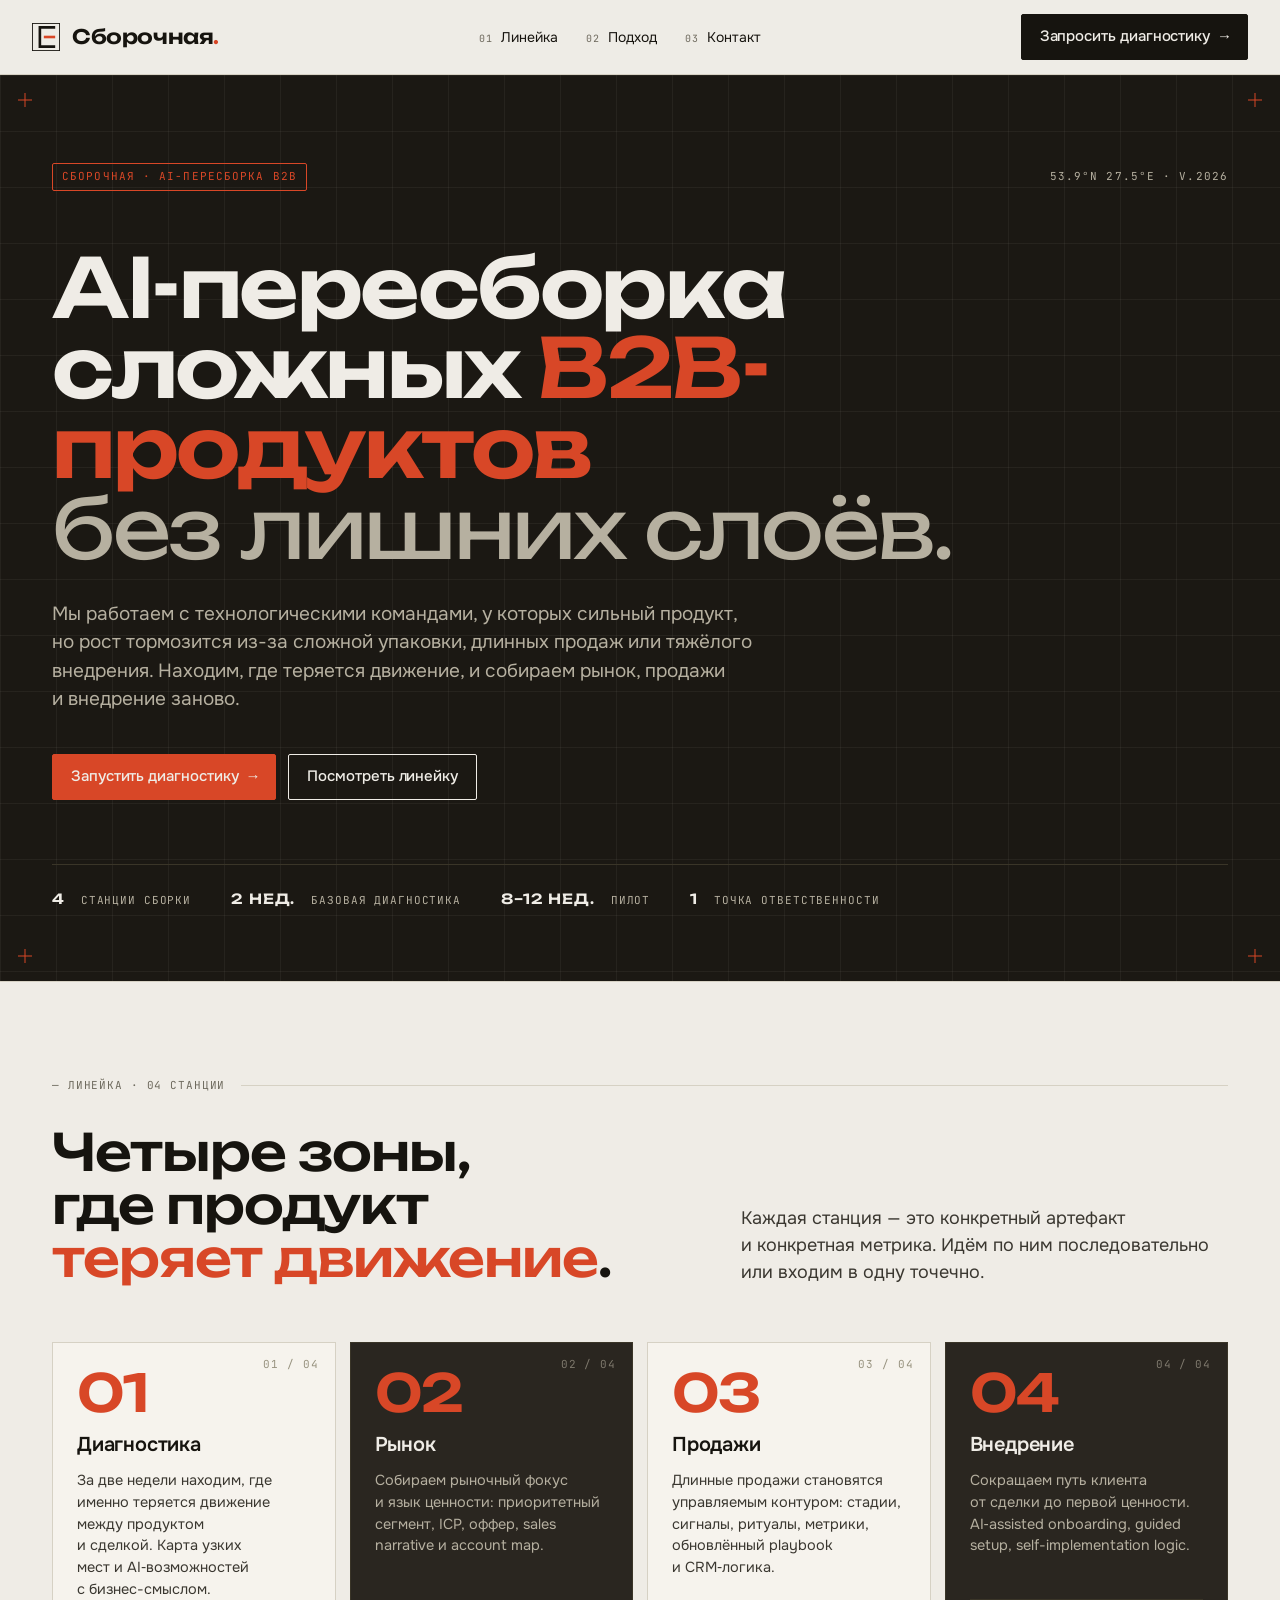
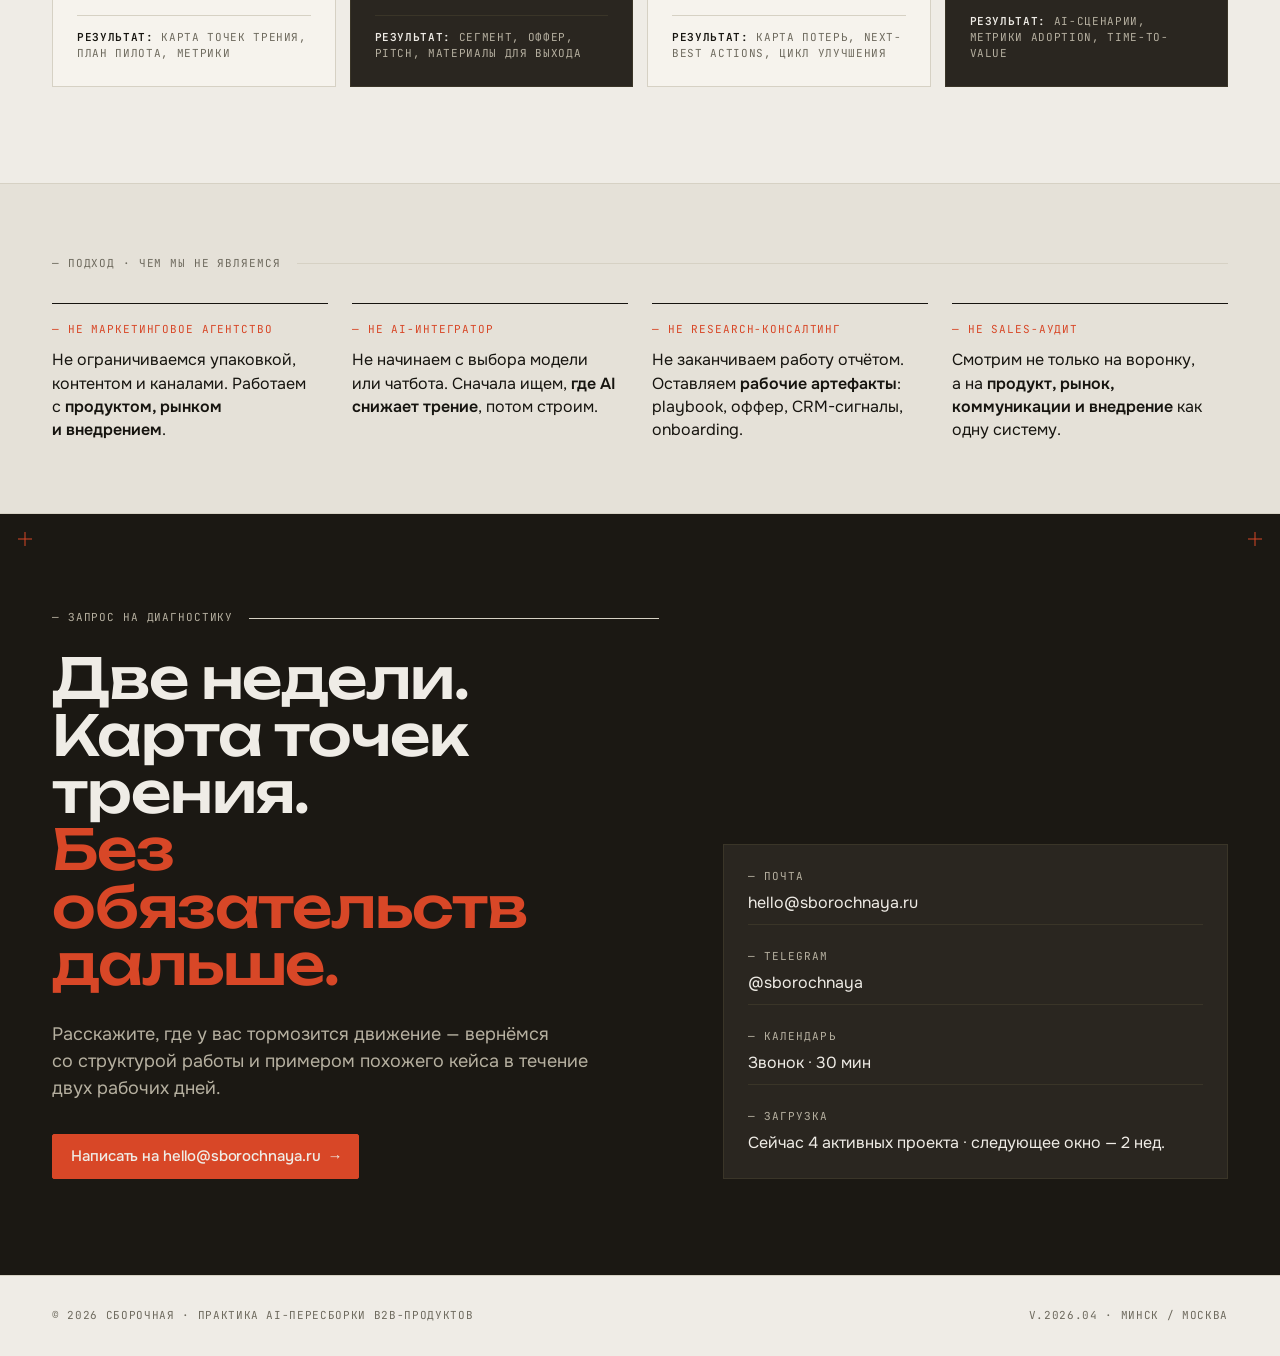
==== index.html @ 03121283 "Add files via upload" ====
<!DOCTYPE html>
<html>
<head>
  <meta charset="utf-8">
  <title>Сборочная — AI-пересборка B2B-продуктов</title>
  <style>
    * { margin: 0; padding: 0; box-sizing: border-box; }
    body { background: #faf9f5; display: flex; align-items: center; justify-content: center; min-height: 100vh; font-family: -apple-system, BlinkMacSystemFont, sans-serif; }
    #__bundler_loading { position: fixed; bottom: 20px; right: 20px; font: 13px/1.4 -apple-system, BlinkMacSystemFont, sans-serif; color: #666; background: #fff; padding: 8px 14px; border-radius: 8px; box-shadow: 0 1px 4px rgba(0,0,0,0.12); z-index: 10000; }
    #__bundler_thumbnail { position: fixed; inset: 0; width: 100%; height: 100%; display: flex; align-items: center; justify-content: center; background: #faf9f5; z-index: 9999; }
    #__bundler_thumbnail svg { width: 100%; height: 100%; object-fit: contain; }
    #__bundler_placeholder { color: #999; font-size: 14px; }
  </style>
  <noscript>
    <style>#__bundler_loading { display: none; }</style>
    <div style="position:fixed;bottom:12px;left:12px;font:13px/1.4 -apple-system,BlinkMacSystemFont,sans-serif;color:#999;background:rgba(255,255,255,0.9);padding:6px 12px;border-radius:6px;box-shadow:0 1px 4px rgba(0,0,0,0.08);z-index:10000;">
      This page requires JavaScript to display.
    </div>
  </noscript>
</head>
<body>
  <div id="__bundler_thumbnail">
<svg xmlns="http://www.w3.org/2000/svg" viewBox="0 0 64 64">
  <rect width="64" height="64" fill="#EFECE6"></rect>
  <rect x="14" y="14" width="36" height="36" fill="none" stroke="#16140F" stroke-width="2"></rect>
  <path d="M42 22 L24 22 L24 42 L42 42" fill="none" stroke="#16140F" stroke-width="4"></path>
  <path d="M32 32 L42 32" stroke="#D84727" stroke-width="4"></path>
</svg>
</div>
  <div id="__bundler_loading">Unpacking...</div>

  <script>
    
document.addEventListener('DOMContentLoaded', async function() {
  const loading = document.getElementById('__bundler_loading');
  function setStatus(msg) { if (loading) loading.textContent = msg; }

  // Error sink persists across replaceWith since it's on window, not the DOM.
  window.addEventListener('error', function(e) {
    var p = document.body || document.documentElement;
    var d = document.getElementById('__bundler_err') || p.appendChild(document.createElement('div'));
    d.id = '__bundler_err';
    d.style.cssText = 'position:fixed;bottom:12px;left:12px;right:12px;font:12px/1.4 ui-monospace,monospace;background:#2a1215;color:#ff8a80;padding:10px 14px;border-radius:8px;border:1px solid #5c2b2e;z-index:99999;white-space:pre-wrap;max-height:40vh;overflow:auto';
    d.textContent = (d.textContent ? d.textContent + String.fromCharCode(10) : '') +
      '[bundle] ' + (e.message || e.type) +
      (e.filename ? ' (' + e.filename.slice(0, 60) + ':' + e.lineno + ')' : '');
  }, true);

  try {
    const manifestEl = document.querySelector('script[type="__bundler/manifest"]');
    const templateEl = document.querySelector('script[type="__bundler/template"]');
    if (!manifestEl || !templateEl) {
      setStatus('Error: missing bundle data');
      console.error('[bundler] Missing script tags — manifestEl:', !!manifestEl, 'templateEl:', !!templateEl);
      return;
    }

    const manifest = JSON.parse(manifestEl.textContent);
    let template = JSON.parse(templateEl.textContent);

    const uuids = Object.keys(manifest);
    setStatus('Unpacking ' + uuids.length + ' assets...');

    const blobUrls = {};
    await Promise.all(uuids.map(async (uuid) => {
      const entry = manifest[uuid];
      try {
        const binaryStr = atob(entry.data);
        const bytes = new Uint8Array(binaryStr.length);
        for (let i = 0; i < binaryStr.length; i++) bytes[i] = binaryStr.charCodeAt(i);

        let finalBytes = bytes;
        if (entry.compressed) {
          if (typeof DecompressionStream !== 'undefined') {
            const ds = new DecompressionStream('gzip');
            const writer = ds.writable.getWriter();
            const reader = ds.readable.getReader();
            writer.write(bytes);
            writer.close();
            const chunks = [];
            let totalLen = 0;
            while (true) {
              const { done, value } = await reader.read();
              if (done) break;
              chunks.push(value);
              totalLen += value.length;
            }
            finalBytes = new Uint8Array(totalLen);
            let offset = 0;
            for (const chunk of chunks) { finalBytes.set(chunk, offset); offset += chunk.length; }
          } else {
            console.warn('DecompressionStream not available, asset ' + uuid + ' may not render');
          }
        }

        blobUrls[uuid] = URL.createObjectURL(new Blob([finalBytes], { type: entry.mime }));
      } catch (err) {
        console.error('Failed to decode asset ' + uuid + ':', err);
        blobUrls[uuid] = URL.createObjectURL(new Blob([], { type: entry.mime }));
      }
    }));

    const extResEl = document.querySelector('script[type="__bundler/ext_resources"]');
    const extResources = extResEl ? JSON.parse(extResEl.textContent) : [];
    const resourceMap = {};
    for (const entry of extResources) {
      if (blobUrls[entry.uuid]) resourceMap[entry.id] = blobUrls[entry.uuid];
    }

    setStatus('Rendering...');
    for (const uuid of uuids) template = template.split(uuid).join(blobUrls[uuid]);

    // Strip integrity + crossorigin — blob URLs from a file:// document inherit
    // a null origin, so crossorigin forces a CORS fetch that SRI then rejects.
    // The manifest bytes are ours; SRI protects against CDN compromise, not this.
    template = template.replace(/\s+integrity="[^"]*"/gi, '').replace(/\s+crossorigin="[^"]*"/gi, '');

    const resourceScript = '<script>window.__resources = ' +
      JSON.stringify(resourceMap).split('</' + 'script>').join('<\\/' + 'script>') +
      ';</' + 'script>';
    // Inject after <head> so the DOCTYPE stays first; prepending the script
    // would push the parser into quirks mode. DOMParser always emits a <head>
    // (synthesizing one if the source HTML omitted it) but may carry
    // attributes through, so match the full opening tag. slice() rather than
    // replace() keeps us clear of $-pattern substitution in resourceScript.
    const headOpen = template.match(/<head[^>]*>/i);
    if (headOpen) {
      const i = headOpen.index + headOpen[0].length;
      template = template.slice(0, i) + resourceScript + template.slice(i);
    }

    // Parse the template and swap the root element. Scripts inserted via
    // DOMParser/replaceWith are inert per spec — re-create each with
    // createElement so they execute, awaiting onload for src scripts to
    // preserve ordering (React before ReactDOM before Babel before text/babel).
    const doc = new DOMParser().parseFromString(template, 'text/html');
    document.documentElement.replaceWith(doc.documentElement);
    const dead = Array.from(document.scripts);
    for (const old of dead) {
      const s = document.createElement('script');
      for (const a of old.attributes) s.setAttribute(a.name, a.value);
      s.textContent = old.textContent;
      // text/babel scripts with a src: fetch and inline. transformScriptTags
      // does XHR against the src, but blob:null/ from a file:// origin is
      // silently dropped. Inlining makes it a plain inline babel script,
      // which transformScriptTags handles unconditionally.
      if ((s.type === 'text/babel' || s.type === 'text/jsx') && s.src) {
        const r = await fetch(s.src);
        s.textContent = await r.text();
        s.removeAttribute('src');
      }
      const p = s.src ? new Promise(function(r) { s.onload = s.onerror = r; }) : null;
      old.replaceWith(s);
      if (p) await p;
    }
    // Babel standalone auto-transforms type=text/babel on DOMContentLoaded,
    // which fired before we swapped the document. Trigger manually if present.
    if (window.Babel && typeof window.Babel.transformScriptTags === 'function') {
      window.Babel.transformScriptTags();
    }
  } catch (err) {
    setStatus('Error unpacking: ' + err.message);
    console.error('Bundle unpack error:', err);
  }
});

  </script>

  <script type="__bundler/manifest">
{"65f8463b-2a63-4827-b5de-2e8dc75bc3dc":{"mime":"font/woff2","compressed":false,"data":"d09GMgABAAAAAAZoABMAAAAADOQAAAYFAAEAAAAAAAAAAAAAAAAAAAAAAAAAAAAAGhwbHhwoBmA/U1RBVIEgJx4AdC9MEQgKhGSEAAsgADCDOgE2AiQDOgQgBYdGB4EUDAcbFgtRlEzSeBRfJcRxXSwko8GaGu0rSEK9OeT37Ame5+m0P/cNAlZysqTS/YDQLp2uOkdrbV41JPX9JpjInticaMQSVTKRECFc3IPshhLlnEL9X0haNplWUHRyQlHA9H0tooCT9+5/rdU/qESaDngJEBIpk07s755rxdQir4tm1bgNDQWvXKYRslZWdQZK7FoOOWn53PHs2p4IArgBAEEwEAQBBAGcJJOM9OqzfQxRdAALAAI4ySUX5eNtftF0U4E0gPfpuhon12GAukKNAxiI9pYpEAkAChxMOZWNJzBgAXiP6Pu1C90/QbsgxenIvf/+CpWr/gDpGAiCHQVEYwLZqLVzOdMHfAHzBnw+hHmOzeuQjBsNQYkfAAE0QIku14F6C1AAYtPSQR2Blm5hTC+9GmcVq4qGnAL5QI5AJdTLFPkvIwAIxns8AD9RVeXkLA/APAAFaEA0GgJEozMNEIkfDYWHdIJ+eV+U/[base64]/mFxR3NRm3VhM5du/r3/r94ll7/+92CToea3uPytidHJyru5mfcifn02+rui1H+LiOl67umgyVTOCIseMperjxlKDj5qnOSyQKZNJYMikpWfg40SB1p6t406sCsz0aGqSNMAxB6YQP3Xw2zlo8pSagZtR1aTAT6CKGTRqI62b1U/lBdp6tp0+ldVGaZoaq0vS/eJLH+RMWis5f1syoGLJa3NXSVc0l5fw9Cycf+X0JZ9EfpjTb+zewlrdqsCX1zdIvAv8uQhg4kkVQV5sJjq8yAE1AJWgcrVXEGQ1rlF/MBaVzL8fQYBqfADUAhBLMpnU0cIsgi8en++f5/kgAAh2stLBv/evjIQ/98Vlp/5/xlK6NVeo3dXZSX3/fPT6+69//E+IAdo4O3cSkHl1b0fHoeLwWZThcP4cnZoa2sbJ7eawfsXIjH7DXjjZzg1rb4fenm1pxzqmmGP4U2PjnIQPkhiNPQaZwzjKS4e2a07vidM74k6f8LpNqqryovbti8qrspsP/f61nv/3QyHS+wy0ZnYdzPMOdmGPLYNiHbKjmkRo7BHIHMZe8vTlDN3uCIcv7Ii/2HXGYdMoLk5ynJElk4qdzvCen6YZe8Khm3KwdXb+m6qwhEzpvtiZkZYWCjnrW1qb6mV+U2tz3aUS7BW0jv8zkkIkSXiWNhNRSlNqm3FmX3TX4QTz/Hlc8XSDAKpW7/Ok/D3V13zarmn7AH/+8MgdAH/+8d0JsiyqRnsFMFEACHya1WqcT1B39RwIE/Xa6aXqSYB/GS57ThEAwOcC4CcOAXxko5GGlp5VOjqKA41FdwBvqXQChWSlo8IrZ1CjWd5AnWK5Bg0SZRWaFMqARC+1Ep1JwC121PHKGTRwcwFN7JxCG5F0oItqnkE3lWxCD6UMQS/1xKIPN86/6ccJjIBkDxQbTA8kvCebKNMi3QOewrADKZBVvktvLtNzIyxCkmd2V3Isg9FiIXgWmQcjKFtQiRxHd1Yxap0ezsrzWBwT8IrUKsOYsq/hSk90PJXJ0GMlnqTHUjpWn6FWbZ+w7XPln6L0VB+FFAUqKaWSCioKVUFmU2jJpU0luwi75BytqY7v3XwJUnn0NxKcmi0HlnRG0UA7cXrLMDrKF1BPSWxB1ltbke4/J/m8u20u3s9ieexWNxOS9fcaYP/m+ZooptxagwDCPfuAbD4XRbNoooshptjQxC4OcYrLDM7QqU0jq5fwg+pgbxTSu55P+vcp32DMnS7LD4XX5cFy1XNEevpMy6Q/zCL4cxYmabdVldc2Zf/F6jn9agA="},"1f5b7d0f-2a53-4310-84b4-bfd549770fe3":{"mime":"font/woff2","compressed":false,"data":"d09GMgABAAAAACKoABMAAAAARngAACI9AAEAAAAAAAAAAAAAAAAAAAAAAAAAAAAAGoE1G4JgHIFaBmA/U1RBVIEgJx4AgkwvTBEICrporgMLggoAMKw6ATYCJAOEBAQgBYdGB4kHDAcbuz1FB3LYOIABLu/mSIS5Uh2BKMqWIlH9fzxQx/Bph6htwkMRSkXtbrXS5GSVoJQaVJm2zimVkt3KUNAjuCli5Yi1sTgYFsdrjZs4iMcqwguWrsaMKcxFJUBgwG5zbLSF2W7ig17xYsv5/qvr5HhUlJ+v+Z743CM09kkuFDHW9u4x9ekmifQJsfRDJYklMp1U8BCJJll9eNrmP8LapvsfN1faeCIhcuQ4OO4OOCnhiDrhjlSxetkuyl9Zbr9Sfq+/v2v+dZqfJEtfaIkt6UuxQqj4fFjEiXHvfK2Vn+vc12nrMAHDAfrAaeKAbGdonUNeWhVaXo/PyTxsbtZQm9YQAqVDrGYcTc71/yuw8nzv67xdrQoheIIEAgyEQXjedu+PaBdYF1jgESRAs/qD377dvdu7N/75RxYl3gSBxAFpQmn5/c99zjz4MDdZAlKrSkIlXARjfk5XJbaUvy1LQOGRndxq/Pftp8vLasuecgsj8sOyCIexnEexaym8K9SJjCnXJQIIYGcd9D3MATbf35sz2/9YMYKLi+PiCDdmZp0pSqfQdKF1/3e/Fvh8dFoWSV7gOLMn3XhRGC/SzQhdXkWcYqr8hRzusuQQQ5lCFXPbuSzt1ubpx4b5gR+sUTA0W1XXDsZKW2oHC221SpRtGM+NREhFfgXJUtOXNQbtCn0MXc+8jUT7eqSdiBj5texMrZJvDadLFF/wGSGEULLbPm/NbUwTO9ZQblZxYYg03/[base64]/b9ikcmGTrb27cStyt1dWc5LFAZ766B8CZSED0C4PUAiFuLIyZIXZfKUFw9stxGFiZBrDh5hmDAQBQBjjuFABigsWPLlXCgKvirmiHPUF5LLjlb0CJuRvwvcj5xAKAN54bwdg6EymUcDBug2IJoruw/QonrfBCwD7lBY/Av/8ASDwc+afcLZ+MAe4gnkAihTAcTuLCyBtXMpw5z+7xzgA8CksP2fxeN0CMFKVFrmMcGUC4AKASOCbfm+DwygSZ+hOJS2TjCgaDmbjKIbDTb8OvUFNqVmj2IJszIJ9XAEskqT8NNH4Dypt3Ij3PA8O5fk61ApWe/jQUv31cNd6TjwMiUoabrDeZnscM+vDLxX/wVk9JDqJLDRii71mfGgxmTnR2Z+P/6v8BuDHSC1MPICLWRykDFK0k94hW13q8lzfUnY18Fn/[base64]/asWqZ0MUW62vQ2Z4trRUdMXy6TqanA00vjg3pb3VDreGuW1j6k1mpdtdqljnqPE0FxYoIVW+qzQ68GyXEco+h5g3XNWdeev+bgFE5IIF6K4DHquQHGYFFAWgZ/jvF7eMVPl0aBOUMizPqfydE/1hn+34g3NOZBjxyQG5BL8QFlsC45lJB6YrBQ0DCiRYFhhV0SAzqTIwajupI3DSBWliKKJdnUsPDLYP++eTRU1DPsstFIknvwRMiZd7gB/gRa4laQIpDRBUSUtplNfFCN0ztBbBg2+kPcNW/7UvFc1koT+KW3+7Z/MMxXjaDp67nh6fP8XLEEcDbaZoZES2+ysPQ2LElwbBvQ8jCf8SyEx4zs9Ung4rX9JZxkf3+0OWV7OnDBqJzLK5DPNXVkoqhVQB0jkG8R5rKnDcOENN8gz4tPoUjiTC361wjKLlD0G3M1ArDHpZkSzc9QJBdMqsJ3k5xG9/puUT6iyxGeRFyy1S79YIrLjic2udsOGVAzphnzffUZ+/j/aOoakLBDIaxEf8AHTh9Dg0AXXW1oNu+jOAjVErCYtbu9EhApauk71W5yg8enxc0wdUWyUL4TcmcY2O27Z/SbRw85wzU6l0GzcqFA551XlAU/omi/fd4r9E1cfWOeYTRZzXqvhjnDjoXBoUA4eau2iRqn4LOMmWBj0Jo6GcKJZIyIDPUxg0bogmm62A4LT55yU7VyJs4VNN/SmFOs0soqGptC3uB4vhwgIUwTAQ09F2RhNICGQs1vWmjQH0ydlRoM7S5elY8wlOShmbM0FSeZMvNpIS8UkeKRdBXtUQq9Mc5wQWNmjkTMYxEkMG61KbLZ6HvCGcwnYl2bIXwma9SHXgP4NYh6FajkU9DMVvONtHjb9cEghPJASFg8pTt92YRGlE/[base64]/KR8zZGMWQaAwOFe486JLcwXFey3Oc5VFk4z4z4krsPBXCMg/00i56ir45nZz31qnQdW27XjdhOn9jPq6QIqb/JXopgJ+aW/PkXIf8uU/fOHjpo9ov/h8GKyvTK/4fiOffzAylo3Cz3dVELT4UkLUEEVTZwbaad1DrTTZCb7A5TOvdE3rCqFbjRv0kkJcQCYWKwR2EKr5MhiBYWBnHaRQjEITAUSdKBHz7iFAaUzIsDDL5G33OUyKviOf0gXie1s3r6PN41DwFcr7jmuO+nREflNZzk+OdtJm0YZjxzA/f4ysp7pwaB7FG7uq+63SpB5mn13bd5v2I5xq48hPOr++pbsX+O9Q2P5GPlEgLBkvGFvRox/vYiT6ypLNopGBYUQIkJQSjgHMpwnFGvcfoTrzEqsApBCVQBzrkEL3piuGDWP5rS1qlYQlck5j/VS2HpRsOI6TNiJJtyGEgL7F1yrXRUlrrMJlNpFErbcGfTFU7KqheO6IKsa14YrQHRGgNZkD0mBaWyfHX0zW2Ck+/w6CNZhTg/[base64]/i2ohTA+dM6HFSUnh7NAUkSwQIAjwCrC6EfxEqsC9yA4jh3BhhyiJ66YZwx0PJCnc4IlJp/N4k/1sdeZpB2UQmf229ElSzjrr536fTVmxmawIF+txa3oDPq+BSuLdL76xU46hkvFar2w4cIH9oVUqdtGOuIUA3lY+9V09L9mSHkWqt90s31hpJRy2lyJUArAz698eEFP3209J7RNJ3r6b8s9vPC5FT3jD/S8ZtN9s3biAXDfA9T7r/Iym/yJp02mp6lJf7JsDjD5GZ/hkzVkS0A4YivIKe8a1Eoa0xhWdA0YyN/m8+zeWQE2eF//fly+b052wzLzxcGywnsm9pNz1PTOaf1Hfxtf5rPAVTMOFl2fXJNkusxii8si6TQzk6ktE/HBoCzkCsmGgqCuxNIlN4T1dMBjNFrcbXrEQ5ppX9Rod2p1NgNqtFt0NKrtyMCW3Do2CovdbglGJ9vSEkJM+kSfFtD58OVCLsWzLf90aCpDjY+ab1v22RBQBQRSyA3Yoo+n8vTulwr3cHZQ60OAyV+5+0e5sBs8Y3/yg8rU1sxz/1RXf3LdSCZVOAc4faSxQwnHTPO4gulQoWSARDtUCgafN8ExWomS/sO/N1KvSeabT7JrIM/J5nnJaxgErlnxPFmoZAaGE3/SfyIkibR+cGSYzoMzxfSuPL33o730XucngODMBWbGZ2wzYzP+PPiumL4n7z0wdoBMeO4t/wj8t37DdTnDH1e8bgNgOp70CJFSa1gc0ySskjjs3Y/YbAZD+gzIfrBr97TvnDTH3aTbm3mXZACeD0ibO7qzEWWkKxMTuZvVe1Wweo+6WcbkA3lgoQQr3yzkL6uWGmzhADlFhgO26YOb+K+BDnuPKe4xCJ8QThFlAOo8JT0qdRocQX/bVNtmlY7p9NH0KYcBurxxCroMMmAvxyqUQWYDZZwFuI1GUXMILF/7pe/LTSh2i++5KI3BDAODphKcfcXHYKLJrMdVugm0Vg1FCiYOx5/ycDOjUMYJB65kljccDOwb8GCeqf8DpzfcFkj4DLTI+LpYd9XTGrC9pD2ajVzh8fjzfsSzKxrJuCk6GxmJ0FlPu+SEZkRzQjJ+MYHuuAkvd+YcJnU8qcK/[base64]/+wfWDMvV9aLB4spJO/6n5y/WXJvMnuLgwPGC/m+1+s0Wu6G8UtSvXuCda/hauwA9Xw6KjUfaqfo8HRvxCqVmu+O8on+SbcNTeG+wADBSSVsltDZ++P7p4D9CCTz8ASYg+zVxzquvRgidqctf8wv4KdgYELcI2ECtQjkP0e8/zz3JC9b02BQJc0Nq2d+6pbm0tO2R+ey0UDso4OW4vL8FP6tiUppK7g3uYCAIGos9eOEtD9PcXvt8lrrRH896F98D/HzY8857ZDwHv7YOJ/l7mWHygh32Q2hV74seY+5UnHmz/61I9bjYeM+LWnQhm1ePCzAi4fPZnrFCYBUOZjtvp25UWvVF88/VlNOSJNkR/8NEHibDxGgOnxk/ZTo2d8kNRGeTNj+VJ8KzFJB9pGuKppiD65PXxnpiX6o3HrvNerxqQyQZU14PpD6apcyenkjea9E5VTgEcCpyURTtjwps4UWmbTH1Ta+tN6pVEuWpCwBIUrPiUx0uvnPW9Daxia625ddwKQNt68Yg7EsQLY5B/ds+sfdboox7RWDvL95S/7TAK9wlFqckY181k2OEvn3FBt5xV8wL1gsjQfbVCw/jYkJ5r+FO7pCKSNSyv/UPIUuyybubdo3fGgnTwVuetVI7T6URM/mQ2oqGlCIppdJgVq6f1YEuJ1R93+SM/+yH/1xFnuy9GOqKx9nOuaNxuhW6Un5PfCDUem56LY8Aw/e53liDm7emIfwvRr6/Z8lpX5dHHjsKHpJJD4M8H/I3f1d6liAHT6FDd95NxMkE6eLPzZipXLsSdpNXPZiPLKHcC1Xl27MXAYvNF9thS9ery8kfJe2n4JfKiydh6lzSKlix9dK9ElJOfk+dEzdHpkUR3luEVfwmsZaVBwV8VXnD57qq6qur6qqr66r7675kNJLvrvL3kq6vzTdwL3t3L7UsO7AOSTbawB29r+l/UvLipDedigRUPKDTMKT0sVjlTwQuNI6J6aUCUBUCsYomPA4+IkEFAVmBT1nIm1gXRKB2snpQgmgaTn4sgqTMFhRpTQdAEgRlQXciZuRF0JpWEW4RSkFk9K9w35fVjzDZlx1GwhQeNDklSD/M8jHmB+cGwqgANOmkESDBCACxQEZzjvWaAcFxwQ0Ox8YFW4+4zwLlypYpu6RCTLcIT0cMUZB5xSIEBmlmFDEQRkPDboNP6A2LQREApwJWKE/v13Tsybwbc22JjBYII2kOL+bEpiKCJ2hQyeRa5tO5FqKggZFWCFFdpxGVsbQ7H4zqCFIughWXAiH5VaXJVKIWPzkXEZpgFfkqMaos5dYRIEXGhGKUFEg1yulqVEJauWeIv5RSACp4Ih6L/X5ChUj2nQRvtd6UHvcx5CeDkCZ/02XI8p3/+rKGIBPt4LXMcEvPNSiJWcSCV9MIU0yHZ5FFICXU11lRrHXXXtoY2XWGrnU56wBt9wIwTxn5XUliRNViXlq4s5apG3VsXW63v7j7YVBva0/Xu9rhPkUUTQ9wJpCd7Q0Yfd4JJpJJWBvlkMO7UDzzEUNM1m+aKKc9mTitc/eJrW88O7WUb3VX1xl7RVV3zdd7YHbvr7/5XgCimoQG9Mqb1uB/+YW+Ms/9QbTAiFX5vn9KAYfz936v3Xn0kS0zAJ3HiRILuzgYb8LxLGCIYP04UIQKRf4ZopTGbTiPGXAFz+wqPq+b+G9VibZ8W/48wJeGymZ4OtXpc3xrfmkM3TnFWGqYiQjiNyMGyd13deO6ccdnJDp/p6umBSQcmyLSfYqE1QPpJAlcoQ+xC3jxRgCi2hC78dHMTDvT73n/f8r6QM/v/7Pyz36FMwNnoLs9p1lYSCt9/C779PkLTeVUBhSSzxwM7rb41yK0rT0/WVqjUNU3TlZVEOgSSMIr5QD1j7I8NzlcK46xexucJxkpCJU5pzwTgyIpiWV6SGDjKk2Tab/ZcHvie1512wMAf8YBdREpdaQi8+87/4vryAqGLq6uzoz/V4ZbWDqshC0hObGFHAhtKMAJqltekUlsOhMUJRpEjC2Dlh4Qi/UTdOoLJiqvRjKGpla+OiGOfgHo2LlcdJe43Nx8eYrH539Fk4KxefXorjh7lgdkidU1rkNf3H2K3dJeKJq42zRjf+/1+ktIhlk5epuBZolQOTYbSeAVuotTO2dsbdRoXdQhhhLTjuxx6edfNx1NTba6bR6ZBsEMWxyfDLsP/1/8notYbAXxX9r8SGQKG2fxyuen8jPOyAgKe4UG10g+ttg+3Vw+VBEv/8uz0+PT0XY2h+zPhJmDJgUxImXWMIg8Gl4Ogzvhb9gHP1yVEao3Gf7cqK2805zstJMlyZd/[base64]/Pnc//h4nZVb+4VgUUoQODiQ6WTpu2J6B/Dn3XKIiSDCrJaSiFdq4q2wpDlfQxPI7eiqT9NcNeBNsdjzQbOJG1Q1TD1RfiiFkOL49ja+NNhVf8Dyn9dT4I/CHD7hASalIJQ6ceOtIrWkWMl4dK/Pru4vDg7di0wp3bJ0PpbaXMZoSf3pnu0u8wLtKF17LHMzjA7bX0drXKBr+u7cRQR6DGXe5SKhMSITqiIZ/PxYS9KZ+UaLus5Kagh48QlYARpBkYAuCk9aqGDj0FAbzJwpvfeNNSXsDxBryyn0yCY+u02xp8c/XF4/I+Hfu48Hra6ujI/M1ti1tc9Xe+3p18VB3jW7kzixu6vW93ma1UYsgq82Ogji2DNfljs1EQe2+lhOzQUAGHTunO5i7CxE0XfLQQ0NVyOYYVZcIVbsenK7JUYqHUvCfLQlBjNj2v4hlTmDZrS2MNMrbBAu5IQjY6Tjt6ea20kiwSXuFWQYA7jxbqqdk2uKfQcx3o/SoTSLZ76WMxvMXB96/35/p6VauilhTGHUeGFrUD83fhf5cu5eVOVQlfDHcbnJfzxod1QH+qD20Wbn979lx++Yhx6KzmpWZ+RuijLHMlbaUAD+bHbrZi1zTCg5fBQ2ZzvexPbfY4fXrZsN9A9+720GddxNttS6xbc9B5JTKg8DcvKHq6e2wjnrIzXxp//dqf4B9NtTqM33RXdV+4HgQcazyoUGsJqIF4J/Ut2kDWgyfBpS8oRgbzCSsEqK5iN853Of9cW+Bg4NkZ+viaClEoknrW7026wuevMQCbQxBM0DMfG4u/Wglrfq4IG4Eriapv+7+Kkzv+7y0o6Io7Rkglc/ZGddees43Jl7vI9+0FuhzzPyojSFUmAZb0shTU01DAIB/rCc5ZgD3I17+DmHfDA7/eCKqyisNQzwSi3bZXABN3bWi4wg2Ar5OnG3IawbMYJmbA1dFIv53Dn2GMYlxUBcZ53C0ho4GL8pe7TIj1WkY/dAQ/Nc74iaBoTXeM0Uf56YhfLpmaz9ErgqkqiN0cU7UQVrme7GEqv3AwXeJu0DYFVTIThFqcxQppzhtjpI3C2s3QnQz6Iy9FdJ/DXf/kAWQgStMt5u47OhMOn87LTgHGUYxs6782g2/tYS7bPwB9nsd9SPug0s4mi7MYa2FBdREjNzYCGvLJJBmouYxG3JpV5k6HU2zOhhrHd2Pr78Q3SEcoK0aoUQVlYR/XgIfoRwz4Sxp9PF8XymM+mpqa7jjOn/Kmi4IEP/hVw4m26a+iZgrg1fOvHk90asEFOMipFx+m6piyWjAWqoIA31GBIuhMclxcZoCiS5PkKFbI2otl+ATJedNf2FLrztS7NAwYK2/dk04ODFuwkOan2Ju3BXAknmUCDh3WDNJ7X6/hbBmbv69A+8vKeY+DWPkYYGqBr+/n7SOiVqWKa6RSP9g3WMtsoRZVQOKQXDhfJidqBB6zOVKTatmcg3AIG2zxjEWt3JbCRQqYcQwpGRFjfv5HcBBUmRjW/zCkB7BdFJOTGh9Cl51RUWAy3O2qnNL9cJ0SFObshIxnXM+UeZsixq9Z1AlOO33hQVAIQKgmWwx0khxIVoqRR4plHJpHknoT7PIawaLlZNsEcb/gH3ndnP7eyMwaXplnUtZCe23tfURwcRfHNyfpc2zO7olANd7UoamtbTpcznEW57ddK+A0VFlL4GQShXI4cufpo7rsc0ypmx3I5YsodhewV+bgp1ceyKyFmiOKzEFIISJhuSQd905vT2YQkT618tByGiTd6+FK6ZaFnDUSDFC/qgoDJ0dT1ZeQGK/+2G1/Bh3TymUJFey4wDuTrd8c3jxAn1eDpVIcf3ZD+DZdleMK2S9rtDbmFIS+ZRcFsXlTkLvDV/EKitb+bkv+3RAq3M2IEh1YUyXKbFuGoQGnUb15zThjFqHuVWtDMoP6LCmFZlbG8Y+Du3bvDztfvlbI7dPf71E7/TvAv36FYwEnyBeEsAOL9Fx+CF/9f8AFwO7qF565CEkKEEYSpFaHetelc8lx01mzJvUYGojmwV1AcsLBXCL1BToGl8+GmBEtLgZCfZwAzFbaqmnEW6kJ8sY5ivXByjIefs9nuOESi6ezv+gaRLJv4DUihCUbHdJW7Dx0HnL+/5zvNhN9QVAfLfZz0yf0IMWjpPKULpoV90/[base64]/PHopHKkoI9PsNylMviQ1WdRw9LcUlO2mGqRX3HuOXijS/[base64]/nAA1AkCd+4dv7yfBsXBzH4VJzUTZQ1BcG9GwnwPDkAbNwQcr4+kZg+MMwfjgASm4Iu3Ivmx4JTVkN0nTxHE8cEC9/h0vY2yJ4iFpEYBPjvYj/nqZHYaTX3NIUMf61gr1tkSMgRKAEcx8gR7QNNDbDEN/CkalB/bqzvNwAdzh276e3Gyi4XcwPg8AJ0c2ih4dDx6//4ft1sMARMAFILne7v92cG39U/8Bh/hdrAjotIXFRZJJ5MjEuCbCRksE/xWEjqmPNoxqD6AVk7GIeuiJWdIud2FCRZRPoCGKkxFstTDr//cHON0mYxPoXGsBBjogOAvTW1ddjRHgMEmiFVxh4OV8/CfeAN5zd8pFCrJNYwcRgDJARwZWvGqABWd5j+mZnH1+HADrdHgY8GcI80xaW6p5eHDCZADYLlkS4VBZ/[base64]/zXXLl7LjUkaVH9qjkFkdX3uK2Zlxi6D8LbD/F2tYBypwQDzSCiD6YBy39YUoaWkhfTrL5UHxsv5B3TPnvwxclWVE13TAt27lYUL5kacWy5StWrqqsqq6pratvEDZCTaJmsUQqa5G3KmClSq3R6lbrEYMRNWFwBDMLK1IbGzsHJ5d2bh4ULx+/gKCQsIgoWoeYOAYrIRn0k5aR1alLt5wevQl/I9mJbNH4n2sldtpYEIYQDYMnWaRajIhFVcgW22hjvblNQBDF3cKThHLWwKbIGdUuhhXXaW1MuoFxoeOuB0ObgSAapk8WCU2W1aEBssU22lhvbgsQRHHXF0gVORNNkTOqXQwrrtPamHQD40LHXQ8OekHBZ76XG8YJ+2MI+u+/5Dc+lv279qv+tT/c8T/uP2WPXg/W3WHvRz8CBgAAAA=="},"9c238238-fdac-464d-b78b-169bdff04e6d":{"mime":"font/woff2","compressed":false,"data":"d09GMgABAAAAABq0ABMAAAAANiAAABpMAAEAAAAAAAAAAAAAAAAAAAAAAAAAAAAAGnwbHhyBWgZgP1NUQVSBICceAIFiL0wRCAqrfKMTC4FmADCgXAE2AiQDg0QEIAWHRgeHQQwHG4IvFeOYVcDGAQxYiT7J/18StDHCsHag9Suxi0jjBWIqGIoQlIXnpnsSNN54/t13/CoFwpk5nUUJj6rZs0SaMuwxrGiyzHJz7jKVPwvif7pIMvqiTz7v9ytHSDL787St3h/CaPRWd40kDTJnCMFiHEVxiBFjFQMwcrvcq/L2qluu2r1sBm/u/iII9X/m7P/nemdeEnNn3/nql9FYEia0yUcUqpTYxJayWwDQrUMevjnrX+GhgIgiFhSwZCatb2vtcttjELPtuP/0T//0771lMr0bg0RTjBEL2iEKLjZ7R0kUvxTYg2WcFGuAqbdMB3MnpeDqXPyNUAQWAOTo1HZWjtlR9kpggWyNqOzUqiQlZfjRMjj9CGyqkTXvp5RgeHUyABhYm5TsX/o/XWk7f2d1EFwFtcHb5+g9XcJFd3blrk6lkWYtGCmnlXefV6dj0NpngmNdCKGTeR2UA8RFSdQBlelStCmKKpVVlhoyq90qK/[base64]/MDQKspQWFQxDaMAWRAPv8BeMtangDwKOSw3tnB6Bpg/QtnU4BW/x0ATICSAKpwAFGegwFA0ebqYAsjo7MIAH4gqBrlbW5UN5sGZbKpihjKByBrACk2WqnGHgQsAyiNVYW+l2ut2eRCXMzfpukUB/1ajR7Hfg0vj8K6AMhZkfOoF8Aq+QpPGfDfUaQFT2HgswCZPhte5mJU3T025Mjfj7sMHkOINcfazjrsqBWnXOdWz+3FvdkUAGEW9m7uuJOucL3bPJ/tTMHZR/t08aJBc1AC/16bvQP/7reJQxcLCPKqIk0VwGAi/VHFTZEZJKegpKbho6UTEBTSxa9brz49aHoIAPJhgNixzPCgFZKpvIOAALGbBJSFOKqojdmIG5JOlIPSwC7KnXSkamTEpg34fPMM4KwcpAUB0K1oSp5mAZYidRjtAdOq2hSxWCovcGYiWIQjbUbXWT021+6LMIachdNiAUDREyJprimKjSmaZy3HEF/R3DD2MiGG8UkUr4qin2e8MYGtiyJPNwGW5XmK2nEEikVBmR6KiPgjUigeWExFjKwK/vicdPx0zC+Emdh8pM8n+iiqJCQwqPiWEUORD2d8NLfa06TGLbW4VHqLNpyHXYrUIir4e4IfMNuWpWo1azJjVqLIo4eMHJl6Wk6BQgvMiYqMHhaqraRU3rfCbyJS0pWbh/HODOzUmpKduRVX0cQRJeMD+s8guBNdozvdzMmgq1aVVPA3bXVsI2sADHtKe9hsLphp7jdVFkq6dPRSvjWjEJEOsg3nk02xgl6q37kpf2vZ58TV3oq/5NFlBTkkiUBGPAb6NfmZWnoE0IT6V8vNw3pnqTFBzFDW5SyycJqIzRQWpYY0aMQLPHr5SS1/TdbVd1MkiOZCgz9WKW7RlsuwK2dzW0oKuRj0xE1co2usnb/b8smLIhkWGsTFxWZ66TSmMg/P87lyJIgoOwKV3t0QxXuqs7vzdR8Eo8MipjnS+5OCP7PNBFnxWwNZT78qHBEVGu1oJWUhiVyQDxSOvQthJRhL5ndCQ8IJfzldp7n20Gf+GDL79nZ0Y3phheRhChC0ZhV+65r3mfTvmif+Tv+hc6Ej4/vPF3JfgrttoGyl4QmqVcKgh0o++vhW3YCPE5pZRKwS/4S/L1C9dn1xbNl1zyhQ1iF+fmjRJU0xTQcKj56HdRi96/pHazLVshXXog3ng215EsXV07GGvd1grXl1NMlqnX0m1ue37LzkeEEojSForkfomuYsMI7AOtOutg2Z7pKHLUHmkT0yap2Me3Z61BcUDEfa8c1TXPOQ0PK+Yal0bxopot0vehBVCnlDIlx0MwPUO/Z5JBHUfxJ3CgRpuN1JlQbr6wDfoZGjusopx9vVTmSK03WgCm5sKh9BEfHtrfl0s7Heh1ZZUS1JqbywJpvpJGelD68Cw1Y9Vafa2jPFp/qqXIB5EzYmVaWAU6cmsYwtD+jklcmQvMFoTdUbGkDx0NrSg2sB6WMfXCLwnHu1H6eir6xMPvD/[base64]/9ujtONmw7aXS5zRZXs/EkpA6dotapZw+B6LWpp0dGE+/sFNAtgp3T7ww+HXltYWTrV1rc1lb+zm1fQ6rgvWdDK/X3vl5c/Om9x+pDYeUC8NHuRge1WpXroqA+jWDkqjB+JqEKnU2iRhLCz8JV4RVwrxHHbWfaigajgdAydgIkGcxUIhKmwxarQ6uzOSz3OJGZBPxwDz+4NHVZmcxWtjI/FTiXg1jyOsp7EMLJi5P0wa9tLFTiMgeUiqB1HZeHAyqLq9tlCbIN4utWRZBWau9W18k/+OSL9evi55klgfd58Xr9izYBRAT0Z+HVT0fu5TxQGV39lWnFxB++5e+fKKCdal7fE0s/VJP7SXjRSz1MhfuE1vAibsn3LAMs53kejouD9wB1L3XPQdwL3NRWCrSUudS8kfqClDZjBT8ESn6NgxoSsOs5baK/u1/8PMP/vPtz4kShOt71oCBPcqapOoe6hFAzAyq7I6KqYxIl6jo7sZt7JvlGTCR368stLrfRmIuWcr39JYtiMH6Ht7xxvqm5p9kfDgQb7ojG1yMroys8yZximAnK4XVbi3hRWkBHeUUWr4ffrjM7LedaCqlOb7LbzrV9ziBwx/MWZTCssNkYiYoymc2++CvOsNusDjEqfN+d3C0mp8tgcODmhg6JzuJUG1JaLY4b4P/6zsf5wYWJhWu3VwPIY/eOzE4E1P/7O8H5rlUR8Wv1JYcXFac/7Zlt3fTxW11SW02vGjcMb9bb7SN6/XDA2VBjf0skfqvW3tBQa39LLHqrxg5OrjQw7vNYbLiTzT7rf7m0wd5VZ1SQE95LmL49YkXFrs6Ndf80zXcsKdtF/Em5VPrIKHNp3AP2u2oK8UZPe3BuobODoFbpa2/i2b1ioqRcull6qMWp5ziz9tBZe7zqw4FBBoICOlpYh7e7nF2RYb+ALjNabBqdzWkL34lz2ZI48so9mXJBrFKS5T+s3ZPTkQOrsma+0CnVP0vVHKnpqTpAgeLtMs+D/dy1ambo8tMVFacf3zUEwTuS9JDRhGt1Ztw4RA+Fo5PBpj+VXjZaHsrLvBrwl5sdIZy3Yumx9CwPjDYPyTUBK63zOMxmj0mn9bSa+6i+5jabydRma/bz+nT981tjUMxuoxlvw81v0++Q3oI2RiNurS3phtAdJVZFICSz4QGZnLadskoCHXKdnfRYiorQ1svm/ogGph/9AywWJ/S+tEKoQv1ywsY0qruNtNqu0xkJwrJiJaxGpvM1mKGZceh95ly5NvclOcOzF+5RMGXnScYIMc0+qUyDeBXnvm6wq7mj1Wm/k3qNesJuNW2jALvjzv7xiVCwK2jGnaaPJsigr+XBkLrp/jvZfxsJp/lBSUpSB+QiQbvT+JH7I2NpmBVy+NVE7oR7M0xOX8fzXe2xNWb/3/UvCLMqKrKEL7hLEfXqc5k1Ktr1fMctaNJYXWauuZjOO+ah2bbokUjsCLTfiJvNvkPQ01Auddd+8NZM5WXRvA/eLhiovwjO8oUvCQQvCfkvwJWrXs3uXRpw3XTlCX31BdWp66ukTEQ+krwg6sKD5enyipry8pqKJvxP9VrBxq/87cYcu6RvZXk/vrvXizcLUyJxnvAlXBrhjb36N+hjvXY1bF2F/[base64]/fx/APhcuoL+hIABtTTV6T201pl5b068mgzEQYVmZqrrHrHRzT/QP/GDdip3vHgxZEwBgQkopv78dkRoijbVI4JIg2tc/h7EmQPf3Rpos1W2jkCYBLhhxGdZeKOlRzTFWDosI0uaWlgzZvxb1g22zWX4NUWgHul6d8PpUf3ZNBq565AU4D7bNod5bBhAAoCn/N1z7Avy7q7BBmRqtaFGLDsMN8Bh8hQDKRhJohR1oDh3r0q7rrlbDFnTgACHkRSoaQ1NoAX0ijAzLomyXvfIL+aX8Sn4tf5F/yQY6gy4hG4dwHKfxJF7AD+In8PPaoqRO6tn6f3yL8lCPUd/YFrvC/mL/ssvUEdUiU2SBvBymw/lhg9wmWzSgaTpDf4AgBjCKGGaxjJ34Hr/Bn/FPbNE23fUInohH8WT2H/ucZ8Xzmnd61Kd8t//kP/tvpgAEXjCWAiBQvpeW7+5Gj2nbjovACHPGslwsAkHIb/z19a+feQMO+BzW16voVS8WhRQwRFA7iIsQBVF0B/qSijaZTGhamPQ1t4CX5Grb225WuDTdaPSJF+vFyUmZd/eCrb1bqCjSThOIVBupsOP+7q/ZlcD2PAB8LTvprcRWeo1SOpeyLZaLZVmVyeIlcGkxQ0oR+HYWV0gProSWhctus3kjs6bphHQuFnMweLScks8HvV446rVaR5mMTWmtengoHPlBkNeeNmjEBTlEjOq//67euHbVca5ev3755L9R4Fhp0DTlttOYX0LTyizHn7ple/zl/kRsT7jxj8vtHg7P9a1p3YrFWpUu8EpKRvKCeiHdAL5UTN5IgTCs4/[base64]/GjOm74DId7FSL7RNplb400wrRdEHbGUQkpvQx+Wgplq9XB/l1UH1YwohsKxE0ZCothsur5QLZ/rg83D592EPiMHzHC9/midjPo9jsHZ9uTt24VqjwtnJo2TCfedamE3ZKR2lGWlUr6t5FPJPNsQVIVCdbqAL30uR9WTMs+E1juN7ohBih1bWbl4Ed9JyJ/6y93Nd17n5WVEeP0+GlPVYhGk+G1SU1HMSJ+8O9AsP3no5EZulG+9hfyZv9/x0j/85ddjnxyuLezvP2u2+ShQi3xB/Tt0sGWE1+ab4m+R+yp5bHRC9xMnNsPlRx97zGq6qvBoIFGtVvZ2qaZIY7PpW+gx2XxUEkUjKSIsp1tiyKW6W1JXjiVofYIebw+JAF1gCYQIElw/f0RBrHuhsAe80VRKR9OymooC1vDjj7eHOjdsmxrwral9gX27BPrGa6BsrBo4B4jsUG5Sam4b39KQwJ708IKWg4C2LHB0hVeTrVHs47sYC/O4uyJQVWeQe5LDC21j5bIJvVTKHf3avKMoWb+2aSu7tQLTNdevxfYbST1sq5OFvfr3AT8Bq6sq6xTPmeVNh02uGnQHG1OTgXK9S8JJEeKhqCZEPEM+hZxSSRO5Lmo2z6fWgTxvRKk2+lm257RbvcFgCIFrZDMQouzwCAlC97BwvcWsGnfe8/AUi1saAq5rMDgaFtPJpLEoPfzEk489jIHHnnz8oe8V+qApEQfDLAn04CAMMf4YIYybZuFuPl/cqQsvNROZVIw9MKOd/e19NpqMszRF0xTAd8ElJRIMUQAzU8tTyKk7iCl81ZtEnarJtoHrtspye86gQwliYavaGZBgDFK2r/MdVm71dlB9ZGeloMfIRUyIn+m3BwjmOk65bN1FzfZhC4qomh75Ise7UpoWSGx4rnzSsko7+dN/+m8yDC+E1TTeCDk68Msx+f69ezdiQ8twMRILjvKbm3r1irXv0GHt+LJZa8KvU88AnuDATCBcKqnqg/fWpJaIC8oLtSGfKWMsud7OQsfW6cq9M6aw7VA4NS8Nuwl7HxsIewvfc7HU8nLSMS+IkhxDy7HY3h4NSPf6qd7+tqRsW42MhVjWSMapk2fPlsXJhQcwmafWy+LLRTMp59t91x0BMmFEogxs/OX+5e+3HxmstsrFYhICDxvbSE2JtCeahpBwvrCREc6smEAmrLPE7hSJL4CLZ9G6Q/gqOFsqHRwd7CByz+5xknTr1n4bS0aK2x5Pm1GfPtMWjy3MLzTq9Uq7WjImkCIIURiMsqq9c8KWjeNoJ91lE4vOcV9PfeaeQ89giaZbeR+AxIjURR9szD+99L4tKUpckvQSI10CF8G56ZWVBbxmjQXGo8MaV1BkOZZIzKoPD9ZN+HUYCNDKRpRWe5Alg9MmvTjLxK/XHbC6GiR6/[base64]/FZEtvt+n5kgahWu1QGBY1cPnKCMzJLoSeWGhkoMu2w4m6Dtb+LJtru3YzGBRDMuCH/dqKJCmh41yptZoICE266EhGo26hj5muYPmEFy9Wjhw/[base64]/1qy80n37y1Z9ruG3jYN19AFzAAAAAAXzzkIP5B6pG/IsBBHlfYvxA57oKCNlDJkQhaLdBbX8TaEEEtbZvZNNtEIMwaMIRXDtWhSHb1xz2uwkrXNlkezjsktOCxhaZoECZZ04dK+BWa48qQNQOgjatwGS73NiOZtuvxlAGLRDgg404rMEpZ40OrY4p6tJhXzOQdhAT1uAq+/oRtxaGUeIqCQBsG//uAN40jor3JnyifXUIAKbJsECFHeZnhgEGAIXWgQWInQEAD2JVVRFB2bBFDHLR7yILTLlfZENDjosc2JRZkQuStByRC5oUHQMBZKN0xsalSuRANvwrciEdfhXTgOdTMQtUbhazQWGrmANNOsRc0Nlg5IHL/Hfmg0wAoMRNiojxmBUxIWpQi2GzCNMiomJmtIuLidv0NnJaHFSnHuFKxJdPh6HpdFp47YaDFzWnToMVUMZIuIUJEdNENXMMOvQa0UV/[base64]/OET0ew8iN1onTFcd18evTy61v4udqv5XNvLFblSjPp2kOh8pU451dEmuRXXy5Bm3NdyzedFf2hlZ3/PS77Ruh7Djtvue7aeMTz+WBrHkfJ2lYeoWpK1D6oY5C/uff78J/WhsjGVO20q/u1xN35ct/5SjBZI7ZnndyjXfm4nqWgPwea9ts4VWsMAbVkyiWFZF3QmrDvBF11822/SZiLNmP7n1ba/sgFTbTjDruLRi48MZAYYfRnFgp8eJpYhmE8m4jicTxBsbZA2FFs0GLzODUHT9usE19BZq4AzHJzkIBBcndpnPIiGWUXjvZ8Vqyhx4Tn+NpeLwDNyneaFe1XVqDK+JlURPC5hrlhyqHdoWUi337ftLQj34VapzlqEZch+z6yoFWppHp/mS5b+a9779JF7vu0/3uvWpdtxxqL9kg11NrZlsHiv9R6YccAAAA="},"0210c2c3-6b3f-460a-a538-7ecf52ffe4fc":{"mime":"font/woff2","compressed":false,"data":"d09GMgABAAAAABcAABMAAAAAP+QAABaYAAEAAAAAAAAAAAAAAAAAAAAAAAAAAAAAGoEYG4YcHIIWBmA/U1RBVIEgJx4AgwQvTBEICrBAp3ILgjgAMKEmATYCJAOEKAQgBYdGB4xODAcbFDkV45hVwMYBGMi3y8j+/5JA5XAdTws+AVvjEF2puLMtrr0Wp7Zzd55dd+ROfCNvjpsljMFQlAZhjhtuWQ1F99O66DdqagHRlAWxHNogICB/YVCK2HyDfreHFtmSGasdIcmsD89v889971E51oggDgMUwUYmPLTBQpmMTRQbC6w9dYWTJfvZ7S9/dEgR3WYP9cFCC8QTytP0ePr/A9rcmfdF96zRiu8JMowg5Iqsq3Vz9VP6EAOgLE2HFv+nzvozwyiMhAQGB4GRCRtD6O5d0dwVFULgd1V11dUhddvFeDgk2V7BWmAGgQjx7/fN5UzgYP4mh/R8jUAhD4CE3FJsYlt2gE7T4pw7jUippGXJxp9R6zf+ij1wQvPupQBQwEVGi+zvbabtf/v3HdiWfRvUdaGd0YWg/ydjabeZFGUqV3tfu/sFXh0ZpEPpQndGgc/A0hHJDhHJZgVlc5mKukwPDBVg06RM0aVNl3Rp+ky6qIjTyQ4MfxUx5Itvuj07x4AdYVdWEi91XaGornCC2/ubfbHrAgENtSZ+FwpKBEG1jV7ZLE1JZ1byFCulHIpTveLlVzpsU4L6lUETStz0IefMobFgt7JPUjns2N4EwAZFCubRJsC3309BQAA3NxAAYmSyo6q/fB2Qj33PTEAOBgDOVvzPjIMQAIHFyHwaEoJQj1YdigpHiqE5uxfiaA4okB/bBSfB12h3TZeoT72P8t6M1kL1ose1ntLzgxA4czeCHlouwFaCJuYAYgAASQQ0sdTkAhRCMhSaVFRpYCEspSttea2siQYrpXeLARUkxH1RTUG6R1NQJd1AN9NsaqPF1EMbaRMNRfeRAwg3EAR/brgogQ9QC25w5NS6/[base64]//y/DdSpZPkIv+fQTK1JUAejyQ5KoBTTqry0RxP4dnCIDP1+UTxeqGdXCz0JLqVSmiDLQtYE6GnBxQ98cOEwGtB/met8bQyw9VUkGfaYryyK8BeRSDhkwlCZtagETZPt7DeRgAKK05Bdhyu+GWca68mgZpFYbED5lJjwED2WfPutgj0UQlR9Qlbh6hGVpEGz/+0td9IGSmiFK2YRe7aaBpWvigFz/HqI7d66wm/N9CV3e3EQZ88CBApk20dPQyZAIw6M//[base64]/VMQ9eQ7mNlhzo2Avwl6gp+pIWA2fRIJCNIihpiZATDFnZILNDUp7/gFP43Vqsq92H9NsE9I6iZQVePDGjuaSjENqyRR+ToCszkgYwwe+g+uJmz/NIOdIzma7UeA+x94kNZYsQTJSy5q9rNaHgo8RaV7K0I5aLFUhLEA10HAZ8FV1rIDQRFcee4a/iB/lqLO2CYwo5hcxghMwG77n3nUcfOJgzXewq0++YY5btcueX/NM32aApOwmae2IU02KHknvveX9nbECx0NUtXbB/dQnPcRqPJ0JRWY+8T42pBcL/csAmM399FoYJIXuQPDF9f7QQ7Qe949Lz6U7UkXJ9Wdk/L3ui4i+oWmrqNho5VXI+oBj1Unzo99a3G84JabTQG7pYkw8zTO+FpQmdkpN2rdB1UwdtVzHbs22hMtPOpM39xKTYzfL3Uo5jBErUak6BZaVuRaJdr92pxVyGVvbDQYaDTEm2//X4XP4la13y9TWXKrPUzerI+FJcWP9U5l7V2FMNmHVq5fKXLZqlwrZodFtgfeHv+/rd3WB95r07Dyu4u/XA1EdBqbXb/o2j2bvA+0bzyQN1gcVmkylhV1juupK63pc/T2OAxsu1m9qF/5XK/9+Pstmza60fUf0bJGf5DZXqYRZ6wzR5mGz32LvF6eg5drJe1h+dhWysqPZWNlVpV4XAZDe94OGmB1SgzlF5vq3mpYE+Sl9ksGhyNR9QhtdNRs9VZUeOcI3pHYrj17HghdxIeuHSNDa4m3nl6eLL57lfXr//47hPMXZsncQL/FO2+oK+przNwbWnhk2U2NtsTEtZOt3d2j0c6FoJRxffOnTUlte42l7356jybOf9TQOTvHg8PdIfH26tbGio1GrLn3dBKKKrWuFrqtzSVba2pDFW2jmXlzip3yJ2F8DfvyAuziO0pLAq7znQXdY1etpdtlzuyrZhlq7cW/brpCatnWrM8W1h3TdkG2Ro2jYeA/7ED1/qZ5Xv81i7wdNsK2FM9mno91qGLPY0tCs/DtlSwrPtUd1tV4fAYDRFIvcxmqMhn4pI7zXroLV7mXFH3ZDwSDoUrXdWlZe7qyvl6ItNxbH9qaNWOHbzMmnbj6Y7fZNxyW+vrz5n9+9t7HnS5Hmzl2iPytwHbPDnJwQtjf1tsvbz1tZcmK0cHOrvjHq8l3blH0gxpuoy0tAzd2PmfrhHmI4Y2b/cbDP5HuA3ZyalU/3gKrxWjqchECruSx1LtqVRfW1NLE8z76ztb2Lqs1ewcRVYdi/vH5FFdx3kzKhnUOlaXp8rGYPmPnwdB6gKv2wuS1L0q0+hb2ajpc6OeNw3zcrSztPE223bVqE/LVVIjq8otTyuYzi3PUP3YlvIsrzdayyrhY/VlhNKof/E1ZcfPy7Zaz87QCo0fGvN+X1edozZ9MC9vML3WsbMuxU0t9nCLSwuGOW54U1ns5p5PyfCurNTJmk162ZEFQ7ggWd85L5temmuuS2cdSza8K9M9c36V/H9FgdVku3L1nmFfqdMVWeOcP34O+rlUYupoquNYaqClqbUJjzSt4zh7Ule/H1f+8ewEsZIq7M7S/E6jZOa4YX7VWVz3iWUDqelXkrKSv5Yc5nrGuSLO7a1x1uoDepuhKat1rq6YhapQuuQrpZDr43rCHBSfxL8YEgrFDc7IpqfXy3Yv/FEcNlTADtihyaazRan0C169QSVTyAWswCTN0Z/w6AUq+Y+y8jl/i8JScpgbHOcS3BaSzdfDcf1T3GVL3tNNVfH/[base64]/cK3rT5f/98NeVO0F+1ao8drvVrQ7W/Lvcmt2W0afhyg8ZOtK7Sfp50A/CLkraQ1w+IUhTQxjLbeBWxKVkB+6gjywbXnaLQnuJSEI4C4Ht2jyIzSJ+tT6luFTUz0N/lxrAJcPeUtCm/[base64]/ILC+o066mwXuty1bnan+z3qaW9632e+SWW9NEY5rIo5jZkyZ5+kYy51tRu97A3v+tiXvvdrRZSCWtvNNdRXf4Pt7kBHO1mue7vUoz2pZ/S8PtWf+kf/G02LaAW9dptnmHWlq1zNxja1ue1bcsd28s7c03txy1vZh/t8/x/DiJncs13Zua7mfOe/gRu7qZu//T+fkjfdU/fGvX+f30+P4mU883O/ljf0Yo97B95p77a3x/AvfUUnaVPQhT3CD0JM2COcLfwnfBQ8cUi8IAbFYXFJ/O0EIJAglwaIOP9njK+Lw2vMad7H6BHFLiqzs6DrE0/+euSvJyZsGpCTWSp1y42P+34DPBCm5aFrl2rYM589ODsbG8luYNHsSGws1nfd/XHDNs0Z4zbtNDxdpZZ8BHus070vT3w2jww1CBRhhKnL1tmbOR96E5neprVju8TIz8uZdYyUQXe8glc7EkQm0k0u4D3tDZstd45F3BZI8dE94xLUpgrroKazDNsWpTLjPCjEA95gMoWdO1PbsrmX+Ied4yy1084O3I/YXKkoqgJy4GxlIqD0HgflcZrWy2XF7d/B+lA+0pxRYtYMQPU9nWRbSNQsQU/tws2R0i2kyUUJOHzalKKkl1xOJNQG2Q7uIPvNX5uZcbc0W4CpzN7HTdNOQN0SblzIqDMXWi314h251swYQRihZ14T9CseI4IJQiOVlZX+0N+JKmSz3zgJJxLTn2aUieHslrwYS7IcLH78OOXUC3Lgg0fXDzWbOBKhfzIAsXR2SezgenidszBD4sw3P/9udmpqdHTQXmGnvzIlhSt9TbdjGucliwgKbxVQULOAlaKaAHv2pBiffcbFpzkb2+NZ4O2xcLkph1oVBw6VFpJjBjEPrpFauTwUJjP2VRQ2s5q3FykRGfe7hZGuz+t1NryeB08wJkLIX/7yN1jkIcE+W5HYYBpqDHmuZy7T9z2FfXAniTcKUWqPg9EdpNJZv5n2IJCijJgEXpmFHui5Rt0e6/X+8iQ/gDG2aZuSSHo7dqQkf+6V/FXnfCm1I2F43MCmpwOQDSdvwFIaC+UCUCF3cLdRc8efs0JR5C2QZO0aqk2QhD+CsrHd8I5hZASyv3k0AgQhfAzzNg2KLGSzofe/38n1/cuFarW6sxCWhcTu3QkBENCyTCwgGS7uYkX4EyK25Q7Mzzb8bX4222j2+iCymdQGOwEtS/jx0ZGiI4/6x9GNzm2LgfsTNh3DThf4ybm8X/tvmKr1wyUN20NC0KXtDRBNBNdSuHv2GDRwXpd7Nh/QZEk2nEdVEG62SCEBiSVjlflKl3aVVRKJkNXX5Ff+6/[base64]/[base64]//99o1BtKfOZcbkixgVpALYVQqsbFrQ4WOVfBlm5j1CvwuBayC85NAZq/0Fgw79A96wPLLQlnjHEiXoTAVuq1Bu5QgfLqcqXCNi2ufdlvrn73PMb8xYTMua4PDBKBoh5gKsQ7OA+arR6GbkD0Q0q2pfQ4l+MliYGepbaBemVZytzvcZHfmwWFyCqayyKlYp/nURreXVX3u5LgEyZCIs8tAraFhgZCMh36QUAHN05Zk6FFCHypWqliqQLPd935OZ4HuNjrbBJ3yHmzzeCg2uqLaXHQbluANWw+AN4XWvv30NZuhbMhEbIIAPD1za/ntlv+5VUNWH9zfyL/Zm0B+KAAAAT497sIKhjxf78CZxCCpml+gglhoOzPIB7ZfmfR0REcFaHhGUcHC6HfS+BmVISGV8ri/[base64]/1VexKDTQbcNRE1a5wM/jszZNaYiCmFok0Qhc74qCHDZp415xg3zcFaosE+U4Fg3Myi5Jv2jMlLM2bKEKsWtXy6kqtp2mbAVIhGm/Ts8pszs7HxS/W1M71glKvwPs9ru0RPdFofcekqMXHzpmaGa/UVPAf1Og4w0AbNwVZTw7QRA/q41azZGeZzx0ndZ8929ZBoMDir9+vry2tP1gi9taZ7TA4KzfiubtkBBP8TnAfI9EwUoQlDeIRPBERIRERMJERKZEROFMhOSUVtDY211lkfSxtstCn2NtNKo5NOzyCDUaYtTLJSVrYcucws8uSzKogzG7tCRamuWIlSZco5VHDaqpKLG4ugPo8q1WrUqlOvIW/WyMsXf02atWjVxq9dh4BtOgVtT7CQHXbqEtatR0Rvdtan34DB0GTIsKgRo8aMO+CEmLhJU6bNmLULZ868Bbvtsdc++yUsOmBJ0kGHHHbEUcekHB/2vLa/bTb7jhhMaG1WICCRWY5BhwIVGoTFSFqd1335GUMOk5wAAhKZ2axCIzubM81V2vCPl43ySR6ACgkyc1PomodFy72/bgHZ+AMDnRV8FrTITiMWAaYV4vkjAY0hoDE1DWzn+SNLt//f3GbfEu3pVBr5W2BEiYgUuQn0KFGjRTS5cpzkJBCRytxmNVrZ25w9nU6jOUBEjRQ5SvRjx0UMLVL0GBGRjy0Xs6gR0aIfJ6az4/B0HqVLYLUABqZVO+/vbe/WUlC2UhaMxC/gPa2I5Pu5N/wWsRWi2EiCd1HWDPd+Xq7urGPq/n4+3+fqGaPzL/Zd2t7qfX18E1YdI+GOitI2WoKfstIxrgj5h42LgVUJlTSdsWOB1UiBsMgCq1NpL+3aGNN3Cx+capbqj0nhFJxqSmP/Vks33wk="},"b25a70cb-ddb7-45dc-875e-160915f0627c":{"mime":"font/woff2","compressed":false,"data":"d09GMgABAAAAAC1oABMAAAAAdBwAACz/AAEAAAAAAAAAAAAAAAAAAAAAAAAAAAAAGoJLG4ouHIM+BmA/U1RBVIEgJx4AhTovTBEICuBkzjkLhAwAMMVKATYCJAOIEgQgBYdGB5FVDAcbk2cX0Ns3QtytSksIYPmOQmDjoIANnxtFrZqk9Nn//2ckFTkqKZK2w964D+VMLlVWtrqrVZxODZxNVeMSKktOkk+dd9GYLp3izJnS/Ov9zmhmcJF2uKIJHe3Bs4e1bS7BGWof06tgiQXBECtQIJJvU0IfVEIPMkwvJT9ScEGWTRaMHjm4496iQII4vUWNu6owj3PtMKj5d0BH68H/LOOL+xdKsQ7wYn3brCeuRTdy+wqP0Ngnuf4Df+qf+15cLKmYKgWUylmmlEjl2Z3UWR2sbh/tALf/q2r+jw+QICiKso8uTVZKqdt+w5qZRU76sGTOy5a11rl2XmnynaECkgJJQH2Msd/bQ/yBN4aWqISMp0KODCWIl8D/TpCNkbNPgA6prSJJClARWQLb+PpqBF3LklgB35Bz1RgS7mY2eCHHor36668aZfeL5or+vw0pGCMszhAUBxTQARxdjtyFeXpkTual+XLzGyCBZJiZqEGC2xf385q8OzTdPe8/3tfMaB3aRoU5h82AlQK8kx2T1ve/n+u9N2DOySsCCNMA7u4HbGaqgRKbtQUCBahZcUMw2eOnwNM/g4ig694I8LYqPrOBefaH1h/KPQGHPYSbdjOpClShoogl4ZJLGkoTJA1+JcFmVIw5e1NetNurGi9uy6Z2L/vKAs0FmaRg/PwCYWpeKP3pzSc1pkFhy1mWoanShIN4lKnuwChc6UU4FEE+L5EoENJiHUJI/t5Us/0PwEpQhjJ45wCND551hiq3AEg5hs7Vuehc/f0fwMcmcrEExCUAyqBI6ZbihWW6AS9iAUECQFgDU5dSWGVKTnSIuQ8hlK5iKDq3radP03tc1IXh///3a3nY6BtMI4lSD35jxC9u0TROhfQW6dM0sjqZJBo9JUKhBEJBRXSF7LiFLXA6961//x2m5uEQt7c7L6KbhVbkMefnh1FKiEMudp6XbTk5lRqcJ3hhN2IQmD4+9VsQlo7m/[base64]/aO88ZqaOMA0OsEQJEJQqBL6HJ6gkTw1azrPYDJqkTToqx1C1tgtL6VpfsEIC+7vQNLeFkFGvb21NtEoN6D6lN9tq2eXVdb/ALhBwabx1YWWTgKmJ++Kw1L2x+Kwr4A2U8thP8EVcrjpfpgs2lhi/JVYEGV9tkarmO7C0XO2U4zAHOqar9ptkTZiJSCJLDhDCC6AHREj7koEy4UZVy7/MrTWzKxk7wksr5nPcvooAd3/aoN7AqINHqSQcSDAfSa5HA6jsOX4dHn9YDte7I4Opchd9TJW1rJJX6XKosBbrusu6XwII7tBzBduXniSSfPLUO23QPwEKGJBEOMscASKXY44IobnvgRRAQxJJNGP/qjIptC1JRTQwOtDGYYoxnPNNqu59MG5LhUUnpz1iRZFJuQA4KqqJq3FNrh6ibOXS5TYEKGrBUwQFvXtnXpa29y733dok7sOQSKTLlSroBzEp5jVp0lSxlRvgRVJnPWUxYdz265rKqFyXzMjprCSuhB4VlPAotvvua37FX1iVGWlZl8PDZOqm06CCfGSLHF7mG/SMyIsIgtChEAAnCxAPID0kEADiL056LEEodh6vN9sSuuHekssu4YBkPf+WEBAV4CgvDRQAsdjDDBEqmsIr5kOOEuj0gCb4III4aEocIdt06XPLyuMjF8wz5Z4BmqtMEF5pwqgCTFo/V4hXyYAaEmsAJGWiTyHyNxCYDjtNr32D//bgPs37icgC68NQGYHjsBpLgIEWAAengAW8zh27JGAqA+kF9JfUDK9CfnwowmFmFCDAAQgAUwwaE2wNwCYACgXFYKmC+AbXtVyunTmXUmJnzZ9EWnB6BgNGlaLzIgFoN7jzdgn2K6wx6w2yuHnL3MOp5jkfJxMtZRZ/92c+nRIhVhhRNxL30zMjMzOyuzI1ejZpRZej3QW3/TPehhz/mfvLbfSyyHFbI2x+PddvendCLdnNmWOZI5ltXtjUD4CEAj6f+KV2R7rkSJlmn+aKTXJPLAGrCZrABGRfu0hwc703G80iGaI++50RtNf8/q/mLm3N679Aa9fvfir/wXnQ4C/H0IdF0E/r/+/43bE58Qd47+AUPA2/O3KSkUPyO77bXfQZjMNEyXXJUR1qJYO/47kcZxVWCp8VQSqaWpnpYGGur00Uisib4hdLTQM5iBoXS1MjWasZHMjWVmDKkJLI0nM5WtyaxNYmcKGw6mczJTGxezuZnL1Rzu5vEwn5eFfCzhbbFFfC0VZCV/7QKtEG6dCBvIrRdlk1hbxdgi2mYpdku2S5KdBjqsnwMU9hrgEKX9+jso3THZTslR7KJSl5W4ZLsAy/W1D0c5E6MEW8XICALVQq0RZ5tUHQqc879/[base64]/V6Lye92yLVRlKOpVrZMQKhI0v3lJqycQDb22fX///sfv8K6h+aj1jVl92/svr8oTsSrVpHRBHt+VuNXI0kTC/dlCeOrPJoavsStrpWTXFRZPotWrTpwIbV0bEycvvVotKFGoHDWsolKHxPZHuNQyeWnEmKDELrRI6RWPtl4CR09dZVWGvooH1lvBUqu2+91CCFiMw4YHKQohnjRCs11SMl5+c6inyUg1uovVrZTMFm/bZlXNVn2a/P7lM8HlcZ1x4OcsCrZKtAmKGw5QUqIbfalihRtAI1NAMO3ZvDQt1/QgEm1yfEXPfgwuf+GYS4pE6XeTQl0C93GwAFoGucT3ZkmFejxRqCk4JiqvwXCWNSt4tfSlAt2m6rEZ3IMufSgUfj+o8myqfYZV9mZdvumW22riy7IZeW35rZOXsmvw4F2lfbb045v/T6tIJ2xvQK89AzcyYWtfTUyIiRsFGRRkbx9eyeBS4nigXF1GquNQ9Tb1hz1+HJtigDYTwTStsmgnr08YXBa9mP3KacVEdKae7XWCadXpq4HH+NupLmFKbF/BDMYr7JzOm+K8squ5B/5JgORpohVe5jBSOlA8VKJJ113pe5NwMxpq2pgb8iaWbefW5nnkl+hSht41TOeNT1x7ZJrYQVsTlW32UWRvWy0kNVyEaNsXTJ8KaWMAiD2mxH/ekYES+rNZBoZ8I20rlMaYUiRve1m6PJ+fMmp1IdDrVDkjF1xf0RxPy7cWZuSnZNDZJ7AsA2gVciTCXQ1CGdhao56habULXDpPkkX5yszHY2czRS7NkL20uOoIoqqUieICPH0qzeA7xfc3jlyk13rWedDdCcj6sjGJpwB6ZCqNphUVnhQSaEknNMI/Eclb2mXGniXIwEtBdTxgyKqXs7zvI5yL3Cvo/GLZ/4OmGO3HFYjmlXur1IuSB1F+mVldOvrZ6Zx19agezqqinnV0xLwrgdnpIjwTWMBojqmQ12ugAvScT3bP3scHvdWIebjzwTBQ7v+Lnp9Y0+5/EECok6NW6iPyhcSqBGAoMsNk3VFdeL7gskatEDVOizbK/JvQy8bJgbNhpo/EyHhQGJJSA9oWsAxWltMTAE8oQgit+e0kAoWQFzj+NnU8PLh//0NgefPq29+LR+szt88iQqkscM5TmTYQePXGpL5dSCRJSjI4admIHrqF6EOhtDRAGdTOiHFzSV7iGb3FCIQug70j2GDodmS0yWjhop/dZAXYA2eDMO+04FiLVX31sl4lq+B21C+6UDtTeT56EufxEAeS6v5OF78uue72ge8ouHcq4rNuikhlnj4qWdimc/Sf+/MqgfeB15a8/htybcH/rn4xChtd///15/QHOz/az7D78uWqS5WxP7QNzQ9Ejf4G3jEKr26ZwfPYu2twrK2z85T3ke2KvceGm6/UVf/UMW7cBdGJk0mFUksGYlaWDZhNGkIAwZliRZBEXIlrg1O4gZk5owgqzifXFbLPYU18HZ09jFaNqfYYUxtgPF+z4D1qWK9eJjvvTvwqbipUrxo+6+3SuSZHA//NYrn95ViQw4xA2eIX93LTprdhEHfBWQkX05iq8krNPURsQfNO/HZuUzrfPko8lOgLHpl6t7OtGxRNjv2rEFcy43w/gHkrv9BnmdoNm9A8SLOHD6InvBrer9e7deNZ6VQa6IJwkyqHqqqPtTofP+jTMu7v533mhl/HJF59mRpu2fecMV+9SdDd7vViLLOz6/8/diZJWr83Xo2+mNPEN6RSaGIHAWRqoGI+c+o6KSKwxNRAMsRUgiIQsFGLMkQccYP/DAyUNQdXl7uShKfUcMDzuynLxXCre29PhYMcvnN+PJ3lj2iQ1L1bOTcytKD3WZfmzQ38+4Dk2tf8cZL34UkW+2KLTgyaKqA3R5wdJkPeZYe5SLIDnefixwF8ZvGbLFSjJsAs3RLqetfxDdm9YKtdLUGGkOJ4ZRMjcJotjKUCTB2IwDQ+i5jKW71j8jULbYJgO4fNE/tvbyEona2K46PKflAo3taNhacrzKL8SsjWHecdVIf6za9ePUUSHjoMIwlmTCgjjZQfGjTornqQHfJR8c6S9HxEY4CyMUk1Gln0wcC0NYknByECODohhZLm4wKKxAG1XFxAjQwaPDfx+eggge/D/5X/mVfP44VOnFfeJX+uva78Is/nPXeu/TaQd3FpZMzacqcSVF8E6K5Kn6VOnJOXDzQmS0jp0fuThDOSfwKQaDgLWgkyVIioWtZDeZPagKvBX2a6qBPaXmjj4d16Q4m3S+sRKt1nu7xt4kh95aCNXVipYNGgKpZ3WgV/LwfHZb3/6X6ww/2j+9L/vtJyUYgN0DI/IF2acqIIO/hVEm6vFmIqGrbd6PB3iibhavjc0FIomZVHBvNFv2LiSLt7qYcdrou3LAs2/wE3S33/yf1sPJGWt+sIL37kZhWLzIUFB2uwSh/3cbszZNiHZ7qC7Hpa0c6dx1dtGekHDqe1k7r7Z1fPxR/B6kazjydb+tNvC0HqTLulsqtZSm7fZlk5P0nrYWSt9t+dIGS2CJtSjpmRO5zcsH4U7Gbid5Fu6HMcFqZxwdePmg0ZnAv3YdeN1u9ZAnOjVxTTwe1APdY7C6etmwC3ERqyur20UtXqOVpS6kkDUabDHGKwEbhG5iRt2cUGcCI/7MnnecaL9b57U7eYgh+HYHxTGY2bL2q5Yj2qEvaTIXlhizUkro6u1WmFTYgtCI0/xLUcba6O1SF6tDDA+diEeaVWiU727qXr7A8DikmkzlfCZFJSMBSAKIHt0stKT/CaJa48c308lDJ8x7NK3Wf8iUx4LIEWg+YzteGz0nRRgbFGZpg0ie5u9SO0S9hRfulm/oLe52LSusLA1J47lQalbdrqZmQpyfp0rDDDFCwKHxzk47zcMsjHy7A3JMliGB+ZdDR7aqE3ldfCC1ObqIt5GQsdoZnlFBSH7k8E3yytsHlAAFfkQkkj4/vj/Wqq9GK7e1yVrNOAjeEjgMRrPO2z6T5Wvydy1sBokiXjB5wUdb9686ZKm+4JfyK1qGR3Vd/NC3B5RVdHu49QYZZAaC6XPep55TXI/Bid8FxJFBAehCOkkxAy/kFZwNRJTozAwLWX5koleE0yAhtDDM05FZTWion0SIOY1BSGJjHC2gcB1ZV5CMr7jThya8WU7OkceuPUlLLM9FLB1vP3TFV+WUp51ZjkdBzBIDEYlxvLdgYO/UxB1T11cVjA0KFj/FjjiXgsFRlBtwydl5vcGcPpqtaWZiHuyJbJlW2nADgiOEQ4N/xBv5Acr2siQcR/29FqKz44u7CRqKklS3S1AkVe9PjJ2PY/85ykyfyqwPuXxsg6pEIbo9yXAavN4TnBnlD1f1S/Sy4Lh4xHOjdGPHoc4gUDbqE3nuHPmcc/A578iPuHBqSQbB78QJ4uJ3dCM3FWtfauaciant1GtR7nTdxXwH7xXmLsynVKxCesRmZ0ZgfTOp3DyIPfGourTfe8mQ+YyYWF9Gr/3F3Fz6eQLGiQiSQkyx2j6tzgyGRnSS9ShdQXn54bqQo8JU7RrzOxNwlGdClyHy5P4Wy12iMw9u2i299gxbdEggeT8dfr+0K5AqfYAMbNrTL5+KHXt4GaT0+GPVb1DnkEFJ8RAOXSleKWWXlYgk3SI2WHG/z75F7ZgAzkLZJTv752Sy5+ztnsGuqSeEi+Hp1HSXfyzmcmVJirv7vPWOQxa0wpAU3CqWzAqZ5jrB8WhYuJslKLdA7/PtJFinxYKcxC6wwTNkRunh2kf/Otq+VHrlhY5zjha0fuIusf+duFWZtbzj43ShfOGjrMI9dpF0Uetfi1Ndyq5erzSqz5EohtxJeJ/NM1omoNMSL3bPHhX6THp2TttRjkjOQaxHAezbPpQU1g8VLa/vvJXWk3br4Ye7rqGnqvkG6YbP8DP8lJ1g3CTou0cNV7kiQfdYODAa4nxTfMMPmebST6rlL/QN6LC0t/EdV+kmdRpy90xzPUc+j6Sg7iVt/3O2V5RAxwJpByq6b9KlHx5chjXX/X6HH2ZFwoFouJCk1yy6FYsnaaw02naNpl1bxn8vTwLnoPiG7nGLhU0zBXBrnLqQmi2AmCNv/fH+0PrXb4PDdsLdA6puAc1HHl8IFAqZca/fC5aPO/VvHnkVOI90R/xotOv/ZY5l9nGoyQB9uVYETSYfsUaZwSZgZrbM1HRZdmWAuuPE+QdTl4mMCJaNs7ippSeVUFb/mY10VQNo+Fyb9tVBo78CzrdxH+z76RdhHRjwEWv0Z6Wb1xuY/G5ust7QYD2OvFfbsttOAca7DXLY0DnlYSU3Hbfu1xVQOad3vawV1esE8oxeYa88zW/oDcHpcu9eeb7OKTvZ4r+XNrQZkouCU/HyQLlN6/O3NO0mIpKGDrSbrbXx3z38DSMDAUA0CRtnOrMFdE5EKmxcbJo184jOWIsJHUJii4XOdY0o1lzM1Rw6l9kpZNzEWuz2j2YpvNI1jdihGGavhsvUWUA1sfEeJb9+Uo0s2U7B++Dh9WjbExdmDpgy0C3dJIr3UhyzH06n++PD/bmHXeiMKad1HqY8F8yWk0R/aq/+pWd0EL/D/KJfw/cXo1mVQ7+WvC84ZGsDub3On1vkwvzGN8rMy2x9wRuqwpOW7BrpMC+yzHN006wv9YV284bh5kmjeflPX+hzfZfqXsrBVaKhcalY/zyVs2J44vVcKaj0Da+ZFp7XM2PyI3BleFYwo0/CPFP3sQow/Cn9+c6C6Sed6DI2fEyRbSp6ke2JyLL4pdCnvIlXRyN7bTSEohdV3UxlmYCNiSd9MC8K9Hn4+C17RzfYE7+EPtU3+orXo0ecdJjntCs8fsHJ4ud2+d5bUR9pkfPWHehUZy3hQh/MC04dun25uJaikhQ+5HPwxa+4HQVF589x8ytNyO29fw5u/xU/xNffTr1G3+qHP2X3ih6+fTvKBwIYAeAFTE/3qqVzsBCnutdNlSYPvTvI2gLEIkTP43Y0OYeCAelhnlCi7Hn0R1Rj7lfuU+5972e4Asx3nZXoYSelwNSepAZ47cQgYLqYIfCfCbzkTQ/lVOEKiGM6/zw26XMfUx9r2hXlAisl3raSQDb5FH+4/X0PyYhzUsR1dY7iunt3YnwE5u0oNYFN1yjQTm+qTmcn1Nvg5izdyYDnlcnuze0ggrOBBH5fYiMcQRIBHeO5hUkW5eARFjEvUaXyG9WAq8XIAoiJ/r9LxF0WB5WKjC91pCmI+Gtq7dxEVzvJVzqPK2gqU+W1c0Hi14iAOYSyqI8y0GWgy1mpIHqofB+I4sQyGwr3j1etAaYGPuPEC0cgAwQVgBzOuOGvnoixKkkBj2SRL7loVRONJFWXUB/[base64]/ssCa0QccszZTEY2LuM1tXN4ViMPHnuacSiscoftmG0suvQ+l4Le9gmSxyYrK+tbJ0yfe+LfHprRuBeyqsxlKyd5KlFFKletmjVM7doqq+URZOHhK7/am3L4sSff4xrX80U72sORVrne09331F93TYMohboJTHgKUpbqNGZIpoeKGD1ekrSzyr8ppBblY9h46d0/GcWPevNPP3ind9elSe3X7Ba2uhPKVKnTrP2umq/Qie5HPMbjNn4TM9lTPBVTNy0zc1bOxtk5h+bslAfOdDsRm4s9xXKxLDbFvhwgAjZtgPht73zq4WDvkkUX8RnoydQYe2c+/gJ9Sv+9/+7Ed2cEzg7YM2j8yQ5iC1aPijnyoGL2Xtva21deYUkzbb/SLEqaRG+/gyLJkTR6tWw6RU7DWkWgDIFoJEOa3Y/MKftJ/rpisP71z2jRne2jW6DzOfjx6I4bSN6nV0liiCGGYeMkDkO0z55zmzMJvwXAnlTcH9cmGVKeUZhURAJlHJupBblYnKk2lNx/aIxUENrW/RIe1dclT4pw0i8dw0IsZjpGIgteIVDgdOfPxtxg6DUVyutIhIGGAqnppHi8+sWMuft9J0h5ZeOHO37AvoI9kiF5busvBViNwLEMMuruAio9jXvL+JXKBv9D/05jkQAdmVZhoyCJeDZOLusY6QkLnf9OQbPJ7dvZQ7TXS+e/O/nd+TFM0qhMkDXM+BCnvs5MphlbV0H0DekKUlOOQT/6Pnj/nitovwns2S1MXtDb2AolDSv3/6Yi5E8ZjjN9uBVkK2jde7+UJuCi8SIZKo1DIcSQPdslw1QR9WIg/svz+MqnnfPUcbvtMN8CZhiynQG6JJ/Pbv2w3eG+98uvSpjjGXcCLEOEeBDWE8z38bNrdIovgAElbxUYQ1CcaGwgM3K7oL5BE59Rhjze4eIiZa/Ayxl8sZsRckUChKl1s9Dkj93fmDCKf+AUOX91Mnv6yZD/+eM7b709DTnsHm8yShgISUposfJlynJp8La7Yi7ylRXsXdbzh0AIWcaYgLsKR9aPx2txP8jE1jUyA0timw2DSQ4XWTpbiM0TaxIHVkD7vgONVJRbIRHltEPADUtV15ODEOjZ85XlAf0DFv7+iCILnuexd/BIoaP2Bb1G+1xQUBlNzPWxgOZaL7dsSabm8YSW9fSFa9fR2FS/uDmndLJWdgJOXFuArYR4l1qWKUA8wAWLihOvoGPVZNmgoQyeHchfmRPfv4PuLAbGubAQfjOt9CwdCgLg6F/r/eKO4RIHbjlWFtVMUS8GQjTmoUs4+M48GrtSU7/saI5nIEDoNLLnJCaL7B4ulTps09FJuxtKqwnH09YxYIm5UPi6ONLnsRLkPB7xKSuMLfuIAfIQAnMa4k0rOMN0bkUMT/Pwg2rduElASNu19eLsurZyWz+Fk5ovygkUa70hRNYymxWhzsJYNeoiRHNWq+sew05Fymy3y2VWDZKPELl8eNNvo27sXf85LdkccG44F2hGELu2kUwyP0v6HJltlwEN4gp6T7q74cNsGPLViF919Y2WiKm7fGQro1IEpWs6vDrQmK1SkiBepyhn3RsqzdhNfOP/lct1w5hzdPJ3XTl3mFFvJKkM4dPh2PGrXaPk/bgDG7Ya9xFeNTJgglf+8n2vPch8nIViYTyqSqIzeRH8e+/EFBnGhpm3ftTBrXK4DNeC1IA9Z3WSYbYoT8HyQ7VU9g4u1xUygjIiy2NYui/NCbYsAGxj5jFHa9PZYTa4rWKMwemRub65TRHydSTOlomoPwZE2F5cWj+c9r2L2m8FoiKXj/aOqkF1tLc3efkNP5S/fPB1R+78+d1n0+MD5J8QkBLiW+sN+PAz9WfWdcMUFmnvXXxWzJ60J7Ag3f5HJwgRfkMy3zXBMVHk8VfBuy+Azo8z9mMMsaU1XdhfbIgR4u4/kzOnCoIB/At/EcL75g8tmPxnz6+NVVAGgR00m6Jq5wF1QUeK6nrFWNHzJhj6HmFgwJumo2my5/7QJ2xEisSoFEywAlSS1RjhxeyzwvggJwPb02x6GHCGSCIFQ2hksZkaCSheUrBK83ivmErwUlGMUbEjB6c8AeHspriytAljWBclJugy/pqsxdaTEnKHjm9pB0GvL2U2DR9PSmM8p+WiIotjCmICvrDGST2dxSwXQS4EZ/kgrCw1TEYRUcrLD/q27Wt7MOKGYrIDapjQQvV7zn2pwiO9Icd3dVWKddfhA/t7cZKLd8DA7qxZf8o6WkCOZaPW+t+CZNFMbaoX87hYZg3OMa2q4iyt7aZBN7FzhZ4XEeH2PP5tSKsqCPleOwl8eXv8dts/eXJBRMIKNFYGKvfX/Pth1XAUkXwhI6QUSKROkuUaEsVTtuKLpPpAPEqRMXdPDDnJKBoaL0e6EMeTjaEHvUcONCiHk/eJ8nrTDHRORmcGQRBoQmN6yJ4zhBAU0ZzndzGV8E8Rj0f/wmUi5Kv8Xrzb1WaxUFoRoSZUPlC11rkyBoQny1h4pjCwTzWstfpY14g1I4k38pDdspHlSGguiilZc2aBQC0tPfkL/FPEB9nXOH/9PdZ3ivqCa5G3vzTe5I7g6y45yTzP+44W0JOa3dBxfzGWbjfXrzJuMaHtGkymBSIzisywjaSCZBOWdPUj20WvdHR3FKhNzv7qxWlUGSFZUnzBMSk3+CIKOjQv/YnAtokjkwAp0tHdIZXimrUxZd8IECsvRwdzeEGcRHebOv20XVSYzTD5osht30HNWVWUC74zcBzPtUwlThld5GOG8AQtJ0diZh7u/c+WPsm/T2dxiqR+miODyTU2x83Fn34LDIoTEBWu0eWsmQI5kzXhzGlvttTaT2/HRjpzIrdL+yV2VhfpeO9PzSrR5D+XdqtWQjyfWHIgzwqwpfv0jEupvTeQD1Pv+d0G5Nu/05jgBRIoVpw5X1Yu+PGfd/rKx8C/[base64]/I6LyKZK84VtYO9nQcJKnDKQ6m+7614TyuZpucXckTf+vEy9HzhFENz5dcYk7K4w1AawQPn2vxmt9piCV8vzq4gMDFwvVs8cqoob30nG4UmRARYmDPuLtMt92Dfe6JhuAF3pWJa2beM8cwyrlkOh4h30BwGB/GIBLiumgjBC4c4YGrbYwwtMR4T7QvOQAmuDjsVqXm63Nt+DrKRz4VgaemS/PnIMEzLDQlTrAwzvJApV0ONcrm0gmzqojczDWwIMTzDjbk4Y2zwVpqyF/uxvAoeIEPLiwz0OqjPhlv/nNMK6kNqvD9V2CIYNmwCxHEk26Ah9F1Om43sofCaixkIzk6VD27FBVQum8sssHyIoFgQAlohuuAnOBfQiU6+rNOOu5A8tOeh4WZhAyTej6cTU78e4OjXCz7189fvGmPuoObW4oqyGnj73a6ZhBjQfycoA0oouFibH/fKimMrOJiWXto2dRkLOun4UJSAbezVAfZb3CN1HeIMJeHXzCbtep77P5WbksYAjhKXex+kNXKN8+mkdE6tB42Laeh9/+F3nVLcDqUWuD9f8A0ZXVitegd8VZ4uhSk0ae/DjL29vberF9MZ4iqMVRdu3xBm/xrsfpm+933w+b0J27s7XZTOZdC/Zw943zJlBcBufXIQLQ0q9zpemR0nnvwyOdCHaJo5uMMlcpjNRmphrFyDfheCzRC2yGQysXN9tpwGoq8CFqHm3idpto77S7KLpH4pNz0eXg7tgdsmMpKy48jcR1icewYs9SGUs+DeCINrc2mFIDA+4XTjXvgN7K6hTX98NWyVUiuVciKqQja/VGS92kTL4W4XS3/Ys0v3fAZa8+HvdIwf9Qzaqper5WQqLAl7zMl+Qmv6jNF88BLZLNRThhHHBBIsUnUAoP0sjZpfa5mwoFqNr3G7izkOg5NGFuOdsbZg0IHMENwa10pcfK/vX7WbVDuzCVMfwoiYYVZe2HKUnJ1i8CKihEDOxY32FpMp9I7VFIWY9mEK7pszhWlQaYFZDzL8qz/Swemeb8ByEIXPhYP3UwVKUp6BR/zGArkF1zeW4vDvY5mdCS5cI2V8jV8sZ2zzBO/OTmKwGuspTUKFR0in5B/HmfFmZ9JUy8uxbTlhYLuEQBuymapZ8KyNakPj4ogSBsVjOl52/VRiCXWAEbEpsSFsMYDwqNvSmp3SqhoZL+QrjJeUMTotSYCREh/m6A5f0gFtSWnzjqCdPnyNqQvbpshnbfHxjhZkeCUh2ZBkSf/I+lJsJ4+/Y/PyYZtY666UGNHD3PGX4nm7VD9b/7zl3lqtc3/l03KYs/6HzvDFAMiXlrwqndZX+jCcQn1g2NuFwQpb7dthDjL3IONdSHkQYww5SwVRt+FpKmkphLtgB4zUflYi8Q1CwZAqnEgWpcMIOzLluI9mhzGwHGh9U1OFrwxNbbpY2iwhNU0s1ysaGwjS/cpVZmwsmb4PzNATTTBeBzWhYA7ovF4BBQXsqAHzXNszUorKoX2MGZWMxaioo9AT+v4HwEktETDnPryLQ7OExrN1y7OsGyBu0+ZYtqdC5a7663FTEEUwnScy7jDjI7K7rF/rK4ztge7PPZ8M/cZKie2UAvOJvfADduMflx3F63DCAposiGeSx+gACcaQEFEeSlljX79KyXaqBb2ezluIePURfDsAgPjTVPb8y+c73KtVmaCrAADwVeXjN9Ub3ilZ7gc/[base64]/[base64]/Nk+fwLmkdRVo6QAxO5cj5NmG3a1vPKEb5sbUGqw8MdVX2EL1S/QdQXIXLvQr1xXC5YoVDcxGaAkxCR6waOwQ7V0rd29uk4C4XxnUqd4Zm3f0dcMRoXrLe83gByP/nUzYAWxciSCxxiIu24EHmL0doWNmzdg5px/V8OfFtSIgkclWFWk1rZsRgVrdq2DUdLk+mH/PM8gVydfIKikrKPeRUv6qm3qDRz/1219LWadjV0zdoNDSyy2577LWv3fsdcBAq5HCHRKEEIqnQkz2jFE2l0RmtkFpsPaA0NgdbPJfHFwhFJYr7me7TAiBUEka6JxfDCZIqVTOlWY4XelzfKMnkipSlSq3RtrLYgE5vaODY0/5MZkuDVpvdkepUUlZRVVMv4wIAQWV9ECgMjij777k5aEwSp2KXcHhC60RSY2QKlUZnMFlsDpfHFwhFYolUJtfU0u6/uurUoaunb2BoZGxiamZuceLkKQonL672awHLGO55AM1cX/sGtPb71s5AAtfv05rkbyJI/[base64]///TyNU1Gr5scbFleJ/eSNHPySST4ZRxD27c521K91J7VvUauketzhrl6johjhcEZ/dTH7UtPsrdyuVjExdGKAHBDJHDAgRs84HnCn7mP54n+PVcGH1dwtOIH/9yfpuaZPFogMap5OxN3acYtlrIys/Vb5Rgv8JnZdy47F/HYokiPL8zhiZXUerc9sdp/T6aswyKnODsd7+iYLL//86gi4ZJT3Z8ys5Ucw99u3edPtilhjNnxU63P19qUTDIoUUY/wMhv3Ixfua3LgRjbMpy2bHVxFYERGaFu73KQ29hu7gpEYGm1/o41TneU1Pk2Rh9kwzLpefTfHe7AGwA="},"1e112a0e-5fad-4766-8d8d-73e6fccfda34":{"mime":"font/woff2","compressed":false,"data":"d09GMgABAAAAAHrIABMAAAABMsAAAHpaAAEAAAAAAAAAAAAAAAAAAAAAAAAAAAAAGoE4G4caHIGacgZgP1NUQVSBICceAIUiL0wRCAqB3DiBrC4LhhYAMIGcXgE2AiQDjBoEIAWHRgejDAwHW1AWcULR644IupPc+VytavGqkJtnyu2QqOHfX9FshNWVxRY42f//n7Z0jIGD3gdgpmZV/TpBzdyUSPfCQt9Ir2775hmlsUTSxUbRuslCDFIc05TjtKQgBSlI4wIDtYvaxD16FRuC4oAZj+oVVHMeW2m0505HxcjigW7E9kRYWCFC63oPDI04NL4riamk4OKb+isfSWG2tC3eT1znEOMX6NlmyljL5xcpKkVQ/n1INxh2cd9nQcNOYdjBamiaU3HQBIvvPvBGptL/1dRtFX65ZsZF7iqpcg03XJu2vHyi/cRUF4GNyxhZJ2nfI8jNZjf5DeELISBiDCHG8BhjBIyIASNGjDTGiJimiIh8Ip+IlCICUsRIET++WuQrIvXwoxw+pZYiRYtIkXIWqSJFRI4ipUgpQgJP/2t93qoHDVTdn7sXGIbtcgBAx47NqIAlF6MAlcyJ3OR4+r+cVr9QpZKlkm3JiQN2Ew4AnGbpSNc5HPfdI1eyy7cjcGZeeggzQEl3u8E9iRtMkqySVTxPf2+e+/54hBKQ0ikaDVi01PFgBCq2DhZuBWOxqn93349u9QWYjDBfXK8oOmBPSi1KLdq7UkzWWGUIkCAv8khCUbfbD1LozJAM2lnlgIf+ey2n3wCNOaVQCs7bQ5kT29NJjuw4LaQFABUAWgR+PvHrdb6/axlm9kjG8PQfoQIsmpfkgmw9sPQwxI7UWK3cAgW5+gx1ALvmJ4D//8Sa6yMVQsVLp+Y3k5m/2G3qpkPapRJ9a27bgA3RnP0PPThI60BpkUBISJAAMdusZJONk8kmQRaSIIESIFiFCvwrpU57VagYtD2hYlDzM6N+9N59Tsyo4u5bBkFx5EEQQwYp1v///OVOaxP9feOtmyuiKNAsxcAT70e792VN2u34QXejDjWGRdNKYl6d9nZbA8qxZZAtyyDHcVpOSv8uRzB9mGiY/zLU1cGfRnz7n4GgdFTAHFHmnasvXezMYinhQqBp07RD237G59eYO0mOhETh7p0wpADllweKSJ3+5/sztX1jAZI4ylWT0vuaZchLOjQ8HLp9X4Y4CUHXRKnbCfB2v2klJidm3bVXVNf6UG7W0DrtbtgtFSrGidjrcb/npbnzx/P+Yl5RLKVoQjIzyUQmJkC7RMDfm2qV/ocGqaao2wKkNeBa8Cw0cwazGyTO+PzM7+4PdPdvgGg0QKoJUhIAUqsmJN00QEoCODNXhOMAILlLcpzGeY73DVAGHAu5HZ6xLhtz3mbrKr8gnPDCy8Kr3LsgSC8Jry5Iz/8ytUy7/3Rr36DZcud4hb2VNeHFDvI+9UH2G9OzADGD5Se6ycV5nvWh7CzOcQkZkCsPOctNArlUSaYokN+3VGnvyIxIfqHgcjOrsW93dUprff+My6k8noSZhxAnAFYYACsBMAQE/v+9+d75slQuPuN4O5MCSSjA8EMQBkNIMfi3pkn1rmqvB4ZhHwUpyni09k9pPIj1Av+2080mifUw99+AIg002pVz8P1ZRF4VP5ffhxLRxohoo621x/Wb7PuXc4auAPrea4eLtEsqVoKEYZqGEIIsQba/n+/v91V9E5DSLvukDSVYioKKzuzj/bfDWOv7QbOao7ftNrc5ZUpKSIKISAjIOO75///Lzagi/gIWxdbm4cQT9OoAQcDKl9zzMDYQVPrpCIdTROR05edU2ORUUjkDBTrVgp06OqdeuDNajDNWovOQQ87DUuW/24mYdSDZnwYEiURROA+gOGcqSnNkoKwjgQCwdzIg10PATCW5dBYgOkAuHHzidPgk8MxfpQXmR3uT44AJEQC4zPifhmGgAoEGESSvXxfOGycD1mcwiG6sCBw9AgB+A+v5J4+3ip/B/mQ/iuVrkRQslglYLcL88tVnVXaMKHmeYU8p+kwEEQCuMRF/5yVw8OWGjAB6quE1vYDxe/CxozHiueL4OYFa1Kybugqg747nBYDgC1mlAZIogMvuwWJBhBNPkKcTmCv90Hc3AGnJ0yQrBAxRXkeE5SHuanh51rZinYiPVogZhFbxBh0AKyoRgffTgfsV8ZknNAMMKPJ9WMUtTgMYi7ZToKcYKrOcyRQyGxhfxp/ZzKiZ7YyO0TNhzD5GFSLTozABCJkQDJoVIWsjVAD8QQ6ydn9hfwAJ06sS8GF3jQDsMQKbgEcSpuzvW670WHTw4iR9Cod+DGVevq58Qmia2/zvyRWe+mq54Dj7uZULFh1q8+eGAClgiODsWJwA7Z785t7YZJDP7TuYAF4fE//3F88CknmzLxZcFYFrJQbMAYjTsYR3EgAMz7/1QoIGE0vWbNiys5gjHr7lRFy5k1hjrXV8+NlEaatt1HbYaRedEKHCRIh2wEEJDjksVboMmbLlOMEg32lnnFeszEWXVKtVp95V19zUpNkd3/lBm3YPderS7ak+/X730it/GDFq3IS/TPvHnIUAcoiMaIiBmMgSWSM24iB7tARxEQ/xkQAJkQtyQ2IkQVLkgbyQDHkjHyRHfkiB/JESBSAVCkRqpEFaFISCkQ7pUQgKRWGogC1bi+2I7VNbn63DFmyzyd1hbbYeEeZvDVB+bOm1pFuqLTPNv5tRcxZ1h2qm6iiH6WNTr6ndFGSykN1uHDY+Mvob5ewX2UbeJA+TSYZ/DQsM1cTPxKdEX7JziEVEPf4n/rW4Yb0VX4wn4k9js9habCkcjsnoZEsojcpRgf6cfq/+WeRz717vcITeE7ob66pkBXVK7YeyNpm3tvBHXHNNcwpuWOMarvqMert6kmpU2Zu4KlxFsyylUfmtR56yWTGh+HRN3xqNAkcF8ufl22V/y77d46vTZc2N9T0imZV+KMmXtkserWqRWCSF4hviBv2z4jzxXPJw8RZ1C8PCfiUMU0PBkDzw3Fnu5L6oz3mM9yw3rCwf5YO6qW74E+9UnQ94JFyXa+TroHY+K8bb/javTWmtVhCbmaa8KWyyGyvh03rGVthcyxbM1nl1ykiaYfPIscv4G2mWHtLdOkSrLpfqV/ctlV4FyjH5TIZJrSwkVFPXBctiq5DFjeUySmM5WeaXaaWQyyzuFfWFplAUHo49eXOuzGUDj6/[base64]/D9C1O+DliNBvQeYPCgBQB5ogXny29hu2Cba4ewoLbr8l88ASWiJHQIJaPDKMXLnogkCSbChGAbdPfT/Q5g0EYZ2G+zgrcV4mDIQBvaloBSgJLH9t4wLK5pEIpK3G4E3kwep0KQ/XGm2PPETGX6HPghJ2V9iSrHbj8S3Lw5YjLMDG4hnLzpE4sov2BP3zx+KALwgpiYSZ4F6W/PpwFsbmFAqOb1ogm3feXy9J9IhFDxwmcxfdO8ifDCHc9N9Ho5n37SHpCObOd4PpjQd/UAHJ57ahoQ5lO4xQmYmygNL38PvgpkfZ2c5I+bNWLu7kaO9CrmcX7EMK9iTpe7c6nRzumRd8dsdvm9wFsFXgjV6i7da14Whf2l+unLUOVyqSQ12gI9+lKejX0xyBkV5K7R6UXMivzVWfuiksjVEddoeXLc1b7ymeFRJd9dS0GKtzMd/bMmdG6eT6OF00Aj8zymbZszb0StQ904dk0FrrZGj545ZGlfDnAO01h33V4/y9ZXp1SYZzFVyrWZ1Datlx53bURs/+FfUYFDUTxRco/[base64]/AeMO70dRJIm9flRgAdovMdkaFZjtbpsNYB3gN6HGQSQYI9xBkCNAjoXdtMy+UwlVjbgO8BoX1gFvYQgIeRzTnVQiDcbcaregMA/n7W415E7aOx0r8/KbvvniPTmqw/pTEqhUjhUial4BCfzJsUEVeSsUTkygQsNE39+MUoINaUgl8ywIiGkOGuimjElXF/lWNG7I+evkq+Ss77z7hyZQZloNchi9Jjv84NM8VG5flh2G5Ujgw9qdEm68rQihLEDRKqFK63KFaK773RrhRX/LhrtBZytB+okA1bw4S0VbDXx0quVaAFLjdir9X5AhrkckUz3qeZAXtlbOkRikx7eVT4uK59uRT31qg2aexDX+b2VORx2dXvyYxHn7K5J3SZrkMdMeYkMvdBurJHRdrNaZum3PA/k0GSUIFkUEM87Uzuv2/rJfUu1OLSzbx7X8Ol3RxfKu9wTK96Me1Txing3RLd38IBUA9OclGBq+nSOd5N9qJutim6eoA1XPDu++wOztmeFB+Hc+Nk5aLRjHfPjMUF2Pf+ro2INE3oSdhLRTedWN6ARkwN/Y2HKIkMLuaUG14RUphxggM2wBhMSfvrOedBDR2qQr/[base64]/nvAEEzyVvORE8EcxZ09pMkMM0AYutXq6zTpoYe4fMAChbmDaBsG52RnliNijAIsGMdp9SQJXPs41OLRN50RLrZ/pcM5wBnH/fD6Xdi+u0cToiO8nuLdHcwlaXRMcrpGjglWBDBebcNTKHS6kRi5WhfGH002Dw1FyZMysyHTY0ArSOa6fuVOAUnSPJeM5VQKG6+oqOsJG6utCcwQ9/[base64]/AxO3li2dnJ5M74FRlgUJRxvFDTCi4/AUnta1fUOmwln6bdDPwE0zq1LcmM3YC3bb3SPXTxdFywca8bmIu5dUzZ6YfEhULqm6NtVWV1kJ83O8mHJ4erQQoKrzUXwYDygcdzUBmIYJHxLDjoswqqroLnkHnW87jQ5WjeMy9QAedCPiHNYQPfgXixg4aq/r6cGsLIIcjraFGzCLrl7awcWuS6ZLVIm0XeqYu8p7EFyFiwymAs1gGC2lolDTexl6E7De9r0SinQwq6ZmK7ZIujpwdnQACVqOuDQqFH+riC03U0tEMTXWNOObSTOFZkCcz2JFpuaRzrFz9ffyRDR4wYM7Ux74wvRgEv34xmC1Ae8wwOkBBtjrJ7HoplK0L5H/ph8mqteIe/An+kw0jnETAaOQhpGIbKT6o3Yel4GCMJgVEYGKxVWR/o/[base64]/iZNMBF1qFnj0NSGLVFXqLpqn1eMg5kvWbwAfrl4hAANwOl90Wyeo6hluCL3iiJ2jP4okQGsXlMQESyuivQb2pksNAzQM2mHzHjhY/4HIWIPGZkEh2qLFQkbsC/IgCDWCsvxcx8fA5bl/iBJW+a9EqBf0UZ43mp6wa8zXNFgj1ewk/yPsn6APixmK+K9AKAnvcLecswvsGQmW8BOnUkxU9cY9QgTRjza7mOnifXUUrzGQl3jlCs9QZPulb15gjpTFDUjQ5VwnZyl0jZUV+So/DGJCF4yUxLHUovHiu5ZhH2smGeYlvTAGIUpEpHNhB7NpN26zb0Cn8vNHqaRPZPe6MHPsAaYip4U9uCR2JQOx+0sAFMUmFSeXLsSPDQRVASpJtTxUcau2vE52GvxFWL7lKJDk5WDo2H0k9RTYjwNND9BT/NkZSpj0kNUBKFCdVgGxCX4FyR0g8NJ9AB1rseh5gG0QXCgaos2TVexj+iKrWXjuXQ1tD87YTroR9QO0BKHZqh1s6bWVI+GTCs0nRHUVZGQAVCzrIzuIakRKHw0qm8Cu9SamF+QIWYMhapjuBKKJd2HSYc6y0ooCPS9mAiHp/CckFx0y60Eo5Zw3iUCMA1TssbEyQXEql023lTbrBVb8IkdZfASD5sEaQnPVBSA7kEPIM1xRRrdFd3RjC8izF2kerYUGkWmNIAKH1vI34o5/PxlFHQuE1L67aQF9g3dhg4EqTeQbouWJRxnaW4j6XoTyYYAU3JPT8IkIZt45dKjysfi6wNJpiNS+i9Uuyc8818k+k1iYVNQh1q1B8S69dZVPHlhrcGHy3kjYbK4KtK3UJoczzFAjaJ8zPh4xNxC3MMeMjLF96kw60Jj1I3n3hM53Xh/+eg9vv4KcPqvUSyB/4M1+HCp2DlmaoAaILU+mjf/QTTG7PFBIOpnuCL3okfs1NpFwYd2ZYmozOU6+gbVoM+V5htEKZJ7pE7fRuhKLoALq27+sfJwSVRxRaX7JMheUVaSKFyjxbKS8COFI3OJzsLBut3Q3lxeFNsPjeYy7KoMVYnIdlHzcDYsh+xJ/rqgU7xWLGFsWwzKvmkcJX2NfUUwHzdIqUb2ZYfxA9fUYGCIsRcrMvVzOsdGdIf39oO4G/8XCrmShVHzJvQOEn07z7bPnqqwj5X7m7gXgErzVwKX78tNBXoDw3V/2w5sdOokFdFPuUusIniyaoeNlgqzulxDBm7VyT1fAlSOvcm+tzJfoQdmz3LKw/7OJGCyHZe9nUF04OLZWJZHqRik/Vb2WwLILsN+1k4dyIZJX2LP7P3WA2zi8UM5YLufka1KFru+IspdAyo8W0VYWqHWmsK8o9Bdy4zVHlp6IMGnk/QlRA2EHdxv23cwKVQpcjWimw5PUMlm7u3o7XG/KQFul8iweEQm3KhzHKW628o0dwnoMUek6ONMnEkXILpKHFvEUpGIOwnYYHMBEXWGFYhIpzM6DyzR9/Kv0ekAmA1+aRfYcGHk0zsaoHMQ/v60zpzFaRETRrTazuWCF13xy6dxJiNOVQ7lUSH4M49STCFOhYLCOxqVSNtw1mjcUnUVKe4+v6gRDP3GOvvnUpdHZ/CcPk3mOVQAHgAa6ngCfSHcI+GY6mm+AFcK9VrsUQMOdb5FBb7wMHJQ+YsxAyQ72IsrRo7q6VTJ7qked1REp4TVhfFH2eZUiebn9UfNRCQ0pswnlBxVlAF3SfV4C9Qo2VgqUB6YV876NEAnhfHN+KzV5AGlStbA/YdfA2x0xOQiRlUc6hxnBnUclcCgd8WSfIJeABCXnWyCQLmgNUAMl/[base64]/PZscjxX/[base64]/[base64]/d7II1aA9qK7ich0Pp/2SlduxvtUsxf11H4YyXAiUj2oJ+HQmxonVjOgEXVFv+xLq2KP4qNsdc5Y7BlbmPFuzO5R4ftlmfuooTVK8/llntsuB9VeEGyseDzZFekTtLW5ZjJAemnPmvHVnPkY1Qh7yMhU9VJhVof96g47/[base64]/dTdY2vCrQ33/msYdp6+Pa9YI314BQc7DYdUsjYnT9IOHssGSkno0bJKWn0MSgd+X6+Bkg9kgXb24mMhF7IQcQQGoGpCzndBpi1RlzXhmzBZkE8HjIUWmbIAad9rv7yOajDSj9Rv4DLL8dyBXpkzyR8UECX1ixJD/Zjm7ZzNaBmjzrByaGY+P8UcmvQd3QtS+G64+RMAeS3Xxi+qLnxk+iral8ssJr+h7BbWPFCh18GKXttJGKf3N+LTBbISn8hRqmSKTm6HCK52HddwAv40Lrp3FNWQPfFEMZHeTTA/kUnSY2XDlG7ABzsAesjZuUqkwq8ufDYGFYA01eIxh2ck0QOtRaLwTGm84NnM/pQ4INXlM7ih7OiOLhsDpg9+kcrPnoC0OBcmQ93kkRraiZdd1VoOMcOrcZaD4DLdSI7ayuCqSF/LYHBsYIE/Jg834WGY8EHPZQ0ammEyFWR3+dtTB6eCXqsA12xy9NEBSZMM+CsxqRBYTRrQ6R2Rn/u3Qx1SwRgfyrBFusrkq0ipkSTmUM0BiyULM+GAwKxFS2ENGphBOhVndKhc1S/42MiC4ugDkhnTC+wnjhkA94weKCj8rvlMRGvhR7++pq8k/W2M47dCLXhTPyB3FSt19owxxQgTChzhvKFy0yqYal9LLtiOabpq/o/[base64]/y2yqy84aQCLUNkNqoViLsZ5mrOy5xZChlhho/IJL1UmPU9rEr60sng9qts9zEceDqZl1JUFNGSMuTYHOMASeI5amFjhOiZMKKHbRUvWPxzDm8ij4315QYnco5P9gjYO6uX2r86qu+6uLnJ4rtPfSnWqs1pC3Hgi7xetRxVIVqWGtNCPcxgU9y/ojLw/1Cpcla6COqRMlYncRHEhud5DIYNuX6e1OLaUlV2nrAd+17nnFLZYh13ysPOHQh+DSZR6giHSDa2ZXHhIHQnmcSCCx51W8vCCiMNkenTRbCLB6iAsBwKsoKOeyTGCkwyo1/Y14M3HLxBxe+lVcqg6vm+qWzKiOvnSKCj4F7C3spPk4vGPGlT6WaqG1dtAllcqwqsOKUj85m6f/29MOaGG7hrDKfsqSqJ9fOllzp6rRwCBmxILM/hoyKZQeogQSxWRWJUl+ptSOQyJC2aSfrMeBEZOoTFjoxMAlSEIbv3gzWGbbn8QFdw0wWiQhiZOwgQJf5FgbvUwpDBWfbwEZnIpMYXy/wNJDf+6z1REvH9yXnPCRcraWprc+Xl0KqxZoQSdRFAqMTKejWoytOTUQcFlpp9Q3ZzefnHNCBqMCqEBODVJ9Bunf89egUkkQNggMaX12aCSIhRUvmfBUwDwH1m/z2E8u4FhH/kygX07W8BwEdwPwBcJFBeVX9r8r/jw59ERiUjAPiXRZTI/JujaMm5cminLTTusgAo4BbsBA4iKuzA3wPuBpQQuOgpvsUtjUdR/Nyej46ApqPoV3CIaaLoFfYCMtFJPxOAPVqwHhSD88o5yMX3EK4rYXUStYD/IUT6cQVmrLRWBhPCaBXage9Fe/THgBGBSKARnLgsrj3XkcvjCriruTKu4uDqft6yM/vPHbDi2RhNpgFmcInJVJxeoekGgiNQP8+ay+E6vC4Jdy39o2J/kgIAE7JHAuN+/6ms0iJ7UcA483kWABhcH4wZfDl4ZFAxGPDyz5cpLw+/[base64]/eggXPUfdep94woEgAUMgoUIva9QIZ6+vtgKCORDFyoQSeiGwRKRe2kYVYgSpaH6q+T/ViMaWn2whPWDwjmAYwuwYhSAtAeA8BWwzMX/f4nSvl0Qr7JTyNcYypSc3s895Gs7mr5lyAmKc0hjA36wbM6y3/UThtAGfCdZydfOVkJPYImixJNEdkAueCOrE17S5MOEKrbzRN/6lx0CJ4lc3Lch83XuTqT8mBuawa5d1Lrkvki+RRg5p4WJX5e1cGx/odMxo3GcQRtpFNk9M4wAGyCHfEDRioolbWZevBFTOAWuYZVMzPo3iBH2429DNqtkG2RrN/[base64]/DzZY6gTJ5fPUjlp9Z8cYFUakTV/CdEzH6KhXJ4IZKmGhjtkZNCNLwRUz6Ki8iTsbAKX4buCB6JpwYFSzscHVUZgyMGdOcp37dZxr9cbu++WN8H34ZxHTOiIHAOQ5olO1ngn8JCcKVfY+v4xIWxIgKYC7NTH/UYckjIZDkQC4fvSdHUEBvguX4mc3/Te8qNpsdF5TOWBjkhtn8jZx0+anDVs7XGdkI2p2yZJxnRUZ69hVbvHP1cgSEp3ICASe2Ib0YdaLLDtgjP5VFIeySotyEuORKbWVhEJb9y8FBXhzJgVEQ9kjyoHtRhHzIYb28sDAF8JvSAm5Y5LlXjp64/[base64]/gCfJlH+QQMIy8srwPSjg5rjsbQ8xjF1uALS0r/[base64]/U7oCD3Ip/[base64]/vuixYMuN/1h4/G2fHyA/X8Nwrto6RjkURK/btOMBGWKkYgq0ftMlShUf8FfsFIawiZN92Og32J/qs+yX0fpeaBQT0FEG9xVqDr3sn60ODvqbLJEqdmnkljQxqaxdFKUof24ZVFaG3FsoBvDXg1qV6fYlEiVwmGks6b2qgp2rpCWek+zY0mKQrwrazEzNAZq0eAi5La2y3YhwcZ5MOsffs2/KYRBvawFBYPk2KNTu+0c2dlafsFuuRdcWY/XVdI/eOuXGEYO6zCi3eZQfWK1WV/abpk2D8ojXykytnqt/kcNfE9l1QnWSsGLlIHtcnaATxjgdKsohmf4e1Uz8K0vzUhBX/[base64]/[base64]/ky4qD2/wRBOXpNJm0ivhYRtkRvkqs5QzqrHceCYH4WuWsyo/MBrCmfQlao65uIU2Hsky4TmtBLsoiuAioaiMOIWwZp0d4lvRoiEXiCicnnVFMGWMqnyU5aMWQ16xQLssfmjtICwhu79CcfP8dk6g8WNbFM5IRVyjg9KYnqATc0IqxFIbm9URags73ciFd5iaXOb6Ha6UUKzQfm5QOE3fWDDxFnNlv/kBO1rULjv1UOorzW59/UR6H3anmrDQdTgd9ZoLlG6fcXY/[base64]/zRiEn9dSCGlWel/K14OydzSGBmQkA8j1jfdTYVy+Q2CwuivL2Q+C/Zq6O6oGA/oYSg0j0IsBAW93fDb52jpOVvuhQkjPtQa1mcsQte1a529iJhHptd4zRUjf4/j4NOituMvvl6Dsw7Oqmf2thzOrueODhLhie7tjyRdvZy9/eoGV/MNlG4j5lqyCt1NeNkyFCI+Il2pQmZZMK+DOKJQrCg/3ChcXJMcawSbQSzkIdiiYQkc7wrv1dL0oM1lsRY54ZSO2WOGUmKGnKKkDYGhTXALTdYzDPVndzWDoFxdQjFwkJvXGbebZ8X2jV+jo/aDZeeXV8/alycN+Ys6Lh/YGzcSUNPi8u0VVMj1Hz2S14pTK+UNS8hVqJyLC6DEIBSHkCcHKbMXuaaiYq/karhYnv3l8QB1hENU2+MROszr13N2mFnWTlPa+fNM0wv4igUa66114uT1Aetp7Yjb+Yup5MGrU/xGYZMv2NqPV0v/[base64]/O+QcveLL9MA1rZtA+t+cb6bPFL+/RWwKHbjiPXJ1wY8iZZ9pUR3QvcrQYGxPLB/lQ0RAo6olWyiWBA8IiCBPuNpmEYyBRlLUngShaeLfXmsgv1uJhntBRI10xxdGwhLa7Bb/gcUoDoxyESlC96UZ81r+vqA5ADmn0sjPQ0xcOHsyrM7Ry8mBqbVg8vI13FGZnd006St0IJCZaecVLFL9ADHGCwkjEuHwCi4NKQUpj2h6tAqHUpYT70Nn/pZAVkGay6/Hx/v9+5DqFSDnyqvKW++neGVsMPH7LV0p6vpVHIfr0oDU/[base64]/du2989Nn/Hb5B7/3y6vv5VbPWWCtv/j5Y+JpdUI2bkC8tTX92TYD0ze/30uc+3UfvA+foqW9+kf3GGptn2tXAP/ZuKKGmTJprdWTDGZu9BYU+HSorD4rJVbATsxi0iMWGdRYt0hr0CgWh13aAlSxDqEQeIGwGub9SYjAEpTI/waC4QaczEKgdNUS8MFAGlwXyf3ADo2+o/JOenzYrWsoNaBxb53tSuIRYGXejuHXF2FVznUJdRfJIdTXXMVe7agw2q4FH+Nu/BtD2rXPtLxdl/34ZPnaYtn+csz3nKbsG7Hl8gi7+BaG1xnoAicjh7fT3x8gw+8cYr6+9dK/F1F9DiKb7lH306jtrYHYIH1lYx5CUBcf1Rzl57iTNiqtLXQj0Y8zapkF19Ujg2tJ5Q+4wDQ6NMXk2GqjGFm395mS6GJ/YbP56UX8pLZ/UQltAb/Bc2BRc1ESx6ijtpLZVLKAbW/yilRNtwZC/u2Rs8e+ttk/N4513AyHLECKREu6U+gPcJ4ZqJzaYsgioQw2oDfUxnRZ7x0gDy1M/YWv15Gtkn2PZyhJvKsjyadt1WV7+Bot5H5TwYiCNvvH5TnrnxGmaBUnc0g9YLtHfsnbZ33lLa1Ax9o1xn1wZNBDKSvs9Z9yS37VFR1n0KGXWbQHMGFO0y1ApUZQh5QubanaNRO/SErhKbcA0u8Bzww2n+qJvUMkwuaKyoBsUQY6Txio5tWLASU2NZcGNj/7SUVY9jlIWHeIWFNcnI0A/9jFx/P+i+zGbI0wk7MQaehULlWvWqklKqyNN6rVAxLJEiFRl0xhPG0ZilF6VX0hcqU63JcFGq05eHBQTlfMbQDCjxBGdFldJC0TE2zVLLUmuiA1RlYUk4Mmnr9FjdMc6IGTVHWitimfiEa1Jj+hMSDwTX93QAiYuv+//7Ifbs4KVypmlt5e+K7/3Poh43i/2SJ2N5k5nryjik6l+fSq/yDptWm7gbHUq7Xu/bT0/ya6YMsW0TmDgg5zRxPZ5Ua0PlwsYm2B5+8Oa9qpfOiI7v1gusNv5y7u+BE/axx3+QuGFO3NsP27eKPQ/fm0W+BhLgZE+wFgKPDT4wPrbV+pw1pT4jqhkr3itInIMTBx1yFMSjFR5l5aGZ3zvrTcpKdyNSYteLJAICz+FIRaqtOMISlsomy3/D15aJtuHWRxItuYwJ5pznsVXOHy2LR+GnZ3pHDfbh7kcBD95JSea0xvNdnC6+GFLRnw6ws48F7XOLnBkZiACYGcZt1uwxPgwM8ZURHWyElHaSnpqIsHBQE2k1akhSLwfJ0iNCjeh/ShuAitZhjCJIkD0GxT+aokhOL92UokuC1erdSYDugM1kTo1ruExk0oO1YLu3gSxJqfw133RgQ6PBAaDNRGP0W1FExOjOiuYMSY6PhFzW/hONUYQ9j1qEr+XgYhljFSpa0lSXh1QYuzRfxuna6ZHcOagHXaozNX117cZYVjsbL0u34hTmvo6jcmFO1xEPhf/ROgTJUKtgQuLCJXJA1g/LveDEnuGH68qVjx+jBr18l9DTJwxGWYb+ARuQvWEiWDHgIF9A/RAkHDbLIP0YMZU9p6P6Ff7wMAwfTKvNoeKqrGajnxkIn1VzYEFgaqIj3SZkOmzosu0NsbnzsqqARNGqBrGPa+C/s+oMZyQRTgpk6eqtrSdqdehuFKNm/AA2EnfXnGEjr53mwbaYU83ajToz35Oy2OrjrTVgj1jTHHDgY/nNcdczggf+LXxN9AhNvOzTaLvbtMJGLeYc5IGfgKXIf6hOynPXUKiz+VlF/[base64]/NLjgYB/TqIgA404JgoY+Y173HZCLaOVwnm631eip3BysaqLPnzX6h6DaUIQebLygNDw7DS9zMI6SuiZ/JpNMoEathsc/pexj1RruDLuugsjPU2izeF/2WRdBsyIlZfPDgMAVtO5nyiZyBbLPBLxnnrdOKTWDWy2OyuJqoE9CZRUBKY4H8+Q0Is1zFgkNhR8teoU/KCcMtBoxUVqtkdDnF+WpUZNC++SCiiC0SaDeXGQ3kXvoPXuYPR/QA+QGpJ8GIlYwsbUqwARQzKhS40b03UrV/Fbw7jy/YknbQJoYT9u8qK08aQ6WlfChchW/eubMFXxkVTEC24q/QNSrHOX8Gu0y3Y6MjA67fhmQ3LJvmtwQO9Twumr56zEHh8Lnpty0i1k43PCWxevbtJRhcHoY3n/zqdAxT+U1DLsGOzxV098HhpEtyae3MJolJhokv6IibJiTl56iyJSaXpes+X/Rj2eiC0Kys7sktTm1Ka/[base64]/YNnKOVedcz/nxDHMY5LLKEstZTp1tQoWhJGpGP36SZO+8yRC3LadzJ/2ML4psCqwUhDXXmKvaWoEri4rSasKUKj08fk4QescuERLsXKREJaqlKE24Tku5cKeXopxe/G1RcDt6TWITc+3V0vluunxPFipKdATld2RVFo6IyFzxFx4eX4qFhWRPZYEryxwwlC2qD7n0FKoQFpgOBwtdAnMZppa4y4UYpphMasxcSueUjtuTb8xTUhi4jJ/VlY6rM5k19fO0JvJW1ZvnneqvzM+Ksu14T96SYlclFQzX4+Dr7SWDi4MbkgS7ebzdAmoS8ZETNzodBC/XbHsmMIbD4vVGlx038Xbxeet4vMW8dLKi9Dz+o2tBc5rBaUZxlx3oQu9j4e8DHd5h5OUksaXswYQkGPVKtX4DpRlv5lbIJg/2JUWkqduli75VsobuU5sQX0KjdPz8WdXstEOokp7YTp2EXSdMq6/MnF+GjLZCVI//ss7apDVpREiyMyPdmfw6NHa6BqJ7pQ89Y+h4FakRiUyaxZuKLFvIEvzsvPxtgeDt5c5vwuEDLuWKbiUQ7uI/4vEeOQtew66vOVfvRWHodG62JnNXJucIJ1G5qS74ipX0XTKVfDVpzvHH3OPbEs/5QhaY8mMZFjcsfo4UPra3TGn0dPY4Z8engN+HuxJX4/h004XOY0tSUzF2IhtNTZOwwZ23RqS4jdLpbBTR5eui6uTqoEEjYryK9jAyWsLdeobMdVJVANcUlnhlK8JMoW5Cp7UZ5umuQJkt/FVOknIFadBlGAwKuYEEjX6zROG8JZc/Fiz7dfLtrgw2rXHqtd3fHC95asGcYGlwzoJTNPnP+teo4DwmK+XkXzPVN3L+aaXzEkZrpyMF7li3W+Qm8GS9utO3ivdqmG/zJPm3tOKl8Ne4mDrA69OBLZIkOxbUdeD45kfbpx1fcPe93TdSbdm/OlKe5Jvwe2VdrhGntCtAT4D2jjJ8ul8j7XKOuGRdfu+EryJpVcSyv3qkb9/b4H5knVcgtPFYh7ICRDNsJgJZVhVaM2ZdASwQpaQk2U/hmxx4DObvjLjDK0lU2gi0kXTchbGYXTGgBageZ83qwJudPKFtcfBW5OpvcM/UPRBciLyZfzsGejMhDumjJ7qwWx4shWBdjX3cDjKxUZRAB+L3jATfSn2Ay8/x3j7fy3747rUfGh5/9/ZP9IcKYgvJyTe+D38J0UEYVNRhN67u5+/e+Qn0Zb/S8Jc9gabjU0Z1e5nJozZvKkRt6vf1V/VP7gP5mfAA3KkqYE6pqzAIYMNXdem7rQ2fC94Ioq9+zyvNDOBAzQ9v9REjMHo7DsFDnQyZuVgkbz1cL19iBPHchPMcPBe5+PUD+nE7wZek8ZplUwfWcV81vgwfvDZxTX2QVggD/+pJP8GflFsoSfzZIqh5LPLnZb6hNovh7stIacrr3ZAnMvIEeD7iQzg+TmqTtrcTrGvk1z0fzseluxs5xhwDxsixbpg9NVt9MtETaLb1C5eDppTrWf5aeSF2ZBEb37AbxNW+k2jz/3YSJYodOVPbstLiFCXM8QehHW1cZTE34dD+x2qFdC/h2gUFUEZ0MPHvGv4dPcSd7yqXES/QXXS3/84/N46aASqS+LzSDp+vOzAN+raeYFhfCIdInwmNOWugl5T0LqWeL+r8jcr0eiu1dym5W8cy6oUVv//GBHrfylq7UJcDz/8Am6F084+Va2UfZpZYG29lyb8RLPuNdZuSy6ZV7EFWd5V2sYa/fcdVJQs2NWtrxMwDFHdeFbfON1CwF0hPu+7zbeGDI9137Wu5Slw4o/[base64]//FmGv/daoyclNSphWDr86NzxObt2MLI+8+qBUHQrDt3FyjLnG47I5G6OOCTLKjw/2D8eRbR3xRDkwHd/gN1w/da4AUE97Y16WFYJ1N7KH3UzUIcOHle+MhqWhR9DE0PHHzBr+nMmt2VNnjs0GjMCdg3BVigF5zdyIIEmyH37gxPQj4dvXRXLUFbZweIau9oObHtRBOV1j5t8z020BhX7m9MzmiNe7//oHb+z9rlz//D5vi/ZFfGnYxMez1u05os/[base64]/K8m8U4ISQqfS/qnIQN/8IcFPLORasrra4ZtidT0E66bZB+0v++wJOXSMvx3jySsX1+H126UvBtizhrdBzBu5Gzds3sxzeJRki1sENQL7ZvvoqDKYm7BokwO8u+AJePwHf5pAi+uCMC5f+DHx2NGAoi59hLPFjy5RQD5B6cyUlq+hHvyVOGdZKuVbDFJmXZJN6v2eB/feWtEB37oDXJ4zq7ynVrlboua35a69d7w9CuweHmPCETWOYhocCTGhynBjUITPJV3RUUvDZ0x+Hkz//2MbMkNEbKsZI1b+93TUSBgIkqDTMYy7MnCO//07hAO4BBcAU8p4T528/5UL+8Lc3zm/hS/uo4+aJqe5JsUBESvpvqyYPBWRmKpVrmn/VAWKYV8XZVxR6mXw7sUmryOi1UYcJ8yqNJ5gv5gwFjkWO4xFhHh/9j0OzUTSODst2UqmZn69N9TQ7qfs0bkrquQtosbcnE7RYlEneM2i9SXOLoXSUhj+KnVzljjfDAVKrTe3wK5g2EvOZqT2eFOSrblHv6UyAq2vLKioQYutlQEX99tdZ9/49IvMoznfwsTw174ovwM66yt88FnmWfgsSNulLBWojV3B5Y/yHDXXsrMKk8vjjdM8wVqN1R2KTS37P4WtvjiQ7mpysfA9TT3Z6bJeAafw/d1W1HT3Tr3W4kJib7w7KSuKMNXT6V/fXMvjjQis0+8/WsUVPJ8EhBFHuw5rtPRbsMZ2ncPZ9gu1NZMgZYUSn6ZfI/GWiRBEceADyVfIwr1qIypfIfe6Wk3GHCIVpKSC1BVqpIBUQr4uGeXtN60X26k37Py/srKXlpQF2pVfisVfenhsuKZM+cB++B7zAO1typA0WhquXFMPM2ud69nsBientqhe9T9rjnyKpydnSZ2MMy9ndMfirJyE/4Hw5kaNiyC0nzS6A8Y9GaW5CXnChNycp4Sip0CNtVDQatAmIsPV9ImbnbrOMpEfBFY1LaQ9+vUVaMsGdlsSFrbotyKyfxL1wv/pOZaeDM4fnR/x3i/2HFdOfhjCfXZaW2F0/FfcjtUxVrjpGRQzrzk7I7vs/nq4UzQLfrJrNp8MW0+z1A0oDz/tCnwMIdhLMp2H4KEO4DfOC2Se6FVgdYlOGbe+zk8YETjfnpXml0oDtLv9RHQRxwjPdP2KHsdlvALbO6hhhARem32G/5Qm0T3SbSG6qf7KNH/4tu11FVdmwUG0PKDKE9iVkoGpvIGtNHEIHhqgwJN6DK/5p2H1NeAQ/2fNQw8C2TbkdfzFMwCAAsE0M7Xn73srf7HPIZ2K0P4HjKA/99+2blbcz9LXxu5baQ9Hc0lbVfzYDOSc4H3+cd+p0fm//QR/+q30ZV48QVPlcHbBTFi3/EeEOT+YSLzCwFeyjP18+w19j5YVhKX85zOiwAvGjqTYs66ZkAD4ZQD/qHH/WxLQaPfqt87lt/cF7nIbVpdyAKzgsDRRMRPAtY/mQuaGPNjwsCEM81Kh5YnFsN/ZB4uL2/nZbdzw6hrIR13fOh+GZp9FX3XCul/MGBnaD+/UXdLAiHXqGIT3nQhsnf0LtzTfiMEwML7HS+l8W3Mag/KwsMsHT7Qm7mO+eiHms1BK5euYr+pLq8ZDe28wL8oUvJkx57HlMeHVA6IlDSYbXnxwEIwZRF1AMjPPuFcnfoY/vzbRtydAiqn4fAzC+KtyxEP3xJOz+NxqPKRlcKlsqfzi10A17pRiCnCAPVCJ8N7iYnJZ25OW1A6Pgtcn1pE3JvKSz83FleBR2rmKIXh4InPwtYnw5/yRKsoD2T5/5QV+TxHEyGXPWi9+DSZgJtwMr0Om1S4ofxq2WOjzYzHDL+VcuWej8Hn34rmL5/2krDsd6JhX0xSi2xiybF7rlVkVddu3hfzgiLdvKnaUcS3lRJNCX+OVGbrwbdtrdVdmz7NpIfWWFrr5DM496ESh7/Bhb96VWZGupcxSQPj03Gyxo1K+I+zXTPaUOW0/nqlIrIp9wZrkbrCZ7i/eZH8NEXFs+sYSnbPdjajullYhq3iuuQZGzpTLimX9uLwN+Yvjx8U28hvaGxNhWP/6hOyG6T0I66K4FmHVB8pt/p0JzV5VkgX7ymo8Tdwnn3RcYrvvJ1Di7uuaqo9a+lFbF28BAUYnhIcefO004DkFkKJTYl+Gt+v0sB8TrxR/RlrG+zVxjy8jvaMb4EUEHPN/q3g+F31+2UmrOa5aDzIHwqvDX/DfqAF6ANCB37IGkSIgfPNdaODc4f602TmkaZRIlsR5r1mOzt1N4HvmAjeX9qPO2fv1x2ekaC/5j3lrj5JSLQb1i2jgDfULsLAhWY6/zajdtPZvjQ9sej91ZDk7r/Vo/4dl8/ZbjxVzMzt27Y+RbToT7mxk/g91KSJLcRl91y9wXlGzWxurJ+/ddj784R9g+DlXsk8JFpFGg+CjD98nJ5di/4x5QNLPJMuruhF1ScUf1Sy7KWW3lQho71dr89tHbDvnOI/k4pfKBwL8LFpd9DRpr94+btvygy6hsfYXCS/v8HL41uvF72z6aTCOnwupuux4HZ/V/PSO+p30QM3j3PT1uqbUjFoO4kPyBbiJV5i3Yb2wKYVTkh4Trx7lbMoCC5Xu1IFILflKq6iksFRttebL+F8F9Q3Rdw3lo4Tkw+fbhVZhsbSYtAaEhJNWI2BcN7jLPfvpQsHFHe/G0yjDTsDXKB/Qga192kpmNmtzfDmpvUmJKfdXSUKZhUXX8gXR6S33ZtOf/k4gvGcHBD7jcz1wl/uds7X4YXX8nDMi24OCuLwKvZgguYgIjGW/3ya//fwd8lp8Zderfu3uaSfhZ4sGtx1PSnq7etk4710SgpaN1e617Ex2OpfN5qbHyn9iAwjXZrrZRWdm0k3dQLiyvTcU6QV3V4Z7q5rD4S5aub7X09tb43a6nMAlqCRQmYxAlXfZ3lSQlhaVujiqOQgAEtele/csmDUNWKUT6QWzcoLO6T/+cUSBU/vsuB2gd/ods0QuJMKCz524MfPB5R7mqTt/eHOBQPKwhPDB+G15lR2c1oiis71jX6Lo0+q2s7LERZiznzS5M7I3E/M0cPmvBtO2PFF0UL/[base64]/oUoi9QPOBGWq+z+cN4NF/tgudadC55M/jm2bRJ27Fdg66kBk19HW4wovd1tEUwdnMNCRY5/j5VGAwXd2f1IwTmi7eSOEC1RGKyhTGsO8HSuJJ5OY81QBMlkipT+oM0UrIuz1Q0JmJLPB0+bMKcHznSHZeWZ2zXnesyXyD/rLLjDf5k4tz0PFbepVk56BTKBj8DV//VZWSpQ6hw/eNQusgnQDVACfx/MbjsiuPd0swI9edXAb52xbnuKWC8Mj5iMDDB/E626CxTp4ijg6WTqPQKmhV83rZvnRLOAO0zw4gFO0YX/impPgf2wJ+zYT5Q7DUPaSfhgophoJoY5wMQy8Uwq8ymTxnzGHGUy0LGv84aNvydDNjr37qd+Xxj1jwAQt6n5wPdf5EiFoP5efYDx2QfiEjDBXW4XkAB8hNA01boRhob2IBzSfE4Eip4f/YXQDYBO/m93B9cZDIUoUiTSschYgBPZ7QTwZca3liVq0dCmcDBgJ4sJhVBBQxzgkzuhCFGKHCWqSh0gvS+1fTZ/rUVjkJFDLUuGaDzas8KxDJjs30JEx1D9Y0eHaRulsuC4LPLDQ51Kgq9rqI5AsZF0q9kUqMgvvV8EqvH7WZfsY3z6DFoJFzungcWQ0L0J7zBmNc6N/ntefSGgsft+jAuL5x+G4SXHVXBLVkQab0FOd7jEE44YVYdqldKMD/6A1v2SBwTdBbbJ4RP6ru7fTEgxI+CFf9NZnD4LfyMCa/RhtXbMW6MLpEXwW39OqvEPWEtY494Ou1s7yS3HcKRRROT5X+yYP8i3EG5xT9q8s+kLf3gv9N1+wNFyUs9Ng6byufJsCb3h4AMuwRF4tVRjCUU1VkB+MajTjA9U/rWKtzyua5Rh72izCj33DZoaEcpzE70fcAmOwCtzYzGqxkN32GYlruEIlL7/DIV/4rjfADA9Ffy3JrA54BFyJyUjt1u2Wi/NhYOWIze0Gq1FG9A2dAhl64yK9ZWqdUU/6KleyIRjvBj74s14G96Bd+OsOBFN8STGbUuQEvYTEgknfdoX/KUrfdPP/W8yiSyiEzGQqCXqiKHECGIsMYnYkm+KTpKTokmX6mE9qV/reb2qD8ONvJkcSNaT95FjyInkVPIxcu4oG1fHD+PPg0Ixo0gpMoqc4k9RUZIpaZTvjjfNoq6n7qKe6u/6af+//+p/emESaCyaJ20nLYoWR0umHZ8Ns3P+u+h0F/p2ehj91Lqx7q+F03HRykWBi+IXHVlUf3ae05vMYDJcGX6MRMapXbsf7/d7/qLS8nsdPdOaqMSq3gY7RHRIVjRGtXrtOq1G4FhKi9MftpXkHoiFW2duf+fff87uurBNO2pn7ardsZnZDFqJBey4Xa3b+mzAhmznPB8ttRRYullKLaOi+KglaosWYlWcFt+O/07kybGkL92UJqSl6a/p83Q8nc8sbWxtRDZim3U2G3//9orKLmXPoBmUsbVQB6NhPMyGtfAmbIf9cBxZ2NrbuthuQUfv/oHdgmYwwlocj/NxM27DnbgPv8CjRGh3mjrZ76UHaQ5tpK20g/bRdwyY7WLBYgXbzcrZLdbFJriNg4+Dkmt5HM/jDfxn/prPCbsl3CWCJbIlOhEqksUX4py4LO6KTvG7mBDv82WOiXln/iqfLSyXSpemFu3FbMnhbip3l/FldllaXi9/Kl+Vb8rZilmxlumqG5LH8+LpZbb8n1ripFM/qn41pOY0TVvy7fh8vgc/SO/Ryfq4/kpX6yv6mv5W39U/6J/0Y/1a/6nfGzCWzk7OG43KhJp4c9h8ZrLMCfOFOWdKTenNt4gFAFRw2uYgId0d9J+2XJCN2GIwRp5uzDUElNrf//XT21++4OCA8GeotRUj0Ra/BghvEUrHqNZvZ9f4YGbzljYbk/DL3Npj3HffgfyPOjQK6F9e5kkj6EF8bhVjivDS7Uyti0mVRIS4grk22KKv1+jaK3mUCjvlkw6pIIk+UyHDFicfFE1kSL4yWiBrB8YkjOlnovmEYbaifRGTG7ePpGa/PzR5gzNXphKTsITdciQfVAWtB4o2w3IMhHDygg+49BsR3RAAKEMGi20/9KHlnA5TecvZuBYHfblPo33ipjDaUXV8ZbCXUNM8laHH7EaRXJ8ZE6tS0E1s4J7ehtBCkFdYOw+cxBkwaRQtWc3LQRyvsUQ/A3cJRv/uK1wBkE6rji4nTWOZFkPsKGdNlWDD7Knvm8AG+zy38QTnkXWE0UWcDpjjNGbEfnHuf5CONs4b5zlCmYDUjh6rspHdJB46XFdtYYIflRs7a2trO0vkCAs3M35RGCBSiJHwwM/g0wfqg4R6zQOyYc5+fdBGmB4UqX0gCKSANOu57M7MxPLbQMAiB2uwN5Sd7PmvCx3w2SguzirokJrgBK6hN7ORmUYwcdsNHxI24KkaIVlT6BXFO7JAlRmGZjfviyevLYu5exvUN0BXgmOvrmGmo+3vnl5d8nH6W71ePfobJeLnQAph4RF010ZdI5tZzz/nV5g9c7mytbnHX/rjye27Tf3Qxl0AO206HGHphjJMbXUFUDsSNXT7RTCuMDDELoOWK7TjDhwfHwoFNl+HEepHJuAO/70nHORVnLW6bgEUlFpb4zACa2GMEMX9BCFHVonVvTCl9J7ZFp2M7cjQstObYJerpiJ3PJWh1+GXC5uPcVzUh5N0ywFPEoUYrYj6NaT8/TeMIFy7GS7OQG16K7//Xyfs6UmJRBDlD4VTUtCqOLRT2sUlvwnFAZwzjgPS8dTsh1iVK3cg4B/Bko5Lh+ncVyPYVmfMUAaFJaZlWMs3hAbRWn5AuOnfXR6EDy3D0EicTY4ZM6NL2ypE6ggHVj/rr9SiBElPe5e6CEFi7lAUe+hF5IEp/M87EjnQKmPeZjW3un+YGWv2RaDIVVRyWeE2sNty+loylRRpY9CsI4Hp5GS0RE4qlrx/20bC20iY5PYkGtii9hNUSLnW21lpttxvNqATlp7cBmCntJeeNVAxLRJLV4PIQqNEPo5N+p7qDL81+mIFy+MYZjmjzUGbu/NuJWsPTpAItd7BTSEGCQTupiiCvdleIfebnOB+K1gvUFaJ46detRdh/GvaagyMyl5rpA0dGMXThXWOIAQL4x6z1nfO250KR289FPVIb3GMji32ZuvPPTC1/e4X/Up7/1eZBemBd1DRflQUFBaU/v1uDv8cFtYRRs7y0jIRT3TnX5nvLtYEzWM/rFZKlcpZMeAt6fqQPvZIE8xc+WWekPNo4vkLS6ZVdhnWmki7qB4RQmi36cd/LV6dHB76Enz81B0KjLRXtDDZidJDieT8T5zlffeeb70QbXBsdzcm/[base64]/QeJSrY5CNVkUVwNA24TZMQ3qMu1wfEDMLWn3Et1CqZNiNxKgvqjGHaQ3N6FfcZ8JltBtCwJbckI0joYbVvR7J/umpWmpdEl4g40NMndRoL8zjMbupDSr7twuToyOMBiMjuiJB0tfUIurMfYNeTjCxQqhZBNNKILeGDr4EhmzhKjj9wmIkS8TTJeF5YM0lfC0lu6zXlOHJkqm3YuFHRdvNSCd6hKB4j5qn1xaDHluhBcTDkh0ewA7D2PhgNOVfPUkiF/8984ze099Smpl8IbL33qDfRpsy7/vwvZs4qQglXMeUmZcauKa7zuWc54+QgwdExOwWu09RDxODWHQdhMp5AxDo7ZdXT/[base64]/2RuBYMb0Hm/qwI9YsCE66HRn+Wu/yQB03gB6o3BcrcikE/sySc4dUL6bjlbpboasMp2J92sB7O+M2Vjb/eRgdkmfUvAQZ4nl1UAYL2FwbDAs4upAQDMZ0OsB4UkChjPsuHKZXI9pZ1aLLzeqENnSA3T2alhBTtY+gK1Fp9GUsoGSvr3c4VfaXTKNIcjawdc2YqkqB2BAeZT/dkOQ5g8PBMaYmr+7NpCwfYkF6wIIkTlX/[base64]/DmNE0/sqFItEy9PWiw9nO6nhdh6PI1xNw98YK4f3AlMGhUgB+0sPD0CU9o87/LVRYMY17yS6uug7XZt8SQg5NRylL2hJzmkcBPYh6KSIKLfsfSD4pz5Gk8zo31Cuy4TjTfQao8F1G4XNAEvCg529dkVXBRwjy3Mxnpu4s+e1ctUQiAaFab+HmEAizdhTh7P0bpR/t7Foh91nrBvXsj6tauQP/kq0x2tiwqcJl9neuK/3/ulv+InmKwZhYb0B14MdXND/M1SHPyXgUV/AqcIYc9njs12Zo/1EPniH1f5S75aAkdzdKig3QeyNg1msr9ROTS/nV9nEGnvndDq2uWbrg9peGznT0LhzM/gmwccJc0Mt1YxOE34UCc9RIojleBpyXAIZPRkFd4zT9PVtcwYGxrvlNhMIYwpKlyEevWo8scASZMhg5ANuRIhFmOqCqmzEbNcyhJpoVjoPqTpWYuOOj9wnVAMaZ6yUhjC4mDa9yIRcbT7TJmyB8OTTTgD/6iVWQKV7SFmkLilKIY1K4I5PDvThmx5rthT8jnqcBP93jFPD8OpuQPFBz49HwcxALDW1G0YwbWmNKQ3YVnuaDQB5vdtTcznLIth9GABpnzzBFK324dfpLJyPq0jfQYb6w5MV31tPzLqiWlOi0Xc4D/B5Lw/QntSQXBNlU/8eILcDU5M/vca/7LOqm9bc5tcMDk0YJ9t9gRCmtsIBaz7ZBjcVB+pg6bnXTMfGwxnbvdIMTXhz+58j/Zo2Um39ZUgSWmSRGjrrWmfhIRUHXcksHt/NfMoTeCDM1YhMPkqzMzGm36nXTiM70kTYvfdGg2aQnfvrW83oI+R7/t+f5M5usRoXW9HtR2LQWtjA3Ab/ebDJKiPqmTrjKrZY9K3D09OWPLhJoAkAx/NSixuA13fReSmZtjyUYLhMmByy6167wk9DxKDXErc9LgdpU0t5lepIzyPSjIuhKp8l4lGQCVmTFBwfyKzhXlLpp3g0lubccHbYKJpPZ1knqNo447qiWJWOxkbU33doTpuR8/Ufb9h0V/WSaA8h1syNtFAeZxeZjcjRKqC4bgnAY/3jBuIAawxdQadN0rGuYkMrUc92l5JW3dX1WWWlRxXbqhIisaH4nu8sgbUaeeKb6sReobzWHKYB/2ea8Z9f6RWbxjsTbXvxIy5TZfi0MrLMjryM0ejDgmAOpoOx6KX2WESPjHND/HU8Iis3Fy10TMdCE+Jw6en1SyIknNtMYIW1rnoaGZZd9mo20WkkjmjZklCqjTkLnP5KsZI1Fpq1jZB2JxOYAq8RzJ4V/[base64]/[base64]/u4RQRsiF0IRpZzXCMxmo/TWYSV30OjoiRl10eRT3ie+sRbbUtDij1aTU0KDNnkyv9jyZcrdpdaY05/THkMYVSbrmB45dOfelkZJzRZS4kiU8mZe1cmZ3BEpE02SOnv9TJkxcYVg89PfWub16c1li+fY2XggKL0Rryj1D27FuyygQgdCs1XCkJzPJXIMZR9OMoPXSA1AEs84xVuVFUzB0apMuJ1CgYrJp/2g7gZAWkBSriHL9nYQJZDfhbK2FiVSxORBe/ImpoJYYg2S7TeeOsCecDt5ikEnvZOtoiOY/UR4y2qDIf78yQnLeTW7//xNjLHRSADQjkxAQtQhhSdToAY2N6fBrATrokgwsjF1FJCz0Kn1PGgMVttAG17uoO0xzS7FedGM8maEZDObOY7KAdqRGMhwDxIFuUlKIOrXQvSNbUb8LJbmygemBGGZvWU9kzkqQtbPSpHfF6+91PStj5egje2M0Skmt2ipud/VBnSvRxyES6+BkEWaNJAFxaXgmc95cORD0t8kNzggBBsWI7ow3NENRXtFIUlSh+1kKFIQMX7BApnCg+rvZlbq44f5KPJjsLgn8/3YPvMoeN/76N6Jl9npNBv7UND+2GPg4aMfvJMvbzEkdg2sGIHZeP5t+O3sOU3XYMIylf4RntJM3Sj6PQCH+iYbhgdV+W+zOee55b5/J3+ENgkYze9QupXE9hUmkgYM7bjDmAnMAYvoae8wL4SlB+jeywnhNx/dvXf3b/Pe7XsP6kZflWGOBXEUMsJLBknA4Hj1WAsUZT+oW+sD1kRXvun85I8nONhxkLQ5sP/27fPnzn7AQu5C8bfzYv58RuPdO3e//eZh9vHXHo+ds/fJe3gWaJtlYG9J/+qPD+aPHbqLnZBeRwnrrVlbbPi7trD8V8mq5JMP2Ky8hIn/Lu90PZK8QgSKjKW//zw48Nd2/JtrVDdWDa8gRJkTAz5DDzXmChnjroZVvxSvuz4SCUatJ3XXcEN1wjwIVmeEGlke1B4ohsnliXNpwiQzxzoigciGxJEAIxiqkyKhzOuVrGnIve16aiSeLsGl15adxYGaB+lkQz36cY6Sl5EleObzvbpK5tVqG4HGPBGUy/5RpSUpUGVzeyKLVJG2mZ3IM699vv+2enwq+X+tBZSrCQ5GZ44fJJ+CyAZ5vrbynNLKA+hzAkGbmNpDKLIoKT2tXnRK5dM4nJVmaEw1lDIPMgmjVFf4m/ACyy4/[base64]/ZvvMCB64UE3wMRk/PrjqNi5YV0WwowybJ85ZtlDs4NSY9YKjJu0fNdsW2qtoc/yAmEJs4WPyAreHF6nQKzvAoTU7bu0oyTOBCzRIbOzb2YkUxdINoxAzpHNJVqgb37RiYSongxKo0Ito6fSqQTL0SYJfbjEjLaOETqhnvYAX3H1vYlmn6bZfSS/uv9XQBHNbwsQ6oJbCarUBcnpkZGTzsqlStaOmQqG4sV4JitSDmJ8T+/rRiS+oqJFwuuh4n1G00gLBYi7oqM+sNeoXFlGf5nPnwzyvRGTq9WzYCUg5gfBeLKzCT6ByWAxRW/ahU4WFO3zOezms1rRFr8sh4vYxgXo8kyvfgCrmbl+ZDQ0KGEi28am+2NL7Fh5obtS5ae7IjpPhBwUrUBhoEIQi6ixMg8gFqa5aYyyUgnxAKorKrVLxq+TvUTgHIByIHoe/hccdSRlFS8upmGzz5eX8+KYHg5Er6YgBPvTUqWZpEm1sj6ARwPZV34su+FB9VqzWY1JqIQc3+GhWvGQTO8NDO60mM2ZkDoYct4SH9YkmlRlS5DAfb10rqSLPZtrhA/LRXkSW+5DGVtX0rZSOpLmTmmsEFDqsjX9X/zzqUyfdOhb7c4W2AcRb31Sdh2ic74sruRu6tBCtkN998JwBOAh6YrmnhcpC+0jspzgBJJRRuktt5Kz9VFUutlZkzrJKLsztuh0f2BMhuQJeA2IHB7j5XXm0sxBPKneID0w2Yih+S918l20MJzhv4XZGhVFk7v2BmrbkEEGFlKms9RIwRE6x6/gIxxBjBvPDTdKMyQjn8Oxpj9MFphhR3JB1US65KqqweUQqvBaN0gHR3rtHoCGacVoTkAkgQkiE6eyUaGoUUqR6EHzNJOmLGLDaSCWEmk6SAGoe7/+D7v4+F8aCGGiOEhJTdudmVnzXF0i27jF1crM9nspZsoh6aijRZlve/3G7rWX2/LQAQZiyMZCFJNMl2TSQ9Bf9Ik9zQUqitIapKoGK9puEh3GwmhvYREdJ84Ydx/AwEc09WQNg4EQq/aBCfUDsLtLVNSKAwEbabDtYKvteDtZYAU218W3YXR1bEFWfNKh4pPbjW8qton+lmEDbkCoTgKu3Ka0o7JaRadmhdRW9Ku70eNwzBPfLBpfbhz4+oJgJYgZ8h5bviReZqPvJX46tbalfobwqdG0MotKQVMMu3ynhl6MeNuXR/TJsfmCLZfgJuDNQPR6SAPFKvjvKtAqxBg7o63dskK4Q4foaiy7Z65uuxQrPPntVQQ8nxzcIKLG1gR+KnSkfq1srG9HzaDgUnwFCVlfngdDMtJmdARpE3967LqcQ5tuu3iyK81R2zbx/SfeCE4JxdKXBt4eH6qH2ELELgnicYq0DQxQY6zA2DQgyksdZvVbSN+7AByJObxI5K4tKp4wXRZxxkzDq9Ovg+CQbFG7PdWhnKW/CvQWFdQNkZ1ohP+TrP4itTfILNEaOQF3p+Vl9zLqQnGXNViFglYtoVE3VriPSFzmohZqnYSchZQ5n1AWqOLo126lxg1TF0nYwViELoFFjmpLVmStctgr3zGaRKKIbvUKURjSRE/RVmhfqgEfgYiNLSAC/knHHSK4jDR30vHi8GDI0GqmYoa8Zp1EnBjdAtapuxrhC86AA1zRACU7AVLBzV4PGeEhIszWyGkt4FvbclwO0BCk548S1PBhP0WyWRQUtxQFRCs6yEChr3mvfGWBAFSVE8ki6OQlph6anu0435JbN/QwN2V+t769K6z7yJqv6i4/3V0t2pSeNCVJbSvpJDb4oIK+IDNSkS+wM481DjeYF170yrwqUw59IwzrA4bi7yCcqty1GT96RlKFk/WbE7sVUte0iWZUAh2xqaUyS+oydBnTTh5tMozj0yhKI49bQGvLHmhx7+bF5reJrOZtClLVyIVRdhV9vNcKe87fd6zjqm09kMmmsmkRdNUWgDj38D6nrNZYRi61tstRjayjKMEFER2mQj90Tgn+ShkHn5aRRj3wAsJzKlUpYQb1j+NgwpgNldIpW732qD52A0K1Em/VIqVUdkSoiUBOgGblkAY1oZg0iaSAEAfaQCrJKJY0zUtKCUP5OvdJKnomp8Wy10OI8q6zyhSNMII5HoomvEpmDXyP8/+u0vt/qW5FW/RP7Xwf4M1V9Fn2BKChEoEszFdNqluG8SqMJtNC/b793zgY93qkC/z+2Pf3wu9PX04jL3Dvbc9uK5tT+/ZfoxNFwe7c5I1xjSrDsSYAyborwa7y4ual6DVJNwsSc3wXNm7szJQPwLQT83V1Ra5kNHavIxWJDOieFzzjBFiZDP99Bjv9aTz6IOOJRoy4uFONRwtaM5vvwyDjVWJn3++amyfyEASkUxbU12uyL327TdXZA6J8+yT/jOqOoHB1IK2pWHoWFnpCoTVAn/4kqrwHPLrzXYa6MVbs73F9/kOm8EnRvgnMpieKUzQi36q/FykFVszFlh48+z3iQ+3cmYGCGyNimTIyR8dmukrtPF3xj0zOdGfSULhvuzCCHumT1Y0dMu69/IvniK0MTEloogVPXH2THT2gFPzwmCLfRfIK22NxJS/U2+wyMThiVkA8627Fd3jz4EYVXdlEVBkPFD7ABVLTZhCFCGhgGwmjpmK++v1U+X5ZPCPf3kmPPNe++9e70qHmIVHKdXoj0BtAsf/27y1e03vhhwZK5kwfo8zwplb4H9GLi5jQMBGLwH/967i2iPtto9Weq2BKtvcOgtm8iDz/3xH4Bp0tTeLdo74wAlXdYj6vbonLUyyvkrf5VKA3FGPhLWPHN4H5sGfvfpo9JFOKCuGcqvsFJlw6/IimiuOQhvFR/St8IODN9KXCFPE8BVmaXq2kpqlzcWKU500FQUpgSmJPLvay1i3IQIQj5orOMxvEmyNtdOgDgWHdsEcUNi3sEDN1bAI403ohOdDQPCQRvVlPE0DXZCPVUfFOmmbPrfSptgJ5NW/jx5wG8HDHtKjQC4pth7n/6DwtTm4yTw0UTSrm5PaE9nT5Feh7cp2L9dRIH5AF3dvXvnRLzGuI3O4LvfYBU/v9AkFqxydHz4nv7m3TP+6j659AdhRPrfVFFVkHJFCk9Wgas5R+eUBrvq1b+2NQchuP/Eyl1vPvA+Affh529/9OFH7zz9wfoeZZPTDInRatpGCBSs+SV2Df5RqElJd/Bi9fW93rFv6MUz0KKokgTy6YFqT98A9xvnnTf22xh39v/5AJP7eYSAgKz/lCx5P/q8S5mABK/tzJ+XxYuyl1jN833aRppq+hZ1qqyeoog3ApZSJppURdpd5vuuTb4FSV2lLPL5QmCFYo3Pk7SrGqpdNjEnJTpSiETofA8GLD1Ayn846Rl8XsZ075TPYp/q+Js09hJHDNE/3vDMR4gf5t1iWOgqxdT38jUAe4PxrItOV+1jFWyGjoLoocMBe/EoZipRauDwVC2uyTheQ4dcWRdaf+RPdrJtdQeJUzHt/4BaGSDLcBgpk/2huU1Y/[base64]/Aeqmvkf4Rue1wbKDKfpzm8MFWGSg3zKBvTBd6YXolHFri16BljB0scW9OJsYSzp+SJDhmsW+aAWltkkl2LyvywqLVBNlaHwxqIonBy73na94nZUnPBwHYirN5Tf/94Z9lebjaURJddeY1yyTH4y6Xnc5Ks4F0t6J9Zx3n51OT27UPwPmM3iFGzXIczDQ/N9psd19qIq1pPC9essPOSWI6EUs9m4Gsm4SPZ5InzJ4bH+tnvxEnL9MTETrEQOs4COsOwuKdZr0Wld//u1Kq2NPLw6k1cca5wqT5DuuW36iyhhjzhK+s05mDVQnmRL5oFwBF/U5ouwnGTDMr1fVwW5WlyYZYEtNfcmsXNcc3sHFeQJwxbvZOr13SW8vc50lIGCaMPfB0e+boHTjRlEGBN3tP/fV0pdefON/zHDpOmdAV6zaJ78+nHo/6Zky4/6KYxH45oaf3QYCAyX26CCMu/uW3X04L6DqvSDqISoN8AX/3/Hgnu6TuwI+w8pOfmudfbufA9TN5S+Wf/se3+f//yTw2V6bl3DzTQ2MRujtLPEaJRuQgYz14N2ZTAg0cVfS15pjwW/slUxdVx2t64wm8H4ATzTNNjQVuZ0tJr7ybp/oCS6Z4X/[base64]/9okEPvjE1ZnKkHJVOfe33nC0Lo/5s0r9wT52Q/n+qQVnQeuSRKQBY/XCz5oiDmzx88Ch3nj/OwOU5WPAZnPlVnEtuYw5rPiPfXjLOGqFeJ4nMEs5SmaMcWabo1ln9OkuRrp1lypjoJKCFVTlWNj94a548paoFTDDUIUYDBFkefaVmZnXo02oMS7Jp+wNcAoWqX3mtm7TBLWnSCVmChg4phkaIRKQ+ZXa0vDELg35oaSmuBZEyVwWSffPH/13uddfAtq1PHGEkOv7scEYxKogi6qrWz6tOjaFggkh38EQ0Lrkq/XLsqiN6ic5ASw4HDnjm2Z3YtsrqGXAWK+0ItgLANcz+1VxwYSLdbyrh/ivDk6IUi92zoiRUmxZymMIjBZe5ytqcTg3jgsyK5TbuKp0GajP6fD8LQSg1RIV0014EYb1OKxJk1c2gko8p2ET5qUhwxo7be33v3okx/++3//4PCkVGu0Wo16o6mt1ptdGSsKVommGbafGa2MLwZBx1pwHbpQveC149i7uyqSoGut2+6KYrfBVy8bV7VKpXx+/P9f7yPwjnN3XUp02/ZzKwXFY7Uada7b7FTTjKVtgWsp4vfaJ5eO8Lrck14geh3SYmyQxMp4bO389OzsvOYeF/cTI+GcmudZOCSPmKgZOfuKdcMWy2kUWsPTl8IenO3zKhVNmWWIiJ/al3awL/kEeScC5j7FLbwR3HdL3ZD8rxYkXIGIpBDDiMxw290VlcX1l3PHTpwAPE1IKmtdXvixTQYmBG/SGTes7tFq42dGVO/E0nHSGl53kOyoScLzvFnBC4Z5PuobyPqICwFgvVSZhGGNUQPQ4nKhBcJafY80HAphGLgMZZ5A1ZcCmAp/RswJO+qfaK/iJiMfe3HZHB0zIr4Pf70cTzwjf30nAH/98NfmBk8P84+rgmiQeMtcRbj659dk6hcTYgi561RDuhRjFAg+KxWJWxEEhf7zQZS9oKzo2xFF4OljkScHD4An4oMzv7lnxjPvQ0cYBQB4fqe27O3Qx7qn5mtNXZyXPgCQAQYAAAjA/5EoLuGDT+jGwoHubM/Qm8yeqfNXJIojn4yD0UNvCmePgmM/iobcznIIlXRoCpbTKmE8OqkF5cDzIUEiuzNyAju39ZVTytc7gX/TTrxPgmOfCPbgiN9I/zBGTq0P7bIgvuq2j80XT5x6ybNVdFzjttQhyrE/O6XgWM2XFCsvVo6CPb/p65V6vPUKnFDc/uvGstet3AUmO6X6eH0oZx5T1OUzCMjbhp3aujLyusKPzilFNuORFg5YrUfvXvjFr3kWS9hod/3NlxTgY0+LTltCSRZ6+6XoYSq+3DLXEo2yQJU9cM86K5a5wF7b5fyy+igX2OZne3vOM915i4WHur99RsqO7W/nnHNYJw8bvgaoAxyVBheUWLMVJ3TyLSvRr8LLfrcnXvu3B0zRFTd5HrNNbsD8dVF9ehOu/Gupxz/m5S89ukv7w1Vz+R+u/6nvGGvjVqap/fmHRonv1jKY+STj1q2y50n0JKwihF7qYEn3/id3GLFnb6NyYqfRSlxHys9gJCl6r+X4+MnZ2GvTpFSvN6fWe7thY3jp35fkwm8ZbZJFqtM0a8t4A+Do5DVN9HKExnG+eo4OeoajNNHLkfClsYekAKcUz/w0CZVq/vTGnAxtaMUZ1ONGfmn8EcAAWBtDAHkaANwr3CcIh0IEw5QZCHjnDkRcUwAJ+yRDRpSAzsQjrAEBMIRaiOkWIj015iEDlWkoYGWIRSDVAAMk0jEDd4EwwQu7OtmcNrps8fnkB9CId9BecbZItlesaPsE2C+ZnyR7RYtzyDbx4sTHGm42SX0hPGS/h7MgVviZyYzEp7y/9WiHezKiQSNHlhy7T5HkUFzzksIufKUiRUlWrjwTHCKzkrtH9kkSfcjJQ3af/dFiLcc/yJG/LudH/Kl8FXYjB21ykpnoES4J9ymvqiLnQ9zpuXAnnpDXjbPKzzrz/KB0Q3nj1BN8+iwWhveqiKWfS3vA/jI896sl3XLM5443EL+P94SvwwLeWzqy1Vko7BORok2PHRY2+33Z2m2lD72ujG9c8ZJ4Bkz7pXXG1U9EKwD4HgbDT8L8xz4NCjkTCLfcW0L7dXjkZyuIuHDV6bEuT6QX/v5VIkh0+0Wkp8645rrV/iSVa3i3Xr+K0mct2eNeb/+3noL9Bz4vRpyDKmziL95mY5QSxBETZQZ+VuV/kqU4wluHbQtRGuLdtkul8anPpM8/VumoG3aYoLVTkJN2CZYhU5ZjchPfGHfHJ3Ibl9ZSGbNEw/8vFnMICZERBe6Z9t4MS+Ys4egbRKrxVPnRCWaQsbIhVESDRTAIEcqHnEXocNMtfto80OhbTf7rinotvvf9xBRbhBjIDDGRObKI4iTNIMKEMi7yoqyk0qa2Tes63w+L5Wq9ORunCxcvXb5y9dr1GzcRDEhGpgj8mVnKcVWsLX2uP7aYNbgER6XwlqpqEOxRqThzMusNq/XKJ4aABuEq6MtAbjQPL59iJUqVYZSr4BcQVKlKtRohterMUy+s4evnO7QMD+n4gvoPWKZT13fU/3sAGByBRKExWByeQCSRKVQancFksTlcHl8gFIklUlkUyEa/aztejiqUKrVGq9MbjCazxWqzO1Y0iWCu1zrfr41MOPr+fMquJv1Gy6fH5UZ9Ntw62Ha0ERFDJVQQy/Gri++/DdEDh5nt7uoa93bTHoI6ZP2lfte3cANcxXY6paD+MDgY+Gg3Yt7BIREehrnaJWhRyxJgmH/CX4T9/rI/inR/[base64]/oIOVSadc6Lm/JfJRhtBIAErAqpxjfij1Xi2vH07ltY08btuVaJiLGMKBGs1dCM9fdT+ia+DxJZCVbPCRTD6p8kdKGsKSesMlC2htxTbVZ3QtjX6DGpmKjKt01uecbiavPy/[base64]/rUMzDvJ+tV+eHRzdbH+V9wHAl8OlZ8zQDwzXhVJklkpZScZLLj377COprPjAt+SNtGPJL5jVJYNVWQkCwIOhxIERsyYKkRA7y1Ff/5YN6vhCePiSh4XbAQit8RP+CC3ymnehsy94TdNDxfH/K6f+x5Jf71f/T1pObgQAAA=="},"4ae01847-37dd-4f13-bc9d-732fe05aaa26":{"mime":"font/woff2","compressed":false,"data":"d09GMgABAAAAAAjoABMAAAAADwAAAAiAAAEAAAAAAAAAAAAAAAAAAAAAAAAAAAAAGhYbchwuP0hWQVKBCQZgP1NUQVSBHgBsL2wRCAqFDIQVCxoAMId0ATYCJAMuBCAFhVIHdgwHGxwNUQQbBxAC/czJfiSUbaa039XKlrN6mBgM/[base64]/rCD6C/J/OBOwGUV30CRDgRBAcCBDmBNOriteuaRAEBGQYZabrFKm1wEQEQjVXgeJ0vI20yBJq3EkNuAvVedKVdjmG8QxUrncnxphZxt7RNAKjKWoM05Pb3OsUgwEdD4SYi6iE+EqV/HHktKYLqj4LB7dBqrSj5lG0FCLKRAD4KIciJYwJcWAW5CbrRS5RowC068OVgreCWIkYWVthxrNQBC6R3Dn85xAQtAmJVc++CJOUFwAVACrCA14HdQBoIAlCopGhTKD68IIiuO7SQLxSI6t4Sp9uxwu10WRut9WahK7/IXWqVlVollmYpq8wqLjFLTWVqZvHl1/z+cYZ1/1fWtd/0sO5r/dUqK7QKLLGwiqz8ErPQxBQzf2OGorufft0uefPZVFssD9h8/7HEHkw1Zcf6oO47X5V7X/javObTt1LMBz/54Q/r2t++e5mW+54KWpj5Fq7b7qLl/a+sa998t+gPv/21ssjKr7zm98Jm99Wl385jO3c7235pwzQ+vtL2ceWoO097yd/R5+Yb8Xy46oOKZU/lbYgWRauuovJtjtZVax7JrqrOKcqpwjvo8miX3Nnp16TOD3gHDfIG5lv3zEnH80aXJ89U3NEZTRQkoiAqkH02K2/rmNtZ0DmXisyK3GRxWWaXUMX1aWnXVxvut+1n7z/D32QNcjXU5S24vGnxoQULTh1J8/6V0ys8qObq8qJLP53p7993mn/VmUGpT5j3Tl1wTdPi5IKii+8J9JrRkpF2Zvy1JYUXvzzLS/+V+deVr7wOD8VTPEXyWsVrCXdR/RDAjikLeMGAtfxrmQAmqNu0B293eAsCCAoYxgVANrAY4jOMZSaPC2IXj4TE3dtb0p5HKy2CAxcQ0wcM4BQR4zNcS4vCRQpCGuAyun7xtz257c8f3Qdpi22yWRbt7eG467ARzT+oRwsqdvVhWqxFRGK2b78lEonHC8MIYgOUiJJDbWIgvaeJPVqzL0Qwd+3lQH/Dbvy20+9PJHyRg2Lp0+3Ob+do++WMYb9w5ufNJ85cCEVOHd1zgOOxuOzdG9NUm6Rr11jAlvT0ri6n88JZFhcOl3SH0uPGgZN7SyYPHBjlv/xXqoom8zlv84kU1AfkYORCZaX508aOufSSqrI5tEX1MvJ4KdZiuUUyM3UP7pj8808s8M9mNm9OnLTb3V4Rbqo9ldgc7zQKsWTtgcYp+99/WFZbWzCw/eiO7qHdpS3r91+OaZae/GPLgZPHDp+xAnsTW7ezL9aCxOTgQc2FxCQYjAXnIxz268nkyeMnTwLjnnV/OG7te6N93CmRiop1Pa/M44m0xkDl6pwiMmf4wO4ua97cGeOG9wl5PQvmTxlBZSwugwbFKNUm+eWXWHAOfvzx993nzqHpYtHg2t2//xhfetiGbSEYM9RGfZ7cG1tO/Gcf1wCTTrm6+R12u9XNMM7n6r7cqalhv452avd2bzDkNy6cOXZU5uz4+ZcTx09/cPz4ge2b4Y469uzbfyHQbf+uxA51kHOxWNrJ/bsPHLV7vYlEOHzw4HlfONJ/MKw5qH+/fj389n+la4Zp6cf3RXICJ9p4vY5D+7Zv/oPX+f3Pv//uPHJ20yTDcWF/GzRt2bcv+a5aD+6PXjtxSrN3Hzx885/tRzTDERowgrpOmDU/O3vClVQ0etQYvK++brvteGJbzuic3spHRmySSFLs3pSQzzd06Nmz3bunnEr8+NYLkPqtL7/[base64]/[base64]/w3CzN9esz8ydksWa7B6Z0Uw1ZfHql9mZk3Ody1c2N63+bRoOSDEL5GSOfEuSe0m/HgAA"},"b1255a1b-f7d4-4223-ba96-b52e86e8ab3f":{"mime":"font/woff2","compressed":false,"data":"d09GMgABAAAAADecABMAAAAAYIgAADcwAAEAAAAAAAAAAAAAAAAAAAAAAAAAAAAAGoIqG5tMHC4/SFZBUoMwBmA/U1RBVIEeAIIoL2wRCAq1OKlBC4E+ADDPdgE2AiQDgnIEIAWFUgeHGwwHG4RYNbKzhwHdAXjVUFdpoxDYODLgAy6MolJzVvb/f01OZAymAdv/MkliQ4jYkFsUBNLA8NheCYLebbhhZPjoZB9tbDqCFYrIUuLGCM7QQPDCjLHbgUQWWrxpfQ9+zWFft+5//lhDq1tf0bvILCFj0uCRC931WJXEYlXLLv82B4aLViWOSAiCl5/Py4Wep3jePnjpTO3L+oTgVN/SUp2m3x1THqHHzkPtedysef8nQUuQlJpfqTtSpSusmdOjJ+LdE19XZf516/ubECNmN8QMAoTgMwOMybJfvSlEK/JYKZpfdLpa7fmtmL636vPERon/Govs92d295AUs5CAFoD1XcJb56LjIuNRozsXUlHkIxOXqhmettU/0d5VEAMwKYNqHWuYYYaeAYmhxEUwV8IVduW2U6/avbsfuZflRZXr3ul1OpVb1Sui+npcFcXV3eslauMwEu2I0TFIRxR8ftTZl54syxQnmQkNfKIsArZHUC3kJ9u0V9EuF93ddsRzMxlEBxyTZFsS/EOnZgDwhSiGEThLW1r78+vYG57/1n5vVuaLKlksaWnQAndn06+RyiGKSFLRnCsxLjI4jaZ3beEY8Zth12GYFzJIBb4QAL7f2vvJzDzKnRRQo3S7XERV1VNVu2tLoJj/t61Q9H9rbafxZu+SGG5JPENXy4QOmXqqMns/AuD///[base64]/2BirgluwGXlwvBuHMipqPnWjCKJpjREMzup7RzWQPAj2M7VE8j5e4TdNT5Z6l57kmWdnHERWOcDqpceJx0ro9aasd0iXxd4IB9OciTSkBJuM26p/bG6AIATAA0VyvfW3dG3Pf2fnu+veXHU8NTwbnwnJ0eVyOa/GF8WWM3p9x0kiPZebp1NOXfzhni0RFjslJlauTVIIKCrY3zYqbIQGE/rmXgUprAAEIbiLsR6wFAHZ2IIBWuk/gJ041awvl/qTRQ6G86DV2OBQYAP6/BiAMf/5w9HB8H2YeoS+HiFEoWiEocCNvDIUoEr3dWrVQ19n1UQeDf7+Ay6p7yIjG6D4Gs0qwPVeNamX1xJ/8J72YKi9bBZeansJVOkpbaWn+zrf5ONOTSjRE+pOb+CgR8BBddNBGC/3uS43G6qutSjw6JkMLYMwfAzzvVYsx2wyvl+x9SU2V5pwIUK1JoVLYwAS0ZNfpwQwHmv5kwNhPQET1NAylUbUXoehKdEIxatwFUBi0uGupNrkKB+5afDH4Or7WSPHjp0RrWolGxd61nsuSMdyuE8Ifdhwt9bYd/bnutkDxHeC2uTCKrGmx2ql9ujiyybyEMttGEjhT3w6Ev5i8mgdZkVWzo5xo2RbkmyLMeNsvYiJIXLOhZS1tINxU0yRGyM+hoRfAQI5Ljn55ce8NWXz4/J6hkbEVq9bsqUMerSPbAcnB1sY+zZSez9oZNVatNakx2gP6gzzU1F2c4D8u6ukFFOMGOuEg2bX0yzuKKXe5Mm8u/roM/zo2xVo/D2DfTP8I3zvx36gNJJB2lOpaOp1uVWNy+EIpsX+0radv4IgbYR9nCakS2esN4k0S8ZmMSZH147gQx4U6IcJxNselOyJTqFuRfBpWZscUOqq4zF5qPStHjqmQWeaAC6r2F9RohvFIYD9jkAkJJApnUqJjCahgoKBUJlHRcEysMIQTqFQEbFkOHFfrIvf3i0h/lYD02dzZp7N3Z9nTvdK300/[base64]/[base64]/rkIHNA0V5k61Ujqny76zkLj40Z8K6vQvJtMiSzuM27d9/sFEQ5nLExcxP0Butm5fqzdUkhhiPJVI6Wm68kgA+N30PJUbrHBoBTQmh73egBLP3up+xCjaXCqPnmxKVHOQLdeHk3YZ9vJH06zkn3+phd9ESGWS/twyu/pvmsLxEFj0GQfH9DEDmzyCB+G+CvbUjN25nQwnk8tlDXL2Mbyf4Fdyzr/2/+vDQs+98qH/hwrLupWufuFZNn/a8/fYL/xexL8XHN/pTfnPUCG6NytFYXI1PxhfFv/vZvXuIjfEKvzy9KL0so6czTjfmp/IrRE2cEBeKe/[base64]/cywKgFQ+jF6AaNuarAvjJJCgFgyCpQf2uJ7XXZ3s7h7o0T6/ZaH/j6EJzzN2pVt7fM/vlWReznz/efkjPeL/Uu6rF3I98LL4Is6SjK3HEPBi0xW2n3nmOEixNFxZaeZha38CSJTOMXtb0+ljnkBoTsQijZlnb2diHR+mk+hba9Rxa67ZZPrn22mphVZaa0MrGwIwQhGDD4enZk/yI+l3KJxFRRyoQw+wlakAWAc0NRlzOMN/YUFRXOMLucvRIsnJWlrspoPQ+FuuGOlOsgfTTqP6H0H7BQ4PmoEjGTZK8beJ4U81qiO9PMEgkw3YurTD3Fk7bua5GmZOw8Jw6TBkg+UUNUE7xbqg5jfms4VWjsOxqvWOKqtrncYtnOBkaJEodqOH4pgM7btZ9TAFdrO6Vu4ySTE+lEVmRdgVVfYHrZOeq/JXJIqVSHFF330yTRBQU77rnL+IE4zdpF2iyGHXitZ3zeKRpg2tj2vDYwFzEvkgjmWowB3Mf6kreeAD5p2nkIM+jvZUaIeJUGuCBRXvQPcVr5qgnPelai7Ltnp6DiJnJp1UhHGCYXoJbZme3jPD/B/cq4MR9pRzFZ9sU29nh85NEl2ySAoLsxiQpOFMjFhJxkbM+5ZLUGabVbqs+xqcLIM2lO6mIBnQDdAHaPnspsLxJ0PF2/4icAtwUpl9SoyMmMkctN3EuD8PTXO3t9RO5D/tn94DQLly6IPvd7BzlgVpbukmrec2nlB7alhvkAVozatDiHtXhYDW7hJRSCikbdCVZhfyFaVPR1jI7vJSdPNeu2VRTBZjsXg8D0PL7li4mUQIuaz39+cRFClr3fhPPll+C/EvBoNe79/+tHvdCEWM3UoNrVmNpWudEKMkZp/eHt7xWoavxLql3RI3VUZPJREYPJVuNq1wC5T144bmV5H0krK6ZASmPBfMq6eNsjPEJTgYoim+zf7aC0+dnqR8pi4qrpq3cphT91VJ/E8tZiVX35nr477sPDdOV5Y3qY5Ob7pR8oeOSxvUlrY/A/eelamdgxkB8TiiGcvyRqtcsNnWB2RhdoA/8Z0YCfGV/7EucweEquZIxlSgTsTV/C2BAt3H3BZML6TKfaCRDz0VSQhFf3QcTUHa6Kz3OCwj1kGl8llWmy1xXKXdv7JHW3a7gCS/v//W3CdCdrYDBuFlX8m8KLw5zSKF/OhY+YyuntuhfLd6nvDFIlcogQNStWGWZyF3hM3TR4D2/jjzSOkxZ2WfzJj5ZOvMwvov12tn+T7ghQl345Me+p+m8ygSCjTZAUEajoSEveCVu5TmoExW21FKIfl42h24am/vVLCYx/CuA8XigBaj14HYbPkFsViw6w7uZLfL1IF/9/QezB8BoP9cYhRK1Jt3rhrxixbNKCldG/bUnVc1zt0Q68PbMxH5cK1UMj2bLTCYV9A5OVhQZDdql/eHw7NE5f7KsJr6T/[base64]/vM6KVAb+6R/pKEH+1Sw5rzwl8Ux7hRBWsag7CibmKb+95t8xKUQDFUVV17srP9Geic+FRQtP4yfnuedydi7ub2ofSH+atQyQY7hUv3Aycr/83rR6Ww0BN++oPq5+Wnz3wEaiQHp1W/Gh3w+XfhPcT4fxpQG2QHxmgso+u/6NYJo+9fqM2SreKxI7+vg6PWR2rg64hFoSm8tAPEskyZSwRXA78G37R+RirPFSrV3oE6AY0ZOkW2x3SOLP7auLKVqTksiyx8D9PX9lyD3Gk7Y8//bH8arSycxFQG54kM9mpmTlMvWGy1a1nCm2Xzd5dhlSXxIufRHxj1seMmD9fslY72thlzFKascxCt4Nr5nfJA18NuYZWD5Cgak3fB4c2/R2eMlLGaeFGD8zDibFF9bSG0kzjVw5AKs1wnUMqM9Oo5nLo91bOXZN8ccf1v8JlHX5CI0Q29nzJUy1jTEGnpf5DIaUQwn9HWXAZS+ZmGsVtmJrz1p2vf26OGUulhFUZrqcq6rkIiozvqN+uy7Lc9xfkEoiRVk9dQCYL1HnoEqSWjT3ikx9jiT+j69/j78sycvBGe473Zv/OEphmbCkZeVMvkhUVv0u1tENK8rUQ3pK91L43D7x2YPcStfmzWzu/uHWzfR3eDo+8ZrsG7FClLh6ynR2f0MLWU6mFPTcxLpApSXg3O9S7nVDTWI8zLOn3TDu1NnRodsMFZa7UBNld3fxv5EcirYbGXYRpapuOOPFp1xF3wkE53PbBq0BWlTwTwRcnJ8yLZ6IpIqPEfE8HVkb67N4xQrHLRqj2TjoG1UQjOj/8qcOfU4BvsytkM7mSBbMYTPpSFKyjj390x7k7orvEL4pG1FP68N0wVQu2qmddZEHKbNhOALcrlxuwGxNUAnYs4tArcMNZsj1jJgvss5c80H8I6nIpJB4DJAg7ta/1DwyCfchw+YG7FF0QqDrf893Y1D84f+dMvhtdiU+ea7itAayy1q8ut5Mz7b2x4Br1krnd6uL08wK0H2apJTC5fqlmicqOZ13oYwKIaXV5Vn2yJaBfu7RUp2QT+DcJ53Uyv/8qscemitV2HSP2t6FloQvSA++wgzcq3BkNV5kjUo3ZL8iI2vPu8J9kgXBhQ+h9Phb1SD10nNj/h3wE+FToVqHHW4WH31t2M0UivH5JxB0/cpfdQ3fVcUXSQ8stXSK7WRaoUcBTQtRNw3zWD9Ga9qaja/fyGjoqur7PMnlvN3fwuVCHC1OF6kBOlTwTMl8/OY7dfCqWRLa0u710E3XPI0RdpyUB65KFKE7iNGzpfazf1knWPXLPEMPo8+U6gUNFZBVW/6/D8yjZqHYkBpplBaavvtCoTY4gdjXRiCwE6KjHm+tAPNsMzoTwgHPCfMOZUAr55pWrtC7WTKtDENCtnpQqzPWYbJl60VAXUSIuIYipxo4NWueLI7OQ1aDZ4iHrmUt1TMpSvvtebCY0u6cc3v6A1OBsGOvu5ozOYv+vDPR+zTbSgyOBXoEH0UXZUMlSh/L7Pyy7rcOlTf/vtrb0KaGhQD34XIxHmPhnHbLKWSu982oZ25iVN/3OyYXj+25A6XxHuFeUcjSbi5ChD+GKWpvawt0tbxjifdu3zG35mA+4otrZlBVYqn1KZ8mBuAkf5qzc6izPPnLbxy8TZw+cvXHhnMBZYmJvOVcwUtKzYGS0WOKQZrPFYtgyhdhsalTBJ5UKvg2RqJQmmdAhk/NIRAFQ+bk4U9mxOEnDb19vDyswWeczbQiz/Trr8dYwo5X78HMqVtJirUXl9Ka2E1l2EqDytJ312K1Nk33C+6b5g6qb+UWzQnONxEkLNW6Emrc+jn0xuLh3Uft50eSXymlcWl5irEZAu+hNmnR5guyaS2KunoAUsjcMVZcxyw6XtVkxsbbB8b9j1K1GONzyskG1sQ2F22QqRCRAQdW/lqt/Cx9bIS/4LpDy4at/+6cSP3I+sOJbCfCjBgViu70S5s41eGzrHWHTv/YL+HRra9TurNnKIDlN67bJtkZ6vHXvhxvkArQyU9wpZHEVHahCDD1hrx5bWi9JZib+Cnt5apfoItrwyx/9SuTq87H//fagkrh2eew84Lprv/n/P+j14oHCCC2sTNF9jz1RwEw0E7O0Mj7h/xSg8pZ/lv5NlaF7z90jYt8rOreFaLXsSrtdtvfLTqFT9KRN+jxB6ufSmM+TwgYTSRjyKZPHBlk0fEqv3whfD+ou//MBVL5D9j22YSOQVc+7C13/jEj0rlFcmXc6VflxzN35zbpyvohCqLaF0ulbKEwDaS3atoDOIKCsKiAQPdMmbd5p11+UsVB6r8BgOkt9DgulvWYDN6DW8iiztltsEzwQuBTGIlzwYP4O+0P2Ox4DnnNu1VUTjZ+0Js7dN3/fpouv+18jyRvsxA8iuSMgcM5dothh4XzemrizYWgBRP2FUYZkg6eHDKAFMMGki8V0JlHxL3cz6Fvw30cSXAvcEUNDxm0X9fnAolmFYHv5VfZgEJvd3uWm/bftD8e+NByPwSLKI7kEwNiJ0y8HHNsUj4KqFfpbaezgk3ufjJ8relAzOv/U6adAfocfL2qy+WSCqHmHb6u8ValtQYoff+ajg9MzF6+h+x5fr949jn0BUOU/8fgGnhLPYf3L7ak6n/oKqaezCluV5zmF5IOArUaWtaoFcOHwBR53X2aFlVg/ymGFne65Xy79cNzGlA5bmwRGGvkD/6BBZn+flvx/9uP8HvubT+cUtirjszJ5s3HCypTmrGohQht4U9icSf/AGgU0UWipXP4u5L/q4ZMNjItTJxtrOd/EP52qPvLW2B/7tM5fDhwxOrWD3KiTnH5Nycj272DXJ+dvbvdUbfv17DZPYX/ZVglCRe8kqppzkbq5aWyQzNmrXb5di7uaVYiIh8vWbKvNQhPa/lLTdbftoi4xYVEeKBa1US6M3RzYtXRdk9oo5mPlq+41uQCHO1XNpxZ2+R8fMIV5Ot8EpswTLs3cFApsso8ujnLWa9LatQx2C4fTCloW2ITC8a/4DB8H4trNgt7Ssxb4cr8Ux+b2lI4lzvvovpVEsUk/MQ45vUlMN0cSunyyh4/iGt4oj8LFptKKSuv+BwT477542mjpUzbCfjtD9Rq93VJ+96P3bBy4a6aljq9u4RXDxiJQsiEddzippeSozd7NcHKcx/YojSIuLpXzMGOHQv4zD5NLefivcrxh9cn6+idWGxpK37CyVn8C6R7svzicv9icqt3BVb+xHfhrgMQ+3hOR+AkAAv01d3X9fc72YL3PZr3HYn3BYn85x34e4L2HfL/twXZCACpdQpq9xq64cJA9pHPsNUs/aBvEDuk2SrWh0WgrMLxaVSvEXclFvwGZHWrR3Q7RgJY2fdp+eRj9XIe5R1sjefxrwBmk/x3A70+XMV5lrL1wAVtZp/1HwPXaDgIQBtivOwA4DNBJNXGkk0Hetz95qUkkt2Qt7WE69knNqbuatbVq29p8O8JvCLF9WN/XV/RtxBPG+Ev6V/hn+JcTXp/YIv5CV5F3Gd+S/UmXJm/ebTZRa1M+YR2fOqUftnvbsxjDqTIPOJumHU+7mB6yrxUa2X+wW9Pvz/ig+z33GRfqRUPRsi+XLVp2QxblyOWu5YeW7zGyjU3GNOUwzZkOmfrMreY+5inzjDlvPm9psKRZ2lvO2K3lDdT0gIZu243G7gbY5h/wFvSCIcIB6KeBb48b/v7vP7p3cHbeONHpcO7vqf36e9Rx4Q7muNjtagz254sQNUx27kTRm30+a5RAmsNCjO6uquZDbztJpfrBm0MFqDHpNwPiVDp2DJ2Zv9NYFRi76c5fNW/cT8M6cQKd0yc3b95Xi7zjPwVutIOTh5c/T9Mg7nKjPAyjiG2CiW6LSFYgXxPQr3sg44qumb2L70dvtSRTLXZWm4ACpglVnV96Ht7Zmdt6Z9PpBKZtq9Zc7SMHCiZ/an04B2+wCAB4/[base64]/vIKPswCzubx/jY647F2QRMXbMK9F4H1ecQNsCHCnOcaEHln7SKWrY16PClFodl38oLnfbsBwGqbvW6YmyRdSq1zWvSr8mnLhG6ZpyAPAgg5ZBRSq24lMhF9WRioJW9Vw/zC3ZP+Dw32FfKTvp0qoPIn9Hj7+Vs/Jt0hi9qiObSOIyQrSwKY/E5jZZQKfyz/f1VQf6MsQuG82WmXVu+vfH/PrMD8KDulAz5G6WHxtlAZc0I35u5XmOwv/k5O8TXPGvEPB4P3m/OMQsLRe0QSH6QRwHo6HdXolElBihgUAaoPOWHOkV/TZ/vvx18OjuEp5gQQRSzpwcm75u1TTSvYhImz7r1oUxTb4qL9z9aeXEbBT/ifb1Of/XnOdl/[base64]/hIgfXUEe/vFr/9xz53zbavhhW/ie9PpaNeJTNZsCoSTTrUY12uuekxiWjJxWf5uXNvAcwV/GTQx+cYAOBxeFdLi66uSgAyj+YqQPA/ySzqcwPycpbtA45VLVV82R1bIY3g1sAOXXGmN0HOeKJyru7kO6a7bi0dLC0PX7WVFq1dFVZByOvk1o28Rgz9rZkPQcKCwNcEtBTzrrCmoUBKQy6X3G8cbmhyxGbgB4D3ro9RntfU+eQxBtu82WvWwC8XuRMG/ek1GHyoX/Jvu9wceFhIANeuiGLNiiIIVGHXX0yZz6IwkZQyjSg9ceKaKEvljkag36nCLEf8/+eqA4OsTTWzn/rrJpt+pW1wbnEa5NUo6q8JfvHfyT0c6R4kEuDA6IsvJnJG4JMG5+0/jxdQi3r/sZdZnMmEoMfGIcG5P09Or2kzea8DOwzWGX6Gcc48xPdzbwlPnwv8ll5RqaAShOpjndIMwEFqfHM6IDpTuxvune523gXXQSCRqy/J/3q14dhLEPQWCsFil5IogA6YrNbgpJ+4jFOKARUmjrfTO5u8WacL4IdVaGZLmWK0fHaFBijUZopD2i5jNhrEIOwY9lLCaFvO7IN8vw9Uysg8Q4bGmExHR+vy0qqND15b//JPdltxAdyDyCjwyipSo8QdtMCJtfaXV6s2oH+SowLVrVDTvBGF73ycdvMtN3CJEwdSliaNmqY7Zg683qiZ/ggAMFqdDLa0uovWPK+QX7dPtOcglYUCREff3qpyDlxmae/0f+ywgwjiKnSJTjUYBhkYXnq8gjvCYOmhlJKLSVZ0u2/4IKIkwO9pY2Ecd1qQgFPROs0SpCiqYSc0KMcYmgZqHC2a/+Gbjr/+ITL2uYzahd7Q8ShUTRmRMkEpDEno7xbM+ZOsuozDecSnXL99SDnbAePIuWpEYrdxBi6yXb3qLgn6PoJaVP1jTH/WTYnGzqw14d9n1qdUxnjnuys3/2yDRbxClwvUqAW24RyFlxX/02TmiwMARpWSnLlW9nr1f4/dC4QLNcggAzS89JIPUSDwDtAdakrF1G4y/[base64]/PM2KY/3x2dakCOvzv1/e0Ic01D9Om8aMN+nfDDvlPQYs4QUHnAIMYPPx0ZSbb1H+DvhIJo5bnOnZZ8F0bWGAG95P5sBmhRrGyCiWyDRkmga6SvFHHeQ+5XUL9PCqxyURdr6sl6StjYxUq/xe8KpaMcvNkUdwVfU3DHbDzpMboMlC2SiBPaEkAFt89bp49foIpI0VGG6z49fdFVqJzYLZF0Q3Sbwoa3kLHJ5bjU+rV1GValpXHF9lFt9F8yteU/jMsoarx7r9oAFroPaAalDUWvOG1XS1JGaBn8C8siKrGGpYkN2+sBf6A+B0xJKqVMJJGIRxKrrV3DEniA02TyM/uKIZfcXLjRHLJ6wJXnWrmK/BBEuHEjNsMuMmEwrlgT/XZgKryLcmrt21gUwWOoArmN2OLFMiYLLa5rOpbdzruBIgjJgXYGhKEsJW9kOtm+W2ESQ0WHmRPXoNOMBxXJTw5DBOwSOPBqozjrM8jC/o1gOHlfsbFPek1caPztnG17eC3lhInliQIwPCaewqi+jrOwGoTnpCpOEFzTmDcsuVMIkKQyYXjqFpJt6xxWbpAhAsqJmVeKwgjONLktHSW5YH/fhsmLe642Javh3OYhM5kLjToJivzkDIIuD9x9Ru3aarM3hC/0ksSgfd1ejBXbjfsPkJjEPnSxUv4CUnnHQR6v0vZaJdOgKncs4GuuEtFPAiCnYl2s7yZEu7sWXYbmSnD0OUUIbyPVGU+AAjVVJUSGuCLVvTAa47JG5bRj2Ok0Yr6XVPoRMbaRXL9QLKEGaqs7BEOya+BHfw1Kf+x9BPcek1f4XBx2O/02B7mENZkCw/SP5QlCKu2cMdOi2BCesPPymN8b0gA4dRJWVx6dx4fOgPmskmNciRibjib//PmrXkcMQVoNAhJMm/Zv/3WOasPLSfmIoc5tPJxiyTOUPjBp1IqNTRCLXPlmOhHx6jY5O6wiUyRU+mZhglovS4G98LAoEYpaAZOtXO14xGTK7estfOPLxAI/doFgqiaNc6KYuHHl9uFWNTRa/1D8aso2PLLtf6+qOP4B24sBh6Q94QPk5OEwO6UXT0fvHX5Ytm/WPH/mKW/Y+rXf2RMkNYLFoFI5LoMtdfbZlErx0FaaAZvv+uu1lMx9MxtySyrbNaGA0H7yAMP+wSIcNlUaQIWrsOarl3cGvywh9Akcexw57H83qKsNWpT2in2/jopOer937955850k//5VrjU63p+muaN8WApheTbmtApIy1zh1ZbN4u2XXe5bZk2NefSGctWr58r48/17plW1h15tHzZx6HGejDAzcOonJAaXgRJmPRJc1JE8eyC46XivMMxZT6LNqSZYaUZOYJUllJxpB6B07qRFDGl01yQ6n0NOGUcdxwQJvSjEsXz22hTSFubROJCDjo95/Uim6gOkHzI2E863It9pu8LJbEEYkTRmsJNQnmyWSxV0oNUEbJaammLSseDtP3gB9phlZi5DRaLB3DKvr1XqTzyZetDhvx3JZGEvx0tFJPi4lk0Gmqxws0nrh48rHRmWwT/l6QUvJAJslcNMCZ1OUxBsvRRBu9uGIV4hu//c2t5m7YBo25j4QjGLuxd5udcyjJJmhSPXXqeAtvI9bswwSy+Y5ilCzbtUwdd7iKAt682yLbdKo4KOfDd+bjFbhgsG0Mhf7Ifz/MbqLLHh5PagpqwAELzVYoE2S4gK3FzUHQHHtsl+VHDyb42TQCp2FaB8M/k7OIGTUsW8ePW6wcc7+CZml2jcmbnGGvTVmOdJ8VgsJ/BEngjChEAkepNAxYMhr2CRr1VrU3oiiEDACPW3KxTKk5OMWai4E3RNWTYD53pWRVMBk7h+/wv/oqHxpyWIxeUHR/rDDmNLD/cWRY1OecrNKF4dK04sCos4GGI6VCYI8bKkc+GPrdtnrLTyNyJInJpDInM6HkDTcMTPA6n1y3m+VjvUmixD367N/fczNl75TR+Xi1potVSs0Q/v3Tuv9u/[base64]/u9seX7c3PkIDBsfDS0FNIhucC1mw5TbtaZrJLiCFehSZIq1aldST0NBiwUWAh3VYc628JVSSSB/OFRXtTNgyhOu7MaAL1eCkeR6BB1DYtvlhpT1ShcaBUL0xz8X1G/ZxfJhSUwf0MK27dgAiWQaonIUsV9qly2DRbsFHoQ4oYaIwhDqF8vlO4beVb9KHszwTOmh7Fkw8St4Fs6zjtxeay/RzF/pv+VGlF7E+QROaGNbW0izFeKFoolRqSZRe0plCsfV1y65UbEHxzAiKxJ///zNr6cpdg84+B6NRix5BmMjWt9ov1vLRd9q+Vfb8MDDk7zLB8Pnzd9yDa2tHJohxlj2QDdP4pM/a3WplvT2NVFaumixY0vdb/efpFdczEh+Fhx7wxqDh6DMil6TPkGVMKIXm95TYoCt2eBIFWXdrlqiVBEGggyh1PsglIEAdt9PGVRXZhrK8KEl2VfW29VoTGzxtN4Bw/E2taphG3Ro0NHkfVcunfIcorPUhfc8XT0lVovd2ACeVMmUCcOKKdZXGketO7h7CYoYkgbhcWL8308UWrtUeC0aKJQ+oOHwTfLsKU22Um6EmxqIxjVlVJ4qvWuYS+qhNY9ZJ4E1mgUAG/o18DqoqZHuIGfVa5zYy/Mor/[base64]/sEPfvjJx597Ieg/IC11G8zQ2vEll/ydIFl2HzDfPpUdvpPP1Ttv7d8dQyquNqtkZ5ZphSGcHJM0kR1sxmaP99YyWXsZmUsXH3iLWdRzc3jFncef6FriN2/7vlY1E6B9INfMQFz7KzVqY9e4YYFrSsfgVva52iQUX5y/XvzGmiqvesCEFqIsUBxyyile0s3MYfJ0z8Sjqm2FIWdxsGcZSNO2t/[base64]/yVkSOBgz6CBgMCTMomVxegYLJonsXyWQhvPV37/n0+68qyYuoM6uXiFpS44MQFte+z59+XmEiRKJNDpJsYrguWPcSJsnkl6ggRhsho1IaGIhkhgzQayAHfx9+oAEY2cZ4qVTnQ8B/VMWXZGBpNEP17CfIKHT+05sd5BbwTbLzqD2Z7FUovuixALVDqzOdsXgwDwCLyhYWzA5+H4zMX99CmvsfF8/e+v3GXD3lh315uGEEdcBUHLpBpMA/PAj44cqmqpJfCIjIap2PFJEAL4C08ppERjILbqvj+4p0IR3L4Y+CmK4tRVO5BwrzbUVGIGmf8nxmtVrjrIHer1i/Cn/rXNRAQCycs5Q25Mi2BX149zJOu3x5ibn5hF9s6agoSFR6VzFbN0I8ANcJHB6E3uHvQTgHKUV7SUv1vOuEp320eHPxCMoDtOOUIxeK+ra1DQcliA+p9Pr5sxMXbdfCDnfVtXw+fZ/zu0b4KhPLKZHJwE37lJdEt3W6AD1OffLdgww0m6lWd0gOjjr0gF5Uv2XHXqoK8wTCsmjn1Wrotv+g0WAbkqChbwIXpduUWR13KYT9BuIWxb4aBZM1rQUVmGyrWGTxLUv0Ry8lL9fw7sxAj3rk58oYL58ZWXRwoe7ZNXdVyQQezcdLVBbJeCn/+0et+oM9ixBgftKVXtvU7sN4X8IMqV3jFR7jtWeOsXp4/qTiwtMT6DFFd+ZaFIXIu1eJpNvYPqpNsdmSYpIg7Gto3xwUOyMW2Lm+oQvH8miYLqg0Yzs2wIke3vuXBSzwdDscn4I6FJ9Kc4fp+ku/bZPptb/OrPgnakB2MrumGalqkTqusmPZsJHDz591O7SPpgIBiwt2PfjbqXrQZZ6Y7TDZ1rgjj9Fg/WCfxwDsTH/YbPjXD8XPvdF6LBb08/A+pZosgH+5ILKkBhB7CfhqKscB4dXlGrIKkPzGmGgIXKsJ10GLrZIgs5nv52oveCfqWIhon3XPdyqb6shq8+NHd3gZMaznByhZrlGnmT6kPfnW7rkURWuVSx51q1hc2D+SdET4guDKy3r2eeRu0KQGHVK6lKfq1r7tw8bizQ/IrXtP76dEnvR/egzbiXY80btjaXqWp3XrquwTzwMxYZQjEQE29hTnGv150gCLwWw5Bg78reJavYNcvRF7I5llor3SBWdU9GMxHcQfSYC5GmQndOm4AioXEVXYJ+ETeM1jZ27DQ0bPtg3CNCwat/gVrJKJNJSctjTyFA9/HYBh16jwoc3L1gtY8pdnTTn3nOYWneXWa5oW66EpLu246HKEZxxjRTIsvlYaIeDz6qxGmjMwqTWZJ0ELY2313i/vypSeegPd0GDdKwhuFozjTqpo5Mns7j0NnECN+ft2CVyyj6ttkIY2QWQ3Vqbu9o590hu7YshmyDIkg8YRQmtTKDbQED7vvQ/s/EoG9vM5ZbM8PwMuhvn9TP5v7BpSaR3AZEs5U+ebqBnpOarsaRp+lxak3cx/24x6j9AuWYZAl5WUpkOwgvg8vmEBj4Bn+2tFRYjGDZ6FlO1CiEzXhf6TqQ65ahivBMfjGeo4yZUpLtyzIPmZWMIML8uMKiz66/0DKHtQhICtNh2M760gg1WkY9jIOhn/A4lUq1NwikSR9fQSVSVe/T/8H8tWzp+jkdGbaDMckxKEo7/i/79CYYxRZ2uVyBXc8fb05pvIFK9sTmYHoySQZbKB5GXwtKWNZKUfotZMYkwYlgX5KIf54S/w7IAda9wI+SrNvQJArLfMqNUopg20e3LGJR4/[base64]/rg1nJ6Gxur36S2hpf82MyZMARZxkqFGBzfRe76HxFWe1f/pSkK3csy1YN32SaijOk2IZtCTlkLcupoBYgTQco1Qd7+PTNzIUK4+FLDTdbyr7/kKOF9yx06sf7H66rwDRBn4POeD1fc7tH9KBLLMVScaVMtMxb+/w6uHqBBKTbMTebAbXAWyRNR1CtFHgDi4DmaAQx7Etwfr0lScTvF2iHbh84wQ7TX7CRJF7tZK+3wEWi1KQcYkHM7bBn6klL2kESLKM7EN8vLy62JWVRvCqMEOJAZFkShbLGF8e8/jSk70no0M4QEVAPppSpqkuq5yY5EKN1T/y6hcqQU89UNo1+urA98foDVf3IMoIkOvLZlqGYzIsMjIc+6hPsDx9IzGRIWEE+mOxsMkw+/MKWz+vcoWMpnsqnvGgrujk9O3n99hhnG/uwT7nhGsvkcpGOeu5i4w2uuFXXBzpd8OEOjgyDgIVkE+K6FukI4zJ4+2Ez8XGN12LPyUd6GeBwpSlX/9jgz8ktLyyrbGvykaiT1o4TdOuPtI/rQQZIy/8ZMF35EW6xav9uuzJlLX+CCYs/0kIUlpWBku3z+aGkFodwPEvRDo+f9LSnn/0xOnUKI6WaG4TYmsRTILozbkV1ElkyjWW/gEYbuYIVRn8fsjw48yxLFzlLO68pjRuD1t0E2fHiZEwPjsKZKmkXHl7/zDPG8v8vmf/Ir7kGasgAMloJCUe7RGUZKkOJUzWcer49dUDxrfyh0yaBN/rXq1sf7Py2yOpeXWhgPZ0tFiZT2gjR3f+yWzeNYkIFgy0puibgYwAYMJz7x+sqm1bBbuzWahzEY7hxOsvydDgE84ECVwnXtahlU74Vde9iw9r0Rd3+2kD2yHZait1pfHG9U8Lzki/Um/QAvm7phTttLjyOyc7a+OAJZ/spI+OUAcZirMm7NHhj8L13jFeWfPXi+tdmQ9w2NdELzNgLIMm6zffRcG/59FiLETfWT4/xQnWEV6/isR8RFTdi//aGh7sh7lsscwcMV+/5uyf/XzngfLhzskNh8cs41pxMURa9WI2V28HHrJDB3cpndR080YnPV+GkN/B1NNTDj9TOCPHuagnST9KAAARNl5537yH3/hfk/CoAnN5xtRUA4NxGEfcbuTeS2NYCkDAAQPAr9BO69yOw9Z1AFLftUk3U+pn2uCMiOjjBVebq45vVae2rx6dBPQ5r9VYC0yIMNVpqnbQIOFM+uYPBlyn3zdNfUWYdBz0BFeVO+5NvOq3q7LZ6/BV7vYYO7XE4b1yqvPbNKvSu//BDRbUhZ7oRmXiy7rJU6ZrtDH6+REGl6JVdTsXZzROQVG7WKlM8fIYMxZBQbV/lwS09VFJqxawuyBNXCSvA0SJF9kFTCaRKpo/3I6U4DGXSrtrqtBo0JPb6Gx4TDHmFEisu5/N4dW8qcXUcvVZaM9HVemEMAPw5rAJhhyngDxTDoAoIoHsZ6XUlQGzUeHVq9txTp2tM/Ot0N6JNW2MMqTYuM1YThDozUbGfS/LxWMIg35dr9B3+ojIOte4mQDE3EVr2Jclnh1Rl5JoaRrFpoBZuWpjRDd0ff/n9k6Zj8c3YXHZLDElPJx7ue0aTk1XX6SYOckkH3hmfyNrO1+Ud70+mqFHI3WT4cWYWUiiM4gWavClrJHeXJ6flaavxWBSJO8jUKB1kZYNr1lvLoZ5s8Xe1LRZKx69zVXLllXqsxrJraczRs2GlvFuuEctD7lJwF+0nrmDkrZ4e/4uVeZOLaDqTv5cDP+SqlW6m4hLzfJSLQa68SXrq7MdnxhxdtXR4L3M7qcugNtmYyTkckcdNLUnoZDKpa7Gg1xVp99siWpHWvyj/Fd0B4oGahdrQgIAOFAwwwQIbHCiAC0UoQVmSFVXToVEzLdtxPT8IozhJ642s2WrnnaLb6w+Go/HK6tpkOlvf2NyKMUjQmIIFjzmWWGOLPY44Q4SMK+4Mgp+MN774QyWQ4NSo6siW0a2jpbnUpFKBB4K8wmYezWX+Vu0gnn/ZEARuYnN6YwDFZHHz8PIFf5ggyIANXIQpzKA3Cpg83MEK4ZKrxlttdMW4UHswF88PTqxQGxCKIF9iG+84CDGEEEIIIYQIIYQRQgghhBDGCGPHXj6Wv4KFDR08HqhDPBtEHaHnuezovyNWrPX7+TCq6z+1+jS97W7/W7Z/BA=="},"fa9291ed-747e-409f-b0aa-cc2286ac3081":{"mime":"font/woff2","compressed":false,"data":"d09GMgABAAAAAD48ABMAAAAAgDAAAD3OAAEAAAAAAAAAAAAAAAAAAAAAAAAAAAAAGoQ5G6R8HIUUP0hWQVKEcQZgP1NUQVSBHgCDXC9sEQgKxCC5GQuDHAAw4hwBNgIkA4YwBCAFhVIHjQIMBxvBdyXs2EuA7gBQ3fWa7ZmBYOPAQJ43MoqyTfqA4v+/H8gRYwO9Ae+bViIhkGHK1TPN0jUzmlhVpXXt1SO6NKuNKzATptWJKSEChOXSQlUtB8TIRBMqYGvrdrjjJ9wu0t1y8pDcrziAT+srWJtvihPAPvZeskjrUHcK8Q4kAKnJX5IRRtBxOzrSbH1+8/0vuY8/nMYZVmUrNeT1hPeMNz0D3FGNOqFCnFV1j2Qn3uUjyiMQ6ojmbPaSQAgSIUiCBQgEAiRICHjEiJAEiAEJ6o96HfiWikOfvij1bx2atE/7Lu2Lt29agahauJ5ZFavjoDBUDDo2CP9OYQ1CITx1O3xu1r9HQoSYESVCICFADWo20q6Z3QxK9+vpXw7/6Mf/b+brHfHd7XRnOmIdSpHh8+z/TzrWlYYP1odW36vF78t8eSmvnjVylVNEDZomJ2QPc/rfjCTLsmUnThpoOf0EsAR8WlbThStd+URIDzFNU4fMki51qtI7OEzFYUxze9gOAMqyDFxFCvA61qI13bvb/yQ7twVAXSFTXRkAMObfJrbAGkjoxogaNKeXArMbKzZmbk78NemqXDtgVuwYNB2OabmNk1UNCBSzR7BT7muRyX4CZigMnlsVcRUmwc6HbbDf+dNQoO93NW9x3cPIR3+apcdwFgWb+0MRsaKGbW/dWA7vyZxBUL/X2bdJl9XnZnIpQrhQmwSF8HTh/qCQliiKkFV5hJcA//+/9mpz7g69FCcsCUZ1Vcg42+UHP93/QjSJKpDLdyWw1TW+wtHyFapa1f9ay+z8vPzqTbgTlgTGzArXxsRFmKGlnhdQgOUZT84Kt/rU2ROWwJ3yV/7+3lStfQ/AIikBoECtM2T77r7zXqxB4lIidZVadb6i2QBodxFGwJIwF6A4XkDiCMoLOC2dV3Ag5RRSd/ELTl/UBTjTvkRdSF1IlWNnVzcqXTSXYlE0V961V9TNmYxpXgJNB9aBGOHKr+nL0PX/[base64]/Gc5yGWHYc45xwcF1yEw4kLHGusgQOBAXQDdIMgcE64fhYIULsH/OfLv/xQtQADSO3PP3D3w+EP3zc2xjde+tA9snT8xS9KZx4889C3D37vnD63iW1e2bx69uzZi1t3bd39w8T58fPT24PbN24/cKHrwtUL1y7OXzp7+czlq5eXLt965Z6rZ64tXlu6fvH64vWlnfGdCzuXd5Z2Vtrd7cn27e07dp28tjvViYpG51xnfi8tyd7k3my3rzvYHerOdue6F3pdvf7eZO9Sv6c/0Z/pnxmkHddKGyJiG96YKnID4lOf1mg3TZ0o3Uwv4DeTjie8a7hyehuMgC8ABPr4W/OexfAgUYbW70Z4AAGff4OmAQJ7kFUAWJAYCKCBxwS36OKNAaI/[base64]/fF/fqt/1slXH4whQn+hAOzYPtKEVm4vH7HV07V+85qv7UH2Lj73s4eqdniudeXQ8Yv+qrSpjopEpMVhA1V/o5h996HWPu93lzo3Dc29uYU8lkGfUKc1C+jV9nT72plUvrj1DSUs41sG2jXWTLkml4wkd+wCk1I1ffe3t5tPudrWzmyfGgdERFSyhBGJ20xqru2L31D8jPvbbdjpn2YJdMQ14V5ta1aJmNamhpVlBCIe9Dn1Y/iocAlJEg2G+wucC33HFmxIakIKx9OKiUv4b4WHDwfcJ3vyk34SJBIUnuy+BQP8AehXf6yx/jC27/[base64]/DAlsUT8yXJg7sICiVAEbJeJIX/iNC3lkJLml1xEoyZ8j4arYNZqLeMRbZhQyI9zimyGlTpm8ZT+/DqtPZw8DSacAMFwpfUcBGbnLQaaTGavp/RtwjcJp1VZMDMev4AoVigfjYhL6YP7zM5CCqGh79gkOkUume7DiEXOWEtP9gcBSgl8nCucyHgB17vJ1g0L1u1FaMP9xh+TQu/gkzTHnW/[base64]/0WM7W6LXYQGy8kLuhmUGjqHtauRC6lblIo+0s0tT8KjXzgDm+nUUVaUkUsJdZBEwzIXwl1tVeNFP9bPYAqDTGX5XC6QSdlLQ/RhkUZPNzWPktDOeFethdyZ0ztWildjsEs6hSAo4sKw2SFe1pAgvDGBByTI+EKHAZMwIokmFj7JpJONCCkK1GgwUEQxpTiooJYGmumgiwFG/nWMG8CGgBUBCwLmBkwNwYSDWiBzOwY9V08E3uWGcA89DCiup0tH3DMhbQxU+L1we830v7IGBhEsBiGB6WvkIEZ6Gg+8WT6I8jooFzTZo8LmN/d7l/fciR/ztgW1Dpd3WMUxfezZlwB1su2vlepHhaSvXZaKpZHeOlMZbFOckpqZWxJhd6tMC+Ol1zbTFn20/EKaamxqJ/mcAn9/pfsW47Fds9HQILABEgSwphK+8YbYTuckohf3aZtBMlly0RrG/VsFhoe0h7Ma4162Hr1i9XtcAxAP/2UyjIQm7vLzKYEJIozjABJx0QRCjjcJ3jF7jhkDA4OIm3s0LjihqVoI5MgqJCcBghNsg/A6RxxYzj05JO7Zsi/dwfAxBgbmqHAgEEQQCDw4J9jAzd2SDrqDCCWvkMvNHl/9lU4Kgy8xEkKQ4NAzeD8rUGPCtINOaJe16CtssiIr3T9C+UIzKqikihpqqaeBRppoppU22ulghlnm2MVu9rCXfQ7T+3riSXRMT4GneeY6BuMCxtoeT2cJKqmihlrqaaCRJppppY12OtIjajxrlHEmmPQZoc+COXaxmz3sZZ9jlTo/QanmSezAURQeJ06cOHHixIkTJ06cOHHKWSA9Itklo4wzwWQxLThx4sSJE6ecBRYxsANRzZTw8hPV8/pUEHSAQSIniyxkURZjeVZgRVZKVtnXWJXVknWQWJf12IAN2YiN2ZTN2IIt2Yqt2Ybt2J4d2JFjOY7jOZXTOJ0zOPNPt50S/xKkA3kP1My0D2mB1bJPihEXWlv+Yb/nB2jr2ff8rP+j3RgXfLab/iGxj149e49VHWWewIjr+ES4dTFwAlfdNtnI5Ui/CeXS3CfxQiR8Gv8KiIuigbKHm1irCNjH4+YJUfQzkhpkVLIoDGsjhfh7N/c3RDB+5JKTtsIBDKJF7gNatQLtiJW7YruNyoZr0IeIebz4lZtmocO+mMFwo1QsYo9F7PPoufA24gQuI17mFVAgyV0Q3VXqOLWIMIvgWESORYiOEHIKaY5pVo1t+4CndhX2her4vl25PSmEQpJYUB3h43EwOM5IaNc767aGW7Du9L/F0kXAAPozFnncO4+BgGKB9CWoctHcr+vpHeruMK+AI68zDkB4bdOImjkVCZVYJN+UjhrVa4tWhK2jelXlNiNXjZZrpalGc7jJNKPWqK2CSQy2gK4+abvjZFKKY9jqtChsF7Of2GwuhlEC0wZB1ol2OWXqXD1aRapwyuwt8HKFLDQxPWBkjk3skrKFClA/pyaojvCd43544RdrPcD7SMC/vOHf63v3H99VCAqtREQLGQVbZx/hK0KqaGjNKxIkIameGN5Em3eSq1Lm3yE599+QwiuxewOVU/lVTSs6MdzD0bbr/4Ob/kj0jCNEVvTGbU6+f2CoG70b/s/JMm2HAPho2wCW8TRx/1qfZP9bvnsH7AAw37MVv3p9tIp35754+f83gHSv9ABnAHAf5gLo8AA9sr73wFAeAGNhe2xh8icMgEGhuISUCpVp0gsBoIAawCxKcCOaUTxGwnJD20d8r+DIGv2JRS3MNrktXNTgWNEu3HQ6q1xYLOCsGnil/W2cGgseEt6wSBxxVYkq0KiDnOY1fxYIh8cRQw8bvzD+D/c7nculg4hDAppZJgdGARd4IPe743I79jO0tczyN/7/[base64]/L1K55Ro/kRVPnHSHkPPz/ty3mK1xR3no52R1QRDoey+IaI3x5Hi+tyrYgkNetGB4aI1V51SZvd9c0n2eF+cUW2YulSC9VeA9z9ZSwp1Xa4ebS/UfI8oSW0WpyZamPMYYSs5n8lpqTiozsWLaHsrndxMg5WLq7+OzgKArEhH7pCNTE18/[base64]/1Onvab0aDkB4EJLR86FcFKY0GRWXgypN8UQpZgMo17eWy+XtyjiZkn4cIqjAIlF+mbyoxG5qStIwvV+lrXFalV1JVQLKNgYcbeKA0olO2lFCxgtNgkHe/YcWyuISzclXtvQZbcW+qkmFHgbMRiOWwlXWV9BMriVKJHiaeXgbDk3nInVl1cSDgtlfNR6uN0xcij0TJGY/[base64]/68ERO7yjhhXI145lnrflyl86h4J7DimFyfZpNHI/j805uD078nMjW8sjUMxT3WHvMElPPSi6zvxSM2uSZkpYOzuwk4YVq7anwUIVytXROHRsDZwxqX/FoduwsFiq2BinTrVavaVwu9L3J94kSioGJ41ceXVw/KlWfXI24nmssOMTbcH9kmBF/OIUCR9b3RDJ3zCI+U13qIVEBqwdXrhI60E22cnD6s/1lkq8fMTTdI/88xep5qnPwTOay9S4857W7/3f+oyacjbTPynbuVv/Y3PvOfcv+xaPQ7d663a5camxQLW0va9N3JCrMN21fVeVoTXV6/qhGnzTRqCtM1gfJdpT/oLP08MHqute206ZZaGpUL+y0tR/VL1haFamDBQbBULPKdBSsmXq9Pkv4ky1PHSooFA42KwqP3l3UL4LV9Ylh+meH0fHdtAF63Nu225WPNeijpwxV/cJCfRdfY/6xfD45Pyg51xqXpmPUZemTxuq1hfLyxBS75HtDVpZdtWVaC1aXVTwkzikpQylgfWjVWIcWfcjqNo3t4S59ypOlL9wFN/Q1Y8AjYbpIW+p3s/F8lb8i4QvrG2mKPVFqZD/nfvFee8ha0ygbvlXUPChbr+5/lvA2jx/rnjY8RXHaGOvrDxmBoWHHZKhl/7fQKFdYvYszD0+ZfaRWe4cuH6zWTo0Wjp3S8NnKWzipa0/e3VW+3vpapqtVRWbDsHvbTofmaH1DJhaVtrZ5J9hQL6KrVr2pWZc8lp8ZXJeVXxqXW9SSLxhNXcoY/psAq8tjxh4gSYkwZWfFFapSDu4MKJ8hnvew7eHIPfUfeqWG85npz4DZXdbLLjL5KEs//aKAFhur9HfFuvWbz2qLyEY/Vmz8xi9CK0GSB/dWvaJymtjKAkxhVt+W+UYHb/n+QjiTQ0r/o5sW/lFIMYKVyTEqkkr84BV9zRSeKmmzdb4ZV8mNio5SRH364Oktj33kdwcrOlYWOsD9z4rkIltrvDzFwZJJTzx6Ov2xjJ3KFK4iKZmvLuLAb91fGUIMX3XDb/wBzcC9bfq9cqZ8aHKvHirImCmZt+4Qs5vMojx1oSiySbzDNl+cMVunwOvLzqojffv7NqzEjVa2Z07vb1/+zQMx9d9s7dXKlcrqf8+RIF6xiTdk+FU+w99ogDvavJSm/JFT8e5Sk2MOJgRKunnB9xg9pdWTR2TkiM7yDZ0hKrzUcVtMomuS81hjPKYj/LecL1jONxEgklDUIhcM5GuFgx15VqEpMk1+1HpHzI7PVqWxbMmCcKtKkMHVRF627RYr7CzwIxhqlUn9Ol3SYL2qIOzn0Yy/za4CnD6kRkL116SqUqOKU9PYZlVSWoY8JdSWFkORyy/HDqhTJj5eY7W6Wm6Wl6hLhBqfRroqI6I46a9SNMHUKk8d0BvS+1sVxlwbLyOfYQ8lIuKmnCi1gitg6o5ttZ6UiEtD30ob8YqSiaMSkqSxkTLg3BE+xhIpnrCNnFoIFkq5IZpEtXePhBJprLX0evIc4e/hlgo8NYLmpgxL4kD+aLIK08OsiiSQucyEuDqJb2S+RRTZoowwEyOJ8r2ShLjrubyG/TfIhEXqIrlZXq+u7z9fFi/Y+0uRzWRYPqVhs+t/juDNjEdJaf7U4fG5ZYz1he8PUxruAmGvbLtQCI2TTU2z1374y4pj/y/51ix8UfdlD+u/sh/8spLHw7Iw51q/QBO3lf9VVE2XxS20Ks3mEGv64QmTDmTkQpwhuEdKY+VbROwWRaTZK4ooeyKUK8jLYFfm/AbBX3V8NMQX7XgQDE5gRK6Eha/80vjToXX+KU2i8anMzqz54NUHK2OTFoWEQc1CDKGoXS4c0BvS+tsVpqI2hbDfoE8baJMXaTLzUiKsQmEmFufLzGAU6y+2glyFmBbt7u1uDMvVCcJtQgRYwM7z/mJ/ieXA6iyTsrNtNojO+LX6hybq5g/r7k/6cb7vzqNyBYWssnxDy7uJfHfucKB/644noot8+v47Kgnna9/SeAMjOy+Spc1kWrSWw+bDs9pZqrAqm6MJbi6waCxjgg1js5rZPNGshRJaO7r6Y81RghD1S7zh94NvEUSZY/s7u+D4UZ+KkUsTl7omLw1dqtwzuyeeXX5pgHsn5+3wm+zlNltkUqGyTC1iVkkokfrinKjWvEizJ5sof9GYkCFPC3VkPDCTM0KsF02hwM/LHMrSPq3KGcnVwKg7k8rsfu0h2p2jonZ7cr06O8SGoe7CXw2Gf3+3yB+l+Exu25jdOnAtj8qJUlBr/ucGPUk6KDds7S5cN+T7DtAiVOOhwf9nbyu29J1Qk+GQvdJQWVBprOz7K6s08O9wU7ZBWtudqN1V8JvhN7tuN18XnCBNMxglhYegvTzwIYPxMJDhc4n5/B9IM3VwMH+ZfcUAvksPgwBH9YzdNAOcalMB1XNQNX/3ZmT69kzrxjso4mqI98ZtWHJML2VvWLLkly8tEOzYuGT1NbM/E4CCwSZDYj2NzOWSaXrSQW0I5MQXxsc3rN6jOC6+8yi9gc4GcSHDfGe3F/lGKKUIJz0R48Hdr4d6LsxTSfZ8Ahb6NSINQD6EgQtd/PJmx40ZK2uyIZp/ZGROYPgvPmDldyjo37dY6gS1gGH2pbYtuZNc14I/zvWRGo8TOIPR7J9UEHx7VZadkrBo/AHSwoN5IV49Zz5mYBDfNeTyf47cftDm6SUgBkXS4qIQi9ayYF5Y0i7RQrff/9T4uSV/[base64]/ufNxM8namfNOST6oNG4L4HDNAM+xVgraclytwsGbw2789YTcUE7E6AbEJFwP17HNXRXXvZTMQZdi80eVSz6qIljpAhIDbbu17yxZryJY6QSyZgAjxdwVD9G4Lg/A/onLvithirmX+Ftr4jqfQuJCHmDpAhJ1oRgGd00JzVcFdIJPFBFPppi7kicA91yeHLyQRTw7ciXcxIHNF5SBSylYqVJcSYL113B6Q4vX+Gru9k8yr7oRdJjv75+dg5u/0NH4+Hs7z3DvJz8+0v8S1w8FMCOgAXxqLF5w89BHLR0v20XiZt5DZdDfGfskVuALXAULZ455Fdwk9I3vJfer6kdoxclUPJ+h7FfYNMGBwQJDmh7URe6tPo/CAU0cfZBLhw/sKg2gqWIOLrKmpNY5drVkkF/0hvwyccl4vIJMVGHOlPemTNxiro+49bj10IEZWmE1Q3gG8Hx+hZ1zPkv4AJ5GRLAoaJeoCvRCemw65sEtYh9cUkXcmeycmh7vLuO4M1Omg2GvqYCbFoHxK6YCd+bdJ0naQj/6K7xh79nXfvCx2oB9gwU4peF9vue03+ih+laBKvJSZaALeopqpWUGrXjzAvkkkmxTBtyHO1zWgIRRDoF6MFfxSo8r6LpsAQ31x4Xd55MQCGTn2Ahz6YEAf8yipdn8GsRqiGUFw9gdl4kqkLMbY/sWcXcUCmlTSA1pPxCGVAOckt6vKhQKBChBZeecz+whQC/bJcRKmf38nHNEl9Bj634f3Df4CF7K97lyiMi38QJigTSVA9GKN4OLZTttmkKSbOIDvYG5geSiMpLLxbxIyDKN+AWEz2fq56KMgW78MCXe+j/ZLuJlymNV64QVr/MZd8VSgro1p0N6Thd0Ux+Y52xrXewGT/p5X/ArQcIFBieEIY+i2Br7YyVei9vxU9xLHvi0VJ7G0mw6lJ5NX+aYLMyKbMr781P5xXyt0lf2qrkaqDZXe2qCO7POqPNqS11TH6yfqc/Va7WNvu77ru9av0FcRtxKPCLMoktMEh8jPkv8iPhD/0b/5sBDXq3X5U2Qfxs4NnBu4OZg2n+x3+y/O1Sl7qIelxZZLR+R3w7dGEaCBr1BvyR4nv4R/afhw8Nnh3dG0PD14TzzGeZXI5+NXB1Fag22x17Dvrg2wf6E/dMmkOtkGbmA/Bj5G/J1B0ahUHIpOkoJpYHyK+Uh1YvKpMZQhdRm6jL1MvUV6mEaSwuhxdEyaCqamVZN20jbRVuiHadd8fX3jfRN9NX42nzrfLt9h3wnfbf6Lvteomvph+nv0dt+nn6hfpl+jX6Tfgf9rvnd9M/0z/Pv83/S/06AE5ATYAuoD+gJOC2GVYwj8CkQQAMATXZZBKLLmmBJ/Rw/IkBDFiBYAADN23+v9Q2OwuORS4ChopUSTl+dadHj3qVn/YIuPdvxfR4coJAQVfov++BSr9XSQQywNzqFSDBmMAzghQeQu8C77UOIVzI9sLhpfQyOsQScehEkjINHilNkHRxIb/AAHmz4lDAehuOwWNTcTSkttUAwM9ahvT4zuKEJGojZ1CCB/[base64]/EU0H/PW4uI2ui63cUZSksnozS2EJTFY8Idqtbh0V2uzWJ3BLpWyYDzUWCr2GnldFZBfnKmB7Q7wUb2RYiRxwQZwrhzcJ59Oqsd/OP4hcvj27kdcNF2+l3MqRUPxC6cC3JtgazsKPwBbiGcjPPoW8v5wwDnCB9E/fWzUGC3gX3rsuQiZEwmJ0LCL3AgO3vJTpWjo0Xcp7pcQ0+0FHYGpNY8Ks0Fs630ulSmzyRaSyj8dtt7pEcUtK7Ici6pY2rUcyruwNVw6TWp8WTBxcTnTZwfp7i3/mstnUgfzXkq4yToeqqaQ+++zjkdg0siFmawfjZ5MFDzXmw4NxzLJE2Le4BMxvxSmgGYibiJgDaI8Hsls/QDjZ1trb3D/fnj+cfRDIxMxAPPtm9bNnmXtdA+EQWmAFmeDUh2rAuxnogklWC/ATYOmgBwqc0wN6mEtP10yyGn3qBqiN78AHMN7TGRfSpo6tQTabHy4jOR3dAyDN+f4qoFlWk+KPMnxWCKCCYS04Cyzz5/8oVkon/x+YWvmiIrYCH46ubm1qUz8nLaV1mqIqxbJm1u4RmkiK4c5H089/jjIlLi/BZlhdeIu1SJbgAZ84exscd7ef1UCLLBepX72aJRUlfgM0sTxECXs/CiJusz+8R3+ElfH4HqDPrVVIGAePFafItWD8NOoHVnAYh1naLBWUxw+ziptK0wpcvhtJVUJCCHNbW1KxaRs9LedlJWSXFTx0N8YjG5SJ2Oq2QXEOO/OjMtroZ1lb2HPSSZaZxudpgciitKPk0SFsK+vYF06R/fUdMWzjL4wfOqhgoNAh3joBMdSVHaVXaYlNwZneS8BdSL4ZSAAoRUII5fvt4oOAoHr4LMOD+DzlTiMRYjd6gwddymP7QdTzKgh3b/I5ICnAYjDqZXGUFHu6520Rc11uhNUGEdds/yeA/EzB402Ex5CWcYtEIveBgBQih88yEp6vvqcvURxO4fPg2/+VlQRlcKYA9MSBBIDLgtjh/7w3vte9IABEoZ4b/9jJa796LNpHEKv2I5T7b/j7Zwurz4SSIKmG+Rt/7scRbw2OM9+y2QuV75ANAFCc/2el1EuvO1wFXWoNH/bxtGIeooVTzIPz+BOeAFyh8mrfB+cRUS2WkjKPIdKLaJccdBwBuYhWidExH5DeDVDCarAOj6ZeGHAXVpPy0OGqkTXNKSea6Xgn3wjpK/C0jI+UxqRpHPfVWk1ksiCGT9CUvzY/Ux+JJr7vBtd8Kp9IOWIJXuAHGbYoCHHMr11NACEKJ3CQMESKp7NJojTnBAGpb5YLO3xNDHkDdEhb+O8JPZBNXPpoGQCfiwKFSENKdCMii/kJ3CYLQurZs3cYuW7vT8aqGFxOWEI6MMCLujQRYHPtlYoe0vwN5hy0i7+LRXnPH58BflY5JEADEueCi2h2ODdRmihZJmeMDfHwDDPKW/nAF6GugoQtPWHCq0dsqNi2As5Dqg54y8VY2HKGaBTx14fIhVulhV9tPTvzOAdsnpZLDDj7BBCohgkRXZ/Oc2hhK/aMCO6kpRZR49r7smfLOHmTILbU5Rp04wZUF7FUY07UgGpv1RKoYRM/ZSzkGCX5gaasGXndrhco9B1n9MmOsnQVIloTZ9nkrKDNciT3p+fILs/ZbypXBUFSTW0vjmcAN9kM5+1Gg6wxFFJ2IWgqnG8acweFEmfYN91OPh9GianFnJRJJY6VW6r2D5KxS7vdcM9bInpKzGH5uLRuxm6p6t7ygRjmrnhLCnqeLlxXyQpO4IX/PiCtnFq1ZSh5tgb1nyd01PRg6QwBRjWb65eNj69YiulOE5/FJyJXPfhwYHBw6tg2XoYTyBgWi58O9e9KwwsnssMFwavMzCzMxSLj0jYarvyP4IbxCqTzeOjWhxxS4PVLAtrrui2lZC6hlwODL+Dr1NFRInC6j9Z0xw/90qk44JHQS5FEQ6CHYcetRqlS3T4mBVkgmcBIoEUG5k6uYhkKVaHaBsiWkXhWItdopmrS2aKprM9Utl6GvKoF2+HlOtcyX3AIcuQO9Fig9c3wstM0K8s64OeuApf3Zu82yWAKfgK/gF+Kdz9fAV2eDuZVM9CsLizcUwxVmZxnCanc6Q9+XUU4sb6Vd/2N9sijplxhSub8INJ9W7IhBVQwzSQ8M9bGUiklMYgVesa/aX9c6gvwC6IJJZAWkKIq2oyWph8Vrly0ltFMkziDtLXco4J94rRdxek/sqVw+iJbif3CZTqvm7hbkUf3tkCiygSjAlNA7UAIzqrcrAtXrXkOmYUqHRWK0MYRYZk2tUoVobYkmyPBs0S2S2f1XVis5SQgYUKOKRC9C1diJI9NXmUbFvzMBX1dioXeXRC0gSwgFSddOGME2j0CJLd+Ct0+84CPJha+l2zI/9Ue/JOY/GVjeGsPFFgES7AyFrfZf1vPDzr3FP3zW+77Jns7RA6bhS3nyuB54b6ShM8XPkIjiA9AQWL6xcC5VFEgDhjUqBoAkBGC/9cIj2bbgKVAToEygW0fCiffFiqf1NXBI5+xzmDwCYiMrItPwPE5t7/jjgNxqtsCGXeJa9IB6MFt3kgk20HFvl0G9v+Hjp883vlqmo8+/[base64]/VrS0XUffhdp3/rl7pRTygFM5k+UZdM0xMYcbG+8ME2siOH3v/Q/JkD1b4gzmIWuc4FXUkU+oPKaXA1dIR/[base64]/1w8NzPjXhMsaE46rVkiG25FqO+SNmyXgf3G8DEXMcHmCzZPxZWhkLBy5o280sWH7HnZb7V+JQRlIOgh4Frd3y9hgIUUQiG0myDM9AUWsNkpR8u6uG7RiBtodHyHK0U32KAiJbqqaIB2TJ4l54trB/xdUyj/z+H6TP1JFlwKmCyYpMY3qgRYaWIXNV7R9egapIC0MtbWbVdnmD4Woil1cQbGzpUQ0gWd4DsiWmenqiBJC2z99X5ma3x5kUb/FNfJNRd4OWKmypAcFW41LIgsn5jHJB0GA6xUo8ILhkjSAZzos1o9R0AsXeUbjS7u7WxprJoo45AmoJ4lDXwekmRN5NMl2BkPesWKkfFkkKsTGa2uSsxT+cE4kMnoMmK1XB2pWRwC4Kc7wh3UXMDonIoFZvd6thLSllBYFiT23diqLJFY1JuSD/g+JbgtIiBsYU7ab0ejnl2leLstXB2fXXud+ly3RlqahdzCV6QLNDUmJdELiJ8rL0C1uDeh9p0iJO4BTV5PxgnWnp7izJAxcJPJ3hdszVhaDDNcN51yDFWqIyNFgKIthx5Krr5hA9nacvUKYOlxPg/4JjAoHp6xbzhiBgTGZt5oS0KKixZibIiY+HGF/nBw3XjivBFazzOV/MmvHZRcXBOttyp/Olo6Gu18+38+ZBKkoBzlkwaa5c5L3sum90o2YVpdJhgzpruJLs33ZUand6JznbrbGpGugxMd34DIU2fRR/pgPxnrM5uIwkktm04esAy7K26CKkzm2sOTdmB18G9VgMjveugDoSHqJC454WrXvhV6qgfjagn7SMj+Mz9sr5NtG2x4HfUU4qhwPkEcrVnAQW7h7H66SgJ2SOqu6TEBSoi3eeQFUPFWpA/hn39ctjR5OoPrPedU5cytEq3i9R5pTdgg8pQz3tv5lP0oWyQxJZxxu9i0+6W+S0Dq0W1UphXLWQV0IrdT4Qaix38uhZjoQQDw4NpVutTJWZw3ZPVFVOD3wi6NN8AIALw3JEUwrO3blbTGBisJ3bUYyzlV3Bwp2HOR1oeW6x9/FYvSnooo1WlrVnU790pimc3k4LFBalXTWPlLAlr7M2todf+WaN+SdDry5IKNSIl8fr8L9lX2AsATuX74GlYhaAsa/yLSeeSYX2vfatWsvPurRF3bi8zocR4jAJhHlPp7o5OzQRPBtYVwEc8aqORqAB92MetqReuHACTvvrGGAlKxRuru2Wwu+sfTLSaRH/VbI54lHjDaCmcfgzGYdZWZBbLfdVdkhhSnWBbwcxZpWwIcLZB58Jvm4nIkkLpwftBiNlMiTrGMMfdRo4plBfrncShZw6uphtRojltvhXvUrbKntiE8af/29KOchD126pq8A61h7N4PxIjRFVb552ImsMCqcdWc85Wx8QFWl5y234prlutEM+sE+jzR2pHu2krmPqeLJuTd+z+VmzeZkU08IH4SYOOpPrAs9j58suPosvOuX/kPValeCp8IV9yi6fZzrffOaZCfH6yOLUlu379x04BKwd/9rl5cf3bJSujypmBEsTVH5EGJMZGkjyQv/rbjFiYExyJZy+Hr99I7IfZV28lk/RdiUMFArlsAlmYRfshs3eQ/29PQCjQ1BUhrZCBuMwHzvGoWKC+tRrN0Vcuw48KDYtvDvD2vabvdVu46g9NuqDdvoAuIq3PlDQczOrhfz7Uey2WPBmSV4hOD5Dlm/pAFcbJuWq2tSiz7kIiTy8ra1BlcxPl48OdULp9FlMfpd1laBaSbTk4ToHaIrvD9Z7maL/pus54V6y0WQRezLGPPgEm4NCH1aKfF05OhLc2cg4UkRS5y53CGGUXrvD1TnPBwOmEFHhdrbsXG9CADw3sMnWIaTqN0LQyOLiF0TRZNrY/rpAA9iUYXGaWE8yPF45iXmuVRbcZz4a0ENauMpWlq0SYK7jD04BiyXAX8IE8LwDSGJYxOK0EueHYE1JymRPlnM7QuMAY531kGF0DJc/KZeuVqUhumNubrKo5KpJEi3lNwcI383ac0ST0S/oqvY03VHyOwZiFxF5k5zYDjCidfBOHwBb2GAqGiOkYIc5zSuYaHlFF8Eg8ZoYpi59Z14owjQOg85bS7G69CxOBv47J6eqbchwyNV2k7yCkrPWmmBAUTU4UEnBmBO2KdFw7v6uzZOM76CIYMX3y/GsRL6SMdYuQkY8TvOkMNb25xkWzgg9I4sTSGdUXoPy6ezMGuQ5QVJguoYBtGm7f9nhY8wOLSLkiQie0/[base64]/ICwDCT9K3cgulCBJPfOcppcVvnQu2jfYSgPCTvTi/sry7mYW0vB1pDkqZJOXQPcyuMuWlok6erTJ/I/d7IOIN8v/ZB8wT7vM12aljCIBHO+AF/CvN/NTF9k0UEbYBkMAOpN4dlUpLqUIeOEhQKAkNB66xCNglYq2j80TmnILQm2amUrp30FcC2AaeJtIdxpBbcEX2SADioKgiapetmPRZaXmsSrEy61fm6nBwAVxsBMIlpKCe14CUns9L6Z9do+3TSQJNtHc+S9z/yF1fq12fFfsvnACCRRSIgoxHFNtEfyns+n3s0XvGz08vgEitdTCpsqvs4xe9kof4CK0oNgTEElogyg/ilAu+SRLiXXgfLSy7yKBIrG0HIS2aIEAK+8g6q0fSCaFDM2SdGchi4+PlDdhl9Rprt1Ku7yjCNRpbo7tWuIUW/mRXxgsjrU0bp2CtACGrjBaU2RSeQmrEfE+8DOF2xlRNAq5iZs54cOdSPmyO860SbKWoQxUp16ZuM/MqKSNQhb7/1QJ6JoZ3awDW74mA637u6eN0ey8pcRdltjMGS3jgNfvda9+L7h/dk78C251BmLCLKGxrxAigPTmYtgX4ynUIBKSf3hRMq9Y9DzZ+nw420aKFjsFM2plVWAMqFAXwpCFRhSoCQfW2mS4+5AeyxSUaB1QUlfqeP3sfd5ITkClulN58hhq6+83mMjAA+CP82XYWsmFNIFxXdjGub8+e0IhpGgIKSNYWxmRVwEw0m87UE4WiN89/dmM+EhrMUlNGatbULki8mLsEEjYjqdrWbJern+LPGJf0NDLcYgKzVCwUcgK+ZVPuSzZH38Udcc8xxokYCQ2ijAr8tWRCub3AhVEZNEiEOt5e0lWCzQcUX0qGjkHWopjoRHXb527RJ4/OfWRzcmJKOytkXGfO07dNjgWpCDhqAdGiW19Ueb5S2YuX9GybP35vaDjKzM427RPX6ywtImiGsRffdPC8aBVm77X5pMVGsThOSgOkCIeb70oArQMJsrgs4LyE9FzpMDwUoZuZFll+bP4U4wq3RJkcwg+Nfpt3oOPKWu1QL/iWR1LOxTEA4cE6QsuGJJqElUBwece0JE3zl7nNN9lH6F7QYSM1RPNhijzwAIJkwjFhRYiLw20EHl0jEG/s/RqMzrp6D7ChUp3EMyah9X07lexQ1xlMMKaZyYwYxYsG0JroIHyvlBvnc1e4PZ43dUfYx7X/E2JU99fweyJxBzqn5iZaVsP3muZJLDVh2KfaCsmMJTQs0241TINDHmHqiDDbov5X0buNiXEnvVfZII00DfHa55u42q8Sf+TJj43Hb/TkrPotlO8wJ3WeJR7jf2M/w3Ovw+P8cZRR64Qv8ZvWfWnMUgvPVMmYClsTi7CJPTXm78hfyjkouagumh4BAMI0KfIsob1Upzuky2LouPOG0Ldtz2TqTKvRVMyk/qXlz29ObFYIsWPVRS80mddw55c/PyC2dwjRczZOqP13B01DEUU6dhE7qfcOShzzz4hNC9rri/2KOzt/sdPbAhzVJzmC0ztoePEuYAetqCCKBz61Ngl3H3T2wrACqqdhFhrhopO94hPQM3Ln+KaO2y4MCMQylyIlBnknaO0xxhRzyeHB1WvmkmdQmOekXC/auWj2NMbOpGzR6DDSA7REShBPfjCUUOmEtrAmhZW8cKUGs4Cw3R4mSbBeA4gEyfeU1g8yE5J0gprD6KeaoTWTRcVaLTY/jl8xRNH/hLM4OyumBeZy1N501pJFmqKOSqB+GA5Vze2bDUGUlZCawvO0nUWmk7F9ZMznmSPszGhNYwSjDmPu/hJEsTbGokl1eWmlWqAx0lRFFolUTUs6xUhpaPShlQthqA9G/vtXw0+wMwNw/wK85xJDWJY1RDGj/[base64]/PbiskPsQlOnEdPCkKH9OgD3q1h9qeX911ltEbXh/or2sAhPbn/u3cG7vxhoJLP97qQJgzVfgeG66BaygY5CQOaaxapJqe151Sng6UWut8S+LPmVGpnOKgLBwojml7ZuePZYiQp2/f3ZysvPskjhtary2MOVRkMTlentEAtYdN9x5R0lpaUlyNI4RYH0KiOhHuOf/zZ/aYD77NwKH+x6A9yf703AA+Gj8MrK+2jnu4sQqQAUGAALi6f/fALr2ZWD7SkAcPvNnHAy9C5CiwVdJjL+JddkersI6+JskRj/AihCxhmD0J553gPU3QwA1foLk9e+WBxc9j2BNlXv4dSX2N1gH/seMA+exLnmGjMN/GnMz8PmU3qdwqfMBPh/OdQPNxA+MI2nwWPjJ9vcmJ5U9YkBmFAOGTxAqa3iI3jtu5VWyPNzje5QIsoJ7hIzcKRfhJ7aejDJXU6i6DIFUDCiCv1d6kGHqsoV5wBQ9nYTgTIa5WRUjwVJHi9c+NiMb4Ab83eMDEOK+6P8WEUnMb75IFigW4BpO44dQXWI7RYduB5pxAUuwkruKTx7/UHnMlU93BsrN2u8hgOcswQs7fFMdBHsx6JZ/ljxsdHrKEkGSKTF8pEwcifFPPEz3k0Am555btfn0xAehzn30nOmojhIHRMoSD3SaJAAJccUt+Rlyf4amIIlAwU4PIBKcJKAh/[base64]/5F87YlWxcJYLrOckez/cp8DmNR39E+YYVaoV+HNqgi3i5COy+2pVJuP11dCIFYmkevwo9KqyFalN8RgstidKYkjx+U1yhfIVxcqKDYu6rvuiVWSNKGsomqoScNGjBpTU2/auAmTppo13R+B5sy2Kaf9MhYspuwhgFMhlaKnVpXIFGWVNP1HraaeVkOzD+i1dXT19A3SGxplMDYxNeurCswtLK2sK7SBqZkRGpqF3jfdV8/MymJzuNl4fIHQH1aJLU7YZbd3yOHYdwbDwd8lqo/c3D0gwoQyLqTSxjovui9s9+l9HiQqozsq5T1MWOBL+cAIfOrEi38e0/J/Q04jVtQCzsg/[base64]/6nUIhkMehnG/SeM7RseaRf+2WLGFNxjeJU0NmO4QH/bOzhebTWEeF5bDPnz+OJnwJOLT8nSsfTSJcpSj/RuflJThMZPMYbAuOIuzvNbKZ8su242npu0xH23G+Zmvmf9o50oC7mQlu/W0iTv9Xl+Lb+SfDSsydwhNCn4tRCumvqBvwAU+1octbGzb/7Y6CK+BPpxLCxcTfQUnOOEVPuHbJ+8De98++eg7+k6Bk3IkR/fTo2Lv/YfrFsj/VEb+MQ3VYn7wx3PLe4+n/cqe5+yVSr4PNdmL+0/szkUvZT8jGF76ZuO27+eBQgS3uWpMmaNLI5+pEOLKsYJrWodcTsu+n5fSmP1QBZ6+aP1nvWTiWQA="},"ac26ae81-9873-4f64-a0a1-c8891b16e3d9":{"mime":"font/woff2","compressed":false,"data":"d09GMgABAAAAAH3QABMAAAAA8vgAAH1eAAEAAAAAAAAAAAAAAAAAAAAAAAAAAAAAGoJ7G8VQHItKP0hWQVKHBgZgP1NUQVSBHgCFEi9sEQgKgZhc+EkLhAQAMIHLbgE2AiQDiAQEIAWFUgeIaAwHG5TfFWybSrPbBtBB3heJfMxkurl47lZ1WxECORthwcYBkBh/VbP/[base64]/v/bozLkPdvN/kiI6JAmsARUAC9fKCkOgXBUr0gSqipboebvnqz4zX9RGRkRH5puVIigIAeSMNlVo3uFzav2TbMsgQgvJxAFumkkJlgAz7uxHOtyAz/tPCwgFDrGT2PPV1HdEJk74E3CKdGpPxPe+uiqfejkxh5zIlmwZRIswi7MwS1qRff85zRlJTt6bkYpyCeG2yx8cK7WXw/eW9a9fV9kKgiFEziKdm+H56fw/FIqVStK0EddG701ubpIb06aqlABFrJQNlTFkPJgYDNmciQLbxyYGfMaYIzPBfsppX/WKVWIDdhwHGvgPASwBKM7i4baH2wAdF4iaIJ2e0FfSJllcNa+u3iSbZ2cCAND0mZ3/0tSp0iV31x6XIV6iYcsyCMiSBrYpVF6RUJ7zXypUVhGxiTkm9v3aTlq/1s7RlLkSGeLPiGdrPz8SM4v6IgYK3EQCwTAPwM5xMpkkw/53zfpJZtJkpkkBeJmyRq5RJ/TPtH0r5BGivHfyhGFJxD//3h7hFxoNEqpgJvcUD8Qxf9FChTsf0RDeCnXYlvGjc3HZHsiNtEmTtnf3Y0zJXsJgMQqEV3+qM996VsZOfQRyKuUJ5uHnEoDh703Vxt1/AMNCkZQcoA66CF6ULtWiLoRQ5VD9/X+X+3c/IC4CxQUg2svgMQClJZQAOiE4ABR9Q0i6QDmEVF1eiheWdIIz5czzhRwdYqcr0/TXVKGtPC6vSu0VZXVNc/D/vc0ynddnfkk9WkOvTCQDRxtEY8Qkd+gqTf8e0dUzUZfMtEwiE4QO10EMBJVDlDlyFjvIHA78//994/uH5bsBrEvNbsN412nEV2CFzWABftSMQ+v/93Vley+wo6+NYuPb/LTrcMHp4aIaW3auQi5dxfSBCULAzJcmfdj0JQ9nPoLZefoDxx+cQqo25M7VlWDOucjpoTHnyFl0DqkoY+XK3sp25ePSbWXon2fubeY8iqZelxC+FfnEdYvfhl/Vr2ST3X+aOQlNkCCeiLh1TuEWksu4/9xnW7MmkFAsPWJHFuPNPdsw5gwD++4d7ZKcwOQKNrS1jKkEde/bt3uUKkWKiNRmNLqrkF6Fn1MhLHvOawNCMLIIHnLjYCREYH+RZsjH4dIRPvuCMOIXBAQD4CONkD4G6JRCAC3ZbQY0Hf5eLlYLYmtGH15mlfuvPkoOCgd3Pr7r6XPPVldXVjdW712rG2wuvmft0fW719++Sdl4bfPC1llbF2/dtN2bXbp9504+P2nnrN0zdi/[base64]/V8BQDDigofqa+EnOyZYXlTVR0HspdaNJgYgxk9Hh0ExgLDQx2c3MVcXgI8UI4A9a3wEVGcWBlgYGuGmHgD4/nZft/qODMABB3xyiSbkI2zXFpfH3gD+dI6SZJa5CAONGxFzsz0d8DWNK55xM2i6TskUUqP8y3gyro0Tp6nvHRvGktE2po7KkTmiht9wGpbDYFDk7+xNv9PP9yN9R1/XF/Xpvb6X9/Rzy7ge1F27ZKqFnFH6pT1p19rZdqx1tzVtQZvaKltmi2oeTdKExCj5Uk/qWp2o3trg9rVXfRVWTAWUS1mXUWH8KY9yI6fTn15r6+dvyJK0RZfiJEcTj8gjDosB/cizfOOd6vUv97xH3GGHc2202kLTjVOjh05ayiKAb4gQWAQsAGyiMNU434e8vNLLliytGA/wFlF1hNfF99bY9Pod6XBPzcci8hZQ9fu9RoU5rxBphlHkyWkKgSSvOhN3GqPYD7STk6DbHXUT9dFR1SWZhyp6BaJyP2EOiCtplc/UPNcpD9BKP/egwjSlnud9fBjXeNFpCoE8AcoKW9hsXDsT2aaQpeb6UrcdYsL1a5CUHKa2zqRjWFnjek5lONoCE+eP7rVNS2d8T8Mi1e+WWR4fRqvdnKZDEGSJNoZtVRA8KAI5+DWOUAPv7OkVxOOwbEn68/V1l2KK0X9ZzS9JWCkOGSYktc9xDy8EqjoADNLzMTd++AYHR20ajMkfEYDbMPBhD0pCrjfhNU7LU6lu5ToVp7XKUxqxsxlHFgWlSf5Dvte3ajwrtn6byIotXomsmphFUOYxCS72UE5Kz7nBaScn/MDi2pjWqAxI6pBxsMgcc8Z+xUifXHsFTardwlChuayXsJWrqg3Xqn00DiMvndaFbcHsuJhuy/CWjWutRBBpk/BiguUTib8lzA+2kCS0VipTJdXrpaWWoE13UxILAzJ7LUxvyhDlSHM+6U3ziOikJc0Lkp8/uZYgTjai1y4Qr59c60+caubYLpmG8LUuScB+a09yb5ZR1AplBs1mJtkjx4yi5pAF9dlwhGkwVrVrHkRRbnIScTExnj1prtQXuaEXVe4mvY8cNzqkpoXt0uyYnFLDQy75z2AIwk1qU/sokNa1TWi4ZstIOm18LWEuNoz1w72Cq+xKW5RbheptpF5PxhbGCfIVQHRwa23EH2E9PmfqCC0TK/zSDeCAl4VJADEAAsAF7FebIqCDAyiOXET04jlACXDHttNHAFehESC2yAu/TIyBu9HE7ipH0/NHDoR3RmR5U+g1oO9KkDPPi0ucbPt12bv3JbwO/PWG8uroeuSJO/eE79WLVEzBbcnF9UDSKKYlonoh/[base64]/czICfnQsZogGQNWf4Xus+kwUmxeIb4n7xCuNVxrXGpcYyVqbv3hNEDY+tFoOpBlpR1yujilSHNPvufebu2a452ek7lx3FPjswNOPBc2CJ3dD6r/VuPb7uWmddqaulGvqwc1plq3h5t9xaZgyh+ec02Xuzf3bN0hkzfUb/kA6j/qzf68P9dNd21/ZhdRM104bxCNxxKkiWjtrn69n5nxMRM2HGmg2JprpOo8bNK6t48uIt0SQ/fb23WAkSpclUmcrn31at3mQ6zaZpMdMsbZYL/Pd02WyrbXocckS/AccNOuGkc0RQQwBgCwcSChoGrqy7KVNSyAv4EU4s1aUS6kJhwIGEgoYxbp630ss8iTWfARgxYcaCR9DRJRh48YHgByVAsGApbFM4hyKGNFlyKoImmmmhVW2gnQ51Qd2beknbDzrtAK+UcvQXVKcw4EBCQcMYN5flfCpGQRARERHnK2tGREREWS1eb/NVb5mMjuadSDGJ2I+zrRf2pWeb/VIltLbd1D1d4z48ZhT1bNtBeOODr/spEoUplGnHchTQDr3o4obv/VaXmE9t8rVPINuaM7O1ZCCfMMGBhIKGgdvFbxm0bawrLfAKiG8wQYYtcuywxwEFjrjgKlU3yfMQ+/j69qSXaU1vMD337n9FLX5njJgB0GRY3iAFx/[base64]/[base64]/DB8ex+xLmAr4hc37BQTL6/4FpNieF5Z1hauwhbIscMeBxQ4zrjkXCNW9gToQfxzKwAEEkQwIYSiIYJIxqNlAlFEE2NxecuxGA4YY4wxlpNKofKNCiqpUTNpuRDqAJ3q8mk1tmuEBgLbteN+hB0Z45T2kPaFAQcSChoGrvyzKwAEEkQwIYT+/[base64]/XsGDgR6MYgsNS47O1heXd7DRQScDjjp9CqpDLpqAF9fplCvO1FJJrHIAAAC8vAAAAAAg9A0AAAAAAMDZYSpqvNh+sBAhYiFfIj41IxBytLE5HhEAvsWkiJNsky0hxw57HFDgiAuu2zWr9Grvll0ZQFT1Thq/04bvPHGYrAYYlYYGWOGoK5aHELaOYBMH1ZAeEVOkb/6G1kTnchZXWQ7uipDpofJjtagD7omQgs9Boclzpjgo8Qafox4X7B33tmmaGB2vu1h34gew27gV8okG4UwDDvhwdRgRYGXuufdV66DWUnjm1HOLaiZBwhkurCuqhqgVNJfWNtRA0JXyqUYGQAQBNuhwzDPfjrdlfELwrzPss1tM86l/yZd6ltaUW6jE1HjwxCxyiP6rMTAPZuaYa5528y2w0CKLLbHTLrt1+8l5P7vgoksuu+IqjDRNG4AOq7G2207omJNEzjrH5PZHppmuxQwztfrRLLO1/VC5u/qtoWM/TI6J34xxzLEEwE7dWD+dthQ67yoRKudG9Q0vSqUvdgMn5nQCwoEEswQEBLRN+jXzU7Sxd8PZs866xujP9c8TeeSCfrt0aTdVtXzJtAKoKEitQlhuMz02Zv17SCquBFceZIipPWyMo8Lao4YJlpPdP0FEZdzmFK0aFXLniqjxEK3isXCZ/JvdKyPlwitCZzduvuDxUVxZFBOsvtif3ZgSQXZRxH+RQsgAbLffAQfFvVYSxRtnBZw9nX6Yhpny558CBQWNSLS0RIkiVlzknkAKQMp36FdRUZOYFJB6kAYhHRoaOWq0amO55fTYy34H46lCn4WQzqM6IF2QesB6Iext58AMoHsCCWF/e9FEK0PHM2JmWLDAmjRkgtiBOA0iLlQQ9Vg8+az8nHK1NiEG5y49ejkulVeV4ztuikbNnkw4UhuFvKcgEsgCQDYzoSoAJ4uoAEiCGcCCu/KQ2065Nz0WJ4ofOQKAEaMGAuLEb3C6kRs1I1hNODVjafKRRvbUQVCNF/4S/JyZBQEnlndfswXmEHSi4/Hwieqs0mLh8bqYqdofWk+5qFazzHCqhcZYZvytpYkUMlXy7PmWzp9po5UPbHKcDWrq/chqrQChLd11cobVrac1/2gjfn3//mYrN8xkPKi9LJJC/[base64]/9gAb74LWD2DOB3D8I1jxOcz/CcwCgAGgp64anH5qYS3TTByKb9jeTOwmyCgluhtDEyz8q099nr9g/e3nLzZf7LvYf0n++2d+//3/5//xnj8+e/edK/p7b17xXJn5ten+B77uv6p78PyDD1zt+4b38JGHzz96+tEzj976Lvy96tnq87PPn119ZvWNa8j1yfFLGzNn82dnN17dfGjrwu1zts/f0W08H8xP39fMscHq9IMLD645uOXgroMX/+6ng+wgx9nJR2cc3Xic5Sv58fnJx+cdP/Cf0OcNLhxcfpKUJ548ffu804tOLzm95fSJO7AO6lPPrj67fijd8fqs0elwEWD8ubK8iU7JZ+VF1EoRtpHaQppIC2nnuL88keE69oMHU9fh5NdAAUDQjGN0M1y8Gnz+nAp3GSTA9yYdgOj1rNEZuPvbwlqFso5KuBQJJycmwRDByqMSl/4/AsB5u1HQORbgafgMAFLcOcFAHQ7cq2sNX/[base64]/mwnQ6WP5lOrN7XYwumt4wfD8s3ISTDT5F8/WAgA8u1kuyauejXt64Gm6lBZPA9RDY2d7BeCdb/4NyH9MgG6GXgG6VB1Xd7m1ztrinnf+75xDDtvsiU49Omwd7y74lRdeWu8ahMUjuNDQbjqf+hhSsqsM5+2n3zZHvbXPH/yFDwFce/Lz+NOCXEwxsmS3/GsMwZpZbRi/NEfc0eeNFda565HrfnfDFENu+tdtry21zJ+GbfSfqU7ZgLqk8q1DonHxGTNgyIgVcxYsCY1lz5acgp1nHHhw407Nl7MqwQIEChUkRJgIMZcwEqkSL7AsHy9HIdTiEZ6f9w9q1ZmkUZkmjkpGYX5sKG45AAEw4KhXNKZPBCgmSpfUGkeFJrJHvQAX/[base64]/[base64]/1Pc6agiu66SATPYu4WEh/[base64]/nKMwhcS6CG9imHY4ASMgbU7KWIvF138hTK4wcBRXyp9eRpZcXTO3MxZ4/OY4VGqbn117YvY2zMb5an0XSJCsfLymj8sI/2FrRC3G+92mrO594xF2h1OeGDQDqjmpZMIyt9oNbLv5W5m0uford2UqmTo+KPLtlhWSFwy5odxj4fA+gOQNq27gZzbSjKBq1oZ7tP0ERLpMgglFTtpTAjA+jCt2xT1LviCgn1ugupJjrmV/RhcqE/FYgPq+Z/KFFW/GAxZuFSTbPN2or93e9gfPPz/LSf8sQLlGNnxQUUWKQTtBqnMA/3c7yXxpE9UrWYwfBUCbFpk50eET/pRrui/fJ1/aO4KPRAoLMWXSkX+mPtWmK0gIYbraMznLtXowCBBpRvgIf2N8mVV9VizzGnNXt209yACXaauieIuUndXSc9TpIKyvAEYu92AnNkHDtZk2YxRxGIpufF5vY25z2ax/v0Tcby3nusVicr8ZyToBxECuFlCYYAAVkAg5ega97QgkU0modt8EUnChU7sn+d40meUjz0bYdw6/WZKyIU/zgKy7H0DByd4ic+4UQSjWhnB7/pdgcmPt1F5RegUnO3TPQY9okBl9XTPchpudNEEzRe2243qsHw+M6nulvZ6qbh1K0z/darW83wXGdddqpy61+asYRuZWAGr1UXr90qwVwnmx0/i+xuFTzKaaKS0Lsmn0hafKJ2Itj/dG7+aqsgAU00R10rxGAsTnymDE4OfVSrz8K0FNi885Mu4lQsdP1pUoeUkMd3dEvhihtK9FFXzTeJQ6WbnGJXZEBnJo5sCuZ4m/Lw4DVrPUEja5QMAHqqNvsoOQYym0XVlxB1oga9qSWrD0k4UQpKQ/BGu+T6SX1TlB9iSpyniOh9AsKdZ2OSPUbd7Do4Gl3cM5QosSUC30y3e3gs6YRnUfGAmdz70zTMpSwPv6I9GM2IPCtGFz7ZSkROoKGPXewwEJwKXC7UruhusLvU/sYoCsAXzcsRUHBj1JahmoQtu5h1jwCNrm1kJ2us7l3+W79Ku7K2VWhBe/7x8wtHHKXOpdxzgo0TAeFA2pLViICRBC5GESqcgkUzB4nC/25pk7+h/ckzs9dYnlFnxxUibh9/gmbO2ibB09js6hWGyH5azNbItsgXaqtym+dlvmMkjl6ZixrWIrMHNEcQr2Pu5HtZ2Hx8PsCRbR4fXXnGRMUFVFGoKPUMs331W0RofaHVQIU/bcX700UuCOsMg7PmZmXEHSWJrpSuEmimly+/nQ0n0Azuob1FBw1Ez77FN2px8j1xEBTxrgrenPSFN9JoNJHA9XrPhJlHT2rNmK683cwymuY640S3YGQDNCEn6+6Vtp8r0RQZDF2W5++0+lgig/5QyG8Ua8K36SymAwmk1ej2Ayj/4t9P/sl/[base64]/1Nt2F1+XmzUgy1TuRtqt5Ki4vtZIbyrh681LKl1iTzdQsPSXp2IU8Palmd6uRsut5IRu6bBgT7C8FblS0BEAe5ca2hAneoWcEje3X5j/HRuYvxR5vNwZJE+oPb27d54jAtlzynjPdPENg1AOeX5U/Z+IIms1n2+1KGp0+RM3AtN1SkLso9kE9diJJb87Zt5dHc/5Mim7o7YcUkR6MMAt4r0hSBDiARcMQdbnDJ9MhFJYBNxFyD5TtZ9SUrtDkneqtmw6So/dAdrf+XrZz20kM3BgyuKJjFgz6E+TRrcEHxoJ8jwZO+c17He2AiJa1+khQvqFGjuA+sj9pHhZGnp6lu93ID41LjNUVCD+VxvIsSFTv5o8Xanv0gVGfjpDLg2yKI1G7MUgHn9Fa2Gem/ZSD+AYdXZ7vn7GOEL5prtnaxsZRhnGzjCSsonxjONimxCtJztk9gIBcuguNMhSdGoe2tOfbpj6m1XGpjwp5RG1XiHhZUSxIoZ2pjTALT8LpU3gavlDAC8REXTadaGzIRpNAxtxIYY3x+pqvzHAGeVRbvfOsWZIS3MfdriUnso06SQmG/[base64]/B4xLA47OMJkn+L4ltEYfSxmVxDvLW8yWgFPJI8hwaIOQLOEBr128kA4Ggtbxt5VDqBZM+ku2EACPxiiOAoBo5x5NiHKG17y8hXAKjQCyOGjxTD4Dg9FScDMRMWQETqxN+A41kU+X57cxTIqL1dSCzJGw+vjWiCtIoKF1F4s9JWw5fCMUW0/VRlFBcFYpoBwlIFC7qGoS4rbRjTvMOAc2pNEA1kYbHRVXVSgRcbGYiQGFmJao78kwmlFJnU7JH2gQcwVC+T2qgNkyGzp9092YcWq2CzcB3JQEB04iukENsIFiki1BGTLKEkrZ3mBET1WEqigOC/[base64]/x9sfuXdvPgOWOt1S/lauccdwT5T4jrdpA5he/tY/8YU3rRHr963hl3bcCnXM/e784gqQeuYfz2TN92yPzqCKcz0VnhRilYaCsja8aRe2k+mevN1Nwjt4aifjJWwl//ad/3Mrd2kqRftBiR7YWPDu7+n27d9YHMSGVXDyVOZqa0Mg0YkpF6OYellPMKbBqJ5NTT8GU7OVIH3mVu3KDLq3t8e/N9Q2dADbmxqA9fOjYd2CPl/iAEj7Yd2gVvw1zAz4tAuwmGF+Hxw7cP0h7CGQPnMhfvxmY6Tx+/Fw5WtkWjwSp4LZ9ODGgvd/[base64]/S1UZQuwQ+EthcY9kQ9hbZoz6SUah1HYrhpGX9EBxrCCkGgcbfx8zySzfxXqK2yNQTc3LfIRdLUjlneRlS/2GZKPwkri72T7Ai74QL8Jc9bAemiVCvJtAf70vwrE2oPX3mz7g6jaUrgkG9c/XY2h9NK6PtwXQw2moPtr3mhXuxQaW1PRrxdo2qA2vnvrfSGGHKYfNH8L4fs1t6Nl73VopX+8hbNi9tX2PbiAxMuyQMEhd5zzZtvEB0aTkJm1Ua82l3bSE2rZ36EjezXQhVYJ/PgKeHKKYnQJL2zOHFE1Xe/MUrE/Fisbf+bTGra+ULgXh1pI4llt13hSGnuu7cWuLzG3p53mgZnPRf9tQKaKt+eJlNEU43/V4yYn9BF3JYFmEEVufqwK+6l2F6+GoJ9NJtC6LmtbnN6U1OXm/SgfhjDm6vc1Nmc9a8LmkFROatvB/m9vbFKW/BtZNvte6bu3PuCsIzKx6M8Z1D+j+koOpF/oWW3ifIj5N7LhSvtvUcoRyjgKncv26/5c2W11va/nkxB1wi7lcsCP8CLVLeFwbXSNeN9/4klFfO8leLdslJrpKCdos8O982ts9TzRlpWjFC901yN152TiegGoS1REFpZP/acIXF+JYDfiFVaZYR1itmjGkrRbs0NPcmGcdF/Ci/wWXNUmWGJunR95u1HrjLY5kdmD6ROw/x/X6BlhJ8ZnX6mNuZp6tNQ+KajZ+hOD5qgPlsr7p8t8m40k5hEpxV190qeB6nQKFw8wUeYCV5b1RzjujbSbAjX6yNdHhVo8GAdn4PEkctHh0jrTcw0rDWokPM/KxSy0ojesAl4/2Qbl4oYJg/jKQNCa4ROpC+5uTJbD4jK6PRsdM+nVmCcl/NbHPCBRaoI8MdXvVoMKie3+WLMm8uNv+VPBOdiNHbXbh6VO/T87N6Iy/pUxvNkJaRMYpqIOhVQCGD3U7DCArp+zrsXk2S9TCejZ62Dfl7M5aj+fpNkyHXpCHO8VKwp6lhm7GDOhaxE/uN8UaFC1W65dygTM3GIIVB6ZKzUbmCE4FUQEAmBiD9PCxsGh2AI/[base64]/XmPb917p/HpPfVv4iY7ZpxyMYxg9inLKtwd4Fq+amdBnkwoKbO/nss8ce5nOTCrJcFU/R5UiYAJG7c/6xDBtthvPCqUcvH6Ym5zBn+p5hCHRIWZeS8OvQETGhyDDPCxsHB2CE/FB2DAaxozzBqE4akG0nLTBMHoRrcXcVtoCb6Zn+RXZLATTz3vumCI/x1c3p6EVU0UwPioLxJ5BH9Jbas88FXyM8gqp71ImCSG8wWdFdOyMTkb0LXwycGCz0Gvk6lLo9R0KJ9Yd0I6Weabip95PQuFGTBhifma6XyKNCq5dfd7TKXM2qlpz3bjbcA+ejk7EHi9IDUa7KeaFQup5XXBU9MsvPNiPQyBXx8/ojdy0X/3CYVly4sksqT7agSjnowF80E5fTJNiTfaDDPSMRr8mpLMafEZel7gTER14e7ByT55AZ0uLjD5Ki9k5zNN/YfXnrQuyBr+gdvn/Wo7aYSdeMKWSTmDagzp2xjABYFKOVF5ZnUs9+MY6Ss2WwXVUAvmXtve9uJWfd94e44U/lBCcRBdjFUPh/o9VNSX7QlL9wKZHBPGquf8emGUrA+fRSvAjqQgw1K621KiT15yQMDaa/+7xUFw00ugm4yRu/dizNMGVGNWYlAkJ3s+CTDP3a/4JPvXOtnvZBI5ybjW8gNhM0puUvigbkAMQLitgoaQCqT3JPesC63CGVpsQBQxyYHjWqDjJ19H97ylUn9L8On5SPDoyC3x4Sfj6R47vP97yfhXYt7WqedHxZcdnjR1fcLzlQFVp2ZPLngRVA/yjqHPFiWUn2o5Meo3bsenkhpPA6WPDMPsUzz2Y4apj3qLfQWl11XCxbAN/AOEmK3hToecjcjNkZDSa7yRFZnr6lQQDKLWWBdbA476GRXYU7OmQ3VXwSEOMIH3/L3W33WFNQg1TAdU7JQ9rw+6fyYJ9En1l5Ayh7jwYWql+muQVikjep9Wa3WSvSEj27qbQz+wm1O86Tadd2lVft/s0iKHRboOrlTEWDNLHXK3dxkC412bvoiyFIMpSe2evDcOsiEYYr2xVKStbhQlEa7X5tYJEZatSVdkqiPs14AnvjdaRi0AZ+DaQTDjx9KNOwzMCROwMQE5tQPxC43avt51rcLcrTTm3S9WCYe8e3d4dBhxakqhB+MrB3JHZUBWLmBb/JhGdI51gQpiYe/FWj61e9iuXtu/jxen8q04hhhPLMfzLHFjDX3RDceKsBJJ6lPGALF0Dnly81JX9Y9HbeDi+buAC8QGgZWSRWpfo8prMU3+/w1AHmXK33p8OeSVe+qkcc/yxSLb20iMhihnqNJraYdTdM2ICPhrpNDiL9FFPmLHa3dNnC2ozHBf0a17s54sULs4pir8iLGj9ACEIvJ0mc7vb29DTb/FhckggdItlfI9bKBf7eTK3QiJye4Wg3WZkTuRThD4fGGhVjuBTSjCziOoKN4w8cImsEcBueYwgk8UIbrkA1lCubR9pdFHcIrMEQ5RZghIjzZMAoeu3KFEiDhD/VAiBZQoRFvwzFlTOdhKFIicpIZGMO4mAQWsLbA/0VnNdhCcyeGWiEK5ZVz6DtL8bEovsnRpbq8/X0DNo8WOdLssAccwVoC92NfXooKzUy31GqhBCkFAmh4RCj9gbwUDYEcAxb+aNCfq8bO2JQ3BoF1fAUw8/qznveqLG3l6zIOLR5IjghSd08K6Qo9FOrT1HL7lA2Hq9a7DfEUauL18g/NYLje/8tYQnLz5CKToaEQh5Eak4+DgYfgePZYi43InQFzmLPXp4MksGf5s2TGtoTVxwPldLvUAh/FbnJQa0Wj1sMshe+4JpZa53g5NN3OeGU2iXm0hO0ihNdfwGctVO42rSb4S6jyG/z6fVM5eZeaRR9N//mYLmT8EMmoKjvE4W5JqHv1igdGy6Q56mINLFAsbZc9CSRZlAwf90CEed96KySG1b+DFiN0xhtGlfv7zJYpy5LPzuUqDg9qwBHjrzkNkVP1ZanbeA1ocVjwuGdWyv4g5dw2XZuFuHQOZwxXcTIKKKPQEZw40PTtyahJJ223b/kDqtOlDDuWTgUgdHBjK+vueRWqG+kWcOOZh/3IR32fDCsknY5eJGvsJhTh86YT/[base64]/g8VvH9craf8I5oV9uHtRUbKsJ/aT0M6djrmdXc7m7zet3jpL+GI8IXohfFjVUoDzsSc4j6YzvEeij7nzwHGzwHjFWs+kE8noE958IV9z5LDwhURc8GL4ELh1tHXbfoH75RaJS7I5bOcF+209hsD1eDbxjIrqGXnqxFHmmXoOvh5GwMqjSRtiGaf+DPPoZ7tGMhbVGSK7jAgcI/dc2Dxty5djg9TR8ye0JVcJAZyjX1Unzru0Kaey3hh0iuumldn79NU5G/brP3/GzR3PXoaQUdwlOpfmvPz48Mm16Z9jzd7PcDTGx0D6JNtLDojfSfvs+8A+boW7FCTbRjlfMZbyc8uj2kHu+2Wnc/5ndmYMH+yb8rMPaokfIzdyEOLgh4wdV941TctlpJ6CHWbJOJb86g5/NX3gdz+iEL8l+1Ohe2wGbrjMZk5OOyfyN3wPu9LV8M3Yju8efvDhCKv31jZKN09kPPPRSbrF5vXL50tJbn7jIwplW/8MgedHWx9w9Mw07Mj0WJ4ZWfaYb7C4yd42rN2aEs1o5MV9Oqvq9W2OsgHmuYCNXVBUkdM6b0isot4Z2n2g477KQS9d/gSblZUX632C+aHCLB2Wu8+W65evj7ZgO7emu0lX3g6fHK/[base64]/n6gUrOGqIwOEP8fjlbV2gqfRysBNemjD7X3vHKsqVdrzzXOWfuaHa9snRZjWPnUX/Lxnh0Z29v7MFN8abi5njAO9YYPnudY66UQdJst0ubkgYnkrVX+qJjFK64flAgGBKIuZKx+DoqQgO/VvslZfK4xSJPJpUWa1ypRXCKx2WH3H6/241EPB40AjdAwF98N85awCXSBGpUr4BI8IBwxq0w7wMbg4bjk5u1I721abLjPdcGPk3Jezcup1ivWVMfgCNq3sK/RCLxQxzOBrJIKNxdTk9wue00Won/YgapnafSpwA8tME1Pe2TDsNe6VDG75y2Pm0tVN6IVvrTr7h4MhuqZ6V1RkHar9FJ/JzXMpVIm989ZTdw5q+Y3Sx2R44/fLqsVRECe7s2YHNZ4s3SWWOZcSgh04bI0Mf346tl8O/kxardLzOdCsiSbpG/vRwcpYMjerQb5++cEYqXzxCIW0KNRXL//fNHbAVm4rVbsLnCFJLKoB01KUsNnUeQ34V7529roPZUVOEhMHZAzVwgoIU+XKlCMmNk2BleUIr9Eo7/5ze1+gs1hyIZXFJIz3sHwQn5MK79Pwn10em7NOHVpdi9cHrug3iObymD9p9tTTY194i/GqzLbgm3RFsiLXP/tOZJf7ETtrC7o6QKbI3+Gv5eiNmmDNLkbmM44ortBtb42JexcGyTQ5HMyuy+LqQcjfNfW0JiuiZo1p8Ln/vSOQzYGZtCm6KbQsOfL25/6/GX9bPFg6EN0Q3j5LLg2sZdW0JbdmG7toa27gLNfqH2EFi5Dbd61erVhAkDWoVWsVX3ELrq6AeUCdRhB/mLoksZ9EcGsK3YlrJpPNBT2PjL3q09r4l+KwWvFBJ2+ML22CkC1/Qzt4S2bMe2bw1tnfnVnNDsEChRol1zOAECZbyZEGC/+mFI5Pw0NgJ1vMUJnL4RCDr16z629e+nUmN9rWDNgbcyR94qlaucYrZXpmDDLqFS8fesK2THi/Gvwkv5/oRp/XvfW4omsrn4togAWC5Ws/JvlpslfPaZ8OlnUGsHzOy7v82UNXIbN4SdWcjTog7YwVAe6S6ZfJdEruI5Vf9lpbIH5Fj+nKToROXZngmIOW1rC4m1QFiUCKjNZn/O+H7biv2pUFM/GQAy8RnPBCeGr5ZIqvHY9F3RdNDgEpPJuukxslLZyAFCN8EZOBPJyWvbZlRfkFTA7OmPKE7o+hcc9yKzwltdsR32NqMOFFD/PH/F0IiLkpO1uMH9U6afOWu92F7ljhwuF84X8G74wKw84iUS8SKReJ1IujFK+q6u5ujRcXoMHmxsS8Usebfo6VjT+B/CJ1vHqEacnVPr7snaZS7ldOl8HWUHVcpXN862nJpy/NDPUDc2Lui6tT+ewlgBwNLmDhNCa1vqTek8xGvmqUsUf7W/Mp4z6gaXGn85RfLr0dxtrflXrV1mj1SPdnboVbLOQy/2WFoUWIzZdY99xo/HHJOUziM5NzeZa4QYsxSiqBivonPt6cc+/gtR6aNkynGZSszWyxGSdr/F9XoYNbKBVFpMucHbp9YpRYYff8zSk084JoGwUZa5rUbD8BYKJkXve7wOU1z1fATXHzNC2ELKiCuTn13mGDle85xfubqkbfsasW7Vvd9aGMKAQNjzFASUg6vRKEAC5ph0pShdPXWW/[base64]/ywpYDJL/bT2zXbAY6mYxeee92UY0Am/IDORg0Kr74EHfbiZ2RgWnT+e9pnj3WQRoLFU5Gp+wixBzumE2TU+jPYtH0Eg+X0ACDoiArpO/F5yc2vVKYw93vkH7fA1sGL7icbZ4qpSwxR1U4mVsfEBJ4le+ycUyxraoaduLPWmSzQmu9uv7FwuYI79YM+6dbg0QsgwKTK59RqJgBmQajeOvb7Gmhy4eV04IETZ5Zqse4yYlbN85nskcvNSDFhKMHsioEiBoisgy0mzj//h60sgSzZMUa8JNeA1de+5MCf02KnsSjFkQ9eoeX/JMoOIr2jKY8LZPiFO3rXy8pI9Smhh++/rkSfrBJmd4T8tDyQ3pp0n8X3WEqWa4avXvtsEKqG9FxoZoX9AayzFwqbuzhifLca1llsOtnnK+o275ZuZlPb2LoEVs1s/mJtbZnj7iivIEwgCsa5JW0lKWxv02MUL3F+I/zg9StiRjU3zKPOamgzd4UfwGQVmTNK1GUk2qdGpG5Ib9kdvwUv+9t/w9Mr/xwpCHwG8FgSA9iXx9M7hW+OhIlz5a+JGPx6/8udoR78TFeUjBK/xa6Zuv4tKEeWi7EwIIqKCiPC+WUrN7Fmzl5vlt4/bOPXPpruUB/UuK0xLkDE9yGgJsuFG8pEoV2WgKqioDCqqgopi9zGo3R+Z1fYP/pklZPB3K6fAsBij36N8BK6RGWXQDhy2F3IM7AHkcAcUkBQ28R2UTxdNh365eDj81fc6fnsxVp91RXrjk/mAbB8p5rm8cAq5OIZcnEIutp5LRZTXZEAaahgTapCGGiy8IQVnbyBzbi4ndQC013GHhoLPCzNffETaX6MGgu/+Fr4Xj8afHb1W/q7OsByMp7McPcTqLMAP1UYTVoTDY9pCbd/XLUHVzHTkMmkA73TRhMMjbXQDmiy1ZxuztU3YRh60hSzB/Sn8wVzGA1+8l9f6w4O1+fArkAhtEtUfbm+jlBDgk3xIt/aCD/k2o6gtyW3kPkXZzACe4/1e2DAfZxTqzDDsPQDsrGuEA/jjXtj2WqAZhfRY/1CDHPJsLqxboWwf5ExsL56GH+QIynPXy0Fe6BNfQaEe0NNVlAKr+FaHt6OMCA23iCsD2QFB1iNbUrl45kpvdIqZX9/NtyaJnfWA+63kYpj/BsQEPN8A/NfDYgB4XPjRSlOqQZuVfo6TjbbZr754YhzilYgkpyqn8yif8w9hCYtSVF7Nqc4arMf1qbm3kBbfcltNe9I+96S+oF8YViN/fBj66SumZibNwvnDnD/3zTvzV4kZ62XxsnbZvfQt55aby3NQuMx6ZdxywblOW8gr5zXz5tqr7C32A4rnL3HWOT85x5wLdIde0QhDZQ+PEeQITvG/joRxwmxhpbBZONf7RVC0zH+t5waLDV4x9BjeY3iN4N34CL6I78fPx2/EH8N/XCurtdT6altqXyNUEDoJ44TTdZG6mXUn6631yfobxFbiq8SLJD7pcdIpMou8hXyQAlNeptxTOqkD1BJ1AXWMupp6iHqZRqK10Y7SvqHj6KsYZQwhI8JYwDjJuMT4jalgWplF5gbmCRaOxWRlWb2sBay1rD2sQ6zXWefYE9ga9gb2dU4Zh8Txc/Zx7nAT3Pu5L3Av86bwWDwzL8Xr4+3m/cvP8Z/n/yggC0yCkJAg3C/8TLRLLBA/ID4rqZcIJQul5dIh6V1ZRLZT9oHsR9ktOVNelM+Rb5Q/KT+roCr0ipOKcr1TssprlSXKZuVC5TblVRWoDlJNVHWoht1Yt6Nraq1Te49bo9s8t1VuG9263d6HgCGtAQYfwI+94iygWL8CimEhtBbwmUOsAfDHmnz6YFovfdNa/MqzoY3k8eD5l+dn87/z0Nu+Tgq9PecdDyL83sbnEUDk/vs+uH3c7ycDgpCbmwJgmO4XOIK2zk2g/e64DkE6lhuDn/[base64]/DYfaOBiO5qXFaEmxSvArsnheZ/fEYfTIIOabUxWaviWlVfWPZZcnvbxGj8nq4fCOqydmeJGb9aBnwIhSBojGCxQ0mF0gcRqPs5zFycZOaPtNkuJua7PFh/c+nJ2dXgOdwMa4TTLkCY3Q69dMNNmXXE4rulITU6dDZx9AHI5YDGA3/d/jQdt1yAWLhhh0SbKfH8zLerQueI4SRwGK9Ev+SHdnjycs4NuiomdPEPWUjg+jI2hTSJhJD0j//fnXvDjL4pri5XAjSkde+sALb1ZwqDcRX2CGEUYaGiTsAhACGCTJ14HCttdkYi2GgoXpVAuLOLqxHERBjNCW7Xhl5VH6w5my7zvA5/SDARUgDhrI14UPv88RFAY8bp3bJglM4Vy9xrp0pdzrUuI0xHwSBgZ+dGDzbqCLR4tZQlRkAEOk7EgkjNYqsNbTB9StzYFmJplTfi6EQ8oM1h2v1k+mYfhCVxJ9BzHvI3+sfq2BZVY86b2XAWtd/5j/f3aFIAumF+Phy2pwvNsJ7cf4Zu7x2+pebPL5vuWZZyCa/TD/Iss5VmYL8udImJC7KQe7vvLPe3ItCJGMyM8QXcQQ4YznBusBiOp5e3jy/4sYXl3HLU4nhuqn7mxNegesJ6AKV8otPomQ2RemmnDZJuZTYaqGmJLDigqIMby0BjQKOVlLb1ZwGy3Gpb7CZREUO+uZmqcE8tcbmd0IiyrFthpWwx9XSrwV/uut0Ft+sNImT2n/uj7orKswD7mfCtnKJ475qKHevX79yqW/Yd9Y4Xlvs/0qs0EP+Hm9Riu82oOm9e44u/fXxb8MHYAJ5/znFj95PufIGhH6F2XlsDID7h0kGSLYJnOh/+8YGAEUtOvOF9GSG7Yum4MmTGbb3nwUKDTKrjMSqV0VSZmkz2+KPFDdNV4ZqwZbIOwNWLL9sJ6JIdgnc7Uq4wlIo2G6mLyCLBboEKSQ2caoAr4ntUAPFyBph//oymmvOsQ4qpiCw0cnPsUKooV3SAtjF5h8VeSP90SUwBOhldxP0oDZ/h8fo/ajnz/edYM3Yb/vl/uv3B2GfpwBe14HAjcgT6Udi1rMIOERChvB7cfEZ3MVcJFsQfH5GZcopNfIvv139CK4xGwBcBk6V2ZWcunJHDys/JIC+vXDX3cIfAAFO8eM2Rpstm9zszrt5I48a+A3//2B8Zm84QEmCgdtA+6Mxuveu/OpUuj8AJGfr698OXkqGT6gZtOAiQIlz2zG6xaUdjw40MMD0AIE/6jhIcf7ne+BvFP2DMWsM+G+DHmbArYU02yuY2BMCgDqXBSoycW3ZDYmEqNV6g3bgxFqbuFSxm/qmksoAwbEkbYZGgW8/KAc8bv/phPdp4GVhtFgYA84k/JOolgovogh5Mqq1HwcKWRmVSfEd3ruqxxpUhv0dJFAiG0J+n1u4UwF84GiDwb0jjKzGbBHRLwVWkY/lzF6IeIREruDvFOhLUK2HXEFrALCTIxz9OOcX6NTE0NkVSRByglgnqv6BqM6VjLfPWAubZxvN6+dMzX7emmfVcPyFOPWLT0h19vVYTkk996CR/6mEO/pWBBCilE4oGM8Yxlg4jFUuYAyNSvmCuU8P/cfWLWsOvi4M5opN3REWdHTt2Ibk05a/K0Tw1d6bumGc0L86s7YMwzxXkixr8hf/up6fnnjlaxt9vlRE+AwkYI6uRMN6P/f//2BfznynT8nAzxcr73KBXa3X2/qr8lV7B0R1XKmyWtZz4VQUz+UnJmA8+Yt/lVBBhcRqXw4KUl2YD9WbQkKQiqxxpavs2t2A4AunnK78hv1sZlnqWYa+/ZQ8YLvtrfC/SXaeMD7tFjozX8cJK14dNWY4rzSjyXG9kRu7G0XkzIGhviHhUrphR0APPJnN5djPgUx0u9eYUZkrheWcknliTp1bBsIIxUAY2r6QRQ88fhO/tuuesY3dUt6iXDcu+EdNmP6mEesms4GJORnElHvodxpmeBBW+vm6JqrXS21VNbCWFR87FbhgbRkwIjQD6EMkkmqCPPCqrrKD8fXd6sQXvCud0EOeYErjMOwki7YLQ7uYIzatqB+cR7TO6AT0VaDHVqQ+JAgpRvb64vF295PtmdSuZxlyfuzYVp/Up7vIYm1Ig8nttfFmNhXwEfUqt1r+keVcsBwWFCsLhUKAn9r/388TO44+PV5LcBJmKlA2ibLgRQ2fhuvMr9/0mASq69gM1CoNaNxzlh8QbqTbPFhNwkuQNQgUA+V4iahRRTq97I5d/eH9slQHj5dETwYXPgh0EbKAIBRJAlqQoT4wwLO8QTNEZ5v/VROu4EuCyaFt8/uq44f58Wv+iPSQxq987XDRJEAAxhkp2xn0T5M4F2QuNDvpmSG/M4GWh92orilA31mrfMHzArvDCE6KnAZPKt2JBRrYgsKkIDqu64WFsIHB5tK5pjim5783OsrG737eOJkZ6D2nkOCzP2oR9npM+tqPOMH6jT+pTR7jkIq2ROuO5X33QIjy8FxzDgbJdPv/+FUaNiykPI4RHll//1K7fT6VpRNUJqXnU405+P+5np4jt2Kdq4ViT9e73WsX9riVvcdvOwkPaas0Pj49GTG4IE4B0UYUAZcC9n5G20g6n+DLIIqcg/6rF6TwF8gXrKOuVECHi/dDtKhKeybsREyBLCautR6Kut41CQnXQ1ooG9k0QcL7ic3Esq09uK9qsIB1RQ7bEFhb5/scwsve0IYKeDsXcFYlCzQvrkFWoLm/fKSQlSGZFEmPRbFoIXeCv2aaQGhrvqqJw+jzjN+/FQZ65wwf2S0gKuALoF3+v/bc3xrjf99eOHoDO1t+Dp6XwWFX/1/0LdTn7xF+/MSNb0kXAbdxnl6VjjfRH1878E62X3EpbvnTt0lq9owEAgQigscAR6DYdef54iMPZw6s09zafjjxCrC4VxjgjUf1EM4DiiCmwZOS3wrdB1UDCnz5/G2Adp+tnL9n4D/X2QlmvgkaP/jO5H7m7OCsN3zg7X1PgD5o+qrM6pu8ivYfANodTnn1/bPvNNrJDzwO/fEWw3d678yaJcqRtNwI1t2FloJpmC+15baaRysuMU+VFZ07lv0N/[base64]/JePjv8O8LYLjkCwGNm8nBRaGtihRc9cKsGpqBweeP7uoB647fCirdKYEmeyaF+y2Cgzl+o4hAhMdTxtnIk8dgR8WgzyjYjIzxtZK8wR457F8mvuPIOVAnHAbGhI7X4LjsKQ1leUGwc1MLXQZWXCgYG6bIFp3KsUT/3fFFnOKORkZzjNJFLjvSTztc6g6LrbsSzG10+BcsJyhZ8ePT5hJfOdpsX724BxlVSiQ0UZgeN/2jTVJLPbo4qVje+9eTh67BUcsCD5jYkAm/xVAp7/30pXi6Kyv9LhpU1FRjLEfCovQqN88z1KXxPCWrRxJl3V1jYeqUXz5LcGDUxihquL3NIXasAXgRLjtAywSLPUaY4g84MwVAI0mpobMeN9gUvDzitnSOWOSk9HGX+/mnA1ColNXG36X1zFjnIjZr4Gj3kK623hHLhmH/9euXkLDL1m1BupM0dMITE2xsTyxvwikEVuRo15b9qAjQo1PwxBjjXoy6OemXa39m2eUI98aviYiLuBjXpCW5ghQ4rxt2npolxYzDEQ5lU3UHhEI0VDEemQAhALE6pulEdZsC+8fG1kKS3IGZWBpm6mlp0mwjMr9P+pN2S968MKS/7t0ZexQgo0pnKQlclxVJ1re3/3WRnDbAubfdvE9h20RMahNSlYP4CssHjFfhugUdDsB18Rp4qIZxPPIXYpfP6JVxgSEOncwm3I+phIhFYeMJRQgDgLIQqslNNmHWaS1FpWspOQrzo77WWdFqJT1GUFfKW9xznd9KohGFyZfZqjulpjuuA0RvASfS9YARKSuIQ1ODIEo+cXP9SsIhDY+u/znLT74EG69cShQD3w/vr8FC5lxlF7jkWU/gZXIp+n06jAIybxHVEVUpVFRQlIV2Ha8apOZdu8A0ZxVNYWiqP8rWr+7ejQQ/8PBc/[base64]/4MEAokvhim8rvxWYqNYNamV18p2Ih2AM+fMD2JV4e0hRnLy+Ct1oT8aT+ufVV2HkA/hy7sgH8Efx8b34XmFeOC2BfurlmJ+LYqmvkIoSbjgh3glK0Yhwm4ZO4aDLLEFlNemY0suu1tvbq2/[base64]/B3uAQtN4OKaqAK9ToTmWbzGb0+wfbDm+M+1rfcNCC+HsOzPoH7+j+Adn/7N0Q5e1hIC0ozjdgfnEGumijbUdctxx0+YLnZlq0YI5Pv3VggkHkaJA/1KPIy254SO4B95qekQdixO8+EkbcYPf4oSbQtLpQQ7VPN8w076vw3McYPtYCnXqb8B/[base64]/C1iDd3E9lMLRWBWbHsTYmmoiDW/2mJUNL0uEfh+TUVjEFxzF9VCIpElaZmwryp1897CvzKMBe628pM0FhU47rgf0WKO2EnpVysVvH/mNr5ys39GHPvNo7Dc6P4DyAcjKwC8cKAcCgH0uOMOYEnLz4IjTMoVGYACIQoZeqe8d0gDUhGMQQic2rrKBLGNAp7/fKNLFtNtYqOlEgHgNecG9ZQsWryh3r6c9tOH+5XPep+PPj4dzaVBMAf8khJvP+RzlngZByBS9vyAecHaa4lvxrfH0qzwKaazgBIyv12BkKGsBMKmU63a4lBWNg0roVvxO6pCqAOWiyVPknyBgTRoML5AMnf16tC5r90WOWg5t9GhaiVDwxsnfsHR1+gWeIdgx1/Vv9WvpNsvLCASh7frUOc4Xnx4Nri2g9bXs3Rtyz/hYsAEg0eTplMQmFgxWBYIw9ATXQjruv5KUnzv6rxv+1/0YnP9Ic3eEDh7WTySeVFxe4A/MJIVfwD+vGsaF28Mo8ccyaxVDXXX9IIQRe7M5h3I02SlGEiWbVKrhHQ96jAxaaxl8Mhq0FSwsgnGuf3YyBl2DLGVo1ZHzQmk/Hnf+vlU5jPiuribIGbWHIwztHbmrVRBIpw5KUfRoyHG6MA2u02E1w9SVDeb4u8uH136vLL7FK5rjjWl8dKPIoVNe6y20MSr8P+/cNngbWzgEP1kVKNntIotqFdmUGYoYXZbe/PvqJs+TM+XFTin/+HNphzCc3/yDq8/Yx52pl9ULUNv/BhlUkh2XGc6fcGYwqZ3PH1sZlxRHHDfTciBrDOvwTfXQ71e17tTdGKN7463DvJxG+ye+Q19bCNna9fo61VJtbBZCEAIMZ65vZRvcBPym2mb3YkwwGlazjhTppxMu6tnh9TzMGbs4mk/gRbxYatrco7o3qTQvdPVWUzNNOyYWgVdj7qA1yeVg5aCf111nbMmNF9TY2CNNHe+kFJspXqqqo9VoWGs2O3NxdjjJK1kYTGc9smH1BEKfu5QwSUsszlvYIWroyxHpTrwjWa66EvtmDp0G2iokQM8HkT/LO97OpSxSzLJaFken53CjojIksHaweixvRttl5sDIvJLBxdR/MUEY/ZTW1aYF091Mhs91eKStnzfBxuXpckPQzUeTLfe4CDB/iWSx01qJJl/yDfzpeOvm01ZpYyHGAAMjwflDmnXHC5XjFFcNCIR1wcNQ2wiu7MjEqmOJGD0zOdkNeKNcKISzofoX2JcKxjoTUvIFb7jkB/Ye+/h5MVVDaUv6SPOzImqoljwDRul3OcHydT+HMBKIjKLBrelGXWxp+FKiMTXPs2lZQ+mGXHWgtGa8lktRZGlYAYZJ4DVYDD0/+wMrs13FQOIMbbsY9SS0+ZxuS4TCaSMU186byRSFgmL0Po+UzrIz4ibMtdv9p2ldg5aLmOoIJRua+bVdfQS9ygymgknAkR+UBy14QiAkWtMuCEHPNGY8phsKIp0sjALHlHVGesaZBM92hM7Wad1oiiHuGJbpeFE15OkM1qMI/wr+lgeTdIljPVWRn0vpaqpqekQUl8ohaO+5mQowY1i8rBxd5D2OAcHSiR7J8QtbfmRgtK9ufLa4Wy3TNKN4A0TcFZdV0Rle8mqAaVvJimKzlHKsvxdKuvu82xn2/PBQ03RVUaDtxaWfND/mlpjeB3oC1gANHapMUh+3rQJPpYjiuc15BK4bxXOB4s1me5JtxWKvGyxNUpN/Lpcvtva02pN8FATY2uVDz+vOeyCNmk5F12+JmTRKOepu//9yLyNPM/[base64]/bCIv/d0q3vNJ/d2dO24ACbsANCJXm1UeYe3cTT15or25Mg/BLNcTYMH3ubbAgRD0pIsDNbfseth9y/MJyE6iAHp4D6WC/q+Yo/[base64]/c0xhfvx/il/[base64]/yklY+q+lUsL2ykSDNUlxJdPiqV11jGwQQJW4RvNVHVs916IKURYcXPFHtFaR0kYYf5dYF0jEEVHp++P+rxvFhdNwoTZ0TbRGOjlg7wKAdAExbbgkopAGff8OWPHRcJ9O89f4LTmEwfiWzPDTiSWPeJ4RSx8PLNQoI/Spyy0nhuvucWjMIGL7NPvIHxYPy5DeIDiDiOAMLaahwfj4MPbNSGe2W6lIb+z0e/I2aym8ogAKK7k9A2F5gFtuqiu/L2R1BGyde0jvUj/KzZqm0bvxX/mmSn+P9pkvZWZY0cc3L3AxY3lGKDqHVhyx1i1gebf0asmP//[base64]/bw3wd0Snb62JlcMJs0NSgjqRWxAQkFJpY+eitGH4B0Osz8czagr2Ut3fLQ8yf4eObpONy29P5mfPQe+6Cd667s1AfBmvSu00a7M5/kj1B1XcUqstA3a3RVA89diOki+airWJUCIFkBUix/U60or8vjVwZVK7YfhK/CNz3xEnkmk4aVeksBz0ts3C/fr3fyo/TenQXG2uMdHkPCQMNQYRw2ioibE613nBn27Mo+M6Zu1oCxyEBfjKOeV1TZHEvEolsdHhu/E9Fu6uPZVungJKVNhG55g0nu3RjCBKbl5zJtAG+ut+FxoGxZzleHuIapaiQtJKdqsda7A9ESWhwodHDT7EXSdcUknxif2cttXiBSRDPFGdr2WLEe449xDYrvwjNiv6W9V2tzs2WVE0mYeQDOa//o9c847tawuSkkRQZN0wdwOUEQxZbW1t/eO8MXi3P4gClRE4jpQY3X58Yu5sZ58lbB6GiymF7mPDsSe3fYQv6WT9qHglXgHJrvjXv3xGtxlNgD4u43zxNIJ/NgX8G/wHy2SyA7SIuxaHMmpIXGnRFBZh92o9wzdwInXa0XRCg8HzQa8dyXujajBUZBIN3tKDNnSPEzQX8LXiMpRGVH1B8UQZgEVWC5fgjGsfWbcIDoYJbMiuyUBJPeGIcCpivzZjAoVkaT3C4Hoe/Wbp1BGMps2gGhLuhDxh9Gas5w0OI2CW7avkTh871xZFrZQg+ca1hyduRca7gbyHDmUESkU2mFgBxxB+SNREuxAzBh09NTr33IDdiCRFNyRBg5lZ4DiW4/bF2xTX0TLTPy7fcPmJu6VpPnK0CN+L7xMWiNMWmftWXKwMTcNAk8dZCqbOxhbo5FsJFmpCbpK2QcRMxSdsyatGoXkyPgckkSZ6btnNcLIik3TmKIvupGuju4hT9PjMn3B/XLtvSkSLaXVBZhMZPuogaHXWqG1Lr9do27QRHSsh7FCwOQa3YG/nuUVErFU7J8sCcGTdnUvT05fSrPbQVw8PGjtt3RTjhAUC2076IeYphuqvLLBH4xuV7FYeht1631HFpZAujGG0NFpwZnChTdLRbUMXkLI5Ysk7idUwyiA2sq0bDSJcQIQbGhgHU3av/8c4RWDSrc+jd7ZLwQAYsnm0btVZG/OibLVAztxIbT73/+T26Ru13cPWGRHAEdLf6O6N8QCwC7s2IZueZ2mNS5VmJs03soUU8V2BkbuNZyBrL/fBGHHbD4yMZS8I0jq1/8s/z8rzgt8RLBqUeZtQlPMOWdFxjuBLP2yumY9y/UWQjRBUSBVUAUPuG35e9YaOL6fT4PCFOpv3XGQVxwU21HkvpJBKMi4gdEqqUX6XCCpABrkos1JZijTDPh5SI2Bu2lfkbsRtO6c22e3friHfy4wJ/OLPCUZPAdsdHeLUZnR2/i6gUxXA8OIUgC0G6OW30fNPw6P2qaNX7z/47TtU6+q7ZULZ74uE2jOiGlg907ZCMtlXK3zW7JJwnDLCvjgHGZyR2tkINSu7tP+u3SHD0Z//jvy8z9fs9YMNrjB9DhLFBsc3IiiC+TOsZ9d/+PnY9XHCOG2qwGIJuqIJFprbO3vNnSZvq7KqNr2R3SDZrIRE4wBhmODdC69JZ9CIv1gTR61Gz+h62RRQ03Q3yWXaV+hvtj1MBmG5Wq03fYajsRBRyUXjr+ScnuKt8aqPINgXxL2+LhH8Ke/lw8f8fnn9OKcyuQD5q+sffv/OPC9XAByXxhMhCcxSQSNEmxmraem4SDyoUzbGoNLYXt+0FrhEzcfDNlqH2geGrjOJWqXHaxa/aB9l0eOUWEYbhp1GVOJAC8+MKPNAld8klFoPVdFgcmDs/OgyuZUidWVBVAsQpGtX7w/eCOu+uDbP/6UEQzDw2G4J9D0z1cevmbqmmtdVEgiXCWY0awnMQ6rj1ieWkC7pmMnnIpDzpwqH9ovCHQulONmALg945UEjZZat2vUt6eVHPahBi+acEOE2KIVLVu9skSacuNdmPwANngdj7WC/Plw1BYpU9Llwg8UOTuGUXdJOeyr0v6ZVg2Z9usJQJ5GnW/ueB2zZccKEwusoFuB4NORg+V5AOiQC6aSUiozmLZxNZV85oCpvKDjFtfbUHE0FdFTYGzOcFiZ7gG62WmL/[base64]/WmFJHzK3f9ZaiaCKekXNUa+oaJdiMS7QWWZVQgYDetmu6qZjNdsLZjkhKEV+KvLNiRvMNTjZ9D0wxrh1IoPGWZNhDElDA5bNBO2JuejsQ3Z87ihM3OQoiYN+QsR+qSPRA63OiOcyyA4ZzKP/dbhSvrIneJPXOa7In+0dvTsqk+MDlka70XF0LuJa5eTJopD8IdgenGudYL/jwOMNgzbBaojG0ZOmVlh6f9kVDjSj3L6WeuvNabmITI9OTBiPX80zB0uZUWa4wC8EoJoHaPTX5US1qixRW+lZBroi2OR/JAsoyh5opaxYuDLFsHaapSHHZaG0A8sGoFr9akGLJ+HOCCZenk7ZZV84RGejsHPjH20Ac/R/G6Ua1H8n+hNXY3GjCu6N8/e2OH1wa7qDDajwb5eeZmN9cCB35Eo4lMs8DadL3tF+wCTxdhCD4pNubunmcqJ9yb42qfSVwrafVvfK3aW2W/pAHx/e/so7lRcWsJhOMv+OEmeAtVl09KxRSd0HGrh9aPtlg0yBztrQDYtjydj7YJDKDXOQVWMHkwOaUXwTgs2R59144nLSRVgiIsaeoI9+Kubgx70wj1VZvRAlG2gicK0IXY5UgQB4t61G/diRdclHgmNuqAyKauci5Jla+vrFs7RX8Wunm7U/053wgzOL0pKi7RPZKfdErOTtUhWn3CaVzGVTMExp1RqkksuNUkZirZMAYNmUt82UpzrNDpy43Ybox4gC37f57CTLHFY28yBJXacEhKSkHyZQApPF2eq4Dcmda88Oek3Ux5YcdafXTDsmTsutwjs00mkuOB1TUwoeU1kclpGbBKjR/LodxKaAof1XbMDWv8568q6eo0dvx2gdS/vKVAXSPukWY8cY+bC8vKH1YQWtqH0fLGr52KoERm6YOV3ipbR0acCu6qLi5TngDvM3S7FC5Y7bmYry0JvA7dvOO27I6EGx3q3pyApJgU8/lyr+kLho4bKGwpE2E8rB2OtoMaYmkniyeL1cob2lTFM+irazWDwPHu8/2WkVFAYtSLKs18uesKIky6WwrqITyV+ltLDic4VnNK9PPK+t6Y1LGY18GkUVVAKcqNNSLa+kJGOKlfUyXfz53zPMHb0dU0Ad9UilLlPVoh3HGMX8m8GK46Sf1dlEjaxdNLfeuJJQD8a1/nFHStRF5/Bkbwf2EkkqZ371i5elKzONuECkmgqDBYqDHJxmKo3klRgsr1V6YX3gReoOpfeNf57jcsaUFEcX3c1HF1mYrHLrzB/Op36pBCt6hPVksP5vWoFBFxtF/ehrH2bxglq97fN25AeoEbiG+MMXV84JcmvV4Cv3z/9iN+q63Y7HuQoyUjl78gVlC/dTgtKkrc/RHsjSeeMhmEDa95+ptxm7ZEgmCJkWX/E9XtNBvuTOSfZrzw2Ewm+6bhBdLVD0RdTjcaIQ5LKn2Kb1cP6pMahEaPKy+1zn27unBQjO8RXf47W+yZsG7pSFAgKIHQl7/oAAHLZK+GrkxqOPOcB4xOSJM/Osl3I5+vn2SyrQq1cCpoOYRnoU/+Rs9GhekSxKSfJ+O7i0lkpF2NKy5lD1TyzUULQqNZQy/vLBsD30kTGbk87VtyyqdArtOrmJnLJVjD9tvTIgBmwF7pUDKgNIHO+IJdLrvGpAN64Guao8/2CsFcdvJZNWcGtPT0Fn0+kUAO09IL5MI0YPozQ95POOpBKvkjAOQwB346JHeO61qdv9ZcYV4N0qDYw+eSMnVWqj/Rav603DeBrGmXMwO6WNOMUj5Q2zNuiG/qIM/er0q6rCflkNXuVYH/vKPV9QmAbIjJMdWTZozcxqA/DKnkODlN+wgiXPZzPp+6yvsMZYjOlbq09c6FqNgj66T+EaF9RhoXCSAhdNJ4Az2a7/FtBlM41w8YQ7RMUu4JYLTRnd+KJOKfEBlk/hweLaEkAGZSQq2M3Jj/zi0SqA49tQ/JpH4NEZU/40fdgyowqepu81zZ/L4F+j+ele8VsrS4vgOVl/pS5m8JvWPMdrr9QlHfzGVQozvpYu1O9uEzJevQz+VyISmzIBqMQXVvYKsqOct2RCN2MrNrwHkTarpUlfaEmjlUw2t4Jg7Ecmk5SOqfAsc9n3rVIxMqDkvVImbGvJZXKn1+5w8t2zyFzH+rgB11upsjSR1uSPX7sxIM0/Lbxv9rW3RNp6IEtPU1cyV7Z1qxNH0oYJSnAuXnnnpIXi3LKdhXQ3t6LnHN/DtWlhbGi4XOvAb84JwzBOgR0+CwbAOjhr6IqTJ7MMl9COFp7aarZgqTGc7JohaAhpwjQnxdeK5WqjZc/kNcg0NhrV8toeSFFnqJQmLeVok8Ui7VcdNQn6wmnbgaFE51K4HeVyoW+IQalC958nfNGtNOyheY0d57C5KuHz+tAH0QzLgmogiNgvjtNsqZ6baBe2GFb2ZCnHcTspyCt7FUWHzxNfvbu+H7MMPT0K0eDHhmG569gZdzwZE51SqTMxDbhCs/dlnL4CRhVwIS1N//+3Y7JfvZDDTpD2Wq3fsPnQmiwBYGXY8K+7Pf+mAN0yu/qDFNH4fZBfn1x+sWMhAM97BJc/d8r/+VBqgSh+vyH5k/v2imlKnu/vTo9ixOiZvaUuv9v0Y2YWiz2w1sSL8p5qtS5261jQdWB/wRTj2aDSedoTT7aPYMnlIHfW/3IMTREqX95W48a/q4YOswP7dVgp+ovB9lywFk7T8JZNP6zJr1JDqXTUnoxsx3w32JiMMJmXzRkYXoeBGB58mnMu3CIi2zmKJMsI1+FVZudfu2LZ9Ro3/3dv8OTQv68fxXs2LGK7snIUTTdMkZfJRGBL65LflrspawKIlFQ0JMGKwuCmJeyH2pR+oyoTL5Y1hcIyS/uWJypqmsNgVpKcU2qMP2lXtL30YpSvgxc1p9gBHTB94HfvOvc4XrA8Y09wyhkW2pf3dO+Otqh7toyf01H92m6/nxma52eivxhXp5i0HjjN/LRy91YBf64vL27a7RSzcTdYc/50rVHbpuzjZVkT0Id7jT8eAAmgCMWtJqeqRH9WD+jil0KZQkt2jP1kE5LQz+qCbhT/0pmzXOwyWe82Gml2QCn8s+yT8R2nHRep2FKRCOQBCyq/AKCDe1kVcPgv+nCxgT/UOCDxRV56Q5E6ToQdz39cf7XZ0+wGj5o/fMRRiM0Dbz64GOBzyHe9mvdeY4bp4A+MWK7C/z3oMFSgEeWXaULfXYTc4H47zBsbz8ePX1aBfdRHGAVJNGCAcYXWoY5AlytOdkjFcz+IdILYSsm88NkxWkb/LwUK2LcrXozf342CBAggOMt9+3pjQu+roAakERlPlwikE3nDenfmX/ScDV4u/fcF+HtW1NsdkHS/seAQcKyfQa+EIFKeVdIrfOywiOzfB1DLD6ykd6l7pbmOhorB6y0Um/NobOZoB1yvzTrCL3zPzed6J4pwsDlKz479R0r4aiVu2fTZLxQah11gzFn/jd7auw+MW2WP48mx7TBnpoCOMx0fbP81m1NJWdovz+ZUWPTh9uEtWWi4Bm82k48UHLsZSx4ctTrdvcY+jgwKdyKrBeRFSVEZikO1vtbSuuAbuF1WkcFCEB6KvNlKJNb+pvH+JwrtUo4EwWZbHTdgt07/s9o2vYnzqlyiX9Sd9vnmppC1N7kUk5tyX4vdF05dpGO3b+xyRhgt+db/VyUSSUPfkRflfgfKVweuYTgaGSI7WvTVYueG2zmYDuz+6PnWzfrNGmlNgjqVTXnn9/tvSVyxX++VxiFEkQzJWOPh4lk0aRoKqWUx2cyLdtinl+jXqns9aWmv5zaX+X6oWPtSsONJK7Fz5QyU1nvTTNADi873RrrV3huQgNcVnwc5AkFTTPenfO5s7Q7Q7T2wxUYn77PMgBVjfqYSLixwzl+Ci8T0VUtIeJ1NcG2Da/Al+LLmrHMaErFpGUjOIBrrkmeu0SlaDTUUyqKIQXgtSrOLTD9TnfMiFNSg2rb7WsBn0eYRe+tvWBssUIxL5kzibxZDV2eypjJxD4YU0ZHQoHqXvurcyGjNq6gMaYk4hxGC81ZKHvzl6oUY5yV9cNDjNUSI86DtlpwdDs4WdOvwcL+5m2Z2d/lxyCyvoxDQ0FNG4MTq8othRZHd5Twg3JYR+F4eszs8hBCOzgL5Y1NT2SF6MOIihcsrOp/SBNkYYT6sO0M33JwwQKHOZYdITsHzma6aKQo2vnRTKFiAiczI4FB/zTH5nGU1NREpJFBKdkukUVvJhh9GvuvBuIYmwUnabl/B8JksJv2C3jWoYPGcVr2YE/LFJoGtXwqhFo/en7J01Ped8vQlleGfTP5pIAu6Io/2u3w+RxxR8qbq0JGo2ZZu7rfYl85hRNdgvA2OcDxLMHFx3Dk1k0I7e79avRgDyPKNlUw5iIYxt4ntaBCukoL9p6BBGLjBZsmj6BdLw78oYpotBRKFadSQUUNWxURZjwyjVYvURq/WE0hEKtgJncvji/+2M/U2rVB+2a9SS7mkdopsrQGx066X7GhnhOztziTYQfNWJNqFyrYYThg6Ecggw5aGg+cleONomEvvx33FZkSCyEP9HH55SxpvuGOLY8cQvx1T9RqLh1a2YCMXdEK1LX5n8MDpdxXlX+41fzhr3rxDh5Ytg3lDK11Bi+IYpRSbpePZK32cgI32WGja4Jj8W6C/hx18r71ZrQYhNg6tfCTB8CdOZnZ98uNxsi0THMRBKfivQGCwl6n8kWon9YmyFJMnVOB2Jq3RrNvKvXJtqAVWZWMFRUdvzXepBa3OFPVEzm1aJy7+wW0IV7qVvWbnVTq1mnZsYUwQxACzwRtKRCzP0Trr4UyErucoWLWNJ7ZrhxRpc8wQ+1wYFkpCpNF0Fg1/jJYqqH/1lpD6jF3ZefT8FA2wagmqassomU2hrplVI2iObfQRv4RhscNdTTaqdVMgHalkVRdiLkN8WO71ftS1yv5o6gZmLODx2scXzC3dbautCi063KajcFSJycX2+DkHvSlkErAe2WBsdV23MT6G83iBhRYN9qNUgupNiKbuXGxJCkV756bY2d/GltbHbpPnRYEiQjXP0DnWY1mcIf+CyeNVjWxLNoasYfnstkt4p+8lJQG4Biw9r2glkoNiNaSoZJKxTGDmBryY4miybtj58lKCK2yPEuwGpj8QOkIgEvFcAVxJvTpXyC5Ax/MeHFSguR2Ggyo57pUpMZlgeukAdMKnKjrmQDSdEZ2YnGBEvCgxkSSk8uWsR2xQpB2fcFAN0ht+JIjscb+UghEfRrST4bQSyBUaAwS+2NiUsyYIDAlsyOve65vjWnGw3UHgB+3mzWaGzhEdyxDQqVkzkYhb7paWkkuiLpfa1k0A34Xvnp/LLcRqrTipNeEK2gpyMicRpTktiaMpBTjJjZCUarkEqV6bpzGlGMASrtwGP9ChCmUInSPFqaMZUN4Gw4si/6JL7JYk6c8xnCLSJ8LuWVrMcoQoIj0xxAGgItA0VqTtCoJfLyAe4dHMQ17QHJxKWdEUUOSTJfKQSN11UXJiyyIHmcavSFU51/GikGPrb+O9l9RoVxVw0Oi3LIH/NQL9ze/Tf7M3dW6OfP/D1qIZ35nNjSLFAmPnPRPxfwZBhNxRNSMEVo0rv7ep9vP1x5Qz0DrliBgdeePAgflHjqFjwDcF4vLKH8w9jLVES6TyREPmWSn47WvY3AVfBisTXuRJHokJaZH4ag1dT2BwsmtROHd0smYIUHDWHibGZpslDM8UzhBaH7eQmDjWmFWDWm1qTn+epGtd9f7Q0L+3z/tpS3uo/uaLp/09pCrvhO9JRb564AsenMd7B/bEAZU1ugJgfbAPNEEyV7GCFtyR6S4c0EBa16RnriDXqK0UxhMpiG0T3jBNO5KYuBETGqQWaKDtqPVMNZyggeQqysPFaj38GRsMm61Fe6Ama7bRfrjZLpWAFDVaCU4qAyghrovrzd3d/96kft4sjObqj2W2iQrKWsaLL/a9KIQ0Q2P8vmwFST5Yi4mnuN/vTPlQwN1PhIe6ppr+WTZdy0oiNI1Kl97UVQsHCNoa9K1n1pAJz3Osozt9O0V+L88xOaNC13UESIm5P3TdzVo68yU0m6uy7YazuiYNdz4bmeW4iYHedQpxutqoldE4qgsnbrlwMGSWvcvxgsD7zoGc5OnlOUzIH1JvHsK5sYPjeh7AovUi99fL7fb5ZIbfQlDBI/OJqihsu8unc6pN3ylVwRLE9T+f7+ntu+nlqi0F1YmxqaYms6gopIFvwjd3P00xEMZRmlEhBVAmeEWbHicUbe8x58w/yorSafVXXEKIpVK6ACUrYLbvH5peqauqu4SvFkSzXikQWJk7fxXy8Ittfy+YrdUfHksG2e70diEP43iccMEpCRD1moLrhlBe44Ydmd6ebpsyHE1EMYd6YFZKJtbLm+I6EECIWnFJC8e502bg6YFyLs9BGMP8n5f6Ce4Ub/3H2C4ObPvT4MytdiuNOVJmd1hj86zfpTNC2F2E17dMYzTQDekkSmQLuNwSaERrSlrysNPNEvVf3LHI2yPVQd5xQ1y3dKP4AoxZ67S0/Vj4/nP9vLwZTALZDAqIceD7Bp3eKRGubJqgTX/H300t+3KKIE+1Ckl/p9KK8pjhUpeysYDQyZ8dy4G33VbPiegXKr+jlYhw2QkRS+sFTFOf/[base64]/kaehEMoCxG93gwfqd7ApRKplUXkPPeGgJvHtMx+99/txfO4Xy9yrnj8DaOojhZhH02RyAW64cishLNyVhJ5g51il91qT71aNP34/7QoZLhK3/D31z8UfXUQydCoZuvzzl/IVmXVxpLBF7vUYZhoI7Q+vOZCxcejJ/1AUv2/31z/6GBsO8KfkThZ/i5pE9gIS8a9cuJnriw4fO6X/BU5FboPNzX2ZrUsvd8+cDYhGHsYPn5UiSkxn6CPmdgZsFSc/qf6eCi+yt/vWpwcwOC909ArxpctTfsIA3Lj7/p9KcLsGA9Pq20N9KzU+h3hP42VTH+UD7gnfz08YnqH9tgINUMfLyCVvDslK02D77gLfuDQQC5xc5fnajSh8A60/2MNkLDA6BeaMEceubYV8HPzN6qU/9AYUTvgMV81D/7nnWvOq6SMtm/3jDQ+XzohxItokDSR3W9RdaCinJUs3uyRh3MrSRQEwmD54DxVP5iJ4fZLV80cBtXKjVXnMAi7f59wW/+deOCjHloz8nB7r8++4s0lhIhduQwd5gdf1tn4C5PN4ffXDpew7AD/aR355005se3/RDgVMhF3PfPfxXn7YgPn590H6VqIpb0d/5GL8WAF/LwyczT57290fNL863SNpBcMjkDnhc/Ze3leCkOz/9BcHvn/sKrl1pjkBGAT6aE6lotLNK3CLYwmT1coobu5lNSgcG1/PjHPH9yXnOv3Xj9XhMSbXCxdxVl246tBVlq2qxSwkhCqAjsQNK0Qy5tPKmENEX6vWbIIk1jsKpV21b2L8SwgiDRvbBfe3NJU91Ka3wW9v/bEneSWSwVHS2PcwYfS3o1RbDIuM8KXLuOsddmGKO8VlLNzhz6LZrjYvHk9xYrkWCbGNgltFsGWcQ27art8P8tvflDLMe5u6/+0l+dP9TjbM9E/5JyvQOY60QVYVqLyiF+Uka2p21a1jMdpGXACS4FKcwbnDAdGhUe3uhuhApoW1+unSI1MjR4K1wZt8mqKFy4lC7yesFeUAQKt8gkztympBwKb7mB4iILOE9HBK7NgFUTv2dkIOvnjXODsxdCYIP1SePiib88a6C7y6MDsxa6/y+ntezX68gKSSahpNdmiErhSdvqQvlt3XE9A8y0amgNAkDDP+AM/GYPoR1rOBoWOhUrTydr2H7X73yzvkuowQQjGDKldusFyAuNO6zzNaQSAiEcFdZrMM+mND9l1QXjzo16Nx9NVrYXxnO1vWHt7ldTLoUAwsqQ1ugMTXj9/4/dxyiV9Nc+sk6OVunnzvrBpuiT9l+/sn+8dqre1tpjp90zQfKr+xZwGb3DCdaE8/T93kEFmWwZ9EHAzcL49lZd01OGzGO3n8dhBd1GLqtr2BjFQGwkT0pNNY22MraPmkrH9WnmcJS5QxlDf/MYdTKlLmHwtlQ7VCOcaDWislBiczDx23yW6tZ0kWr3kT05VKjQqZlS379NBuVB5xvoqRdksIsFZrVX1SpTVdebFf6z/Ae+4f5p4cEzVAffDxRd8Uj9ffzJimOPVqjf6/ZFEGL+3bamjBlxdWDMKUdN+N9qF6Y2Tpp9eInta5RGeukBTunp0rYI0FnSP9LVoKq3nAxAGWBcQuAdp78rzHbl23UK7BzJt1sySnhkFY8lrV/[base64]/dKMcSewKa7Uz13R97z8CA/+/VnVCj6bhXv3Qm/dJMraFOOYBxQRcGIcTJNnyVA9Wvg4wSHOhVVFK0zZsWmhpNBQIUjlOfUd8azlZlScHgiyjMITlQU9fKywcnLBbLJkUyfSz/R9eLjj1/MCSwg0ilCG6bWioasyS8HJWDSJRcdmAHY4wrO5REruIK9nkokPrTgPpVESsKrcL+9Y9Rre/Dsb7Wu8unfUDTYnxpRP3DZDdq6WvbTUdP8SIcEqbWcuhDqFZohl/3+4XL3GlVeq76tkk/y9HgnJqhuMRhYAcjftbHm3KuM3vDY6GXsroday08F0lPmHbcIa+xytnhPbl1J2AOswCgyGAreAA25HE2q5voWgApr4aKDP0029L+LF93SToklwk4GAGmxSaRR93tGIg1UlqqBfZSRtUymqb7JxBfhz/vHhjJFxxLTdbI5IetSZPaU4V3cblUTTXHdG9EeaS88v2Vz2jyGL8owRt1TX1Y/8vgp+X/P7+sqxcNBfBTr4UQGPhw9DG+aB+fA6IBDB0M05CYMz4sXoHq+p4DoMXtzPnNrt/vkejGtQvHHf+uM/khH4OpD6k//TIfSS4HsWHVM03Wn7T9N+soirDxIzNHlfDuh2tz0xG+Lt225O9ywUnF/RMe3Y3vpIMI7a/1JmVlZmGkuCvqCn0Y0b/RqhNk8U8HdGEO8AgCdr1poCADxf6pjQf+r/fN6hhgCgYACR9GcxQ7wbd9BrJMjJLzEKtkZcG2B3hW7tI9VSUmsIVfMwaS+fW4WkQZo6vI/uLg0JHr2EmBwAvBWn+kEWpNClz6zXz9NfSCX0+Xo1SoCCugJ++Xkvwrd8EdYdEsm3B2F311MT60vfWCm4lDNuQrf5kSqb8HJECdmPQ2BvapGG+scT7iEP68I9bS+A9xnNZbTtIRrG6J3amRX/PCWhFLr7lIcEQ5mGpUX+Qw6Vd87rsakQQrF3c+guGn4RdbaHg1Ncp949swmo1fimCovyQlJpjK0pOFU5QVWHX/5C/KrFt6rxqk0ECHshGyaCN6RBDFRDYsv86AjI0jlCgJlQC4O+UeEho/5bB9RRfGNILOYVAruYl7+2c5PxzwYianHij3EgEk9TY0KITlCztkfsU5eIqrCgP46e/28T1/Ag1BYbnIPdfP+EkqbZlo/kNLhmBRJI4xEOik0dFxjHyhLxpMQqTRIwBXWlveq+1JLV3SWythNe05CUPf7dxtYvL/GoTar1LkxCWmnxr2XZO3GrWJQ1cKX7WBcOr6sZDQqCaStMCFYCMsApVtbJW2AQ84DegyEkIJAGF0oQQR6p9SC4gmiIGRAluvLlWHj4H4qaqZXK/UnTcevicckibCCAgkPhy8Y5HkS4RyNPHoeeOzY7kusIm2THhIl0giqmzmHpXyf5OR3UVrmrJeSlXuj/6pqTE8DIdQ6IRTkJrJAPquQB0e+VHs6AAblzgWHtLBhhpb3+PGABhKlWoEiVCM106hUIU6da8bphkhI1KlyIhWK1YUONyUnKlNOl5u9Z8ixeV9VKU0L0CbfcSSbzo6Qc1aI31IqVqhuZ6yRe1epFrdtQy/ZS8SLFzLFaJaZ0xkk8J8o0sI7VS73j9Qlq3f6aUm5cqe6q/3e19GVexzk2WdY65sp3UtVLhvKc5RYjLZz+gU2QIVES/+0LC/lDeDh8KZsSKxdPSblTTQk30ocZWUJ6BDXhtVidynt3USJUw3PxuuthNbji6bDiFZ1YkirkqmjkNQ8aq1Az8IJLM2VCWb7XEfZ/RfoGd19BFACQuxgMPyvUo0ivZezYK+bgPYUSF1xymSMnzlxccdU1/8dsHd9NKXfDritz03J7Wa32mQeA62i33FbuDl9+Q/8AHwXSBKouXaVaNTaJEKnOeB9oTbp6+w+0x1zQXTqNmkJAg9hwsF3XnKhZoik4ztd3qs1a7Jfki2QpUs2XJt0MrX40E/[base64]/E0eNpgqPRpHHGrvmTH6smVK/R16UkT3yitQ+Npou2aWac4/q1NNmVcydAj39bOqLOPwWVuk9RCi8AVOG8oJFlATSHfaFhyZz68gWbaLGozEdgYHxy6U1FbkhWE2ly5YJ1hCT5JW/NqkcaJ7xAivGYHnW+BQ3ZMJP4qhfoHACF1U2XVzoEAb1dmowCNbfBee/5A63oM1bwhsmXsuEmxBP4whzQXqcjjmPyNTQBc/f9DY1TOLqhCI++pxd6mpXr+5kuRlcWSJYX5xPPNCgS2S9vh5sm2czy9U9Vl38rmvuXO8QiW75vatoHOr+VPIXfjYBpbvE9Q3Vuv4J+h8/z1kMAAAA"},"1e3df402-f4d4-4cf4-a1fb-8a39790081ce":{"mime":"font/woff2","compressed":false,"data":"d09GMgABAAAAAAcUABQAAAAADPwAAAapAAEAAAAAAAAAAAAAAAAAAAAAAAAAAAAAGkQbgR4cLj9IVkFSYAZgP1NUQVSBECcqAFwvZBEICoMkgnELFAAwhH4BNgIkAyIEIAWGEAdnDAcbWgtR1OvJaSSKLxI4vM48wXgyan9Z9LPZ+OHMbLwYdGkGFZ7qG3oVQf1+/dtzzsXd/USoAFCRAnZAQRV2gMKFJStgTaCjnk3dK13bCHgp4pdg6rcRu78IplVDU1KKt1QFww/vaS9NpmSQVRygr/uboAPRZiDK4HaySCNO6//CbM7+/x+q5iabEpo0X8YGTUkrlvl/[base64]/GSkvRMOgNgv5dInIXGloE8aiR/wqGdBfjczPko/9OlgOK/KADx8o8/kdanP8wkCaERGCsRU4m3dSMUZIyUp0q7YfO2GQSI0lcIiCqWAhlJipdIHyMgmhhiNG06M7tXqOnnmepBfjo4sqAU/[base64]/fHTj4N+UX9TpU5tXvwSLxLnxG2gtzGHO6fVIe3XOddBozU7575HGOZJuWLhm+Kg0bTvygUQCYLhvB6WuiaJTvEJSe6lVMwpKO2yRWLiBXOfeFvNl7upsh54tKAT7quEKJhkuCSmFLjco2EuERm3LQ7EXKxcjNpu7n8QEGsmb9+/cRLiw+n0jlRt7dKOdEGfAv+gwEJ/AIjzCajVsQu4gxs/shJQkx9Ib5f7/[base64]/TCGJcpTXbmZtY9xkz8fHhWwKKS/Py3ozOcnDje0wf394pfyeP//I3PmwPL36Cxahrv76zcdfGPbhw+FY8JVqTqHALovcPTzaJ1lHeLYBmMQQBA63OUJllMLGycfHdcD6vKrYt8j2kBL7v3/sfLu7fHRLQXznB9h//vR7n//t5PJfhUySkr//3CFEZHUtlJ+9nbYQYRCasLqV4O+BYTMTHdmtLV3d1bFAlWq+vw/9sQI4hrILCaG/H7eA3bODgyOKXMoGu7slvXeYX77+w4Q1A+EAVRSFg31SQoL8jOOfJQA3uJfLVc8YBx0lSXZ2W/sjJ+ZblZDQ1lYp5CC3zbBhTx+/+vyHZI5MP/v8v1YtN5P5/S0ZvjOZ0GzL4Plu72yhJSMgkpVoryVKZpWKiioZA1NycuA/PCkDBBAfljSkqvyN47MmOVH0KwB/2J1nAP6MVgo4XD58zz6OXQMqFIAAX/[base64]/iq735OcBAAAA"},"25fca405-3c71-4a4c-a689-96cc75da1bf0":{"mime":"font/woff2","compressed":false,"data":"[base64]/////+SkImM2ZaTpxkBAUFXvNYYTFq5SmVBrgkCqlrSWAeLUM2Hm0rLbBaa1Du0DNq+Ht3iXHa/YoJY7ytY84HRuVgveR6H+gGs5jkKaQeWeo8jnAjnk+brhbLeO2/Ru2wa1FmkOgYKw5nIQE+NjcqIIHQI/cFVaCqUh5wxTgkbX/86TNiUwUrYzgFT9viBo94YTLarc7iRhUU+Irg4RxkAGGQ4jgsAAWtDC3pKnlSbC+bH3intvkxEe+tLhvwXOMlEw/5RskCYThjIT8/fjwI99x8r5YvdbIMVDEMCNEP7dFkaDMFFlVh52BLz+j8V2WNMlTU6Exzp8LTHVxZvdsMXtNsNW4nBXAXZLfNjdI5Lnn//u/X7MVbuSE+ECbsoPgNrfD3aG53+bf7ggAiIhKiIiIqIRGZEhEZGiGZq/zMjQlJScGX5mrvwS+SEzZ2b2J5ZmRs7UmZkzdcxMrcwZ9YzKyBz9nBlzzT7Pufk//9u+3+dggnq9k4GFCrewwLqlXsGm1EtUKJFCq5igE8XMAMp0OFH5db8m35fvrbekAOqq/+iq2QfLJ4gn8BNMompI69ndc68SKgUjQ1RJ4TA2RocWOBCaQmEpLAcG6Mqksb3AlOSBsGmLO/qm+rOzewt3LJ2IjFBk/Hw6K20/HyAHyCC7QOiikzphySA8fs73LjC462sGTG0HBA+SdCvhJ87QbkKzMICWWH0yqoNtViFQH5OemAhDV573et1r3UetJlSxQCACS3K2zHMBRqeg0P/w72b1gIpR0ZmVrqieuHbP9PeW0e8T/TIdMzRQSAgWcSCOBEiChQoFOlkznTzfLb/adxDwiELMPrIPl1ELLMkzUXUing6OrktHB2hKYjttYdNtiA3QY/xVcy1OkWUFH06j1Lox9nGC/+Fpm//mUqercn9igyAcGZfAcVQcKZWCos4oxG3f/YgKf/mz/Hg29V6Uq8SIKDQk/jGLkLrRWdtt8NpPZpEG4zyG8du8Jr0x1RkpHQRiJw4c/E/D3ErdioWbit4Hj51YysfDm9PQfEhT6LRMhS7Zil+SLUt3Z9gBW/eFIIiHjXTnAvCEB4mtlk6newlfPPFYNEZaKuB/eLb5/wcbxQJsQAVMRJ0YvfXNyL3fkduNiEXftRPh4fP2BXb+0XYXeAUYvxtCcUHBJJxQFg9f+/3O8BNqu88YknvGS9JM0ulaAinhMRDaLYB/6PNXS39uW8YhGWGxquF+NIfujCdpLLck6BWGFWaNHUn2/0w12/m7Ckvo7j0SusebOyfIchhnOLcpVLHz62PRzM4g7GIJagmSJgJ5HoaTQOhoD0DdeUmdng7AKcSLiZRTls4hDwmFJeQA3jmIckq5s+Ucauf+OrelX+/SbWO3fW46w0et5dvpfkezI/YCpFM+Fe8IOgDw2f0K/P+3rP+kHbFJxk2St4pUjZFhs1ZJHhCJssibY7ryjK36tlO2S+5Vk/c7ZjwgovC9TtnX8i1roKCgAIf/am35/r0SMgteysYfYmB2TwYO0UhINK8mES+ZWGidBk/4J3LT/[base64]/rfKsO97oDc3OSG3VI3LZP+P61N/YOOHNn5m/ZeWfiP1W6Hf2/i95T/w/03wH0L/rh+BAuSjl26e7Tt7++rg35SVOd+QR2rD3P59kA/GQ/joO9Knv0/[base64]/ns4PHn/65s3BcnlRklV19S1tHZz9AtmKfRssTHZMLFqyqo1sZXenbj7dHZ4uL99edu/R677x/+DByFCseEMiRIwctajHNb5RJC8oHWPgABIkYmOHPY4sZQU+cOEjCiY9lhEPwkQySuUNIQ4hxytroira1l7r6KwXZbNvCXWoY726ftDa+mxjcz6Mi+Xe2Y+3zBnm9aguH5tdczh1YZjK5dFeB+muV6Hzh13drb7+vL3fPu7H+fj658G6sB0N4KDoMAxMOAAikBAKC1/EkUGOy9wESfHiw8ZO4+CkEyTFS59xptitnUkTWkpR0iVUqeno0k13PfTUS2+tddD5NLKe0nte/vlnp9JBGOVESGOWk1c+eQMm3DjBZJFsigYQcQAUGTfu/Ho3Orua3a12UVY9VdqeXv2KNq5D0w2ny3RbtpDKI9l/zMt2Y/dsvtjcWm6v1sM47bmz6HbeuVJdk2GxhptxYVrSVhqQXPjcWK2KJpe20Z3lzbJdh9i7f7WdaWzmZbux2F4N475mdznDLxoCGBjBYuCGY6HQAF4w/hAOzXA56Exu/sRfEBNPzFiRUdGB/GQnmXwyMhP61aWjkoSs6K6/OqVKbdn67O8+73U+55zXLd/fzd3w8AE9BLD+PebKXQ3qXLRuYzoYtfagH4kmh2P1TtcDAf7yE7tW2djiCKcgoC+6AeAodqsyio0Jc9wJp1XomqMf9eDb8ClXP/SOlLK0fCHd/0ALt17/4DvMroWbTr015p6bXHXY1EA3IBhQBQl/aRh3+Ott+voYVQNCVAFOPZ6CHU6HWnkF6OSPWHj1SMeNDRTYXiCenrwF9S8AC5fF3PVc9YXqoZjPYgSvhL+aePua+umJrfzH/LP8vfzsOoUtcetCZxat46jOVfWpwlRbfe7fLuMaGjfeuXRLu2pWydzy+tRe2of0/[base64]/m3WgmOny1e9nz0wCP6GomvpXa8SiE1yM719BtQAUIWvusgDk/3dNhabYO4rWPrGXeSGAn0ycjHr3o1BHlHaer1GQgh1fMtqVF4+t7hce3MssPXLfa4KuRal3jNnUOTZQumlcNizSirS9nvqbc51q/NKBo/lOKH7hrLlmdoU8hsqreijn9O2xqL3vpWQ7bKyBEe05CtGxxWpwMqMnR/x/gVNlQorQMnqGB5jSHiuIaUVJIK4lY2QlDJw0mtnYQ3rIIAUAgi5OKjpCJmLks576MBidiDqg8HIjY9C5mqlWv/Ph1xlCOsp/2bzIyLfg2RX/VtNv+v6LBQrwfNLlNfJKkcWgl9ohgqvZ3gbKJe7l2tvPR0r1+X3bXox7ADxlazVX40l90f9fG0GPNDSqeBP8Czcuu80w47XN4PPq+gp0qAFMZKxKetPMxmRn+fcFZ8evIApWSDeuo/Hb2ukHBujYOX7rKEnHxXqLXr+zRknTfa1QhGKc31kapLzk+nx655zb8mM/YTTphk6OpC5CzF8PjYIJ0d9107qb+6Kz53NQ7f65Pk+b5wtusd54Bu56mSsZYXuqXsVgUeLedoqc/R2BeP0zza5wrfnJWvaRiNtNjuT9LoNejGu4yHoI3vuO+uIgiveDxemYZxp7XLedI363nPjg5nzzxqzo7Bx/u6mkm8lPb1A2PryUvj3038ffajzW6YuzcGcI8Uw69SOPIusduBOta4vU+tJy6VNWk9+QyLv6W/B5yaIpb1y3CfmorlkM/6C+JvBPUYCQBDGeVxPTrixhPvnT7L7xBvcMqiRM3jjHrSp7GAlNjDZe1qKIjxr+PqA4k6wwbLP0ygwa0TjouA9k/7kJtc49nDLlG3Q94toofZij8hwTMXHmLnwp9zf5/hsiVqytfdxTvu8toLgg/t+HWY67QrKo/Inh0WrXun1/iTEim6HaqD+3a6/AsSrN1kURxURPiZ5RlnGWctWdxdG3eUTffF1c/2Mm6Nvx3iMzwrstYV9u4CYVtWvg6Gz95MyhEUPs01peBXXM3PXosuN4Kd636QuT759W7xnUWHS4GE0she/WEa3wfLVllc/WuxRXiuTkt5AErfjU6tIwLWZvlR8FHcT8KjO3/Ep6X11hnEeferPWIw81prSn7KWUzSwNCKsO6VuboycObDea56rqjZlU9DPKs948e4Vp4YiOg5ap21WPWDtQyOSCVmzt3NeWeQdh1pjsrPmNyxVWPtJj12/LnjNT7PtEWKs+M5vRJXvPb0NON2Hnya8h4w293X1o9Xm8QpbePEPjfMcX8v3sGSxYebXofiOI6M7dGjjkM6xoEdYSH3KcG3z0VvE6WKjrn4ncxMyLy5e6/Fwg4KjzmBFqL4ZykMITMLNP63xsmfPmsDKWBGJEw9ipzCpKMuw902nGffXYEJ8TPbazC2ehEju7J0vfgkg7+LrkvzB6S5tyRLKJrKM/6UWp72OUxW03gLdkhTA9IBreOzRG5996fmV7yRTKyH3dIisRCEEtVfqAHJyM+7BCr8gIkpPkoGb1/3zxPb8/l8z9JABn+ssEPS8vM19nBRpDqUtkjDwW858UnRxcAZtLhJTLfazWhuNafl00cUNNdZvGV3SwM9K37ru38HJX1uKpksqfdInH9gtvmXxMDb0/tJeeRFxu6QgR0U9JYTitRlO9K53gzYWsVbDb/ltQAJV4y1nvC6+Tm/QC3lHCtnn/JMvndoUVeSwC/W4rc1w1fzjlsrf3b1+U9k0p/qyqpgPbvMrn7LeKgK4Uv3UM8uuBCvKYD/6PPUrgJbt1rr9LneoEtuRDeuwZRpzZiYCOYItRLTOM3AqJeFWz+foBFLwugSEsalrJiwJmPajl2z8vbNQ1PyQcmzl3/Y5E9d5bW0sBMb67o6cuVzB4U0LvK301sG8hLxsUBZfoUKnMjGhvs5FGIpFMZd0lVdV9Quc1e1Hcno0gs+8waUj1wxCbz8xnAOBBgoaMq/[base64]/[base64]/OUZrRo2D84N+iD6f/p0q1GFuH24K9Cbw5km93yxNa7ng56K2XJmC5L7dpu6smf2av9te9z06dNjkK2RrGZa4y113GF8Ut22EJsnEOj76aUwdFkACPApj081FC46delhd/lDvJ6WWawpsCz1AXbLSYII1xcPQPARtMISCHQA8aEELPiybmSSd+vUejczeis9FFHxJepwAvGLDKJoYwlAQ1QwQEDBwKUfxiWRpRoTzHJt8n9mturja9wCQSZMvEqVztXClfoELkP9D5XK+oahKqfhhisGyuVrCUuD3BusEDfbZPv/w4SYbaVT9D+1pAykEDHYJ/yGW/PHLDAycWKBU7czC06dCcSH3/9H30OszKnoWcK/UMHZS5SSof4+6bxLuUyPEEOzYxwbta7lNZaTZ2ctDqXm9Tmkit99gNoccnOke30H2SFl/R+ZSAq7aMPAySGCCzyRPmFewMTrvQGWOPLXdyb9EC5a9HumGDjlJvHC+2vp8e4XbRdglYnfzUDzgkqVLsxCaP3i3NlsrlhdLMLeOMobnLoHamPhOgBOmana/wk9vuE2Q8MK/Y8DmXlcZKnaauTMf5FlaBiABqoFrh+Rjj13Lnx4DWADOOYEjcuhLd3Ft1o9LRPMeRHLUh9gt/1p2mcnfPEABB+BhDmJiPhQUufdsG5kknfr1P7mv97m3p5FJevq3mWwwL89GSQQiWCAgIKBt0QLMwDMGoZBZGlLjzhpQgFz6ywaV3Nt+M0r+u52UI6d+j8JOK2Vv1Pwkv9HApmycz0p86coCnDyBdSdMrCe2ePhEEN3nGdc7k2p/zWCP/1d9fB6OMKVOPSk/i8E78cHM/yrH056Noul/dclnu6cZMX/WFC5XP5OsQxWfjAN9vzcWtWu1qENS5tga307/j+dTM/+M8mNIa8fQZOuhrSPBfTngPv8q09dOv/cKiQwf4uugvU4Ctep7ZlE9DbwCwSESyvu8KQAzfmfYYCDD8PK/1aAnfmPHqdgsg9X5ZJjvNRvOPhA8LGovCV1k47rpkxeYQbzp/HyqVjZRC6eO4nf4R3PNSq0yTsqSC5WLdupUiv/+pME7YZtMP8fHBB3kqewgn+Urd+EEzhysnybvskEWbrWCbZvIwrFLW2DzK+jvKY31uZgf92OBxY7cBk7sEO+zEK/rExgB3ZIOyTvSnJ7br6OglijM3j5UeNy2BTaKfSI1akNtN8QX18bkQAUnfDFIxB8BIgQ30guMOsGMsm7dWqTYdJbx7iTiuua8HUQbcpaTxcSDBBQMPCWaAeMLkFkncaAuXXmwoC5vd9wh9a8hF0128oLtP4cr2qhD18RtEIgdJ1ckw7r+pzL/xjSB8nKiyq5G/[base64]/BtFBgEFknShgbp0pEGBuTG7nNsi/[base64]/747Lsa173JU5vZn3pwszniMQenYx5QdyNOxIYsQuxPTnWeZWmHJz0hkhLiR9ND076oYUszyHnVGvqmlXd/Z30i0rZRGRIpGZGhJovTu/HbjxyQniK3MkVG5ZbuNf9VqLpAXxtizMCXDiC7U0hej0iXEv0NiYsaNzGQ0t0QTVHzZoiZuTzFnopTw7LHJR4DuDjdsfoxvFMcGVNlkpM5EhKk74S0ds0753gd654v+nYY3tCbM8KlUenKq7kegOVjUNTJQ5191gbIi0lqq7aM6z/GuZByT1aT/9d1cFeiJEv/ms/S4d+aLU1hg6UTdPHDvn1Kjm5geV5jc+DDcyIi3mS2zhgnyN7i+qElnRsUCNS9M6OIH+0+KJ3zC3jwPq4Mgr497msC3/uztICeqD0+Ymy8Vfs4tKsdbLStNl/2/[base64]/W0NfVYK9xRCncM1qax+Ot/14HQp1YZTu/FHFIBvULRJrqDOm/51ECvl9MGyzcdiA7STUxFRTZG9+maS17qc20UP8TDt/sqTHWdcndajDOUJ7nGSnab1j2gvnerHARKHPMnWXSvk96ls5xVWvReU3RpSM95kEbzh96XZHQ5KwdA/[base64]/7M6ba5a1lrt/CD/u41bFG1mYiVgZkglYCFhfKc+wq46afAjLx6B4CMYNShHEY9Y6t8jyCTvqj5uOOHt5cDgipcVo8uWMUSCCQIKBh6UcqIYhhFL/dtSH41grmyEKs+iaEv921L/LvWqjT6tMmSZN2X601oBi6KtKDUoOmTFEQFbPrUo2VIf1QQ6s7VkZSVzeub09yMUIZ86+3/1oGiiaOSRn4F+apW0iUEJog00xwQkt+KMLTdyA8kL+DheFjkXNExn+ijHeaNbpHdM4HJgGCw30rwzd8+pIfhEntXez0mP1jcnVb9XOuHNPUht8HEyr+LuLFCl3yL82TVIAPy4N+yha+4DlHPxfgFdwBRaVp58V/l35puNsqfmu3Wniaybje9emQHwUX44oZTZvNaMT2cUKeR3rPutrVfgrPaw02Wh9xpygdRh1RdJuAVC6vSYWVzKe5HDOAk2qz6diSxTTJb4qiX3s1lz6P33ud6x3PCMQz47GxyW0dyOyhjHOU6sqY+wqw/[base64]/GUnzDa/26Lfdn/ceMWm4aeT2QOzY4fxnGkzinbssJlljJxxr+29nJEzsrbPKabG9vq1kRr3C5oHk+mg5kN9bcYmY/sk8jbFe4B5vsWesAkx9xMiqlELxWv4a6IRyl6HuS52YUSe39lZ03/2XgdgZPA/LLD342bB3Ae44SuJPv0qqYsdxsvD/HtmTShdq5/KZTLWSqj+OeZXKB5qFplaPq64GRulbc+XDX/BudmKtd/zWfQskNezS2V/uUtkjrGqzT4xdqvZPtzMO1coM+dDrx4a87fthjS+Nj413jcOjFdspjeeM54w77ZbuvGckbObyrjXbkgja3ez7dnCbkibmY31sbug+XnWNLENXCpZmGtydTSELO39rAbk74sYZ/7pxQjd5n3EHnGgf08f8XTriVc2uyz6+91dntOh01Xfi4/NN3tCY9rTXB6MtS5yRHkfm5gu8FdPwdCi8n+IrFj22UczdqxPiYpfJvXAEJELLah9E2eM+cOyqo81Ralx6YBOJxswlSMVzCf4b6Vb7dJYaOHBoTHQVsTq1AfYD5w8GC4XaNGiRXuj/Szw74L2RvvZkBqI9kYbNF0E0/Bw2OyIVNkHhZ9bzZhB1LhTVDBBQMHAq8M+DEwjMYisHu2i35+IueIG9PGJr16AP8RNOaGrj5rpv2MhqHiKds+1qlhIx6oDNLuuOAQq7hlRns8yHVRpcQQzIx1/V5wpUEz/da0wGtC6st1mAuhc1VQAxQWN4Fi1DHylMgf1VCpCWjaXlKPpHQZddeSYQ0/FY9TFmvoIu+oGNJEXj0DwEVQ9LgcFIR7p+BkmIJO8qzpzWODkmB587QfcW5510ScGM/d1igomCCgYePWBG0fTj8QgslphRaKI+epMwkn9aHpH4WdwwM9gAVxBuQOUOAOl04Ps4IqTyHEoJp1HVoi0lKg6EpODtt+9WzXIk1YGTuwzaX3Rc/o5gV0WWvLMpT6vtZ7p2ZydAJqoqQRMkCXeAdOFvj1Z6hPYVw4Iz0cIRBITOENH7gwH3BT9ONVDUboar4HMn0AaFLU5HqLns94Q6ZxwngtcZKjqZxEdJFqdTHMxxrhYFh5xNiPeAIWVCDmKx0rrF8/BA+hfmdFsQjEq7ihbpJzPVboaXHNu8CBl+VgsTUt8cIlxOC8JbpkRGQBCTX2A/QSnLnUWORbWx6n6af9eSQ9U/DPmTrnm/z/QsBgJtYw+Zy2YA94eAwSf5wsvPpqby6v82gbjMYXnKAwirw8E1D6i7mc7TGLiSoAkqTZd35JLKWSVSysPFUTFbr1UdkBhCHTYjJhNa+EWdx29SDSNwYoNOw4WtEg5K+QaiVteKNQUYYrqvKNJ/wxSYjNtMvQokeq0rKxolbt034cxg+Wf6Z+R0aawxbYy45UfqQIpag/ah0p176H54FFYGZiI4s9/yRHwoQcGMEEtRaoSgq5KczYK76mtGFXaFwUbuK7vUS/SgpSlV3h9kGtHA8DJlftKtMRv0CMerk8kOm+yGufMLC2jWAvmsOu2PjvlMxfNa72a8GI14hPBVRhepDp/Fw3UnXS86jvvcJcyB0b++qZE9cxg2QIsXbCLs+u287A08yae8qWqE022Ln5S1DwwnpQY8CqZa9W/[base64]/Kxr1c6io9P4liIRux42CBxaq/[base64]/ZBzjTZAFh/r5HWMqoowwy9nV1xkuIExyNm+chgLpc1y7x+zE3ghnc5MvCB4CoEq/86Irvx0BSShEiRIa8OlNKpSUWp09JQWkrXyTCpjJRpoqMly26svmzELgdZYFGuAbjlLZJvumOQty0gBHKOeDBzYi2G3ScMly1blI+qoBRVwoIW9ICa7c9Bn3l++zrrsXpeE9Z40zlZ7ODCB+fwBw4Ws6GRnCs+mGifIprWrfnpLrjv3oWP2Km79ajRdeqybg2BN/G9KQJm9xANLvvGDqy6Kc5a2YE1v26K949sO8qk22z5wSJX8R7iupsuPN4Bn3Do7J62Zo5aI2YaT2oj7dWBl7hPP5Q515Y4OZgNVL7Z7f5wOEkMCG4ZEYdRzGrYaXbeLtx+GVvwAB/BVVhRZLfJyqGSIl0EUFjS6a3elcNdhsJDGyNmU4rYQzeYmEorR7iXK4eq9YWHeglp0xEztbwl2AIoLmiO7sUX31GbdX0dS2mPG3XEDeY3x8jf1xrxCF3xpDbSXnUzF6Tg/uIymp0ofw2qOH044kUbDCp0fQHdUQD2iFHLmOvT49S8Vr1QWJEXnwiqFEGSECky5FXiIFRS56QB2jGF/L0ntYnBrQ0FBwr5e4+Lwg1ClVHLjGDHwQKLclZUiWNx9GRZyRCTt0hBEldi9jadZrkclPdVUIoLmvknGBjVghEyccKZiHQsGvkuJ1uV6YM1fv+hD23H9nac/xwNq1mw8jjc0CaRvnfomRO7o5+2BTy6b7xJtaw85fes4rPMEjENU2c6zdg5Z8CIeoSjIlBRLR3/l5yJoGrZd6SY8JBVtFFd/ehqUfQl/V0uSgyAiWcbBCvuMuIfjkaFg/Zuej1hmagcBgaYeLNqLVvIy2XD3ceysn1s1Tw1EZYoK755qWkKIJDoDSsS+5IQKTLkKFFJnZCGaKXr1vW9CJWhVyExyg+aqpQNLN19J2tINmLHwQKLrbNPIXCj9SSOObyl7/Y1HCwodsOABKWgdMCSfw9acXKf0Q7/Pc45qXy2LLPMilZ37jfSsLFdC4501qkNR5tg6+XbDY0ZMr10SjZas50MTXYX5WYhrwIoai+nfag011L566D1DXOWBVsUb8NVZEtXfVURJQJq+IHLaNL553bCN7TGAY9wBwEYS8vsszKtTSyw/AnvXilF7pOzqLWuqkpvPw3Xh9cHuqTYYGulHWm4XkVGlnayrwrM4DGjR3Ixi8UeKcvuuhtqCqawj2UTgWXRquG9zD3IevfW5OCjeT9QOD+bxVzyROVjioXLNriy96EOxt+Jj8T6nDku1E9ZdbgqJlgNsqD5fQeTdqFr/EepGJl5dkKBZ1hfaq3q+DanlJz9/s0I3VOE6OPmNFLDjcncp/[base64]/njbAYzeM+l9Po3+AC+HYv1Ag9z2ek1Pg0P3E207oudSUK2v668tqIHI5mZgLtY3pcd32izXmK0Yo8wiz6l7KiMoLduAzh9CZ9ZqtJt7n2p8O8rHObl1a8RqYRf7kXdHQUBXy1K/VEm0VLHJJEkCJD3ioal9OURCV1hTSQVqTr3q5vdaoZ2pAKRl6mZmp8VMztSx5LK5PNGpUN2HGwwGLrbHXSuUbiPvQ0Pym8/5O+pidRAHGIE9I6SER0DZGiOQkRa0YCxZsYocT2jsn8IE+qQ+FYzh3LylP0wm7qhfv+DsNrQg3ShqNNsFXjB0LyNSE4FaxzQQbUMBd5FaDi7movp32qNON7aD7hLBG/1j35tEwI53/sxZk88qlkD4iMtorvnVRqqawBSmioqsmGIAWR7/PBPiHcVCggwQTFUa2IYsdX5gQs0vP7udLjM+Hjp3zlaHO/rTXiZkA8qY20V51z3vVCumGds3ZkZcS7tDjuJLvgVIjayYThqBm2jEjNmMMSe/uyWc21eZ5CeZumUfGJoLrJ28LL1Ju4k4RIkSFvFWnDBkqgkhpo0GZd6HWbptrwwohMVtXjqiPeF1ZssgsOFliUs0KukbiTZ/[base64]/9XhpcXlx9ZUr3uQuR62WKhUva6dKlN4m/VYZ7l2NgtjJSrvXTrxcu6pcBXkVQLEmVxW/eDhuK9mCmkikPIdZyS38sw7QxHdS+jrLvKmPKjP60ubKomVZifCu7yuxcr16nvBDvG+gHxxYt1JhRb0b/FzisbabXm0fHu6bpbDDuCzr0OpVX9a82/JlerXBrrOaMEVOSx5/9mXGv+M3MPVPm7moztBCZYB46ByG2hZlEsqOUS63oEXZQp4xhWelG2G5FE5yv13LpzLIfkh5tTL9vZNtAOReozky0ZNrDSZipWOArMSqLBE7VjxOXWJAUn7NhxYMBiCz9yLA3tiBlKX3HHH2vaTxZHPIl8x/BNzuDyHg5yLAD0VzShwoL+BH8WS+lgTulwbutB03yJHpHQey6RzKFamUXtDadfi4ZVmvW/[base64]/[base64]/kkibWK84n8ITIhWHXl7yadjPDuR3hqpRv9/y5YJE96yGswHHwErSg3LGJHEiBFhhwlKqkT0hCtdN26vjcJYehdGIxyb4qKvzW8DnUKyUbsOFhgsfrwJSRutp6MEHhLF1/Cmyl+2a2lu8JN5x04dydoCWWuOCWV2PGxrHklWqIb/f8O5Me7Mk0TtOFoE3mrZh+tcXilYTXFYTsBB+xCuYnIqwCK2stpH19+YwUmvFSGbHfOGOTS5p/Qe4KnNjg46xRIYqn2WnTjToC2UgrAIp9CzpCIhIqUPW+Y751NvpPpiuvRUYonRodCScOL2OhF5BW9TEHuCrn/waKTPSLmleiGPs6Z0sU7ifdg8GLtexLfHtMDubtiQiTzmKpHgAMRDjnynMM3gT+LwJkR5VmuiIX4XbyEHyVLX08H+Nr2cmkUyeD27AztM1W8h+YDiFPZNmzS9YUQin7VfK13WgW+pizdBs9ze5/v+T+jqmgM48eQBlX+XWoeDssqhDfkPEdtWIr+RIkGG3oTfyKe2hQUAcJKONrefzGHWOn8B7uQP3DSuGIWDB6KC/zwypAe6r386FFd7CW+9gE+XTDvXyO/EAEOF3CwA8NbI3IYG1iGdztuhDrgcNPLcx1PTLnKF9/QRq1CoQ7NP/R1gfp06WuulJrEF63kto0lmm2yhRjCOWTJw1n8oxsReuxJpOu591fx0SzRP1ypon+u5GnUT7IiVAxzTD71aWb5RLuU4rbcaG/i/4zhRC1WTNtWRfQdUcDUXLnMnZbN0iGZnB2WztNKKXwtkiiAOMELaZ1gQJmuHRwAR/tWcDgs5j+7pvPH/v//csW387uOyEcUPzIVqThepYoamBl25qf4gMWFM1jlJVYJvVVk4YAvXuBEqCaB3fwjugUAiW1mm219HJlhShDy81In/[base64]/xG0gRq3Gh/VJtkaLe22o9dSrlp5pUBRe2Cf0leR03nOE/KQ6S8+DrAkX0gZ5a2GoGDkpxaXvvbogKY/H58EHxPh32P9FcNDzAkHuSQs1NQw9I5LqPpwHNgMJIMzc0DXQwhRaG2wwp6qhIzzXTmgNJIVIsu/S/69hp0jzNNC3EmiSJEhbxVlTlEClTRA+6CP0vzBSpgqnzQHNLIcbA2s2LDj0AJYbJ2xDnMNwJ0826/yE1AQhIgQVSxEXIltpOT281Iss5JXoz06u3bhgj6JNsimtsB2jdO2x7nZ0z4pLaj9B5f+XQIBoY8YderbMtAWC6nqjh4rtSWEUllDnmA53rpYwbiQkCTNt1I4mrzX/iQpUbHvVuRDCvy0XL8o21nFLsicDYvehxhETsMj57RPST0e4Xc4dJn/+DP+8KdccZXfXefHMOEeS6sMKu/vSjnYA591gef8Pu+jxHELWk7AnhhukSy4sIgDZKWAd4IBIc4g5WjxhxAUv+N9JvZxFTuRsb0PsgCoDowpnKQCk2DujJ7xRcZ7Ga9nPJfxeMYtjMsYZzGOcXn2ggACARgHBAyJIZ645cUbwNvoz6Y7ft93pdR5CvgxsPXvizfVOnDXrc3bpc8gN94yk/x2Ku4wbrcJ75QomdBjTjxnLdy09znHVLLeBLgD/gXoJGEAq1pde+3tD3RKrueUB1x7m7ZajWfddvON7gDM5KABKHb8MBImKTcKfwH+8KldKW2ugwRs2NYJ2Pyy7f1vbgjbNRiYWKJi4hKSUpatWJW2Zt2GTVu2ZSAcEJD1mzWHS0hETEJKRkFDz8rGboFzYKJJMWhyFNi9CzEgNNzPDYP/O1IOQehsmBvXz2djyRHd0DvwLy/p3F+2siNywonkkuI6p99RB1b64PVYMAPnM+b3C0l6D3UOVH6SwaMxIM32zLs+YWvPDio1KijKKfn7spaAT8AjFFwiDwWxMvepxVqus3q15Hmfeevlu8vbnhb1hce96OUJBBq94B2veNDm2czL0u73rtdsuE/Iwy/tg9p5hi0Oe8v5EAMDeDrzqujZ/mIoftxnXpahmd8LBC7Z8ZEHvOWJCSwUf+pzL/oEzl0opn7Suke87iX3SpmVb3pMERYHvLM06W7bsFZc4Jfzbl38mhc86mFM9aWQFRGbgndTFycAfMzH3rDhKeibpQ9a8pB77AZuU+R23cfGLttyv7REPTau5Bkf+Ap3LwaclyBxHnxx3qm7kVrj/EC59rcYtjjzygfof4CBVz4s+qLAa5hAAfKR1z8/+OYtvY/qvFAjnIGCnVin1PP3gv3yIDKMjoKj6Jgexye+SWTqmAZnzllwHlsYl+alZelYUSvn2rQ2b+CNfkNuiUP6qDliJ/isOusu6ov2orvAVwUoUIhq1JKM5KQkFWkJ5X0sY7nwBBJpEmVBlhZu7W/Mxm2Q9mq/Cq3HWI+eZ+uz+733vf8/hSqzEIC/7vT8W82lWjlQzy4pcOrsyecKZyYS93ddJ3qjnbHlGeCL7lhycfdqJwBovw8V5BU/fgLUAWUB1sKANeIMME82+Lxx0EfceNNDgwDAtFsQ9LhoCpcSApAe3AVxyxDMG7pQgVLdU59Nf+AANgdHjkDSjUezjxyD01rH4WqGhxFg/74AKMbvO1q97NWnf7uaInvfmZPiUG17t/f5rKUstJ/NlephYNGcc783A8FhCPJ4jGA2tJ3t+AXiwi8yagHEimHMuglq1Wffk0f18Y28zbcR/[base64]/WACTlkVhCGYYTx6b/zcmKsjwmKYNNOMvdAjASSfrYDrOLtWwlu3EHnHdJFRC/[base64]/+5JV0JDgPs0UFAZL8JorG0J8FOYICbZI0YV/RiQ1CCHgO/xV2dydUWsBHlaw/qLocCYpuEHhYPpBn8uUYQw9b9NalxLjv7m9yXNmWKesJN1KiRojcr6tTMC4qgs3QZQxTfYLKZFpMRWLMsbfgxOTx3Gq2xBp6QputSqrx888nmTnEV2EkVLlEVghxQmj1tlh2xH4RlTua2tWv3Uyi20ElJWbjp6hLsoA4Rcpft5Qq8THfiYiTjDslexv+fblwowpHyrd/ITBIZenM8hXbBEIq1H6QWUSdPk1k1ENmHYRR51BDcD3LsyAXsWWWSCq7RVA5McNgFVhbZRT5bEDcnL986KcubZbgBbrUwafDsGP3JInTteJLWZGfa0CrcOWI/aql4dOWVWE1Yv8FE8hrFCxpIyYwZvZcUVVfMc1AYLukyaZYqK7MfudkUYdsFXHvlH9zgW2lRiSKVtifwK78YBJPRj3IHryJbbzMom5W3niHCOLi8w9C1+JXnBVMTX/NXbAGSUaS5eqo7e96UO5Ia7qMBru8pt8FLL2O1NENY/[base64]/LWZYV4UQ1dVUshuEYonS+y7zyzn+oE1OTgo7VScS3k+mTMtnSjjMp6BhDsHeVYOJ8l4g2cI3jSJxlaunnx6Vycb2puGAgvm34ljy1s2HplIsXpUl8/YMiKJdC/[base64]/c24irk9ajvSXPuMbjzBv03dUoykIe3kqhLCwPwVRslk4H721jQMdQBmVP5FM6gx4w63sXvWxgfJXjodipbG0ylBthoh65qNFQV1YZlwPqZ9oa9ZvBaigv1CvHMh2zGF2Oq6sr1/WqpoZD1WsOJ68/tUdooMo+dR3VlkgVVb2xKS8x+/kMrNziLcTmt739blkn39hGN92kayLbsnzHA4feCV+G1TR2t1GQGd+VGx3T93youMm8Dk3fTIP/xhBhKyMBNZxCVUQyHiOlPeU2zsGrlW2E5seEy1DLca/oD2UBYxKVHZbdqihLo+oLkhTliaeXc1tPgyU9tK5ac2syG14f3e3JPTRdR7Y+KsN1tiMZBvYZWVAPN8ovKlU3Wj7LA5fnojPLe/6BNLxng/MBd+5lNBd/gtPfHRXfK3TW8d/3MHDTd89JQVko8kpVskBR5PiFWiQofJKaNeDu73OFFdduE2CnajCZWGZTW/GUTIwrpKzT1gwLMJEeSK4tawykH3djRGXm/mj2hmqVqLgzlX0DhaONwUPXhriHuZRvDsbHnU6i1LCPGu43eK4F15Qym0sxEpFFYySGTlCOftLHDsGxFDi/U1vUSXfHkW+Nq/qT73lgT0qtPRutlkqxSuKm+o1098lnhyQTZxldp5aAa0V98OCvstXcd5a8eD/r1TMAc6xYVEPF8Y8ejX+keFBlGd7cgVhuA28L/62ktBuq1fwNsnFR4D04EliADeNOJ1PqC/jrjEIBPmpJCpRIjiAshddlH6IwCpbL8RcK0yrgB+oW0PR3hKtB011YckQj4aBsX9PFDoftJmIB3JE4U5JKnqsM5lbry/THRhhwsKgUMXV9tqZLiYmWKptv0Ri8+QsUucJlusgwwG+qX1P7fjdr/Qf6cuGh6y61dQo2OWvD1xjwpcs+i4S/dNQC986XnQ179TtfKXPdd8y+0L5tPu/i3Carc5bUL/pofR2u07r399UfjJVzPXZILAlAhMdgIEquREz0rAS3/[base64]/m6HMEbFIHxPEq30JxNk0OIwCT6zbqbBQ1ABW5eTs6vG0MfcD609vSnem2D90PEpmR5dCHr+cnuhLSd5wx6TveUKv7I27Lt3vOAZZvzf1ZRcm044mwVK1k1CWvMWjSbxCSEFPMpRU0WUD+v1d9Hi/aGXsCJ4fTc/hBNd2S1pCeRR/tqUsiHYfqtM+z6E0lkTBP6FGpmFIfAkcYxQsEmLg2uDXbUaxZH9xGe+v73SxJ6RcBzR6x+IBUFgch3OPzsR2MnP31c8LeWq1znhNLniqwBTn1nTrPXpnd3sNszZvWldC0dZrDJpgKvXmW6fYdC9k9hrokZ9mPEJbOzl3/nS0/Aeu2HvDuxQHf1pKulY855TVPn81PSS08tk/5lDU7eKqC3N7CeFZRMsO4E6yrRzb/H1u33qx55E01QrSGdDad/uoXysMvMPLGx7anO+7FdrJZv4wfna5ghCo6FdW64zF4w4mfOsGlb8okVZkqgaHaxIjU9pTgqCB6UknNR4QicVIAF2BKJ5OZdbAdDHy3f7DnhtoC7vzQYyxcAr9E1e7gRiNWcT/uxk1qXtdAl5bX96hLe+yPFa/Oc2Y6b94YEpQeZt19dP36Bf3TwOQ/a5nyS2fA6rZXd8R+n09fyf9TsV5NKQz9JFktfLdztaqG3+14QzVweu3gZW1oZI1F3UgqbcVsVQdLI+LcGaFTtfZjqozetbSLKjFmbsJK1xHSykXIYOIUkS2oFqndk/zw9uDqRS+DVYU5khfKgGulqO0O5tFmS1HnHVzpfS/[base64]/pJtxsUSr95hGt0X1238WUcSate3Sb7VAYeqC1fo7b0KNRXb3I/9ZkDC8setYAGKMN1T5rOOJzuK889sH4q6U+2vXonAwxjLSPVvgJjoD11SVust6UeCTWUoxOXhtLhtHLfvDKxgLbTaaazL6ypbLn8QfG4p0/d1xOdA//LpzfUVKzZGOfeK7gJV7JGVlV3vRFXDBPjDidxcB7x0zXEuk7H/h1eg8GhZTm5ypojReIoiiRGZdYrVtRDTZG4BVUoLBh+OpcRPr8rDPbbJLsdzR1OmtAhGX1CV29FWzdEpPmMrjwwXD5n8rg+78a/JJOsBSObJzXvXKo2XwujYDMrj6OMSNbw45RXNYD1qg8nGjsWdIcGvQPsQuYnJbCpAKxqsWLDQqP10cG3AHaXLHlpsZC87K6EiQYbMGnozoTeLRQvsnfKJjLFVth0QK6wWrCq0Pie9RHv1lJsyGa6ZHpjCLsATqut1PlcV47edOf9JlvMym991hGvwd5/RJUEfBF5+PhhWtrvsA+zce88bBi1Om0TJ6PhpMLF4lJCIdeEDySFZdS5n9piPxgBMsq+/fvOiQ6aUE2QdKw7M2lVOgw3ZhwhZttehXjZs92k2exaIE+5M45wGBta/wR4Z2r83uYaD7yQuPf+3k/wa3IBLfGzaVVy4t6f10+f/9cvX6zaUpvquVJoarB5nBJ5uZ6yK5dXrB0wzo1t+LR//NrpmWvBqj+ycfYbdx+4wYm2d9633yak7jxt0jezWqd9ficLPVEEqBZ/GY+i1TPloMBKuZnsTqLdXPYXcYTV1mPthQ10//QMbvAsCALOcRZi4PV8L/e0bK2sng7ChJh1gQNwydynTPCbRt7cwnj0x/e5da/aMJhX09XuZqTefdpLX/+Nu3tgAa7s7D/PAXev7oB5Xcn7otiTE62theiu3s1SKDksWDervuwPf/hCfv/lTd7Exo5/sAcXqvBNIEg8z5uffP4EOBP1QvIoeLBTUrO951G3bY0Hfq8qQdemfX0pH5A3RN2/pM+aq9x/rD6K/yCBdtanjBbHJInXaR++OEk6LFNG5+INUjnHY4ZE1rFcm7vNNVawisx8jud9/lafa3Hy8uqLPhqv032jrvoNsXK2x8IX2kYLDBfDPZqzCS3Q6XUKtrbuG5+ZOGH+yOmjgpT4cusAc87vaCuvxgPndK7sOPiz6RFPQlKzhBWwV0jI/39U6fkzNP9mtnu6APxT17wjlW5+PPIp/dfrHPuLjQN+1b3sey0ftyzh30a22gER3v3Y2cHm3ea7krB4KYNkHoVC5k3yMPBQopbYWuXFAyWlH5IooXI337u4DG17dqFzQHmix3zfBYmQAzbVpMs9m+7V7pfbkByxJhnb7i1yolXAlVcjPDuTmPhVwj9DxV9Av2SBJ/82eSgZVFpip4eicEbYsXI60Yyof1cYNQEe36dR82mRNMYs8efSnRubTCnCf/IlYRBvcVfkQXLxn9nhpbRaw/cF9L9bCfS546evl0r68j/jb2SwVJs8R7qOadpVJ0UydRbprtM+96IZuLZFUkOjnpdiTgsI8gRepUrgAYZ1IR5WKQVeNWhlBQ5s04TYQqtYzCLE0Uzp38B2V6L5RSZzkF9ufxmVeYICp92uza5IwUTtZM23yOsbUhf/[base64]/zHKqzF1aRyPS432m0BVCGxScwTwYMopRQpXSrMOIBtgJVr8YjsIQXtmhZifpVQ4MjwbNuraw7H0joydlh64NjtFO8QvIa/z7z7J3m1+JQ1fSIQlN2GDNznVS2/NCFTZWTH47iZuF9Mq96OZxUlgB64G6F7msacrT4ycLQ1e+PUBSq10s+tPAbeF7TdRdhGxhkDhNAI9frADnpw/6Kh/Hohc/yjg7iZHb+YVukN//SDZIuvDCXHbZLa6qcpxLjHTWTkyhSKo6kJmT0Omwil0kTACp/[base64]/6ucLdLNrz3SZzS5PZza6MmiwamMw/XKGzfFdXthiHba4XOwFY3NdT7gznmCEIVr7E7BA61SBJb/nH3e6/9HktYz9LoPqp91qqmunwXrL2q4naUtTnPpJePBDDeDIj2ounSkHq54eTG1PcTijt2S2mSs2p2PIZuscvr9wT61k4wt/2O5o33pmflwp3QYz0+vD/l3v698g1X2a++aOxTYnfvnl6arozM/c1T6t5ky0/YieX54aab8TNDSP+ptQjxCAt6rcL8GLqSJYCJPubT18IWSf1t1XwMWFJ3G97Q/wMZivNdVKI7JRrMFii5WWhL+mLOD2G/wNgG1R6A/gQIGWXQp6Wwe3yL5P26unC7wnxbBo4RTza8kgP4qiuEJI7rn5ChWgdS9Es5jYVK6z2omc8EtvkGNIDprc0uapIp+Ps1wAGR2XOe7Qlcu5F7B9zzt+3ULL83DXG2f29ERw3awjoHtsd/v3eYNHlQUVttjM2Ffv6GsL1J1cUn13ze2u6HLaR8ER6G53t+PX9iGUEouK8lpAU/0FSJCG6ps6dg1LTu4GN0muycCdqHlRFlrAN+0btfuElqmfV5AhUA3upgmo4+hsvJW7q6lIfsCDJyNDzcz7iN3p9WMXds1A8Wi3aSP7ea/2bcAx72ngO+243RjZQV3UTJQW1VsaAp4nw/cqSH/sa/C/oyPtD+5CLFDvZtTTTpit3W3GeMWeYICAgDz4Pafg4X+TWqEf3ZwnJxDMO0GR5Eh+zKNyLUnpa6yt4PLup4EQha13Hi7iWr7C+2trxxgOH6j6j4uRI9VfrL8sfiLGo0QmNJdoHtpQI78or059Om2r7zTWqR+qu9NfTe+Lj2nv1D7aJGnKalI2lesf13+u/2V2RHe77ouNp4w/GmNdCeTZ5p3NtZbCOrVla0uzrbQ9w/ObZJsu2BO9Bxk3O79zbiwu3rJ+y3+WaHPG3Lp109bveBtCLkqhK7f9Zfn18tggHWvbvnz7J8JPrzxZ6VtFhuw4i+fxth3Ld4wOLa6dtmzc+d7IU2uv1inr5l1fjvHR+btX7/5BHJPGpMsetCft749fywfj5PHb8Zfj75N7ektn0+U0k75m+1znmXyTjcWG4mjxoowp5WVmOVjOVPbVWZVWKaufq+Fqtk6oJ5t1zWPzoHne+JKh647V7V8r/Pc4eCOKECBgBAiMAJQEGSJFRJTW03fc9S54F8onSOODwVT3l556revernsDbyefuj2QACci325gfSZXq2dm57/WbwgnuIMSz9Rb3iIs+06aTodCDSAh933+QPb8b8sgCb3+ZOL6MfJn6FQe1KDOFFE8sh77bTaBpM0Be15NU+kAlsCSkoEPWYFjWvl7kvPa1gcCQ7L8tmqO5claWhRNd75x2Chsw+AFoawzzyWUb4oRkbHKCeFCczyJXuODsEc2DEkNHG/[base64]/R94BoW0WcHMUT6AjGx0SiXs/G+IazpwPSM2ZOURb0MHDDDIUwybx0LvK8qcY27eSXwIzMTzTeo5ePFAJ7BB1/E2bySqDF2bQiXpwZr9bLo5BU4Egn4s3Qn4V/jr+M2/JPmBHum7Ba9TLw+35u64NTOvHceHmwC57ZtPvXPlqejbsNQBQF6AEeyC9o0c9UKnJ8bfi9QyiDw4IAuiEE1HxJ5gtqU60G3fotFahkLAC3LC6RQghRV2AjnjUEjWLEeJVL7G2L5BBL0jrww59fwbL7gqkGYzld9KmMTULtW2aPTFIybU4EAOFyxeO3NR/Lbr8Nzr1P3AZML1n6sTLnx4g9VtfD1heuY9wW/eb7gX/C+NtQe7n95UN8EL7Gy89esHzNqudyYSXuvHHxgPg1t5c2d87cTPvo105k4YZydWw9Udf7wWiSwbr4MSK/l/AfK08a9t4y9wbqmjzg0iq81K4OgDGN4blCTwCeFbgvqTPCqbZrWyK7sSCVaDx4NTaXtVBrEtP0AIIuyVWIOOBywDgIIdqiEIErJjdJCgbQb9yH+JeMseXD30JHxsQAlyFcaHIdQY+7JgZ4DJ/UeMPqcA2vmFhSuIQzwfr9QLLG6hthe1vt5BA1pSika9FtwXLIlBFxNLC03gRIprIHe/M+7S2cYwGW1iWUV1e2xlbHhnatkAAq20Wi9ikc2gBbw/Df8nVzgFgmAbbPeOadu3IJLpKRBS1GaE5SNrmiEyzF00JhrrURGq612CZPwKFWsXOTwy3PI7LCpleWTmaZfdBodJSyQQOY9wGTWp0NcFrWyYnQqDUpE1Y82/JmMqv3hKIWNiSKf78AFapH4O+UymNJVtHhLhUdBceZ4fzGMsMgoeMELFZP0yKTnmybKIo0ptjzKRpOY4eeiMmrLH424+Gfd5rSqmLi6QBwhCOjW2Ty8/e2Ht2fBT4BaQJlB25ftPKW8Fo8gHAeQDFtUdLHjl8pmZgdQZ/saM//0ZY/zvcD1wObt9xOVqJ11PB1o9SfbldSCOQ7fu0IF1OpUkvbkXrOH2A0Ovg9WilgQC1637EdMUvtEZfgd3WAkrffuTFEE5/0uklpAwF1JOEUfiYI2tW+GC4fAIaVEhtQD74YnivRp3COGAB/iLSJvUc+cQ4ZqQJYTm0CzwDXkRpf9djMTYT1t8n5q9ZWQhW2Z4PWC79aNKSBVAx9J40QktLW6ogHOK965KjlIaKEhrVwkmTMuEKVm6wUno9ita6NVu1Gyt0AZt3sI7lFBp7qLEB5e1ikAxmy5Ik9Ggdo/KTVeKAi/kdjlNlBqTeMSyEhwEBXM9jSll+3jhNBPMIc01JB+/3zXSaDK8xADXQ9aVNX1AQko0DvyDXBZTtJA8ZEK3ILTllsn5iVxzLF5Y1C2iUMF8mD/YVXEFRHXMhq6qCLLGcZTCLoGUoAolSalCDbzWcRkAVQg+wwzrOJThIEgFauSx8XllVmCpK6K/qwv642xMEDaGPxKL9kJ3DtvUMTtllKZSoQBgBh3uKJErUyFqup4kGbxVpAh+P0wvzR/RJqdchhCO0jUJcGjOTVHWDdfL1/aaolISmz05RUSdkYIRgBhXU4C+7toZo1Xh4LDqwRyYcHDdd1f4fs2nOzZP+Ws5jHFWa4+BkI3rgg8lnm0aWuupbd5xulBaIVQjto8f+gZB02vrA/iiLLMOjNuOoHYSo5pjK8whPmTYbjUIsVHnAG0ejbXFK9pfDAeU4GApWscjjWiUe0Hwx81GUCvhsOGosZs0pLRCVhexLQ7veB0/XuHQb10QLy3kIa9O06LmMcrl2c5MEgYtC8mU09cNE1k0DR6iw/oI8W1MLZSSgYFyTTQmpkwaSROldO22tZXmVvqbD9i9AaEPxTDjsxyJtLqdYOQv7HI9EkNjyNA66ReBH/r4/8mVOyseEg4GMGS48XXjC/[base64]/Ga5FMkeWN7v7SurZjmzsUZg0GQ2AOwmrep411W7o0Arcx//+sGquODA/Vw60ZUSVDFrJtyVKIV9JIotDSYK0ponAeFBhkrohvXlK84A1FC30+4OnMroXJARqMS1NdMLA715zAzoVg8MZzpyNitSmKDXd/SFYMTGqlRVnQrksDxFr6IKfVp4GjDwk04gcbkavXiY8wxM73ySfExfAMMxyPLZdpfhSv8ohpmaT5jFKh5TpC66ZuM8CsFIz95Wi0rcmUkOc5TgjdWPxxztQ9PocCNwQ0hgr1XZbwgZe0ClmV5uLtuSZxqcej5iVqTmIgH+9f3ErH42vvNx/EVYVSfakYM7z8+ULbQxDd07OlFVG3mtLaCxDgBBqsjpP1874ci5qTAcFIU3u0CxAzL1HqYGdjOwNg/MlY5IVi0y3l5GSCLhgzIZYLlT2ufNr/[base64]/1l/FNDFmhwIrZiyD92IV9+u812Xg8sqGbWHwAfRt76n+s3wro8l0P6fyxcnnonXoDd4c1reImRV6NcAkYnP93YxodZ6j+ik0tsswREoglKcviVQB/xFkK+UZqBSx9avXWLQ9bftwXIyVq4Dj35c9wjR0htWvX5rx/kNMLuu3vIqeCyMsO4dTeNxKWz+Ti61WxAqJGU2so2MJQpchAsP/hgGa1BO95o+Gh4HIrgEKPgNFo5vclssFsrWiB5zytkd6NiRVIISlPkA7lizQUkOSIMSlKTM3pZaEJOTK5at6tESSELv272EGYgBCkS/b9NZocEE68AqFlGlcUJY7ck8+bbMCZ2pctE3F2MGTfttqGJvPC3T1iGF1WdPAN2BcORtZn0Uf0SfpJ/8X91LhoHZ5snlyti0FwuEYAbzoJxXSkP2mo8U3c0o451SEKIH5Tb/sMMPfRc5ZZcHNfCo9QXggw1sEw3WG1jXwDgjFy8mGmN7pi4mjP/7oH4BrYnZ5nj6ZcwP7u9MJhec//0PRPmh/PWtgfhF0sxOPQX6YErcNwNBazHkMnSv0dA3lduaEJZHw50yx4XneKvTLq2X0fPV0p0c70fKL2b/[base64]/6SLnwbkPMP5JPTkJpCxdZ0qWgOwF/YqD9y1Q5WYnBbssVzCENK29plPzmCq6tloSGrFaqvM44ZgVbXAkEV8GTzT/bEaI7ecMVYcFkV9xA53UlySoLRxSVujAiCBkobh/pQFePzAjJEY1ndFLTk1Tkl9OkvBziG5jz6RyO0u/tB29Fyk0QJpw4VCcRblA/cD/2C8wUDYNEdXCUvwyjq6m0AnVPr63wnMtjsN6SulIAbEhRo3TMFJw86fR0z5TCL72P8zqzjyPzwzYVeTx0k48XZ94I2M86axtcX110G0CNZPO7fIs0B+t/6EaoJ6uNdaAXcBDb5NPM7L38A3vNwRd0CVqLSJB2nrw1/nN4O4AypDpXqomXT/cgxBFTxskR7HlnfyqpQ5R25SM6XYdjxToVRR7656GIOE8YMnSmv5ZrTPDr4wgaqljf2+jNVqKKmFd+mfRl3DWwZCUnlwadikDEm5qipTBStLFC/88vvXqaEt2qAFijt3TDCcyg5Hu6XLq7anymmaZQEFLGAZZbzD3O4ROxXzVW7C47m+RhvxJHJosy8e439++X30FC9tXBeU32kzt9kzABPAL3cIvZYMC6Sht4IC3vQSuK/o6qoegyUBvGvGoJt9vlX9w/rLD7i9EQ6jdxsva8O6slkG/[base64]/7v8a9cXq/XishKsS+HQjfuYrzvilihhtDvPm6xD8yiwCqVvhoDtK/wf9CCmZ4a5rNTseA/EfS0M3O1d5gSx21SM268GZc8HvCb4vj/Q9NDHi5RmV3mhHcKsSkQeTYNG8Y3UzIJQcCmZ6JxcHCtVcFED1xvyQGgC3iR756wNv+SN+HoyMrgLfKH+ZP0aWhr+EhpaWnlAPRq+VLNZW7SH3U0An9ADknfuplDNtpJlBqIQWx87AOh81HhLgasMZAHJ6jMdfvAQ5zzutp8aG8ydky5ervg7/FBqsvKvWSL7AAEAnpZhhndakpnZ/tLFDlQQNVwotb/Z4Z52i0G/RhgpolZaVgx1DUW7uc/7vr/DvJOIhgD2IGmPCyrrDjiCi4/trLQ943OhOm8eq2zUOQUxWoH1k0sbUeEC42+jd4pzZcanfqG+PpEP9yIE1af7mJxX75pWOHDgUDrdm8Eq1ldHb3rUXUQa1N7AXS45SloPYErB0QRnUIOclKq4nV0yT66ve87jDB2ItkAhAFlUTBngmPipTH0NCHzXVwyuZQ6WJ3kU/Hh7er1wopcvJxur2auKSsODjbIMUnoT83/+tMvlvkRbua4heoZMedIR08LCSO0hIgrbWOXrT2apWSa9oL6BeRciLFIn/aFEbFpOv33CkvXx7VqOMU8Ky6VfRLVH90a7Y4vyCUIqLzQY5H/dNHgV9bngX0IgoRQgluzAjRxMCHPrV3zkDTCwvVG/YBbc8r0rjf1HgRp9CXvLHWO6KdAvs6IlqnU3xKWMjy0Ekp6s04lUvmlIBQGLOC8l3eRdrxS6jg+PF2wAZbC0nzvKpdE+bGmZzVK2sMcqcS1bFhfy2x1V0tzkeelendeOaiDpm7/iaQcJxnNQ3BmMLsI+5Pl9l7sw2hvff1tvaa0asnPk0yfjdf9aguxY/evKOlr4WYZ8OyNTU+MsXg6rYmCP+g+Ji63TNWgL/8Owl8GLqcMfM4ojt1ugI303ezD42jV+7AgVXkOqzgsy+NHKVAlB0WUhiybbaOkVQxrdo+eALmFDaNCwuSYFthxxVGnsVdhCyIAxDI9RZ00y7D9TdEN2cXZ6+VHDOMrVxQHf8XQc9K8oFV4evhs6jDI0I7bI/MHGCZawZsTJ7hMG0andVyfYvrKRlobhchyN5nIVEE8GMYbCq4LuoV1IRdP5rw1cszHtdyoMandjPtx/l0Zt9YBj1x6AtNlzoW58uKBpO37HTn2mdxmiTCTHAojF2z2NCrtlb6irOVbvaUyUmONoAu6LhdUX5atVGrdOur7IK3oNXT0cCIuch+FyAPMZi3taNmm356aQVWZjpcXGDV1demiVqbT3jW0FmDDYeHtQf7s0H/PTyhQUbdl/Oof8j68v42Khvhq6xI4RQEMGctjEWz0NvUvffQ6r6p8NhbzzimBN/VDe/5L8nc/+Qc66Zfx+syHm38q48B+XLR9AAcuyXcsijW6yHqi7pbXUqMknm50RpIR5/I3hUc44N0HQlcUbEILtMBJssvXuMCANB8KUGWyXer4jq3t6fkf/ea8ctvi/BBwZabJ29YxcFUTtVF0zTKazVx1wxmJusRpYKQGNymCcODGOFsjjePyoYxg8D+daR/edJMxWFIFzk0rPW/xS8LSMXkcwtbJHw8Cv18U7s4cSTJypdmX23WWkVxllHNTHyyABZ7ueUW1HdXDCo3Z5pQ1UTWqqsLknAxboilj0x1PhPhwhVCHU9xDQXWe7oOScQIbjHqwHXdvUiBkJ6aCQUGJcibI1B41Usbt4uqZ0BX/LCwczeVzegSoEyK/00QAQGReuS/wq00jfyn/ZOb+faOty8T3G5iAf2hy2RT53ulwOKSq9/ju509Gevw/+u93NL+gS5kMk/6VRLd9dulWuCnAQ2utAlOp3TtYKg3y6/4SfaLuHfb29Er4v3v+yMT6DXhgjZtjKjWR/[base64]/kS2gDOBy28KPP+X8XrLituHGefYSpdUjaEz2gbMCc2U/DvU/bOxVNEkVFL1dlLEuzBMvnCcXskIRf4YDMLAxtF8HvthCJgMQZbZSa1/sIdXVxvIZaTlsnKiVA8DWs2IbengQKp6yGHR+PaT1dPmLUE0nmS6V0Ih5JL1HISRlwGOkICesE471eHpCP2FZIa4FPMNpg3FSw7878lPrXP/9/[base64]/WO0sUOe44d3pijXoNw6n0Awtly1ZLo/8XVv3vXH/XtU1MzOjXSj43UV+GWkwgRD8KnB39GtyYt0/mcWw32uuUZ8Z5lGTnNuqgTN2u6bk7yuvt350bBPu8GK5qWFv5Xd8zZo1mUKOcqm0oheOwlVNmCDhQ/ZSr9vtbUQTsmfH5kZzqIWCwSWGNrtu+KK9XsCE5bB8W/v8gP0sseIq3dZOX+BTdLcP/mx9/sDnaLnl7QxgBp0+wR2fWQwU11MQA69bnwEmRLXkLGX4uctuY99UiJrbOufRN++NiGkYMN4uV8ChBTDSl8yV7x7JrOeo4Iz/kQ6E9b6ZB0ZGPD/8Fm/5ci/[base64]/uxXmOF4hs6l+TSYM93a9r/GNZPjZNzIrtnMcCBbB1hQBq7PdjejT/UfYDRWcBuOt0+AF8GuhMgGTno4QWAiiDqhLlTb1aFob9TG9OUQdqCBx9BrJPAg12IXpZ1fArRvuQuBUDEMLJ6yaW2n836/ty6Nbc0ByHrggfPq1y9xXvUr495X+QWwAytmYyexRx0Q9ic41mLK502CUcQl87yIVIkf0q3izkTkMEmpjPJ0SedPeWyq2fcT+OuPtWeOnWYKyKIPUjMv1tAGEfxmw8n57cW3NmnQVPiGBX+qlj1V7CYOKwOdEyNt/4ufvFm/69t9s27jSGk8kwPWzpmnMSwiinZDE20n34r4OCtgkv/4WkIZqRRCuQ82JkQhwbbXm6LiKcxuhNjBRVgLBCd7/4PLZ2eeWqzlyogYIKBSAvO2bz30wfnDbOjTAkPwEgG4G2OW+V6/xHLKCDRcj5XFduA7mZaob5nUyzCuGv9rdiI2o1UAM0AHtu7i24YNWkav2UudUsc50/yrjWA7xZ5buHL47FgHz1wDEdZ+9tSFozQRAr0WsPdZ3VxoNqC22wrALPk3XJIBjc26CwLcYnh+vG5ZtNhqmGV0m2zKez/J2nVfi9H0jzmfNSGTsSlAI8cNDmJOTSKF2oEIEOlMvIAH4Wy563Hyn6Dv249yjbvAdo0DFWi50Vu3kFvMuWx2Gri3Q8se+hlHUGr/HiOMeYdjroVmWzgExDO2muW/+xZ9vzh/YKjRoef9fytbOio0sW78cWMh2cedHlbA6BMe+JsvT/aWNFXB9UPT8/8qF1PZjj1x228vgW0qhjPUth86qnR5j3mWZivz16YMZRWq9m833XqT8Ffe4tSWN5ss72A4UlVNT4A7Px5FIjUifqaCWZx3fPyZ8K1QH/eqnjWI1GLKO299VAJf3Wmp0lardjCREBw0ZnKP8wQ/+8d5zCJZMTgq9g0gHvFhH9uGVmWzWhl8WTYv3S96VAcla/49GXFfM5Gp4KYN4HD7F623CdBJjpyYaW6PmY9xSOc9LgBi4YNjIaxXdrrFUyrtMoe0QUBo7wEwGNTogKWAxtJCAxE3GymU+ND1g9gP4DnTAb8ZEGnOzJ5sonSyyGqXYrWk0n2+ArttQ+99QAhQ4fCD+5mi7iQ5sE0KsFGBF1j5dEZfLGIJKvdAK35lmo5HT8/1Xmn0gWhagd35m95PPUW1eW+P0zKUHYABnV4Hi4Lm6kAd4J0BIhiBly5nWf/NAz1JaulzjSc3g52qmCZymr+ufSrozAaSOXpDrLVjC7Mnj4c5og9Gj4/uBSHEFN74ILHLDHfT88oSPwNxyDusuagYEb3Mo7vy8T3w+3cGf7QqYnjYcKpIiJBp1HCi5431IWMhCOrq+BpB1YGiDJ6eHvWX/51+2qyIXH7FiLpoGRq0jccPlMsqaoIlTf5lbcNp602mM2chorEIQBstuNGQplScCuSYfeYh6WbpFBq8J90JqUic0XHmwNhDbu9aY3Xtx7TQcoyGqNNiENskwss/Rq0rdeLnZS5InVSS5Kd03yearubaeiPCoDq0JqvJsRaG3KkcojSSQZFgoRchpXGJb3VLap00R8yUbH7ap36ze4FGFTgIsk3orCgbtfGPqwHJA0Gl2/5Upso3C1xX7lzAW9vsxRa49n2/Oznw2mF++ccBEndfRh+7YhTkfKv6Tz6irpe1tfXCwE50sCWzfN8XKG3HmqPu1iqF2b8FOWAgLc927d8b4oSVFnqI3nXJNTUci0mpzjM/oJpWvaNruMkjrHOcnMVGpWMCES8ONHLWfUmsP9qH/urL6tu6Maayfus81XJ6j/0AfzwlL4+zXIXQri9K7jJpwImHshdKB81UgE7qbgyG4LvMTzZ8rtt1uhA1n0H5CQanc2aNKzjzJWwPPFR9ztS3EwhKm1XY5T0vky/2vBweY1MK6XqY8LLeb0RQKNjhGGz0SMIrpKco8KvWcdwJyStvMZ/XGTDa7NvKbHYxOpayijeiujuoCCTpxO9fMsABXWMuQ5NYeErHI64JhC9NHAZSgzk7AsMFtEcHzlRSgDevR6yO39nBBMESljQmIEVkOp9hHkLwcbOSBXIhf3RifLX/6v48cxI8CP/rNXwOhNcI9lwZYrbJXCsMRSaP5OgZckgA6CE58LRuRxzmaF+rldblZztJo6ZstUQOI8Zy5QvrXHkDBFjS7UafIgdy+6olKLFo1BsKnH1I6RivpR3k7WAyD0gqBUE1HAaEcRE03pL3HlmWLyNWNCENck8S1+aTTZiDgqNaaVqmlc5mIQLvFnyMrvoFkSfAFg+S1n/aPGx7Wmao/[base64]/WOs3GTioY07Qa9Urb+Pjdq3eNjqe7t86XRVkgqoHRGLGmSAypYFHl/iLGzShmL7zVnB9cBJthc3Zk0ek68g0LiabVKwU6ODWlamkan9pWiBIKGFRHsBzqOE/FMyIYMWQ9Kux2uVq39tF1k0N8X6dMR6FwLZhJD1ebDhd27NIDsTRyECH3KtSTcerM/Ij3vNGxr6SuDq5lIE8opMfooQMy8ijJtL5bCKFAbKjBQMwjgn7arecqpYLlodzQMqqm09FK1frQzBd5lnlULpIWUzzVC9ZCZPskrHKNbreTE41ubnECizKf3RYaw3BSkOVjMOnGZ1oiHJvSacWCPYwQokjgMFxZ2i7HKdv4wupyqq/YNe3qCKmZKCLEJhxA1YVWLfvzNNylykOOoksDVnlZPZXPb039rNMhr/SCgAi/RVmY5xsgBSACJKi7ptgCMNdSq6C7sdpcChY4p+LHAEum8cemDBeWSNUMeli5Dz8IwdUFYdAADVuXHUvXn03OhAq2KjGezgF299ZlT6p7NllcXxVBmMSJdfzreGXs2tCCJMABr6eqq9ek+TdProFhxOGwmutuUFT96V+rP09/AOKRfyP28JYfI0KPKE/T7uqxZdd3SkNqH4ckyZ/PoeiUdC7O79/g9thC3VTsn8j0azJ29Wu+0xV7XE4+WNLNN2y2gVWu8/sc4J5kqHesNRLjacIEGHIZwQbYkB2eFDh6D3EKj8BVCxx2bpUJ2IJifg8E/i14YKFfM9E14dyu0Y39ZR8iDJSG7/lJyl7wX0NaYYbI2mGnpmmDARKgpvo1wQP9cCxSZQG0Km0dvCFM9gvCmAUVx6EKLWo6hZ7aI2M40sdlIaVAvkWCKLXY85ImkNjzua9abe5OXjhgJROtcJXny2nPjlc036T15ewe7TYNiWK/[base64]/tMkwd1JT5QyMKqJ60Odulx4brQSbNQMOztP/[base64]/aPn+lJf1k7+CLwh78GZm1XH7yOeP83N796BhQ86Af2g2FIE6KIj+SEt9KpAt2IlwFC4lzeyc4d4lZJLN1izQxmBEjXAfthsA41Yv+3+Q/ecybvq7eAEGQWZLVf5wIhpEFv/7cYjWrDI1KC8+Rr/7ZiwQOehq1vepp6m1Uq1s7KEYQ/bslprWMbSvKGbffptQ+HTZiP6qWcx9hz8wAmuUISGTKYxAruzk9HFE4J2x722jvVfU8JFUchRq12OSGru1+QFsGn++2EnCNM6MEkwraMSFitHp6Qx2oVzSQHoJ2UW+G0BB9eBWf7/mo9HZhM26NWh4hGiQWbLapqY8ye5cE2ahNDt+6sKFiPcVAcaQmNhYcWYtuMA6cgTPIaqRpHBQJ6LRSAFK8XUY3K6kIsRk/auK1YNNy28Eat/uBkUr9+atgrLAZEtRBokfbbM6A4/cxkiQw1T9LpL8I/K4Qg3lGaveMQhC/4sFGrtpU/o6SHLTPBwytaIxgnuDiOtoUPpsILoxiaeHyRXRWPowEgCQRTM984m6fjdphvcd/3Ql8di2GTOAe4we1jWe+zYqXZ27/vGaHS+TZnjlonXtCdC6LxXWP1vo7JOdJs2RfTsa3jr4TVyiSxmHLBR/7sUr+6cH/pMRdJovdGXVbkmiQw5oXSrEnrwEi7ZuhVkDhisyWypjliccLL+LwA5+H8th7lS0tbA9O40ZZyWOoQD0NmmX58S+C1I/xrkm2z5abKpMYus+PTLx3lc5ML5ky2bknKwz49goghXEacAe86vY24l0VM3NVVWvUoasAMjvDDKXTa5L2O3SwQEGJPxYWmx02RlHHWPq5YHsXqJYvDupWCwxXjV+/utcnUbVxBfimzOlUc1pEmDtX9yCc/DfbBnu1w4OBQCOHqBwaJJNwBeujM5oMN9AS49//8px54YXaWMWcsQcMdoIfObDHYgJK0dNAKzVvKWxVCSscc+LbAPzcbhsq4t5S/E4ZRrg325+iYEthxMG7bXEVE1R1ev0tAAPnI04N3//5fdonw3wAOnwL84HrVF8APn3hM/3/ha+FbcwoYAgEI0P1kJwAY+vb/LPPzWxD3a79/3Ig5lqp8GrsZdaxGGv6T4SrMiXcqbwOcRxEdU+ficAfiaIPGPDSPePWj80aFvZZhTNMwtDZGm7BhcttiwcbU4m/BHVq4jqlSbcM7eyFtE877u+62waR/KNso92HFomVM9PJhL+bTwPhRHY4YKKZth+lYbhvbicN8UW4EDl+yCiNUmP8nKwuHbJSap8FmdDtmOzSN7ndM4xMq7hrL8nZMUWTNccen1cL18nJmTiPZRAMVlNT26LiOKQfHmnGYp2HKNl4n3h3jfpWJFbDXEQbYwz09g52hYGBcB0tRDBRT4Qu/6rybRxwxCAxXzbiEDNddRzOMMmOYYrRxmrPZahljg+2TFgqHb2gcXa2dzKi2aXiNTjeN5WtS1bVzcE1Be8aoCSO3TrBglYoSq1RmlFYvwfCLO4bHW82o/[base64]/WD5cNU+BNRHGlsidVI1zDKlgN3iidarIiUNxKYmeNWE+IjH4OrNN3M9QxxLPzoYIaTD8z8HFJQSLlEClVO8X8/7AACJccl4AMl9f5KDG2NFcJ7iXl3xJCIscwXkWEBUw/VSJ9TbzLKxRRNn6/pCwZBCBOAQbXqSTfIpPNmpXbebxADRsh3AeJ+czAJN/wbGaOiOG+qAcVU6ZUKV3XSSk6p6r5zDMi7s1flgb3h2mF5UW/l/F0iLV6MLH/[base64]/e9HfxC9I7lTr8ia1xcUAMAtlYU9AIgAAAgIAAAQEQkREZEQkYgIiYgQJ3JFlBuQSQwYscQa1pFxTUfWpQlYIVcSA0usYwNbG0W7PnA6KEvZPDUWuOdD/6z/z0u/x8e3xPTvmOabEazPptqWl4xUFzabU3mZ9qZbfq/S3WzuUe2f95qBURPu4v5EQ3ChCvnnlmaT/2ThzZefv2/FUHQ0mVZ/acnN15K7i213Fclwv/TdsTstDHKn9eI1+VfN4a0AAA=="},"bbf6b182-a563-46f7-bf67-d1887acc5fd1":{"mime":"font/woff2","compressed":false,"data":"d09GMgABAAAAADYMABQAAAAAidgAADWbAAEAAAAAAAAAAAAAAAAAAAAAAAAAAAAAGoUGG68GHIYsP0hWQVKDWwZgP1NUQVSBECcqAIMML2QRCArHRLxIC4JqADDlLAE2AiQDhUIEIAWGEAeQLAwHG5eBJexWeNAdQEXZy5s6CgHdoQwie3Vl//8tgY4RWfCXgug5kbiqsrbsHeyaUp87c77wNP3ed++8p9Fo6+xQOi7RZokA8AhGzx2GsGuro4OJH9rjUDoyoYusvYrIEBkiYzTjyE4sMpdXEZmrShAKjNFc1U69Wn+vtiB+ov879Pomg/X6Raszlm+LUL/odIQkszxE/vX9qa4evPtm6dn9YgQRIcyMCsHs7z0i3f5n9y6FS6mQEJAEDBIhpAExhBboIiJSQuhFBMSGiqHYeD4spWOjWcBSGl98rVt5jf+e9fFDzdm/iSlEJvHx2EwSiAliHij4OmX9Ow39Nz//y2H/Hi4VM9xq/lNO7d+ANJJsy4CtndZJ0csEp/3kavH0b3jj2z8tUYq4SVpO2I6dxLItoJF4qr+9/XtNyhkmFmNsN/96/XfzYVV/wf5XW26p07PbauvHpl7AI2SgDCJexZPBAwfdyv8KV7WRsUrE+1MS4MUMPcsBp/V1LBY4mAH6FWC0Rjq2QwE3m/GeMBaex10fSyzCYnwrw7ZAAw2OD4td6fYYnBdyHqSTqFimeKoV2QVAFNETIgkgMZjCKjokRap6ZOgyIDJgkVFnGJGRobEJdxlAasDs/7/NtJ2rNy+rMctjgpU3E4Ki0ypE5i7cugpq/pPm++/oWwaWIUBam+UQSKHZEFAFtA5iSVhUOT2XaZqkqFJVaevUuVJN21sSUKDTmXKA8jnDmfaMezhUIbVyp6ZCkMWIF55KfMV7KkEZypDeiXg8/kVSiXxFyjMm3yEFOMOZDiHX7pVah5Q7F5XduenduahcFa4Lw//nryHnPiPtfjFi3DIYEem2fne6ic0a2TztvrBfhvH6QDVCcY3qCMcbUi5973v+iQJBCMANwPswRwgfIiKDuHKDKKghGkaISRAkRDwkQQokjQ2SqQBSrhZSbyZkjjmQueYjNGlGWKwDYZXVCJtsRTjgEEKnTsgRvRAEA8sDAxiNC5DFZBGsySwcaxqBePC/KcTdIM4BJusGChDPnnXFDXnOei71XO6+3nKj8Wb9zYZbjffLHigP3/Ao9Hj8SWpWcuKs2dhsfDYxm5xNzZbMRecSc8m5wXnnPDcfXRCPX7QQXQwu2ZYCS4PL3hV8JW8ltOpfc6951ri1/HV83bPOrns3dBvODdeGZ4PdtGwym3mbjVvv529vUdvEDrET3CX2VsKbe7Y9bF+5VNm3HbzrnOpUDmyHBb2sV7ql7um9Yq/UO713Rr9gKEbOZGbSzJhZM2eWrJR1oZ2wVUd2VCftSp7sI5/5SiAEyzjmYmiHJBTDasSjMMKRFMlRHnGRjwLEUYgilMAeDjDHEWakSUziEJd4xCcBnaMG9SmnIZWEjtAXDMERPMEXkHhQ5GIkSqzDdOYzgQ1KTkotuassKd3Eh+ofeAfTVzUXNXua58VB/C0UAQABMra07rieH/AQCUxS4qlc1Gxh80EIAAjgTz/CDBDgDcNJJAKswwICaGikIjbYKCEVxPvP6qtBfMR1Qw2IkYA2QoCAEYcfWF8Dr3FdgezIznAXxOjaV+jjIEfPFzEmOj6EguP4Plb1ZBM2aRRGMr9zRBjCI6TBRSSMwKpBV/XZa7OVGtUqZZUgmAFhQ79r6MwGhLfEloYNFExzDkD6ROxuLva+RWjrOlT/JWyMnepv2MzaTwZF1o1ieI0IFtGLz4zhtBCTBq3fXHmj7uyNXBtsDMQyI6fYZOGoUPuF79J64482LJHdBuzin25UzOSv2bOGKWnvctTPbVfjxm2TZVPiXG4eTWNvIoKUn2UDlfUpQV1QRGejC1ku+M8bheuwKTwKShVC9lDTwcgfn/E9PsWreJTv4WtwDo7BPtgG62C80/X6/+FXfI0PL+2L48QmSSAwP8JIY68c7l3HVnMn9CJ6auBaZjczuh/BayzjRzy2lwE9Zvc8ErD6lC13zi2/tpsoMYiCGTqMg1ONvt/+Aj+2Pt7NnRdAHzqxE+tPWLz5q0cA5chFai1q5uloVcxpdAUzzkfwF55v+9uZz/1z/hjeh07sbF1J2slaAeQjCRboWAG+Ax7xDxSn/JX4mrhLnCV6EMBBbLdrt9FeayRqiXzBiphWI6EmPMRACm6ZNOvBI7iFv8S38UW1duH9eKUY2DELubhqU9iuJZfgohY8IF3IRP/JSMdwOr4Vi8HEbUjHwDsgojwxUB0MWFy1vXNZDpX8YkFESTZRlpjtqfJ5ryQgSdCST3l1q4HJNiqSB2iyqVE1avaaNjlzYU5ly1OT8jq2TBY8jCmiDKw1ihHV49c0fnpFnjItk4k6P3GS2uSi0qfiQQa/grCgCORNpkqdxI66yF63hwOycsqoXFwLxFNgXEHCUppQmceneaihbNPEwuBu7mZzOcTgY1sTVeAxcm7B1OxwpoAXZCplpqUD3aOMXX2zePlCjcFN2MysRrlOwhejBHid5+QzvSzpn1BD2FwUcd0v51Am1SgbqFG/UGmOyjpb5Eq4VJp4iqGlstGFpWjToszjVaMlvikNpPL9Jqf5oC93sJIQoo3s4T+1lAn/lTnM8G8rryAgG+FKq3xrNL4bE02s78vdTGHftH1HE39l+ymLtNLLJP3ivjLsk9ocJ1ObCNMdfkRMbd8xRWe2nyYedvRftLyiQ1TYFNXE6mic1fkdt6gGHW45ToX1T3O3YHeh7TuGCM32U0Xx2t/mugD05rZmtzylKvPlmoUxoduwieCQzdWVDIHHVFEFczN5hVtwdZx+X1ajF1SqaG3re5qG7yqV+Jk6bREUaCB/tMbZdDvO7/[base64]/iAdyAy3Bax2HTPp0TKgt1y1tKxSecX5rmo6yNIMXxgsL7pRksSImONR0AhD2+iG+7+RgzoMTbdLIayeabBaG030yGNErzKZULw5PJYm7ihZoWM7NH8V4ojOxAkuWBsU6Ux/nEzRX06Vm/VVbLJI1E36uEAyZ6c3Bkee9+L7QnJYRgoA/na1Gge0ZXSoRjdbrWE4WgO3BrjGtt9MjKPO9DJ3/LSKZhf+mG59bf9KOGBq/[base64]/1L8sOU7vTXh9Oei/mqt16X7NV//p76/JRaqnOPz797Cb/syXtMyHtV2g+FzL9/[base64]/ifGyHkDodcUwvgcfzA43r+WoJQn8FwlagUJFiJUpVq1VvhgYzIfz2X5DA5nyBytTOTibwK7OglbmsflOwKcIEePHtsZAtKaQ/sxfB4RFMeO5LX/KGMMRLkCiFVTobKRGGTmLLkRMJKWeyQQ3wAC0dPQM//gIYB020tgtkFjRoJbRR+tM2OVbDVlRYxUIyD2LIH5TlSnBg18lSSy21NGOvklX0k6WzvR4iRiPcHf/dNVD2WDd09Az8+AtgXKFBGtaBWdBaCkflkIc2hcq200CZ8F4s5haO8sGYoA+T8LZ76O1qdeAPwWtDDHyuAxF++8p28ZvfRglra7XJXyWaImmYsjUtF5OLrl3ZFbceNirVaYNOtiOOOua4Lr2n2G7ZdhZ/BJGm2uXzWqT3tJtcsjaFKrYdzHoowRXoWlkPIosceBER6SL+9YdOrpc6mM3LFyt9hJHKb17u8FoJr5KJBJdgl8qI02lwlDp044eL7s5m8aZnBTWa4rXBXX/j2LsofuQ/pADGQgAd4DbgKuCcJsdlr6vsNj7WW7EiBJQwAxBq+XRdCCzx8DXgTR98pCZE1TS838WS/+1y8Y0SJ6HeEk3x1QIy5/OI8WK9rvB6Gycr8LffiRjF3hDBBMC6xP77T6sFqVn3uG5FGYitOjKwBhpGDA5nTrBVJTW+HKXjJ/sWwyabbbHVAQcdQgdJX5dCQJSQi/JxiP6CFW5VMfzIhyBJRn0IJ0xpS0Fj6yOowjZrt1j7e9GBaqlqcbgIaxPSPeoKo0+iNKtFeFMIIw2Is4dQmJiGIK/AlfDYgx0tQNcLKXHC+iz8J1SPxiZRFG98BDEu5gDONPnshLk+h0OjWOa3W0JLawip+UTttDAi0nw0DmwyL0GTck6VqzLUpdMc7d/puC7devQ6DCMu1hYmCv3mmCOcVeI4UCFqU1h3y7UUa2jy+/DYfIZcHelzlYP1PLav1/jHU7e45/PN9SbPXMtgT+Pg9y9XWf3DX4qKGgJ2RQDbA/OByRAEQ8B1PxADBYh39m3stA86G51Ob3WUC1pler7RYgfQBX2IQc7QG1ki6+WfAAFeiHz3WkasRAPlsmIDNm+eOPZiiFSmdQi21rv4iW/[base64]/1Q3sxoWfBa/1f81eC776QlZzJfmwFD0rjqHhTAywNkELwxXNjY1TLSwGdyqWZ2/8X4IrDM5GDSCzR2GJwxKJEIYWis2AIxxSBJozUVM6SyaQQSeAokZMpJJKITTZGOldWnvKMk08hk4dsY+VQyuUui0ohb8V8lFArNV4RjXJaFfSq+JnGX40A0xlUCzSDST2zBkFmQsB4GCLGxKyeNNxU1SAFrRcV0QC2TTdjWfRwDfr4xxmRqjZNwYvOqJdDO+D/7Q+o/[base64]/ZF/RaQUdFDMTE3TsaWXiYHzK8d+sKI9DL32MljpXmPSWp23qZyHHDrq7Jz8CD3pSpHy5uq3TnAPvjyb+RskX1wkGLTcqycz4aGUPPTpxQ7fQZwUZrNygNuVuYhcoxI44zO+qz/0KE9PezC2vk4bR/[base64]/AiXUU7A+jzu0dzXsjH6Do20dpLXDQtenWOr+0nTny9IfCSNrSOjPqf3CaB9o8VnlXKl3JytkRawS5Op1S25DXfh41X9ie9hzYz3KcLawsM42y4nIvkz+HhCIOzGOlUtKV3EgbNdXJWD8raNvurRr6QM7qMbG8xchb/f0lDN4eGEjnIQ58jpUmGq85cAY139L7lOjAjUWy2m3NYwHVVfKtzJ/aunIMFltUcwc1x6Q+MTpwqqUs+SGlXwn7/QMWEfa7Si28c7a4NSEhO50K85reedqeoc3IE/37YgdPDuxvN3mI5tTh40J793NDk7rFuuts3ZIFwfr2rPVUTvF+34J55zfPcOoMaj55ap07Xyi9/Q90flEbtYqW5abu2zK1gH0PcyyBdHBq3+xFVefUgfmk90wnM2zqvrlyB2xTTT6VZ4PpUt5MDze7fJnmqzfSGVJm9oBTh6expx0PL3vzj5gzfpsqPi97A86HjhUfO3rAfjGn6mBtLWLxtqcMZy/ERbtb7ZaYhsmJMTM6zepee0Pn0Rp2jdXonxg6Maa+I2jWkFpWH355WJDyZma4DdAaA2EJSNBL3E/u4gkmB00MC5isS/NcX8Xj5wR5RN5s/kJpv1RQdayhIYulpd2ZF87Mag2Pm5uSIlHDszLbjIgGzx5nL6KLj8Hz+rrip0bjkJvgWld977cSfbQlmmnRx67LCSltQCwbq7g/[base64]/HMnrPWFqEALy8Iyt8C4ViIyYGq91CWaJ1YdknTxa28Huk8kuC3glG2Oty6yZVjbSqzMkbYMm3WRubQkIlfrZw0OzqKGR4TnGRGr/f/n9opLeXybr+6SC05tqyjT6M7P7tNVhB/+4wLv+tzDC5oOg56TWB0WODslsMXTlpSZMCFR62MLusmwxs6vizjBUdypbGlSnCIUm1PQbwb8uiLFF9Xd3w1JUs+i9ChHn/Ej9Z/ObVfm1FmCE1zEV4mxK/4/NjSM/DsR49Kbb2mxtrxc2i9Ms+3K6+6K68pxtML9OnK+sTbRAR/u69cubXbPt4T7W2bc85j4HCg/uajwR5fZ1i4rOPTKW5qqtx+ov1cu7zg8vbnFZG+pBRe/rbG7SvJ2dczfQV1bty7YrljyjJ57Y8KttHGFj8+K9hJqanV2Zka+h+BsJ+MsaSEydK1O4HTPnEVEhdnCKihITwL5pttUvg4YY5T42WsqPvfWVyTEcpGISCSNY6Im+Wl8Y0KB2ONXdfEreDJwqtLA97sjpPBmKvVQ9t+7jryw/vDudz13jcuZNe4eJi7xUzz5q2tYjFatiglicfa6V/iJhYwMnmqW5js+5AkXmJKJyBAPnCpPm5jrvnexXX+0uniIazetLkGEt9fyEmkmxoxA5Q1FUVdU3CDcaGDNuPJeZ/ld2bznJDfG1Ws2zG4uM+3WeBbIxPrkZRVly2ZP20Fd9+qbtitW3LHMq8NPfgkLTvR3ueA/ytM0mlIIS1BCQAV+K1XGuUd721NW93vf5HiE8v6ejh+xKhETtT5e0RMi5eH7inqvlfeUqtWzesqFk+uSUpLrk4DdlyGisGHN7iH8tRlSCm9xQFcTr/lVUOECBbUkN/LSkRUWsUne0DfQLdGJFhcduVMoGVBlVTgmMex6Rn7LON1WASbiKvIjNyNlzON/v01y1QrnRamJylse8UlqrU+y6fweHgv+bPcTK1BFvpWVPK76kXG8jcVtF84lKzD83sRr3iPqv1k1WJs3RrFlCwZg80ZsLe/eD23zquj4wcUb60dLx9tpdXjHSL1meBwgAGCwFcWAx3ns3fBg8F54+NTXwQIU8vH/YdoTQfv97ffd3A64H2nsbXBt7O1wv+su6LqTJFwNmUPIp0oHwTsrTEUrWMgiWsxCHRbQnkADSbgaxj4Er/mA69ITBHBxxI7RhZWLoV9Zzmn0Dct1WEB7Ag0k4WrwD6FI61VQyrReQFPZi8OKsukL6wvkzb6OdBp4wUr8FZzhdSqJE9AEkRiOuglILJZpkOQtfcqjHjtBCml4gh2DF0l0ioJvuAhW2pY1orIH/zUNd11r2q9rv/7m2mBdpLFb4HPbaorQdYPtupEkXA1+BzzHpGNFaGt0kgIvHHqiPoTWyORusBvDxdj0gifl3uuxuBKpYA4qec7armhbiD06XtuM/GkVZ/A7WsYZOiygPQFNEqB3nEE/[base64]/WV4pyNb5EZa5LD4rLsPiIVZm4PGsw5WEwegQXTZiGT7z08swaRAiEOJ4HYu/SjfAnaTBt7eBX/[base64]/Qz9Fv0IUYQo4OxlXGMcZZxm/GM8StjRMJMCdOLOYEZzVzGvMv8kvma+V6WHJwclA4Gh10Oxx3OUf5UBJVEdVBbqU6qn7pLfc9KZpWw5rAWsy6y7rP5bDe2mm1iR7G72K84Go6ZE8Mp4szirOLs5hzj3OC84LK5ftwqbiN3GXcjdz+3j/uA+w2Pz3PjJfIyeMW8NbzLfA6/mL+X/0agEvgLYgWZgpmCTYILQko4RThTuEf4SOQlmiE6Jjor+l2cIr7g6O24x4nvtEniK9koFUrXWeAi2DGwgQcIeAAyEzDGBMYYMzlX3Z9x+t9oJBqzy+jaE83Hmk9fLNxwbDicM+ivFXUGmF9LGwBwxscJ+enimdnp/xjL4QKisrR06xhaTf+duCjidhdBu/T6mjv2p1cPwCDi0HmB28fQ8PAqH8QgrrNjviqy6IBTMJgN4EzoF21wBALIffIkCefT20H5Y/tBeuDJsYORdd38OBPmRnIEjFVsG8cMwwQKiN6FIgCMEEbhdqYMCH0WGeEwTUENhDctBIBmmNW2ANbU5UEKUuYxXtvfWqSWZjeLhudzzy3C9ULN49HXM2ZluSfRaFw3TZNRBAhp7LGf4XVDoD23lHqyY/BtnVfA2HzcWAx98uQtjuAd+NLG3oFBrhM813ErsaUlgjB8TrtxCl4bDou7Y0BqSQBQQP1OFMys7vJtmWemeSoZn5gQMzCFMbXCvgxzN7+Mrykis4KzfELh6bHSSGR/K3o9UjoGmjpjaH7+AcQe65nB/[base64]/YfAHdV8AzxPEEtki4eaVDpW77nlcfq6V1T/C4WrHV50CUETFMYPl2Z3vi6GYfFs5YL9osJ8Hu/zqoVzMB+iXGwVlT3jAX2u081gdUm1zGcKfub1iaQ2T+IqUoi4AgYfIm+NICfE1LJbjR0ep2xbliR1BElvn9PnWvUBcoLpo68JsRjpM5cK73zFgZ7RHhr+Px/+0AJrbvQeDJjtFoVwMMFiIIkpag2bZdf8kuKKTG57L5u0efKqQkOb6pr5tr6yj082qjubv2RV0mSZ3RPnUc3B966/[base64]/HfH48PDxb79Jcpuu7cNedsZ1N6CjRxdQHs1yFhY++vLwp7RpYbQNgQ52Jh7fgK4unEbjJ5eKWov2/jVshUQPAQPMfIL4Zdurp4spEE3RdD5BmrIXx5+vpEK0sDYZOQVbcK3TKujIxBlPYEMHdHiOX2632s2XbzXOK0SRSdIeiYg9/NgPA1WFzsS8TS8ymkr1fzjM/kTgludx4BHC3hmKuO86xOMdqc2T4t34oLcqQqGNH7vR7/JvN3St7M5to2+YlsanwzYXPj6aSTk1L0701FlmXSpzFMLZn7g0KcsCCFAYwOOIsniCF5dopaiVV2QVLOz8e/F6MC74heiwuEfX2sUyC9KFIHy4Y3itHbrzJlNl32GVmszK7IwxPIBy55DDtTBik+sYzuCcPGchtuQwS/6BzFFD82VGIlrYq0oI0gpRaKQbckGrVeW7mNGY3+TOnZ3guALmKTEmAmrvNxGoQAneu1eZCQVfig/rQ4XG8TagKy9nF4nCoV7QfI1e3/TMfq9HBE4wt9am1yYLrJZJXrnC8/lDvFHJJ5fEIL+uDALPdWzLIG053fjB/a1p7ZuTf2zz+/6hbWSvbIVr76L3GHGybBmIqHPqVgOl4SCJD4HtXsuxLJa9zLJ2gTldT3sTlYECdbPTBas8ejMF3aAcRR3qtjDAsgmbwGjJ3e5k8yTDmjKvDA1/CEiXaH8w2N+/OKdGZ9fEeyf9cYaa66qj4bDbCa66RxCERJT7cDfM0/VSSeUeZdmEuJkdStc9dGHojRMM3f4UVm/GgPVVMzKlgNXhzUXg+ly2uY7hTNy/aG0CqdWDaK5POBw2kWkYQeCBClRPhB6b/fXCSbgMW6H1Cb1dGx/fgRY4zU+TQDK9rArQArvublw7htPw+5ARCG0jB4BWaJ7GfpBzuO+MRiwEBBfh8lZlaAHnpMIqaDOPIFQ8k5cPA2fe6tOmqRullqiqmnpy9lfWrtT7eRc3NG+LDSijV8es0KrDiuu+eVBZR7bWmM0LEy/DyBYxhcZiJM4PaFRaKTeFYHjhUm8Zc9ua5h+ouXlTP56x4Tle5DuOH+H9unI6K9P3A30OQWQex1kob79Nc4rACIbOSwQ+jmbPj3bPfXRysjvfp/vAWTwRR/zupKCz7/+BTnwj2VgqRsypPx7tnlBhdZP2vG2uYzij5jFvAomZ/WsnPI5Ahgk0YQBDz8XMbtjttR3bhnTc7zjD2JzjCsWOxrP9CS67eRZeb6qeOo+6DRbo7snqPc/3ctWhH/g+jqlZAyrhEcL79ytjrqxk5YrJuH68u2QoKgLD1xXEi6Q/EOAcFp2xduRLbnSkOVEXIA2/AnkeLSZ5fiJoobtvSyryijIqsvH2eMezZW1KEQ/ubkyaT5GUoodS1uw8mICF0lPQMlB9C5vO3QeTMLlwjYpcYxX+Gg4L9KpcYuMF6EyjMtfYcPLmGdBCr05l6zRUFGI4SzNxRhF0IQpRXUZFOWb0q1sfT1hWyxMkljp4X7hQBjdJMIbPD89zJljMI38TCRTDRm3sfyxzrU4A+sCtyq1/fkrfsfX+bHi/2zMIk0g4BxTKsnpxP+ZKQh46DodaFCnMFC5ADhRxb6/[base64]/vabyeq/BXxV/fBPSKMfXdrs2dt0H2rTychhsPT9zH7WlYdBLFBlmM9+1PFsAo+J6/VLn68Bhbje6GMOAjE0kB7g8x1TVL5HDM/uJxclz8m4X4bZVi3+8YRE2JQmFsm5UrWy0dUuMdRThwKZfeoTOK9nZlna2D82caPTOl4K62CbbjXaS2MZ+KMI8iC0CekkK+37tF0EzAYhVGDHh07xshGkvLVO5FVSWzekoqYQWLNq7U0hpp6nzCb85vYvXt74UkNzFI1N8/lTG7POX10deHnCe4lOVxXLTc/601ygbzccBVykgjh9ZNIzrvufDN1phnthUtcocCdVWl70vIPqY0OhrMNH80Vz64c5CrLOA3HlWV+Ds1kJc3N7eRgsIxQ+02XZel5eupybGtT3LzcTHFNI9rjlgyu4M7lzh9Oai6qSu225TJ/naqWHpyyuRlbielPvwgMbCWPvHnoe1EEARJEERf8NZyIBVLYbnfyAlRIggZpBjGZTt9IZkqSOVIsDo+quHlCpQdUln7eT988OlopbvJ1V6ScH5vPucxEbPp59GqVf97Ei1/B3xqMIaADXYxBSPd6WyukmcgOOXnyIDFdR0/0kWchK8zQEMMAWUwWF+Ofr5lQp7NCuK/3byujivV4LvD6iA5ceT3AkIaHp6Q5BwaZzNtoRm+dT9jIKxNibmLsSIQzaEYczqLX1NxjGzfdGeTfvPkBxFl+jPltGv/G8rwWuuG4Q27im8ECDiPW8uYOGq+ObyE887n1vN2x4ZaGfkNFcFzIC4fL2LT8Lj0LGqolCxGAA14dRxo9bOJwbm1hBTyjGmdpCakmKIrWScSuPYwbyyIsrskZypSw2rcdHbBxKQhns6k8VdUPQg/TVwWQqAlq9HS92+2b5o5az4YYQ2hb1lJTc6eFTVUiBoRzFaf1Rp5GpXETaDTGFL+mcK9RwhMKFgtamWAdDsbDKqUqTnsw4dUKOJg8BgEJ3w6qhljnggJXQ+GQFkBCR/c4yh64ejm4YICU64qx+pak42g+ifijyJpN1rTiKgCKciuQfgEAgadQqruIhPn4cHCDzjKS8yvpuK6Pn0IYe354curT/mU21zCbIaMxNHgC0qr0Hm3PiOKaHQxqOHBmDgBESE5kzKniskREr9+QGnpL9guWFQB5diA1N+swL/WTQBNFesu5hHFiGI6SdxcSZZZNk0xLkG/CWaed7m/[base64]/b2zNUkwyM9KJPxOiMvV09vfdkdTWVAQNEFTNZ4C9douxRgR32fZvuXASyWCLUsW9Ww/qQeuFDKk1GjIAR737ULdtrgJnq6rDD02d6EYkuzrqwsG8iX/1SxWEqnnqoIecObIEOnr7i4gMW41FccooRCBFHXec1fChR/xgjBgs12fut9f459BxE07QBBApiaNMQ6Nt0ZDyn6srpzrr66pra6uH5kshaXwr/lg6Y+j4wQRTeUI+zENzzk3FOWcwywdK6EESqqRE+zMEwyhg1y3UukZln0Zh6BhjP/UeWG2EbhazJJys6mEODGcgb0FGUZ5ECTWOJy4OFwMMzDQGAmHPC4cDEcuF9R5KN0N7hsYJL1dXWkCYxbjQDspxrFJx8338vne2Zy02yCJnGt0MJypfx9c/szyAa68wqfjfBX9v0T6ZRhfSMSShzKjqDvuGrncX4HtrIcEL1ycZ/hxgIlpxNPoOvH20Y97oTxbbkXoLH5z8aiURDq338xsSVhewq+HftMdJDs7xzTGRyoIongKWXx2wiC+Obomk0WHGWAF7KGw/rGyKpz6pX/mHuTPZVlzvj/HfIjhcAK21bdbX34xianvLtzLsmoisdaKMgMM8MuEM9dETf/[base64]/gL/nw/+gmlhlAlZjSpORQTh4liyUpDDZCIAA6w6TuLImIbjef+XaxKeMI3d77dMiDftg+T5Mad1TVmcteXqvxoqYtGX92gBpUIQCkXhWYuPn1v8dDgBQDDz+ByhOnpYJ2PL+PW6TKaSxh/Zcofx3v8FD43nvGg/K09wdg369XAxZ3il8W9hmKq4vfZ+vn9ISlbQa/Wdto8SjQI0QmNVnrIc9TseJQR7XqXSVQyIL6uiEKaiyu4sb8y1WNITBJhgK0AFnG76++TZN+gyO0VTJE0QIyMtBfFQ8BxjJYkql3vLAldUVZOK0lKfERtQXVGDWSaUQ7mumNmdmKClCXEcGPxz+dm4Y0zKW/ciES+I6zUbNa3N3bIQpyvOIU16RbB3RgyjExW9U2RreGeUrwkGfBwNYZjOrt42W+sKPZIgBKGHKUnGw7bnB/G4a5g7mnIQBh4lCNpLEua1wcTWCYmibQWrWYOmYs2q3agQDAX9HOtyur4Zbw4GgpFEMl1Y0KWM+BDY4fERxm4X63iBwlaEs2niFZiNodZNyNqtiRsVk8mcdHU8psR6GpizI8QQGwbXDbEgizDWaCBKExdDzSYx4WgQT4ipZDxFEQKjHYtJJAogYbTe4/2nZ4wKrr1W9DejmcrZfGYgMycYgrEF1b0G9oa9dPXqPj0xcen6f7e0wSrl62F9JhMXuI4ajRWfV8aMSnBiRX7zmMd3VZaUhHl7LEvt7Yh/+QVLrcVwEv6HHwRVXflKmYtCOE8mVT7JiafN5VKwZFIixOPBhOMM6qjmPv7rYRbUlFFqLpSCE5oz/RqY3cmFVbrMDDW3LYdvawxJ2dzTpgU1ZZjSvT0ubjN3dn2NP9uTC666LkvDT2c5vJ1S+fs5Lj3NcgWMXJYTJdwH/7etK86Axu66mt7vD4PFsA/+Te4rmQE1StWJv+H4jhU6/+ZDzaeVJVlRhGbxzwnDBZjjxQim6NeVZsp4fkNR3C+bLihMp4u7Rv5UAuvn1yF+vwMuRvCz/eJ0Df/APy6rMDWmq9Xmm/R7ut5JTPMgp/phdHkMu1Rv+51yiSQPG67tUljXvMlyRwcvuOLC5W1vO5vT+89Rh2q19fVpmiJJkhIMUvT7SyR5BJLIDgcauQBHgJDLUjPwr8usbsjfl+Cqa4Z6KSN8jx92qM9H2USCoigiRRscwl7b4DjOfr1DjRcHT9yc//5/hILburszvSBESCiSkTo/2gC46sY7erGUwxNAMsP8RzsfAK7It17AZ/xr9vv3f6fafefJL7+9ePHbvzSqoDvUfN6eAby0wXe88+/nYTL9QuarCng8i8VP6SGXu8lreoea5/ekqvspvbxnKOX/S5S5+bX/Z6EBIABAvTNPZMGvA7zg/0sI8RwAYLywow0AYKJv7NT/9v43Rb8UqroO6MIAAfKn9iTofrmwHfy/SxD70nmo0VLbivG5/y6yvVX+KzE01FIR7kimePvbq496+3QNzhW/fZqQO/4y/Mkv4uUI9la5znNosCGa9Q57io8+en6M2T6jg74WsttJK4Zu8g4KhoUDwEHKLeiBJbCiM39O6zb4pxnC0zHEzJxxYnOmCNjVbGVF12g0zS4OmHNx89NgOmZd1EyYNs4q7VUeCpqtfzkEPGkHhiT06o6r/14TPEZA1QHAw1npAkQYTQHGjdqAYAxzQPIIaUBjdTmg87BzQy6jyi0hEthyAxqIxQd0oFgSjDQzEHMp+wcOwKcMKGByDVggRH15NlDAeqoVKFIl2hwN6hWIMF21b580J9+V6il9rCMxo4ZZ0wNzhSFXbx/vUOrU58KwyYHGdyAs5nahKSdm2Jsgf/pSV8Cp5YBNsTX7+m44I31JyjW/2ZHKQ4leUDuo4ppp3Pwn8yEBAUIW5DJDTvI7N05BASWASUGs+jHmizyqwW0j8s0lzlPm8RtTLNigdWkXhDZ650Y1llUDM7VmNR8Gcw3z7U2QnqswsxUFmXYV3zKq2kjx2Clzk76P6oegNMWS2o3AbR/[base64]/++geAEIygGE6QFM2wHC+Ikqyomm6Ylu243B6vz0+svQu/qdNx2hr1SxTpqOltOEPGLt1As2XOkjXDM2EvvK3d9bANN5pjOTBk7NLeRrJ2bW+rTyy95WHZTYTPCSGwZMw0ui22J47ubxau7gdcPS1isLURZmHD9Ab8/j7TRummxQTW1pobRt7+cd45pt7x/wY/+t5ycyPpXZ8KjlkwYsKMGYcsWLFhFL134zlWNIyYuKy3UWw6w7eJG/597TPKyyR/83rj/7G+xLDG3Eh5ZWEYsWLCjAWHY8f3HZvIcGhjYMRsbHF/xIoRGw7Hib3ROMybsZAIp4dQw3uJ6+ffHUugfNyEOQldLrKUNks8bFPpVAqk4IMeXt+OhkgS0S1+l8SxU9htzeQPRTcwQebJ18hFXkbOJUxBk9Llwjr0tHCu87fuqwhuqxw2S5F5cvr1DXOwOjTFz+lyYUOYSRJjKew+6ZD/j//kCzXlJ5VnH4rvJEsNJV47DHyR8H1elJeQcp9UeCDKqKnJi/ISUpVnJ6ghNtHKqw7XoVnvkzPoxwjMjrar0V4wvq51dwjR277YHLEfhvd5+bi7rNheaHuR7cN2l1Hby+QP1/5vlHT1OQAA"},"a705dab8-8bb4-48cc-b707-8a9abe3979b7":{"mime":"font/woff2","compressed":false,"data":"[base64]////////////////28u+fGUU9/Mrt7MP3a1Ok4ECIQ4TcQhO5jDgKlJ7Ji6TpykR5q0IIzCQBidHqIlZFgIlcNBOCPrtgUwoqHBK1iHwkRmu9szRPYzBt0gh6hklpQcoe6HcTcFxEnCNMaNFGsxFO5NQzmbYXNrMBJdquxsC5vvpG5ETsQ8BOHYnc0DFiIIU/awxBj7SlPoQImCIuOQ7sIKTCj3j7SgT5TjllkmeaJ6ea/KPT1pxHdqKG9Vbo572D9TY3kH5yqpBha6yI3wS6zDAK8v1HbxN+WOUlscfa/F8pblXqWEs7Eay3tbbkqr0SSrqcTrlhjn2fHN5FbNxe9aoqre3aNTXt0SMd6U+tAS7t13g7hQWfyxJXLOY4RSQuhWWGxirpigQkGFggpFSvU0xw6yYsXft0RVPf0NIassPmmJlJo26qym4h+WKqlu61bAUNd3a9QRMS7RxEdsHWhPh9VwFQcVbkp/ZvEfDl5X8kc0zd4Pw22kwo9snY1q+TSrKqxa92P+9FPOGal123l8k3PG59Z9yT2k9A6xda9ve8O/L0T8jHnzRoQCLyqpkkWP7nB8sotgYZ/yy5nNaIR9+kc1rztwC9Ycia9NjM9whJudiKUIdYWflcv+DHPsYmIqzy+JAT6FL0EEHOAXx/vrGK/TzxkdxIhwHZ/[base64]/[base64]/GewLQYDhKFrg97uPGOEgDm+CxjH6MLQUKXLowRHXz2dzKu+nSIehUDZKD1BpYtkisMqlXDZheFjR9Qs1sGGdqQaqfz4eRsv4o8ysvrfh1FncdlFWmyIM+FTzNty5tx2Q6Q0whDwNgiHa8SGfCb+kOdz8See30wHIogryaNqdjsSnYS/THfJEh5+ezvlqWEpZ5KSkpKCldwhTHFBhYIb+urqapFPa6S41KyN5ZmsMr/2DJmZipk47wj3WjNb98UN/7z7CwfEqEdpAXazJwLF52tt73+V6FHEW7U9FwQprB3h4qN69bFlf+0s+H8WG+1bwUtJuRZmZQ0neJzKGT58v/rlvrxD6ocq9bsdUdsHcYEGC1QFXt0VtnOd+ov6GkDHrZ8ICcIMpEmy2NQxvkXyaNSf8M/D76f93ue+RyClUX3JdEGGoWaM0VQ8FaPipErFMmKZDL9DnaYZT6iIp10tNTGqxucOz9vt/X937tyY1s4cOXZ2lKKM1CYrycoOnRGSJCtZO0VWHDsrSVo0HBeapyirgbrhYW79AxRsUmjZGLliwDZWEWys6W0MxsgxsDDBQ8WzCuvOrvt66WX///WfXumF578bwG3FRowBkm0FiFWU/um1cdneZ5UfkXqp52GcZxMKJgiDHrCNf/rfr899qrpnJqDUNy4oDJCNJfBxCkjpSDQK1V/v8v/87/fwm2ufV94f96NNLGQSoUAlmUjIOjpZQyL9QRKvREIj+oUH+M7szey6Aqd12kVS0KnSg/QFa68w5kA8v35NL3GZOBQ2kz33Ei6yUL96CywUkTCtkICgqpEdhfdKlzrlEE2FYQ/wqksVAH5bf7JMiilp+785q74dKoImGgCEjLve7HXfHi4DjEtNWJiwE6Ms2bIsS/IIzwWv7/lXs/sivu+rqvq+byImNxGVq6nIxURETC4qIiImZiImZmJmvoipiJiZmV1NTc03MVHx9aKiZmZiqhdRETOTm4iKmZiIyMXO8N9Uvz8yxRjGAqa9xLnAlHaRvnZVJQv8gKCAAduxyMLRAIJmRGT/fJ3V+7+Crs7IOmJvlz0cowVvQzaYuMQQgzQM/uG5F33/U050tgWMpxShYgRygl20wCZQcayl2dS5uPuCZYvdIw3C+9uddoxDaRIShr5N/39IIAkQWGHV2XXYxYInXvNjekWc0j7zL7G/K2LviGnrqUm0afK/0zT2ewWogBXhtSRVmahDtg/lGCvBuk6tvyQ5i3ZsVBTAOqTTqqm/6rZ9xmQRMQsc4EMvO+gA2yyZhDAz0pA/BQIATm2qdlm3DvsDBVCPBrozJ+6kU/6VBDyKCgaudFFkFWP42K9OuT9mmrPMGXP/9rQpY5Yp6xqDrqa0vFC5Lf1K/uke6XCMxwm0aKskQ0AE+g/fpvWouMcpRNFRBWawAcIQBohDRFdy6d3fx32tmV/r2eY21YjDV4zxuvt27xJWSVvFqAA1KkDZ+UJVIyiFQgLqThXj+Lrw/D+H+v6lcAxDOfGN0UXdwypcLpV6qgVbgyYVeLmhZadhOQN+SIlKx/ruJSQw6l218zVXn7M5+CdrZzBDK6FAMMF0V0GhgHSrGEp6VgHTt7fdN86mEM/77v922nA4puT7alqu22nqacvr1FZOIpLCRQAfsF92+rn+36LRvPyzP+G3EDiU5GDoheC+2S3e+UZXiY5vVYVplep4SvZ19fnPze9vrAkQhSrMDP3nj/eJYVI7Z3zVxWpMqvB0zM/+f18sdadaiyFxJoG2tPBMztCkUZnzuW+rQkm6uVz672+W5/nSG0CeLRVqV1J4AKssrGEc+Gr3jYdatlLzlsIvt8D8xc8NF6VSdtMpInyJP5RTa0YjaTQSW0C2wLJjisNu0na7OsAfIL0I7LjwW+YyJC7B0hUAssillPg4ONTlB9p5zHi7TGfvKRZDIzR5ufm5//1W2ktXUFJhw0wPxh6bw+wsElfaObsfPw//9jMAMFnHhGMehqYCkgo+3lRUA4CTxCAMS2l3KfZufzr5MfmHdv4nGhhU513j6QB4ug2E1Nx8HShztMGAUigh+qaXzRPphZDghzof391ZkiW2Eyf5wAUkGju1E01EayeakEd0vru3l/x81BdBQdBP71//3h/AlUpYlVkt582uz4VXF9JCgepMmj6TLpWKv59ic5hquUdkDJljYIpdWPBH5liqxeLw3DdnvYx3+DW8gJZ2SgvLrhNe527z5cjSk5+9sZLfTk0tvxIcAEOvA3yXDlDQF9fP286otEgGquW0Oyv1aeXnEQ8KrQ5//iFu2H8lHEQJRp1HGYbQBRiPdxMYZDSWb4TCAu+kkOwTSlUlDgnnulBC+HXYFHHH0xRBvmy+TVjTFKoon/CyD01CT20IpW9oza1TO1TqWqQuJFE9sVc9AeIAFm0GiwdPdCFtvqn19bcJWLwQLNobeDAmwu7xIzjEVm7lcilGn1KVlEuWPbL9e/51Vn4DrTns3diSRjoCEo9WIZxUbI+2aIJQshD8BIdtaIhtDhTVAdlv/H4zm8dHJek5N6TQrrWVeoW0pbK1e2vlUnQKAPwT0e/HDklEQnpI6RCKWis7n0yJhEoylw78pyfY4svgZRmMRhcflUqlUYlKNfi0+OhoVFr8aLm1Eg0ljtUqf8qREB7QPbecXvrAVs/aUhWA0LQzT+f9ie2q4s/TsBYG0P7vXDV654REYQDlUvve6AN1DtVQMaVM2qS/P4VdTu84RyAV0LtzJE9S4OF/7vcdEXuYSUiUBqHdM0ohVHfZWDalzokf8oRXXdBAKNkENxyuxDAvICZOyUe4hBYjx/L6jjink+UuZwEG2lRIS0qPby5/BiVlBjS1l1eUlxUNKruS7nYueoXrr7W4ESI6tLndlN5AQ896g/JiKQBAomwyX7dVN+8+GFXvANXgKkE4WgcSIRS2VVj4h//1lb20MjZpRaF6RXrcgNi+yEucdGb5o76HZfir8lfF2j9NX/SmONEokNVQ0PB8LVW6L983o4UbtGG5pDMLMDMcgE67tkbr9bldmnzpSCVNcmksKASnE3iXUlEsFhizFEoCcADFAQzH/1f1dcXjdRISSIO7TKcASAOZpuNhzLoQZAqe8f936dJ3lZQiyo1wqdMa/19TP1sO2eDdTfPgNNzNnUPS9hVw4SACTnpw0rDRH26knEQ5cVRt2/m4UnASVYmycyd3IVc+5qF3/znL2Zj0blVlhVKTeU8lfKerKoNDIhdVh0TKn+P/N1W/dh4eZz0EJRkgHShHcW2elVc/yBtbLeWYqg2x3C5j7h1gMPMwFDgARATSgADJnyAlmyQUSQe8GVAagKBNUdpzaEreH7Lsv0eSU2JwCqGof5A2hFB023TfVbftttvtFk3sYpuLotim2KJaomhYs3w36WrcS14oE4lDXgfGgcQYrEVIYE6W2ZMR4aH/pX3SUV+iro21Dgkg7yBz9l7JSV2OLeisIXPmOwv5f85GzCGyZQbU1FTZgnnKNQ7h1M4F97EI1Mde+XzqO+2kOY5SmQAT7Mwewys5vZbjWaYywBEgZ23WBvQJQ///L3N+23erWrjVhJEaf/3XPz486TGx+GktkSaEtI6hVN1SlbpbougGXCD4p9yy/9Qn+JdEKksOqupugVqNfiNE/klySlg4QH5qwC6EQyN+wOH8g/khzS5FLMDOTIqJxXJms5vlLGeb9+tZLb1ZTPSfljm9oXU3cMJEgnB1NbUoXPyVufRCrW6pZWbnv7mWofXigrUEhzA4NxtF3GFRKUIZ/K9lzc7N277Qc4TZKWqoQoVsEQYhm0IojOPem1Ds3yaluRAVIfsLWa1cTsgrpME51JpKM1hgAWOx3tH1nG5aBl7fdG3/+eley3inM+mYqk4AwhRcbY1K38u9zJM/b1egY25ccUiC+mm3a933Za+rLxDHpI0x9XAPcH5+3Pz/tvpzYZjoTeYts8s0KgYhCi1YYIKKhYVYyMbX+/rq2YH/33jVcx9ox75YCZ9gx5ZgduH/p/npc1/rPAyPz2MRZgphVIhFGBVTbBjn3Twb7c4u3YbUFHFziUY2INkPDDK+YyfpAwMDAwMDAQEBAQEBAQOB7wC4V7DZTItRr0+RCYJYgOfXL784tyDO9t4uoRB7szcJQQqRQkREChERCSIhSEhvmTezf83H1/z3thPV2/j9nkUisY0e9rCri+4bYpVrRBG5RISE+D/b+/+sZDB25KijQ0el932KlIMEEQkhhBBC2AQRkVLE+yulFOn7iUje/8D/L1fP/1v7BPGJTlSRdNSINFIUIiKNFIWIyOXS9B+HaBqiN0d/8lup9bxXh9MP9VOd6tT0qWmEEEIYIYQxxpuGweiHEI7xtKHo2egN0Bevy6bfoBWbTG8J8mE5Jox93/n/fs0+L4a2s2xv2fL3ZnZn696dtDEVLBEqBJHYBjk+YwhtaCSkJIikREJ4aWf9WrZ5mfNrbLmxF3/bZT0+xJBCjKOIFCmuAI4YwyzHu3cEAdX1F18FMgWMvSQoOE7DB0KAKAhx2iB02Ulif8r9IKM6zs1HD5SoTpYBlKkAWrQBHTqBXv3AY0/AK96A98yDoz6AJX9bLq6uk9UuGsLAQjT8yZBNh250+pkyS82lAP9aBdQvrlXSK1Zaucpq1HVXQ0xdTZjMYT63T3kth9b2UD1omIZ/SlSmTnN6DGbIeDZsJ+M4jaNzODsX73kErF3QwsIXEb0+Met3eUNTxhIhcmWpMpbn9m4rXqnyVahb/bRxjaB0bMjoznq8fk82aWZ283P5MP+8WgZU0TkMYC2ARmB4tACQKyYlK0VRgDb5WUuuze0VgwAjvsCj4Y6Gqmke5ibOKWsUhf5bMAhAz3Kyb6fzdvL6Ffar69ffj/0S+PYSuP6A6y9Ie0XCGxLeFP82xjsqByR/JP0jVz6W+rG0j+V+LPETmZ/K/YwrX1LxJYyvyfiahG/KyG+1hG9V+td/TMM/9SNB8lQrp1s6R+eaIIGAAVg27VO29frIFmX7fFKBgICIJ4ErpFBMbV01QADYfZX+8+LpD3//sOtrTW8Obfv96P3ix+d8Ho7CcRzneV6HLizCEv5/DWlCU1pg1hjLYymJLn3xJZD5e/O+/AtrurU92kvtal+H5x0neLzj4z9QmPLvdNHhyN5oG63c2jb2lB/4Pqgwwwo735lsovo/XN1+2MUudaWt+fd4xrrZW7q1y1ldfW/85nt42/GfIEGjjXK08n35KMWsppbPMsjtKz/51V69Xl+4WNX1pE4qV/mqVq1aNatNvdp/6bBzne9CV1psqeWudaOb3eqwN32L9+EpChAgAkCCjDoa2OLlvHni6ebJ0JMfdsrDDxhpCP9Hwo4nPOUZcyySp0SZVSqss8Ux53tv/Z33ZKk93/IKuqdQsVo90YEYsSqLkyigrm71Yd8zM/ehGbMumzewZMWqiecm2G4HXRSRQpNnc3gCRZGKhi6eKCQpc/YptQYLi0vLazePLuziKCRjI2FgYePg4hNQoMJduGk3Vaysr6Kupa2jq6dvYNGWtxpzoCfElgU50TFx8QlJKanpWdk5uXn5BZWrPDJZG59bWF5b3zi/ubW9s3fxnQex2CpizeEUJ8iabuQtt7CD6cxioMWHdvjkeElRNd0wraBQLE1oetJq7+VY/fXPpKuzjWLjEhKTU1LTMwqrN5uaXlsdr9nuDg/HJ+YWFpeWV1bXNs7vX7h4dPk7bz59/o77zclRmhdESQtHY7A4ApFEptAZAnVtk0imPIcJTqpS1bnGUTHxCYlJKWmNZ1/g9VvNrnfHm9Fz45NT03PzC4tLyyvre7c+sOde+/gBRYFQNKPmBUnWwOAIJAqNweLwBDpLWd0mX9aLQB7/TEgihXQbUCjteFAYHIFEoTFYPIVGZ9lu/T+BCvTSeuSY64vGEslUOlMsVeuNZmf1xGa9Pxr/ulKn/[base64]/sdpN5od3AjXnhTKbo5BKG8eFQGFwBBJF08Vh5xMhpxl1KKtdXpILlVq0JDJtuSAqlCqNrhBhwkWIEiNFqnyF2iyZdIQ1hcFFFHMei1CbAwqptAeVgyFweBKVzuXxjWlqU/we1tFKB2UYCeFAkBQNFoJibBxAgqQYLggoBDQ8CkXadBFhYuj76nYRDBc3LBREREZFYxHKbA4opNLGceEIJJpC0+XQ8uClDr/pSUZmVnZXqe3ukWOu880lU9lSpTp/Owuq2HKibll5RWVVdQ1L1LaDkT0/h/OipOhGbTab4mxGHEIqfWcRymwOKKQ2PhxBULZ1ZlpTXR19bqlwG232q9/96W9bbbfTv/[base64]/bvuoZc+1smZiamRuMVnYj0WS6fBstqglH72XDCZoB0DAt23GZRxxCKo0ojbHOI7BUkRK6t3QulTaAY659rj05kdV8ubi5O5wefvzhNMNyhun5QVT/tuQcU+VlIygGQAxMLGwcXBgeBBBIFNoASHwYAomimfHl77K8qJsQOTi5uHl4+Sg6YbFDYfNG44ny5l37Pz+GtySoItEYAGQwWWwOxkM4ECQfDiDxIKHQcKjRYCcnrEsVKrVGdHu8PqWL5der/k5OHhkdGx9ubO/szvamsd7oVDQWT2eCXKuTpTzKfpGtLy6mIyQhFQ0tHYiBkZkNwk4AJiRFoiEfKSy+aQoFRVnXwtrWydnFw1Aqk6tcddB+ECENePHVY2sgVZxKhlEYh7fBKIzDBDyDOeDAd9jERziG0/geF3AZ1/EvYjOquVfoHX2gH7RKf2mHMDrOeMVbDBkimIBF2KdkUKbksywJj8lPvKLT+lrfKkvn9KuuKNcGLKRFssgESz5q4/bCEDaPLUjK5CYf9t++5dxcCJTL4/J6TTnNn0nyn9VSrdfvgnzYR/oUFmUZlmUV9u7Jfb2w5zbncN9Xnr9vY+/ljatfOr5Gv43ydHAbrhegk/41J0izars7QFEMywvilSjJigYupuN6fhBGaV5e/7+qm7ZDuB/GaV43sp9rn2tPDiUhVQZyXO+Lv+/Y3oFs/xTxd3SaF3GXyjzW57Yfr/eTZtmud3v4QTQbrYtLaJiW7XavegN/NA1uns9Wm5cf+8R2vagBEPDA3xhJMzw/1FaFxRNIfCDgfiWA9m8AAmhChQWBGwx9iEM/cfTh0PZWLJyPDv0IIikbvW2rHan84O/oLrUfwrGHF5Aqv2SKBzIIC0lYAY8RQAL9HhheMGAwZEFExcQpICiJdJlgD55VINwYJDGvEVCWFRxFhw9Xf3gBVXXpx8Dqf9+Ghtnj+6+CDx7w7v8C/fjhMEB4/A30EJ4ABVTwy44KEnqRfpmVfzrRpblsl+8KXv3X+JV5FVxVV+PFvAavwWv8cl2rV+T6/yKGQCUENA584Cs1pFesZ0wyLWliNdrYiHl0sB9dLGAhJ7LkwvqIAI09LGYpF3BVsjy5m0d5njf5KP0GtKJN6gisCMMZxwzmsMbwF2AOhMxaB1AutPdyhCnSJBM1g8DAIrsY//+HBIxwlWCrSSfaWrKJsYkiEiihjLRomutKVKjVosewUSzzvuBs6wpGFInmlRUiJGIhtnR4nN/ptlacf1gNBaGLUsR+bV3qTMwS62qsxxpvsFdDbOXqDX2hb9QGeqgJvdOK1rSlF14caSwhm2KWUQqECiqpKtWcblQop4FGmqDhEe6PqHE14+tWezNQfBMMFSYquAhzWZqujyXO+BL2rfmEf/KdSTG1tNIPHjtiHE9KF5U9wmofSr+oyL+6+sOvpmy8IX7UNeMuE0/47xF3Q/sa8ql9KT002N38+Y4G1FycB7UvSjIU3jsMOLmgqpNOOd3Mc8zb/VTjJ89/LLkt/Y0//W9Lr7DqmusN/dtfPmGq5opHFIZtZ9ZLPwjlZc/vsmznBz7pVchzvBLBj9reMGCNLnO69UaWf+rfaVODRPa98jxcVWta8RlS51dMZ4zDCqP8VnL29O/R5EuUEhXRt5vXQ5JaCxrjoesE379C659BV1g2ZSr+K5/j0n/P7stB6REOkGiEWsdEcpFCCEMiyZJSZUuR9ElZvAWnEl8jnHZmUjHVcjS1rDNbPejUZ8xisEnHlOYW8EGALUk/orfctFuc5VmTjdkWwQ2BfjKXc84fr+eOL32bh3maPwv+R7ukUagAW+ScKX6n2VxPQTFQHJSgSEu8KI0OM97c4TND+9OlUKplVObQlFHs0aZuXQ7lWiG3tcJT/71ifmwgEiMDGix4qai+VrUrseauKvXXSH0jm5em6kGd1GWD5l6up5pHDaaicWgyWtuezDMvSFA0m5q9eVqsBdMUoNF5KjTo9j/arK0Ie3oXQPDIyE8IP5EBFZhwE+G4CvRgeZx4d/Lcteuvg+o+jGEBGzjqS/BljSQeQCxgk9byPTqGjeFHEDMv55OoQWMgMTZ0YwCTGHWawzMuv+kJrGMHhzjFT+1UJMjsr3N+HYV3KDC+JCApKUlHBaqSmRx3ZtnsDdzPyb8esjJOae1sUo/m0aWRVqLBkfltWtN1UQfHCkNiCn6gCEaMMVgilgY8zMLyfp5nUfsT/Mrqq7p6IQMPG8Ba7WI/RwSHH805v8UKNosqNX4DqbHvtN8+4AkvecsnzoUXd36+in2/Ii4XiVZM8iTvPPMSJaktFJ59uyF2WWkUgvneEw+x+pTkpSIN6apbPjQ/07EOyIq9utT0R2YAh8YRcFT1uTh9F5KoFmSMaECj3cK4s/t6uCdSRtEzNselXqS+tt56q/f7uB/7KMzXp4OyMusQk5obpNSj/yb7N/lkvRjiScm9gsbGNozBHa4cDdxHzfjNqEgyJUeZetkZw8nBd/L58G6cr8lxZDzEZfB4PIUVPAM4CFLp1E3lQc3TMb0zdAn4+EzPwqzO5uwt3okbmevF+y0WiraKP0SrcR2H8CJv/RYx+3KnaL0u9Q1frvUyBOuCM3f5DP87V2S9rewqre06aeld4S3yw5weeaxlfb65oBJwBDKhu5/oN/[base64]//7wbT6qQAzbvS0g0BZoWYiL2kEcVMCEX+agcJT9iJjZIDQwXkAlkKpnJic9EGJIBaCR2LcXh22D0NM/tcaYQC3P71BQA08nPL18L8bWnVvfr+u6pgXN48QO8qCp73jR1filyVHRmzShKBwqd/wssqsj+O262S7BfcswuKEdT3DnM1eYfdgaPn+blXYd9j3wjU+1/xdChtyrkhwWFpMhiRc+JQ7S2ZuFzLDK4fS3ZIqazrcs0TypyW66ocrOiTb9DtinsTJbJbxXv21jONLeli3y/pO67d1bUZadmIp8oQ74QLbAFilr8vCgSPL+/2oD+WlHpz4m5wuip/E8bt7u5Eekmc5YKFjXmSN0NeKWNX4KFcsU/yFMMWnqBEP1BKN0C1l2BTHEgRXjOceS2SD61BzE85l+TbeGYvqZmNXhMxB9uMkenD7iQwYy2eTMa49sfKSuj/WLsJlKg4n9UM6P/YPc5j7lj1LYOWyp6PwTfucFDK0RoCMjgp39i8g31q3xHbl4jei4fUZjnCI8MVBz9AjA/5mc2dh4qF0WnihkfsJiq4r43kg75MSxtVLPjT6DwjD/+9hRy35PAj0MnIxDaME/HExlfqCI6JpWVTMdFLJHA44U4Hp9wiQk5fAcLzDcrUdirR8BvXLFvPSFxGDUb6dm+WH3NzNcHXMw5ZRpXCT3yHHKw272quEhczc/To83wfH1qJvkr9q4HkbiandPEwzeT6UyjLjtpeq1avDzje+RV71kQ2+n1sjIHLlIT5z1eQqVnf8RIdYSPijaKQcUPQWEsjiYXd1RQZpHuHZyO5CFn5MGKwzGzSG8BlV9PzWeR284WM5BxeHzeU9oVjsV+7YbGS/NbMkdfxSBlHG7pQXBpb9RF4/JTYeaeLk7nEKBNl/EUp6N6kphW5br5CIVeEe7SbihkiauuNSBWi2UGUti9Jg5VD8qK79DKocXmOT2YtemEjStv700SKLolCWqSKQfveV4xmMnLhytM93pphjJEvfOSymnP8RTmTZ7Sw9PsrHjyBTVUQjRJK4e5Yyab/+/uy6C/ljgMubcKyJePwrHU7apJ4iGwpah9we42uc6Xt34XCv1lGcfGUiedugtqZRdkqaMgVpRcxuNOualDiB4mtLBiCnIVA8CfrV1Rf7V4rc/CKd7xoco2xEupx7m4INf2YjE9AKZtJ1OHfrCcCTBXXFy0zH7Z/s/Fil6fzCQe8jnI9TXv+AsolM4840+vuO/[base64]/YltGC/D/87fraTXEu4WPvqRbVr1UHw/5dkjV0WOQ7es5imMmgkCmzB0/6L+YpqLw2U0M2Qr9beojy3xWEtogMH/RHfJZ1HJp4dH4iqtmoWqiz+37GE63uGcLUxqN3oqeSuy0ox7zEM4kq2ekisO4OCngoAlOMWSx2VxWJPrChmBrTtcb3+y/exMbsFZ4EztYLKKd+RjPHHClmQ8k7msMsu1YEXWwO7B2Yoh112UlqtTfhCc3RomieKCYwN2BPHsIMl0H/NluVAhME9lrFH0LpsocwZQRKlNwnzeg+NpZGOKvoOxaeTaWLJMnntYpeTzEdnIb4Jqgd77Z0cI32Ss4yNDKuZHTlskZFwSQytswpJGjB9fKkeG2TNW72Kas6LGk6VTZyIlNkezf90OyqbOF96oN102hUuEPiJfqXiJefEJ8U6GPKj62qvT9XjpyeSU/T0Ihk8l/0W6IRWBjx2Qk+U/PaxTzPE4kCDJ1+B9TkPhVkiadeYm8ju9UW2xLF+Qts3/qVOaMg1HiKwYVa0SicmWRL7FaBnn12WipFzP2STCd+r93nyApTOQJkOB/y2S1g/ifW7ut195Nf65w9fd3gCyrTGQlyf/te294UOjU/fF+G0p8DavbgbRbwu5ThtC9SuAPR0M/8ecnIUj3PQtd4N9u7ej1zlBNqPyAgAR5LYnAU0Wyr+JHlJ0ikN3LUb1ATU3GxFOVMNocwFTkJV8CIOpFUnb6/ULBVUyqxwZPgh0nT3ymTKz4KmDTVUz8YECU11rSjp3PH4KnfJCct5JNJzlqj7kNM9lz0Irr/ItM70bJNYao0uUUopvJgoKLUzlpAlPugIQDf84ZfRRvl5mwBxNJrDM+uiYwIeNYpZo9OD34TwzM6+ZJmLKXaq/[base64]/tW+EHKPSqMH36aiUL/sTe+OeQbB5cweSIuFPDvCztZhs8pq5guUGRoJheSLfuHh1Z2WvoPhwtu/sr5huJLZ2mQxgs9b/yS/xHIvwB+TbjNRtZF6jpPfKMlNjNVyZLeLOJ+cgFRPhl0m+mFZK56xqb0Wtlbeq74TFkVMKkginX1ycmz3BzzzoEi9Q1fkjs5yZNH35P7Obm1896DwnvpHkJScH8T2ty9zZ7Z77mnzN6lHsr8xCUrrXATSirfnyWXUQioGrfF/Qb9uFlPC8mft6pMh7qhzd1VXP4aZwRPknXp13Zmbia6jKFnjKv5dkA7ALBTEizOtgfKGgVFQ0+nm/PNOUXwxD9Oyugszs4iGwDSP61vIfItrZVGr5NdzbTB3BLkFMOxGHPUg6HuzfAYzfSiiY/RQNkRngX38jiRaGE/ukU7iPL/x9j65szEc8xtluxktPxMjDKWntl2tgby1dn9PnXFlhGnqGyS/4fZSW6bdn+AdHeywTtN0p7xevWiDZfPkm5U7LnqJ+vJ0wRPVLZivX2bpNKeTGYbTb2BGWvkicp1UxN5ZaZFzE0YSz4O10DSrlNgwo7UvV57tpDp8WBFDkcZf7vkOfATp3a9qHfIovjqEteymNRfZdXr8aQvI3DCaF0/DWR6eq3H6boa26mAgISuMqTF91ipM76+xXztPScW02O0zr8dD9gYwT+LvjrpoVh/HZKz7U+jvbYPlUyW/t/v6UCicmZFXB+mEjzyQy/BE5xrvjkfFYh8XhG33WUw2kT7rWRRmR0y5hZH82ekDyEkxpw9A5jPp5bmUZSKlmT+3wG95Pr9fgRuNhkf/kEkEvi0FouP/m+BEHgAoEjAzwrxKPyPD3NRRU2x8LhxDTusuEe7PSJ3Fg4mTRSq8E9+TiTCdzpiIPxG9uVBvY4/pm00fg3zeg1TH17rlWYw00PNWG2A8Fa2lQx1g894J5T1kph3oUoPctKqg4ZKSR88Pe4LyWFGGRgfo8umYfI2eAd/CWqjnqcgPMleHGr1xFPxlVTLyRfBW1MvgfEW+pgOK24SPg+0VRfQldQHr7Fb4HgpraapKD8NVK38Cd8DSsuPobXYssMjz6lQulErj/LM9sd4Wx7A/wEYsV8MVFZI8cN7tmSun2ukOjpVW0F8SQHLk9qwpPstfoDgcV1qlC/k/DtPYI9tVqj+DYySvq0af+EdUnpk9vl7voATV51QbeRxLOar/oNxGcoeOqBDPpOCD9MBuiD9q6UP3cclqYPk1gLhGDFJW0nvUGYt5nqzMrZ0r1OO4cAjbGeSx9mO4u5KNZ8LlWKlGty2Sy5gnL4OpGstdOkKTUkgna8oQeOrPSXiHN9A/pHn83SrQViPfENxiAgv4eFyCTzeGQZHzQUWhyQAwF/gV27Hi2NkpLtWFv98w7Mr78KRLuvvXoZisSVh/dETSQifJKVn3dazb8nevfVNfzeVbqpUg3Jf7CQEgp1QQXzM6EMPu77HaEjINZJod3d5xbXwvRXv7bIExgXpGsAfcKXIo0q8yT1BKnUVL/4KMm8cwyVX4NPz0A7iaCc9BY0hiMaKgzn98VNhy0s07EqIwlBKL3l+hRUtpbvw5yTXGfPGfynDTt/x/HdS6AwdP5uWIfeS/0QZDmhPXwrTqTuWhEBzfAO4/+Cp0jKc4tfiXH4FRHganEXNBbXSA5wUY5K9+0YkP/GOPVnPXuxt2pX9f5cqMO+GDnXwz/Pqs7CtS5g5j50VgWvemWXPtpmds3Luy1w7ZfmkkXQKFvDP8I7t00Z+WqbsMP2Md08PbBevxabf8C2O793Kj54/ioDrDcfm05VnveVxANBwQXSionn0kVsqeLrn0+ilzwqKOyyJefTYazjO1VcKmHewYDHF6YwyKS51K3qgGcVQeS/DYVbzhkQbv3q+8QzQJok35+n3/LFz/Xni2erghG+MZScQN6XPM82jo8sTlYn5x9LhOZ+12DEPYyvPdiwloE0ehOKF2V49V3lkKGl6q5PG25MLteuPBChkUQSvY0XXrFp3fl9QtfVhX9H9Da1Za1NIAelnAq6LNxHCO2RsJusavRY5xTmcGKl7mX1m8RoO7gLpP5UJdqi/k2vBWtK96ZBp+aiQkXxoQOHElyaXFFWcp57CRzx4WNSYNMW7RPP5JWafbDeq+Cd70E7FEzn27sN27FcK2pFOQeEBBukOAkSOT3v6qmfSh/ipSuwz+jVvTpFLJXPxY7ap3KJZxdJ6lVGV1cnsRh7zLLNxCheYjxmqD3yVyPepvK1U5MCQbjFX8GA32xEsPAcBlZAxdaZ0ZqDsFRuegy98EEIKVamPuWOc93Lb+iDGws9/UKe/mIos9NWV8PNUvGuWEnjDQFK5OPnSsiJqUsnionQKX2odZdIuyl5XIePA4NzCQo815KH401zwuM0Snj/ZR6UXIn3UVew90aMz7RqxS2lKJwOuyvWLEeXSxn20EyaZkkUP1gc/RBaIoFaxEpkO1BAc6UpRBkNsvPRtvgIfkUd7rDn7nDVNvZwbkNd+seRWoMeFW0C1ior8qLLU/D9Rp+/XgyZ0LeyB0+X00T5yHJuo4tjBjhIzh+KDPSNXGG4Oj7qrXp0VG/A+y8djfcM9upufAJKIEXpEIzGlYg+P7LhMPQNTrY7dnmz7D+2FtlS58pSrCF2bK4YauFDKUrTLfUHhEz7L+Unnxkf/5sPgvh+pbuicI2KogMjRE/b9bcRpAu2T9CYsTKqZPrq1HNaKXWCfkS+ItwF8C1it19eX0fpJUmYfejGtqmIHAp/ksEUHyOxA7Pwqa72hnurVT5vIUmIHBRLk94hmeMzfnxvAq+P/JrtiFwBUTqbkIyNe6lnH/4m7b8MdWwge0V6NqhgzRWfozD76OG1T2HQ2K/+kLS4+yxwnQIF/vmV3381/y1iXgtZW3BwDG5ip6631TAvR2ZMpcZL1Fw/eg+9x+mPGj42CzroL1AjbIVzEhEN2ww+TOxKUgljGdrxsv7b2ZQzmFnZcrhBb9wj38Bcnu7+IuueTFjB4Z8V+I/Ut2j98nm2PI37F9nGU9j3N42O0/Dr3OYyerXvArsv8xyflP8XondLagwjhZEU+Gfmf9h9b1LcxLo1XBYy7d5iAuauZ1ODOn0Ur/Xnvq3pZBQIZn/nWvhNg4BycAcj+c1kIwmyA3bOjt8LwLscav8cIJoPV06reRWEZ/YGLas3Np5VBOLFc3thyX3pt86fL+16pNKm2OveICsOpNRxBrh+MxKJkj20VtGZtaNmuom6plFXv0mpSrUhzoENGTpsfPP1tjL4xNn/x0//YWM6F/XuNP3d+XBx/dmJcA7oecpjbkv/8rGzMbWgBV2kKuIDNPKrXX87YWGOvEfBSFwRd7Ei/81KUSouX9Ure5qbYvmi63I3TScYV7r0R+a7rVg5OvBmOPpiV50qK11PK3dmiYhJe0yLNBd9VGypoeXTaMpcZPHKJ0avmTUQdM5WAeVxI09BsmsdOpqXq/0ATUAOVAQGDsA5foRAG4Wvco/n+OML2OlfrgS1QjE00paAk0cSDksc0I9jfxeCyBdMknpuTTUANKIa+E/E0XBSzAaaAuXp2Q0QLmwzVsdU+RFxMicOLp5cgWLtYR4r7xL8VNd7YUzbx3mZV8KXQAH+128o2JAyqT6vWOKDFcCMajVCTGZqPrsgFKMQBF52Afpgsgco+p4kmL80aejO0xsOyhx6Sg1M8+4NHI4f5w7mm/[base64]/96MUeyYCIW7SE3t+dF4dwJHLhgYPESgyKo6+ZwCDLpd5Avr4u/Scsdx8Rz9ljqvG85NNY5AOBrNGeLaCSKiRDU4EausTJ72oZCC+GJ6tOP6zQSmoRM8ZQdC2QrW7SbqCs5xEHjwGuHrz1DwiysEwiHbuq8U5zHSBQPv7USiPOskJ1MzlaL1hP1VNLfqIeMUC9lDxUSVpqKtmQ/5VPST9Kv+cT0eCyj4b7mcCMYt2gJL2+hKXcSdWS5saLFHoeCNMENdR5xqZicqdGA5e5aOYoxAPjY6RB4q+17ZwbLrDls8xba6u2H8e+GBCAwBCTUiFYNFMofC01kJV9fpY3KyILAEKjciN939njCIQKJQmM2dmWy+9UTRUwolZ/urPsda1h8GSlSzaSC6sJG5VVLKZVPuVUVvKqufKBTPSGhImqJyqgkBMClSuACl+KDF7yhYTpN9sBFA0oJuEIfJcmXeiuZV9grrzyAHTnIhYkHqvlE8FdsUFkP2UW2LpLuVOwqjIanfROCC9itFiYy3TXQJvKDIOjBA/eIBIFfOFYKzYpaLve57HYa/TVgPY0DPLDWC9QcrPzH/0zVLnYCCKu3DISf67MQ+OMMAcTztdx0tY2r1716eBzseVnk2e97DSst1qvxo0hd9pXaklS7ITBKa2apltVqLQL0xnzuLvk1klED1MiFZCX8vHOtNNNvskQlpVlRoM/q7mCBpbAW2lNvKo383TyqeuQ4t4cHMmqErks0khBNXTqpf3hVExB+lqGRf1kptYr4ZlVIxTAHZxwLgZJlgxth7AVKlwskTsyHgtyRAl4jnLgsRJ1tKd04yEcwAZeg08uNdiZbXXgqbm42rsFzKNTEi3f1TrwdWOHY2VXlYbg6klsBmagzHqtt+2wou9QTX8AUE/A4wjlKmKeYyv5WCodinLm7eiu53sS5CAS3+UvxXQ35q19xe8N9QvZJW/[base64]/rvLhIGORinbmeB3NV7JsZl9u4xyHeY+GRNive24/z4Dx7K5BfFof2oLPFgEL/J0YdLQM8jA/z2ZuiDdh3HmMqdv7y4wE4BYa2XN+cpmN1gLuVkdKGVQI4W0hrBSFj5EIyFWmA8wuv6MDDVJ/4IpcxUknh0ExfkVzq4h7vC7B+3V/TaZyqO39viNNRB4WfPB0qe/UQHajvrFep0U4xnfK4vFNiPC1S12IzucqgI9HBqxM+4GZpr+marKSDnm8ZeVfFmZ2+q6sEcZIdEzIfqzIN+y9TsjrZMQ1FsO1ZhJVYJ4szE7PSPuuS3ZiD5VmLQmiaflIIRTC3OLCM/[base64]/5pob9oXnEu43Xqv/cX+baBAIAtImoIDuCKiJOnrT1jWdvDds895CN+6jHxsecK8R5yNhxx1XuTojUyN+I0uznDk3KN/MqNSkxkZXYwuc7u+2i4q/RnHyxrzEU19vJuC82QzNuRoueFPoYmiA8yxaK/QX5LAr8vW9vi2rAHUcvXcBVwyJm1oRJwCrMCyR1ZzNOPlHEWuGmXUR62dcRmRcOqRVBqVbOmRQxmVQuiuTHaR+5dRVJqXSUSP57u+RQqn/[base64]/[base64]/LwSDedAxZXlV6uHDsOvkItUFB79n8OlzvmSfdIPGGwgWjm3ELnMxrp07vTs7EwNDI2GSdqs4JM5tz3HoMaUk1v+WDpMonvSdZkmRs9J4h0Hs2st7ThzaDDshHiZFII/21GzK8wLyW7BjDMIbxHYtoRB32samt0ajdJuPhKct08SOi0Q6dUCbWU0eLOIVHQERCRkHdaLd4BzGH71hBF3a0I6rxDb0YwH5SA4uQkSIjHpnIjPUE+hahqNU5RHfB8/C70d2/HwgeDVxAp7AjkHVmAf7yfUY47tYydwWZFt+9vA+cSdZP/0HL0C8oFEAv3Q1Fry8bxdpujNg0bdydeI9giN4/[base64]/YFEAd4BEQkZBTUjZaAox6hz6/[base64]/gooZlTXjLWdc+WWVZkZLLPmsKdjG52sFzgTJEf7ukMghfWc+eIAj4CIhIyCutCqa8ggGWmsgwwk8BXrcD7rCCLrsL7QqTeEIgrhPNlNl+JrI++94/4JZRRawpmUSGPqgdGYikHZCwOYlsYYlL6z1vqVe9fbygwMjYxNpqOxT9ZzzoTJrwYHH1RUFr0a107+Dog1ZH0Qp/[base64]/qgm/olO8uDk65rPhjKn0vb1aaD+MLgfuifiuvWw2UISMmD6ZvITMOLmOILwESJbkiWaqrl4zZuuSvEF2SV3qNlMgA1bHRt8p6VaJajTp31LurQaP7mjRr0arNA+06ttXHoBx6aLrX8nhh//ejXb72kH3Od3kG9Mdlb23gyqzrFNEYLJ5AJJEpVBodcAEZEGwwWhG7m8Pdw+nptb1/xCjEt8MdBEIRjKCYWCIdV+rvZBTaqHN/LocYTBabw+WNT+qv7RBfIBQBIAQjlWs/vfCVr2ut7/stf3n/6S3D9j9WvOwTxpDRYwwZZUaB0batxigz2owho21bjYk+wtqNW/[base64]/Mv2yxApavpsAqxSVed7Gf8nbZt0jtW/T3H6le1ZJWOjYDT1BtuW08gUgiq6mPitoTALzz3gcfffLZF1996/diDerpcIHc+OJ7xQ4cBIZAYSMO977mRt6cRh5CotAYLE5YZBxhPT5vsTlcHt+FnJXNnpSWvsETeLnP+HH68gPmodNvfD9iN+L7xf4e7W7bm61th3DS6AdTE/gf1DrDDod5lmVICTOsisH/FZlHxQG/u6NEQJX4NwA+oB/eWxHuJ6IT+HqcUz50t/t/Bx2h9ndUOEf/Tksfhwv/V3fxW4xp1b+r1uPvlp9TGYF1UJZjnZcXW18riAJIKTsBFOogHDjUiSOoDL0RbEZWxKaxMSFkmpLCoLk/Q87SFmi52CaLrv4lo2485JiHxe4JB+XypNvFC57y+5x2vXT0YAojb2sUAH36D0mD52yAXZB/wy3ESl4Mx8s7GJmLIqMcRWrcvJKywCK1+GWZriDXO15XehUqvf19r7d+QnfcrAqY66xozVO7uuVz0wNffQudFoNF/cMOxe+aLbFcTbD8rusy/5sN5sRpoyN4ZEr/ZPfMf/GDL5ySEPjScaLgG6tIgG/9JAu+89sZB0iBc/GfsDVRABccpgYuOkEZ/BD/L5+dlwb41Vdp+8Mb6bnKlKEbZBm7qYmZv43J0n9WKwb+t0Nv+r4A3Y/zgtqw/q2hNx4el4Si798Amp5/n0XAuX/fRNj9f4MRcfsIzAlPeKy4cdTD6h/qThwIOO8n4yjyv6nq7DGFmrtHjbpFojCQOFpZuHKswdrVYz129h88+zw8NuJi+hBzg39weXp7bCtA73G/wChXheZuZPYw5ESieaSX5YkdzIQ1YBKew0t4hUwh04bliJq5kfy5+afyJXNsUrNUQ/7B7skNgKJhpxuYC3xaZCPwxYt9t/285p9G+WTqRHD1+cbSrstq6VnfpHTa5WpiUplcoXRVqWuL2nEgKIYTJEUzALKcIEryw/etmu+uGmyZy+iHHjsAgSFQ2IiDvs2NPOrPFogkMoVKk6GPZpTuf9SYcROiYnN1O6n6/OCR4Pa6mKxc528V/rDY7L9u9+V5Xv05k6BPFHexP7zrj/CxT3zqM5/7wpe+Xr6pb/NC90KvQw9Dj0PPLpqp8c9LxIf4c/wj34jF4kNcpwtisXiJ4wefziapVqPOHfXuatDovibNWrRq80C7jpgVxiaM3aQ/rqPeTKfx9FOVJuauaeqrwkPBMDxsYdNHjDS4q3qFfDFU5noyh/[base64]/7LP95/XDfzv/b91stmW28QQiiaymrqFJodLo0+RHbGm3s0G7Zk/Xvp6+q665Pm/XddKPwEcN3eqFeYe9g6OTswvNlc5gcrhjJPH97wCEYERcMlQKiuEEScnkCqWquqgGrU5vMJrMFqvNNQBwnKa+b5hQxoVUujpvHgKRlIyauoYmhUqjM5gsNkdbR7deE/UZD9X31Lo8R5v/GAACQ6DjVNjWao6PpwL7+Zx2xlnnJCSlHjI/9VWWMR/Y2CgoKimbNmPWnPmXo+4W3nlDeePkN7S78//Ww2Zbso0nEElkNXUNTQqVRp+mpjv70KadetrFnq59PX1XXduu/w2/BLjBU+p1SrAr1pWomISklLSMrJy8gqKSMhqhRaNFQLECAi3aNZdIj73Ralm2FjYuQHNDc4lT2fpcjyoHqmh0BpOlxebUyWwHu/[base64]/fVddcd8NNt9zuzgbdlXvue9Cg3Q6Xz411Ar36E9cBAQeC+IEHvzb+NaDVW0OYEQt2d79qHDwCIhIyCirayA/qtE8VIEiIMBGik9rEJN9BKWMqpLFWwjKz3Lh1PyRzSOWNC4FEoTFYHJ4w8sklM/YRUy9M+eGNj5UPeclsqTDkKbpuvn/jZ+1YOc7l8QVCAAxNKkIskckVSpVao9XpDUaT2RKtufSveQvLY2nkiSHF7OKuGFJmwmF6WjWgXgGlxas/j3DpTNZTAQ1mmOtc7173ud8DHvSQhz3iUY953BOECKDmQDml8qxiAGoACYAoCBtAASMpgERIpLcxoeTKuHxz9/D08jZb2jLbcSAohhMkRTMAslx+gx4SJbnSbv/Ld3MGY+15+LvAQWAIyAvqdpN05wvfMGKBYPjnKRw8AiISMgoq2sgPqOEfChAkRJiIYCrKkMpqHUl5QAPjwXHHjVv3E5tpPBgEEoXGYHF4wvmDWPfH/rga8MdeF/Av9InQxqYG/NMpLi9/XFAIAIYmFSGWyOQKpUqt0er0BqPJbHm4/AKyeYt7HkvveTryo/zk54dfYv/AQRjY+FF82ruth0DDgRotHFDHgJIjtZKVPl9NNUvFxSfMMFExCUkpaRlZOXkFRSVlQgS2d2yTUplXDNge7AOsj2IM9gk2AfsIifR0iyZXRqMzmCwtNqdOZjvYtadr34Gevquuue6Gm2653Z0Nuiv33PegQbsdLp8bP/nemvXAQWAIFDbitDa7iTHIqi3uEBKFxmBxwiLjSKPNcYvN4fL4M2zLSr47aUyFN5RAirPcuHU/ZBvRUnnjQiBRaAwWNxNYbWTKy8hfOQsO5mUUJi8D5MKQl1FwoU0fyQ/ibYq1Iy6PLxACYKNJHSGWyOQKpUqt0er0BqPJbHm4XAezPsMo7DiWDvjQBRdxdeQ1N4Sn74ObIL+WwnuMHSz5C8drv5eFh9JxKMmDuR9rgXvg2oOVao/t93Gg4yAwBAp7eQwAT8ihi6f9p2dIB7smhEShMVjcwpdf4wl2f6//Nuj4VHDKMUIFiUyh0ugMZpaxOVweX1B/7dokEkuyBX9qX2VqjVanNxhNXy55TUKCVCZXKF1V6trt23EgKIYTJEUzALKcIEryw/dtgje0AKuH71/GHtx6CAhAYAhIqBHL/fGLs4yDR0BEQkZBRZsauh8glwfexxtWAnV/uUoZNDyzyWf0xQVXgsBzYwAOrNjvX+CyFavWVFS7ONKl6LJc6f3x+WGJBfILKBzAsTgUTePw4mMelt2hw5+RR/c3TDjWQ94449+vWsu/3JrfI4g0hr7k+/b3e1JAUUnZtBmz5sx/uxg8cTQyJNF6h4SsAIgwmc2Dd90+d6uid+eN3f1ufvfn8Ddt1ycRhrtPpcBurzhcni98gRBBMbHb5bw9DngyP+XdgKCY2E0ilcUfriKoxgudO+wdHJ2cXWiudAaTw/3rZ+y6GnkNBwAhGBGXIEVj4ARJyeQKpaq6qAatTm8wmswWq801DnAdsdDN0hhCGRdfngc9Izap9G3AfX8C37UeI6I9b4REI5HV1DU0KVQancFksTnaOrr11qjPeBiI9ro8R5v/GAACQ6BwhICgEBKFxuCExylhjM/x8RScOHPaGWedk5CUGvNCMVRQVFI2bcasOfMvZ7Jn4Z5XTb3nd2695z/BOPz31v9bD5ttuW08gUgiq6lraFKoNHpmPlu7nVbalT1d+3r61qJ/+8e//pvs8n/3DxDs9foeIpoHu/lL8a7/i17H4OCUenP38P/1pAn6dv8d6IptY8+Drt2N277D/eFhu6qVRL0pGp4z53fzc999buyu8aEmDIlCY7A4POHPnoHq6ZDIj7/YQok/2YP6/IMpcvWLnTP+xR5mOrN+sZ86n8b2QSarxfoXB2lHDlxe/viXIK/HGqaAgaF5RYgla8rZg3ehzOQVKFVqjVanNxhNZktfGu1rfpZoYbBx28dHgogkMoVKowMuIKPrJAg2GFtB7Jfb62V14O7h9PTa3ndsXjPXV4cnItpvXCiCERQTS6Qzc9BdXvuhkFKl1mh1egNuNJktBEnRzLi2eOVlG4/m4sYez2Cy2Bwub7w1I/Zk98vzeTFfIBQBIAQj52lv+9gtNCr231jEIUgqII9R5VzQlak/uxA6yyoKMNpmpdOxZ1oUmHNvVpU1qjVtVtTp7yB1o/Vu+rx97gl/BiDjcp8FBgKFGYIjBJAoNAZ7zg1AGqFy70qPpOouNOhymd6Rd+I2pw4JxqAtadAQEoXGYHHCIsVz1kfJbslQO+wdHJ2cXWiudAaTw/0XgyYELSlSAUAIRsQlSFEMT0BSMrlCqaouqkGr0xuMJrPFaju/qL3AxzlEugEb3mYH7m7kxE2azE0Ji1DGxa+XMI2nt9lZpkr6/B0N2T8wr++ayecnQCSR1dQ1NClUGp3BZLE52jq69Zqrz3gIpj5dnqPNfwwAgSHQcSowy+f4eCoQqnLaGWedk5CUAieZFzxtsumQyAInERaybwFguomV/+Pimv/e6f8atWj/72k9tRlt0TZ4ApFEVlPX0KRQafRpWOAeU7sjttX2dp7eLvZ07c8DyxzpRX256tp2/QQryFSS3YAdAoUZgiMEkCg0BnvODdhpgcr9R9JC1V0YlSaJAZVGZzBZWmxOg6Jc8vJXP0c6CwCBIVDYiFN1TkqMQern2VA55VVQUSWVVVFVtbFGYJ5x1JhxE6JiMy7snY8KSUiRO+wdHJ2cXWiudAaTwx0j/p1UAEIwIi4xKYrhBEnJ5BUoVdVotLp6DEaT2WK1rR9IzLlqIEJ+e0SYTchvIJ+uKJxAGRdS6SrB5yRAJJHV1DU0KVQancFkrS0giGnD0dbRrddQfXV9g/UQJVpdeI42/zEABIZAR5wGMj6EgKAQEoXG4IS/RgqSVHcTcg8HXz3cPs2/dx+fcdcvvkAoAkAIRoTpHJCvlpd2R/khfbENclCN4pf6od7ZLXogwAxnstgcLo8vEIrEEqlsFhbYVYeGugpDwHqDyWyx2iJs+3dvChFAAWYMQABoPLLXRNZJQM2R3aZEUxmnA3uXZ/MWLFoS/MhxJyOd4gyFlpGVk1dQwmCrTI0DTyACJLIqhaqmRQvBCK+aJW0dNofLc90AvqGRcRMQU8E64/d6J/MoRCS2sLSyBlvX0NTR1dM3MDQyBsAQKAyOQKLQGFMzcws8gUgiU6g0OoPJYnPyqs1HIBSJJVKZXKFUWVpZ29k7OObAHygMnuCLSCJTqDQ6sML+ZdNJhVqj1ekNRtN4aVwJJZHK5Aqlq0pde2LtOBAUwwmSohkAWU4QJbnygtTdC8ZztmREAmGiokbDzuK5mBHL/gK1XhAlWdFoDcaOrYzUkbGJKdNm5hw/lGBK8UPpOFfjpczRbkGwoK+BGDJiwvTPn2Rt/gGexA8zcs/h0Xk3Gc7LGZVLw27DQSBRaAwWhyesWvBmNVuESCwpQ65QqtQarU5vMJrMlm8H+IMKmruB77iZ37rgVtmgNTq9vFx3rsY/sO3rjJOvD28Lst1F7xySywqACJNq0exWvVu1O5zPmJ8V/Xf+1r/2lJRZoxJpl5GVk1dQVFovuB61qERV1NQ1xo/6mCz42HkLMErRNoisdBwEhkBh642A4DJu6R+fBkQXgSOQKDQmFhx+/RxguIKvj69dL4ff9FjXPRVeEWL9hd+jBxyoKBKZQk2DzmCy2Bwujy8QisSSXlupN1r87SPew0dwErjvcdqfHlC9M4Nl1hx27x82ixY0/6k+QWNekeEEj4CIhIyyUkX7/8jtIJJ8uMo6GQWVE3kKFClRpkKN+qrhSFRXE1oX7Wefuui/GIr8p7xPIML81qX0WZo5HOU1z9sQQcUxWpqJ8CmLI4hLHpaCYjhBUjK5QqmqLvrSeI3URh16g9FktlhtP3SrPncLE+NIpoyaDil5qYuuRfHOuSV9BdGT57YBzkXJS0t58/EQKVgUwtT0DChUwtZwwLAiXTw0RioMO0YVjUvFZM44Fa+/zl8YiLZqpdfSSXf4aLrN1fMnuDHdvnbSm/iov158nLvSW70KN0avSXe4bu46R3OiCu7lr0p1ne6vS33jASorxVjvX0vrRyp+swQnkshq6hqaF+XVpBpp0BlMFpujraNbb3f16Xol5/cUbjxC/yhesevCuxz9bNHPfxRQvhlXA7ULCA535s0cCpQqtUar0xtwo8lsIUiKZsY1nFW1fd1l/MaMM5rapyevmCw2h8u72oeLry7P5xXxBUIRAEIP+G1Irq/uxMvnsLPvLKq+zUbf7kpnV2JkHRKyAiDCZDZn3XV2t1LmbpMaBXeaQw/6jMA8cBoh3JkHy9kcLo8vEIrEEqls5rgrQnIop6pqrO7wIeDZW+bRMEf/[base64]/xT5uoqNkylIISdUMaFVPp8JQU2H+Cyj2HK0Rhs3B2eQCSRU6DS6IALyMhaOxsOl8cXCEViiVQmVyhVao02BFyfDMamHTVbqyLY3RzuHk5PL+/xG/[base64]/MJLd/OJ339lPg6ysXoEoU5SZ3iDIWWkZWTV1DCYKsUxYEnEAESWZVCVdOihTIzMOAbGhmbIKaCdSZr65hHISKxhaWVNfS6hqaOrp6+gaGRMQCGQGFwBBKFxpiamVvgCUQSmUKl0RlMFpvDgU8UBk/wRSSRKVQaHRgh6gtSqTVand5gNI0XK/y9XN3cPTy9vM2Wtl2340BQDCdIimYAZDlBlOTKh1ZnF7T89NZz822jAGGiokZjvS+zHp0e30Jx8AiISMgoqGgjv9/5CkfGJqZMm5lzxhxKMCVF3oV4bXfp9tBjt5pfiyEjJkz/0N2GdbNDwcIa7oIq2inm7S1cCCQKjcHi8AQiiUyh0uhMFpvD5fEFQgCERGLJQ/r2mqcZckUlKrVGq9MbjCazJQtUaTQYLJ5AJJEpVBodcAEZEGwwWtv2FZHdzeHu4fT02t73gPk53uVCa9uj2agz+1sGk8XmcHnjTdZX5z4+ab4uvkAoAkAIRsZU5DFDMZwgqUZRrZoms7z9DnC4HGlMGz9m/A0fsAQIYdjVu06WuzVgh/Oh/nqNfsiZfxX/rgdouuvdQNu8maAjEBgChcERSBQag8Xhn9bMJUIiU6g0OoPJYnO4PL6gEJFYMp74p+f6WxKpTK5QuqrUtQvXAcF6g9FktlhtiN3N4eGn07Nfj5HEBeO5X9ymAASGgIQa0QA41Xp00se/Kw4eAREJGQUVbZQ1RAC17uwdHJ2cXWiudAaTs7m3WzC79n0FQjAiLhkqBcVwgqRkcoVSVV1Ug1anNxhNZovVtgpySM2onsb92x4DB07LrKJ3A8aJuzfQnx0oZaJgE+KiUGGiRLv0e2muayc3+Uc/UP3t2Xgdo0BjsHE98ZEAkUSmpEIb9X4JDRboAsjIekq2c7g8vkAoEkukMrlCuV4PobYqqTXaD0azsXqGGDUdb2ZNW7skdt2Y9g53D6enl/fttw+4gNnHna7FvgeAEGdx6yoez/yTUAQjKCaWSLdcu5liSpVao9XpDbjRZLYQt3eBWEdGK2jm91c/Xx48fQ0AeLs9DEVx+wyYLDaHu3g16o726mH4soT7cUIgFAEgBCNbaUDn84x83b18VLc5Q7vOfv1vmm537/37ve6rT5p3zYECjcHi8ARfU8adEmsHdQY9EGCGM1lsDpfHFwhFYolUNnM63D+KYB+qVGO1G9edUkiw3mAyW6y2CNt+0qvrTtsuLKUDCAxZV2TKboBGGAnWN2rXSb9mxZmkuTMYqqpSbT2TKr34E5aD90QIiUJjsOuqBfMJjvGygw0y/H//[base64]/rmzI/e6u/WcPk6bbKdrLH3u7Qy36PA5wk080SLAQF4UK+2fCFTHXCCvwy15XuI4ura+xyOi+RMdV1SnNdar+fJrtGGsGSGqKN7hz8NKXpNcRPbkyIC4rI+7KT4xYkpd3R75sJPLTgwcyhv/W8dsS9+42qPz2udYxnEidO2Wnmc9Es/Smp7m3y7rb9ejtvgW6XwYMGuphGTHqkTGPjXtioidb7GcX0c91/4Wnzbov3c5tvsJUT3N4XWP1bObuXMPjhSGbeTCaXei57jHbjTzr/MPCr3jTRS95vOyH8NNsP8svd341OXLpfPwZf01//8Npc+vPOFYvB9dcp+vPN5wxzz5zGz/42xfrb6cxkPqT/rJuu8nnuOP+Xf7/vFQujgBAYAjIP4NyAEM5z2xcCMZaXN5zQhfBCIqJJdJvM28xHOU6HgqUqrX2CaM0UYtOb8CNJrOFWO8e1YwkKWjmfGVe2j2dUfg2zne/ULODislpjQGTxeZweeONZuhyH590TIsvEIoAEIKRMZU2jKEYTpBU4GZWQv2p1LF4XyxfLbOHWgKJ0lEUYV4eYsZgAEWSld8npK8wW3XMbXf8ci2flIryD63hTNon8SvKhWgMFocn+BJnqfVV6uysxUWlL7AAk/1CuwUvkHqFMbGwcXDx8AkIiYbM+khJpLKZs11xKKeqalTbSt21hgTP3uaPhsaHTZgt1jaLYJ+H6ied9kJSrusJ0pKRlZNXUFRSUVVT1/gzTQU9Skuke2gDGmV0HASGQGEPj8V9iShvQi+ApwghUWgMFoc//z7fSnXTBei30XPCwx/[base64]/C8cebEtHJLLCoAIk9na410n+90arQeLaik9EGCGM1lsDpfHFwhFYolUVnEFVaqRtu7EQsB6Q+NKTdEsi9UWyWyn43P7Hsy/JdzQGlRwiPpdyVqxj+lTE7WMvYxWaMCNJgvRfSQJRTMeVk+bff1NVAsFqyEdDLbK7DjhCUSARFalULfa7dd//6AMn3i1+z85W6BltI+6DIQmrQZG9zfDT8lybR02h7t2xYU4XnRNA8vH0MjYBDEV/OPngsKgGd1qngolEltYWlmvGwmjIVgdjZro6OrpGxgaGQNgCBQGRyBRaMzK3lkt/MXArDkWeAKRRKZQafSMXWSKlS1OnviCQkRiiVQmVyhVllbW6waAbh+2M/sOOPbouGfu27JTFjl5BUW7SsoqqmMd0LzHBGmAIVAYHIE8Z4BU3rxY4AbvOjjHE4gk8qrc0S8K1Egj4/QyYbE5XB5fIBRpiiVa2muH99tN1+qhb7COOuVHxZkP3qP1Q1ERDxZaz3kmsZsQwkRFjYZeYh/r0XGlw0Jx8AiISMgoqGgjPz9IHODI2MSUaTMRN2fFYqhzhlUlyFI0Mc8SNOfLR4Ka1CPqU+QzUuD1TYMONcNd5GtML6DhM1CTQE1mzKo9ulBkn51nVlDpM9BBIzfW37gjkCg0BovDL0INrutjw/xcbapAplBp9CGfNfWvvAdni8Pl8QXrM9BdFRQSAAxNLUIsWVOgx36TVVKeKqg0lVqj1ekNRpPZsn4BuvVh5MGu/LrRo7e+GuqPBmTQkGEjRj0y5rFxT0zE3l2f1GetXwGDe4NzaBk//LRqzboNv/z2Z/t73w1eMz/Ink7LX69SoFSpNVqd3oAbTWYLMe8NHGSkRDPr2kzir553bVqPxgFMT4whJovN4fLGWzNNe3Mfn00x/Wd8gVAEgBCMjGkJZRTFcIKkgjez4sTS4VJOBF2ZOtMPxXzeD8zzk7qVbb6Z5ff4CI2mXSCHYJtI/yq5zZEVABEm1dLZ+o27Ttu7NWruzr1/[base64]/fwNDIGABDoDA4AolCY2Kbc6pZcyzwBCKJTKHS6Awmi83JazofgVAklkhlcoVSZWllbWfv4Ngjd8/ct2VHVk5eQdGukrKK6loH8n57GkBogCFQGByBPGeA5d+eDSywuRCEczyBSCKvyp392QHzkUbGxWXCYnO4PL5AKNIUS7S0104vDp418pb1Nt7x7vq+nrM2PniD1g/R40gWWs+pRC2BQGAISKgRzSB6gjAjlnEUEQePgIiEjIKKNvJzFrEgAYKECBMh+q2Y/DhJccMOJZhSBLm7lN8mqHvl7muRp0CREmUq1KjTpEWbLvqozxtRmQYMVyP+HBlCJsqU9vZkCzv77GfvgIMcODrkMKeL+8vXO/b7rZbrwyeie/pDRPOYn0BltWg3Zm1ja2f/8OnTLZ/6rUPqiFPYquEgkCg0BovDX4Tb096n13Ttn34/Z7qBTKHS6MzVCr6J2tmRA5fHF6zPNsqP/ggAhqYWIZasKR/r1kCZlaNQqtQarU5vMJrMlqxRpdFgsHHbx0eCiCQyhUqjAy4gA4INxqaLaKY1RbC7Odw9nJ5e3n1fVgQ+OF2bfQRAiMOdnhLv+KBD6S9AKIIRFBNLpDOX7VCgVKk1Wp3egBtNZgtBrqoLdHc6MoxrN5ZfbdPiuouq+txM9U9RR4HJYnO4vCH/Eu1VODzPnQoCoQgAIRgZchrdVMBwgqSGjx84+jeeLvuHQ0OZ13kpOj+d2eNJh+/y5a8skMpeD2j9/z1IU1VKT5iU3HV20Uu6pFuPXn36DXi4DaImq8c/+6prDUXtqd7bj9box7HNkiUyd8mHxXx/Hy+lT+6zL75OTqwdWYq+yXfLVvpxJv1krslwskH+ApUTLWXAQEBC4YGGwQuPgIiEfE7h9/A4AswejiPoqxCNh5cRiUQZxYHaD0iQJEVa8keOOxnpFGcotIysnLyCEgZbZWoceAIRIJFVKVS1tc77lf9Iy2ghMcILZ5m2DpvD5bluAN/QyLgJiKng/AbcdhEzBOUlzFMhIrGFpZX1uoGVnEewOho1GVtcFx4EbSd1urro6RsYGhkDYAgUBkcgUWiMqZm5BZ5AJJEpVBqdwWSxOXmt5yMQisQSqUyuUKosrawfNm/X3sd1Zu/QkZz4NBQmHoIvIolModLowAj7rfIPYjBZbA6XxxeMcf+k/FEilckVSleVuvb66oBgvcFoMlusNsTu5vDw0+nZr2/N+j3tbN6SxPXoxhu0Tsoq5wkYCAwBCTWiwXHlEmFGLDijOCYcPAIiEjIKKtrIjwPKVdqNQqlSa7Sz1+h4YHKR90eC7E/vFrzM9rtIimY8rDa7w8vbdz/GX0hx+SA3dw++YIw4mXMAhGBEXFJUCorhBEnJ5AqlqpoatDq9wWgyW6y29YOdafmK3nz9pAHoOu5ZxRv8YIW1ja2dvYOjU1gl4SCQKDQGi8MTzs/[base64]/BRm57z5Fp+d8pZAwLq7EJDibFkBEGHSNWfrXWhUeqF4mu1lsqhNSl8gkIKRQSYsNofL4wuEIrFEKptFXBzKeaoarzulELDeYDJbrLYI9o6a308dBaAz38Y1YBEVRTNqVhAlWTlv+KqkECPukszD9tVhv2QVe6mJWsae5Ub/[base64]/+aukwilckVSleVuvbi2nEgKIYTJEUzALKcIEpy5U2JiCD5yqxZREkAEOJweaMP9pE8CsYIdEq+YwTFxG4SqWzMu0ryrFCq1Botb+uNuTywcZF7IyniqUblIbl1FknRjIfVZncIYzA53CF3a/RgwX3ILRt1Vm7FAo1RidTzAQjBiLikqBQUwwmSkskVSlU1NWh1eoPRZLZYbV7el88vxIQf5Z+gS/[base64]/fmFAEIygm/uypbfSXW76u7JTVpvHgpRzxYjBZbA6XN96QlDv38clO+eILhCIAhGBkTDXe8deQYjhBbiqMt0xcox66HkOkieVivNcEbPHzoYwIGrcskza+6QuQPBUi18QOXCUpkBUAESbVzNk73t1K/[base64]/hFKG8ItrrWpVocndqg21uFudZh7o0kQwPoTOMHGKyBS1qtlCaOv2AittckBejT3IWKzU+riwVZTYVSNzHwz2qLXiP94xEpFsxWCKBz7NtVPTC9vgLrGwwi9/793H4h+Iy8nxuZk44DfYDCy8CP/kBrkRve6F1pq52efvXj+tmPZ+pdW27BzMI+VJYWz8ENIQ5Yb7g3ikrn1R7UwrIldONVdOHbyQBL2mvPXOACyEsbazSyIcA+YiEdFStK2DC+YoLEAeFnwdcqrZBZjmgovqqOLhJHmeWaJB7px5EUhdK/ccUvOTIyIzb83eVbqLozebrAgJ0graD3jPkrQwczPEfolxZ3mFgkbiHgBle9KlkebI5Eumi9Hatgt/3/C2PWYa910vjvIHCS16QjnxvZLl9eTfyrNt9Iej8AWoz+vWsKldRzu2bqtScBWGjkHiOHAG4jSPWWS9jfiUk7OGCS1LtY7g5OYLyR/JLHYETvp+BtDYbJ+4q9U9KjpNJZOrPuyiSAxNcsMrqPp9QF/BkyO67araeBtTrtdcd4EaJQuUa6GtvxWsWCUUA0dG+K7PcMmulO/5AiRYyaOaY+VzN6SFO/YLn0S/lS63y+9NmnHr2HgAQ3HBzYYTkn/rHegocV9GkgMVmJZLDnVGG0JDLJbL2TouzkxKSnumvlkhu1UVYvNZTFWvMAOz2YriegWPbtibG+TR2VGEh6C1oqfmGPfDQEg35M0/EtMnBETyXn8xraJqN7uX5boHVxk23yvbEzfOIqgZXzXSMEgVgzXeVXjXvYooQjvQGrftUTOnzytmbPKwOAzIHlNWyNr5fNQ2VpQSTNImImaGMjw+ttV7z80Wv3idkkFFkPE8nWccTPVIbJsQF97QcJxWokTR/FGLPxyeSGRvks+KSImVre5iMx4IlV65JaXiiBDFqyfXy3Grgpd05N2CrdJUVY8BZx8hyoNnpDuXO8huVDf31H1ivTOwRgezfWdyDoAwsDOQtyurLp92NVrSXaS6Jrv8kGHeAHlWJnvUd/C0GA+rxiCSzJLdET157VwJ6hTX7OLa9i5t9NRKUhXCWxrqt5OEELftIv6QUWg/bD/SiC6PGicy2Dq2tyr5lTQF4DAIXRWMpPFK02HyGw5f8YQIv+R6oOZIWa+e7tTvS2RumxMa1erLPd9MKp7cbfLDeU1f61s6WnHnu+ZiafQ637vO5Xm9PVtmiVhEsVRsABcEo74jJZyRNRusis5vZUXmqmJpYQEir3ajxa+Gjx/gBeEDjAwNCse+M2CnDblZv9/eY7IWY6VbSdqFjBZogxoTX3oaSnla5mveexYmVyXDFl3NEHyX0I5sh6eqi9jVNTuvQcmB/[base64]/ebD3uO486v0M/SFIw2dd+6TCnnLjPHocX7Wh03henCYMaduOW5fZqedFMTJNxAueVnGMcd2W/KiaeRGMd6cbDy6JuRQXPo3pEupv+NNur2GIXAJxcKy/c7NFHSO7A2Dhq1NIZxdTJ/TaAr+n14zhvL3/c9pYa1zBZ421d1wrm7OxnZhQh5Q2Mktux3slXxX0sAbXyz02YftFNe4oRWEyUtrlNj8kgw00kktK+B8ZNhDvMKO0x/AcDTc1Su82Bjiq+ig1f2H6wdf/jN72xzvQ5XZVc/iTUF9JWyIrbCLsXwLcpv6+c+KSfeWTKbDFaYOKMWYi2T+ddH0fGK5i0gnsDeRELDbtDGPq9ysO3zDd2VB6b4DKLBsa4SEtPX1N49gVzo/7oXhMPHEYTk0p0tYRJWwh7XWSVeaZLrMj42cYE56P7t21EZbIXZH4L83ePcTDdHLu74SsmhGdcHLRhZL4VPWeCdFyw10JsLfrf5FbQawKKwP5eh9PUr/ehJAr4/DZNwb14Q5ogf3MVM4V7586jhaCE0xt8iU9dQwe8RXJU+aFNzTMxA+wTHFha4bhZelvm3+uVAP49l5gT8oubJ15vClx0Da+g0fM3eE9+BJDXtqXmCd1PK88/rlqayF0BTZtqSi8+ZWuCDMkaq2mP2bpqy5FuTSJ9tKQXJkXqjIWuind2QExPdVcHdVd39Uov9EKvNOlu9AJCjshqor/uWATb/Cmc4jXv/Cn+FHZywR/CHn8YN7jMfm7zkWe8ZBGH/Cm84ygPuxPHvCNciIX8ynpGum+Xc2nms5WfXI5ZrshCV3HvrHEUNrGS8axkJTvYylZ2sNt9szJqAcY5p7u5niu7i2swzNVciiluSFN3dH5GMNGN3cwtGeLWrtHMPFdjJtP5mexul1baJVUZfl1AEnDBiphbZqRrGqg2KQOuOIlO7Fagtza5j6m/5m5cLyL2GJ+KxG8EphzEf9/y4DL3vCmYi2oP5iE3AG8FrnRJlvnLfd0gvnhSAHfbOQCu+i69Olq0RW65gKhyUx1UUUCJkeb2b0ewBOwUnANAFw+Eerf9gLJDfqnQq6zb9NGs0JLLKCLE0bLo0gKj3Wgd2Gj8G+UxoGC73c53Hauny+gWHF0uu72mbT/bGo5mH6ENalaCWpZpEZQnFjmoaj8oY5nksEZyU526VDJS8tHI2ilIA4pQ0l6twnbMzSqskR4pTtNkzohVZWU1CX1EwAQL35+3DCqZtchYpWBzzhTvt/QKTmjuaIgbK4/X4/JJiq121hv2hjZCAqwHYprEOsU9aM425UJ48Bc5+3yJMdHtIhudff9rzT6DNqSNG33snIT8vDuwBG6b4rzOGtzaZYvokQDDElbNWcPZ9KN1fyans1ZpTdOhIF5W9abHpQahQzqrqjOuYFa1fbUa82YlVm9clq/Z9tUKTdEETE57dK39zLOJWZZNTtSBC0JVHzukW6ppbMavcppaOTTQiDRV5VRTDnXcMIzZOHXVGIxHx41KyYzZaHVXZ3RLvamP9tOvumSkNuRyqKlyeONDr1zw5kKtqHLAc2vGY2tM/[base64]/yJJvyOqvfefrO3WLcJ+cLllVGn66e3t7WqwICEIaATKAQ7KiXCbBDQKZQAhbc4hZZMiq10ikN0ixtsXnQNLMMAriNfgNv4a28Be4h5Q2ggXtv4C3wBNnr6zbehQch3OA7fmATO/GesA8WVHx8eYT8qbeY8f54XnWVMaiCDiKehp7Hi6mCTBZCaplj6nlZDu9JG7+nhT1Ar8w24JZgtKBsG3AIk97EUsz7mNgGFR63MxPedBvHOvcd9AmdKnKt37NxO3xva5C4A41Nh0qnjcTeyhwyVExI+zwRc/3Mftrgez5XkP+ZJRFYnqn43mffv08YnMnQkwoC/VQpiaOOs8bBh1DFwOESEmCBBYHak6LJM140SzCkA0+0oSYNwnpvmSCcs0UhPgq90AuMqCIGkaIlvsQWMeIR8Sj0pZEkRrAXGOQjFTm+q+/kCyALn4QuWmmNa7UrY1ENHeJmXO0epDomsnFuGhFaIF3Lyw1qVsaGiIL/oVwwEKcAegddUJNHgxXtxkIvGDqKsTpmDmCJBoKNdRvBLjhSKCCTaQMu9uPmICGNxHcecivR5WtX+Z/Z98eEwb4tn9HkKE4FhQj4yaEl6MAnitwdormhXEq8ZojbYReJmpyiPa84RIrH8+1QvYtVWKWFU/lxVvGOq55VlnSJszySaRWso3WRTMkc8c7yA+y9qZBwiicQSeRb5S6sGqDapqEuiJGIWKE7iRbrRo+DOMAjICIho6AutLpc8qye1bCi1tC6WWtrZ8mthGRaFytlzazsWM9hkZWR4udJCZe4io0Qi29hF03REd/im7WGLA8luTI8gUgiT8fwnqw1zkTMIxQRn5G0CR4BEQkZBRVt0kHERECoxZvoi4p4F0ShE9+iI4wiJyw9vlNkyOLFJXrIriAIAh8JsxzJgXCKmsjKEe/KqQ1wpVyIkMxP32Dt9dZf3CJEfs1MY/[base64]/lei7kEkzE6NhbOJlixLvg6iq2mnDH7ecD0yXO9JBGYu3bPBfwbdyJ/CFijSjTJPfPttxjh4H3F/YAPRfi1obd3IOGT2YaNB7HOj3ukMVVgl6zbHOjofPeYTYEI9ORyRRz2SVDbOxXHC028wdsCVuPbAfmwp859aH483VHtFuFqB0rOk7cYJcaQLvVWHw4ExIvOJY96ZTiGX6HzetoTuYnRM6Jw+D2PZrqqHMdZ/6nTVdcIKfHNZcOtV88H+RaSCOKRzgG5K5q5lAKJnmKhXlw3bKPmhrLDKMxbCU2OEjNBzD3a4ZX3UjHVaMaG3YAjYXfg65CTHUt8qpjQsNtto0VO2+L9mRJp8LV6sM5HFQ/zVjO3xVbzAPU7xsWHA6ccYY2jL9Nqvv0FBawYIUsdmXOuWl9j8gs6veuZqFRGVpVNeQR9USjCnWoNwymhhFV0ZpWdeahIUQTqukxdC4AupRZ16yO9WxorWjctK43LwgGeoEIZX61R0KpLvDpKCxgwYg/lDnnFqANYiXgnEHhB5zTqRFhfoNlZOA7fKMLs2jm6IplzRxRwzndshC5wjm0w7mBh3OjhZ2wSQ/[base64]/tACn0aetIDX7kh60dtu89WXbCUwMsjfUUtKh34TIg/VxnMD0aB/Clt6OFuQjtaEPKopSLUU7qMGlxFVjhEdlKmPRSkd3R4SKqsLWBwQTrp7POY1OApOCKfU5YsCHvvBnsD8EF76m5yFCESY2hCcqlzw7pSBy+gvcZJPjwYyhlYXofsergkfVae498ACbkt/8V3cAHiF2+0xrcfqCNdfWPw97Xl3BhiwBJgHRLGhqzmDUmDwmczC0DXr+SyRIft8r5FDmpEGXJPm8yEIJPiekAuWsak/0wRPbPcnQDgXWYBRKF1Eo8CjsizVCr/0HnjftFCDg3EEkk5RG8T8PHY09Zw0VLqd/3YEmlbQf8JuhhrTLnSGo77qNfs6GHcQMnd3ttSlsZmUSnQXHKqgGRrc0FomNiGEln3nJ56G4wejY4QPtIYMVWd5VCSEJSpkzhpOD4d/OJ1aO3pUk0Ik5cPh+VsW4islquI6UlD2SrDTshrkPiFvdMd9ekK5o2rS4b39rf5ILIvqRpI34WlRI1CrGre1Pe/Rlx/h9fbsk3EmO7CCxrqijsCSwKeSOfoByD6gK13tJhZVnTnECGx6QJzId3XEqoOUZ0621eWAStlkw5DaMeUmd8o6gD5VUiZXzZkvUzxBmiIl5fMpvUuZXYPaXBeVXkjoXSBS1oZFWSo9Zab0huYweL9MqbI25Uov/AIo/ZbXs/ecPHv1ppQ8c2Wg3jxzz94LUaqeiSoNCSWpXtSeulSH6njXbbDooKB/qPkRjOCFhYNHQERCQX1o6vvNxS/PHvKo9LE59iOfP4EWT1xJQczdcieBwH0GW7jr7oH77F6BS4AMVMDO8Mk9ALE2P25xgEdAREJGQUX7n2IgvDX+zRrMPNWggP2AEXhB7voAl9IVwpczSAMLsAPXWM+R4r/hI/DUKrvgIOjCkLvXFXHp/brcdOsHwCjwbRD/IrFca/D7JcTU9eAMeFdPClCovtv4G/dc630aZkFD9FFmrHJ5Mm0Fb4N6IEsqNvUBQeoefc/rOyyAcUcuH9jxa+cAlp0We1aw5hR7qmPUBY6JDSG2OefURWEB3INfJh2H4vohWJ4X0qCGY7DRV5yBTHJ3NxYdlyCbDiE36yDqHoK2gH4IhYRrCI3WilyaNsFUWThqrA8HLARcWIoL796VRp7qE6AT/wcX+iUhlbM8Em9YNVZzljlNGnzp3AK06CyfK8CupZIgnrSc87iaG3VI27Scf2pnuwGFC7SK7+VOYrVfOXhAm7VHa7XBe8x7THA83/55wFpZRVVNXWN6fHk/lby7nlgO4Zgbo3y5rhp17F5WJ/BNcUvybXon84cmW//c2i2f8v9m6u4eep04XpNhH+40DHUo1IfcShrBbQoaq501TQOd7THJt6EH0Kp6Sz890Ee6xg0Xda4RyLEAI5WOARjXVVJ6S6pek9FD/E3e6N3Bb+D1UaFFH+dv0/P83Xqaf3DfaodC94In21s9E5xgIeGCQQ8fZ2pggQd6vz3Og0XdPdJ+qrSFmm31uPVrA7LvE20Lrmb7AW5k+dmm1P3ab7SdoQTtC43fAQdKgWm9Q4+f3reQ99UcNLaeW+Adrs47qk3/k9soVcBmzPPmLazaqznPHFbsjNZkgKbTMwPUjdV0kalYjy5oS8ez/4RrM1hmzWGPC3zk2R8SfKDrdZ8PwMcAjdAVRWAATTKAvTCArWWarjRa4zTR1nWrHQv8pPYNKRmqKhmTMpkpDfDsGhmKESCUhooH3Xm889a+R5N3YgbLrDnsX77H9SDzy0INsXyYizpp2FHxQLIyKrZgtP0iDp8crUbtRotbZoZLVFg/CefNKeAmZHEHp3EfpPKJ5XCTt8U3SLFVOHmzr8kHfVNlZrDMmsOejpI/WS9wRkYOeAEXmdc+45jw8plUMjv3y5H9AO12I8nO/SwR8ifhVFqDIEoCiTtwGfhARSPX3u6gIFBxtMEJVul5x6vMOzWDZdYc9voeIlPzNhdw6yE5+AZroaC0oCrq4gKqoqpdoSw0Eio0QFXUHVmqbA4jZAMcNNrgG64ih0hUTaPnqYpNrk1eWxvhFSJi18t5fjaM1dOV0qQvlvHGEfKejhWeZRfZwN/vc1e1SY+mkKPtnsKQ5U1UqjjbC3MJq57iNGhm2ZBeZx1y/BU3vPIrLGnHizUPoKmjxdHh4qteGi2j4y/jfseSceAynJGEJ+pVrfkKGVcJn/cYfzVsiG9Ux14Duq4F/WTRD3HsNBTC5W/sNQRXbcPQwVp8+cJ4PbybqUfoyBjrX0VL+WYDewe9MVRCNGIhyUnvGVVCYZhYfK2WhJs8UZ8vvA5SpDZmUqkoSe9YwnoDNhlx1yzGL3FsOGDx9Jt5n5G4zXbfW7GZIkLzQrYyG+bQvJjrYT+Wy+T/cluZGSyz5rCHTMtr5b3AMm6rDspFko7msBws8AiISMgoqGizTJI0bURDOomJ+EjegqAyiZgXkiFW4iDusZ7DlZaREueRYZURMHQYbjTxGMNrxIymURxr5aPzSCQqM4Nl1hz2dGTsyXqBM8HO4BnriOXaSBXgERCRkFFQ0SYu1hrPmIxbMAOLsNnou+xYbjSxAbMxF7/00cxKQ5YIOcWiaNImPTKkFAoxeuibIgh35MneOuGW3qkZLLPmsM0vCzX+CrXfUd38Wv2gBUCQEGEii2hNySSpmMyQlywNG/KaRG9e55aqyduUiLve0uRo2MiAtwo5KpetFMOCC6sEnMXGAcSl6vJ26CJd7pAZMMe3XjZwOkNHORTu/[base64]/MfOzj772Tvg4LcBkTU4vEUhtMyKqa29FeP+SNjlzSbTgnacHSKK0HNJCZ0dopnGWHdYnr8eVmZgaGRsMh1DcBLzKdo0dsSd0Ik14rIUJ/[base64]/Jvf6nkLBx8sdvnwNQ4s7Kfz+rQjAyAwBCTUiHVjx4eDR0BEQkZBTbspLf6y5AGLcC6CAxjBCVoPNgWb4AdYMb5Pk8xDLc+5h83YRgraWD+JcIzVu73Szv53W0kdLr2YfOvwzcv3Cu0BrN6NhXdAJUVG9UtyvT4eahl/kPfTOONIfrvydPRI2J4jAQwCNTVNp/IKZwbUUDgwGZqcedDIx6zpoU8AhRKh7893zMskdNKDJHfKJ6d/Ze/roTpLoLe+CoUW9YXL8XD2rH7L5o309CfLgXEPS0pRSbUho+t3T1r0wb83vflQ1xsPLYUO3WAxMBoKo3k0e9J4061HdoWScb2ofyiudO9Jkq4/jE5VZsG6zPs3WJhTG6W6S6Z0HfrCg7nwZV+/ku0NPa4Cc5viUeZB3/a0Fee4yb2f16GdScZo3iZwDRHD/dGjHEbdkYM1DgE7cZFOKDwZGId4msnpk8sk2xLv6/c/[base64]/gAIwYi4RFIUwwmSkskVSlV1UY20Or3BaDJbrDbXO4CX+awgE8q4kEpn1oLN4ebBFwhFYolUJlcoVWqNVt/UxJzxiP9o/sCB1aADYIaYLDaHy+MLhCKxRCqbBcuSO25O4G/BD9d/xvmVWg2BwgzBEQJIFBqD/cqZyUfddFb7c/uVqJiEpJS0jKycvIKikrI586Ni7A0jlUZnMFlabE4DyyVv7dU3PxQIAIEhUNiIyz+bKzEGffXq/kNIFBqDxQmLjCMqb9iPGjNuQlRs/C0ubHey3rcyxbm/d5zVshTxPDw546xzEpJSzxnwmUdhSud5rCAjgVAEgBCMPKfYT7tOYDhBUqnYOM7ELbBAYZougxDm2nlYddtI7Za1A0NYacrOwzWmZicEA7DiLEewd5QFq/fCgnTkPijEG/UHFhPr981+Hs/8pWi5fwvuck+IF4QIhYqQWsgXekJKXaqgWpc6qGFf+qWcECrAhNB2hUuad50CLU/emNmzHq/LhIaumpxbnJ3qUcCh6TOjlmNCY9FYa8JaTBaGVZjwgw7NBZew4LFQEWtcStykkjI7p2ZcZ6lEbVZ+bfNVUrtXe0AhXu3XIeWHa6xn3Vm5yJKIikSVh7WStM3PN7Q4R+n+fyTfnMEss6x65lycZdvYWXBhs5y6uHH5oPUPb7FIRStY6SS2uq0L/Wsc1jiyJq9oBFgtaGsWWZTTzwrOmoAvZjPxmcQgJ/+8Lb8mLJheuJeDlp2oywTVHUWNIioaCwSJtgUvAP+xt8PVIck+RVO3AB2BPgwsH44PD5+AsOTavSgfrn6DNaZJcH6Pv3QyorWI/cb4VYQJ0J0swoRnpw3wYC8CxjKByUxjhog5G3TqRBDM5Re+8YVvABGYRWwRO9dBJnP5VBgWsRQUovaTEgToQCdG7y6xeM3AIHZwKU3xQsC7S8ISU5pX6C4plvuNZxXXsoHN7GQn2yIJeWM/e9jPQzzKEzwFG0kDRdCCAyLPOhF5AXK8zGu8MbqJN4mBt0NCirwXElDhQ3nnYz7jS17zHTT90vEjdKQv/wETQfCNL3wDiMAs4pBwrstcEIIWnHwCcZ+I0jZz8AM20veAu3dwdHJ2obnSGUwO97Mn77uoG0AIRsQlQ6WgGE6QlEyuUKqqi2rQ6vQGo8lssdpcAwDHCfSemFDGhVS66uchEEnJqKlraFKoNDqDyWJztHV06zXRN4z/wJq8y3O0+Y8ACAyBjlN4T3P8If/ppjEFRSVl02bMmjP/cpgdHn/4b9hp3Z62ZBtPIJLIauoamhQqjT5NdrBVW+08q13s6drX03fVte36ScdlKwRS3FhlgLTLyMrJKygqqaiqqWt8vXb8/droUBr4g/Dz6kvXF6XiI/O773jBd/oN0arwSTZ33+PAP8Vf2d3qv7Lnv9jXMvAmUJLAsniBklm2MJxUTw3VWM3UEldXa6Vu8aGpduqIInIokgre/byGRP9heO4rmTwF/6AI6OuwquA5s9TF1EXdlAd63J9iY45kO0NTQSpIwnikEt5S6g1NJIXqZKInheWRShziO5mUuj9iQPDjy+Bb1waDgIZDQUHcKI8SYqJjesYj2HURK/GR5NeJf50urY6GDvrkg8h8+yCKP8pr+IWp+21sVx0dMd51xStxh1ju3CNKYr9zj2hGXNETLwmQMGIjbzH5gnwp6ZsualBH3fGhiSJyd+PDc8uAvAR5xRTTD0oQTXSGfiLkw7DTbx/8DkhxX/3IAGmXkZWTV1BUUlFVU9f42hz3vwsu0vvyfEWEKF10evQZMGTEmAlTe5ixYv3Z0+ov3g3emcEyaw7bvIW2lmxBy7XXc/MRBoFAKEu2nDHPrs8pEDNi9Z+mQRw8AiISMgoq2sjv1UJPgCAhwkSITklhd1Cq3v9H7oEPbQPVPifA2vGaBS1QhsZg8QQiiUyh0uiAC8iAYIPR2rYGYndzuHs4Pb2m1fKu1fGumf11HERj9U8uiK8LJiaLzeHyPn1T/hkTcq+1quJ7j5NAKAJACEaeU/BrbCcwnCCpLld9+aHE90gjguPPnstNQ2l68e/b7f9HduDM5K5x7Z/xo19ne+iRCg5PIAIksiqFqjb9xS8LgQZv/cbaoUniyxKgZbTWb7/eIPFVHjD/T5HAgSS+sm5jY03d4yvkme2aXW3wGtcnzOZS+ebu4enlbba0ZdYBwXqD0WS2WG2I3c3RfYOC/HR6fn33/qISjhSvpypNBFaa6Fb5F28rEAWhMVP8/3noD/4NPAIiEjIKKtr0B7+GICHCRIhO6/NWk1N/jZWNG7fuJw2IlQ0CiUJjsDg8YYKhzoK1CgjcXgRrBfWrY62ISC8RYeZt5YjL4wuEABiaVIRYIpMrlCq1RqvTG4wms2U5aZNX4LQzWaZ4xVphZdSD9H3UX9FCEwHqFg0IvxD/xRp4CB6Fh5BJhBjutNyITMKd8BAyY7lsMtv4ViS5rlRVmRu37g8PP263niSxWDTeNWFIFBqDxeEPwunbd1slV76Y5zhkqHK6quQJ1fRQS1/1wlBIJXF4vJhX6A5cXv54QRQKAEPzihBL1hRIappZOQqlSq3R6vQGo8lsyQJVGg0GG/f0+EgQkUSmUGl0wAVkQLDBaEXsbg53D6enl/eF4vnzQzx2lws+IIWUKrVGq9MbcKPJbCFIimbUXtdM3O+nbYth34/G7xeYLDaHyxtixe/Hit8Pvl8QCEUACMHIIT33xbu/X3lzESQ1Epf3llSHMpt+/5OiP+iP/4Z+b825Kv/y4J7/+egSS93pOexlx+17/X4NQKYJKcFAoDBDcIQAEoXGLGz9paNWsOYJ/6TgLjQ6g8nSYnMaPMwlr2j1qZoxAASGQGEjbk5GJMagL+CHBSKJTKHSZOijydlfPWrMuAlRsRkXdvuWeC+L15C9d3B0cnahudIZTA5XBIAQjIglUhTDCZKSyRVKlVqj1ekNRpPZYrV5edNiPIFIIqupa2hSqDQ6g8lic7R1dPW2/o8yhZZX9bEPr6BwF111012kh55jb41amuyYR/a3CopKyqbNmDVn/qXdPQv3/Nvyd/9x3GF36v9u3aYt23gCkURWU9fQpFBpdPbWXrj47Y1nEgd7cAjHJJ2EKYaqBxJd+PzdZdJlbPIPJH+UMh99214Kfmf2Do5Ozi4014fvHz6XHhkwOdzzJ/czgSLyJ8YBByEYEZf0l4JiOEFSMrlCqaouqkGr0xuMJrPFalu/aWEArn/Vttdu97b3wnkCARfVGvbLsmLVmorqb5wHcMoXACzjRYP84CWXtyvXv3z/A5C6HQfeJGV+UoIRSWQ1dQ1NCpVGZzBZa4teDbaNo62jW6/F+jq/x2M5DymdQ9d5jjb/MQAEhkBHHKoRQkBQCIlCY3DCIZOI4eXuOwrnEj+za1jgPfjMlqfW+vaaWV78Id6JB95Wkm6digv0QIAZzmSxOVweXyAUiSVS2cydclfoe6hSjdU1EQLWG+borANP0SyL1RZpYu44OdqZ1x7fH5/pOAgMgW7YCvLBtsdub748IXtp0u/t9Sf4XYSQKDQGu67ewVsA3GO8fIdvoYC/bRs85c+895emD2/hL5lEEplCpdEzjMlic7g8vmDs38HLV6FILPn7U/SlI7HAk5dk+sfyZFVJK/E/[base64]/tjNEW/lQQBBISQKjQmbcEPXF875CgFADl4DqADOZYl3HbDAFwkkm3m1+wBoh39+gF2f4bHqgXI0BovDE3xNKVLuVHan6XjQ8wMpGBlkwmJzuDy+QCgSS6SymbvyrnDQoZyqqvE5uvVAGt32E4UTg4yHHg0sCBRmCI4QQKLQGOwvnJHj9ZSe3uO/b3BhVOxql6DS6AwmS4vNaVCUy/SKvxNXLj4lGIO66BWGkCg0BosTFhlHqJh2rxdKlVqjnbzcbWuCvQ95DUnRjIfVZnd4efvux6//[base64]/D4DIanX1QKyqugokoqq6KqakMqfFMwZtyEqNgWF1YsxOOMuHsHRydnF5orncHkLG7d9IpP4ScQghFxJ0OdgmI4QVIyuUKp6rqoG7Q6vcFoMlusttsPdRrz/a+a1157XS6QvwsqVqFoCMyMFavWVFRdctmV5nNagEgiq6lraFKoNDqDybpt8fnp83C0dZZuRWmIxxCPIUgzPEeL/x4AAkOgQ44UcwoCgkJIFBqDE36JxBUqooaXHgrha3jmhDFZbA6XN97i7kv3S/p8EMVwgqQSpzOBsY8f5k+MvODPnT+Z9hda/Num7yOH2Sieqh/qkKfRAwFmOJPF5nB5fIFQJJZIZTN32Y3GHz6FeUk1Vld5CFhvMJktVlsE+zyav1eSWymjdnrVtSBQmCE4QgCJQmM29rZV8w80/fSS/vsGF0bFW/oiKo3OYLK02JwGRblMr/g7cVtpToIxaIh+GkKi0BgsTljky0i9Fh3FmHETomIzXu52P3b3YzOvsXdwdHJ2obnSGUwO97Mnf4m/AYRgRFwyVAqK4QRJyeQKpaq6qAatTm8wmswWq+38YvbYPOXQVf0OgOenGAKXeCxd+Tqa0eHNdn9Ig09jZN8tT0QZF1LpvnLWn7TRUWfIz0gQkURWU9fQpFBpdAZzs26JWvbJ8VocbR3dei3Wt65vsx4Gxm5deI42/zEABIZAR5yf0k0IAUEhJAqNwQn/fqTHaTOPFaCbM5WQ8chxxlONEEtOO+OscxKSUmOmsZkk2Yf8p3k2BUUlZdNmzJozPz4DTr/Ns57zvBe86CVxOknJAsmsj9C+Cg6P7PpF3v5nj+a3kPRo/h0Llv8E2HOP/Lff/1sPm225bTyBSCKrqWtoUqg0+jQcfY9pwyN2qm3t7K5d7Ona19N31TXXu4Gb87YMJ/iRcUfnAQsChRmCIwSQKDQG+1ucmY0UjBozcuUFUTEJSSlpGVk5eQVFJWVz5sfKvTXagqoL4yY7krFlG08gkshq6qNiBS1EpdEZTJYWm9Ng41zyalh9W6TemQAgxOHy/nnf/uedruD2rfK+C1whKCZ2k0hlnz1N7Yw3KFVqjXZyYfdG5d4l1EJAu4ukaMbDarM7xGCwKrixprx7C4AQjIhLhrrAJQgxmDBLW4fNqVtUg1anNxhNZovVtl6VPXlnAQb/+kTfhc3lNYZFKONCKl3p/HgCRBJZTV1Dk0Kl0RlM1tqiRHZtONo6uvXq6ZfGP6QorctztPmPmQIAgSEgRzQAp1XAGLywcPAIiEgoqKMKwClEWG3UBDhdJPUYTBabw+WNt4jvch9TaFdEMZwgKXE6DbzOveD3bJNdxV+Q/y8ARg4wvyh3u5PU42fOWCA8yXAmi83h8vgCoUgskcpmbqtdcahMU1dzyGC9wWS2WG0R7POo/d5BD46Gd+K/loysnLyCopKKqpq6xtgGjEN0QGAIFAZHIFFoDBaH19UjEElkCpVGZzBZbA6XxxcIRWLJXLJ3ot0mHmtaSKusMMGx2h32Do5Ozi40VzqDyeGOX/DRupu7B18wRmCQCYAQjIhLikpBMZwgKZlcoVRVU4NWpzcYTWaL1ebl/ctniXEf/yH6UPArrG1s7ewdHJ3CmggHgUShMVgcfhNuNz0/fLjzUW6fv0CmUGl0JovN4fL4AiEAhuYVIZZ8Sb1+yKJcCqVKrdHq9AajyWzJEao0Ggw27unxkSAiiUyh0uiAC8jIOmo2HC6PLxCKxBKpTK5QrtfJKFGVVaPRhmaHqachGtV0xc20pgh2N4e7h9PTy3v8Vsgav4/TtdlHAIQ43OmZcWur+2n4GqEIRlBMLJHOXLtDgVKl1mh1egNuNJktBEnRTM+p6581pNcbD/DQI4898XQq1+/[base64]/rhUai+XBAhX07ze0zDcEg03RPPGEIZF1LpP1y9EZDNyyvt4h1tN/N96hWCG5imMdi4ofhIEJFEplBpdMAFZGQ9JRsOl8cXCEViiVQmVyjX6zfmP1VWjUYbmh2mnoZoVNPxmmlNEexuDncPp6eX9/gNLxqK+zhdm30EQIjDHX1bDWUCoQhGUEwskc7csAMVKFVqjVanN+BGk9lCkBTN/PXqS4hAz3qFoS3WQ9zPz7MMMVlsDpc33gyG6NzHp88hLr5AKAJACEbGVE+oCMVwgqRmaVImfby7H3d/ErDbCHYPKdeen7Q9UKAxWBye4GsqZDyomfRAgBnGZLE5XB5fIBSJJVLZzElxV/j9UKUaq31i3WWFBOsNJrPFaotgn4dsJ72gR5Mypv5NWjKycvIKikoqqmrqGuctY9tC2xT5puMgMAQK65ahr49ZJN5fL/hGAuAgkCh0jGFx+L4+vnY9lDZ6EBIhkSlUGp2RCYvN4fL4grXvFAkTIhJLem2ZdcMCibEpW7bt2LVn34HDb6dib8pS0Xei/eNKrRmdv9zxLocRFBO7SaSyMRcokhVKlVqjjc9bhb8oE7xDUjTjYbXZHWIbTA73/EEmxSK/zQSBgxCMiEskRTGcICmZXKGsohqNVqc3GJswW6y2tSPurqw+PSMv/ry3WzKcltlJTrb774wy0AekaRAFI8RFocJEiXap1Hr+fJoX61FzDa3zvMWtY5631uhMs+42hyiLNgw2rj9eCSKSyBQqjQ64gIyszbLhcHl8gVAklkhlcoVyvd5EzquyajTakMH1aRzuJxc1Nu202VrVVnkk2tUNh7uH09PLe/2mi15Z+7jTtdl3QLmsLCAhONzRty9NnwRCEYygmFgi/TbTSTpy8w4FSpVao9XpDbjRZLYQ5KqchA9tGc5XLWTuaQ/8bKyHR+QzDgMmi83h8sabp2TjPj49IXu+QCgCQAhGxtTxrBWK4QRJzVE2euXT3kd75zx4ewCz2/Zr/77nukO7EuG/GNGHhKwAiDCZa4Qe1qn59ECAGcZksTlcHl8gFIklUtnMI+X+URDhUKUaq31u3bmFBOsNTRdqtlhtiH0eEp4Z/r+P0D4uiswKBIZMlyOZZJphmRdcn+/[base64]/[base64]/23moplav3zbW6khmXHTJZVdcdc31IXgCSFlBm23cgm0CVYEHx3kF2vj15396PaOyhUJDToy9qT3R64npO7iqc8tW+nHmfs411b/rMZo2HcATJ9Rn0BEIDIHC4AgkCo3B4vDnaw7obrqqdpKeExJvkyBTqDQ6g8lic7g8vkAoEkvGDav2q+cSqUyuUKrU5Ggs4iuJVCZXKF1V6trt23EgKIYTJEUzALKcIEpyZb9R32HkenoRC4AQh8sbI3tGbGEExcRuEqlsFBQ1Ps+dvYOjk7MLzZXOYHI29/Ykea9Hr0AIRsQlQ6WgGE6QlEyuUKqqi2rQ6vQGo8lssdrWlt3VahE9LWHjxd9jq9V6yCqtJ8kq2HnVWmZy07jQRS52iUtd6SpXn9/[base64]/NEpP9FclkBEGGy9eielROnXcXZ0BsE2IYzWWwOl8cXCEViiVQ2Kqv1UGotc3FNt8/t7qwaOaw3bGOkXEzRsyxWW5Oz6p3tUPFOZw0k5RUxiTQysnLyCopKKqpq6hqP25YRig4IDIEuWM2uDiUoZFXw8sGtftLW4HdNCIlCY7CVLP/Ipdjw5ZrooXDbtQ3G6fntukc1FyG++4t8TRNxAGJXSpVqNWrVuaPeXfc0aHRfk+bblrt4hxAPtOt4fVr1rtSbwN0bS7XqLkHcXM2CR0BEQkZBRdto+cVP1gvdq3Z8c4lnupO9g6OTswvN9fZ7/9Bu6mIwOdzX7kSY7CGC+de918b63qz9qxk5L1kFAiEYEXcy3ikohhMkJZMrlKqui7pBq9PfDm4hrGP0xOO553sZETx1e9rziOyZ7vYkTU3rKdpOZfXaeGjgP9Rn+t2wmiB/v8CMAV5FNIMQLMRFoUtYzSMPzXBU1yl1tFzquLZuU1zRbN7R4kuapXAxm3xRyd/qnSb5Zz2bJMIlu2kh6lCyl5bQO01yKZ0zNrvWIrSywfW3TZj3mnOqgqXtFU+HrFC3VR2tGMfGrRFvBCIpWRQqjQ64gIysRrPhcHl8gVAklkhlcsVW3r68+KDP00Uv0Zfyla/7dnaf6QvrD/4Eq3JSS6fUN2tZP/3wBuv+jHHVOmy51jrnGwqw66ZNusJftv52AA78o/6ybnsVcd0x//zfuI8BIDAE5Ix5Qfkdjr7BWNFLMpGowPGCKMkPzY/gVOXTxz1arXScKiNIiDARosSIkyBJijQZu8jeynlCyyMfrQBFSi8q3lBiXodftfYnN+DqTvLeaHoLbqMFbTp200U/6NU/AiL74SFvVFXzOvwqoKFjYB5Y57PKmyPckdx35w1n5E0ErV3vI/vabzvIvM4rE7Bzza0PbbhyIa/9iOC8yLKAh315/Y6W0MaRfP6aXCriM+ovKKExWBye4GuTut9OYRfq1E0jxYU+u0FqGG3QJiz25lBvRbh4+ASERP3bls8KePDZz9+KmDqUU1U1XltJ3YWGBOsNc4zNwxTNslhtkdO2z0Ppl5+TPK1a8TR/[base64]/BTh+2BuNni/KjkmW9M7ZltWKW7WmouqSy660QKyecBBIFBqDxeE34fbgYr/t5h0NvSJTqDR6xtqZMVpy+oidIy6PLxACYGhqEWJJ6RplUS6FUqXWaHV6g9FktmScKo0Gg8XhCUQSmUKl0QEXkJG162w4XB5fIBSJJVKZXKH86eqtQK6Kamm0odlh6mmIRjVddzOtqe36ItGubjjcPZyeXtv79vhiLyeuDeV0bfYRACEOd3q67Cg/UIFSpdZodXoDbjSZLQRJ0cy6SgpV9r4L2qqLz6kxYLLYHC5vvEGNrvv4BCt7vkAoAkAIRsYUK6dCMZwgqZmH5/hJ0Zby5c3a8/UP/FCisdvfyVvYv/Z/lLmTu9Cd0gEOak/[base64]/bsO3A4lxJ+kPRWLHYhVlnT9AwE3cnewdHJ2YXmSmcwOdzxS5zle3NfH9RTwCoFjJEHIC4AIRgRlxSVgmI4QVIyuUKpqqYGrU5vMJrMFqvt/MNbwek3tROlL7x/YeqvvgW/g+1pGgm9sT/zziTJ4YMv6Yugj34FHVbRGhtbO/vzT0A3B9Bnj8olh9QRp37PDKswXAgkCo3B4vCEP3+2A3Qy7Mrvx9SoFfF5SqsFQhKJJWPqN/BfKJMrlCp1DVqd3mA0mS2Zp0qjwWDj1ouPBBFJZAqVRgdcQEbWkbLhcHl8gVAklkhlcoVyvd4CRlVZNRptaHaYehqiUU0X2kxrajuZSLSrGw53D6enl/f6DSoFMn/c6drsIwBCHO70dLktNvsG8gIJRTCCYmKJ9NvMANDIdTwUKFVqjVanN+BGk9lCkBTN/[base64]/BQJDoDA4AolCY7C4jb+NR/bD9CtCYpcEmUKl0RlMFpvD5fEFQpFYMp4Ack3B86v0lAaDxP0bakc/dNb2xeZ17UAgxOHyPvq2XyoYIxsdxsYIiondJFLZ5OXeLeBiGLxDUjTjYbXZHV7evvsx/gpiHx7m5u7BF4yR+CAlACEYEZcgRTGcIFPI5AqlqhqNVqc3GJswW6y29QOgNr+iNw+fbynSHR/MytqmLXb2Do5OYZWEg0Ci0BgsDk9Yz6KqMiRGEmQKlUZfDVF5j0kWbA6XxxcIARASiSVrKqxHmlGOQqlSa7Q6vcFoMltygCqNBoON2z4+EkQkkSlUGh1wARlZ+82Gw+XxBUKRWCKVyRXK9Tp93LmyajTa0Oww9TREo5quppnWFMHu5nD3cHp6eY/fEjDM2sfpmk6LfQ8AIQ63CHX80Jd7xX0FoQhGUEwskQ4vqHwoN++ikFKl1mh1egNuNJktxHfvnspiZLQSvZj6yxTF8XiY0j5ObVZgstgcLm/42DgyFQrBPk4CoQgAIRgZ0mExBQwnSGoKo8fmp+0P5vVeuvj4sfsTKtWrGnFscrbXRmOwODzB15Rb1n1KxzioRWn56ZkBwAxnstgcLo8vEIrEEqmsgsp5qhpqn1h3cSGH9QaT2WK1RbDPQ8K/aRJKpmk9mf2nku005VogMAQKgyOQKDQGi8N/XVN7zJ55tVO/XxESb5MgU6g0OoPJYnO4PL5AKBJLxg0A9S+QmUhlcoVSpSZHo0bTXd3cPTy9vM2Wtu3bcSAohhMkRTMAspwgSnJlvwF8GC2LhkAAQhwub4wsniyMERQTu0mkW3abnb7nVK5IimY8rDa7w8vbdz/GX0H25ePf3D34gjHifYAnACEYEZcUlYJiOEFSMrlCqaqmBq1ObzCazBarzcv7Nz6BJMkC9ME4u62sbWzt7B0cncKaCAeBRKExWByesJ4N8wfESIJModLoTBabw+XxBQ/Pb9e9ISQACInEW3KbIfYhu/[base64]/biy9Hw9GJ94WITCRdZJk/v800VTG6QD7dwNuNFmI7iNJKJrxsHra7A4v7+JXpsaBJxABElmVQlXTooVghFfNkrYOm8PluW4A39DIuAmIqWCdSd/5F+ZRiEhsYWlljUxdQ3NscQ0I/MVmL3Z10dM3MDQyBsAQKAyOQKLQGFMzcws8gUgiU6g0OoPJYnPyms5HIBSJJVKZXKFUWVpZ29k7OObAJ6gY8ARfRBKZQqXRgRH2y5acDCaLzeHy+IIxlnkqy9XN3cPTy9tsabu4OiBYbzCazBarDbG7OTz8dHr265sSkX9hbv9Rpvr9SKNmQIjDXbz6IErxzj/Wd/[base64]/aDzt3/2fh2xhq31JwbTQGi8MTfCU+nDJB7pQgHdRSeiDADGey2Bwujy8QisQSqWwWjthVxxrqqg0B6w0ms8X6HqJs3zf3XlDDw0BsyokXI0FxsXItXIt19rfFBa4endRzITk8e7bZfT/5qN03SdofsbTZ7uemOfL2X7e7dSZ/3738Rn9dEzkIGdHFAf4gqjEwoV0Tybhjfe8C72/WuldTYQ/myrDma3PqisL4Iwto3q5YliulqBWeXNNUGbzmE+uwypPJHcdAncE7ERe/HQBlkweBJS4YY6WR+LvLWHMLusG/yh6CslDevq5ls+CvRb5BUhv32Fphn6/4LMTI/PSoZP/UyseJmmdsELLnLKcmYrrrcfgBjOAh6DRsAOP9kuEo5akdIR6DXjtZUlEFuur1+isq41hOWAmN5mG070XcdDFbvJQnrwntnJ+xtDwpWegv6k9ymtFt/n+p7yA/X/0o5tlw+o7kWGiEWqDP6wGu9ua0ZfU111stK2j0e0CN4EfMi2deT8LoxO9UlsKuYmk/CTyUAM2Fcb252gV166iN48aCzMPoQToqIom0y1AYz41Nga10Xqe0gFJ8ytKFlOAleeaLE1aKEW4wza3S2g07VeIMtCMTdQ+mTKEHsMrSa0SDkIm6ffKU6HR+CGRM8sQjadMK/HwIRt2CJHyIjaDcz6pB1PGDdBH+UnaSOb2AmObM3PKv0HeANDqdhiunRZ+2yJnuxZ3DSrt/8tsVxuvrZkwntR5jET86oXZCXqCFPRy7drv9Xkf8cdAoszP6+nXpm7ho5EiGx8+HCFEYPswf99AdKDrAjIYL+AC3MRqpxvKc3/BXH3qT7koa2tFwFkF3fwLESOku/qohrlHbXYOa/tNEFedbTVaz7jl3KkFZQ8OziMCdE9US3PFpTuQH67VXfoMksbUdINoqxcwSoKB8Qbjne8M7/FfH1aKPzXTxiRLCbXaxn0Ae5dakje1Ira+DEfw1nHo7jKl3Nws3FRJfpcyvL5Hs/[base64]/CN2rOgKld2MhwA0QCGLe/l9s6zMDEKZMG5ySv66DGe2hWrKKWkC9ZI9YeaGLaZyVxeoPIeM2E4Hj9rrmKb5jdrEUQeVQZNhK1RXOxna4aSmDHueF0jpb+6vQ4h1zLe0VX2GLQQ+IJIBtGx+2z93z7Xdj/vPHuZ09W4K5e/OCZZrt/IjnzX6PV6lw/bdr/CSw1z21U77sNdHjKPmJfC+waN/mOLeO/sbHGcGt6Y+uiQGvlZtb9vX6SUEOsTzguwdXyyGoveGHJZvNzsr8991UUMa8rNxJahxWh2WC8jRfC3XDciUhvIZfJznD5VSW/EhSV/QNKr5Sktz0eJXfYcidFbv1mEn8jWo1U093y8mEn+6Sj8UWNCbf+ZWPrd/CNLFzVq13yADQoEAfyUQk2MfRCr65j0lCuqWu9OFZCKzUxzBQVed1L4nUmoFRszxVKmFELq6Ta74ShR/LENFUndT+AZVEo5dLgorK3NFTCaxuJzra6Hmz9bi0Bm4wGt4apotU0nhL3LmkxKwrYjUnKJ78rrVnuVnQ+rL45Nq5aHFrV1n4mLoe6fFVBE7xZFC/thGiKi2cT1PC+stTqWiSPljvVq+z1L2Lvb2WQITS4EJXJpGwhIwsnjp4BP/rl+K7ZXaeIbfKFPvzz8N6pOvPWRV7Kqk81T/dkeTY9ltQaPZpiKUI7vSROB1UDriJrkwqrHR8fzcDRTXxAShD1dSruHyEhZPo/bDD9mdoOlv5ppAIVg87AlPURXVpId6++BBUg3RFpnWeosSvzq07LSn2iHKxetEc0mog/6iWKbke7vlbXlUNdoXtya/n2FirNhjxE2i+OJZxyb3WOrGZ/S+jo3L0XPAzE4XshKSotvnR96FmoN1599fl6nPUqaIjILEIBSdfmLjRwKAgqXMFXrveIieP/haSuit66U0EzLemoj7f63YSZsKi30p1L05qnjpTtTbr4MXwOAO+cE3f/9Cjj9u1uJ0pItgx9sNykE6Bb51SkZnZHjk8pA8dQ7uHDEgnx+ilo5PUwb7TJ6zaZ6p3lPiQa7wRVGZmBH6yDSJWyTLkP/nezkYnciYkZHt11L0mb3zOrPnoqU39knYAo8dGjsGyWMD6/+wxmkk0GmBWHsZ7Fyzf59En8a9U7ZZb3jxZEayMerfHxPVbKGt48GdR4P44BwEz4KMx0Wf/8H4AIFH7/LuVBXAgGUrD81q/JyBrTQBdRfEnAIBAwmr4i5q9Z6+9fDbwNhkce6JbDu/ftCoX0aEFrhorOed1Naar4QI6V6jnY8//q2ulXMf119RK5RdxJz4SfcNNEsoHKuYoptuKNfbUtXrQyqnb/UADFbntguAC0zVJ+cOmmHiQ8varJ2bJRGLlgM86xtqSYf46HZR6JVBMmMEKHTC5CjYo/uKazsOlMlLqpsbF5wrWHlQGF/d5pxljme/HSlItg+e3z0pvKe6hlTbEU3Vm7/2IN4vqoGI+V/+HzJqQckpiBuo4m8iYrXUQsCM4xqVSue/lAOq7Tli/cRh62ZbiNlmLVEerYoV/iwSYCe/pADADwANaPgcz+SstNLtX/MJPinmHvbNrJxZ/XT3+F44Gn6F1RAvM4S9kGiu5LleImu9BvAome606+Bd3H3vpPWx2RTqd5KMGrFBkCJNfEzMZxMDLtEobB31wdOEBIX9CHjanz/wJUWFG+9jN4ybD0JFJssI4UUMLKSinuZc1aAEU8AOSwPrbTDbSCBYnQViiwrsqUf/8uRr45d0F39zMzwrYYGK+4MBpbDBO1CAo+tXcUGV0dDPDLTJAiEFbUntwZIi6jY6wR3f91ZLlXlYcJaYDU/QElNw8S/YD6D0uSioTIHo+zBViTQONrQj1ir9lfbYS6N3tBCUX3j6mq6E9dk+2piSMptypq8CLOhoMXWbOBiMf/m8BlcAmyZNX8t1PtfmgwFi8dWcBqiKo0t9JQ54ArEawB+WeNQwZCzuHR04O6l2OVqz6MpgGQbwswLV+LiqygJj1GYM1fec9UfclRqZe0DuiJRv7Tbv65UZZa8y86lzgm/FyRiVejPC1j7IF68w220ghXPwydtPbfO+Kyj7Hvb25TPCWPqmTI35bgULKelSin9W9+8eE25YTfR4gZvEwproE5f//DyCeGxLC+/GTs43A1TnUjIzhNpvJmBWAQW+jGOlk1CeT8qPH4RyBfLoNPS3NAEEP1TKbfFn5NkU7pf6SG2e0nQ48hq6oAIByYO2uDA/7OHTt5DIk4DE1BkeeJAN5H/he53WNP/dMCYpE9sVbv/c8s+b9pyCHIJGb1OGT1GC8SX9wTz3vRPyWwMbRkQbNnqozGAaga46Yi1d1D/Z3/J3bFt/1vmTElHKhgThpnTQPMYwGCyvK3gEvNorZoegSljSHtX6ASS/GV3x/A1EAl63zUBDAQbulz0dSB1l4dVH3RUe8d9oQd+v47OAySiwsPtKcQtoUwh5q6O8/GcOe7IO5+5Gt/Ghvi1d7FORWTiZdxaWhsDb0yoQ5la3iQ2xZGEakdmktOnF651qGnBj2sBZlwsCmnCguWws3DCOfOED6Tt7UygvB4L8ddLo+4WiRVS2EGXQ/icWqpZ9r/[base64]/HF00NKL6/yA3bb4aFWTSdYE2A73oC3DD6huKsSzlpPVK5mETuTQI7yIqzde9BjLKEeZZWRfsZLd9IcVsLRr4k9Zks2aMcRXzv34O7ACqoz2w/8Md+0XYniJBZZPvcX3YNiEkgma8V8mKmUZI+yrR+QnXkMBVYJ5SpM1qvs5j1RQl/vVI9q2h1KfJ7DkEORWPvpbqT2B9qXDNqqBbBG36hq4VTxZJHN1YuWG0guwky+EOeDfcxP09hkgMVhaI7H6jRsFwzBn1ONbH1bDsYZExRTChKE4NwyTRazZj1FUPcFv2FQV9HXzYeIZOht66ooxu/KmMaXbzHIyfXtnpIpbOkXOjSQUv6RobFnyIcQ11SKbZidBB9ngDQOj5Ki3Wq5m+JiSwem1kIObV3lkNIA/R29q1FF298eIvuBO81YBsO0kUzjSwfcGKHqZB4cdcvpt/IOfZyJUDcGc+TLuxfko1PIqKpuWlDogtlMaBgxIpqhXh6BmSkwFjD8sYJ6GBa468GiB4haW+MY4tVWF/4TEFfNnnrTmBVnapBLkuuaPqpnwepdCEE9wA2eFuOEqMdEk1UkACSG/etuNImZoNIyNDGJM34o722F+PhUtBBawoLMLzZm7SO1/[base64]/QRG0rXxt5S9yUtOxEG1A1jUZeOzuziDJeujmxMhISLIJ2UFiF1LIoXiNsBuPEsvO1YgD9QFz69SxwzXHDL9ueq/[base64]/E6jUSV8IFyB5dOWvGq1s99DWKEEMnFCGHTAl/NZHqM6rNMysGSCLaxNLuBfOamurtUNnKd/uF7+XhvahmGW6gww6wqTjc2gykHdv0RkWO59cJQjrABCxMVhE5k71apzVR+xXZ6/9O1VXqesAe0whmM30en8mSizbLcVefr67S12/7fp3wzW/B7pdXIuP9UiPAhFlGhQ91I7KsiCFYTMKfYtjvVN4LBGzhOG6Pj4OsyELsNQmr4e0TufWuzyt/2bcC6xX7LK3zD4Ep/QoGUGgkMAEEEgvqNJnlp4Z/QXLwjGbAj2dogJQsYncvGHZQussmLvz9ZwbeAdFPjwRyRzGbWhIJL7vAn4IKWRonLJr92f8amd90zwNk4rwhuEh5anj0x1VYmWODS3ynlszdgw8DrVwuR/qyUXz65Rkf5pfHKlgGNFhVwuHS5qX4lhoJo+z9Kk5LnQjYHWIpwYYA6SiiBzGIDSrnmiRB5azX2F15Mqj2tfNjJbt0Nz7qzGhMAauIEwkYRvSSbD7veKuXLCkaaObEU3HGRr3N8ZPSnuactnZcaLjMXGqjOpY7Gwbf0cPrXFE0vBh7v31LE/K4mTNTcGkh06fxd7+8PPMTll0ED/nx3k7/WomEVSehgmsV6fZ+uehR/[base64]/OBXI4irTXXii+As5gc4q25JNTjx2L/GZWrssz5ehWtQgrQC0Y4NADisMqP4hLNzujKZVWCj3TtTs3Fc1iZBvdWL+5luSPvTbdQKP8doNMGq1S19t4xRphwwRds+qKAcOyxlnUvq6prTlYuAMb90Vhprl5MCM/vAmkVTqmRpVEm3qlSIwVvXq3AL5l8UaHXP0Aa08GV2w2b1D2mVCRJ4OQaXbMZAWg+MDyFJCX7s4yI2xuI+TpWuXEC51HrwwXTuow0a4oXC5hxE/Ty8MS5/GNqvcsDZ1o4DPEfbx5mo2REWqxVSJ4D2UlyU/oUEntOmNHRU9v3jaG3H69E98h7gikOFF/CpUrn+Bvq6gL6jf/G4030mvwCW7Jfs+67vYeYQAvTtJ60d7vRNOwdx+dNJhvoG6EB7qMtW7aufQ9jCFSWWyca5YAXpXLKWEhiUUcbNVzyHZEml1HIvTF+LnEU/hq+ccbfuLbNMTvuApm2y9+GeJ7H4hMtJnoEkHOjbggnAGYvo9TK0S3ofwd9yfhmVeu/01SeJ7E4vqIElLbJssP06PcRzrcffYtqZPv3cnZ7xJRs5msVcddr7fAxA35+zESRAfv54v+66smAteD4VGvxmEvnNMvGQGWBBy2QG+M0MsKAL5UJZVitoOayDVtLyGXkryFP+MBISLlT0+XiemAQLHRLczYrcwc+GjuNZkSvpmp/5yEIYCgvGrixgwQy1EWDq5q4D3TV3fXFl/0NcChDO6rkq9hH6mPw0DMoufhofCWVRqs+rX8tF50TWYGTWYA1WYzVOpF1O5AJGZg1jR0ms4ZP0Ufq1WCPqwP+5xQEJ4BsCbMBbvikglWc1pScTKJHumcl7RmOUSD9cKmZiQl+/99DXQy2um6/He+x9c43Zk6F3admTYaUf/l3Ue3bTmHi/vfyRnky4GWVs7vCyWNYrYWUz6sV455g09mLSvHgzSq+mwYSaUS/JpPG4STOj9Nsse9JGpb9zjtnHc4fsQXlsdMnTHiz2eYdJPCJjSKFc5yHQJYV7nB6yh+ZheNgej4FlBwPr+QVO3FMW8bxQrssBAV12Cgc+/8+d6z/pbCAtDijQvDeMiTsHouTu+JNDGUlN3f2+7X76I0E6/eIb/3oUZic9MJK4P+AAIIYuMBwyku3w/ck86HCDEYQ44FOOhRPk3rQK+iwXsdL8xR8YluHSsy2j1GbDUFQf/[base64]/N9FHx4PcOBpOT6aJbqJF/bqW90QDtZoSPWS7n2IASrSo1mr71BqLCtpYP7jPaIAS3Q4kLz66HS44Vl7AD1pEJkM8BBWIFschyjbc0eptx7mCVHbKm0XYFNYxjqx6PKaq6/G3cCjHuUDbzdcwvwPAv1Y67mynZUSYxTht4WRVeV5esIXUzQ57SIDGngFr+wC3n3O9Z2Ggbh/5qYauI2DhgQMaR0AvQBI0IeFnzCL5SbQ7oAsai+rgAUcv2IMOnvVksewZ0EAdOA/QfNPNYD0ArHam4QmbNLAWMm4NHrodeEYaHZ/cfNE6JAYxHLHa/8cYB4+AiISMEmdCHcQP0nIq+JTIGzPxkR64hfrkBnnRSJAohCHS8OO3xIm8A1oEIdLwE40Kmcnst3qfs1xE8fkJxWDPV3wFYt0JAuioDH2nO4GyuQqmHGSo3byRZst0U5bsJaf8vVcykeOmz9n54rYChYoU35bgXW4plrIiONdNV2mqXKdBQGviekjs1p/jiRJQdcZ4j22zLjjncehTNmRDnYV1+pNeUnB4gnU6UkvpJZN0hLVMN2XJljMVRBPfJI3bChQqUjzSmGeSQsLEK2iFh9G6Vc1rWd2qVk2Sjuz/apx1wSnFDoAT2K8ttDrGYqyMZFXMwFjsl5E4wbGcwQmczGlV5Ixr09ixijkBN0Tltk4L2CKgPHMGF9fqXGORlzKZlrN1IFPBBTQqWhDta/YY8iP8iR+id1ADZvXugWgTGQlmxNFwCvZoer1oWoelcyoHMfFTvJw3dJ+9R+dTZ4Nq2Kw3F9219BcVUHICPMjP7JMw7oTO0UzZBQ1XFnUW1aQxKeHKgj/JfxaDO4eDuJCSHWRbGkdRq/SofG267wppjjo0WC8QjpfducipNY9/wqF/8+zZIWKUFubPOTxFnpSHp8qiCStplbV3ojjUReK6bJmj0Vus0buApmPxgCIDVlFLgnCWp2tGoihpeSzRJaahUoNUKD3TJ8qiHIlH+VSoaiSBsZbEVKKgJZkakcmytpK2aVJdPlHa9urOvs19fzCtWktVqzrVaL6qXp/9PgFTae5ldqrHaoP+PZjvFc759Mcocb7jUiWpZPiYXxidy7lKa3ItN/CLkudmblNK3Mk93K81lSoPGWc+40se5Qme0vo+JaqTZ3mBr3mZ1/jRNyy7QTnzBm/ze/mQj/mML2++fsxBpIyU117ktjQwPqQSx0tVo2l8SF3FK9OkuqZV8wpOjciAMVE58kVqaUvjZMyNT+Y0NlpPobOlsTdOxtX4VuiKnZO0nebhD1JXy3Kq9sIfOdK/xEgDNbIzAL76kURVmPILkiAp6KonrJBz8A37MEcKWMSK2idX0HmkhjcoHrJcvcoRhYYTspbd0q2kXxWoFpzLVNIjQzLGZsku/SmZnXitqKRs2oxZc+hlPr2stMgm7OD9+Ch5VWb1ekrBHPwb9WPV/2FxY95tRnFXDEh55fg2iRopraskhvjCPUpsJ+8U6jg+os31GAZ+fk/zYois6rjgI/HEGKixM8kj1M+4JEHTUJLH5BV/aiRi5hdKZoHrrgsvozK19ir+e/qolWQMZk0t5ox1LI2ucQPH9F6WBXPvdtH/tRO0jIYSyxZ1/cgSAItFsPwOi7WGu8yajfcfuVzmXYkVkK02GPShmEtvoWoN2nHuElFm2xSdbmtSfHepjk1j6VPQjgJ7WQoYBH4DOBQOvAuZ/[base64]/[base64]/fUMCRVAMZxAkm8PlKf1++b+6UX227mwPYIdjw7sAF11y2agx4yZN3Sb87RHwMZ2ji6m32oyAEGCAoAur/9Za8MfKHxnfSAV4BEQkZBRUtE2yXHWvnT9TCwStZ/F/LVBrfwPDhXQbnp+IVkza8raQ2FvZ3yHo/AKjeGHh4BEQkVBQH2gbfdyZDDZM4apO3/6LFAl5XlujIKbJYnO4vOeb+E7jRO9Sz/F8BEIRAEIwMqYlPpL/E4rhBEnNlwwvv76+0L6+6fNH/dPUe/6l6JH/mP/Ogm7/0Ak4HYBMyU8DOwQKMwRHCCBRaAz2K2dEP7YCyB7OrkTFPOwRcZN+4IcelZCUkpaRlZNXUFRSNmfeoeEIJAqNweLw1ogkMoVKozOYLDaHy+MLhCKxZDyhPMoBriZSmVyhdFWpax/WAcF6g9FktlhtiN3N4eGn07NfDx/Eh85zWC3jlhUAhDhc3ujbYPtWMEYW3RbDCIqJ3SRS2ZjjQ74KpUqt0U4urK7vwxi3PQnJ8JzPqjGkokmyAiDCZHbVD+sC72v2yaABTg1YECjMEBwhgEShMdivnKk58mH5A3tdAOAS+UX8WqE7ItQ85DQ6g8nSWr8LOFJscji/E/CsfE9xmQzyc8mbt/oCPwwAgSFQ2IiD9wjlj4VyTpchJAqNweKERXro4ZdGj3pb1vmJO7YbF3fv4Ojk7EJzpTOYHK7nJfridAMIwYi4ZKgUFMMJkpLJFUpVdVENWp3eYDSZLVZbl71vaD20wPsDwU5dZ3sYb7wxbSSY/[base64]/n9vyBYtFzXxhBMbGbRCobhZE9sTtJ0YyH1WZ3iGEwOdwxktwzBSAEI+KSoVJQDCdISiZXKFXVRTVodXqD0WS2WG2q8OrltduS7U+VDP00l1FusGLVmoqqSy678tnP9/TWkj+Qh49lzugvYpLGYON64iMBIolMSYVGB1xARtby2c7h8vgCoUgskcrkCqVKrdGGgOuTwdh0pGZrVQS7m8Pdw+np5f2fvl0rAh+crs0+AiDE4Y6+FfbPAqEIRlBMLJF+m1FfXOSGHQqUKrVGq9MbcKPJbCFIimbGVWoPQdt4mNjDMvwTg8lic7i88Wl0j/[base64]/[base64]/p5p63dvOJ1ggKNwcb1xItAJJFTSIVGB1xARtY22c7h8vgCoUgskcrkCuV63dt+ViW1RhtSWPVqkLHpkM3WqraaI9jdHO4enebp5f3w/Wk5AO/jdG32EQAhDnf0rUJIAqEIRlBMLJH+lOUX4pObdyikVKk1Wp3egBtNZgtBUjQzrmYJxjYeMtsUTgwmi83h8san2e2VLxCKABCCkVlKnjkf5v7x4+5PvHP3ScMD5WgMFocn+Joy7pT4Oj7UInogwAxnstgcLo8vEIrEEqnsS/7Sv6W925Xb267Gajeru46QYL3BZLZYbRG2/aSPqQ0p2+IqaWRk5eQVFJVUVNXUNb42BYPcFyz7IP/KRZfc5W73uNd97veABz3kYY949OHxj/2GPPEWP86TqacYu0pxnh7hN37hdq/ECWC+R6c4MzA0MjYxM394/633Jh9s04KWT1zPgV6ZABAYAlI4RfELSMSlINL3vS6hCTwCIhIyCirayC/ttRQgSIgwEaJTUthdKSXeUXPt3kA5kadAkRJlKtSo06RFmy76qA/[base64]/NQ/yRcIRQAIwcglfT4vFMMJkmqMqs3SoOkjBVvtp3Kg2eHk6MT41ZJV3LIhB7/Y2IlsVhpWm9SHWaMM6BVItjQYGWTCYnO4PL5AKBJLpLKZe/+uCOquzHXsmkO3x5DDesMc4+IwRbMsVts8FPo7DbsXFwD2Xtqei+mAwBAoDI5AotAYLA4/dgHOXHqExC4JMoVKozOYLDaHy+MLhCKx5PLGj/cqa5SwrXVn7+Do5OxCc6UzmBzu+CWcnd3cPfiCMYJsuQCEYERcUlQKiuEEScnkCqWqmhq0Or3BaDJbrDYv77//O7Et8hN1SE588Cp1hbWNrZ29g6NTWCXhIJAoNAaLwxPWs7Ea8lKMJMgUKo3OZLE5XB5fIARASCSWrKlMpTKjHIVSpdZodXqD0WS2ZI4qjQaDjXt6fCSISCJTqDQ64AIysvabDYfL4wuEIrFEKpMrlCq1RhuaGqaehmhU0xU305oi2N0c7h5OT6/tfftIrCBUVFRUVFcgxOFOT4sf+K8FAUIRjKCYWCK9ZD+z5dodqECpUmu0Or0BN5rMFoKkaGZcRSPOnPbw/GRz4wuEIgCEYGSmVD1QMJwgqfK2Kpil/OVt2vP1nleM3O4f7XbxtdmnMVgcnuArdTwtMz0nAJjhTBabw+XxBUKRWCKVzZyAdwXFDuVUVY3VblZ3KSHBeoPJbLHaItg7fvj6XkfcueAWStOWIh4dgcAQKOynpw/6dIUAjkCi0BhsHPixC0DX0CMkQiJTqGnQGUwWm8Pl8QX184UisWS+0fA7ZQUJw1472Ts4Ojm70FzpDCZnc28tfDcKr9w9+ILPnkI4vAGEYERcUlQKiuEEScnkCqWqmhq0Or3BaDJbrLb/[base64]/[base64]/3jNqmK1gTFRMQlJKWkZWTl5BUUnZnPlRIVptVBqdwWRpsTkNlswlb+3Vx62UABAYAoWNuDErKzEG9V6aZgiJQmOwOGGRcYRnFRw1ZtyEqNiMC7s7We/tH8GxB2xOv5a9g6OTswvNlc5gcriXL8+9vLl78AVFPQFACEbEEimK4QRJyeQKpUqt0er0BqPJbLHavLwvBD48D1pZ29ja2Ts4OoXVEA4CiUJjsDg8ofM4kUSmUGl0JovNyYXHFwgBEBKJJQ/p21OjMuQKpUqt0er0hkZMZksGqdJoMNi4p8dHgogkMoVKowMuICNrp9lwuDy+QCgSS6QyuUKpUmu0oalh6mmIRjXJ3Joisrs53D2cnl7efdcZ9gena7OPAAhxuLyL/zwoEIpgBMXEEqlcoVSpNVqd3oAbTWYLQVI0M67cUI0ybdSFjRqDyWJzuLzxxml+uI9PXqPBFwhFAAjByJiKmopQDCdIqrzmCmZpWPa9Yrsfd/8X43dyF7pTWsFB7dKG0iMAmAGTxeZweXyBUCSWSGUVjVbOU2lqV63rQg7rDSazxWqLZLYzDyXOtP//RnW1jUaLjKycvIKikoqqmrrGhLqheuC8AYEhUNgERnZJ4LxBotAYLA4/DbstMH4IE5gaOG8c72QKlUZnMFlsDpfHF0yC0PHAeSOWTGD22LJtx649+w4cTgZ0nBkYGhmbmJlPqHseQqPQYEBgCEioCSw8DxnwUV4FFVVSWRVVVZvQKKP2CLF3cHRydqG50hlMDndCxzOqjgwIwYi4pL8UFMMJkpLJFUpVdVENWp3eYDSZLVZbH/SK3szT8+4s+P5DdRkgiexal6CQsG5RfWKTRCgycWS6KUu2HHnT/s8iE0eBQkWKlSpTPkmo46JLLk8SoSTUcYMJiUyh0uiAC8hgsTlcHl8gFIklUplcoZy49gTqaLQQrDcYJ0FovjV9BLubw93D6enlvQrHXmKcrh/7C4AQhzvZy45QBCMoJpZIJ3uhUarUGq1Ob8CNJrOFICmamU4SLZ6H0NdRrwEWDl7jJF45D6GN4eOHQGFwBHIStQ8RMQkp2YS2IhOTUJMIJaFmgEj+kULGRZdcdsVV11yfhCCDxxd9MPAvpSzqgQAzjMlic7g8vkAoEkuksoorqFKNtHUnFgLWGxpXaopmWay2SGY7HZ/b/OcXI/Y5PvvINRAag4VxCJFEplA/e1cvTTBVJrf/iqV95+FrNAiBIVDYl1sOen4OcAQShcZg48D39RmX7ut19CAkQiJTUqHRGUwWm8Pl8QVCkVjSa2s8bLwxZ8EmtmzbsWvPvgOHY7UqTHuASqMzmCyt9Tv0lJQdOTSoP5e8Y6w+ZQcFgMAQKGzE7bcjEmPQ7/bIEBKFxmBxwiLjCLouddSYcROiYjMu7OX3e0xNTU1NTU1NTU1NP8cZCclL7ilp+XllygCEYERc0l8KiuEEScnkCqWquqgGrU5vMJrMFquNxl712uXdp5aLzwuXrVi1pqLqksuuXL59+X86sa/Lr6wBmUKl0ZksNofL4wuEAFi6cCYp0Bhs3BrxkSAiiUyh0uiAC8hgsTlcHl8gFIklUplcoVSpNVoI1huMTefQTCuI3c3h7uH09PK+fL9+xe+D07XZRwCEONyL/7wiEIpgBMXEEuklfy5TKFVqjVanN+BGk9lCkBTNjP/pVUS/mafVPKdoliYmi83h8s63+u6bKTal36wXBEIRAELwQmort2ieJwwnSCpgMyvBjPKWsj+Y4kUAK1zbZ1lRfTZaRMthif5uWQEQYTI78e/WyD0sU0vpgQAznMlic7g8vkAoEkukskvxOquiBm3diYWA9QaT2WK1RbDPQ8KTzjtNCiClSEtGVk5eQVFJRVVNXeNj0yr9taVDc/[base64]/GUmV1SiUmu0Or3BaDJbMkiVRoPBxm0fHwkiksgUKo0OuICMLLFz4PL4AqFILJHK5AqlSq3RhqaGqachGtUkc2uKyO7mcPdwenp59y34H2cXm30EQIjD5Y2+beFGAqEIRlBMLJHO3LBDgVKl1mh1egNuNJktBEnRzFyoxcVF0x/0qUmSApPF5nB51xtOb4UQnM4qTykIhCIAhGBkSE4HCxhOkNTpReOAkTKsPxR+jFQEfYN/25Zeff7EgXKTojFYHJ7ga8pd8U5pEQe1KM3oAMhgstgcLo8vEIrEEqlsFjQ8lFJparfUQWH0BpPZYm3zyIm1Mw8V/6D7LKTpNDMDLQVmvCHCztyuAYEhUNj6mCQNAzwiQKLQGCwO/ztrWlkD35WlH60+4XT6DYT1j4B8HyD2JEGmUGl0BpPF5nB5fMHadzVNBCEisWTdkKT5gJAKtUar0xuMpvEix0J+UWl0BpOlxebUqaQdB4JiOEFSNAMgy60eS+MEEyV5/ULbFgjg7ytY/++Q5oF/Y7WENBECAyEON+HU42AGqZZBpDssjHA7BMXEbhKpbBS8tKI7SdGMh9Vmd3h5++7H+CtIxTvhzd2DLxgjdhEnACEYEZcUlYJiOEFSMrlCqaqmBq1ObzCazBarbb2MPX6UDiLkz59YLGIzKMzF5GbciAwwa0wCZVxIpVscVk84CCQKjcHi8IT1bAAREC0JMoVK2/Tbr135AGG+KEtsDpfHFwgBEBKJt+Q2pO2Qt2vKpVCq1BqtTm8wmsyWnKBKo8Fg47aPjwQRSWQKlfagvzHLAV0AGVm7zobD5fEFQpFYIpXJFcr1Oko/V1k1Gu0Ho9mYniFGTdc9s6bt+kjsujEDHO4eTk+v5V2J6QIYopvtdC32PQCEONzN06VeHQkWPSMUwQiKiSXSLTfvokCpUmu0Or0BN5rMFuL5zkrz6hStRDMj91LFpic/bbHp9pDaDLNjiMlic7i8isHYl+HxU4o58gVCEQBCMNKjrlpszWZ0aS9asDsXO3/My6djArPJEikEc5stKwAiTIaPmyykWkSMZ4UjRH3K703JMkjByCATFpvD5fEFQpFYIpXNnKT3jyIGD+VUVY3Xblx3WSHBeoPJbLHaImz7ST0IaN3kKASHy/OFLxAiKCZ2O6/kued6k8lDg+NGk4XoPpSEohkPq6fN7vDyFgUxwqVZaOuwOVye6wbwDY2MTZCmCNaZJDloHoWIxBaWVtbI1DU0xxb3IrWgtpM6Vhc9fQNDI2MADIHC4AgkCo0xNTO3wBOIJDKFSqMzmCw2J6/pfARCkVgilckVSpWllbWdvYNjBj4Bw2A4wWJzuDy+QDjGxpLdDCaLzeHy+ILaq6kDgvUGo8lssdoQu5vDw0+n58Q/g/ruyI5zv8YgKCZ2k0hls8fxQDynKVahj4p8F0nRjIfVZnd4efvux/hLlAeF8W/uHnzBGOmk4gIQghFxSVEpKIYTJCWTK5SqamrQ6vQGo8lssdq8vM8/jVCEg9AHk3mANVfX0NTS1tHVa9hEOAgkCo3B4vCEb84mqD8iwr7yGZlCpdGZLDaHy+MLhAAYmleEWLKmpvPgL7MoR6FUqTVand5gNJktGaRKo8Fg454eHwkiksgUKo0OuICMrKNmw+Hy+AKhSCyRyuQKpUqt0YamhqmnIRrVdMLNtKYIdjeHu4fT08t7/[base64]/FCiAOrHZ9DhCKPs7b4Kh0frjCjopk8yFqEtHhAPxWAE5K+YB08rHmkabuIcSp1QmdfFXb3Gr8jU/wtyZ83I00T0qpsi+KMQgxnbbFZX2t3rf0sGVz5W/tXJjVYeajXTvFwMx3DXsSTw7G3dy9zyXrial3VUp7D4FO9SMxtDpmGij6oNyBpX4LERrFiYcI1I+/[base64]/YH0vB3z933/N5uRHYf3+USWVQ0Z0T3JoPnGaMwWd0M5OlsYXZp5UfyHUesKUxEL+WjdM1axhnNN8bai8aTmwerQZsyp2UcOqW+DzMVXu5Se7wCyMfVIhjmlmw79B+Ac+SNgTbALvcGZn5s+pU9z9fut74GAub5YQSAe93BGZmdAcg6UugAL8EFKK4GOUuxeOFfq5CBjS/CbsPXoPU27GM+pweCPEe0/sDGnzOYft/VRiL17GvLg0KQ9MkaHhZN4RCYe2Y2cGAlOR3h0t7cKnF162c6M2ThlF9vAnPPFg00jooLyclOENFHZUnMO4hpmJnwPFD2gGTzOvmDJ2m6FwjjUVRIUXmL9KdWfJYIFLjRLYiAU8ArY4sygpvqs4JOzlqKBC5c0EUTJRbiObi9g22m9+HJSUHhd4PMQxBptyR/i5IcRAamZKW54PIi2oQQ20/CBoqj03TPruYzm0W0LEoImnVJAUOeF28nmPjp63c2r2quOACMNSpkUcPxhu7Eb8XMt3S0l2UpXlhMpEK8gkBLo4q6C03kgAFyEzFTfQXtyeou8hTnSEgyUqRBgbixnnZQBE0hHQppZIqSG+T47Rgoe+6P2nEGz5wmP07Av37ILgDA2IFhwVTM2eOass4ffilW4YK/TRUaTouoGbN+61/YnhdwkgQvgEYoeB/2lJCgTCZNkCxtYnSZQbAi0PgQqKDsV6NxZcS5L1QIQse1Sbt0s+jRwyGqn9OgcbwfGpUExtD7RSVXJE8KKC2n1D+PVrSFtRv/V97gN89sscUrO/xjCtcKeB0EYcBsDIgI2HGj+ZAoUV9SJW2lnNStq5m2/+pGD4L0MwoBmWQaGjKL03zIJnVLIJecFeeZP3j+tYYpoO7qiqo/YnGNZ1Jqadm0tpzseqniHNtReW7tqbnjnawjvy400PXdaLDbejNHDzafu5f6lLfXWi5Scb/6W3XbQ0F3hoZJUNsoo9Y7/snWP/[base64]/QcK0CwdAQBkiEhWiI8idKKPEkwEomCa1UUniUThqsbCqQqqUOqWbakOpGh1Q/I1hNMoXVLJ4k96Y2R5eaJOmeQ3meuSXpmx8k/1rlFFC7rALrUFFQ3bKKKiarmPpBimsc1tSuwppWGl4zyoEzr2I4SyuHs7IaWGurhbKuO7DWdxfJhtqR7KgD1q56oeyrD6/9DUA52CCUk9lfWchhcZovLXW/tjKal/JCutza9JX85PpRJIxOFqgxEuCDglEAa2kAAhCAF3hB2pEOgF/[base64]/I/[base64]/ZhdafEBm+0sERhFTMWG/l/WuW8LSPZTEYyEpxoCpEshI5kngQzxHMu0Qpn1L1AAglKQI5Oz7cjqzRMWqxlbVtcsr/ug8gAP8zLpq+r5r/yEEQUQ1o0N87kfzILrGMwFlcPhzngreelt+OfswBCPNaFx/vofJAClIu30AqzyC4pSYTzk/8mQm9935DgrX8M2FIZnhL16WCYWNx+HhZ2tSR9qjsXr3jlh4aea0VhbbuVo5n1oMv9mXKMfbcAi2778/tACud66ZRHeGhZ4XaKUvPglxcS+Q6e0y8bMk9nKWaAJT8Lb9WsKwd7zEPq7oIgcj+U8EUkXnNcSfKKG0PP8Mh/iJAkEw9QZo93aUBepHts5z/xIDwqXsazTBzYh5dsIIaguvp4xgEiAe78H2sVm3rVA+2Jg7GP9NqijMK81IZdojDSup1X5TCUXWrqhSOpFGltIOWyNKkENc7iY7PcnVQBcF0Z1VC05yN0u5AitJ7hzO0CSPCMHzyW0jtwep4uCjLQPXU/uQR4yKQz2sW303Wf7VcNMfjCuIU9/Wx3/etGT98exX+Medr80yBXysDMndkC14Yfy8ZFOa4Xut5P6Hly/B5QvwOfyPN22yj3w1nAh7SOSSkn2lyDIQEewfv2RyP9dCOp+ifNka64Fmjd9fCv2yL9MhTpKlwMuQm797M1EjRyX7yb06W56Cfm5Ezm8pKi/DQVPBBlefPqrTitrLqwlTdh9paIlcYBfZqlVqNqPiNCehSOtUlyH277OuovJNiTSF4+gUAF4F7VEtKNVkr/X17s35kk0xxqvr32QVNB+DipSAEfJ+D/h8g8LylkKJDAKyTPi8/HpRDD00izM/PioL4xhWDYLbc9PWvNP2XhrHg/0c05qPq6+XgGE5n7JCWB+FzPMAAwAgg0z6Uq0oOk65AuQFqM1I10JGk/0rakudhqaV7hYY2aQXf1Ov9TN//SzqoLSQk3PlKsYDlR5buf83+uMoT1pJter1iI1Py8/4NnTF+lW+8jR4xFG7x34xoVT0ITuL6r9CLQ95jgovFmWkYjw3Vv2RYbLXlwZSaGtkWEuWavWyL1HWec1vWrwhPQCi1pQUsxLPVOKQae+/bta5DfmM+tEIOFfIoCFveF6P0/dtiR6PwFBR8esX8XLEqh+AthPjcPPhCk85QQoQSKI3hWdcYwf34BAuELJlXGz+R56QQd1e7Vk2flYUAWkXSwpHSXYRyx+OEsKYtmhiGCVDKpOU0z3N0jYBa6M2sLiiexQ1PtOpl8mxsuxuDYd37mXYS5AcDvnwgsvpwsdBREOGj0aYPAokAbgxTSyKFYp073GGx/BWDrfc/eCcNkL0AtocHLAO5pwbtMLjFOLoFas56Q9iE/hoWctTswnqF1i8GC2PYFIE0BI2sYaEJVZVDvVoRsxV3Y+xLwps+xNRVWuv748eaUV34FlY+xxF1ZyjKWtbzSgyts8FYbxPLNVBDMqzoMGKH/J1W0a46DR5X1A6ktQIJcNeov95+mdb0uGHnFAT33yZJVdWQ9Ke3fDVR7C+rbhwodsWiHISCmaT7q6/jhyvavMJnMwILwFC3GQaA61Q45LY8+xFzcyHDAkSHgQwSTHPA/Wnb1Mpa7JCVGbjZk7QbNzEMgk7qiWTQ5YKKJLD6PkYAD5aZ4yBviQYQ954LsDiIR69vQlohmdhUY20tr9y6FkIfr2+md2dmd3+ShNLK11N/bBNxcYjZ+2tnkKrZF8MFs5uz5G1hNyl87hcZgcXhCTk0rzw6ADCaLzeHy+AKhSCqTNubnU6o0OgjWG0xmi9WGuEnHLo5+Z3WP6RNlQ0ZOQUlFTUPnUjMtj12SNl36DBkzZc6SNVv2mmg7KsHpcQPFGuzNXP84pNvN/OONZmicv+DcmgWxDotEtKRgwl3qYWBFwcxK6QCqQwDj7Dz7xFnvTmq85wsPVKuHpmg2JPp44lIFdTy1No4uFrOWCuOtr6vQ7xqfNKTOWV1FWiJMYZNqzlN0y3e9m2jMncRwv40Tb+vis2+aQB6JO9x+S2UnY9ouvim43sY1SxauSaqakiIXo6FJ30+K/KGGKjJP29JiRxtSqgtne9C8RFvd0C56+Ue3ADrc9fZryxh+Jczqb8NspMNMR3Jg92/[base64]/MgZ0ZtceybSaPAjMbyU2gWWCH7+BtXnSLLcaSsmzrQ9+ZSd3tDQE6bA8GQI0T0v2QGWggJJdiuGMVGyCT1RjvbiW4DHtHglkCyVXavhKLbW0M6BYQfD1RSTN5Gi48HPLzXBKpIu8AWQQSIUg87GkwU9Xb2B9vdOjrcK5l2pGCrulJaCSser6pMuFlTrqO1t/2oO3NOnrM0NHuSPJD1bb/RryFq/ZTskh6H9r8T/3/Kz1tC6X8pWkbxmaSeRfpZ5JxD+nnM/QwGfwUZ1xB/LeXXkdXv6v2mfw/qn5XxsqxXPAIIAP/7zqXHiOcC0SXqy5xXCK/4B1f84krLVZZrTj56quG07oz+jOmM5YztLOJ85fnW850XnBfaLhIvkS8FLkUve690XvM+FD5UPnQ+dA+Gh0RD8iHdsHFEM2Ifhdx5WmCyyO5uohm1tKd99fXmjHEJGw5cdHGFAXyybLJNmw6vrW4Na9qVt73jXhwGjk444UWcqfSqWa1CZRbuRuv9rC/bmcLUR5uLsca9DRY5/JFP61wc81in/dFf45td/iq3cZtRDhBSqFHP8+Sylo3HPfmp7+KZBVpFGRUAyFCgjjzqNMmQpUCREmXaW1pm2T3f8nJri9W5c2Z/hd9ny+duXDv+6PHHjj99/NkT1048duLxE0+euH7y4ZOPnnzi1MXT1+Yfmf/x3+fOXDr7yLlHzl89//CFYxeevvDMhT+cOnfx/KULVxZfG37/gsfXTY8uLFu6ZX7sRj7TxI9vpwYEgH9h9QNXslEmFCAnzg1gSy90L/U5e0gJngXZOxZ40+a9NA/QT+rbG4sPtxVQ+SQ14L/+8isAWWcrADUIoA/TCcA4vXmAaeDffOqgY50DAKOIUaTPioKFTxIArIIxILx1kCorduaBzWzPrUW6HtrQgQ2wm3N4deAKCKkDGhFJ0C4SwK/NlwRM0vjIq72T/zttXxOXVglIiGIhKyAbCOh/WyLrBgD+DQMehEgxt5OHGTrUSGnlVF519XW2OanpzHTO08848xwLrHUdC657vRtcYunLWNZyl7/i1a51nevZw/XPPvcBEEgEL2LXUeoPbBA7/Zbp/TMKZ5TM+CslJVVeq6rV1O7U7tYaai21B7WuWm+rd+uRrcdc2Fx7SsWLiuqK+orAKhcA0vMDqa6Bc3BbkBHkBVXBneBeMBD8CStDvdA8POyk4fjwZHrhEdeGN4epYo63Kezw9oWPMgtZIKMzHxBA1/apfDTNtbYas9bTerb1sNajL2yqPanieeGprXDf8niQyXtj/nKA3P8ryhOnS09x/33F/6f0zkczlf3vnFpUVauQ526zX33XQWThi3rf37W+9OM70h97/jr8cdT/fhzAH462F9tD7ZHiuf6ejgZUDwrC+XPr5afqpZZZUS211d7z1S9tVWvZW8nl2U0v2ds+/CrjWMyFd7Xl8A4M2fkX+7U/24oHv2BupQlwrYb6/lseqg/1h/Zj98PwYfZgPTgP/j3PRg8BQKNqEMoiqE48M5AsQbOyLHM12UFmj9pJuFyQO45RE3yulAXJ66QuTFWIvbjjDQo2LaBJvq0V2BR/3rYI62WX2leteO9KtlmS96XYIl2mXAfkOyzPwXqVOeGeb1X4TL2v9bvsYYiBAp6U8nwk8FiE9kiYd4PB29HBm0FgMwp+RsbHiW1E3sq01iIbgFcPCxuHg/hnW/72lzu7zYVMCWthV9aqabDAwySZdhp/EqTLQAdr6J4sihxXxR2ndfuVZc2+HM+C5Wmssy0JNqtoB/EJC0w3/bQzqKKdk2HSfCCHYh9DKudc61T63KdJfJ/a18ktTenbVHlLVQFGJXzRuRWjqEtfezU5q9k5tvnbRp5Wh8lqN+MjRDXR0tXmPJTyeFVm2DGUTgi03oU2qvaFu74xWNBocV8m82OZXgwArDHB0fpZG1YKWkV6HbHflzr8oNZX6pyKN4tmsu1/[base64]/ccsgDF7S7qNEZDb7T6SddfjZUyHBhI0U8KuHlQPBqZDBR2mS4qVHA3NiAPQ6YH9/MGIAzhd9R8nlSv6JoNbvsRM1WVELCurhZLQjWDoZ1QsC7w8CGoWGD8LBJgttXwewr3IFWjgDrzbLaOiLCeyLAppFnXvasF1rPYguve50b3MB6F12/SzyufHiA5SYUOFEw3dnGE5sDN73RdAhXRihD92WBAIwCA8EHA+YAlngNDlQ8FAuxAqEAiLQ6k1YyjPSSevKV0IDPDULDD2HJFeBwjdloLRSo/G/kPqd/6UvVd1+D4hNgna+fwLzfgNF/AYavBwAV4PKfCpBL8ODi3wIgquEMBmYyYH+E7kL2Ai3MCgvOmRoVz2OyDh12IRCkoIZRJFvYo+RocJhcilNkVbCvImC0hGDFJukXEz1HFTa1RCSLcSjkyvuG295uC4V4nuR/APeCGU2RlZEOMhWROkc7pWp0MGyKZJtfeJCk3NxF0fv/2TbqNB/lWpRu6g4eQVf4gMYgn7bVoi6k4eq6argsxhBu2V8ZHV9PE4KUBhrydqUwpqY4YZwgXwZUBmkcJyC/DNLrADrMHvZVOk0Fw4Rp6inSFpg+614HrGM1KlNPrqDB6m67sEsGBlGhpG6ZrEmLz/IfQu7E4+wYYbe6m7nJ3PV27o/yOTBHuUWm9UArCy/RgxyhqlIsb6NNT77USVOwKs07txAXC9hfQAOLv9dL3ays5moxwIJNh95d+Raiie26xVpzwnTnQZrCwTLDzTIhVciTCDOxoSLldDrN2SafJtI/mM6X84VJIvR01gfnCxgkJ32ky2Hw5jSN2p58OhMc4upWR//dUovgA65BVcxHOJIE94JZRp8MBVq5LFFa2jpAPju4VTbUFxsjM/HlsohBg0n45AUmXW4mvS86wWvdUKMLVsqDKsAeQb344+nrV/[base64]/WADjq1wPrjoIPYP6LMPva1SV2GaIlkTjLToYCsrDQKCr/qO7mZRAeqWDsBk87MNBs5n1d4wwn9pBnhu+a8qeyIHtU4r1tg0qeCQSyUK9DWHuwa6l90tg2WgP+6VhmUIOgmYW6dsxtRe4kreu6XOqh3C0BSJq8OlSCUBDX5v72Cw9fVfTnlwAVhwyfZQ/vGae5lSJpb5yO4mQccLskuNbe5eQExdn0ZGgIs3XPgAJs1cfTZknrwO51NDDohU56HSJ+zNCRNjTzksnusMQ+lPmpwL0XYrkmxJM2PQckaOQ56xAE9lVGSzKOuOFWTPa0MF4peJ/j6OX0f20h87EZLfOaLYX0/PAAlssNkPC4KqbrkKLTYorfbICrGwBfFLGhYsZ6I8nmgjKsUxUZIyTsIHs84TF7XEOSwpyf0FXJvU7rgPAuTZbfmMLrQnDsmr8cxnpuehquqsaDBtiYHheo8XWz+mNkBNB4x/[base64]/BGEIdRfWrQfVKHtqtQiQHm0N1Rf0+lXHw0sB+GV5EcRddPw/lDb3WVJwqe8H6EgkDmUsJWEcY2ipdKUk387r9sARa8zaZJfvLfRVbkhJvBb744LRGGwanBwSRUpDbmC6ja5G3nsVoFM1RuSrNTVq+1Orj0Y4nQrG7Kc7/nDv3CX4GMBzw/179OXsb29S6qM3Bt3Guc+RsSzdfj+Lm3XIh8VwOQXXi0FouFLrgaBcoB1+lFp66GOL6xoAtmgbIPQ77JG8ykHEjhOARmwCKBQfeFfjirmuMsmQfdrd2zkvzWtQ06pIBj0pu31WYYat1NHiUnyScsoUMMUnTmaVYoREPFl0+fs0JxTbjlEDMmC5IURbs/CDKjqIL8fepGfgTDD/S10zIcWgWidYlFeEW2Qkrd9VdM0ni6aO54uDVVzFvN5efkf3ha69Rsp6lvhpBIvFwpmQ3L2ZJigVVwVjNVkt59kOfMsANQgWtOlw5zx6xzdk9h3K/0TXCAiOmFoLliBfyOvud08d0qFlS8l7V62ev5CFnGxccc6r7tgnd8YlllKwh4PS18uTP5iL80ce2vVBPMRMw7x9AecM4S/b2g6ix02CyLY+/bsbZXpqZSspeQSfGoiudMLz76VDBeSCn2+JjT5I0eJIHh/nHC/4RhtRzfR64570C2AIOODmBLubpwB69+zJG07JhI0M2LsCOyjCKA42p8U8FQyMbvoHgLpdlTUKg6xdlmu7ykv2ywLA9nMOPDqAUAssiNxkanVGahjTzkNPQ6QsAOjolIEA3SuHskdI81kVbbw60T3F2Vmf5d4sfEmi53hj11iSzDcPPTju8v/iFQzxMblHtkaIJvxUXVTCJbIXvEhZ+G/N9AHuKlSPpayX0iVsJtcpwtlX6vWUmH2il8BlqrlGC2o9LTvPbRsmAb+KraBhIU2mhOAYffDqq5HIW8V/KTzb2Zkot/9xPVbIfLaUvsTGZjKiym4LZqeYF7eYhuQN/5c58j23a7DmBgfyNq8OiDK/8aRBXjhMiRrRCIsYwWOAx4HnAd3LEJPCj+NlP8w+OAWvptm2EjC3wo/c1kWEzGcgyzv7Zr7ik+EAXsAdOXRtOFzOUpI1IX50n3Wo5i6SJxC9y6j337OyOx0fEP/Ssozc56IK/gi2+El1wtjSLHqzrfoeowYG7aWcWIhR1rp0IuapqRgR2zFWJswxf3iwqBqU44g1iYUw+X6PSh3DPjmiJL1OS1Gbg+zWnj+WQt5zXOXIqxNoKSgx73AxbDZfZrCqwbEmSwoNeDtybvT0B0+U7X6/yJwO5j8rJmx4Oc47OIc4C0c/nAgXHg5nyDeJUa2FbcqVwwT/mbXs5F5GDk3f3AGfYagOtLvG80g27rb1YnrX1vY2SGQgoNw6b36Y3DuA7HoYcFiPFYNamdzeK0KjB/QeGdgV+56UywlFKBINELPQ/Uqfwb+hCYBHOdM7OMxq3wTOSGTd39Dutb849C3/0uTxMA2HZ17+j4eZwhnw/8dC3akSvHYgcuue2LJ6L8Am7Xo5TVSzcOjFb61ADrKnPUdKe69vFykymjA6sCfEPxYBI1q+b1HKo8c4M+Af85EDjVRLQkBYunPdilfz2LCglJWh8ha4kzGH+doiDOxjRUnKrt8ldLQ2XQ423Xhxr8fzUCsy9bL986/rHohDLr0WQyu3VrWlWs68UNOI9catrdmpI1TruLzvx/EXgOxXc6IaCxzUwD3m6PcL2ZvniOBRsamVBjonVGn8lVFE87BKllfQ4bk26u+Ee0W6umUNXuMPJ/tFpKCGF/hqVIdn3YFTKisYS3a7qN4eZT7L3vuDAneA8SXHBA+tpn/DJONJw80dMO7VjMT21sIoeft1tqnnlgIX8jLfucuqv9+Ie6vJw7se1l+66MfhVzpv+T7x9/c1YsZCcwGw83zjyD7108hHqSqmLeZbsUJ3Z0c9+lufwb6V9kEJYwegCt5+G8WarvDK6EO4JWWfJC/hnHnadmQ/1WBzoleZcfusenbfo6Kku+HbenUaE3S8D3bfW8Cv7R+BGomFKsgm4Ur5YMKrqNMJ+VqeNRwNKx5Bnt1CRR5zrDN6padt79echMn8rPOQ58coeEFqE7eMa9Zf4VrlH2u+wW34qNNeEr6PHkY7zN7uQLyVwwQkqaH/QEfO4iMIZLcropYVUCQml0AZ+aIHEzZtW1MKB6ajdYi70RzRKZLSTU6nMeSU3yebeSMx2+lJHtzDWKlwHD0hU9KN1eFHSGVx1xSwoGghUxPiil/bs2qRmst2V7LMa0/jiMr7VShssniSwGhjWskwtK1Vkkc7IZDV5Deq5GAf29hCUSYdhq6N4qqcLo30DATa3h6nqqOk6G6Vq+xiqDhNfs94Rci+N56IuEqbuB5i+9dhu1xLL7ZbV5AEcqsuoQPa7KQpxqmQfNd7KGrld+LmRK19ahf4oIR/TTyiBTcMlUl4NlhZlgo41jPtQGssI7nbza20qqQxbkUKEVckbRa7a40pLgtWf7cDxveKMveI2ZjQqo0pwzUsaqqlDXK7Cdu/rIgo5tEy7COOsBxd/rczgNxuLY18eRIJfXH6R1470rAdaxGW9Zwjdhp+uy54lX0uLhrifAhNcSwyzQNxa0eBovlQDHx0Ap4eBOYaWv8K9bQ5qhJDQpWG0DymgL7+7e2fiwqluSKxmwNutK2ZRZhugdnDFY+U6sOF5tmoeL4EoU0mJfudrjbYJoSJEt7kG/XMZxZLNmJ61FDHlS7scjnUlUBi3S7V8CT9aBnd6tNuoIocspscoBRuVLbAC3BTsfDiTDyLJ9rhBfbMcXHBmmPK1M2BVKhZ2z6sqAQtRi8TVN339y/t6mhMPt0HkBBRabWiQhmEqHh2i6ltnyRj4kbG0WPXn25KS1M1XaZxDiZRu3CxVe0qGLXnHTr2OQqHcwRzaQA1rRoZ4nkoUxbjvf8KuJ0QufV1ivB4XtGK0xBFyFM7gw7i37d8joFkKF3lVht1WWPD8/paJ3oOfKk7zjT73viM7usE9T2BlLTCHiPWLpNMT73WFDP7Eb5urd5Sq3dClHwcm665R9L7pirIUr+M5zFmKljoEgUBdbJnB9J3RcuBXXhqVPbxPGez+JMkzwu3rVtCoQQPJCp/HUTKQAwDP8KxVcCTMC3iYXagYPjmBf/xkNArvqjOf8BQSssa3aF2IZY0L+ElVEGMbnlDw4OyJzKfHMkoCaIHt8kf1bZMMjzj1OoxeRF5SLCmOsK5jF/JqG1qYWPZG0UGvh0d/5E9QOIBApW6pButTeRczT8VFHZBis90as/A8Gw4TOtC94UtiKIVpqapg/75MRtS9E/gWtk+fn3cPvAn3n3hvXt7o+T+nzuvEXQHyf+mBrV/MliA1/WDgRhiWZqFMNNLhl+gycdxYghrS5QVHa9e+YIwPO9khF7gsn8EWBZbw7e/R0EGCO2Jd6/xHR4jOfoZrab6Ok4kW9M0ZyOYi18ij0Ls0oDa5h3XsYsLjV98dVBZA6/Lll+9m1iJZpZuxgX3JFgGUQUzOvHRnfCnD1hVm0rLCEORjZBDSNAqEuukm5PD2qrvbbM6WHNhJveRqTwEnE/G1dcpX76dPfdESVB+9WOfaPczDrUDWT8sIp717BCah/BIAJx/JsRp/5q/WnxN4T5YX8Ck74F6mIEACGstH+GX4yfSSkSfg1fjHCrpPfjr89NOEtz767LOsjy58qtc1Rja8/EJcJoiPRxpJID/[base64]/3MbbbprUIXguq9HlKlKsW5iijiFMoXpFlow00Z8pYZHiZJjSxrwSQm6KJJTs+IE92i1E/mKlzqPRfb4wox1SySrRJL95OVx1yIZ8s8szBps+vfzl18NkUWX7ruPv29dxkn7OtxPZHCvb+7gfixlx3PUm8vkzIboGbM9GRLVI9GkMyxkH1V3IoBh1XAmdjBGvnAlMwDwjg40L5OD8JXXnhboYgBdxV+D2r8CPTKzMuhiuhyaNvmBzNoe2kEAb3qcNXt8ydUr0gc/VZd/BvvSFoW9w5VdIUAwgTomI7iWLY4/7ZVvTyyEi/62ff4NmItC4Xy54kL6LjbtqjtONP7eI3NxYbFxtZ4H/9inTHeODndM+IlCDk6iiQ2j09F3orGpw09n5KR/2JRQ/K96kEiI6/6sqRBhUrdpQC8IvkFtgJrYd5QZXdlj74nv7vt2K4mb/t+h+VYOGw5tt/R7t1laz/aHFGwYhGuXNjLNceK5cVyU7SXK5L1cFlRMHhZvqeye6gwr8BaYGPa8iNtR3fbPDlJU+sxRzcXfVaUa4p6zbESoTwypDEgvnvTgH2Xe3EDv6hmlYZER8XhhZJItVQ8Tpcw4FugboHr41yQvwXIn/W1Fqi/aRWsqLWPdNz8XwbwdI/+ja0hv9Y9byS9vcbhMTUo173xVYAJZKrteRsQufi6AQTpYPWNFIK5Dat6SmKQWr/xBTVpUXCNjTSrredM0jgEHEFBlXM9BByX1Fgz1Riq52D5IDH1ggQPE6MpjeZ2rNK1b2TyXd/AJm1ZPluHXVUzRcA+QOC45H2jGho369J0OQE8XCZI7FqeqvKHVCxXKqi+jYI8POJ3P1dULTWqwJjsW0qI93fzN/WJ7jMZG2h5N6KCoWDb8DgehYh4idC1qyR3enPNfHPrxHFp1+Blh/9YOCyiFTjYdVzaunq+ZWxWoA2hJYZhJjeqVkPEbcMgCaEEulnm3Leh7vuNoJKoks9dx7tPb8G+DFmKFP/p+rV+/Z/7M8DT7Wi+BiHMDFaIETXVDFU5rXx2pc97vqDhc1jBUlbR2FJ2bWJWoA2L5nsRiwtnTBgz/6IDyDvZyRov2F1Ba80yY+Dk+YOdnSKaO0P9ZLRfwIXqhhm8sFTGCxWXXwcVcJO/T85fddfwNIhY+3EXXCBA9rRnZiPqIf2cudkByvXHlquQH4BHB+3V3yKX/XuL3/1cYbXUpEZwrv7cG8J/eXrt6qnzk4rSNBfRdm6SW5rk+iiYvna2YyROGI53AuE7x1zHjh4wxw9V9Q3ti9p1eKyMJuQF15Ij5MjKIJMmJHIWuEqVUkbuzy/GuJTOutzs9HIp0XyDXjqiO6ErqdowvWLPNFjiGcMyO3lNTgsZh1FTrCucK/jaAkY5tYXb0tItmscdSxGbu3bR2jpmSEovm8JTJapNKdnWvlqqCkuTmtbWO9pnGPp2cLhhUfuiU3L8zODKkrVB3k8dQNZLVl7BLXet7NRixByok5LZYu8EMtm+ttzmb1o/V1npbxg/3PYVUH2tDRPykPfoeUe/Y5rmC+JnrK95Q57NIVltEbpG18/g9Ki17OgASy9ug3OkD8aIan/8kAiYLsc92X9SbN3jDRwHh6do3UrtbNtFM3fNEY/N54ZFrd52Hqeyx1wi8zrF/xznyWhzY4dbS3+2HHBw8/Uo/secSS0lPZWcdp63NSyazx2bIzZ37aS1d8xQFa08DsexvMEloLD/dIHs6qJwEfxiuJYvup1Y+aayF+QHCAagzw/7Vj4qIfTTz7ckPl0C2K3FA9Y6fXbrCqzBOI3rdFHXmUy0dV2uLThL6IjIP7JQPb5XIO2qERuGGbyoTieIjTHNhlGyOJDMy2C7Yl3OdPzD3LlJJZXt8inh4mbrWa/ESJLGrgtnE5fv5UuDNSLRo/WCvhKSuKXusF7TUYUa/qMEIdtt6QSOg17dGp3zz1ftzxGMxPrGPGlJP6vOsjcln+BuNDraeQuZibkcXfsMAzx/E+O63PBtgsdH3drp3lJntmyr59THpJTtdYKmBJs9oC/j9daa9HUxsaSuz6TvreXxo0i7gGWEGSurYSaW3s6PwiEd9pkAJUQOvRywifyERheT0ejyE8FLwl+Rbcz7drNqBSZus66ut8Qu21qO9lb5aHcd5Pv60+Wrt3OFbTUCQ5zJ79OpuQMJbpN1tI5r58JuL5vL98VMwGk5sZLk/nEhkZOmsAl8CXuAqTIHF9e40hJzxpJzw4/qO0gK27wUXng08cAEbXFjNVh9zoz/H+E9NZy5XFC0fLnH9t89iu8il32w5dz/lnrDs/WvKkJGgfuJsmPzZ1qEwwW8VLBH0ZEGywSo429F7ag5fdZbicfeLsu3cNzuzVzNKi+APtw87bm5vHyzy5YmsKqlErvav5ojmG8lzElvziSsv2+41Wqd5uunW1zs5ffSTQgnIsQDHQAkAfXsLsX40qk3RJeLoqeub90zvULIhimTNeOYCu1CQqF/aDgc/A183eI85dM8CdLirFfVJ/MKKYJaeOWnKb/F3gfH5YQeurAm4/t3feX+U2JSOc2AfMhJcX45g9xXKFs7hYGT1OVBz+xKz5SShXScFJMHvbOBlGEll7HTuinUllKf3LAH/[base64]/jXOl6Drxcgg0T/DgrtPBAzlJbXY5bvcTaSf7LLxMhHbtniczT2MVMAl+Ye5/6oruKvrrs/tUwu+XCxerwkydxoyMnbq45cWNkhIfynkMbS3YKGAfhNjwtde+Rj1ewxSv+wgX8kqD3yxJ4zW2RLx3fo/45Mee0T89rEKKrNYSP0nTc/lbWC/E5emMCl+/WxgKaTQrt3uEndYQ91ofHGe/hyyutOxxJ0wremzObOC0f4X3Z+rIBv0c39nfgtieIcdqHvZtP62eAzvuACv6yJvK4CWtvwuQJ+D0Cbz3BQvtjYUaXWMVK2fTHt70mGIvPdY8Mc5i+yRX0dMg6cJQmVv3iZnNikmV3ruYKR8A7wvBD9/PHwmERbXkGZr3cbR5lCqJqNYk0x2xKQCLamjF3940K/+N+tOmX8NrQPnXrzdtzfHlz3lvC8MAlunY/Ku5s8vwgH//hsszbJ0JOfiFYx2Vw5zHq+Jus5CA/4Bfxg9gy0N4l5tqI09bZcwe+DKz+XNDw7VIenXG3zenjpdq56LCs3zKuwLAxZV7N+u71GpiXhcEoLOP9MnTYxuWn9rXP2eqlPNoV5B0YthiiQ/vnb+afv/ny/[base64]/g51M8b9P6Sfyrfmp84T0d2X8nvbj22o8nTttdhPhYOm4/tdbR5dtjajpojCmYszJUJerimWJG8SG6KRrhCaTeXGQX3C+tYEjIWJyGxOCThncTKbYcIgeXisFiuCEFOnayfqbFtT20/fwOUPuN6C/YM9Y70z1YBdObQW5py/Zlz83oH11YtTm2rse1Y+jj2/KW/01WJ1kS+pykZDc9nSslYrJTMnA8q1sdP0Njeco67m4ZHshGGBbv4lmf2Oc1clWsa73HPkC2BFP44f6UdwrS0kbHVDLhiwR4B1+Iwuk5GE+hbtpMCrXsZ9pCAnOOjFj4NhTE+Lav4Ayr9Z4X8Q/3m/F9AJChL5okyWkPPAjQcWZP7dU0ZxVysno9zL3ySoro/KMLvH/Q0X0mct6nXH1LHnQcqrzp/+yQSZpjXDeM0FHOQIql7DRZYNyVeSeAe/xT+CQYyy53lb43grRNyr52o0h2pZPs6S9XfdGJgCAZu/SXPPw71gX+HLP7WbWbpASkxXj7Qfvwj91WJfjoSPDW3xDlcWB6/GWsq+8gna7NxaoeqJbBThRO9+ZUEoDyLe8S/[base64]/yPJ889XgvIx/ntxz+zvf9llXCyYD439mjKdFsvdXJt/8OFgvkSsF/nQuIMpcKqxDHJXqyyGbVKrxRrOZDBWGdAnInoGV61xk89FVy+Q+z0Llex1wOM1+Mpr8erLE/T2KeBCaO+/vuLaf9/fHDnmOmLY3X/f7z6Y/fPF+lGXO2aoOlQjefr625pHL5rzHmp0jepXZwzfvyeW91TKvScX/jFBAycsbce2bNYTVqi3mE7LOCu2vsb1vgpthSEeCc83z/O1Rri1w1t6v1IDe6niTYqqAk4onKztdGPp5oyH5S99hgB0fQ45+xdUnwqFeQlhJyhHoiYTNV7Vt0HihGsvnreEzgFBBH1XVotr6Q9dIJB/LapZOqiDTLtvc00Pra68r+32qK1HedTdEPfvkPS65TvleGt359yZgzTYVzRacue4Sf3xBJgYTW+Snd+odn+WrOjAS787xQICvhLH4yLF5YUWguzDPqxYaFcPSTijxmM/MSQSC0fFhoSV41EtE6JweHNGJ5OIODpzBg8TolB6zhzipeF1JaxkEfmefda74a7ZlUts6HgLOJ6cJmnbx0CsW6Ve4Gq1WwyShz0Xe57fOmDAn6BgCrIMuoTos5KGA38MTR05tgVgxlnwXB1BgPVWOJpYCm3D3LolWuLS9ZW0kRqJoFACSCs8+P3B6/ljD1SiYZQyyQQqFYIpglpGr7DVGwvKd4OPjScyTpZ2aQ+L3ApvY3dRXb3zv4SvmUFUdKlZY900YyMh2Nm3gohuYpRVFDFFFK8VQxeO4quJZMZmnZ0q5WvxCGQCpyA6kQ3O11I0LQu8FF6ieEiunt9rIRvXilg7P4gWs/4YXimiLjOn8UQkX2VmKEmEYUdKJ+OJ29E1Src1+/p2vCoBwMMfy5JrZHIxnR6/lhCbLLHDezpJOsC0z2xEkKjRFHxGmStmszAmXwYMS1WccBWoKg05WxZPN9UX4PnP3Dw5s8vhg89QDolx29g/cSLcWmhHQS5stWDb42WVcM2xcppiU87ghbqyOKww70oPRVe529niz0riLbhnS0FIXRLZCzUafUKqVXbTDChwoKTqOgNBDNDSjPW1hooq4GVYmcosgqlSL/f0sNdUiljcEWHsT7SyfjeLB1/ZEiglg/[base64]/xVK6vsrz80WF2M8R0BzubwfPoqOii/WO13PcoFeMrRPZmF01swtY52xl6mY1mBwUazRLp/ep+gj/B8WsIknN1vH6L4rLbN0vEsOKh4QKFQhAUE6FVOVwpTicavr2ow57K76M11GlkjHMak5QDQkEIzq9iFaoSj7MN4xk6rO0+vgQv9aLM6N5ai4PIiw4nAqNVjfiIWLgYuNJkg87HU8+7qMBzuBJwrdT8yeOM/5maCzmLbiXW3etQVpZ7fskP5Q8rv1F7neprEekopql/j7WEijbUI1Rt+W8WaNrliSWtIybo9tr1L8e/U54FKF5i0g/ZjSoEhtFdvsqjXiLb2nzewzZKrRcBscTNahaFZFOMPswAubyaqytcQrFuhYLhjWtm/wtajJtc84uu4ZnzzbnjjUc2D/h8UML5IZZDhh4MScyhisU0N9mz6/Hjdh2GF049KHl+PW/P7wvWMVP952+fW3Mbl3EsovZEqcE0GtY60ybnGMNfC1rZIMKq9cLq0ty1v9CDDN30/[base64]/3pqi2cDQ9kxhzcwn9WisFhdQkZlwACVuPTMv4vNMw9z/TttV0/QdWVuXJh/6z3FRmigkuESWi3uPs5nDaTwVB0bGJ7ABqrQz6LRHQmCly3B/eQEhfVtUl8VL2qDWmNDHcEGLvzPBWzSXMw29qn4jjbzxh1Cn2So6lzrWyPyzGBPR/q8gzEWv0epFCrGkpGcsKclw/NKBMuqUBaNshtbaudHlGgj2hxR8ElKBFzaUA+XKhEgoEVi4pDyWbU8N7rs7XWfYmX/M3AV+ha1G81j5ZOMHImh4MOcxZ9fPJVlu/g5IedD1Tnb/l1Lp5nQH972XODEOLDdJcVT5eX7i3OzpjyArsLj81OgTWhTRMksHUXJMh65/jFJlZL8DNFgwc6svuD9ztnpdzHtkhN9g73gF+ZYaLKz+5+XakvJGpOOn84ZTu+cGZ02xTE8K7sBo/1UZfBqDeSXOLiMSk1YgwjfUBl8itE2sHnWOMY0PTOa3jmcztHxTRopub70ef9ptmkh+KOklR4z0L5PfysHrSQqTDpBOlfcj5N2tFZkZMD7fxYewH/vl0XGgYLOz5rVZfXtzDb2YTN6AiWd6VUGjd8lkYhoDJmgu14jR+nKK5DQSLvrym6I0Eq0SithVMF5tWgnWjBgPEpw3IOt6KCTIhpivNyoMikaVRiknvzRPL0wFmIBbDdwBg630z3YLwA8vtSgMqcrINf3fF0aYvoBfJKQ7fEG/WV/bfGufF6sT2H8RB8R8EoaVE5ZqiS97N0FtcVZVWGhSBeQWRX/NOEkW9ZGJ/aon49bYVCYpHg5BvHkTdMJ+rtYwMqAsZCxkBQHir/KTYc9SX79YNoys6GttNRqMKcq9FY+z2C1biTJAtqNz8lW/MVS/WyTdbZWF9hts73fsTCUGaX6sjJ9KYQPzN9U6o17S++nneel3E7qrxPxuNkBoBKiBdK8PP7IL1cuTrjtWq17z/71AaSSnIvzmrR5y/AZv9xQD1UVEfno6homIYl7FWMM7yGiP7j//uR8qNtFKqmDjRxvM/Oz4SJrPUJPHAZ8EWWaMvlSysXkE1PYOKVVZspIwplXgYncPltTUGHd2aVVmevsL+M362JC+bXGQDqVTjTPNusGINUcp5PAchSft1g0oRoUuMZ6ta2WUWsp0iA59frWFAlViZIXlJNuICs0DQQKE59NubV5Fni3n5SaslubXMEgr1/kBDqQGqRyFsFcvMD78/u7RFwq7/X4gB29rYsKRoNOes+89JVuNDle9vDYoR/8tx/WnXtyT3+YO6q7krmCvCF8WQlt5hrnjO98kVY1gI42CPtb6HhsslCJmpj765O/fx33ZrBcXCiHlJjIM1TX1FTz8ufYjMICINVN19BtPbke3JL6vhQaCN4GLTrva6p/wR+adTyeK956SnO1XcRs5Ak3fkVrSFQQmu1VzHT59k6UdOPQ+4GEAdUdsS8d71YfWGQSNIgw1TcXJ9bK+ocPE1YXKObr8tECt3ZOi7BFzwBH+XhF54p71GUGkTn0w2vpP/w8WcLZLaxSdNN5Z4xIPznHiO586VPu2IJPoncHBmdBw/C0GGVxXPq+anXiad6QBygKfTW/iD8u6g+GQgrSZsLzqiS5651XN5Rh36YBalYswbtVpBszGHUJC3sxkjAadGNWj5tlq23QUSgi0hwW0w6J2EXBsf1kF7nsGXtbq8gZL7RsW+fKDd5ZRzid/SdXlUD94AEZeaI08+zLfi8ac6XnFMbP1L3LrMJtSFtnz93IPF1yDTg+5ZZy9++/H2SoqiohVZC/YD1tgXebUDdmlLawiNjuEU2kcGdmCr15gbjrfJ7RHzbwUg2GnkLF6OxJRJX4BJ8Dx8P90I5+2RLDLVaOow5rotEEO+o47BpcBNzDMrDSjd92ClG1xeVX1/1bEzybHK+Np72w1C3vsUzOSRassG5rZwqizGANg+wIWddQ3tgb2Vvk3QoQLCgaipxXgU6O2dBfFVrKoBDWc7f63aqg+nZ8/6X064ShT4OmuDM4tvx09IYvYWTnuaAWl9eorcXYuO+RIT6SVIsg5kyRc4YbBnFaLCtNfdlrF5AtYc9XTQhDYI23eLxBMMG1+rgHM/RUvGCmQBywanKmnvJLS0bmPa5585OxOo0OOUj/tBEg4y6Rrh5BOt2T9QoLMmFn6AoISmVldVGLOLV9vjHNi0Hwqkl86VC11rASo9QJEviArJjFk8FguX8zUGvx2rQmZBU3f86PW2v0tJDU1Xdbf12WA6KXudaLuCtcvkvyh375ApAvyL3LcC9LptJcac/oMa4qO+vrliJbXr3ajUc30eeDQqeL5ouLPkqNJkcgVueB8OKn/7nPKb3L8C+Lp1a7V//Kr2NVPbjuk6EuqFM241FN9LTPaaGSa0HiE6X3BVpZlMm7hiiAX2zvbmcfiRbvKkCLIGtdQQgkjbJahIH8GvCH+vRiyP1AwiDkLDiRiuDDPuKgtwbo2VsRO5odXssnbSPagHa9zObSfpX+xfyPGbJ3oN9Fz4beScI4WE5rV/dYliLif6mmtzbg7ro72Ge/IyYSvFMcRZ9c41vhhXnvWUT5/DJmF1MbaHEwTJhaHZHJ6BKU8Yss97w+MN8KjVzRN8kBDIP6//y1mobbmI1bB9p9xPXjNm+CrGzqZRGiKtwIVsQ3SupVFWQ2xIhlYAWkgn84MDLSK7y+EBClP8z/AG0OuAa0GWz0jV/iH3TH7m41TDwfW9RN3FyrG1qlGDct4L+LQfOeQ7t37hq7PUSTaAZdRCN/rNTzCyZ3bFF3T03+oXmOfR+Tij8BPGRW+j+06fonvRvfZyKxc0QF4k3v/ia++B283qKtyK9o1nOWImqeSv/XpZVbuxgUSVHOrRTYumcw8mzkr9t1iOMp+EoPbzH9dDF+9cCHK+XzL9x1P/u/7FLZ3Ps33M2o0kJAyp1znntnQ+EX8N9+vTJ/6ZnSoqVdAbmIdbeB3C52Xy1tF2kWFT5l7YPa8ojgQ+Xa9Gex4DrxSvV4bqajIuOXG8KhqiKmvK4OLiJUgp+hL1mJO7FaLpDFrBJ4K0YgqzmMQ1HTRhqcMk3ZpMxVqfpb+td30tU74+Qbq3eH48feORqZSSBzJYzuNA7BYax/lGux29pgf/WeNJBKCMn4l3sB4lVXpLEXcjv5gdodv/V+oNNSejiNS2h6g4D51IUuWi+5EzpZXLIRCtlYUjx69P++QPplVHhHUS9CPunLGc2q+rqci18nq/FKKOTF3wC+8locyweTKsLVdEFtn1NSTSUcLs5JsFWp/nlaLpY3wPfy2ioYHEpUeI+jFS3ISH23BfNUltKAPUeqV/T17r8QWxtHbIjH9l2IruiDr+rrBiTBt56DGz9XXDuMmDicuLtqfjdnZf5Z9PRZUJ0OZ+U8MKyPyMCefN1VP/TpOwZORu7um5VJp/aAvpjOKBkqulmJZFdVyCgGq081r82eutyJt9JgYMZCDDHTRWgMAmdR4KwXbCawxCEGM2Yw8FYuV9tT21TzrD4DpULGrkJUnYSKyIBc9NS5scXvzyA0o/2a0E3Hq6FbVyOceVDKmLDZmKsGpGbzgKyfyGqrjTHhZrLLVR1+n7JDIVd3+PzTEZuYe/7EebBLUMuHyfKmTNe11jB23oQJ2C6P8823oP4H+6Ss7BNY+b3NPu8BD4M8riYvT8PNe5MBZs4KR7wFBd5IQuCX6YD+Vt7QnstVL81Vc3LzsJr8XOgKnBFoLY8ILlYCarX/b3+8f547YtizyV2187+w8n4Rc7L77UDoIsO90b0zOs/gWL5D5AkettsPd3bZD1Fg0LND5BifZxjcQtd40GxpF4vaq1K1yEFJ2W4UQzMDBM4yTGnNG01ZoY3morvm8YtdIltZOj+aKw+xaH1qdcSocu4svt59Z8AZs7gu/[base64]/hGv1bif/PsyZzG05s1n9GgX7ToaZDTxVJT5JQgS298R0f5mY59NNA/xnFRBFTzJSpkR6u59WAJ8fNR5dc3b6viF/HkjhX4E3GlY0KZworMWWjCBQ2JqHi3No1p6A1SJ4KCxSXj9vU25o31uljqe0D88KiLTHj4Qr/yidnf7895PT2kOPbQ85vD4LdZANrYJhtptry+vJoFMsgmzVgyOhL1eubNIo+hUbfpE8F9S92Hlmjn9jnx8Gc0Ou79J37jsC3hw8USkH1AYGUeeTZ8dgnu5nHvn8Q82Q/2L6miaay2sWiiLsjpFnmzeCrpCy2SsIvnb2RtHJcTMwXA/R1kdl7SSt+Bzoaqc1sFiJW6edNr4ksNomMW3q6K18HdLC+NL5SSGcUi5/qy9b0UVgtQkGJ/BGX5tQCpm0v3eb/QJwjrrsv1haDw1qJ+gSO/5Pr54L7yZ+AYb7jo+zP/FXVVvW70DXpuI8J1X50Km+i+h1gK/[base64]/pGljRlHnwwGSRJ24sy7pw4txmo8aRj8J7ikkmyryQ3c9PbuAgtxSoglH8i+jsIhJIk5TYRHlmLXFXQ7OyMvZCc1/YeBL3k0cW5cN/z9BNU3vlEoQobEJU8EkBfJOY79gAYJ2JR62zcxZto63E6Nxt1+uGtHEpMmI6qpxPaFJxZjmh9Yf9r6yh0Hah1pBSSdCnUquCrjls/8aizO/j1DA+DK2MUYebspOZdqDafS3gyep6nJ6i596oBjLAl8PcFtFPJg9/PkpaoQgrGNLLyf5WJFMhahIoAinCienWm9TMomYmpQWkIMm5Tw2f2xmFoeW5GxjslOXP37gcut3UcHTCMZr5NGc3X7Lplp3OzU6AiQGa8tyt8gS7a0t/ar1fUlHO+YqpTv8w/1wvezD+OZBZ8QWWi365gwxX9+tbuYfcCS2TDd2ZGpopc+3tCnWch0LMpVIxDSuPVQgy/bG0NfC2/DKhtYmzLBuE1g4IyzKm3FLJ/oL/cRmwDvxuJaSfPchds5Wi3AULE39t/U5//d3NbNfqV0xeZxpTrJ9aN1T/O/tfIngbX6bLs/uCfDtfMAVoudjrc6O/W1OOTLjdy79XT4TRXtMcvT8eazOnM1H9zWrhAWOa1p66Xf/56tY350i5ZrcKM25pWNzRTmhu4LgGsWDCUmH2RmxYwOhM581DhMRDUSUlYJJKEdSVevTL2pJn4GNScfEdhJ79pwN6sqK9Wz56XHoqEenIrhrNhkXmV5OtOmVmRGapcUVhX90rDDYwWlajpzveyglXC84fOmQ1Dzt2Bq6Q6qejSFRnembvey5767cRt/9Xbi0rJjrSvXdMFtBItp1HPObU78Yuo3gq4H1T6Q6NtMcHgQwty3UoLq+PePf/ooa+JhYKFsLe3xi+XOCWLmPlwtvAm5R1BxfBHOWu6Kt3gNjxR8jlWDs+fs69ACFH+I9+Y9nKPdVPfsckRfLmN0Xvg92m/OHRkjT54Th/S39cdOaHvPqeP6L++fCBfCpgHENLy08mklqNmTceUrxPBldJPkZvSe2rSy6Di1qmqRXD7/LSEncbbJdrQSS20fvofqb8Vxqy4oZB2sqIrCbDN2JOSvDV/watTrYCVZTFeXx6z+4sEwIoOsw13cGCyGrHvemempDh8j8hKln+w1DTrAlhKeI4Rl+r4JZWJclo5cznjXz5WV7Ay5I+8x34xmWQ0m14x/Xbp2O8mE0ee6cjyr+YqcEvk8sb/bTtKchMIwLBUZCPphmWNZx+bpwTzwdU7nugmY2WZJOaIpmAcEJkCYdECL18P3vkOqDcr5gsUd/oO/rAs/ptJKf137nKW9sGHo1j9cCSnNM/d+B6IstozqmRvwkCOR4fuOn5A6oAO5MYLonPaNZ2DN66FZUnIlaTlCbq9J4ztJqyRWd7FQvN2CZVNKlu5WeY/oLzjGpopNytCg4a8qO6GyxkKB2/CviYPDoxX5EZYYyGs9iYs6FRZlgOd2GwfsRfHunSsclQbdbn795iKYRzHlkr0CIEFYW9hYd5WX/ZKROYVmUrkCHsIzdAmHAj608uXCJ037XIuX/EaXM6r0pWo82ghLAoNXF46v29gGciQXvPvAE/u/BQQvagwjYbRfUjvstwfZXcdL+L15jHmridjCTDMrj3bQzFbwStm14t5l42ThIVwghDnqNoIyU69y8YcyvMaXxRqj3DP8cGVw4UQ54pFlPcrIwuttKC5asZOjTGamoS1YhWqMZZ15o4/9eABJZ6xiIhMwB+ZtQN/tG8FfWVBClsN6mMiQkgVqoTdFteHWoyrYK3QXOXL+dRi/[base64]/wac+4WapNC8dU2VEAXn8SSLOc5mfWnQFHAk1nxDjLQdvODXnbfkt5iIF/oAUhWG6dLCa1LCJL/zLEkTdfTNN4bYLl1qGYt15At/S1G/3jJBUfKNceqdt00EfrhYixmmXTOvFv0aELDFl0k99c2G9xFmKnxct6ZCqU9680QFO9L9hk+0md5fImXfq7kKRFk96ymEKY2F11Vz9dr9z8EbWeZiwcsAQL35zWyJigIiaNZzjZc/GJe2Ywuon7n3g9dDWS27euwcGr6g88+knoU2XCb2G4zYq+f+v2Hu3dIZ9rv2kokmHAj0n5DkV1gMXg3oWOS+PPmaEGli1lNLL8FQs6P3dSS7p/iLp2L7RHlVj1ZaQXM1B3+GATE8sIccnTXE960fpqQvZYh/MDWR1M2UF53GEOpiioqI+BFoVGGRlCC+dynubAkEDr+PhL0qqJvFzebEUIoQoEay3mDx936CrTzFd4qee6zpKs9WeSMd2CoKVdtWVnbt4/Wk45vbOjoVGrs6tsSmxKvxTLwPR+Gutu/GagaW00MhowbM1xmIFGh8t4aD1nJEvZ0xe3w5vqI+/VuOD5eGfBOUfuhrhWWUtYcYvB+X9UsS/ASu5s9VsqbJq60r+KyvyMJARfqn3amfqtIqKnH4DucyPs9Aw3m5g/t6700vnpmyzTc6VLakn44akzTSLQyvpRMykrg/qcqi4r9Xy1GWL/Q9460MWNL6YjDy177jjHqc9neWp8Mn43mmzFnWN+vm0Qgjn/GV4d4GvLcMWcLeEdRgoFX+v6566OmB0eoPDfR3hXq76l09m5p0LXVXReBzOShjZYUMKCHioWqILoXauwy7ugZIN/GfsA0s6fgyAk4oimb1MG6P0RBvOpPfH5HslgBfI7e0cwej5JiWoOmeIlfrEDpj/maz48ur1EgXcAZ92ZzfOVVusG9ku5MWsuXr9eCzB7683rNbaZu/t+fk78JDj244+f96Cm3ydap7U/gvn81jn1/i3owvT9yuXBQf4jz9i+fcA3OR0npLPgmw37qvV1sCAFb75unXpPYCQA2AYYDij+emQ3nN7djDmFp6U9gulRnSnkSG/sGHYwGV/nPK8x7DxqL5TEoHtVuhfFS1Ey3On5vUCajIh5qcgbrNmkSA4rhu50sKZ9yHirIEgGIHJWVZZvX5nfQCcv8506TjdM/[base64]/oMlNhi8S4kNlFcWvmrGKSgfy7Nzhqz2ESY4R20nj77EtEkMQNGXfJwFgD9pNTTrEgnAUgTlvvtOtOA7IwgUsNpHKg3SfewonfdPcMsYwijBCMNAZXGQRLBwvxtdogiQBJDHLiKgOkFWEseESamE71DtbXTOPGOwyeW1XYSSQfyvxnUEk/GDxO2eGxS/u7x6Tgk26aB2fsoLOB9nXg7XRFBYEdZRI75LRarF1gJBQhksvR7z8srA0ahxCOu54Zx5AgJS1uRItB9JqA2TCu6ksag8Oke5JGsHNggSJYsGrJVzrBo5r77sSPjCPSu/UVJKwk+ixk/ICxbmqJlAppyFVFX+tQR4JbXViKCH8rZY6GN6OuvjTuWBuW+ljbnAGhC/ibN4EGQQbN3XS5nBo9XTOsr/HJFq+VTgl2zEtueq80YO1oQBo7zSEHCd+VO46Ojcc+W+Ho+g/iE303MB75indQBrIe50eainzqvKTta4n0u2uvbJM0d5RWWTU+rCUulAGicD5JJv6Za5xTr7VU+ply5RSzRFuaOKG4kyHGT25iCCi+9WElmNZvYQNrIGbKxnZGTyZGgQveIF/e9X05b/jeiwUzm0j3t/YlmVt1e9pNtlzAgYetfKkPurUNoyOm8cSSMTgo3Loy8xjR8DUGgoEpSj0wRb7cZryD30L39p1EPuh4C75FomieYjgUCx0ROZWjSoF7OiUB6TkCSx/YS8dma0jJMSpcg3Fi67MSUyiASQ2T08oPLrI4lIFvilErHR8Zy8DSmnKMisiS2rcuto8KfZqxZbRMTYz49NSw5I5ykVlkoHtcO7GK6vWo2CyuBa5bln2Ee92+ikmXsfW2PiWz5jNv+79+u5mPJoSInr0blAgmp+l7835J+CWGecFG/E8zNC84CZ+xjD46K63I78GvTjsVvZXOy9o6mfxhB6vfN+MZZ9ZXj+tfwf+SAAAgOqg1sHoA4AU5nYz2gNQ6Z9sKlumS2VGA/ssc5Nb/Z08jJvy19HuEugxMqzyq46UnUoDEpA/ROVrHJUhXqq7XWFntVL5rA5ZepMuxk2zw3bfK/31i712XrcEnj17N+xl+11W2Tr7Ud7O721lz72C5vblrWV7SScAe5Xe95etXMP4rh/cC8tQonws8ujy/Tlw9Xt6n0NvSbcBEi/v0XdtpPfCB8Z4z+NPx1/NTYBoVEQEfGQD8Md6MIUktEyegAjcQhfIJdzua0USek0ZLxhzsn8P0QAr+BTEi5JEpO/kDlZFa5lLHnir/Xf6i/1V/pf9Jku6E/9bxLkrLnYWQu2B/4b1Bg16y6e4v/Gs17xlm9jFx3R4xEVT1KA0Zhe/mVpshPlWB71qhbmvuk2/ebo0uO/vxr7h4HHDtoJO77z+3/tb/vvcTrZDzSyfA49ZU/5+f/n1gfFQQugCOg4dAr6cRmqbLpsX9lZWD3sLux92Lewn2HcwuLy0vK15XvLr5Y/Kv+jgqcipwJXwa5QVoxWbKi4XfGi0qhSWLmxcmflw8q/qnir4lW/VqOqs6uh1ZHqRPVL1b/W2NeYanw1fTUranbUvFXzORwNp8A18H74Kvhm+H74KfgN+FMEHeFFRBBjiEOIs4jbiAeIr5CLkGKkEelFTiJ3Ie8g30MtQOWjKlFYFAvlRfWgxlAbUZ+h0eg29Ar09+ifa0/Vvl77Re0PtX9jIjCjmC8xP2Ce14XUz6vPr59sSG042nCx4V/YCmwDlok9jivHJXAbcc/wFngF/ij+Ev4e/qNGWeOexn9G9hFOEq4T3iI2EOlEKfE68S0Sj6QlfUPGkdnk/eRT5JvkdyhYCovyCuUq5R0qljpLK6aFaZ/QcXQ2/SX6Q4YhY4bxA1OGiWEeYp5lZbCWsQ6wTrMVbBv7Z44hZ4zzgDPP+c49z+3hHuf+xP3Ps+FpeE5eJ2+QN8H7jL+Xv5m/n/8Vf1OAEPAFvYKXBTeEZCFDaBWeFn4nEhXZRZdFb4hmRD/EfGKieL/4pnhbwiuBSwiSFklUslxySPKdZE0KSzOkMqlTel36TDon/SbdkmFlRTKEjCjjy5pkt2WvZPOyFfl5+VsKoqJYgVTEFCsV04p9ipOK58pDSodyp/KYKk0lUk2qdqmeq53UbnVIPaZ+qoE1Hk1Ik9B8rPmkPab1ak/pUnU5ukodUSfWHdSd0d3SS+o36n83+BuzjFKj2eg1vmq8ZsKZCkxVJqLJYzppXmDON5vNr5lfmzkWb8tfVl5rnrXCWm9lWJXWYetVW6otx1Zmw9hotnHblG237YS9zr7C/pL93SZKk6HJ3XSy6bqD4oA56hwnnFVOolPg1DlPOC8733TONus0M5plzU3N7c2rm2eaHzX/cdFcDJfMZXEFXL2ucddFd7I73U13S91m9yb3Hvcr7queJI/W0+zp8gx5rnre8KK8cC/B2+aNeVd4N3v3e+97Wd4/Ph5fjm+zP9uP9FP8Yr/ev9f/[base64]/i5NvHRiRsfc2NmxT+zQ5MW9ccvj3l32v9y5Dy68tPDLX/W/di7aYtHvovpbb/ec7lvdX7Tf+z/m8Wse3/j3hj/m//1Lj6uns+cH+fsnlJ8wcKLnxH0n3n8vnDT7pMrJK5/cOeUfntI+9W+f+t9Pk572l7223j89favn5gdPv76daxgBeEhAkAAN9QAOjIBhGP58vBPOvitvbLy08ZJ1C1rebpUt//iTj5x+5PQj+UPw9d+ObU/kgup9A9KE4jgvbj14xbiH5eAcpDyqnT8Ic7S/QNUVy+rCqs7Vtx6vfW1mBzgMjb49fOkF+H/2z7sEIlCiGdiJ4KxnDxccrgQFxd2YRoGUkNIyc4c38nueM4IMWt/teL2DmMaDiNJW0qnVgCFObuRXZ/wbyi7pM3B6XsAxOvbRkn73LVb8GP7/wSfkjeCRghZl+FRtia298lEY4dF2Ll5rvdvQkRUsxeMtBRCmzrQykbQGZ1qwWB3nxhaBw1ujk6igFKur9sWCFsikljSU+3Tt+Tttx+BJeo3eMOg8nu8mGBJklBgJPGykeAq3qGj1GH/nKKkU2pup+3xpYTr3piGFSZsKsTvtXjuatAy6YMeAlQBP94z3bPl4hjPGDSB9dR/tVzshKRg7WZ3LpI5U2QRrmhhG6N4AwABGI0JhWDvIU1gIBFFt90KuX/l1SaDWf1brvayG7XahsFIfjMBVf7dk1HMDU+W7e9RUtnxHCbJp4mBm+TEBSl3kCCgAShGsh3a1U+qpDeXle6Y1tMKFTm77QJOHsHcgW8lymuO6jg2kr/avvj00INyqYhVM7YBqhLTwzEMoSIS3/BnKDIyNjAOf0a5RprL/dmf+hzkjhzgNWXpSxK7UB0HJR//3ZKB5UI62xgUHsjR750kQ0ALCzzN1U2NCEQCE5zNkhrAacaa+g3iCvNRJxc/6sIkH2AY7r1aRf69NnUM73jPEQQPdwWlD07FmWOYlLXAOHoQsy1XMNix1sKyi+z0t7/UwojH7oFGIDUz9QWSj4xRdtGfRBfBYYXsbluylEJcKrn9JFxyGd0ftBTcy2wiCqn8ZXc8B5F7Hc3CWc0s5nLQSaBJ/eycYA87/k8oDwPym7SAADWR932i+5xqLZ2Xb/v9b1nr0u6wMnNF+SBWIK7abdF3ZNLuwsnPVzceqX53eDg5+ZQtVtnCXd9FV1bPDL180D2598QR7LoknBjMr/jlf7NRqr/f/0mid/DUEVtUTrH8Ovu4zI63D1lFqfWVN2HRRucsq591/+nwY6nq7BYlPqf+cTUMp1efMyHX9Ys/y9oVrL8fp8Qu1r81sOmFt6xw+JRUKJAn4PytxfC/mHSPn9sw7lPUeSsfh96sB+knMA36Er/LhVR6gAzqaVHdojqE+opkN2bnIUTTNFrRwIaLXZyQpnIsGk2zWCiVgh6mZSBhP5av2xFQ7/wUL8aKHTuFJVa0JRvdWLQxBskKepafC5icIlmaIbH18oUJ3NzebQyuVwvXp7Q9mgAJO9GLLNSX5p01MUj4+XrgCW6qgK3hokd7pcviWBX4mspcGQKOzQ2BrLOU/p3l8bAQ2wkajNFZHsFwQxfBicUMaIaMbUj3HxteKRWc28IgLFBzSyo4imMLimUp5Kv9hAgjP8SjzRKcWKg4v75f2BjknTo2pXG7C/TgeTaL2cVmb3prWL5efW7fAoZU7mz4IFFgy5qYpyb9MYp9QK5TDRofxKbNUhWq4AW43pl7d3eDlA/oClC/o9wr8Q5FXYbAKqcMpilDJG1vrxj49trmRjWn7eRbR7H+dC3/rsAxF9bjoRp4f5XgXXduQJIHBsmiEjHzOZ0oDaP2lrrGmp2YMDfQdY4QJlIuGhKTVdCzs/RRMTo858MVGu25rba2lMcCI/SAKk7xY4Spty3hVD59ez0c/7OPdSDFivY5QigcG0nmskEIqYvxkMdoNu/P0PL359NgLq3weV4v29Pvem2tdtNv7jovqM3r6/hgVVWdD10a2H/8If2iZFddF11TWgqV4wUJn8awql0QYPSjGyX6hH0QIy1HxDZq97kd06O84dXnL63TrWpdxdcfrQ5dwr+wQoRIhU04wF1WmwVXY4jR6GI8skpvVADbABmtyZvqdVOU5DKo4sZ5bnvHF4aQDbfEo4+7ICP0A+MSBnprzzLpQRoRSF6omB/wH2X4bepxJSj0dT0E8cGM63617wU9WxztW5UCRRxkuS7fXvr4ScomVSHyeM+eeaSKvPAYV6ASqEnPDcg3HLvxc4CsLwg7YA3tWsAb7pHz+gnJaX2WOAJ8KfDk+W8EajpPyl5/RK8Ur2tehggoeOZKLAAXoYTquWLKUxGwr4VMyzraYl/uw11HF83x4gQfIgZyD1aar97jghrtMJOxdvzdeWgf+FSlPC+KKFy4UZt3W9icGppfuGZxfSF5/Rju5/Dx04h19Qh3B8Ja8ML3Y6QzugDssw/9txQdEz+9jFzdQ1zBshWNxHBdt1zSve4LN1w08f0SYPlgzgqtiBoFYvAgjcbSnU17Sy7NonHr0PwfdiFDbEFmNafRNtUraEWHKMsdZhUKlNU7zxfb4jlv4yep4167eUqqjFSkf7ax9feUFvUGkSRKGYZIDtxmh0POv7CcMKxhzlkv5gocuSVOSOgrR8DynYz+7SR4/RKqGCLbCVnYp8BK2csnw2onMYQ1SJLj73HLdE4Zis77JyRxzhjzwfODVvk+uVup/tPEuwi0KNcMv/HRNAsetad0bqyCPtq9ABVQY7rUpcbIk09uQhkW1U9GrEPRaVcyBOS0DoZG4Lo5vF5WKgCB6ki7vu9lurc2queq8+4smHxrLVmPpUE//kL09uf1pDUSKqNbnNbVjjdnLGatgHPEb55fp8W34Inw9qxSKN71Q2PmXr4uBjgf3/fOl9wLvhnGH++e2V8DvXcUqd8hWd65xfKP2vmEVfDSr/T3O39b2wvR3DPy72jkJo7+4h1/kCFXxOHqNue384Rr4tjUV01agX7y4CkGvTjYT3go5yBmf4v/XJq3RVRH4E56AJ7I6sG6LsZ2ED2wTtIP2itVlMybq4BZ3eevls7/7j2Afh4ofsCG0j4cfwXyjf7mdheDyHwWUy/pVV/CjZfZueIIPryZjNdxHo77pChRcTlAfPmSXRKuPlVrdyVxCl0QSkArpPx7wBmPW8oXPrgm2vIBXrrX3jX5dPbU9PBTD3ZpKUlISovwkQJRl5b9N1nA/ZMEfES44ZN+mJuuNttq9igmglFksjFi29dQhzmEPdO0+n38NfPfaRf2l2x89u52H8qHazcXWpHItA0DeRpIGWPG5j3xqOxDgX8Qu0+AKfCHrrzm6oLl53dNzza5m7eR8ZXsHnwbtYGtpxydgg/HUUnc6ibe2nCc70I768cPs70v+O4LVV1+w+1urRvxm1t/DoFPLr3JE6gYcu9bPQb8648p4XnEl37qFIXnfnyidt6gqVp9EmqregQfhQav+58/cjx2M11xN8qcQzY2OII+q5qBmWRax1FR3wQK05JyhZxRrDuyjB2qiU4TliMTbwrcr5YGTr9eJn56L3QNQAdKIR7XAAtmQ/Qdj7cycFf/ePq6q64o9qbLbYB6evygcA/b57C3KjJzpa3o/wb5u4fWVi17z3ZVJC9DgrPfkq6C2PHaF6pkX9go/G837fUBvD57KLPXc6ItnxRPKAeqgPsKrXlvR1Xujyh/UI5XF4nf0E740Lw2BKOiaVYwARgLQ194FYOlz+rQPu8evl47hx3wAXtFvpkd21b0ja/BjzrVtzVaoD7+uglIIda1SICZiajnc8xTKiWXa57CNzjwOh6hWez8VQ0S/yrCt6LG0gvuamrKcbdCIarH/Y42OAm6MW/JXcwEHzZOFuTiF62hZqZT+mAk8KlLkOf3HkZ6z1k4GAf9jnnA/QajB/yE/Zu8R48wnLplTNO3GDArkJDnpbFkGVi5x65axrSCrua7GlrfYpTAVyq/grBX2MFdjsZxSnbhA6OskCmb1sezNtcJ5eHAVXSC5WDhXoYxhnAKMg3CVCsAkTL9jqhxfH9jwNbmQbOtAwDnz+WjaLLGFkxto4zMcUiUia7jopKjCN1HgIke54qwIJPrWIvilwglr0o9eJebMq++marKuoXO3DKjkWmU8FVxodHWZBb5/Z0rL2hvUUwDnCHqOMsmtZB1kZSFx/z8rZZobCi0wtB4M45NJZB23K6CSdXB+ah7P2BNrhFwoYGk/vMgmybqGdG96kP/PoXodnNEkLradgR42tonTp9/K528JdGGaUn5SbbgzEEBgvNGmaaB5xJ0Hzr7Y8stFzZeOf2S/[base64]/g8UjGjtL8+tFkVjKQEolIpZo0K0IXMNt4XFzWY/Ae7vhEE0p3LFJuwclOHwoTYvt/r/chMXCnE6iMRQI63931zseTHLOHU7w3Dd63eHOLJFg9KPvPvSMuy7/BWsoWq25Ypxzj5ITqCbpOOtEs00UTb7wWP3w9t3bPoU2kk6bltVbLQyNmilyjA+tbPWg8zY4z7mWQiX7bbSIM6YwsVrKczN/Y1NemFPetCJuOb/BlbElOMyHh5KGhqOVKtRtXtKxcZObWCNz/BolZSOcTW2O1IyC+nMzf3fLms+8io9jJk7MMUNynUcsX79xZmyTwJzDO/+RCV8ylHF3Mb5hVefAtbWHltqRLUPTLwjvu3P4N1fOgj6RcBVNgMqoBIqmeKCpjm5HOn6SdS4TGjOOZNqkEtatFX/[base64]/W6aAmhKuU/a2MJqAYQoKDYrz2v25lNAPxBm3HKemdHvLZakHlwnehVscvQLUdhXP82EnD3AdXNdpDeyyMNNmBCAiT5tOaxCxy33868oZ68zow4QgkhpT88vBYoduYnhad3GCNM7OAzwLz/[base64]/[base64]//unTpOzGYIg0Sn3FDKig215+fMALWx2EgeP5zcDgCRfeCJonb/z933eOa9W7u2vAVAOg+DSoer/IjA1igO8fIyVXRdPkQ/czDIUjkCO5J7lpzO0SQTPM5/vYnef+Dzet97zygb5xtnqXg/fNZjScNSdZQplMIVj0R5BrvbukJcNmrXgbJLwhqngKAre8+IR5EKzpDcQn8COqLOnxGChg/A2zSBgb6m425cAgcFpxx70ZVeGFaGJQrCjE6HX+d4vlMMnjMEz0V2NF99uLlPhQ7UBhCl4Y1TNoDg1fP3bdPwtK6WXZUbyUrVYDdiQ6rQoSZsN2nJXNp0Px/UCZH99W2Y6lQrqrclhA4cZQIw+QEc5Y5KoqHB4Ad4avvLp6Xs9QsxcBbfHmJ5+aeoffp5qeBe2Al4FXEfGTR7zmD61f5PbOZ+iFR0+eAPSN3/jqCxNPdxeP69PaRy69DTaFEcYQz4ggP5LPTg9mOLcRv0pdObLKT9ZO88ekRXC2WGqOZVa8KMyuB2su37QmKp+iPnnHxeY7dv1JP1pdKn0X0PeXran1bCMo+pMw/UlQkT4qUk1scIIOnuXD3mRcVmSae0LXeQBVUBX2rJMsU6+8an61rSQwJly3LMuReJgw09STPUmuhxjiDAIlaDXj4ZWwqk98KvmdWAwKSlFdKFUq6/IwccuJtKxn92YNGp4j610n7CqgGpqs2eoHuy2EaOxCqo19BI85qo4eXzr/0kX9LvhT+9rMw63IQxDY/U/DPj6d5uc/SAixJELSCue0vj97hx+AMR5tQb+q8j4DbUbXzuxjRW5DCfkUcMNc5xqNAT/Q5yH/sekZ4s+ABsp+CdD+uDjzvbXvxZ4GNpTxOQAXYIDDDEmVJ7E5Ruwq2LJ3INHsmry+iaS/If7eMhP0eiGS10rynEALWuVoQqnH50og9X0uFac6KyXUcJEHO+8HDxTGD54roo9dsNEgU4oRuCptZtllRGh+ALUJRodcnjOn14BJBCmSaqKFqYFmmChvcesMpcajbE2HSsPw8geubUe9oufGK0Ib4WRT/HN7Vjo3pU1V0XHE3HCrNNoBKJAiBiRsx7T1oP4GMQl/Ajbt8pywZGk/P/3Hfs/sxp4Pg+zMya1BDvKLSi+u7Ah4alEmSS682cer0u1PXVaa0zNmv8k5NlX0QQu06PE7mEZRnoLGGRHY4OBiGO7IBb+4bRnY2EIsVQQmPVpFn/[base64]/C0UsrOZpSghybRtEf2hbW1/vVZxCFpwTUtIRlv4OdZ0pqXQ2ZnlveeZFrjmWtsZUhMPhFbGbuy+A6ug+PtAZ3vqwpEXg366+EyvbetbkDOvQQC+jbtHyF2PiKQc2fJA4nie47oQpVmWbW1sgw/eQMj1nahV9AtlLGs+CFQ/aV9OUlSRts89QbzGs23LypumxbqN5F1KBNUkMkUNbpT4lvqad5N/6tVRSMm4cztRTkNIBoOBNubOukTHNmG5MIkSuFqcDpEA9KpeRYlp9BouJjKPXnMV3STSsYHcuBj1hGyFhRlmGPWaEaOTOHKxDPqk4baYTPG9Fa6F4yFC/T4i9YEFjFF9JhiR8QQBOfGGsMi0yXJNYXVqq4xNyTXumNzgDc9SPB9/QXNYnf4qY50qBNgEm5oVZ2q0rmkdDswNtQxLFURRMR1bK9+RcGltVBM+BSbEqQILtO4sKizNCDiqtsrbbomsWDqcZRqjh4o7wwG/nY6SciWkFCtSvlYrKiQpznQVMRrFxcmm3wYsMVSKbfReV2C/UqbzAWgGX1Qa6TaKE/w6565PrGpQfe3ug6I0Kdr8SeKye5qi59pdda0mUHPz7iEWmEdUWkAWkQXuSn4w0Esvldb3E4+BWaOo/61RJLw8IS27v2jhP/usMfkF5nVgOvLuGVyV6+yujJstI9Cv64oFO1uXW3z0GPUuC1LDXeeUMSOyadnid2/Jz3Q2Dn1TW3d7mOfnZiNJvc4MxmeO+lY/IvMZEkjIf+KPo7qv+BqT2DoHVasohgqqUQKDoHRhtdr/ls4i6qOSg8Nqsy52xUOvZ94w0CJ+gsh90zTfWkuWkdfkO4B51Tt5bN6ewWvhlKlrj63wug7lc0IZAQ+hYohVQBrFRBNcAUwKflY6bDgbl1NnH/BCJ6qM+Sdjt3/GhtfvAL2lVeCIMw/PecogVAzsKDt+KQUMxuj0ldPq5p7nz2ycfTBqatnwB39t9fjB2y9pqNsrvuhnbK0g4koVntEElZ+P0P+c/+Xjx4qvn3mdEKMFmgb/uttHUa0K+NUTo7gY9pWygy4YYy9gO7Yk6c5JJGmWc3iF42kJq2N28+9H5N44AzqLXdcvDMLmtdamgf7Rp57qHxpV8CopFaUV/mnYwputQ9HoURYckDMUJBiO020kBqZYTv2Bbjq1esFaL+jIEH0QM2tKAdRUlv4j3XKeTzoBV3OzvhNPJm/PO51UvKcbuLgrZCEfnco4IoVMZQZdvQmKKs4ZOQSK/7ocm8hOPctjgm9xsQnuTSalck3f3JM2Pz4kMW9Z0wNlL4qO5cAK7BCWRZIPyWrJ1cHOoRMk+SYHFGBD9aJro1ALMiHnXaW1rVnKybe8bXd3Q/qvE+5ToNcoytZ7ME/rQxt8S7hreC2RP5q7JpWacG/A0UaT8Qtw5MF7ruDtLW24M3Bl18INd8hz0WhKxVOd8cWy36kbxb4FjWDKkEOm/FwiM5xibymOezkMo1xQV06L3OTKGdJrmCn/7Edloj7PNA2FxwbREVSlGSuPifuUU8Yz0+H9XoEHBY6nz7OWK3p7z4TVoopXAOOayAfqvcvhZkJkN04B0JAWLGHCOoUI7KuJmeyimDeKlE79UkFg1uvX3bf85/Mrsec1ek7nati1B8sBmPI0cl3QTZ2tZm58VujcdRrD57SgAka8JnQsfFXauBuaL8NHVCKulqEhX/hF3ghUxe/3XfSQzzaeerFQ2JAeAdPgvzszsLHyl/wyy34t8PJXTdNO+soK9Z94r0lv6L2Ff4yffxr8M7oedNtVfghNlxGoDYpAxygz9d3A7uP0e1zq+h96i7cRVhCWdFcGFYrD8Y61+5jykl/P2Xi/SHWMQrJ+L0RX0bA1cItLc5rHtmbFthyWT9wHnxBx6GgzY4nhC5t7jAkWvoOoIXDo6ipYQb3FI6Qz9IJRELpB8FVLqrHccdC06yJFe7MDEtMdo6sJQs6A9+LrFQ3oK/2bssPPZRxTiKTjtoMKUmKn+UJTTF780TTSoQ3oEUboCUzz4JPNxfVVYM7Em75sahS7C8qgLOxsH/SjFEmILumpwITnQgiohgKntgFXgLUv8O1xmjcYHBbPleGc6h/HKQb0mR4dtnZ0I1aLiIBJEgrFGjT35r3Zhq8KoU4kXa/2DRf1KOPpV+dty42iJKSyWOhhR4Y+eIxEvVSu7j4Yh7Pa+1FewpASu6sbul7nUkWiEllRL0JQ3ke/5mjCI69piWx1s3iT2pcL2yxLjKQD7rHaGNDS3p8WKkA1wuSfd+5hVmVEQiUyHaWQQUmL1gJE9gAAEGT80qcIjj7pWpI9XIHb9kAUwlAbidZsbYw1jw8AaKUyeCuLNY8FXaQG+A8AKbZkh/ImXpB7FLMphcw2/vq/DWri1nLdFlQAJWF5m9xQIDUQxIELFLeBzOPF4py/zAOUdTvqOuKfMu/QKGJs2cb8NrKgorSGSt67hV5U54019ijwK4UuuTkiCDkMlKpKPdmDV6hi/Ek190Pjon9x7xNQTMkMJzYIhu3cWoDEMQaY5I3X1tWbr8LJ96+8GS5e6mxouH1Ma4p13PKuvEOoXgJKEhV/3DDScm0MPwoWZ+Zxa+R6gCI3Nk7qVzOFb9gxfddUlVCSLvhqvjuztr2A/d1iWzWKnbmcJ48jf03S88b6aDCpO/HzTle9Fy8xnjm4Cq6aPvhViXwBhv2kEdJsapj2CagqrlUZlwo7cW+x1KAn43al7FVtsEanJ9h6AoES6vsU26tQHDdKWENmkMOJallU+jiOxZF05ko7U1AbhwyynNIoqPn3/6e0ltd9a2kT0Uqgo5+yGJDPVZzkOGY6WnMtDsNDEp2J4Ut8eIgHOAJHVqzX455aixjF113/EjUYWTTwqzuG04HSCvW6xw9DO+YjcAdN7Tl25CbTUEzdSdKpDIpQcfpwzBE8l1oG/mfHPKDkAdRe+84CFK5BMwb46w77fXk7N85z7CXr4ll/DuUPrR4gTZOv5iPqB5ub+J/Lco6Rg/tajQUKPJtEYauNnJOAIjpJxCQeTGgunaW+yriLhp20iRPFozzHISf1PYMLdUJDTWTVPMKaFKYDn1TLW9UJSxqtdcG/KlxmAKAyrYACXdQHw0TzPW9Trgjhy9h1G32eNLCZlV0aiVbIQHny8NyBwxCYInFpnhG4jX5ICIP++5nIwBj6UAmjbiWGtzZuzTetHY7+99+fNKg1A+eQHMQk35CG69lp04XditOMTUYtynV2shqO6xh1EoZu2x/YXLeyF5E4xblDOk0SKWaGn9y1C5dIXQQe7yh9YHNgS79RYOKptOUmj5Z8aTQfNsN2LM8h4Xqm+YFtBBugGE+IvAM/HAs6Z1GUviO9Zr1Fd8VKafRso5mu68r1H1bj1zcnrA6LCrpJiXar8WBTGQQJdl2zFnKjdqJjsG6sN0xRa4X73DQ0FKoqamvs8VLUwaytf0O35LQ/vLXUOxNDyU3xwlrIU1gYxIHOBTtMKO44cE8/pjam7nOb00cJp+e1U2iH9ld0BZ0uLwdTcVAdx3AweyoRrcHMgMK7WvohkqKyVKZr5PGtj0PmzH7NCpRKQZ21b1LxrlfZnT/[base64]/MlLXPFodfGjyj3dj1e5IENN+LSnekBzAY/rjp4Pa0nMnga6CX7phsT6W1vydP/NLAnUbNWj8t/S2pRW4hhTqos2Z/hOCWgkEKMMVXlBZ2WLHm5J31BBkNQ7Xqm6O+tWaxXZWbi+wuiwApp1w3s1G3xhuNT3TeR/DuX+AFa2eLKVbH8y89A1pct4lnKYZr4JrmQ19Mg1h6Jfage6XSfISdQTxjSimMZkJK0+n6Xacc5JdBuuqp2EYyWd0EUV8aqJHcKgGAoLYCUD8/[base64]/Dx4j5pB/tX5Og8HfBV+Iv8pnip9OdX5IjcCfAUH15KskvH/HTKX8XSR4XI59IiOP2clQl6wN7gn3V1rE6sQYK7Ki8eSQVdsWK1Y1Yzdfxo+iT6xgov6LJnvSztVc3NFDinQZ3xogSpqOAni1ETmJtFf38Vpwfc0fEOo4O/smIp34GV8z7hZYwpB/++s5bUS/I3Lwq+YfVpHxE2vG/3wmbivXLI0Q+ozSm4MY3ezJY9MJF7vwPrSRe6+RrtI3WbauJeR/74xUtUKjkxhKKcVXPcmSMNj6y+uJxOfgejZu/TvO47eO0BFEQG+pbGAXkPJJ5dn9OofMD9BRnc32rV8trgontz8/qHizVXfgVMs/cZMuudM2qQGT7Pgz0FKkQiHEXHGKBP/+JYSA7nY0l8YRU7LiL1XYmirim5m8F0rigtdRTDqfyCHQ2ARXZ1XHn7UUxrz44UliKTHCtoIJx3O9V8fLwxzemWG7Y7YgwL7+3DXhgxPcbN/0Pcpe50w0WOSW5nE/cZZC4Hk6WidJfitLe4oTUqPpDBu/WQSX9nT+WpRJaaElpVveFGzIxTSqvZF8mbay46olcq6DIx9D8WutbaHB9n3wiImhlGgI6RHezSE5UoqoFb4JbOHKHiYfHACeZ9fu7Gn8BuCiWtmvQ6c8Q+D5vXT2hvn1hTeQDYptjJiVuB526M5yCBFC9p7pUR5BFAqi+8UJeAXXrrlQF3RSR/20DmTnu9ekqDdmZ4iUeMA/[base64]/r5LTOLB11jE3wYmFiUGDxMKUpP7HdwVTik2mT/oWx8Uol+xoLx6W0PtnlpYTaUSBgCRSybVpIHMCKsKRVDn7AHjpxdDYONEArzPnyn+9I3AFs4HOAVOwVPN0TH114/uSxvcm5D/d86Z5S71q++rdnB24ayL96uVPNuOIwuJ24WdNmB0+yR4T5m38BB0tpxD6xYn77U6lm/378z8XBKPG568JTzbWBHwEBaIMz5Lnbstuc45PE4A5sjae0y7L+3thsew7nAWRIuQSQpv/XC0swE+iIdu8QvPg4KM2CNf2cx85U1PyZ1CsEHUNmlNEpjySR3blxX+Noe0GAVf/ymHEEI9GqBELnaZZIG8BGj/eg+DLMPxaV8DHMxJP9cxdKnGyEaDL8P0n094GufvK+IM7//[base64]/dcnWtxaZq4e9FkKtWvUiN6xfwUBsam1EGl15nrL3EABVrBmEVovZw1SoaF1bkgWISE7iP4euuBdmH2cGFu1iLNTxKoXfcU3cS5dmLIInxKQo/qUwFdh0lzTms/8dlFqXLtPgfDgbwJFMiyoH1noDD9WjG6CmyZiWOtRQxwP2jS2x9LFydQWViwYj/NCIZYsnFyp1/jWdD4UBFGcupEZxq7ZlhCxl3IjTDMDi3jOC7fWOTI9qRFiDp1Kizt2elBDzcq35S65pnaANGsAxMoFYjWc4+WXvM2nMDOIkR8iq+EbL/+Gb5zTuvLLiV3quQKbg1PoRq76qC3NOpTZ/FSsB8mkCES5QY0m6fYugyIxv5g0F2bOQF59lhk6+SkqDEjZBG66D+gzEIpuBQpZZjOOzb8luhUanKW6ZuIkkqW5ito9amk1AY8C+IGw7yUSjdKdtZJY1xHIOdcZplgZh5vQg26Im5kKRt0S3DalhaKD6SxuzV3W0tAli6uJeJRAARDhsaSSOnbyZt1CnedZzHOij0XB/raertVAhk7oNEp3PY0RLhNTDGeM6j1KE8NZVWwGBdEORlx4s3yxYB1MIiBQQ2BEv6fZkyuN4VYdytIY0ttGV6m3ZScxFgaFekmRzmOEK6fgz2Q/Z2+RSjSwYGpFqK8J97YqVxd3Blu3QTUkLXiEpcI/bbStOyelrELPLLqdiI2V01z6PqEkjrgYI57jw4uOKp7lw9Opirzdm44cHNvrqUzP1XOxmfjtgQNysdvz5JZJfwmMgNP8XxHzvnd+2HO1/xdQg8b2X78MCqHwDyH63roVv9x4KG55w8J08wu4uAUcuHE6YUwbLjS0oJNOQ9r5W/qGheyKytbvl2/QJ/j9b/8wwoyCCich2aV4HrD8pWHN9BiMnX4F4lRy6n/IDxSX2eWD4P+mtDRzmQv7buSZ4NAsH4fUEldjQN2J+5EuoRUgIFgx2X1MVXHfcZuQWmUlVfV9dsaqNePESJacn0PH3GxytvAyKy5b7ZDyTAx4pTra9y52bAINQEWQ52/LQSXwg9c33yOCskYolYcZxXnXakB1fgxOlcbg07aImrcBILznD3vPLM3cBWNmojzjEIlO/[base64]//7WgPDDcb5dM3QUox+394dMLNzCdXuFiZtRENOVBWqDa4pa58rfYiG8J9C3e5iwvBTyL5/ORVsNzS4Tq34dVtCKyMwIUHEdiYiUXU1ZNhQxw7cekGrKs1ZkR0+TFEFRe9vJytTB4uxeDZmQhCV2ybPByN/GoFIahA9aBKtv1WdmX9mVbXQ4198IgmQpNX4BSXhiKiL/nCX229/6SXfv+XIRvasfCybK+p07VT0nY/jC76KWhH8jI+6BRUFvwVHnfWGR8+5tOfs0dH2ND22FPasBEjJthe2mmoe3w396iBHDHBduIwKgh7RuWthADGy+famzOJY+o0guAoTJIcsGka0ARqjj11insbHdcWiO5ttdn3/M1fbw+ubT2DHL9Odc9tbNX1SFBkPWOg4zph2ch+M9/UWRPQUqSdrqu+EsevfpQ42xPm+XYpzJXFgfIy4ryrG862ux+G02AEO4JZHqlwcFrsfGGmrv+k+favO6Gz3+dm4V3YS5ZsQZV80ofjPIAKtCwpSU5Y4nxa+DcHJymMP0LEy+LQ99EtTCb/j0G4tdyFnY3mujKooUnGusp8xRHPjZWl4PZafZdpZ1beonCEeJveS36tJikzl+1gMGi27xr/ZONG/w8PWm5TVuDLiLBr9+Gos+UULPPhQBL99LERX+MoR0AxUhHlJ4uRBMm9gimVBz8/qua5+WsnrYjZf3dYYpdfPv3sO5ugfL6YZpsWtQcYUkUWbA+LMxrZ/s7X/[base64]/082o/jo6KtMoQTHc7IuvbKQ7nZUjTs8/m1z+ZFlmygLTSQ6hz/10tZVtO7HhHmBUwUeAZe/mKnAC8xRWOzLKuSHECnFk3FfrlXFdcLvc5PGhTkco3QcTmseoBeVcQqFraIR1kSVMwqXPNSguntmxp8qjve9xBEfo70iRG2EvCsdw3xJhHDm/U0x48uj1GVTsVvLNO4vA1DyG5hUpGaJgdcU4GO0s/flFhAej5E3Isfhq9S1XioTx8YJ6iyaWs/vw4AQ6sUZAP5ZdbPsqfx4fh39gqvNnR+uUfmy7WPZBcAa/tfIgxgxpdjQ40WlXYtI2eId7lnVBh8lxnN5Iw0CcBpOlnG8YgeF2LuWEr9VWJ8fxyHl2UAXgNHoJwB04D5FAMEMbdNTgJeAmagll2990BvBMIHy7g6dNSDvF7RwErq0y9DITtNmKXmg0XJEkfTpmK/1uEwJPceZuVHIqU9RjPs+ZTOqIRodqkrZPc7ZlhmJIchPDLHXb47sP0C/RnNfHGEqvYziKsEGLawU9DFy/wCNrvo7l7m/D9Hha5mVpPopxTmVhI2E9O0kbXrVeDQVkKlf/3Vn6tVJXKakJvCiLgpWbwXC8/[base64]/aHCNJFRk2ejoRlWzjOUX4zcWfa22J7bvFNAd5pnsQacml2qCKILmRLkvh3BEh/qPc5uQJc1y1tsDtoPAc13A77r/ffQ0FU9FnmGppVMNSDhFUWuMiawm28aAAEaOjTsFROVg2RpaBhNgkpdlak8g8c2FmB04lbwci/ALTqcdJSmP+W1NLJ1FIdlVSWc2ScHWuKz0R/4ffeLgcWMIVwOMdd+obxac+z9FEIwxXkUjDQ+m4gCC8Hhxpqkzl54VvI0QGTMsfTk+ew9CK0cg54CSm37s0s7rC1EYxTybiYiZUMZZtJWMhjTgmqC0QmaCvhqGc7g467IRdLSQYfynkM/neFkWOMeWFJlnCBzTXTPIm+50kTzqg0kD0UDWBIQv0uIcWKE0bdvrmRjWRS5BZWaDITKML3LxVEYWBK+1uczQyTzvmRBE0aOQg+1Axm0Zy8ojrlpzXNpTrXVJXiActe/aZP5Ol7kzK58HVgN816LUqTkuGAQQLeVV1nnjoOyVINtgkjrLQrKW7X6AOZ8Nt3JeeLBvDh98AB8Y6XOcSgrIwyDwk9Y26uEgkDO0NQX5g5Ax7V6GEFfxEkmQmFOq3X3abfBMEPVTEHRR5CbjMDLT8+asDvEtKWagY/PIIpq6pqahG004bbfGm+qpFipoCkhznNfPM7P0B/kcEq/mWrv8QUh76jWbpik5/xqEQPRTFfeUapfh80EmaVoonbbcZrEOB9EITAxMI1LytGp0ti7i1q9RLk6tCct2W3nnftkvA9HRI4BnL/NwisZtA5Bh9uYWvTRZLTaC41mG4RTvC2R5jnhYp+ORxVXzVc4fUFcHzv7iJOzRCa4XGt7ncobR1smv0L5WZ9zftvKxsGZ77r08PbCjzoFM2C+NRtvzoLy/OIk68T0sHTqLwjmzWIxR7DMnzliGbuhWB8yl0PI5kr0TYMXNMaZYgVCayWZLQpspiKdzCEJ4+2RVoSvZccH/muf4aaL0TKtiiIOuswm4RdaxEGcApoSu4x5TLlAGnto74KX2C1053086rM5iiZmPBPR4PJtlmohFBf23PCiKzPkNMhiNR7JC8Gqeu6QNKZsAZpRQBOAiFRKLOmxuJWVQUamj4/j6XO3V3vi8eivIfd9mlrFgSTyP02RtR536JEvTNwaLN3D2UTwWzD6kUYNhl63kKqzXJ44GHDQqwiWcHxBWmHRmaTRk9kIqI6BGKBtCC+ZoNb8ZyicSnenGXQvdesMbHM47UaPRnqSiuWPd74da7a6v0ZqVKW/zsP/W/+eovhW295u6T0yH23LEtHHREoZ5qDjJvIV1HXuplA4T16gl06TSUIrGbPb1RylP87Da2pPrzTHvFW8v8Q9BE6/PKaKvz0rCksTnyMNh+InWx6o4Flqi4QOf2gMQKEAyCJxAxDZytxcxaVkUGkWe6WkUmeciXWT19305mMJBCFCMqzZ/U2MEE+hHhtMw5CXN9xf+/9qqaO/aW7q7I1WnrjVVhVkTUumIUlAXucgzpVdX6t6p+o49Dvqq55+rjFKHwj7Yt1xdSSrDKm4SA+JoyhoeWbP9HaGrbuXiPJoGDqFyJE5Sik1JB5vBC71BjSAuI6PeVG/OSKSn0eq0Pze1O+lga9YfB7Jnha19ac0rfuCuf9OKx63qleRAUEaoCkk1kgpsKtnHONblXtyVpHOsYmCdd10OOl4nODseACcERL7NEdRFNrahVB/3HlHilC8Au9DfLc4c4fzsa5IlyelzpIRkgWYQptLMxG08Wskj66EuapR3x3nmGwqoEm7v9gDxen6DRIGJUJ2L5z1qsWGaWOSEzH2oZLzgNHZspFboh/ty9g37gSmaMC20O/npY7kjwvzkEdSynbpCFfQ7+Ts3zfe21wvfwWGzS+3R+M+iGMiO6evAlEqymlpEVHuZh1EuBNfBDc0bD4Fn25bC342QgVPkBQb4byubNgnLTSD3iDesx32MEVLFpQY7aY6ZwJjBGI3Z7oblNSoSj49IpEpiw5UoKMR7iGQah8aQUjZs2600Z9UwOIL+mtzPlm/r0iVWx61vQT7NoRUsVBCFic6RTI2PJPn7gDkbvcyFIWdf7uT0CqFym6hqIn2s2MZu4hFYbAIuy2DC8/KaERa+2UccehaLY42B2XPKdDU2X3HyyIdqZjmkgoOR9lGOcE6XwxIDxgvFttHcuu3audOcOZKnHkeqzqKdO66FcFyOoytfbVO4iAk/VAzE/uLEBKn1Yl5wBd6H9xtSm1HeO4kiIyTkSN7xmvzc8BLB87dksyhKPOZEzTAIomhBEB5+mHLeN+ZRGUu5Ei1Fe5bjjYGwH+KpGqpcv0QCHGfDFWvqdFsdjHBk5abgEHd+p5hwafDVKZhvl7T6ncXPP4676jfsz+skWX82z7O8wDGZygmHH6bM/37MXdh4de+K8ngdv25Rrz0GHD+US5XFcwMk0/vDk1aPve/AI3TqjUv5IG7b7G7mxrOgBF5i+1xKQx2YtTFF2FQiqcgGEkhbEm2LOc2nBeBQAIEwpT+oMnqfpM8ZG+S4L7ReQMqCQY9gEhkjWJfe1wh74Z5eoyGyn4T76TpN1+ufpteSO2qNCs/mCYslu80ZxobbB8e8gyjzuy5JGE9BZGTZg07hWrjW3Fi7LNG05EmHLiDTdQ1VUUmyWyFn+KJoM6/k1oPlQaXK6llEFzM32r6AGAbipNP35R2yrJlOfY7pbgksrYuiai+3aQiivZPdWa2krFtJU11w20eZ74br4cZBTHF+HIEbrCDphuG2WqLfOsOkfXYx1kXXVwoSmFxi4BY0DD/GMf4f3mZ+qIQ01lUNfN+g8OWKwOMixmuMHB6NSzyntlnC0NNU3MJZEWektm73y/rHwQfQPGwC7ofnOqXXtOoHsLltk/l/zH2werPz8O1enrUq/[base64]/ick21LNj88BFhH0Y+CzYRJ4wIXYyVpRImU3KO/[base64]/wk/0UjLbCzUMLjlRPIh4KhppNgs3Wh3aysXR2mUudaGMXv/Wz9DX/kOmVgyHvCYya3FwAzmFL7WmxFlVQrFthShuJl/B7ndTz8G47PUdJXsksR+PGZFoXE9o9FyZx0avovS0kfqisyST0y4Sd/[base64]/IGl8KOZW4OxrZF85PAyC5PdwUVaT4JAzFKKy5ZACttlgvEOrhCaV4r0ei+GXrjXXPB8RQzCzucziftGEbCAwRdXVVLpeO2zQ926qNhk4rzhqRY7wL3dvqD/Q1Q/vejj+0f8F9TEJaDvn1gQybKoDbM2IYu+pNtiBZgRO1EQ+QK/vl7G0JKnPJMm4twEjNKScZJfpKIYiVgJC2GWeVJMItIST2uDDmGzFzqxK0LGLtEASYFx5Mo+n/tM7zgogY3oLs212lRTdpE6Zw0z0iMoA90DF3uo68E6UhhQuoyFLYb232KUkeQTB2d/h00BQrQw1YMAIPcc3fXa3ITyAIdI0CC2OtR5Ob4WHfyOsY0uQ8BQ1tJdD5tRRSQJyESh+H/qp9GUAc2sF6/YxONkfV+ms6nXX6RoQqiPSpOnGo905wM4Gx4EXMKBrbKWwjJVBi4GjaqBH3M0De28gEQ6Z7VgSXo9Rk6Jk7yg1JNx1ChNETpNKRNnJgDyLD6pY3eoK3g++lyZ1soosPmHBJ8I4rvybql9Snd3dXKEN/FDaB2MSxff2vVBAOqO59JE0qwv4V4FZQU55pOHNvsONLHpolsF3hrmTuLDju/IZQtvBWsId0FvvcQnylsq34AsW2IZyO22RKqwPk825i9gp3Qu45yqAyxejSjinnvdS9JuXFQkNk4Rz06ECGV6NQ1JAQrQYP8fb2rRrJFqrU2cxen/RHsgB0/53w3rqF2YSjlgEzkikZSog4x/Gqn48ScPppX38LLq2E4jVHSQQNmZt2NbRJGBqW6tVB+E4SoTpWhiUZzeJpvRMEAZIZjPbnnrTozWyuD5LY+3ZUY1f1fsqg0SXCaFgxsEp9QQPsz/[base64]/6Jx7K7lXJBTLlJQYvIMQWSMFRgU4x7ilDHjlav8vXwONXfcLzZnevHWT1px5ri4YigOotWPNrULWbE7/+h3H3/J/[base64]/[base64]/4gIrYhc7G6OV+cQ2NOY3dKks5HTSv/XbBTdnlgEUhtPcWskXTdHmUoCtQSaRFnZeV26g096t9Eci5BDCuttpXM7R7i4yZ8l0JpuVjcBoMAx/dFDMURBIqkQElKijcUsQUEjivOi+3o2o4HklD5/ZhZyLrTudTt+GB9d6+Da29pbu4APbDMd8osLtKilfTJiaDjwgvg9k0PxkCsyC/aNG/pWoLbQc39rppkbotlRKaElCW7+XIxP9BBcFoAQRDRNC+4A7fozU5KPM5UgFvJIRgCOQ/lV/24F7uWkfbrzTSvOWOlWniX3YKoGM7AIxmyiPshxVZTDQ41Cx3PNCzVdEI/YAbC9NqpjJwD6uxJ469X8zsjAEPTIXlFBaeypf+ztj3peDBsWkItvTGOM6oVdOg/Jo6t8ST+P+ZK1sripEAXW+SduY5btq+qXxmTjeYZtMIGnRGNmJSTIzJc29avj7X50I5uVPVuHInB0Np+HMkMp4SiyK3RJmiu+sxNvGQqGtzJXYR2B4bhsFkwjQZVSqKj+kao1OdGmUa1DkaaJBjniUYeiGI2IExyxrB4n8tNflENx0H/02dXhHvnRpysBYEfkuGYwtLSW/5/FpedPUtDMwD1UH8ds9ppfb4md4SgBUSfhgwphS/[base64]/[base64]/[base64]/PeWCpQjcgy1EWXb9AIaq4t16iMvz8OpyI/hBDeqIvK+L9K6Qc9go+J2sOmMUEZHfrPz8sODj7ObS/eRl6Fv4cgVLP/xMBMegBF0UXE+JoYBQF5ePtttl1b2kIYqCMZEcpBQEWqHNCtcGD+birs6Lddlt445M1iPkWyaIV7YvSN7Edklgiunh9Ii8VxlWGY1gup7JixNhcMEyKthouQJ2W9sTEenAic53I/+oAC1rFbOZHiZ6s7NXmaV7aKvsjPqK4ArvYXkvR20RaYxT35bQgg5gp0eSwThxIiO4m+PHBNUulqsXm4eq0y0FvWUINiAtH7O3TckqGsQgnsrPUV1ZmB2TkPZxPh8Jb0y+MsxeS2glrbqOEbRpPpfLFnYs1YoVTPB2V1hZn8hm1yf6EodtqnAsFLgAYA/qWORHviVSTMdkmQW2C0FHjMDtgVwvdeVq0lMs1WzcdMZroYlUqtcezzbAQ5Up81gJUIE07etkMXdZop3oouTCgiwhD/mQBKEACtTMkMwawRiOE3hmE7AUoDlq0mJrBEJXOKB13OBGppsZof2eaUq6y20ECkAJKlwrbSak/2IrXy+ze9w8nKHR98+b5vGpW20m2Au2hdrd7YmCXzW51CW2nlYLv95Y8Z/+aNtKRa8Hj3lz1vYwYMJWlhZpA1qloptvEkBgm5SsFlak0mFAZQU1VFVWChAripK4dmVHGDh8o+vZb59E/tgSKjhkhYqWgXpb7iW0wGqXJU6hTDxdT62VuKaS48Sqh53hXeZqYj/aQk8EBy0ynz1pupybJfuqIbO3gtSNWvJtoAPTvZUDNfCKf1gJ7FIZGNl7dIpC5QZqMSOdrqk/fY3ci7HXX+wss0gv+HQeTKVlCl4MfSB9VpvA1wVhPQgZgshRiIkTp52mo3GxmzqS390tEnZrVWyI1Wha9V4oE0QMpx7OHaHKFsB5vSAoYuoMohDHoWI3SROKu5aMb92axBC3OMCJM/[base64]/ZylXCVBjiucm6dq+VGvnNTut5eH/pJbaUmeAvFqyZMO3Dr/bOLW9S8nlLim1tQBRosJd9KlKnk8MjEExa09Nz1p9/N3wGHAHgPjJcx4VPwwCeJM1xs3MUqT+AYZcVC7YsXbrvd7Jb/kT83VaRbc2gMXxmOqkRzm+7Wv+vK93Lh8CHrveoj5O2UfuBHhui2N/mo5FKohrq/bLovcm1uSX/2jdPYW8uUE+fDwGsTTiBfLhC063g+ULgBXA3meqQsKBQK1cYoVwYvQe/NzW/8xFP+XU8isGrYffUxyzHpRMoLCdhFuOj2LoGxY0Chq2iaHFzTpff399Iv/+932cQUnYLXP3+hJsHlqRc78eujjSKpN7UsNcK48a9qXsSWyhyt8Qo3u/yPfPaP/uiXuf/wZ//tSSmcY+h/faFfEvzTu1rAOx65REjRfHMtBVFc5Q1ZQu/0ZTGJv7CERn0i6LhiRFFoIZFCdbLY82QaYMbgroF+zptnhgKMgjkOG4Y8IQL3Keg8EUk0V8MF8yzJsiW1ULT1hFXDkgbx0sxu2ZM6OoreQJ/sYHMZwkhDmXOcRn8CDm+EiTpjnPgHwCx0wlqnyD4Y8CieW1xqGwEGMBe0IgyHZ/x8NjYKOp3SPEkDlgRVa8609mh4G3hJbXju8KjmZcAH/lxS/LcyS3B8AFIv5HeO0n9JsMtDy+11mzoglXmM+YucD2IWw07ExKHd7PbXhoxNoTL0OVUvl2ul7/cCzqOSfLzH0C8dK6hJP/ZBdcm9mLgmle/42ggGK63bh94VLZH8fq9GAowoWE6mmchHHRXUVFxEdqJmh+Agq2uFL/LUWVE4SJ2d4G6f+u8o8kW4DW7LbiohlUsjoZl+Yu8JBykvR3IqVFNxFMxOInqlI99U3/OdnQ/xtc2Fzq8NPFRt3zGco+rJ1Hys4dpQZlkag4dbvxZLJJ/VBZhIq1DNYLkOHGWaqR4sHevFI+/Zq5QYgQ9dWosA00qERikdf78PiM5rnVwap/jS/MPFlSQgpdgLP7TTZ8OfTXt9yEQ7v+6EKygXkBZRoXyxF5wsTMruD/Afzrk1GecYfyekOP1YvbwrOtKwbktVWK8Khk+Mo756PP2ycCItupWYT2q3QY94FKTNm5Ym+gn0+CdA4aPAJKizE3xuAkEWrK9T3efl0AZteHV5xLd4YU24QEyiP5Grnr3q8hhUa7VkLKp/zo5NjZ00p4u5IJTEKzL5shpQxKz2pRSBZE0MuwDMYM4ukEKvjcpqRgIVxGBwZnYB/l6FwB0eewWxOgDTltQlWe2xjW2mYFw36gcRl0rOQMPutQq5RpyPn+iAmJxFYaHQXG53bYskTXQ7sVAYu/1Ujhmx07+/zojbZWmahCF0Owc+xgVcIWeScvJpKJeAuqPZvqZAvG6AAeZZwyh4q3gzV7RjGXeNkHlKJvDqgYyzKxsFkrUF2xy8/Dbu+O/iuqPqvh8Ni7x2dJ5Ir0cTkDB8BmmszNqCtiup//inBYel5zVNSNOkdXp7Iv0GYTiXEPezcmhVWDkOyCHNBfCsnWBQpZUSTmxJCuYq1sD0ZqfDPDwQ2a/kwdMMTiRmzUk1NgCRfQyT9XbA0zJfk67RPBS7hvXw5rYHmwuzG2/t7o5e9rE1WRIdGxcXueMbcCRV8OxiCThI2HqnQmXYmbgysoBg4qMnT5VgEb9hYXPbNdQobZvgLpasvc+VPPkqhSqTjI0pc0Zp4J0xoRfpXoRPEsflJeq4eUjYaJo1czlAqjglqAqLgUU4rJsIFfKfBF7rGYC/011/Sm+rLqlLAE04XUCdnpS9SHYzggOvLQxqr7dJkN6MYnaEOs19isoOxbb/[base64]/1IxDc46aFMzSKG6PbSW1jjB7Bs9E1cOIYiJ6UTJzErVPptA4WrCfTPO2hreG7mmU8GQlfR64zxUSbQW/q0XTPfYCLrum4uIMt7F4Jq/F/oRHCcJh/YmX/LJYMwdOuJtGJVwjF12gRDYkuqu3lRrPMvXxlE/o/H72EYJWOdwkXCmFKwUhrYC5GGPfJVVYbiYJNdjZdlgSLSSjbLVr04Rd8AoGkkM+46ywvjrpa0kCG2qrKTNKcK5hQ+tA2iF1qXiR0AoEG1VpH9MwQC3SMmjTyKag4oL97cPuuSZezizpkTo7xAkI8XitCNNEScycAZRaT4M1LjSjC+8MekCrYexQ+1+pXkLGI/cyXfbe0KB095e+zmHMZSbXXndZ4PBa2nE40x80Fy2dkAgB04NOWL82vUu9AB3XpIIPYlgGcn1zDNkzfSTBd+7c9ry66q0ldrDCAVt9+/7/EpFd8QSuaEfdtPoHdTq4GehC4wfh/1PQ13EPH2jivXBNOhVjg5Hpo13JLhbEjIJJ66mCnqCSvE+j3SnW0iaIMnvu80Eb5rv4IzAPmiw4X7K8wnJy3lFsteN5gkn5TXHb42k1FYFkhL3iTrjRmoM4PfqoVUsDULDDCw3NN4no1/UsNscAMDX1bDXmSJlLIjelEHEoY/Jxh2uklt8YN324WOTc59vHTUNOmX5j9/XvHOtgVcgzXoW+QFtBBIeRoBSQXKhmp4piIYE8TPgomeZAwt7HEm68Ly5rVElTfVQR168RIf8sUk71LvusMI9XptX3ymvs1+LvoSsiWdlSoINqQRNZhpeOenokogZUT9KrJwjIJaxzjcUFbLTd5p6lewjbYAA/2I51lSXpS0maASgrb8z9uor7nEnb6nC3fWoSopO9Nt15JVqap7fHycZSerqR8mKQLHScV7hTj8yAe+LGEb7TmyuL2TtNq6SwJOJIQXUdrIaJ6pGwPBn3YUCpP1weU8huIkjln5+DNJBBU+KvGTkjYZz8Xxc/CNqRKogOQZ865Wyiw0aUXMmg6TsmFGkk4sRiRVEKbr9QpwGgyVXXeUqN8qs5NOj45z49RoTJFlU5TD1ESeJxJ0qqYKw9P1+hTUMRgKu+675oLTZv4JfiN8b3ezrIOYBpNU/[base64]/[base64]/[base64]/RncCd6VSob9JhYkD8fReNaxppwEq93Nv3MXt121yiAXa80qRba1aHs1LNHeSi1HUOXrY7qGyUYlBZdju1rLgiblLxlqakyuEOjCbS33aoOkA3UX5ysBcguOjgS3iV7e9qUEHlSSFsTIxvLTp1K0K2/MB2dI++sEeVkXuHZTn8es+tbNHy82lp97Uz0ArcmQfft/Hj9keZNGiLYoKvbt9IIbcSZtCmq857SLo6uh6yXJtZ/o/MxqSBNAophgqloZ+9RoobRLo+/iGsv8wATBDxrRZDNHg9tADlZX+EL/jciuSlU9LGGPEQh3YXRN0jgECynbeE7IstcZeuaPNVcDl8sz4s91bhpVCbdF9BGFipdxN8CXdMWy/OOnjWronIX7qxPwndyf5RSFUIQgmGtIUEEXeDoYBANOD/Amzs3gNIrrF5g8+lYAZwc+vk+We6LbiZj2t5E4353NMEVPsH5eQLwbZPyuTWXm2UJ7b1MxHm6afy8Wih6haUAoZ2NN4Ng7seaVF/bB9WZe/vv7YIxjOJ4Z8yY48eurfJAND3gnepdAQmR95JrfSdxyOd6JakXPZ2IhvYmCvM56ZidAp+UFRPPQCjs6sFH6qk3LuVziu0jcVu4Cxvlgna1KpXrWANANN5ZD1wOAjNqvhlBIG/4v8dJDw+EradM/A6E0l0IHNxffwK0z4OPKZ8EZ+ERQ9dRoyMrMCZYNmGFypJeD7sYbnF5ABIYkaV+7q11efItmWoNF1TVEEVnCOJDld2dgJi9N79fjwrV6wiCErTccdE2Dn70mh7zyAP9EYv0ilyPqcAIAJwc8vk+Xe8L80RsGn4jBgPH4yrm/+ldLT6dsVg/HzBAKsgBFXz/GeSOJr/Xbpcj82CVxMlGusg0/Gl5GQ8e8PXNIWalft+0xqj0TjnNX8RcePHQP2eWK41a2W7xPHEKEKInJArHazCUv7NePc6agiNDD+56Ofqwn/R4i4NbF2AkyYry2DjLCmqoQEf9Cu+LBroURvsf6M294LUnLlklZ1AexYsvkuk+okhFTqbJjKuUDrG4W0IIxctt0Aupn3/Vl0QD9LJ11mTd0+1V67v36l5IxfVQSPQ0qBjGUuK7mhEOg5v9c3+LzHSBsx7rfq6hVWigBtWcBzwdDydgZe22oecGmDBK25t6vFwEw+xtRN0uZiigpf+UrPZQnsWU4dfm5GmESCv5vhdLg5iNScDb6u13qdKnMRiTcOXcVe2Qz1p/bHWo6AMWl5HaWq8lbZxuT6RnVzeMvrZqFHznnloNmLxfYlun4DQWPZYvWCutW/4BKldoNlO1fc3qOq1B18keQhjcJOkc694PoOFhG6EVWrPLEyNTDVIlaMora6kRJSesSJWwLA8GGfB0VHQetGW/Udhx7q0d6S3ZF42JcqeA/Zedu26bk0JcTZSbFUhAEWBgNMzNlg6AjR01ioUsZKGVDGMhiNlNA83sEHG7Se1iyhsKHHeF+hTh/vCU4U5NXJPr0sjW7BEMqLxnmdYxDMcxrFMjQTs1si5ejmq7cWOZH8RXlLfnWZL10P7g1m2DnwBxUmse0/L7xIuj9JChrLNX//[base64]/Kl6BppIFg4r5OPsav8NRuyOBMc6l05YjpFONDPLrPDon0Woc9lmw1hp0bsUqup1o6D9VlgvQImKUmY7+ZyK+SsccAIPrKgF7DhGWqFpO9uPEwIlZ46briWKrxdNE+6iGHXouHpDDzDGVmH+qhWbuNI+mE5CL85OduqPnRPoz9/qZCY08bpueQABjHyJ57rv937G1igWAWSZZhtnRo7Ar5io7VZR/[base64]/2XFhoODAr8mPLpNnvwVcqF2pKNZf9aQpgD27wELXk/VReK99NiDDxstqGIv11oAiakn5w4w26oIzuFwHLfHBTXk8xhoWB9mKJs5PZqQbNNYaNuBW5SypldtbJFj946cxd+mt3txwZDuZXAxmWJoBo0BhLS4TPk+dSWa+hvh+ju1zUvvBlq4HS6q3/t7+iZO+eqOdeksOl0N7nOP4/+saewAN6K/aZUIx85OXkjJX8MPVyuVO6Rp1EFIyciXxjDSTMpJ85bQMfvz3uk1z0h3wt1aSrDif5AYNxtc0Vz+EYx2v9zukYePjkOBJHuDhQI+aQGC4wp2aZEon8v5OUmKrRVW+5WJw/X02ZHRnCC1bhOesQSnUHL61589jQyEr8v0Lz76yVqdPDj+3F1ymg5Alf9dR7wOBjNNGS+kgma4WLRVQLvpjx3Xsi78bpF/gE3kVf3W2B8ajA7yMtCg6d2sSx01QNssbmMH8uKS8W0O5Zz4JGuqO4mVAT6Zp+AyVws/5VM4WQC2YOvaE385qcUlGl5kiREDnUq2LpdURTjxsge4/S16fVlYdbICOcHKg6torHegym1XY4VmWkRTD0A7nEiDiNw8kORzKPBy5hIDEPdp+ru2RsczjLQ11OLe3B5bvOrFK+KYcyLue55yw47VyaVskoqkOoBkobOTpvEYAsxiFdGTF9+jzROV3Z29RnvDhttnHXeJZJp7TEqJeYovy7GWe4ARhT7ocG2qg8TA9/dv5xaPmDMPYMh3TPPX4/10uoodjTzwLzrHnVa/yevSLdHP9PgNIfiNBlPc0XVNP/xoKq3iwfZT4tf93DrScplZSku4oiidRTgAGqHg9rW8bg2HWCrwguMvlSpD6de+V4XESI8O3BrZHPu/0aEkqZ7wMknU1r3mgrc2gPI1m68vT29XZYBeWN666dhJ04zMc2vxgDePQcJTNMJVw6Xga2Kr0pXqW7n9uhTcg/+GQNOgtR8Y/ZtxCIDzjPQjbmNamG5btVBDSio3YEfwYHC6LwgdBxxlslcsOZ4dq5BGYrToYtEhNBh+ZXm9/vdrk8ZDt1XuAoniSiMpa9FdS6vNHJefYO3G8/X+3QPYfTF8aO7JXR+lJU2j5tSPPPxM0SGx601z2pI2dkW8qjNP4pq0nvvJ85/CdYKzup4QF4CyZ/bYHbk47xFCO5O0C7AGbNDzoaCHotJedmYKTwzbDPXCfwcVp8X2FTAqjj1mh1c5CEmQ2m45mkNPAg1AC/CtEtxqQNNOY4T/OmsE8wxKEXA+6Umf5iTQt09Eexu2ieOKCEGx2hdi230+X5pi5S+ytcnf4c3CKZMWG38o6gbNui/26UCRR/S931kRpRk5jRFybVAzQGO7DjoQlOmGQoXOTUyIqJ1QbfIV4rTRh7LTngCnxOuEvvvdkib9YRMwvf7wi6v5VLPHvGmt3zp9+C6dIQ+87u9yw97tRaHEKTfMPgw+gZdiKWpq9lKCWQM/YPmpzYGbSlqBd0dqBcpsvFikMbqzyesFRHk9GrRcxVsEQ9Npscd/hXDmO8FyWU252Qy6R5q31Nq2Th/[base64]/kiVjf0TMc1QOHFEiozZiX79nJj8144iEE45nXu1rDMxSekZrfz8RKxxrYgVYwwe8waWrm/yjUbTZOF12wiQ/[base64]/O6z2I3jQUNhQyHBvE5FjMRVcVNycoj8g4LjiDdPy5NnVwU9aE7cAn9pLWNQzqe0JZY9CAutQxpiBck9Ir16Lkeys4ulCSDSJDGdYTv0BEM0H86Kt+JJHPaOPQEqcW3DtDZ2vLRaITeo518Epxi4YtF/IFQmhi2xM/FYxUU24rCLpSzGTr/A8cL6BXENd1zVvl4PNjAwqSt3Fn2G1Ckk2CCEi90SbBstTTU7BSWGPV1iqcEGajJEM1azm90O6SSZDmfEqjRaqmxW97rkJMiy0IzBtGAW09CFdHpW3V9mXKQSwGKVeJVuICwT/L35QC8dmGQDmvGH9QZyCYWcwxPzJDUd5MJpwY10hSqBEbZr81kjC6XS4YI21e4e87h8rIHgfgYhI1k0rpuXODU4cXfTWjZXmQqeMvc4kkSN5NTIFwwuO69vaJ2PpnTmoIdWMIIACWYQQe+8EyL27Z9UOeo+O7X03m5Z198x17LxPe45cWT57A215zKvt/kqL9P3l6vnWV2vAwbwrjyzq8XL+HHb9k/Gh0UrPzSMh+MYEwyqygb+MQk08GXqX90/y2ursJyiZoRDN7YDSHC0Lh3AqtXYbYxMPt6cz+O+Vj86YEjbdTg9mQx1OtLljfEVECJEAcMYQ2hFFAGrK6PDbVGzGcVbluTqHZaHCSG2nmkCeD1ktxAbPgT5+3YpXuRqoLfw4vcm/Pfuv/+/Cs5TKHnpPeXyEL/peRS9JSX5ho1Pkn2s3SdRQRFDQhpeYphF5uw7fP9QEJkUVaK018idxi/kbAvMtg8hi6+OLHFi8VUXHoxprZ3m56h2i6moM1YHYp6/qcztnloHrxZat830grYvLcb2mljgThish1USmQb58kWYgnvVAUuN8Z036gcBSfOEAlOq5wX+rOZCV4NGlFMFLBibSdFNqKnUxgrR8nOVAlDIq/dN1PgFZh5P1dsCo2vLb4JRSUxpi9EkvrETLor26+epjE73ohOAaSIAMxKMfj9N1nIPvUHVKcWjV798tntgvWhWJ1kAxvt8IYvEcANvJqQ74VSBVeap3f/q/i98UupRtxLMIoX/cfffjqzL8wCm8jibAlNa2QIdM7PyC3Yd2qyFXr6b+Qv2h5OZbnWKxOoGIGj39X6FNMswgiAqur/vSdIaB+fFDYPkbv+nCUonkZgg4X5suDvSLwIpM6+ApHHODdAI/ReQBzqDoZYWv9uhqveY+R5gBq7GQ3fpzyyuZa8zZyS9q3yrDGqReECC3lcszXRR/LsETmkZ1JIk+D2glzAN2vad8i+EFuP0cnnDiUYDBb8CUFrbTvsO/SAP3XYTha8fENSQ9+xumsMkte0nbe5MPu8t5WznRNqI5ah4b3TFG/Cq8OX/VUk7Qaj0tLt2eV9TQkcgHtyYzlUk0/5NJ9MzC9ta3K94LhVs3hyDbNoHZXC8MKAACJ0j0yHfmhvMrE+J05OtpPtO9wPVlB3UtOu8f/SUHXRT9Tg+e1c8tG37mkImEpucGr0naisqWDLnIEKhCNfznsfGnjAgFEwkO/S0ndRrPEHG4qXc8JFaHi1xQzOa0GyMnUrFk6VdJjQnxuXPz40AiBM3R3XriQAejsNxU7/6Ep8iQSL45YBONSuMpb6wRXIk7IqVzOoM8YrMMA+nsFepPTUrgVnlZfcwnD7rhusnPtLZSKF1a66iLGeu4jRaIIwIB43Qk7cigBgzBHabnJo/sXzpCjD6gfhOQL8jaIx3Pbhy8ciRwT+Bj38AOwI24SgcPeCA9bvS4bOq6g+TOIylXC7CQFSnCTJ15VGDHYrajcUc3mwtnnoOLh5RDwGP9qlAfIEfUDIDAMooSmePihCuzrZmsiAUuljzUMWB+CCaGEgdFNzYo1zWs3YpBzGO7/[base64]/piCrt/NpW/cn87vRi/e33S9yhOW4gP9zwsCeYykBVhdSIoSXs0NrtMvQf2YFRnQBEPJdJqC2XRb1LB3c08XBgnC8mgxvdBe5eczOeT6UMmDqN1XnN8iMN987T9sO/pvZw8/As5DHvMo2oeRsAy9wW0QfQA28WozWj/WPzMQuFvzy6s34MP6P9/8Ebig/Py5IAOFWA9mq3lPnH+8AK3XMDqKd+RJSrUkso21+Z2503P7InyP8UHy3SZgg8DPUuvu1hYxlyvD9KWLp68uf6UOetcFWbf9JJeqP4Mq1erQnMRwAgtIfe+HRQufX+Dsg1PEAndsil1f63Dje8sk/jky7m1+BJzPms33UeOABs+0crGch7wPsOxYfDLhroa2ykKcD1sSuWsY9064r+Y+9Z1qF/O3upKaUsHOM5gtP3B9ZgvvlBqM4a0JZM6a/zzohAq7MqU5OoLrdorVeFVL8c3OitZ3u3PuuarBpeAHMdnnyme8/pXWIicxo4TLc+G884jLMIiEruPcaB0tMq42TCdYoFMNDbJx4BGd9qfLU68v/vha1KZU/tAn21N5hOAjrSY8DT1ysMWy11ndTJUJttCyUuZkkDdXc2EWEoPu9B60T0uUzcPE32dUjA931SwzctsvjBYfbdwPCxiZ0moCjS5ecibNrlxgYcPgE9rlrY0z4TSttGTle4rWN+1jUY8hToeud6Qb77WhI3JBb12Z7X/56Vdrh392aeOt4xeOoheOX9p4d/j9/yFpWOYcxPhh5d15/xeqk1cbY3ccv2F7/6Zp9BPPfDr4vz85m/niFv3UilX+iy9e9b4RU8bgd2P2OLn6a4enFPBu5wI7p2yZBcHEZOkExlPaOYN5I63C6cVq0AAuc0aFnTuICiBvdz8rsTpzCvwWOYnDw02zB2orio/IbwK3lIDJFKsRxZfngpZxk8j9H6Wdm/z3JedBG/KLjMvRO8UarRTvFtZKfCHeE5oY0frShR2T0vvpvRmycMoEDTpX0J7j+3oM7+hnGTd9tO2f6ES+NaPAm8fXRN+b1bnNWXFcIwyf9cva4VuZNHFMgQFd3Zb4Kvnmjv3J/2QeZcrEYSy6TQT4iC8mfU20avF4K/swlMZH1TRXJjCLmJLBNcmqqAfZSwVKdrXT6dMluZxL94BMinGFp7cRlNpK9WXDBjvkUu+gPwutqGPGPK9NoB7y5tvEphuG9Iciuyk629h65sULh/n3C9rd4yl4IX8O/eDxI9Mny+hSFsjLAIn+xd/fNshFbhk6BcYnwW8A7VyXaYd/cam2+6i3ayl4Eh/1fqjBWeSw1iKjJ++bn0DedIg3z+rTZ8C37tQsxSvxC9GJEg9YLGHWxDOjXYKvTgsZqPMmxjR/22+lh4YKhdLXwHrzJF3giTtxFh8O9/3I8hMI7BhAN1bu/[base64]/Zoa4vgt7ensR135WBjrfBr6eQV9Tumw7j35bsOekZi9CB+TPS/LMSPtxnPPMmaKV+n3k+D3ZpnyXw+q7HGQbi2wi9L/nIgErusBgQ/3gxuheJ8wBMDsAHDv3Lx4qvCqdfmZ9Gr5MenY3CId7FUkFNb3KiJewXNb/c1am3kCDXR5xf61uPMZcK1RKSKnwR8Va2E28kl/eaYBM4cnd+X/Zj9OPKRmY4oAXtwJI4y6h21Av/KjN2l7alh4kWJVazOSBKNLtEziDqHQmF70tgFbmV0lW824S4PJ9Nq91MUbUtx4+xHdONP6B94/N3whJeYCoVxgkc0zD/TEy0ZdkeopW/dssNDkroOYpSHxcjzs7RNhno6twW86uS5fYEdt4Q8mKcFyGGhkl68QxtS4d2MEJBQKLovxVUN23bNHVNy9jspKFHFbl5imn2XE8ZpxJotv5XAW/Qki9/ttKCxbLErMsxDN12MmJI0mwx0UCub4ftJIop2PXw4k5A66HF/K8K1Fp0WhCcNPtugpKQ0G0pbHcnLqdeOQSLa2w75l8hQUMJqLsu+ziE9IEEoCDq1VVFsLRAEme1Pk6qp2BN3850l1a8g1MyPKA0wEMAeD88xNUA2K43IVOKkWjoaulUxFlbCsJTYnIt/[base64]/qK/4wwtCw+EJR3sv1lrq/8fKlQIKw+8/y4LVVL1FkwgXlu9nNKiC1ByenH8EaCTOqR1wrU3Mh9a7mVSwuVoUFwXvD6SYZzBAaEsMy8UtZz8A1WjlJ0b3TDwOJhtLvEYjkEU44QFHXtcxPbpQYjYJQOXNLKRcYiNLcLRRJSKJSCQTP/mpQoeLVUU00c9xO55cQA+IMazsMZitmJgqeGKXMc17IDSgtFF9NZ1d3aYhtSta+BbPkUmucP3zsRCzzwtFE/d/toNoseMpJN02lJ42sRLRy/IZ7vTacwSVVj2J9JDipJUspALsngcsutZjFZKt0g8mUYI+ua1lw2vgIT3U1hKFyvnPfqOGLmyL4AXV9cdh+EPQP47QB/YeuBykEk4P2NxN+VVAEIQZoPR19vWTjyl3clMng7+Cw2Hb8t+OhkFGZ5m4b30rOrX2HrAwLpL3unXh4SYPwssLFLtzGQmekLK4dah2CClRYz1hKv/TR/cPj9DScrlHaqATSgcZGcC7Rkx732L7s4u70wxDCx1BC/0wYxqL3S6g2iyeER/KMmUkEsGKKYGOMxVIIAIZZbPQAUVcrTTCoZOB0Q023FImU7tu/5G0S7AYx90oriWx2PQDhyyUyAYE+uWrLyebMZWWE5qq5CSzKtWlHwpbiU+4LiSpXFyla2H4TxqIRY63wYhb7rWIhoUGpb4ugycZrNiVniVslBZ426jWa1qBQFrmPmzY/[base64]/u8KX93SE4+Ds+WdnR/CCxC8hz3w42D1S4lS2hmMUot23ypyZTyS3xmsmWqfgyqeFBdwC/uFqQxGF4fZzVDHJomswV0sbzEK4JIHw69QaeDPc/+phWjNHbFXcrIJXHNj8qsc2AHP5gWGay+Uw0MYraaIrflFNlOYHlh6N5QLQGHNYvGiOu1mx5LgnP/b/nkugxvLrDAGpervhp+FQR4Ml5QeFFgsaykTNNOk21xdNYAcOvh1W2nJaopyAqrPBUuZI/J0VS03QILLWayDfRA0Hd9vmcFbpikOUkYBHXspo1mp9AY8QikjQG1AX7TuUHFshGR/APBWeIjxD0/aLHs+m0kUajZk8UzV2kQ0wjNV41ZrujbGLERbWitARkKOCoq3pGmbXY0SvGG0Da9viwhvdXrC0AMvZhoQxrN0qS33c50c4AhGUkQLoTIcHGeXgwJCRcnId62u3nhsb1oVYU8x6zxM0svQysk/3Dull1WL+dIqpMXr771ZNyn0nAcVK63H7F9E8NcY6AtwI/LcMmnn4cTzBGk+BzqbVoqvkSPjFmfGQ/BcaUhtrAbLXQJDy0yOQnskcqpLc2railZQRhO01cM8Rh6alle5sbbQpph33pz2Ypsvf+JVt7XZTzqgOHX1CuG+jb9/XK8Nl0UbZ9ZXhr04E64s9OmYzrFCWec5gBxeoL2B8QRDckOXKdNr+cprnpJpVI5Cs9FT6aCrY1FctI+VfZXt5nYu9xz5+VT2gp9GDMizo9dln59d7mPflk6lT89+GAjEZG5ZYXxa6jwQn1JmHGvylZR28HXUPQT/[base64]/1HcfzA8mfbdj4e2n6tlJztsQciw3e61EEEUptk2P5GOWh/OP/d0lMOEyudWrfGLkycpjxLvrjz7gMvm3r5CHMnLitBJpfkMdJPXk/6cKHcPrfE4qtPV56HQrlg/D88FAReKAMyhp4ej7mp9EGXr0QEvUULntk3if/MArhKtBcZflpgiNYXW0xJ54V8lg4QHU2eFgB5dqtD4+p5ZnWHGLGpZcUk860cQ9XKWBQnix0BmQFD0ElsbsYPyxCEAUQQrOU85TzU3R7wrcz8PQCQXaL6lt0NAzQb/FlQspDd7Gs4tpblovdV9GMRqam4q668j1JkrKmjvmN8zcYBDuJjI5dPznJ8V5WRnIYDepDNS9IpXgOnV6TPRIZsv9i8YgsIMgkT2VFlaReb/X9J4sjCL09hiHR1q3dpKO5Urdd5tuOXxdHiEk1V/6pTw60CG7CjSKQD5LGeMkGV59b2gn8PQO3eg4YXP6BXSemzRPr+QhSTnRIWze+YqyRI8M3lnpMVtN2mcmEx5/9AIQQQAxcTOVW5igqgwgE42HVYBHDwYx+WFz+3AsZMG8DCgS9j5sPSigB4uY+jD4Ofz4Y/IB6qY/FNkqVFyeJfYiBzwg8u+JQsXAc++phupQheYUA3Q34Whv2eE/145kDhQb6EXOVd9+PhyIxXyIdXDzH/JHXwR0KAIxavQZcrWOhe1xCct1CO+NaBdpvSFpzVL/zsX7nbM6uHhlWikeVR52yBd5gAUMNlewmXSc9L0Q/Wr6IxWzubzBYZ5KuVxq3O8QPhzRLoY+VXRHYukB2foHCr/xKVDIlCQvWKEoOwHDLufQmwxuJIrHSHQndPFvnHAKa5Xg65vCZeOVPZbZGEfSQNmTBmat6lo8e0JlaGkk/kLFvfc/ruXn891O0+9rrRf6fcuxpsPmsQucHiCypRi6JmPPsgou5AOYVZB911JhaN0qAK33PM7vkIc0PWRWCf4YVAP1aZwPm0nDY3v/bIHHNPTxoXQgzhXa1QppKcKj5u3PXpP6txiNzFAKLn+oOpaUd9U9gaNpimZ5ARQwDWd8WzAPjsy7DIBFAg/aqF4xhMrkT3T86Ekh6xzxPdNIIqV0Tf2zgugV08mOQuZhmuN2M5mLCrMeyzY56DxjgMoLVpLwgaQwvRx0I6ZL/JUAJpcEu56TxuHUTwXW19FV33c+6C4cKWdo+rp3tZN2JWT/UhlpyBNcgOkF47ZXhqHPhxuzs4W/HGM3PxnOBeN7wYXn3dKjOFrJypiAQeeeDmZyV/8cvRFtdnhOgc9IrdU4MF3HeBZDry/QSW/jw25NrgXOsp2xh4ltbIAUVV0UsTB/XjKXgiFjkYt3OrH20TJuqX/i1FrxtcIkxk5nK/r229PJytLxzqd3+gmbfGWcBD7x6bg0XjA2QEnqvhibhCA11b3dNKXKGowu/1ce58aDWRiWel1uI8VQR79/ZHxTQWualQ7hkJ9yCyF53syHLuKD4/yOJmqwcAN5YK5UvODVtzS4GChKiwONRR7P8qG4P/I7j+fJtFmeRz2Goipe5yYa6Ezjnrl7Ew/h6xSwiq/WaFq+nWR/JY2Ca55rOODhAIUjeXC4Rx1OVnWZAu887jxuNMV31crYjtXE/och1dDTmBZirXunfrv5/+8XY7LN9X09p0GzSWGXnsDxto9tz9ABpSYNisNPl4UNAMUeDKBvBwBAUlEF5xPjn3Sb3a1KVRIwLLt57UuM04+G96ICoxguFAT6Hb+jv9FUWlKXZ7LDG5ZNt+vhbpNqhuXWZr/VpGFDzLul4GgqLfJTNfwwGkUHpTKUOjyTB/l2I7N024Lj3cJoe4rWO0EUqfSzNA+jCqVT8/ZElgZKMZZSjiCCTYzuHJ/8yrZcN9lErfSU+ZFHWKNQPD0+jv3Qx5lps1gM32vtKzYOx3h/IusK2NYtFyExpdvSyVXg4sbpVXqmKRsqNg/ccsqjxtqvX5CVSDmDEiLmN3JJ+02Xh+goNjpDFgtrsEXZvGBz/pFyYDddCoILWasEFvL+TGbx1TvGIxA9ruThwSi3OKfyFrfwfGoVtlrsJo0j4Pn9xow9KeGtVtxoY1tA3iBvHG8p6IVT8pdZKg9oJUtK/GWWEgMa4+zlL7O0qaD9tA7zH6zkKt+nBLN8YhZarmcgCH75376d7OR21ewfh9307Pii9PRkF6tEYh86fZm4N+lxFtUqlRQ8Cr249NZnb/Z1iLVwDXwr+ib2Pc7waZvQtP2Jg/L8wmlxoUr2wQw9qu1/vkIZ1FQ581MENsXCtSkERi+Xlv7ncJYePkgKwZ7gVPO3u4eGzus3vg7Rz7cNvOBnsqWB2j0aWz3bdVU5MrduHZ55NP92lcAXfCvfq+/zsu3/yuYcN350AEAkAJ/9yw//4mP/xzvvWehBZBE8NJ1r+4eZ8BjOj5/dtbJub3pp28K9274KUAcs2F75nXLDdS/+lh5peMI9/EWWL481zY5CD94n1Ctb5uQVGD+vMg+rwwsHpMKjNLdkIBhX9xrhzaTGGrNyS5GdVjI4P+kiu7uIEIAje+PJc/[base64]/ymqVNGUD7+dg5mXSW5bAb5O44AzTW8TXJWufuqrEkMnJZfFzw6MPNOFEm8G8koRch6naBx4XG7/U0S7H1VDUzWD+axPUSvsllb4SVKDO8k1F2ReVRZRH31GeiF8G2fvIyMdYJEaKgltHxooMpAEVKOxnm9OuvJ+A9cYxK06HOVLozAMq58nmZfU5wGd26cU4PAls85XsdrMSG2jpKufeScyRU7rv6Mw0+SXr4Xv/AAqTkqIJIEWvZfw/Tuj5L7WHvLhuQW+uFczk2f/XrhvFB8RlIMWB+Syw0Y0W+ZOhJQLFucqlBF5mBGfZy3zTrg/xLcSNf8HTMID61ruCzkjd2SOnBivSYhOASCrmSWxNOkXjcZIaaEM62bPY4puo0qelmeffhpYW+iYK51fATCcpjuWQXpkEedkgH4vUWbnuNMRyuy53HVE6S2R8pBIoNTiJvMlQNm9eIvs6f58jxTrtFOatn+HnKrg5sP3B4UDpkhwHL5U1lpHn5/Cat2WKCuYbYuy4ISD+2UgUFg9h1l/Ukq/hNxfwwaUaSUBHKwBg4AKHdF5VbBPhxXSeKb1L0xmmawsQQ1JW7OofNZooJAah8ExF59ZZb9FJPMR+FiSb85ZP4GdaAdvEslXDZ00cqyZRckc9fVmb+sTol33k5RAMx5gPYviW5TPaE6jPi876FjDpABlY0x6/tzzKUfuG9RKbLiNMmJoEzH0RwDZeAEQdJ+XURRg6JEAoOcT7RG7h+ylvCeQGGyvbtZIb/JHlnnK64EoM5MN5qLt3j9MsyY3ayt9bykTvwPwa4Bmu3VWU7Muld/[base64]/S/K9auATRN/KitTYt8FPzjlM54JHQaue80bqDuaolUA6T8uquORGkW7NgltYxTQ2hRZ0eTVqMStwjLHSbDzHDDJqBE9r0CxTpisBRyZhTqx8SegxWw1mrtQDhiycOYnqk5Dr50C5NYxPvFB3UfuUhtGk6r02K8ytx29YVdAxZWmDNms0pc93dZh1dmRhCsfM+iF/zzXkntLOFtT2APmneknLz9BI2ZeJaYZVyNWDOf6RyKdo8+dLEK3n8VTuWwkK4l7N7YSJEgsgypaxFLlp8X79j90PeP7j/LplUqEjxe1SBHP/KhIAqA1OuQqUq1WrAIepHQUJBq4VRp14DLBy8RgREJGQUVDR0jCxMrGzslq1x8fAJCImISUhzyMgpKKmoaV4/9VG5XqxVbyYHp2auPO63z4HLbxTQ0qitQM7rd+oSFBK+fQ1F9OgV7ZiSPjH9BgxWNGQYAEOgMDjibXUgZ8Kwidec/BnNzC1weAKRRKZQaXRG34/dZLE5RXbx+AJhZfvF75UFWNQqelWWVsX/XXjFphP9Zzc0ewdH3/m+qgt+9JOf/eJXv/kiksgJblNpdMAFZDBZbA6XxxcIRWKJNNEncoXSNeBLlVqj1UFJ/[base64]/Uq1rz2Oq+Twb4e8rBIyJTbMs1rqy+658UaPPWruMykvE+j2j/fx2UXAebxFMyvzTJNFWY87cfpz6LtsuR6Wq78Ix5HIFFoDBaHJ4T4Qv3kvIhPjO6NVFoif4Y8k8XmcHl8gYKiUKSkrKKqZkxdQ1NLW0cXEwsbBxcPn4CQiJiElIycgpKKmoaWjp6BkYmZhTXrR7Efa+Lg1MzFzcPLxy+gRas27Tp06hIUEtYtokevqD4x/QYMGjIMgCFQGByBRKExWBNTM3MLHJ5AJJEpVBqdwWSxOdy3zcu64uIdw4Etithr+f+kjAngdrR2RGYbVmt0o9y2pOffRqyvY+2EVcnzNTRiZCi/adqS9UbgizzzQZCY5/VzJ5QsMClT0ZocJI3ycBw4svwmDBfjar2KOfWVF/xsrMWkD+r/3DbJBaarHRVuB8uqYu/l+FGh4EGYIaB92ifewJfDCbPpFecWBsp10Nq0ED0N1mMANsqwYkEe1Fj/cNHu1JTdYsB6ckhNm8pgNpCLCc60irJxkt3ZLAfYWRnCLcXh9SOjo/NcvGPWNKFE9Ojo6enJyhxuEpg9mh1teRn7XVcBN5nziRsvxtXV4B9pKEjswRMeiub8X6w3vX6o58A4DA4BPciyZ9LZnglp6Ec+er4wGTIX++oXxnckUjldVNmDaIexEY6yzHSypX0MbX5CvKrQW/[base64]/U6t/RDRP4ml1NjywM7UVq+u0LS5zaREI1Arx0XrtRKop97VTHLofUEwonY6+hTIvNsW/+UsJj71X9AwmlCKKOd1YfeobB8y/7YDwiXXy/qMzCAZxmTNZpeiNObY5tLkb6lGwO8J7YI4SjdSLyaONe4Jj0ptIdGnIEqsTwpfMBPgHRDag5KjCDEFhRKlA2UaneNQK3AGgxL9U3aFB9OqM12FAhBvMBgKqUhXIBOo6jw6TjG20DlwANiMRCdtQHtvsd4cf0jkFmvXZRpAATrv1PC8ysLVLt6tJADRKcB75hPPhSoDk/zg8udAShFNRpJlM4MZOoVMhbcL3TlgYonM55aXAwlM5b0ZHBloZv6jVg/kBgCqzEMMQwp76uWKNKAZ/UXUBOiDgmWoghgoeb643QuxW9PpfCpY/uWbaJOxZiLZcZW2mUwNiJnN8z3mBy8or2pjoOKvWiDrMfWRbKqWOhhxlsYJ3U70w4EumKCRkfQATSJzNv5vwMG+7Fx/5NK5cMz980XE8FHigYFM4URALscqjPcz7fIklGQYdsQRAXhMI5jDfZSiY0KwEYCEdpAy6XSwIsHCwo3WhGD06JI8sXpbhbOYcbPK6azKcCEjgQiXLLfKNcbGDRqyRreIEJtLNfHhIIXs/b/9C5i96bf9jgg4G1OlfuXkoHUliYTQdchA4SBlrIETS5Lgi0LqgEgoxzAjbI7RY4QovAj7/TvsqxugcB5PMWgIYASUW1uCwca9zjMTi+fvgozR7wXqamgOM4gwtdXtefr4LTVht/EDRUlK4rlVnwUuzx77t0xMc/GAqrdhgn+8+sf6XTiS/TrHdaM2iCMh6QUABQhqJqBQBwlG2CjIPg4BfjJi3koL9lwLU8UVrVTl30Bkz44nVUR/X/kLEv5A+0yPL7xf8fqg3NWILS99+61eG3qfEJH9y/N1aTJ5BQJy/P9WYKFy4w0TScCGEhXcjOwU2GuIC7yeIEbFGcJfeIv9gN/7tZ6493gf7SFbhnJ7Iadd7cz1//8g1CRTPny4DhOAm3x6fPFS+CF2VRnFKORcUlF3pfk9IARepdEw4ttADrPSb9t4RdUWyMDIguRizfMwk2mzNjHbyrSTC/XZKqJ+VCNZ5joOXM1A4XX0ZQmd3SuSRlHo5ExZkrLU82yCi8TTM+Xwf1Ufno6LHODm80bgBag7MrxVOzje4VnXN/7Njd/7N+Ia0BXeb/+9Ulpl/EmLPGI5Evfx697U5x8rAGzu/CVKUIP2kix7dRrFKoq8iiQoirFNqT3wKhhFLAyceBTXopMaLYSD5Geoyg5Y58+ceOp/Wp/vnIY0NXzZ9NJP5pr+6kKY2vtkMlxSw+Yc1k057H5s+zIXD/KqskrVV5zGI0MCNZgko/zVUlteul45BB8hdT/tVeKdBJb9U/X3nZPMOcYg2Mr87sr8D3tgahL4Ngmz5bHBzbA1j42gip9m/Ks9umaje0BS278PVVQCZMs8qwebYGzu984lLoRbRRXBXGHCO2OdU/X2CX5BGqssZbfEKAZg36/89g2wIA"},"dec22837-23db-4f25-9fbb-0c98db1c9ff9":{"mime":"font/woff2","compressed":false,"data":"d09GMgABAAAAAMbwABQAAAABmqQAAMZ7AAEAAAAAAAAAAAAAAAAAAAAAAAAAAAAAGpUdG4LlYByMWD9IVkFSh1sGYD9TVEFUgRAnKgCFJC9kEQgKgZps+3YLhFQAMIHddgE2AiQDiSQEIAWGEAeNBwwHW4GHkQrVxWbWBSEov5/SU0ye26HmQ+x/Stg2jaP13NIJsWUsRsE4ZgEbB3AY74ns////////X5NMRLYuaXtJ0m6MAQAKiPo8vg9qBrpiCgUVCg+X4XCXkeFKh3XTRsGkzMWknLDRlm1RFpmwCeuWoIVuFLsUG4K2RxBc/YCJYjcXHadpipKTPF/kLOxNZdmQzndB4fV63atPwlSveGvCInCPjcpyayLTRNb7aCLigW3WYxMRKfxTZXkvZ5XMDkeqLP9qIvMkPFWWj291UGUFYoxJRCBCzBElf+KIQy7IUpawwqP4OQy73pH6Ws76f8cZYwxku68uMhPR7iVTZCLa/cnnc1wGerv9KDLFv4ajIBAhvfxe63N9/Ci/vpMzaN00uwlD0t2kw10xmCmW+vxSnpIaqZCDigk6YbiaYritGZIO64PSyl/tXkez5yH+H4XJH4qTW+lVUv7CYHV8wR6ReHNuDAe800gQyySWZQl0o3C4YT7OxIfjAi7ihDOoTete3CcXXbrav1Tqh3pLjF0zMlZFrl6c8P/8N9f/j7l2VcUckkpCBJoQxIJqt3OaFtpo1atf+ly/XfTrfj0zfp6f25/73hoY3SN7o3KkEqIiKlEioGKRo0YI2P+bWHyEgYDEBMWaCKNCESyMxvio/2MBD//we5e/zzn3JXkvgYxpGig/SMWpU8pMqTgjpouaBWrifKsKdaadulN1Fmd6nq30ySLHsWgIx3Ic+XwIAvzjLOO4lOMIdShnGEMoMZRxLMcRQqk1nuNQQ41xPEsIdRjGMoS41KWeY6il1PMcwlrqGobxkPUc4jmEWsIZhnOIQcfRf45DjbWcj3/+/15y3/dnJpV4QEMSygpBvsdax1pNAtYansmcVZIMcaCTBlwA5qx76t73vfrvDxCOhrgpgCZZgPOfU6vXJbzvHi7L1317JxxgDhQonRJw0jZO48Z2TCgL6eujJFtW2wmAxTmFMduvNckRUhqL1pVcT3xhFvf/bn4zEXrOTC6s6TPXK5C7bUqR0KbmWf2F71VzZPh3s/5PIBBCICHixAnihdJSQaYds874mszudZ8M1/x9mcjarMqItjNeMyrI8Pyc/p/KClRRSQieEPV7kxsTJwlBamih7hMm1k7srxNr39aJaKcf1pkf2fVfqTlYfVHRQRkVMea+vXOWfelkLWdnuokn7s33+zW6gFSgeAOOaERuI9Ia9/FSsXTAaABzpFPvBX4psowBcgBJhXl5xSlMnboChsEykQJMRZr/OvvvBg0/YySsQJ39z0+/wXZm9UH166gjVCrllB2oxfMPx95r8JubY6NpFH5blUDH21hHcuAGbM0hUXMxbTDKD5qmaXPbHgQUdQvm7RVEzppelZT9BRkQczIDuA401ksTf6z5Nhh4X2jhwY8QcgVZzdNXvT2ocnBBuWubZhHA2GDrftHi+e8vdlfjQF/t3xdFYRRgFIW0AhlF2OyEqweLga5xVIU/YVFwQ+6rWY0Rwg2LySEe/D+y57bv3VPY7BdBrHrRsqRGQz397U/U3osyTVAqh4e/2vR7OzzbY2b46icVUvGkwm8qnh6wn8BsncAk7LIFAPj3pWpd/0OTEkCuXQDo8KVJjZpRzbe1AbI3XGnRnhCdThtS7P6/gW6gCbIJkBZIkHITkDwgZc80CMlukZJNABQNUnSQ7NmiaXvXlOwJWZqsSZ+k5GlR9g4kTeCEnFfyTD6NN6R8C/l02+sejnuN+XLfw33v11j39fmmNTt/fpKdSQ642kLPuUMojEW57OzubWeudlfqhNaEQSEc8hy+dXk4Hg4vgXy4R/nnqIkNjEe9jZ6toDYCbTK91vyuasLJf7m5KhIS4kE4vBzCQVGeHMAlPLfoTwELFBAsFsPD92b2S6ffwajfYPSkZHY3IhNqvIKENOx+wmkuVoMfrAa3I9yqsTu4iCJKyQhCfTVmkfATbrgZ6ff7X/olnaq7QXUfedVy6HZMaAMgTofbjElPcura2G+ielLWxv8d/7BFHuYQmamhARtLaP6gHTl/NsO80GyhwbS0IqVNoQ49KXsNP/5nQ3TEAWldnRjRT8eK/f0z9vO/U9B2N9vv137MzDFERCM8KRHX62s8oqZSqXrg8sUYswgjhBCOLnguMG9OrGrKvu/J7l7TNKEJwYRggjHCGCOEEDqTfeD/t7f+c+3z8fN6OD1JIyJBRKSQEC5FCCGEUG9YlmoRZPSGu51xhDgKVlSKZULpWr4+x14dwUm5+vPqY4Dvg5GE+ELY0iAZciC58mEKFMIUK4bMmIU89hjy1DzkueeQRd/h/vcT7k+0Ah5kRAY8qEgM8JCMV+ChHhgEwQCTgCQM0aLvgP/wE8GfaAVK0JAYSGaPymZ8MwoyogICse8igtjLQOxegAPAHqCGBsEgwOd/xv2i8ouSr8q+Kvpm3w+cv6r/KvwPXf/HOVQf/BhgAL17xX8+OnXw5iGbj81NhA2PxsrUm7vLj5thXbclN/Wm2ct2cod27VF11N3/QNVd//yL4r/rJ/3UX/jrsRwiutEDHHgQIoochqiRGMSlOOV4DXPcxXhmMovZzGEuw5yXWkEJRrCCF7owhC0c8StOGcpRrvLU1U9cf931d19/7/jV8TeNv3v8A+P//JQ+cWHibRPvmfjoxM8+o904duPMjcs33MGMZGRiKOpxAhw06DCRQx496EUpp5S11DOWicxxnSxN2kwwyTSzzDHPHn6jOsVXuPQyKlXpylRfDWlTXY2lypStqGKKK6GkUkrrYK8300qrbbTdic53sQ/0qVmf4OBDDj3sWBP3vFt22WOvUXOWHbZiw6Yz1tknGPQMTvCgYeHgETAwiRKnuNZqvT9+6rQZM2fNXnJP7CGNYliepIyCkoqalrZxk37q5vb6O3X6zLmLV6/ffOTDP94gMmlZ1W0/LiExqXBqsUrt6ibBaI9QxrWHweLwBCJZmEJjyqrY746p/ZmtNvtjxo6fOH3mrNlLLb/[base64]/Z4GgxH48l0Nl9vdiZNmbFg0ZIV6x6cKVFIpYmNCUCECWVcSKWtQ6ExFAoZ3XZ8/[base64]/UBAMRdudbi/EoqxSU6upRJify+ODECyRwnKEoGiG5XJ7sXRjVdLyAgXBULiktCwSjcVTwerb9ILB4aXDy0fGJqdndu4u8V9NXKzW835bO+NiuVpP875t/8nda3K709Ov1Q5FnZo6q29c4iNFonO4fEAAwjJYjmL430vlaj8IoyRO8rJuQsJFeAjhWc1DZ6lQpUmLkIiMmISUkopeiAnFQo+SjGpqKFCqWHMV6pAoWSE/Tbl1WGUtUhSlUGM0ZaJp5plvyIhpQzRBc3QPfZzhXHfLPU/dZcbBZ+vmp6Dpy6dunVqY9k4j0zJviJtz3rlHm8+dv3Z+8jy829ULkxemLrh248I94ePtV68u7rtyhFAIg50BAALoM0ZUNMO0bMf1/CBJM5wTyriQShsrF4vSZq8wvH8Y/p+ifvLQ9GgimSsN1CGHKxgqABYAAALwZ5dDNl+11sQIlhMkRdX0by5KlLm9ScupCgj2MQ0AWxWCAHGmIuDHb73PiWQueMT2K9f4yvMefPW1IAA4WSn/tc8VF22/mpbra1K66goTZJg0TbeTuQECeAfOEQRJARoSCQgNgmK6p4RiO1EKMRBaenOWhyiYQUUYLHnrAaEbmtU4okKWDAkiBHBkCff39vlLXak6uKX6l9u60WCyl4Hzp6IHUNtV4Iq3J2grU2E8Z+LzeetKjf3xi6ARth1wP/PwEMHb96FAm+yJjfu0v04qPHcO571kPvhW93On7dpSffbWE1HZnLldF6x8MB9k0iOtjs15ty/uV/w1OwTxjJl7ZPdWYn6C2nNMFU8dK6sT87onI2vS85gKtLGGtMwEDefN+9KaetDxdn7Sk05gK0smM+NwP60MMve4xe2wDkdcmQFI/9Pfi2/hs3gf3oJX4WpciBNxL2zGxpe98f7E9USAUP5q5SRR2ApbShCiXHnyFShEFJnUNNIc7uzRNPIb2VME0AcYUzpk0D5OgY8Eo6Sefg3SYy4MQXQO4HVFoGB5ck9bnxZBA6K6CrMwnQAd+6wnc6vSXM9H5/KIqjjLn2PNEYaevcUZitjDJuJfWpqdn/XOumYds+bJx3Wz6ln5rGgWmaXPEtCTW5yherbDSW6yNUlMlifhydzEMxmfDE+sVDWlqg6QQXKcN6FNAPWP058cH49L4/1xepwcxxEvjAPjGbgwAttO/1g7VsmD3WNsjI7bqQTPCLstgvlgfPHdxecW/437M+53uJ9yZ7ivEj6Np/DAr3eXu5ab+w7wTft80y/cWThH419e+Df8N/h38PfxTZzCMWxH35fSyD7ILBIsEz9wMv7EkYJdaSQRx8KvfWaMsTLoJSPBI9AESXWTXudd1jer4JmXnGi/dMk8HG0hXzO5xCPZGoAeGnQbAPtzNEaU/YenrLTdpbe2xc1teqOzTD8VpIN2gw/6rwn4UuFVrYPK1HotlK9h8l8Ml7VMpSt1yUtUSNGLjC1nI0/yKAu5m6lca9UjuZih9ORknVM5FjhgFjpTzjdSmRJ4xIIeo/bi2pTf9ayQWa3xRVUj7yj2uIkJv3XrEfO1Wdwp/ScvmVHUpE+M+I2cDjWYSzwng+yz3eBZFBSeLoQJhJxUqoQfPf2tpDj2Zqf7v1+enfMiqe/bPr35EHdzSm/2i2dLDZ4TPxoLQOxPfMy+ITiBkHnRg5/M99FedDnAou6Tdx28uu/B65J38vsvWn7x68aahlgkSOSZoLfdp+F1vYEhSk9OMLM1LaGqpUhKLYs4NVBCaZkM5EiCAzG8ZggnTAaEMdl6tIPedY8UrOu+wepBHlepvz11PGE0qlwU4wHc05ZcVOSxvJ5cJIKah2Mvl/WwgsfOQwjjMZtxUeMETFY9ruOh2/apKC60KmRB3/R8bnihu27S0uMEuXdBBVgi5J6b6h9r4REQ+a5SNu27/OJxZ9B73sZb77ZuTGcETrWuJC+pTNVfeTv/TcfeFzxn5uSRyCuC6THJgqlYZXQUZm5ewl/tTikSxb3JP8vhVhT1+KkEZdwHEz9zJJbf5DszC252EUAt9kO5ATJbz2TJA276Ae9nUA/bxSapM4X7sK0S2G3FM93uEIHG4KG9HifGy5SrghfarlTm78hqsGNi47LPVR4Ch/kud8mpTddisUyDwkk4yp1uZILIY8FyLpdjOgqLLaFoLacONX3k1WEsUwYMaUssqliaDzKTDG7eAcK+oRL3Ykdf5P1Mi7TwxbPyO7F8yEx3Jzlg/2JwV2URSHG6c8Z7DurbihC0yIo9QCN/Cq42f2jW5V7wLRde7u6Uv/[base64]/7DKx0brz+dnKuohJxonwUmlMunMDtXz7lnCJeebQjkeLzDNGdqz1uks5p/7FyO3Bxbk88qSi0pp9wDX/lIGkOPsxkIPu0YxNTMDp3YdRGQYK9Qw1+5qxyye1NyQWWe3r7/uPPX9nzdTOy9mpudynDsNyHeWWeN+PGa7cnLoPdFZcvyyx/aIpHXHwHsgAWFlzUSzuyBkSWxf+HrkIXopyDXTx3nPnjyNtifTnzDSCyXKytVFIWP7FFRtH3hdDCCsUfKt1oE876zc6Hdz6rto18HjbfFsegrrouixoU57BiBjK/0TqMXhonmmZEDXvZCkWSJiejNw+1w4CnbnIky9kRKSp1MDjg/BaLy5fImXNgTVFQx3Yg27x1nMn3dvefiGMaOZyRQvGaSUss7PHfmojDu5Fi/bnWtDdaTo3T1jMvkBwItsW6m93/nCzgvkq/10qyRIccWxYrtMWPWXo89luOpebmeey4/uIHhUAJ60hc8FBfjZGz1N/pLOExMaf4d/xT/BWQ47gF8B74OX47PxSfw4doraz1m4U+dB2kxZxLreC/0p1YbyqldsjT9+auGakvQ7vFvQrPIrst6pXQQBKX5JcLu/BNL/qhH6rgsIg/i1Yar/i3ACaFWWIKK+oaQJbgIf1DK7eqFdcItYS+whTphKzCFU8IEGNa3AiWXvSdorOG18Z/u9tgYyfbS/4UTJAWpF7s8KgrKc/Y9YfpHcz/47GkzN9l+k03kIBggCrvhH3mCsS3rX8CegeXYJz+/fA3AVx0DDrOTcoh3B9hOcE3UFIIBwoQE/68C69GVA4u/K98znfx44XAK2y8ZTDRmrRFJM0Bit/8Pdc5V345anTCUG5yfO1Ha1HRN5SGqaVLc+FhoaGgsbiupmTDNnSdqJInddUTT/GdUObanfS+eUZC4WoOapqHm87jEws6p+MJiFgFKiTVVpc8BSJQjO8Ne0WOLRWv3Hlk/F228Dv+sJkp7lmAyKHITEiQ1AjN5EirKCasR2949juq6TV55tW0tG8I/GM6bIsqKmdpqkKyMlN1+qGUpK233uWDiJLDrTG2XD6Es6HU4u/iLAwRaCTmlT6tXVNA0hGEaOpsrEAyKuveTlXCG/VS/YMUbPHemgEEegN7gKsspPzeitoaVpJY7LJEeG25sYD/Ek3ZSUMoo9Ti6WiEtOiOY4fjiNwoBzDo5fCWzRWJGqX2plIxaS9BMWF+vyo1cWFVxW8mkefNXGD+8F7vWTlsrz13sdKd9//t65XoDonodcoYCdyipfc9XuLcZN9ZWcWSYMA3T2CoZGcNgVqxOvR1HrGhvGcsVRh87p6QYjq797ZeUM2fIbekjvao0TVcC+7VxUcY1XMIKGI83xqzksRV+zVO0noe5ZfR3xeed/HTtXjDR7OffU4g4IWHSwd1nFtrHyBhaKX0lxWSdXn1h7500zQWj3khesC8pQqGT3NZGuDzhIGlvAKpozM109GmK0kuE4ZelICWvKrFXqSN1etTxnumEH5PXTNMjwOHmCnCze07eb5alr3Bg+X3eTzKuG5VbeQvbfJmwr2+dSnHs49Fc/X772pdyf2aTBT4yA7Qv6HA0rq9lN/lWzT/BfR/nnE0uqDxelBcL1gQc5WKjEubvuLTttI7WKAd1O7LM3+p7uK2Ua2rWt1XeUftxmEZauWrTQiCD9mFQZTYFw99THIunCwr4qtw+JN11wUfkujRjxSK+65KpY8nLBdY3pg6/vqDDcmidEkLqdK3cjByXV/NlusGou2fcMgq9LS0nNldpuDxa5fldc9RiBQqPX0ny/aaBl6N0SCbb4CO60WI9SNUb/OkP/ZJy7tJ99NDlxUPCNqqITlQSPVgGfQ6UylRJrD7IY/CZqjDSnyShwn/I4TMzslbeQjek95fNywF9LwOZ7NldqFBn5IGOqmQxGcrZEOrY5HqmlqRJkiLFA6gDmdkNxuOgoZS8MdcziU5iXOp2yCp/tFczLivwsNfwvRX245HQSvt2qzUIf+bztbV3VWLUtEjF1TFlKQuVfsZVHcwwa1c5fdvUxw2d5FjqvsWif5MssOv6viEhkcy1v2AU7sbJI9hTXWZp4sZ8nFeG23TZJBvN6+O7w6WXsGahuoC2LG25TIHKG3uevkxc+ivvWRlzQfLQbQa+J/[base64]/x32q4l3GgIfT2fw+DiCWfLKFnohHBQ7cU7TVvrHrkbm+mMNnqmytkscx91Lx9d8ydrBIYc7L3pXrEOx9lvyN5t3CkekfFeef9Wu7A5xDMtL3bZyJPIhzxujEfXp2wiePmgUMGP7aBkOOxMmIDnrc70e3jI0s0PPF2GIX/VtdxhsNjGGJyASSqjQOW/h41TbPxw2Iv+r2qESsJWTbIZA4h5EoZ2cE3dTUCoHUVYnE0O05LhXZjaYgyS8vjsTra7YMFDZfzYd5ayIVPmAa9c2PrM7AO8Y7ShTfv+iiwGOdaYYhXNGTRY7jh32cESV1gQ1b7X0WeTzs/[base64]/JpY/jwvJ91cgSJlSGPR0aGSl1GmTc6KBSN0WZ6S6Ssm0BrU+hMFStcG1+R3KaacqUkk9AvT66XDJneCq+goDJvdUktSr6j58V6FsLjdn+qXgQ4DWnY307T57K5WQpUiGsIinBhAVIfkQyd3ShIr30Zoh1/SzLWoWgZdH68TbA/rvkLtmD84yTNpntaiWHyU5rxMAdJ6MOz/5BPCuGF6L7aIwqxF8nDt6ho7dYdp2lYLsgNu0QTrnZaqjVnajpr989hw0mmEGWXGRRmLLZG0Z6/ZQWNilt63jeQBKJB8MQ/l+mOthF45g9brUFnfJpWVUqpKGFikQaQgQVb2hi2tDJ7Kg8nIyTM0bfKdEpLefdI6lcnlJojUQD4PU2YL1WPLLujh7kqaU7O65WSpD/3ovVpqJAvU4wr7SFTjK62M71r8kBL6SI+3N3cqTDGtmPVIis6pnlAtzTOHhr16hLlCfHxBh5gQRWHwN9ZghsrBda/aTEHFtryGoUpMSds6n3ly/Ww06uD1IYCeL4CHmEKOlGYrp1LqhO+kKlKPkAbqwzGLlPBXrQH1kxguplL556zMxiAZr7+ngve90ZojCjSEIWEQ6nTX7inpuiNEnKnZ3MkWaajjfcyHtdYQb/GxlMqqvByw8ZrybjDqpLy6bhY/bxMvCFVOwm96cKSeRwxvrsYVsF5bLR4fHA2P+DSth4dy9kdFapoQdAh4cP1kc8af6iiu3ctfXNBrD3FLAWjuSXnzFk5nmOUe/VCtxbwoqvVYDzRpdBm1v1uAcY/NTZaRAIZ+Pj+I6w04hmnO4lXUFjyPKQNMyFNNhjoDXKUzrHkOveuiPjAtnXqt1AZTFHggkxBc8VaPoZ6Q4FhLmXYcl+zUhwXgghBDuKDqasvTXob8FThnB85C2tHdz80ciz3murp/tgcZp3yNLpM4Zvwn74Z9auoFU5t+BqyFWU+TPZffG2/bpXynDQL7mJdu2/Q0zEyHyi0ohGnYptr4Lq+3ZBJNS2Pr+tcXdxtt1VmPLp9rX9N3BzB9/nkYXszksEklHJcQfZsA7bW/lVjoxyQHtTZrjNthZBb92UbP3iBvswLElsW1DJIDSyT8fYanJe4bxSYKR2iB/g9wcQCnj2G/xdyfBTVi2AlCetrkNXcc1IVwzzxOGfay6w2wZAQb875waQuZbuVM9JaRiL/TWuYwqOQxDkxp2DPCHSVUtJfSx2JqsSfCwbgcW/jtaxXszqsHdcsROzEUNS6P/DhTUdI1yFP6bPN2v7RdoeYuE/3NGJ9jdd1K0Pr+xn1UkU5JpsmPWZUzs/zJKP7biIzk7OF1NNvhGQy5gGSg8+bHZT/eWKcgYdvysDe++fydiuw5zmI9AozlmC2tlwNtrpmizl8iaCelPVYEUoAmDDetSnveiArVClee1sWOXHyF2h1gr9BKKj/hcwXhqsDHZMvT5lhoe4aFCspxQHKZClb/TksSqrd+NygedfdSX2VoNw/ntpOVkLoJJ/hoilDFQVkHijLOpEFpa9mzowr79EyG07CbShXqdc44ULugAz4ZkA55yA76egm2Tn/foTDMI9CsKujIUT4Pf2GeRq/NSth+7wfbPu4ybK3MAvW1FqvEMO2fr9NZZkEJ4IJN+3df+4Al2NCuCtTRWJaQXTtYLT+PM0RY/7drreeXlw+D/RaXRtkXo7R1ExczAD4Wl1eWsXnD7jNTHzRsW6lnqUKd75SC/0zToNQx76vX6vgh0he1L0upoZNLcUcL1nma8iAbYXHWYpDfspuZyraeKs6pFuKrHJ3bXWqyd0DTA0Zj7lsmvCCHIQoPEOI0NogmphGlWkGta2WUUxmxcS08DMsa0XRjaaYQByk4n5c/6eAZD3zQ+d1YAuofKek4LHqbRbVqWGvREJY59tTpfERtbZGa9eNQEnReXNQvp6CzxbGAhXpb6kp915PFeYzqwHCgEkzlIw7Pty7xsn80toaHMErP3/uhF1ToWOsMVM3Dnsqa5kLQg6Pv1J+h/nCY79MA+PV+Bj+a1asd/[base64]/jzaw90LelqgURLn/RnDfZp4NmKojfatslb5vkJC+nkjoa3rqApTbRUDGvekBBKV2HrunHPvKu2Z7Dzgd1qb3x7o63aVzTf8Ezmvb4Z0dYWfHtj44SGCjEGTPJljK2IjwYtCvS4qUy/SZUeeuTYcIPnxPADcwrm9zJgSeUAgy8DGyLjyXJ5hOxL9aos7+rNwi9Xm1HN8AYsznAn116D5keMkuw6sU0Zy4sbqCRkg76YhXbuFkgw07Rz/CM+nOfIB7Q0fGlxSaoDFyknWSgcxQvWGcLpEv+Q/GcYCznW6kdiGgFLiu9Jbs02ycZ0F6lcckkJe8WjXw2dutbjhnIL37DFfuklJKBZTA4t6s0q8zNvakdLbSn2XPh4qEhyDBPYIbiR1PpUf29YHby1ZTEr1pR/NEv0IbwO8Y2lhv1yMx1pvGAaf7HXI3WQ5Ckjszo3m94d1F7Wf3mwZXIGVgeY9mgO59QczQpAuTKJmH6/TO5vCOCeSu5G81gkWRW5UXw1hmfDH/gosYvP+H/C89AnUAGIpm2BY5JN0093LiyVY1PqFwo8+h8PGQk5bYbD3VWI25uCJmk6JS7K8Cn9LPabm1pwJZeG/nVZwnMtUA/[base64]/25+NSMNiWABiPwZYLe7KLrBjekyx+1uo/FM/3qfpw11Pa3vtG7ynbgYl0ulA9qMY2W/Mj0n0Sgxwj+5bM7x3mOnjPwcYD3nBAeH51HtCftGL5y8IVwyuob6SiWXPorGVsn/FM709nplemF6c901PT5mn+4FYHQ1bvKuAnTJM24wFjc+aYeuwJM/NesAhOoGwUQb3lgymYYwlHQERCRpmm9qaHF0S6805GNIzp4O0PyMb9lTHqkAp4ezVV4L5IraeSCTqF0BUGPfoMGI6Nuu32mPI/mnf4gR4W4PWH2AH3CfbgUV8XeP2eawjOxtK0U+9wac495VJc4sdcbR70cyPc4cGz693rXIJP+CYXftar2IQ/TUBZEbheEsSrDO6CWxDSe11IaKtuThh4t004zZPeJYJKzYqkU27rctNR3d8o2djGu3ObNN7cnJsS0yhiEdfEr10STGKTtB6THMcp3T+2SR0xtrbYP60Pu2HpbTu7jC45i22tugHbfbyjFxfOZNp/v7Mzrt+uDpzO7kau1542XY+9w1ohS9PZzbtuOa25TrmvF3nIx1GgMIq6LRqSPxA8uo1N3TBoml164kSaoyUZX67jeNpj9BDXccPN6dt1HdudzEqvfkLoMTDFGCJGbDza2RtmY9H4Sf4/[base64]/E28OYDtpsdMu2c7br58gd2A/[base64]/BtrRbyFz+S89PVNXcnbAGvdhUtHMxZh94tUgZmh9cy547HAERCRnl1VD73lEnC1Ddya5tWtk3Xl3h0NwRA7PL8LDCs44NJq5l1PobijjZ2IELSk2bVkhL3EeQ9WRDb+gFri9wuay/[base64]/s8zWtGZXW09G7S7oWr2UDzuZHuHjSqykB25rSMP+TgKFEZRo3FD7QcpPPbhZy/zDLSgksFmVDAUDU+PRNZ6jcZeWI0F4zcnmlbeJC6Dc+i5QPtkXyj45a6iQwSEREm8gZX36sYrGm4R2yPLI/PqSv+3EVpHsbToqYAjICIho/QOuxuSR92DXzp3h4pztVIEWsuNDUlF7wUaPLs6pNbeZms9siT7x0tDT52qMvFQo7GF60lNaNFPuMbq7fAiEz2709bx13cGHRw/khF4diqP5s3Or68fuYVT8FwESY9EEnNffEsrFUktMq6iIwxqbzu9boPFU90peIKZThvsNwOOHkmybVqYeLoPs0MqsVSvQCLAxZHFLVOaqprEhX18vJ/ajSsLsLoaSxmPBF1XkyHcEuxfSUoBDx+uFdz4kMugCr6v8hOZ9vbIicDPKrEJKj6W6a3yUO9uZDGir+KaPTjNExJoT8GGDfaBnlo8/lci/BpjiQ+e7CTIXl9yp/DRtF4/85QM+sCTPz7M5zBmbbD07EOCJk/udbkR8/pjYE5PDExriIFRxcBr/yQhCVp6xF2BLyX26aeLED3j8cuUEr3on227aF0kx6qG9T8R8QGeZPPR0tAtSTNnQ6R2gCe+vBO+Qs0IOlcsrimZZ9KQogTmbYufo5V6jFWEGVFTRp787tMVBnM/vvAZAg8ezq9nyBQOeCeCrCSRZBauF9w3FWJUAY61gcbJ2ttFhNtg7o/uBO6XTad3+s2Ax9+CleIygLllYIE4wPL5MgCsDIw/MzX0htUxRt0aWuUHHp9qby8oKMuF7Om48ROI0g5Wh8XfPfdQDKrn06Myr1i1LCw3a3JffckbVG51QFvHq/06mqzqdLa62ovfWHWT7vYee9wOP3YQ5DxxuZNRVZjKqXabqfl4xIMO7JFaVHu82tlP6bMNjCJrw5wTgJkeu7qGXa84RDB7uvIzrActvjyPduE1XuO18XFhRm+P8H0e7RImzay68nvhmjAmXBZGVPb8uFPW047Kruvkjbi5qvJoy+P8TRgw2HhlyzBWhUKfR9sqGxsy/eycjQ4WF9OVuzdzNGN+NhUCj74BgyMgIiGjTFPBw61EWnpAAaKB7FitWzdDdGLogkGPPgOGY6MWb7mYMjYHN/7K7nywdUA64xt8lWtrQ3WdWrmPcObClRt3Hjy73i3vZ/mEbzLzezJxjx3+CBAo6GWDm1hcSIfFJeH0MyoCIxdFUsywmHLEIk68BImSJEdqz3Fak/vrMl5pvK2RBW2XHTLtvGtXg+kFuzuYCliC3Pnrxw5F7kCRh3wcBQqjqPWz3IyeXmlf7u/Ag4dfeVLnmqb53qH1cHAB7GnnhXFDMCQDnnd7un1p3XU33Lz/dugBzR1wbY2Rikt529A+fFddjfdKsJ99H+2My4PA2eUN2rlq0fClFhGr6ICAkIg4sAmtgfn3SHq1qlNK77Jt7aBxtqAxo6+uKbVUxm8X3/Iw3rfqBQ9uqg8cPlR/IYSaHgiFfoMBMg1Fw+PRwuOQcU5PFBw3TF4GJ+4ZaFvXnbDkLINXELi/CwYcAREJOVGGN1Lg3kLRgQqlXuHnpEUHKgzrGNE12isqUNeLRTc3cUC+16KNzmfT/Tko+jFewYUrN+48eC68W7nIJ3yTmd/sDnb4I0CgoDocs+gjYK8o2hkuuhks8umv6YiVOPESJEqSHKk9h5rfqjuCl5eXt/Ee+ce1PD6Uh/bMD/aIioqKioo2R3zJ2118FwXuLRwJu/H28r5j/1Y9Pfbg3sIC3L26xkFZDEoVbrjZO6Jpc3v/XYeV23OLwnsr59F4r+B1QXHuxws6xosO1LhcTcGQGggIiYgH7a16mmnT6RgmtaXcy/BAO6ifzWgM37nSlFrqcLQ3n3DoEbOIJpKL0G31eSGE+sYguJkYZjbxeCLB5GWL6mYi0OaIgtX+ro347qdD4NJvYYIjICIhJ8rwFgrcySKPzVeM6c0cj2wcK4A7K4EiY7UWb1bp5EIXDHr0GTAsRi2FKWPzxrdvWLYIK7Fmw3Zmtzi3B/PJ8f9gdZ2AWTkqlACfgBAEJiLuSmDv6DYgDZm+JIfdHgooQwU1zf1aaJ9RAB303WZghIGUaLD2xHlBebZftJ5dL4RrDwEffwTqIoiQsIiomHikRom0/[base64]/HekXOu2h4e32W7dqQGjuZa1DtoFTxf8qlcRQcEhETEgU33s1g9pEgXc7LbPL0btx5Mv0KKbOnuJYotK2VX3y/fuBv85SamPDUDNqAfPReybZv0/19SaUeJUpZNhArQdztVFU+nNbUjg+KDa28iqFTi622REH3d3gPwy4k6xi3nu1PrUQBxesy4G5uknxQNcO1eR8J88/rhhCMgIiEnSh3q7Ot6vQW4cdO69hYt7s3X2FuAc/9zngtdYdCjz4BhnyJauIbeFG2ZWfSlcoBlo7By1mzY7m/X5/ev2Xduz8GByHEbMfvoZQNW6Do1vBzlzIUrN+48eHa9G8wl+YSvzfyerKaw+UcAAgXtE9z8ekNIMwuCxwvAERXwBf4IWAQREhYRFROPVM9I192eAWA3FeRg+0Q9GGobcwnkpaBo+N4SzJsnwAhsHG0Ho4BkUdf0XQF7WoXsyB0x8pCPo0BhFPXZcjNbZqf0Kj6r/[base64]/3dpXT+SSm/tPZqMRrZoW8uL2G52yEw7q2lpl5q3gSGGPe0vk8HevrkukCXZP57Tlncr1/khDQAAIIF6We2z9xnIKCu08GuGD5dVlLGgfYtDv8pPX3NbBK4WHoPVp+Q2OpzdxvYeSDR1L9U5ommOlmTc1Qvm1W9LIWpHZls/sPVKx6A+CAiJiJcYNX1y+cxT+KGbOc+SQy6/VRqaEb6Rwn6l4MpWVWDwbOFQn7g6CgOOgIiEjPJqqH1u/Zxa29bFAnnLc9g13ApwaP+sF7NNk2CFrlMHGzhnLly5cefBs+vdXueQT/gmXb/mz25hhz8CBAraJ6QJwHWWKRCBfpcj9mMgF0GEhEVExcQj1ee/z3Cpt+lhzC7yq46xm/TiEfaQS9RexyxZsv9SKbV7HqOiXIt5SzRdhTy/TkP+pAWPk42NxVmaJmL9LsVSAs0hWnL7tJFIuvb2GBV6wMFXXMcNN92eFhQaCe6A0a/pbxTC6u1IlgEr3B7urqvf6W39g/3g17SKDicgJCIO7FVXWD5Um9fr1JzjwVx9asiDx7y2N592O1BnD1UwwREQkZBRbqF24fQRWsMzCXFIkCRF+mUteuWWjV3f3bCyb24tz6GnVxcxe8OhGSvc5diciJABTt/pVkE7OV9I/eyIv9DMa7WB7N41ZVnR0m1pJ1lSLi3//JzEgsZWR2ZHZXWEV9fod8I1lm5nnlTKWZtDo03n3QtQz15WwIAjICIho+xP7eyyB61d4cTAhQV0cHE78SQkIEmKdMgsCjnIdxXAwRMohpKFMlSoUqdBkxZtxkyYTZuD5gEsenLTwrJpWMGaDdv97frWQZh9t1d3OfSl+R7MXlW4xwr3O3ZFZ4LB/pLovnlqsE2tflJAvVZw7eSolZJkVQaye9eeSnLrIk/ycRQojKJ2D5Z2RAVlmcorBwfr2uonf7+lnGqQWqOxyeBEU9aIlhj9EK6x4FvTdySeK9eTxv8IEvMoa1xn90ZdbmeIakwHu5vIMlboRpxBkbFag6yTTi50waBHnwHDm0a9WKMzRW1Bm9lwuNNU543CylizYdunbD2Ymro4RAbM/qLvR1h0ndoMq5y5cOXGnQfPrneLvSk+4Zt0/dowOXb4I0BgCqoas82oroMqLkYRK3HiJUiUJDlSO0xndG0Rs62dM2SwHTtk2rnPrr50wLa7Zw667W26bpEVZEdu/8hDPo4ChcuiWP3G7BuHvJDf0d0xA51qZwx2aK8bMjwe6dYlpjFOT3R4M2TyMjiJal+uZiPBbdIqeLbkV7OKDggIiZL4BCx/LdOaWUbYf8+1b8FHYUkAzm/R3x6MCemOJHXNxtZYsbZec/0Xoyy6iie76e0LVGDfqMvH7GkEy06PAJaMfSyMe1jCBsmOzWLfkZN/[base64]/wW85uxtC/duWBwjQAz5awettvCpnC84dN7WVoMbZUnXH49iYtBnW06ZtnOt5GezX0Z1scinPY7TZsQZvaVpp4/V+MW0FPT9+/lA76EotEUC3738r+YxPLzj9aX1B7IPTcpnQopZ7CMv8ZbAA9cFzRIABR0BEQka5S60vFa7Ygd2peU2WvpW+mOf4FVy4cuPOg2evqNsHFeGbYPOPAAQKGoe0t0AGMYiNOMRLkChJcqQ23aZ1KK0UHmz/zwJsv62GXgFuAc5+5xzZy6JDl8E/vYoOERASEQfWdI3Vi5VqFn7nGTDHX62s+fsaEvKMw6btdXTAHebpKw/mVmeXx6WZ8PTKEK65HExdalKWomhEv0gYglxFgM+yH1mN86TUuUieLtSnq3FYgCMgIiGjTKt11RGB2YhFrND17pAFPtj8BQgUJEasOPESJEqSfLWrGSxTGPMVsm/mgP0nBT+9mg4ICImS+J1g9XsZy+lNmxvOlqC+QQ0MjoCIhIzyQrVWOMaiKYfYNQpd2YM9w1Ssvfmihks13OXYDpUyiOP2Rp6/MvOpm80pUJT7BPpoJKnkLJhnzoeux5upfT0nuoSxk52G4VQn0HC6qfd1kl/VbbcYExulnO9mf3tjb7r01oGyXlhw/x3NTEPc7ULNSQpzOAIiEjJKl9YjgIysnLzCdqYVYXe/2g3kyBO/3TeWG1PzFb1DJOTeJmLa3bFo9oC9I7RBFmWI7IvSxUNEqAqlchoTWdaElpNdmSzpXq7OtO8xukTQm789oC8rJsc1HUK77TnYeoEXmW135tkQ5aS/5/l/uroq+Zz5FDh3s5HaHYHa31PBgCMgIiGjvKxFMxHBrlWW2TecSnLoeHIcs7PzJqywDQY711KR98DlWp6EvE0bIjtyy5GHfBwFCvcpBVtvUVXKkkbQA98RfHf8wIlp0QW8bXdgO6gDLjsFTj/Y2TbU+gf6F8WvMPv76929gONHTqt5yTUvd99CvSdNBQw4AiISMkpXpMGyhyjZsVrP1pR0YuiCQY8+A4ZMp83B5kZOnXVkcA5cuHLjzoNn17vnHAF8wjfB5h8BCBR0FdxsUxl/OWfNqUq2myE2R0w5YhEnXoJESZLHKa2OWqX2jK3V+6R1xa5kdBwlwLa27dx22SEz7aw90drJVLQxbE8Pa1p7k8iS7HFOY6vKHTfykI+jQGEUdfsYt0fznr8NLzw8Z+VHJVus49CKac+lfdoHyba9sS0temFHOdvQWXW16QqwfK+rixbPooxFz90NN6O/IoTcMpWcznpcdru99pOYLZrPtrBn7UbQi7Yu+bwFLHsqemXOESro0MWgF/[base64]/ipmJQcbn+o2rbtZuvXcmepzbSAu6PxVvprVH2IK//aCAfR4HCKGr0jdKS5WzLSrMYOQth+Htu/EAX0GrdoG8bQXSoHfTmLvrq/bcYCAgxuH6PoWh4PAFWzjTpT+eADvt3dSGzH4bfaB0LMdmv8jpmm9Sz61AH68cwOAIiEjLKy1p0Qzl2nVOGfbdGEA5NV/WYfV2bWOFZR1BaI9jLJ2U00ZpdLfbqdrelmD0dbtDsbVHLspA9zulEEbkVkYd8HAUKo6jdf1+c3pxRkjbaVJqoeWUN19Oq2jLQdVlPGaLl/o78CQroBGsPxY+Xh/CD0hGTtZPLeoAe7TpuuLkVZC8siXke6z0YLZ83CqG+MVBHxoO15TQUDc8mNomgST00V2u57HNKrw7LF3Nv5tcQl/9SbFXtSrk598wriooGlzGTQpurl8Njn9eQARwBEQkZpVdiEYs5gxSypCjxsqcUWa5YBvdVHfgcdWeWctQ9RHbkliMP+TgKFD6tAt2P/B0F+OcKLU3HxSf/[base64]/[base64]/yQoDPr7Lgsi8SL6gsv7WqsLmquv4HZ2z2l3ay6gq9LhdjnkQ9kSjWRulW63QUtHk6C+IFfAoxo6vCgkV3AODnUjSpN9Bq6gskFaY6/L3T+b24GbBwstlUjQfads8/sCrYMrIcYtlNpulCIM1nlM2ym41Gml5VKt0UnYtGecvtqTWibBJyPgYSAtWmhEfZnL3m/GuMnv0IPmxwXBHxmMJwHF0dcERyYz+jdhHy6zo3mw/y9OCC2auH4b8LX0XqaMA+0PuESjB7hCowdJS6GK0uhmpq9ah42kjd/MY6atXTOutPUZ5l1Xaoah7O74/pRXTMFOitMZvAIWovUzniK2eVhoTlD6yBqDYlV7SdqfqCCxWo4s4Lade9HWj9JJO+/[base64]/BrWHIF6tzdkGOozTtX45Puj6lGvQpTeMzG4JRp2ICBa9CjZmf4wnVtjkB6b3K01g2ZFavL+9N0P8Aa08W/P2oN1NfsshGOLRR3NVOiqxC81an6Y3cF5OeQ7Ll1trkIOHYhcyMI0UiTt3u4YsBhvHwxPO0ME+LEeUdsTEftd1ZDHJycLsHZh4n4P+owz6EIKPALsf+bDxzskL99KwA1PfmDrEPL0Td6AY51iCV5EEUQmOkpUCRt+mOGsyqSSTTG1x01c6+t2/E5x6Dn5q16arMDC0XKn1XU72rr/d1Urxg2gKwJ+ESSrgPtOjwek6MYF2efqkqUsdzBXlYYSySxa909EuRmDiTUqbIeuxwWI3uzh5vvq09RVtc7f5gSmgo21qv5fzVyv1lPW2tHUqm2jKZbbFcCI4stcF2juPY8PbM5pMd6R8JDv7sqTawIYPJvBcYq4D/EGfmS49o3TEprp0sQL6c/0k8w9E9zl/MPWzbqN+0LVT0u+ZTJ7cUcHLC9R2gK/KdlXegonbLTz667ZNZyE0m8uxz4PlyxW3intRP6YJUrKlAePgbCkzQjbG0TI+RwRRjshU5WUuJtkD7dJ2p5APuQX8D20VscwCxqkuilb01zzoUhb9JjWY/SrHsPzQEjC0TmmXHRHKGthwrtp2yzu064ldtAmdofns8dbx8+xYVyBu0l1hwkVQr9ujN6W6rC85pzeYwiHD9tbZCo1icPpihzm2foQNN2rJxzhrsr7vK8/Gd8efbws2baMSsx+BixVKkRx8QjIbzDDBoH02nJ16sVlVMZbgeIEjEYbNmo0PplIzeT5eq7O4VpruIUU4kty4+bJxmIUxf4vWeRWw/Vtqj8pSaSqVlBBJ09Zq0gpYUIAAx2maAR+FZ+grJ5KoNVlK5UC4ammSUgNtRMJJjLRgYw8dn6ytHg8bQQcVJAUF8NMpF77hk6jdmEdHr7LeGXMZ6sfF2+dzUv3OvEjrE6jBMRwiSKISXABwNCtFcG1Pw2VVpnQdo8i8nAYbRmVqtup0yt3aq/Uqib2u3RZX9+YYdVrbm9NvIQ2zPycJi/+otDvRgKp6UZ+66JjLxUjUoz5tjK9ciU4fdEe8uitGJ+bMB/oZ+kD30xxlQzq3os58MDpC3yzd+4ARCRyx+zPhILy5COCdKRIMPUBHN2HAyu3tNRo1OgS61jI0BgLrLq4Sepxn634k+/BbMHLhl4D2VtX7userCxwF3YbnxIM2NvSlfdYJON83BUmQVmA0Gy7azc2w0Q85xzHPcqhcPIu+TIXhm35lWjKWGT2JBCLu9r+JhfW/WpqrTrwr/RMidfvM4YxtenganVqamhwdDY3yhvf7mIMCL8V5yRkG8RUF8CmDwR8xAiNvEAGC00WC4MS3nGhIUxQX4AP5sVZfKX9eqCMM4RGxB8eaGJHCWqzDekTdakVdd3EeVmWk1Ut+pNZHcaQ0QWxkbRK3A0UZ3UuVwuWAegd29tN/15f5u9wCjlgipYcc6HyLRaOs3dmdkFnBZsRieXy5I+CR8P44F4eHbuB5BHG0t8hlIbuIO0w10B6KHRj3rMi7st8uGkr8JAY6l6ODgSOIJyEBSVKkQ2ZRyEG+qwAGN1MMJRsrg/ZTqIgq9dCAJi3ajdHx2YyZhBljC3bRYNk0rJw1G7b727EInD3TOONAO2qY9KOCFaYdKR/8d15A37AqdFeTiIJQYVfhfKL9dY016lN8I1dDrJP1omJDi4jGFumvspV8ZLQRjS58ipEkYBRrepnPduljETGDJGPZcDg9QSUiJi+Ds/nVQJnEPMwVUBKb+x6NJFKOynmZJoksbB5xTcexWLOOZEOMY434Nf0PTaKB1lbiIP5vEpAkRbqrAE5dTvFZZdB8GaM6cTYLhhGWubASazZsp+3QI449sUN/hAnW1pFoRDcll97WZ3iNBXRq2RTGKdaqzSJRI8CGQkTLFumV6kZbzEJd7EJZoP2WohWyhxkhNUA5MIPooWUoGh5PkC+fSd18AHRMcPaeCZRWMEsPWW5gMSWuo0lplCXx3wENYnFW0a3llwzFsdnV1ij2IXVsbLDB3/9nUubZUT7m8+zJmuNAwjQmaaNYmP+/[base64]/[base64]/I+GWF0LjjEER16fBYeOg4OMgr1V/cAkeCdIn7Hivng+SLlcCzoJEk6CVV8IVlwKlnTzybp6VrGBD/gejvluDvkUleVRytDtKbd/DKOG2JiZGPRh0ECoyHWRzLjt4Pplw0UuvTacozRYc0x8cYby/yG1pELlfy3O5R/w9/hZfpqf4if4q2IT/BXVGf4Sf4EfKn9u44SLwYcYLcqyGFb1p40hS1baMs9+kYpcFwkBNLHm0ZNEn4cXqEgJZO+u9RqN1+4dqJWyDmZwBEQkZJRpWg/MRATUf000dMU6qYXRQ7wQEpAkRTpkyiFbQY78WKHT4ipFhZJCGSpUqdOgSYt26LQLXTDo0WfAMIxhEqYJs2lzUHsXi9ZjaZZDhJWxZpNs66Q1p7StGYocl5ZmI1uxj2MHoVYwSN3HRlB5gU3BZlvvyujU+uxqxzTfrtaaqigNXXFMXiG7dxjXq+eNIk/ycRQoXBblq99yn2vxIVru78qvRXVHrYsgYhJ3Jtc/1jbOr+kQ6vRooQmM1xlerv+69xVYniQlRSJmXHPfdrSmeRmRjrvrbn59v64TTpQkFRmWajyTwtgs6tG/bUHpZxEXzCm67tY5H8H+jf5JcjL22zNmstORKdMwdHilarRkRcDGcyFtiYUt+YG73TCIBR9AhhGo7lTazT0s8yX7PUH4M/[base64]/gkjxONO19TUTzY4iXN9fAjiXtTy4PHXqlB9NP60CCIbAQAh1UIeH6U3tS/lqliXk1kzkybYye6yQci3U7pZtoBoZ6nJdTH7zl9SOAvOYku8EuZEhKzIz19O4YEELwRAbOsBfLQS1NSKATB1yrDWtPHr1HFccmvHuu4rrsEtoDaoUTPyJBBEk1opLtKT3on5beSamMext1u6IRh2Y/8367oyqV87orcE1tpTxTUD34qo6zKKg48xzTpcavCA3NoOma8kKnHrc48O6X0NvXGaM+qRrXfk0VHv1M+VUZ/lP4EU3+SO7Bvkyl/hHr3PaY8l0X0isO2n1GJTLW0rFpXe5yVH+hb6e/9abWJD04HZMyHFLYLL1PaVlmTyoyiWB5b29xFLdrZcrfD4nDlFXRvPJy5TEVfZzbbV9tv6iy63aoCpTWqS6fs9hfQwF1BfK5GJZHfUzTmhrThFaQu522TDl1tMoP62yDRjjFLHvraKZOsC4+tbPC3uzZ1KH/UU51RlbTTduFmWYiYx5U06BZOmEMThtyBApySyGghiFMIRqxtJhy/OsIx0/sjowvM9KwEo4xkHBYz9YsXgSCljDcOSQytqVYgSJiI3+90QHADXncN13Hn8kHGXROao9jXkp+XZVMBIWQiiQRmMQuiC8FFD6m+IG5lwQyN6lMak0Ut0X0xL8+TGFZdUOW7I+xSLtl3+RBMe6XWPBpXmeYWLhIxHxaZHM/jTSfZCrbfZ89DYpfMZN480Eco9XSJNwH+LkRDzQiVmgwaxvrCGOGkZVqzXKOMIkvEbvCQPEpiT4PKjrMAVJIa1GtpyC9YJcBRm0n8/z6hvhCWxByeSGHudhQ59pBW8sGBdbl3hrVvIiQUq+wnPekLZZw8wsuZbHcrPIIiyqaZ8G+EK9VBphXhWROdYjFmSr05g2v20zrnE7uKteaStlqOh7gj3PouaU7xr+MceAm6p6VnQLYYLEMymrCqE7xVXNq/isExOUcuBLUiHSKm3HLNa2mGriPBrmxZxq9WXLm7x3FHm6FlgX2NkWE9lx8QVi7xT5OtDiyjREBkZTDZ53eHtUZecTvnp6W0vssc/y1uiYUR+RUcr5fRnDrF8eVgvw+ZdlyKM+QVUVHMzb7sjSoMl5GVUQjQHV60WR/blGjDmQGqAeFGdDUCmm1gvQPtMWk1tGt/LTO7krZsRPJjth5SXWD4mMJgNbpBYmn6QOZh+uv/nenKhZNpqvEVGYSUiR4kF2km2W8shycZw4tjKtDOIMRYc5UdS3LGlhgfmctcYiuleOQDPMyFuEYKoQqEEBDd9YYi7gTWkA3ZhCLvTF+HWV8MmUphUPuzAZSt2RKUYFP8vKGji77EV1re1heGlgGS6s9Nup7208ruPRjRgLX/tQA7PZHuuPXb6shoD8QLrC36ExoL1NNWCNVhDOKkgjGF7Brqchbl3v3UT2hnLh+Uhnx/[base64]/zen7qdhIw6FTvcaoEmn3jWJkDzzGvJUJgyDmgDQ/kJ5ACkg/QSlIblFVGrDVgfTDXQTey3SA1J10gZOPLyDJi4nBIPULDDi2gPiTAl2wC7zlSvrz8DTYXCxCiNSjkRnnNVvO9EvplCzcihc94as35g5HpJ0nT6tLI83Awj/GRJm+yYEtRZEHw5ynLuMkVrU2+hF23mTfzHLoHFm158R3mtSjqN89dvxOTXVPe0XzRTXELdVbU01SsRLpp7LP07/15RjCOKS4Mfyw57NzrG1TsBb3AUQ20bufBnUuoYEJjoCIhIzyy9QuxehoHfaxGEg+B50QT0ICkqRIh0w55CBPiTIVqtRp0KRFmzETZi9rUdSVyGUAYyXvxgBzpRZsAayV0AUAeyVwLsAJV9yVT10X/[base64]/3XPo65GhLJEdJCRupTc1oDmJ9riUQshTSwCdtFCNUPaUA6ZejrJL/[base64]/PRJg48y8p637nIkVXG2OeAPBnVoxpFWmM5h0Ir/QnBD+0QHsMvvpziGO5kh8j0yLvuKwkvEJJMjfCSIwrs0AcGuOp4k8j3AiBgai3ma3JnMYyiXSPYiz/elCTQTclZdQ1Yfw+DtgxHETAEfVARJIPpsTu6pGiee8bmSjHeyGuTZaVf4obFaekw/cBd63KbBZUoXgto31UvzUx8wN/Fl7hD3QhRv2mL8qZqLqN+LEbwNs0X/f9mOssq3id/pA/cZaC5tQ+VaMYuBg3oplKVB1qiRk+hBVYpe9SfdO8FOdjUxIBjkkZbAPK9o/[base64]/PFYnItlAGHlIPB6993+Lx/Tu19hDm3kY8HByHkHeI0Gsy0VUOVI+KDiT3nFF2aXlW8sBX6VC8fENRPXSIjZ3VuqqCVd/[base64]/St0IlRiyXeVJm2dEfyLxE7JxOoAfrY8MhTezv1YbsFt/1ceDdG4S5wN0lW/VkkoP4HoI5yYjy+y5uCMRPCvQwmEMnIoMQ4sMTEUk6GUM4CDMYhVhzosKhyOP4RSekhT/sHR/p3h8ocSi7RRWvplCohwTUdA/iMsf3lvBrEbos2gzbJXjDtWpyEE+GGPIvr7lh5lGvC3HYZqsiruiQSVdltHNmsjRdVV6H0rrvtQeSDn1JTsmbcsJK4m5rIv/tk4LcfE8KlN9+0XT1mUpdTQrCnSWFRH4nWB5FeQ/83kWW8AnW8A/FSx+SFLMHzi+fM6DMuL7NqZ9L6N5C0LW9RR/IpLlgQpfw1QhlkR5DC3hLx2taavY62iBUPfUwRLIqCzzXspvOKZbUh2KHcBSrKeivQd5NPvZak9DDv76ZwDfsS03AF8I+ARAIvenjwGXZSemqS40SYb2VkBQ/kln12bg+gV9BH0leV35Tqw/MjDiyN/fye9X4b9ueCv7Lsxpncny1Trj/pM37nmEKOtuDgQFNr0NmaKH3jZ0m74NOfJfQLLuklqrajSQZaIStyqDUd1cMmgHE0R1k0F5B4rgZGUMgv6/CMgoqETQsG+G9LXED85A3x2+RQW25e7buJU4YduWkCCUWM8RAPnrwX7RCy646lqHyt2LL45dc5W8i7efd4E9V152yXm2X3nNBVdK7SHhZzZd/ZCrtlt3bTgjbPuBlZAHm2AnVaSDvzE0qgQBDAH4wYCUUHjiEqTE+TJsnWHdn3TyB0cXXPPU/uUSEIZvR/6Lsg9nyEIUrADwz/hqcBnH06ODcvXbkUHLBEU7yEBiikGDEhl0nOoPCqNHK/DVcj8VLB8+R+RNZhXQDzLwIni9RUKD4c+49gMsdewHHH/ae90YRk7Eg/6B61IBQ0dywTpXphYpYb61VPkfy5AOCvlvL1XxhzrI+vNySEjLA6GvkQ4Y7ojGsgyAiLYR/fMp0XfaIjCmRYGwn2AdzPrZ02tFEWpPK/xleUpWC1NOhM6vhlUXCRwVSEUcBVkoKQ9s+F3WUTG9yEFDIkgUiSHJoMcrSACjggaPe4rUrYEoXMmR4jOAHdhrpgbkJ72c4HX7FFCFivK8fwjVaust+u5/P/yJFkQMtytPiiCG6PAiZhoyFnSMgmMYny81EUL2pOOgO585m00J7O0hhLSuxQ4PgaQOKYmKG5yjPW1HFCmIJ0MS8LP200IJHDD/BwEwi0EEzA8UwcJAsFxjhWVM/4nQmbAUItb6Dl8P/9+3MqKYwgwL7uVPE9yhhPb80XLx4ugIQQhDFOLA4usQGlmm2PwFCBQkURpL5wbltKLd7euL1z1zYBBY1OftrafNu7fklBfuOet59dklZ/V6pMz1+Qs9ny34Nntit3xUT2jIBzjqRTPTDmdO2uRK4Itx/bfme+3hl3XSsH+cyEwLwgCq2g+qxXEf13019mlb/aXQaRcWP6VBkcuB4/MQFfgoiLq3OFz1yoQjGt3BJTCoUnssuXvOP/HOS7zJmi26Fc9L9jvD//53wz7H3B23ZnVqnDTik3890a7df4DfAvyqcsAXq1aixFFH7R+ARogA13QOGVHgqafTBj2mlbrksO9u6/I+to+ywH03vXFOgRba1Bwihbs+gO9TVTxth5zXYU6bTpNe+Oimh739f+xvCOg8BKAzAA8Bo+AKjMLUgPp9PvcBD4kDMDvwdZfVXtV2dzx7x7m7LtxX+VDJIz2Eyx7767+Slz9R8VzlawVv7QEYQPqKXLGOk2QuHcj7C5+J2UAQB09Ekj75UzCLsr/Yi6sEqr5aq7f6GrPJm6GZm6vrhmVaFs0KrepNual36a7cjQd0IGf3qboYF3LJLsWlvaMP4RE+0AM/ohd6xS/ywZ/4V4MNCTTEYzLTmM0CIQlXBCLSJqUpU1nKPnSWsfKrsEqr8i5+CpGNwdgNCRnkM56pzGYhT9JmjMlSpSk6McvbPtR5+Mo3fJWrPsqfhBJUeozY1OuknMYCAXg59Nft5bcIIgJ7Wg4CLky2Q2ezDFP2zgZnAI/sN/ODu94P/AyN1YfW7/s7wPt9oEAv/tL1AGxj4oAmHIJQIEARBVCDPeySSx8cRACyVOiz5ylElCQIgEYgBMY3hYzBnddgcQDYh/DTZ9A3OHKMRZZP3EfO4hpHzOHFVA5NQGS+A+Akrzv48ZEvO+bTpSGK3KplSekCC9tVhIt/YyXkAcAGDQRqzDjI02EFJbKIv8x07uZRVqoFJ+BUXLteXzxk8ajFhcXVi0uLd1g8fvEdq/irnrvq56vpqw/tb9BkjuksPvdwY/7KAHirU+CWBy8esXhMQ7dPHIHACepfWvz/t93f5X4T+AX0fz/TysKHAPA3V+afOv+i+bOPb/35e5+e8/nZ1a9WDwDiDLjt+VAAQC+JCADQiwwdllb/eP9WrSZc8dRn0ybdJsD3UpMejbpc0uy9t95pMwWhESFGnAxZcuSpUadBkxYdxkyZMWfBkh17Dpgc3dWtzye3hsmJF2++2IKFWGW19TaIttEmMVKk2ipNhm122W2PvXLc8VCvBTyXPfbME889cn8emVFsxEfXPZivmfPBRfXzqns6BlGnxKhaF/yjHQmGgIKIjEqUNAmSpKhSokwFnTZ9uhgM6XnNgC0r1mywmEjnxpkLD67cefIRdK360o4UJlwEP5sliBUnSbw3Eu203Q6ZsmyRzUhyoMG5Tt/[base64]/SYX0tK9NEQk/JLfMMgtFeHnzlcsnz6R8Bu52XXP6So0Nq6eAJm2UrYhsuhR7KHpMa6GU87lpDJAQ+H33n84Kzif3le+2VoCPAn0zpi0ksMI5ga1wSTSbjppyU3IQU0zS6qBq+e2ewOtYyaNoGVh8BR6TdfCNdCT3eb8S3Tco52PzjdijGQkM5CDrWQzmoKd/OJlrlJgBivSEEhCM2q+FLKyzKGDi9lY7A3zq06TAhqLx2yjrYnHEBwgFiK5uU0ib+7Y6aeMD2OEcs6XouQFB9acJn6rx7YzO0qThJe53s+lADg8TYwUEMT7lBGRR5XUOsjZ8FrdpkyP2Ia+ljUd+A+iADYYyOJfpReFQuD4pME6NZKZDijNo/yx02bk/ltyUFWmW6zaP0nqG8sd9pjBhE5FM+dH5ppQCHvvs7XnNk9ZUcnbnXclB1k898re/oIGdnsP9lKTH9jto+uR8eTGFNCG6lq0yBpVhg9IiqdznDM+SyFKaql+uupYAxO3yefZTBtVWE9Y2rWBayubSe/[base64]/oXawGSYvL2u30jdDMbPJIZZgo91iGoUs5T37x/U1tTAtma4Aj/yVssvhpa63PDuM4O26TY3dcQH/zDyibwuglNFyYykpztBmvsLIfYCRs/[base64]/FCQydv9B22L0eGzqU30en6otWF/IeYpHNooXhazIaFxXNkknVSd78FPgxr4x4to7t3wzwN2McUsF5QILmddutPRJ6UyXJeQyVauNY8ZRjX2UznD1LGeoqq6GQJZMHOutWyaWSte+u/yTEkknXr6JjZYSpeMYa5H9aBKPfNWLpU3QIuWGHGTnstLapqZ08TuitHGEHVO9XM0to4jLmV15vLzgW9aPoxwEF/Pb3l5fzQXPqltX4o9VODR+MT21PanCx8sL35NwaeLJHU2dqCUm2qGx8yBtUNKhoDkt7y6nZlPT/1Q/K+QyS/hJ4fJatHw7gTn/TjUbsoUNqMAoI8FmfXlZbwEjJ3BRiFzY3wOFMe8jW22uu/A+3AbvnPf98S4329k4Y/2ka3fIvSzR5AUE9mlWT9E8JS/MJFg+x6/RdiK13GJJSBr9WxoWo82qR1Xk9h+HKHrHd3aczG9YP2odHJuqR28h/fPbow/fhMonytz54arGOqlstTxc1rda/ht1QS9or6kgj6FoputEoNXtA3jWvJ7r5rRFJP138pR8QQE99C3k02NWIgEMTCzlaopi3kf5so4FP/gJedpMfXoP2b9nccd3ofFLxNIo2SGNTFQVKZIYdQgjEjuW8iylczRvNTBa+DZtGch/[base64]/[base64]/bwDDKP01MDl++ukzId9+JdoyfbbaR7glQgEH0arv1g0v1z7TWYYv9/xsykCGkzte9sdwaoTeBfxgyEeLpE2ZG7o8RhXiVFEU8p9cubEvZD2WVKKQLv1XSNvTLR8fGulJC8tqAMCh4RNyAbjo20rfeLQL6AJvfsxiOC8qWYkM8/aH4r7ulWZJdWj6h6HeWHqrI/qk3OAAw/HwcZgebAnX+4QuTn6aVD7MebioUGgsVwfwYGN6bfo8FF3c7X2Botrud6nFt8G1b+z/e/6Go+BFgfXFE9t/Io0z2K/sDl7k5bWWFz9J46EOferPNDTveMEGco+pVgaX6UxTDT+zOYOpz2I5n3lwwORh336ULD7IFzNpTB1Pi0SYNITN6D/UXyCLqVJAv5yocKZ2nVcPbXnUHz9XLIrkxpahcQWpnRWu2dtl5gJeZZuAkDGjkSV2tqkKgzLL7eCmjxO33MlbcjlIcJ4wLk3flCFoy4RQUlRrJAUyLOjx4xQ0Nfxd6NydN5Mcb7uUWZux0KkavlyS38MpdcnteSgNCWvd+HdC3qAP/tNSbBm48EWCVHFx5hOgWkgA8njc656n2uxHabkQb+8DDv7ez4WO01yFOxTxyTXGbQsy9VC/0jYhlIxZLLKNs5DTNs1RJpZLKkWhjUOBDfRvgPFy5tPM5sMzle59oOiwDRBEtCYj8qD9n6fL3AIx9zMzAxHz3HFxOHwMMe2IgmvwO7vSj0a8YdSlI1Lg0i0rQlmoCBqASqMj13cYoSP+lMKleG0V7URiNCY0OO4vZn4THArdNXN/yrz/uCwcOiY3HcwAEz6TP/pLeH9icWmPy9H/+lF4e7G9nlbcsgTExqWlvEuTUU/vjnpq8u6WpcvB98Ga+wCx9aB5YWLpFrEbkNsmlu6Ad9dNPOlPnisWk+ee9E8Y+9Zh5zQkGzMaTfIup2NGSRju+p3LRM44drH416zh56tnj088UUjy2JhwnWIUIsI91vVBqksDhs4q3tgtj1ZOzX/54kjaiy9/2E659osvrnrRMimUFjRqaVE44JPFsHEOnJBITILdpM+rxCqIxcLqYgEbemxmKbHWyj20PEGsXrQy1bAYn6ceR2yPVPoBlA3GOdft1S982x3hnMD5kyRYxaHSVGxYzJZfmvl0PLjEhENiGA75246Wd7BwMuE5A7q/bovii6Jd4vAwn44TYW2rr6udI8cDTsQQOkqPhE9yXIkV0m3S7V4U5EpzqH3CAd3qG+pD64p4koYvsybPsBOpBaG3AJDEzN0ztMWrxS9gBBLR/CGqRBqkEl90x8zdQfuhs4Zk4loDacEDG+SKnbgqsb/P4MP3744vHuyd9gCPUyBfuVDxz2L973POpNW/n5f7Xl748vd/[base64]/I3dNz/SpOtx1B4PVoT+Zlzxmr+isaJ1gAtWhi6f2kuNsy6cUZ883G6dSc7YbazATa2zj9msNBcRsdhsFnElpnj3P6lA7ImdHEvgUF5y1mYTyY2AZSzNHSsk0x/HpUquHU+08LhEK3/vmquKy18A1kdvtcItqv4T3yd/1NrpEftymxRLnBJZRrUaw/BByC/dimfvVxHnpuGslDhDJ7U7rxfdYterth3RFcKwt5eiIJMpcm8fDCW3nKIp+FfRGW/pzhl1YKwteFxhnbXbDDMHFF7vDpPyeKwu+Iawqxev1QzQWaZBgoElYDpjRBk010f1MA5l6J3lnw/m92V+kieX8CS9U7Kcns7z7Fho3Z+nRt6/[base64]/BpZw7+sCRT2hjy6eu/cah///48cZcF+i3mTKeT0xtNlxSxgR0UYsrHDKKgtj3sBJvTMH//Tl5ucq9tIFLUfE2t0VPKCyzNrtlxqNRI87YbZZZeyQMewgUC5drEnfBkFdJGO76rdWXWvxY0hk3obObNOu5NrfYT6I6+HzDfpJYFKEloOWCfFvgiMJ03DDNuC0Q3C/XzjgcIsHuDgudBLKFy4WELqHAZST8EmsJe3bLNLNOi3p2u9LhnDUpjgTLHc8WenA6NY5OtWDJBh7EdkQIMLy1j+pZeYgIxH86ddaYN6SntI9ftE/tVrmN5uui2c/8AP0C7f2prYa88SLpPE5z/H8peDE2NXntQ3kzrYFhJhA9yBscVIytNmNZtYfAnkaWwDiJC4QPknUu3MyjQksTU6/v6WtJKldlKuxlUSJW0seWqrf2mW3biXqLbIae0LTCEg0GU/+vkLhnrbnMh+tFAPKFTTdxWBqNTtA4dqY67UuVr6g5kPXDcHiS5eGmaxY+8XWoFu8yI+ye089i3LwAQa3hk5gugcYV9+j/BIQJzmg77fTeQ2Whsl92CBGcqPrT5ClPA9kYpuN9ggpAEtOkBKwRI2vKtukcKoaGgLVxni2zSDcNwfevQz2fmNqCepDQxgfPZfYJB/JXf+2Uph3oK94LyJxR/FM/Tr2gzb7yJ2X4z9nntJkXfyTR7x5NwSoJeMN/5MPPX7F76soBAnWlokl5+PXfWBO/geF7LHWN3UGruA7b/7N6mVQRcQ8JuaqW2mdWYPauYKA7+v8O6jrKQizPQweRjmUhcJCHwAwRcUqX0ZIZjrX3w4cTTm+84T/H19Dq/9AkHGgOJ6YJWYHoE+M3/Ln/zNBG6pk9J8tCZe/JnpPgRLWvgdhHniaKYYNdsW/BdcfVmrTnEodTn+j+Ha35ezfj6zjmr6lRy2VOYYY+bmf/re5wN1AMZ4+G7pLxpK+6diEZhGteST7qrif35gieIFbecNxRed2XG95v+MD4/loRHA2weQI/ixETSwz7WQL+CwCOSZC+9dd3c5yqVNqp5vQcwEGXrm6UJYohiCg6xtYad1SixZyjdUj0SgjWKyTkUcAc8JjYxrt93nPDwyyha+PGu7QE63hq8/YDs7PSvnnzDkj4FwWw5XKpuE8qYNHj1TTQ/+Eag2fsNBz27ePoklIG1T3qi3B/P0CiZx728Z80kn2Kfqi79/QRDKz0YvEKFWCSVnlaMqeEaf8estrBp3INGwnuGueK6T6JgSvSR0+wc+nr+I6hlcrZcmRYkUwmEV6X0NQkmw/Mu41cIs3FCfhyktUQ2Hy5VHyFfudV/PzHr3pvXAW5l13JPwIGHF9Aw8v1SANzsGRIpjQWjsHx+HGeLVEBzb5XEHmFri4KjB8cgC1dIoal6SskA+7+ZS+nWV23T/1utbc7hmDquMXO2ToMW2FbFw7q791kwEDWg0YiPLo2FtjFttpn2LKkQqUvHBJGJs8HbOfzeev52wJgz7mbVvVkTibnp8Btv27uTPrtN3oPLa+7wXdvMBx/Ov/A/c/k4+H7QtdX1B103eS1+3c5N50d2czl8jezRjjJ4nOTc8mG+BrQ3bQcMxYdYtK60eVAsE3MtoNmcT/cNLczt2ij2cHZ8vGFAz2bjRjhoX/HPSm577AwXKH9HMiDocFztwXBrFj6jNt8bnTMfKdE07r2zjFrKp0q7J2bs1hK/ZkHvlrkfMvsy9Ss/zmZXEcBhA/X6Fxjx8X+8E6BLCHisALjvgDr6u5d3ZkbQ/QnVQS3pB/u49kVfp6zlyqHAI20yseeOcYL+3ZQ5E4uVWCYwkdqC8vmBzkmptgYPsaMxk4LHEMrFLMVyJAi6o9DAoaZlSgGikJVWxeKYOJ4fXHpaiHwXy4Vd7L2XdZEE897r78Kci57kn/leGdHDdxspyiyDRLle1psWjHHHa8Qzy6WhGbE2YMXYaUedVg9RLTURzn+y1JMM77srxg5BlMSpmw0ezmbc3wt14jBQti+TWo0mx/HasTmyH8vxM4yDaatLGlSqTYU9go8o7f57eeKRdu5G/3g3rCwvi9zYsHsr5M870nvPD6C3hwKPJC/9dYHpKQdgW/edVLaNU+cTWVhcrOclAOHz03aBOaGJ7uZQZrHYyaz+0kLDxhqM8/SjO7bpB1iTohZvo5jcgtxPg2adbhWjLiNE9OkFBpDfp/APXZrz1ewnf/Lqf/2voQxxaPdlrPohU+mzCmAM+MwEX8fLLZ346CBPrWM7plTLeTM98C3eZ+FBvkt7XVU8tH9gKy7SjFpT8USEjbJyXKCDWxgQogd3Jx2WJXF8tSVCZesm8f5vVNhM8ssNXd6/1jX+AGXD/cg4IbbT8UdRX1fWbNZc0n03y/ATR+jRxYjYILcgJgaGkxIg84BveWH7skMKqxvMIobGhGksYE83+cGB8id//Ex//YPcQnT+X1nFsaDI4mD58PGHwxt2a7LnejLXV3PY+rQx/pcQHa5TabCNfgd5r3OzvcwG/en8zJ47kT1J9Q/gUASKpV9n3hamQ5Ipw3Ktm4pzy9M7Nx1ajhG5lh36wZe/kwZlR2oYa3geHcH4JHK/b0XOyGtrip7+ztP34H+WvuF3535v3Vq/7rV5pD9FaP1Wxbe/ttKWDjBbjacIcSnEbJvu397lD6804Qmw0k2WFzcYq31G1TuiZaLnosNe3VqUF2EpqumI2lQNlXh1EwIAm+ldBfvBZtK0aamaKlJzQWwj9xPfgPYB4nQBjBIcZSD/y2mQCn+K6mEOULphCaqfiU3pH4VTH3URK7GUG4oTaVNlPYkUk4psDHg7vnrsPrIF73CE8dN++JT6eG/ejZ491DFuEbVJ33zv67t4Dg5HbUHgjY+kRYeYOoe0Fq9qvlRX4ceP/FTLvgug288TLjwRrDaCFo+Vhurg29cIDz8Brj2o/bOTAPNUF9vpDbUi80NDei5kn2nunzw8uLIQ3+A6xFj3ZLi+gaqqbEePW8uKB+50ZlzF3/HhbLov05wt2Wozc0uDh5wW4DY0/p1m3q9pvzbLSB9nJRfpwcn/Sq9qSEj20Yle/h8ksdOZbPNNLq7nkcTCElkDYTBaCAyevAZW41aMFTka9mo/Qym4cBXWy5hHhi/ipj0mJhW+9brkfTI3Rb/qWTQd+C8rsQsVMZQYet0oq2wgbH/QmjkwfGA+MzE0L287PxlR+4GcK/21FMaSNr/5kBH/dO83tdufXHUiKzHMSHDON5k38JAfKvf3Nn3ywPRsmyX1LaJDfu5LJajJHCsXbmq2qpnYJIyDEWbFGwD3ywSlyLHpdKv+B4qzcXj0Zwe6qmZpYQlcPBX6iBb5emerr1pRcFOPQWDMv30rqO8xkbYnWIYxea1b+J+a2Jchms+EiA1zoHHeshi/TyhzLjjzImVHlpSLKwJs8ZaA1oh3YiY1l5pXdXc/TwcJqlxOMwRwLPrDPuYqRhv91GzEZ+K7WUajGHb9UmOWDQ8aDOTilIpJJfSaCLtxKlzQLY4EVENcflJmUwkMVXiBHFud4Sm1WyeRG/MqkRvkvBVnGmw6SkyjDMbCBkYFsKsHx5EEElCtmZYt4qZyoIAzmUbcFawUlEUyEnL4WUovlXhV9w5O8IaavmusfG7liH2CFPCJZEknNF2bWnBBq5/6Ag7dpbyuvzNWvOIeXdpR0mxr3RhxHJc04EnBy9dMZOiN/f1b4pBBIIEvam/b3PwUs+shdkW7TlCHgbGy6KumFMrIsXCaq0QqH2uD115YoXYGp/nWHwHFPpZq00lqchnnmfb4hXIppcSCjXPQSDZ+TxIcOKpEvKPgf1n5mEmLwRBkNBlNpeMBJ7Jo1MjbI5arNOKwWGz482FrHsi5kBRGmKWfZu316hlYos7594nr69gu1j8tNBRXK6cKpOMGMOBIERt/07ZJloVrNi2bibpFGmCexnB4AGOMblCMpkIqwIer5Da/CzSfP+zFeHycQbdxhdpYwc5KzGaA+EDgPdDGim1SKtjohPdCSrUPZ27lG5ke7aJpJvti9oWeZ30sDKNl3JP5+ugrY/5Y+cA6dCwm3vo7ggSuScRqQ1L8W2P/96NLVISrArM0x327QxdYAU8c8jDlek8ELP7oZ/vvg/dj5MYqMD2j5XCq/XrdsI7ZQ7L90amI08sHpGY2LNh4pDpHQMAbj9iiCi/Qt0h0Ha4yQWq/9q5U4KAljJ4APsENa91zOmoOUjX8vm5eIZXu6VNRKK7Zpb25bjZi6k6N/7hbRpAdc8SlIoDWDG2ELcgv85H9BHeJ/JuQVvBXrQVK9sg3zBgUaOCA22gkKoIlp8X4KvnaLvKQkQSeKl0e0/fndH8eyXf+yWw3lmWpvOCEMQLOJbJU3Q5uYMpu0EolwkFcrkQLXIBvlU+Ok1KlG66ac423N/wvKHPvpXyNqlXb2iJvK7GWl8DGg+7MNuIu+sSGnWpK65AoS8tMy7MENHWvwzdqSNn7i/FVnfYqFP7iOUuC6ho75gqK90MVn/VKn9+e3ZyijlxJgceT5KbISbT2uUKY42Mzwd+z55w255o9xml9Qxo4sAyoZnXvOziUFX9i2znCrHAJhiBP60EHcePlJWtbXQRbzJbHI/+PihdvbyjpmaFZiW9Tayk4AclfLDiAiX5RBKcIqupOhT3P57gVSxWz1YjPua37lOhXnRNTeWCXvvsQhAo28Hq+h8q0vGo/60wXWDNjqcqsmusnj5x4UEn1gOHj45MRpn9HEtgWfvF2D0RHK50T6xaPaQzGvI6sOarGmDh0eiBUKnNPDrNphIOHBeajidjZWLjcQCWfiQhohG2EFdeW93wcNw58ko0gml+vkuq/nIfWI77tu/nVVlo22u/PSi+3hjVNHtE0/Vcp0KHI2ANTHBKREE2Vrk/QHMgYv+gialBfJQPvOcm0F31lZWvttVes6A8Kb43teYOLN4oxlyvtB6KdN0Ubu6cfPq/RvWs1Y5Al3XX3tkPoIsgjTyn0r/wIeOphJJXQDfr+F7ZfidE7TdteR5pvQmNbuH+Z+Ku0R1jO8oOrpkbm3v0NbUCM3hmHu71xq0ODp4Dhn3tS/PDnvPj+dGJfD52Ng7tEbNDWlOnioBF5l/9UESpedgSBIiEGPJmnVgcxk5Mh7snpsGVE0vEg5gkSRCpkwmGID5eDJHhSDpw00HQ9hhQyAxHG4lYixnp8q4aMaWYln/hZUzHoxBdrVP+2DoxDcZiknjMkiNYVVsKbdWWQm2MSRLsXU5X9SMe6SN/qbpKYPHhf0/8m6DujxLd21uMEqiRDcv8tLQAZdtNzeJZQuiR/[base64]//1f8SCS9vqqNii9UqRdy45ypmOl8Ev47fpTG0iniEfDL/b1p/zo3FcXjzn4f495/dozl2/3GOB+uIPSgmpBlugN3/qA1iYAIsA9unYmo72wq/YOGVqdskz6Z/VeNjGBfTan2DTK3aPX1E2mhwV0iUjYEzgpYjwDXxFV7/my2BpDMXL3SAB3CqS3JftdcammVb8bzKPbP85U9somWC4u8i62AFgfYQJtTPj/koX9uE5xP24aCka+IbC3Fa9W+61if1fTfDxO2i8Vw0pD679aTohj00gC7531KPLS+9q20RnRxJlYspZ/pBsd+VJEXwSf9TCAd7eALqwC/fYH5x+foKeeegc99ZQDBWXPqFkPbcEpdsH1cHawQjp8J0IM+ysmnfzw6F+l1bP3WSTyhpmI/EYiJIGtxD7Ry5/EZR1CftAH7Yfx3SWIZ16c168ho2pTMgXZjMTvqkTDs1Oo3zDv35prAWb/3D91YNRb8cXwV618NJo9nOLSAPm1NfMHYa13KVXncfFaTJNX1PvH8UOUEj2e0t72CRa79MPv/2/VlYAqJ/7WSrTTOS2u+ze+FZGIRy2F+Z18N9/LH+eH+aIkpSljBeqD+rD2hzaC3mAZpofg8Hz4bDgddY/UI8PIMvrlFJkkN/Xu1PzUwbxfsJC7ygYXxhd53/6+Y31nlxdyv8k9v7h4E0yL2CXGUan1h0b7bre7bjCdE/5ei6X3rr27+sHqxOrc2u51HHG92oOfgV+7fvN6ru6N9QvrzRpSm0bsT5xC3Lphy4bxI0RDVLZV+iozlZsqd4TercJWsapeqsZWz1Ff1HTU7KJ/q7WtLdZOMfuYM8yVuuV1hDpv3XH2ZvZ+9r16pN5aH63/oIHdMNrwa2Nw4zbhucbPm4hNZ8Unm9uad0g3y60t8/Llliut+NaT4QtKVduWtmPqmvbR9pPqFx2KjnTHeMecdli7XrtHe6rjtY4vOq52/EZRUXUoNEqMKqAW9K9Rf6IZaAP6QbO1E9up7Cx1HjRvMO813+r8EYNjVmBqMZ0YIsaGmbDe6SJ3GbryXZORg5Fvuxbj/5W4uVp/Uz+rtfqkTuv/T784M9qT9v/8zvz70f76a7wznOPFgvVely/a2HO90Gu91f8jIK4c14wj4xQ4L25n+kz6vgxz0D+4I3MRX46vxaPwPLwOn8Rvws9nr8u+SVhHaCVgCWyCjGAhDBG2Eu7JPUF4nlhFbCVaiUFiibg9v5C/TFpG4pIUpM2kZ0ivkK6QfiD9IVPJdWQ0eZDMIkfIz1NQlJPFJaqUeksJS9tWirPyxm9udgtnAVHiEHEQmwEsMRzDMIwi1ruqvOJ0xenPvejPP7pj5uycvbucLp0uiZ8Q/3zZT3AWEKUEUQWkfvjD09OPbq38w0+fk9n6dxz58Y8RTwjWPKnkG9ev36zi5Hs/X6949N+/CTbvqOItu7+yE21/bJaTQBQZQgZ86vpS/16ynDSbdzxRvmpadKdBbxVyfP31mhCB2Ahy3ElnCyvsyGc/Q6/43l44ePVo0h/Sf3SG375babpJJxr9qjYFtFi+aq1eG9KQe0Gx/3yxgs2Z5V/VhO8Z/5t0HEnqpWBUd6nPZRNIEBpcXfjZ80vFzaUhfIoEu29dLH/z19VvitfBqd7jKD2f53lA9fv81Xvt+w73h2jvn7Wm7XNNSkU2GIOxPslLOEVgVySxhmefUhiJk3nRietkZxvLOlG9cjRZzJfAY9gzVpwJqf/BQ0ek+weY9uckdAfvTljloMB83tkyMSIPVsqlSwve58RyUiYO0+FWhRzsOTzs7VUql/ZOfDoIuA5eKyJJ7h0/FmOlEBNbwFimuRNdxd42nmm92dQJ7IbdduuWYvWFcX1mJYise2p7Z1ZDeLux7WzTxrSgZXNgWmo0NGjig64hEdYg1d46QaDB7HuW35T8ZPqRGZv1o2GGE0P+yXYm949D0/1y4vgQu7P2Y9m/[base64]/R2c4fr/C7zvz0eN9HHQ7dCaNiFKABZYfPKWsq9/S60LwiqRruZOpuA5fOOSegM8vs1uUnVhZ8N4RNbjXR8R0ftmTQ9zNALwj4PMa9w1UH7AMfGftYa17A/CDd8qWFOMXcUf3/l6VyEFqVFZGSevoOdtOUHD2oJRWVkn640fj8kLXtYeFCJqGtFI188m6291gcmtjccn3wZG5h1NLlosn/raCt73OXD6KYFH4BFepm0UFyAAMXHkqGTS1aR3ZHSUt+o3qVQVAzBFlT3eD8opSwJ3ZCNrABEkWqAllCGtYJmUrRLpEFjYUKyQmgTGnJ9A+PxGoYdM6pBhA+PIIWKnWsn8P4+o/kriWI5KHRQRXHtFNog12atlDKg52Qa5oiKIEQ6Mt0JSEGJx6x3hugBy1RO7YGHZ2iu6g+4hikPQFQx1J8+Czp69+tHyuJSkrlwC3l9+/az3klW2QVXeAlkBzaIAgGeONbcG3vaInTYjX0PQTkmDEpSsIvqtg/[base64]/TlpOCnWJWWZ/[base64]/KrgPeOXIeVlP9d3AbILwGXR/cBo2/i5xgE/8qc9gmg3+/WsrAPfdhLVjxQOQzdZ2nujlje375QFNF+eOoDcu961bx+7Hj/41Iu2tqPf3tsJbu+F0fFfO0K05vFx8EWvyNQj6wE15Z+nfe+cvXvV4NLBny29W8y++5NPuj/+dMq47QncQAGUnVIz8odfd13nbz6509bGM/fpzuy2qjY+eXL2rfK89HsfaD+fh1l+CfO2e/S8iZbe+mST8xNg7ogLTDAe4LNI9hAor9w4imK3CHvB4zSaSU0d+Kq0qY2DSKEQ8dG/t+1T3gkXomiMteeysHc8VxcSwOw7AAP32geL8PCpZrwIk8fjXx4n/EE1dSL/EGxYEHaSd5UOQtBR6rGUHgXGz5+6nX37QGMs5Rz5STB7CrNApVFmH9979T6C/bA/ZTe1c5CtaNrVOmH11KJUazzLoUelyMuJk2Xp7sEqY0GkaBTQUD+BbdQXyC7x42iX8u1+oOKkl3qwPcBBOLhGNH63vLjmymQZS/t6CLvPinYxY6Os6dKcVwOfZSjlwkUdEj1WMmv1m/f+XPP2+MSMSEIISyDwv18ipge1xKHYd9LQDxQnw/cLca4ztd3iELWAO1et9VA5ToHyqMOtcc0ecRmoQB3qjZoCdiqw7/2CWcHGWvPeeEC026/U6VkHkPsqgA5vF84SfvrsovL/Lrh+dT/rkGgw85qyJkts1xV2GZ8yOOMOadsHvVSIGkf6FJ1oMO0c8RFOmN9pTd37Kvt9B7ip7YnZvQ80pkNSQh7yWWG5Q+Nl0ObWNGcl0wr8YjmXWwvCJbKxMCFbuT7QKi7LqTrZ8P3YUbO8JYhphiIRuJlfW4tnTkW+fguYuRbeYaDMuEiP/99WemxzW/9y6SgSWpa3MbtlswxM7sKCbeAhq3lX+XLhADRsdLufPQZustyIQ0qLRLnsaeU19Lld+MdbQOW49KK9I5ju9mvo+vbJmM2W6aR5X6PU++T7TJzCNVpReilIXqP1v3JcBAMoXqO99HUOIYASlLPhC9OSkYSfa9/8RSIR+aRkkHvvvnkJvI8fB++ORurBG4ox7OuMpBI/iDkDHdQS7lIdmK/P12U6Col21XUWmKkOXwY3KAleb6Gp4LNNvBHpPNJSkBCehKfsec/nEyHOiRmKcGsZyRxsERkshl036XayNQchRs7BHcyJ1twx8sJVhcYM8Spc9aCim7LAoz4GSMBaT0718xU43kpJquH0sELw8OES/frGADfa/gvRmE9jsYMe19O1XYrLw8qiOpqHsLDNVHWPE0SwWJcEB2UdZ0btMFwc2Vxh21XBnDgwJBaELGSfmm7JmxO0TG/eNjino1VDrISAHuiWXHRjefXkxP4OoO6gEbDy6g+tPCeBt6GfgwXY+edzbXPsqZmgCUILqAmCwc+CT7jFlWY2uKn06r6mBMSHTbqKfyCi7gqS/74IKiOSYhD+2w7+NWhxOC5/PBVsIXIOFzTQegCAyR4BFD91M0B5rHfZwoeFTs4YZOlD2F1agcZ6X2QMshpXS6Z4q0+VEW2HBUIQepbRTwczr21HBV/ABHSp+1++XnvlR4VP/nsNGEHV6o+mTbqPw5/ZO/D8dqpu5N6AfXW6KPJFfh0vbTQ7m0RmuSLNPrhBMyQHQtK3x+13vCzOoqBhaq/igA25ChpqaytCrsLZkISLVGHmpy/RPg4+RVpM/X9515lrgHZI6d5wK8uuN3N9cwNtSQpBeflZNV4IDlVLs8LiWRws49rnXGH/hEABdE8f3fMYftCY5A5t0PaLd6oieuvW0pXHZPKFkcOJg37wMzg7m0CyXFFqYeH3A1f31sWn8XLZseAgUdFC5FIr0NPH3YJ/[base64]/gD7K1BSp1KnChXhIF6Xrs9bmcEXT/29JgGkLRhjKOhaG//btV6Y6gaWjEGuXC93oNoai102XNsXGi9qPad+QEhOTCvS6ULworIQxBFTYsR64YVVbai9CkKpCOrzZDkXZInxHkIH9ZqYzxXVDKHSwnRVEwYucaUAN/W19axyOClAuqHEkpg+Akz8qoI3+yjIY41xIkwe1NRGt78zn2EhEK1ELDbmNrzBOOwlFLAvveFSwNu/A2QnVJgqBa+nw+kF0Keb0twrRLVXeqlDV2RRtcJ9NX3ZNhJ1kLhmVc6iFUbgqUWJO5vd9EXa5h/y5Eyq/[base64]/BBrekojn2TCWFeEV6Bqo/b+2TUSetGTr7JNncYmP6RzoVEX5VU1+Gc1DFG4DF4LJtdlQ4aJ6tVI5IeGKzkpPdRRoZwRtgNJ4mwG6/[base64]/t8Gg+hCwQo5OlwCSdfcw/OFPrezpcEcdm/SeQpne0fFCrPZaCinXKYD5r/iv+8Laea9mQe7rjEnBvpaf8t3jBw+Lw0SgH5NU1Xtg+J2zYl2UGepqmozow5IIwiQaD4D9GO/qhBZgyilcQ4S4IlKadgmciaM1AiR9dstqJ8bxAnGOd1qHaTgeZpEwc95clCLyOUg3ILzyerVMIoO7es6ivpJDKzkBKJ/wgeC5AQRYRBMUfKBkrXSDOqczW0PDrGnAAJYTmXgZPvhCirZ1snUl6jlohZC5BmKGCETa7MmJxNPBqHaO4U16EMmsS+oWeiBnriAIX+yUSkVOmZ2+3L9vJKFZrUOJliZNSYEr2PumUWzUQJy+ckJhd5vot8F6q1O0cfm/u6FI52j0JqNQHpYDGbeJsnW2idrTa9+UCapoCjwANJ5JoMuz7wrAAc8x5v8mHEJWzdiatWQVd6pNz8T/Q5Wc5HuMfNubHOotw4qqOfG/XPwJGLRGacoOtzduik5nhufv8/WLA8MbnLeFhQOOwgxAqAKVVO9G4rgpMWgmCElB0tkq9jU4mqNr1a512KcpA8dfEmFmOpoNy5ss3oe6/1RAUf7d1qbZEKtUtvYH48POylOtdtLKsUG6QsEEAT/yjdKiyGdJerAIvUIASsDDF/Nae/iDlgV+ABzdqrXa+CIR4RuX6MFwiwcWFo1eubpuv1XmfrW77Kje/6QNKQaGP/F6OmVjf8OrGBP/3ffMYOX0a9kfokQgn6+IT4jB6nV7z785p8H4l/DZu4jrgpqB3UO/t5ggZ78jAx9SgCFQoe5JfjjvRd9tZhNPWbdsEVXnrd7rl4u10rvdwKEqA0x4bA+wz9OqOTWgDL90ukfkpu9sfRjNhlJVB583rLO7Pa836nLDexcqPsmwS5vJ8cxDNFyoAzlRkkJ8816uRh0NNPpsVVYXgXjRS4pX5VkXmt1+xtdSces8gMwyWkH6sKUElxoc/4WeOcIH+yDyPaNTgMyBKGrF199vYCMeixrRxMJ19JN5VA54rKSMWntnaCUSvnj/wFZBoJM2cFp5dxpUkBhtU9hsNBen3au7P/np2S2LNPShUCWYnUlB45a7pd27qmodH4/[base64]/uJvssVRqfHYIx2a8gWfg4/T9WWuQOfHuGheSV6/sGUmWE7keDIdwtHaRazk1iABaUrylv6+5OMDy8OqB+4OeApcVcTF2zUaz3kOHQ5mfMDFNMBEL30WziQlOWFhPpKIqtEsNynezPrRjGhjjQV0OHopBaNFRHVFM9CjRDmlNIDOcJBW+0I/OyK4+2WQ6Fs9n9s4yFp6MZDqt85mZUYCh53U6DaUuXc78xJlLUoTQWkDbwu7mGPzoebxQA9mYhUsaDXhTYNQRCE+ml32JNrkHzEYDfEZm5VoJ5g0AxCuEPPRmU4cvzRzeDQ9iduocOSWjnqN/NUf74uC8wdFnX7mNPklHmYwyc1hT9kZzKG70zVtuVD9IquqmODfDWZH5fwsx6ZDeygZufm+chzA1fSsEn2gGRphiPHH20Q3PtrzsWJkktbIbo/Fh16KAeIDlDbGZucD9Urwk7QC72NQhdh/QhnOBYpHKYJ5AoNGOqQYDqxTTlGnxxb7E1QTGBpEjGsl4RC70+J9TKVkF/[base64]/[base64]/HK2KT2SnF9pWoDghCCVCcOjvCG2MNDYCUX4vDMlU4NsY0vecms0tbbyw7h6JgvDWu1w5oBj8O8s0hFgnSAa4DLlnA/OQVSFFo8Olx+rlZRypvP1ErERv9Fn9AP/d0S7Lur9nTxFrVegaZdnjX1jfMr5QIYF4MQdOGGYAtl7Zg9hR4huHtuzeYlTiJH9FuerJ9d2sHt0ThrtPP3HX6gxGsNMBTRfOsj2qVozDCmwfK+hCnfDTy6/n8Km+DCRje7wXaVX1goHAodm6pKd7OyTH0zpjh1FHd9bEmlYodar5A/sWQFbj1wwPVHPwwnXnjNGHy6l2yZEGeiDo1ZQrSq3PpN6cvvbwAX956j0UaGckEUovtK3vCPvb7Nz++snfZ9tx8UXwKT6Heg3HHD6FTo0hqSR5AXv5WeNVvu+LtfHiHxk98GCPdBHbf4a9VOgs5CXMF2Zd/00DES/WqbA21nw4OaCfYV6EF4dxBiMzUToKhDtv1dvNo2hy8IGd1zZ1IeTorK9RNHhGBiAnud5jcR6vbW0CImbfRi3pQhB/1zJ7l9zPsYmbwcTwaWdXGktbOvc4r8yegSII2hX/xssR0Dgb6f5zeJcYE/87uBG5ZQCjNSxkaGn7YfBgdTVqUoP9FnwS1XgUQyv5VXeNSs0VDpOmsu4erUzSWwGmFq1+0jQLQYu4ok/CwyOGJKmZ4a+J3qXVMGmExSx8yCf4rUG5xNHMPalArkK/Oof9duMhnw20nIvdeuUandEffTTMABWXNMnq2JTjlS6RAPfdvUj0p+if/40QrQ/eurvtLc2tzY2HBxov5sK/AOmJw0L0VinywtnW0UQ0NbCi3fJ7ledwiWyeSa1bnUPMHfqY+AGrW3uY5RCeCmxCKVHFyVQ0WQBgJF6Ymr8gMuX1afnZB68Z/DPhHoRYMwsBrWOn1qyeOB678Ll+OmPOukq4fHQT5fy+q99hsLEi3xF+ilNMnmELBtDDAF3X05CON+X+4zXYLAkH19ZWfrstuHD/N4h+WeOVd7kdfY2tZ+c0rmWoAIN82qkut6lZC2U6Ym6CeNNSa9EUkkUPDQFUofhUdgwEmMKUL2SqHPUyRWKJS6tY8bhCDCYS3oBhwWunPrci6nc2zMO5R9KU1xk6Hj1bWCMH/BOzvHw/rKCsm909PJo1J5Zte1xWutrawAe4la8feZWQHzcZ6mwADueAf7279GKedfHUUSWJamYvjz51bh7pphoLoYLbxwrqsdGpp+aTkaNLAynY59bwsVbAwRXiTnVUhLDv1cma+HSqGy2Rzh33/3WKC9EDgNpylbQ9xjH7F3HAbH6BpoHAjBfEMvTZIeeohiwQ3Qg15FbqAC+3hIsqpFXRp+KeZYyRi5OELLsTR6KCgAKZgu7+380DNoZOH0/ZmX0qXt0rO7S+fOnJkL9+DhoyfPnl245Zb7nn2dqwUnC8jdIt1MymUmGhtjWYdZJxMJpxpbZQCz0A5TcLGDs8LF/[base64]/aN0s2lPyrnRtJpmEa1NHSLcNTqTvDG0avltz865pJuF3v/14Rl4FXNtDE07J7nPxb//vMZX1AHY9P79fp9z3/ND4xJ93tj0hbxro5LUI8NLSGHXeXScmZB077U2FZgij6gocAVea1PnfqkUEiI7zDayMPn5Mvys3IgTE0zJMdL27XwhYPRT29WKpchPVxEcZLj5tBDyTRQIaaHQKgssizSrek5Dsdk8CAnQzU7dKaX05xbPgk8C8/aC/6yLQZ6F5HsdDWNJ1A+rQfMRe0Zx3YAdYJYWGIsSxp/Pd2ZTcEjJZUSBxYAEk4jtOQrSQI2GVuuiNwI0gqaxrFQrDylFgjL4kG/qCYru4jgJZO9W2RT8hMyLuL08QRHnj1hIwcFmkbi/8h3T/edSgK2UzIIpcuMWAolhTQ2QOUfni02gudrDykOEnoFQ+fwZqP5dNusqxjIID8ffSfHGfi/f0O1WoISwXOacSSyvJU+Tl/fFL80/Jcs7dPZbMuxT8Cm5R17qXC8p+eG9MHv+skO0GbKhyBOMnVB5LrtwOkhdXxywr4Zgmk2HKbLh2RpZwlc0Z558kC2a2FXq8kvj7GWKBhbqUjg3v6IXTSjpMfrqdUZVXmXgt6byxRyvezQH+UCImXPJLhcZ1OuOJC/Ym51Ba+CzWXP/GhwGLm0Fnt8LbcgaYhmmfIWCEOI7c3aYtcdU7+Pu9BmMPyK1ByqUEZiktGHYxEHssW3NzKboirzNElBdAV94iEOMgZfyTPGxfJ80QBEIqDiTWUCdSNcpo/gO4ORkilt/6+ZLdimoGiKOxcb3ib64Ol09/JRbxF6ErexPj91O6gUnonrNTCzr1InghMnXSQzWRGUtLnueGgYREpicVBgCtsIKtON12UJP040ggEhKAItt7FtEAZgQXh+oCMX7mKor/Q3wKVJzvIuLncScIq9n74zSy5bbRCCSQ7Qr3kvMgR5uLXxjFMGn4ZPm6Upqt5uqIPamLZnPhK3TXDoHSoY7nVeE9fsQZHH7R6ZscxK4L5yp3F8TpCiNAgcg7QGibMc/[base64]/qwhGZuiY9jPAvri7BXmc3mzhCe0FXEKJa0OP5R3CSD/8v4ai9439z5w8W8RIpFgbMc7LzGxKeZQgJEYl8AHea90kpp0IsbpOVLWSOGOEMkoBMQkgPISmMATDplO7dRHcNkEtRA2BMorbwM0r3lEyASElsCkNbHDOSi8WDaAwJEcA956SJB4qAqEg6Lp+USJYfYQXgNmjGmFZX6UYA8aaAs/AOlN3eHrBxeO6rw2g98j0WLRORGO4+ZnXnwxrEYrC/RdA72LVA7z7qu+VJMmYPwh0G7/zA0AOGOGPBACVqHlYlzRrPk4GuZ1hXgnUZuarTKl2042FnaQ+YCmQBSiTerzaRSGhfYOQAptQsN+e1DQCE3iSVvHb0e7lgQ3iv5rqzkMvmWYWyFRO2KeJeXpxdAXNruQd2gPHRNjQxqD9rBMp6wE62PPEaNCLmqSSSZLnkT/[base64]/0n8tbvpyKYEDcCBrY0nC33sNu4ezvxY7YY6QfApHnW06C3S2noHogNzZON6Q07Heo6TbAgACLHej9n5NI6o6ZUZnxcDJQ4moJvCBkcntEDC0x3HqD7TNzc3PP2dgwDtaN18pktNR3mMMch4d3A4G67qFGHJWR5fJdHnYUJyfWSah9HgiS1ufVXOjuQ4iFzA9PM+qbi/DZKg7jvyB707VKWnjXUsXBBXZFsA8IJPKyXKdaCjCPZTRVkfvOYR57dMC++8TCxG1rglBcMfrnnnm1L/iL/cdsYv5aUXgqBAEZlKaD1eMdJifGdSL9qj+QrSGAIWBBhCBD10yhHVYxSFUSqXS3XSwk/VEkFkxGyv/ZjWSybXg/303cWVf1h6ebt1DU/[base64]/WUZobuYeT7Ewt5oaiyo6ZZwV/[base64]/FUUFmPmFkuFBwhloqSzXa3aBuuqgSPwqPWLFpS3R5vr+Y4qvDI60kPte90tIkXNohQQ28vYKVpPLyPwuANHglTa/rJkalNt4XUb4tWct5HChszRKElURaCM1McDgmLsoSOKlkCUUWx09wI5WUZPqVs+PlmgqyYLLvxMjODtyD2DQDN0S8HlCvoMKUBamfURBzy03R2RqxjYBKtidKPl7GLSwOHGtTdBV8oTFij2EbRMCmADyhIYLsYzwrLP7ADA2vM9nqSyQ2xEeg6gNrcRS6C51/zJ6BwlMLBc/JCiwxKDqyEMF0f60nNRw72G4A6Mqg7sJzDNSXoFhmJQNC7SAx8SBJmv/JvcIEA4AP/jQiWcgnMeMi43A6wDVhZlRaoZAtc/1wwHwQJ8LsCT1ExQEE9QI/[base64]/[base64]/8GUYFPqH3UMC79Wvf7fv4heDlSeaCdB3Ye6FOtttR0+ofvF4zjWiHP3ueOuP9joL9JGZNi2ofgXbZFox0zIifKmgk5aLQ++PmPq7trD4oFdiBqXwV7YHthJw7/hqbfmnYuW3EoGMljRYsGul6oeGuNzk2FcncbeAWx2oQbBWIRdT+PgkS/NRLBAQzLbxmSbPpRbF5Z0SRqOtDe5KM3HFiyKEpqKW2FSYKtmis11XpqWyb3t5xKb7ETNijNfvSD92Aiw7XEiNcJBhapg6L5rB2G0nVPI87o+tC94UI+DLFA+LRCIZ/WjqqE9flcoVYvblXfBXVcJV4pC5eBK2584rlcTkZ3MCr33eT/4LXmzPGKwoe6+ULFDB8mwvU7UEK5Rr7aXE2Rq9WWuTfoMxvduZoK6ccbynftgji1SRihsITu9WK3+TGCpVZ2Mw6OSm2ioA4tA/pqzlBFEesL3lBNoqJD2m61ILQ5wAe+63MRXAOaDWoD7HBgMAWYOANsrRX5+seNrYKg/acpat4iR65Hlj9PAp/[base64]/04DyAH4XjMHPYKYeJGSKGfFvvBYhf9DFhNE3Pojinj4rKvuHZ4jFLt9BMcTet8lH59mBn9O4l4Fq+lg+rCJIvgVTv830SOnZ7V//jSAJ2vUEtf13vEW/wBBIisTDnTP/Ou5nHa79chjY2aNo1AeSP6H3/P7aIdtdXE+wmgJfIgtcqEuf8yxpCgv5ErqCYS9bAWbsLntz8CDQxNzJJhj1urQG8ku9W0iWG4QV/2uINSCJ0kMf6iLws+mH9QV+uRJ/[base64]/it3pcoWqaada3rLXc/yj+rsFODjrvanTcZFxH9wEFmfS/LIfJoNGFwiB7FoHRZ/MVRvM4I7SZTpl9fQ0ckqlO/PFoXQ643dnMm5/Zm8OFfOZO3NaFCDS71YjuPU3SSUCPga0rKexyF8V1EIfEJQadY0SdM7B7acv23uc+Ny1yjN9nrLlbcgslcy102oAXkNwqUQ316FLqJZ96q6HXF12f/serFncsb/sODyyU/ZDMp93iuLb//0lFmLub2Zkyhh1L47jiVKpIXzBaFvTq7PalEW/skiLpN5i5Y2GBpzycpDRbS8BRELioM6yn+PfQyV0Oy0bC1xz/tiUmA5Y3XdMPXVMlE5dff5xgMn85ndc3n91oFnNdE5ZdnXgBPEf0T4OmYEeu0eEpUj1iRXY4aUiWziod12bvBxIJ7fblQl2pjYpsaalvz2tJJnSblMleyMKEOYCjkTv1+x2cfvSUa4PzdGma/3GuP6+ed5OhQpfH/zPhjYC15w7gYZmnJPlRxg2SOb6vUsEmaJsVDzfyLwDtxDHEL6XxMXBDz7eq2O8iS/7Yer1HZ/t95BTZjil0nEvW1Uz3qZkxRQL4OpX8Uvb//7nxqi4M+37fXs1/9DhCihQyd8LAsTO64HOtfsAIPPPIwcftQua7SaSZ+Ss9cSmS5Jub/CwX+HISxFmdHjEaDQlw8kf4jj5lvVEomioe6wGhd2YFJ9v6psVn2bALZom9dwNEg652d/G47Glb+DKa5OoDdWSUWfzUBEYKCAZ+kEGhWKAg/BeoB8b4V6+HPTPfxdc3nnsiLePe+3940N307uqVXbQ+u6ct7mq3B3e4+fPpyJRVxzwD/rMt1rA7F4Qmi2Pn9nnwm8NIHDHaegUTsO5Vcy7a3wILhxJo5nMXfnmyyXG2R0VQ5t9qV2iadEd7SILknSOIJyediCqPO7L7GyyG0aWYZr6kckgFc6afGjGHYEGz0jI1RKKCTpaNNbmN8X8QUKGoI5iqbQnqNNUnQlw060iJBQ0W2w/jpfmYYAmbMv+lLRRGqVJkimtnwcp7nM/9jAV1xIiRZX8Pg+/WtRC78FYB/6MoI7WJE5CkCVJ0TXlkx+OJGKxZMgOCwGV6yAcUor1V0HBkbQgJKgYdpPE0N61jlvbO7aIKQssS+6U6gKElRMiKgJrXQnCngA7Wc1qMt8U02To6tiTeY3SCQbZe89uBLs7sewLRTqnXzW6yp0NlhrdejH673ua7fcY1FF2HLeQtBw/KppTCJ4j4J6ZcYqKQf//ViLDK3stGFgC+f72F/ya+FhppZHCduM2BcGltGTFPV8vnCjtiG2GTJuHv/xZ2HAEUzK1Y4F/X6KnLYUPagxBC1JiT9ohIKPYmAF3wGZc5GWc3IQ1nE44GXwYEA6EJcpkd2UlwYoPtDISVjNRMVo7SJsgOQN6TVUHfoc8tPpMkftieS7UqE3/RBOMLPOoOxGBgosQ1VfXPbO6uLsMkPpDyJT7IyyQb3OBP3L+owCo3WcaxeIRwut1kVSIaRFtFHIiG1uXhsDNifYxBz1Y8PZd+JTiR/lRBbFqD1VA/[base64]/VK96oWFf1FziC8y/2Uw2OyhJSqTjcd672z0Kr80KKNnBjYp8Nkcc8Lft6dBMnA5hKo+JCNRSkmXvp0Tj7QyIfL0PFpow+oEeIRKp2ELaeohbmd+0LFhuXzaEMkby/[base64]/49ywMZC1BC50rgtrD4vkDyOcEEyFAjBm+EMD9YTEdyN1mUiCZZmGUBTLrS6rIOuf7JsolIWK0cCARMvHY+n86VS/uHqVwRzitY7Qjm9x0mCIHF8NDD3ex3XdfeXZPPMASvDomNI09Kc3fDROSDpMDu/fvslomtXKRY/hevaREYvkawRUuiNAw6SDkd2L4hQsgzlsUFyCKUwuGIu58j1T65LhEkteFEMMqbGJGTUpAuooxKEduHgBHJqtT/[base64]/09BQrMvnBj8IBUQaIdRtoArTsJakZzb4z14PbOjazvPqWsuvOqBNftRL6fT4O4y+HYZdWTbMhCVhmP7eKIwZjDOu+FS4qQInRMp7WuPrA51bQi7H/xtFjn1dMLzkXEwEJTEjleMXsa/aBiP9EH6b4xVW9nE4S2nJFAk+8IVrq2T/PGDNDcm4P0C7tHpGpdBTB+TP8fcIWsUhowLxlj/T7CNpqtZp39ZZZsSenGZ7yezYEjJtLpTC5lc7AyOei75aFpIIlNHOBTbgCzTNNn556csCLt2na40MzlmnwwOPCtnihPnl2au7vW0br29dBczsCyba0WjEQAhAggtrKLtEKd+k7PBIyhaWHOKB6JJ2uiGHz4tEKDRkzWB8pOxmho0jrFzcfQpbQiyqnxQUJ1I8zgoYBK/i8II+fNKZrGAuNP/cWcMOs1YkT8MumIaLNxglprwS+Dx8ZtipOnAsZo7hkn2Q/r9UTqKY/mJM0KqFLaSDhYkzL79z7s1XGDpQiKJpMF4qTyxmUtO2X/mrhLHsfjj0tCdGiH9OWpg93qGXAqHgnNya4BEG80eo37klw+aTzk5vQXkpZM+FoJRDmQ5c72QdkZuXKqvw4LKvXpuEtZYa3Pou8tE2aVOO6T49D8pa/+V2AEzhDv6tbTuhsE0YokWGMRTaZk2EasHksMnLD9o7mSvvOH5NUXWMr4r83L4JhgImFX3005xd7VQZyT2rqwaMjcNS2wBzvXa7mni3f1f1vpiM52XyDfFB/IGO3CIIL+g1/c1BobeXk00i/oRZrUrHeTbeA5/6hyJe3Tt5QL4ZlkUlFuRn6GcuiKX7UK4Bmy4Sn3n4wS2/CxaGLWg67f50/RQ4rXmBHl7tmDpyPxjaT2/4R0r1G5l/rDaBWNnIGu5kbu6o43XUBVLvhJd0M6wUw7l9TGwSgUXqWvtrdbUsQI2R2+V8RiDaxPqxe5m5PSXoeujOd2fPRvXk2/S78rEIdZxdPFReo/pJ8tn1JuO+nuGdXuVMbiQSV/uf02Iyw+7VVIBf4Y4/S7SbaVVsfts9CmNzVY74yp95sXgs0VnW6gSgHhCbbrwNDSq8iuFrdueNVTklsUOHJDZmEN6wr+gdPiQEucz+1p67YMb3yCdrM8axw1MqAfwPw08cYQBHm06/1T7nfPDrsO9uHrr6gExPcTsrBrt/1QvOMlCUqlfohfPuyecgt/[base64]/pen3hwc/P7/x6bZHRScRQRtYEAD/MZMJZutNDDHRZ4tlVZ5C8G2+gR7jOrrfiSI8Nb9r2fA3PDSoy5Xu5XbzIcHlRPPe2x+vC7PNSZ7NVEui+Bdez/f6eST7JdLsS6OK9Zst6+yPsQ5ATstPuKhgOjKAScgyDYB89GWdBAiINL1c1D7dco79ZvKlHdghnAuB2/[base64]/3HjaNg8uink+Cn8IiWojhJM6QX01+LmVZj5mJX2VjGdB16yJV5G0zYfiLQbbuUr5fOBUw059/QeNTztWUoHP6eKtA86RDsngYg9plsn/0fXcw5SwKtsVXI8kOxWvwK6c8cVjoomHFpVjE57Aawfa85Zv0C8jNRqRC6rSuycot2rclx2gT8/tdLB/ZMHU4VjVWoOFsSyLJKtPaAQ2DpibQj4CvLeUgpHBgapx3dN8esDgCPj0g3jeMkyfL8j0pbUjRNUSRRTN41+HJ5BYYSeUUZVr0NVmin8PAvo1SXEzr9wVV4nCxzO9ipaNROpoLBPD2S1DxxPLA0pxf51hp6ByF/J7fox4SdfRopiOhZ34qk7zC+E34ABoqwq8hQwROzn0fub0DVzct07+XKReYBAMXJE+jLdgAIFsA0M9CsdhpFzkUamPh1oXk9iHfugxBzczCX/3f4KO693r73PkHoNeY6QOftIgCTQZh2CHQykLanAQA0VMyawXjFWVEXWYvqZyWJiRAFAltZrX9SZfsbdqhC2sbdJcf1Q4xZiU3UjNh5ObUxHxznwOSQVG5rcUNEVT3A05/[base64]/W4uNiM3uDrbEGpALGbf3NDO9CuUADbT9CWaf4KzmD7PvzlJar9DQLmW/22z2M2DL8WFx8lNiVkoh2U8EhFhu5ZHJcVavosVxYLFsHk2qe5VrmWV+xopKoFhfKGCarlmmtYbGriJYh+hiTilOG6EZF0kmlvl1xrZAnmYEm0hZtkXEoGWXSjYN5mdYvDqZxxRPL7ARldCzbMd/1bD2etdxHcvQVSWTBdGLV5c4Ufe83ZI3b/EGXrhbMbd9xd5iLp2Kx+KfiuophWLf4FClViWJK6beaDKbsVUVGSenKV4Kd2D/O3B7BfrtC8sY9y3S9NZqkypLVBKfvJpl3sCU2mb2OTfI4xSN+VlXTSPkSDNv64LYcPyemJeoZF1D37HSMmY5KkVjR5KZ+2ELAR0euclRmjtY35YlvGn/rrNbRL+WLGcc5oDINXQ90rDYgaYKO758qkj4mhGzth4ZacpeO6ksG/n8iE4eR/fn2dEpU5cFLIoWTSa6WkZGRIsWQzNeEf1dCWEcJCWIF/c1XFeFzMERVaKerq8NvBThJcp2eq3gurguxXO7eoXoQpZL2ECUa6yBQNf9BtxcL8ZinnUsZiC4Fxxp2vGBF46EMaVA1uLkY7TkKf2HvR2c3lc+liprqxxa2cvQ4d6DYkrY083OPBVUZtiOdG9DaBbp9hGlbsYHt5imo+cnm7UtE2EB7oKi6Ctdpo/v5mT8aNaEnQx3weuWzw+kwvzggNU1Lv+7427U389iQ+1nn2U+5e/cZfYx4YvwxQuzHOpJrwbebN5OAnPKwz1fXlMRwopKHwP2+oauyNoHSPDRN9B2QLtRE/ZJb4gbLNOrAI1i6Ofrg2XgDtGBIcG65u9P2fH4ezQJf+oAa+EjcC+anJV2ltWesUh6bFIYpmEpMsdzpWtEXi3CEuywKBRHzmD3ujTAoQvjUOS3BctnmxsnOOPK+jdy5Oy+9W35R48LmiGr6pDDA+iBexakF483J95sHMJXhBMSMwf+gqalfryY+JZ52a9TeyckL/QE4JsP7DcDwLD0SXevElwOuBbmepDEULqCPrAKeKlOmSF5gfdsp0G9JEG3Nx7XYltwbySQ4kqkcvyB5YG4U6fu0PzYP1oxB0srpsKGNhyDP4xRlf54zLxhS/nkD1u0la9QiZcVhQrIvMCb1kcSOlJM8Wl9YSQkptJLIcDsrOwiDp7RO2IJRb95G47md6Y5j5Wb2uJOAN/UAmFpJPpc38TAwsA0ZB0smqjqs9qdA1cIG5Zt+BspNQ0C6P8f8uZTz02e8xXV32Ye4G8B/PW5wBMA/M35jgfuv85o/sfDE0AAA4CA+2l/BwTf2V9W08HHEHgf1vr6prD6KfLtjMM8WgVjVpDJJOLO3/5fUMp7TIicrEeS+yhgRGctKBlXUS86sTytALRecw9BsdS6s2YMTz2k/uPkNxg3Pnv0jDSRhxx7LUvkDT7YHRhFI1FW7Fv+3yOPdNBLsUfubzHF8JX1EujXK/Tcwx+OUTReeUjXKIYdzi/p5C5d9LBJ1sPLeswrqGCBATFbVgQ62Erxdowlp4mZNvIjNK4x/JRhnuJUNem6h89uVnRe7Xpxt/uRfkat1LzyDcR8xAlPKo8y+BNNbo/s12gfn7yCbhVJDtVj1DWJ0lB/vg8PgZgbKKWOQr3PMn6LWrIMS0CnOsjXS6BVb7HKbdSKYNF7zIoKOmAVmIMmqIIh6IOZizFlPGebrzBJOd1rVP13TnJJDk6M4XHbzOBPZeJlgNiTYBat87VF3OJPOOcn1cPCira9Wf+JVPopBJ1dTHLPFke+ser4NxJfKtRHEvz/dfB7WADsiViDvy0RtQ70bUYBxXhKK6Aa7ws+qko8AMM4XPtT+lFk5/eFWrrzPWZE83ifmewFGWPpFcu6pVdjdIsE8vUmmwph5R3HgQjy8QHzQIShJf931pNikV/u9QxyrpefdSip1b8yR6l9KQ9cQV1QVQBKxzQafkU5l6l9eoAOTKNW28mPJ5zTm8EHhOWZAE0o6WUoiK2cjzVCbDjE6gGaUBVqAkB5YD0Z9KKHJnrOacQ/VOCOUlx1hKjTl/[base64]/BING/[base64]/d8ZaSjaxu/F3v/lM3ItMvuaIWdQUJkCAwyBL3e7sie8vr3ypYjyzm5Lgv16RVsP2vl1oiUh6NAvrXWWS/Kgqs2xMsv4/+Jwi23pw1OqyH9CsA7FSi+hu7Voh2JI4kX+v/[base64]/QMNDS0TMwMjGzsLKxN84qKJAPl8LL5YpKuT84XAx7FfhUNpjSqMQV8dk6JoNyeTxRGXfMS0xdNpyJE8kUxoqIN3KNJbzx0p0qjxfxbyuirbw4jZZ9I6p9ipFV2Ux46CuOZPXybxlBRrTsy0el/US85PIX4qPsS1agin1jCvSPPxPPRMt90DcxES0v6FRfXbBCryjojNWh72OCApsqwAoGbMZi6CLCrEk1uYrSCRHrv/GEWPCLbmBtvxoiyNSyjP7QCULrxcUrv6ErOkeSySRamT+fGRnOVUzol5vA6qykEJlrQLZyoqlPilFpu2JURPP+UjiYTQeGQIxTK/JSgJST6DHyZBtQRTGeChGAsoxZo0f1ephHobp6zWCx9aku6qp1sWw2+b0wUBUqVonXhrLFr4Vh0JI2MmPSxlrbQrbRyiujZQvN67eVv0ycCiHeCPLf49AFSF8fXVGGQC2vFlvoqiUzlDN4Gyya3MjhaikeNkAiJWLCl/x5KFUkkqr1i40NX09EiXoNhPVwPMVh09bwF+Ec/sHBFF9x383hUDz8HfaX8sU2VwksmS2ksJFYc5Ze6PsQ9N/sr9wNAAAA"}}
  </script>

  <script type="__bundler/ext_resources">
[]
  </script>

  <script type="__bundler/template">
"<!DOCTYPE html>\n<html lang=\"ru\"><head>\n<meta charset=\"utf-8\">\n<meta name=\"viewport\" content=\"width=device-width, initial-scale=1\">\n<title>Сборочная — AI-пересборка B2B-продуктов<\u002Ftitle>\n\n<style>/* ============================================================\n   СБОРОЧНАЯ — Design tokens\n   Colors, type, spacing, radii, shadows, motion.\n   ============================================================ */\n\n/* cyrillic-ext */\n@font-face {\n  font-family: 'JetBrains Mono';\n  font-style: normal;\n  font-weight: 400;\n  font-display: swap;\n  src: url(\"65f8463b-2a63-4827-b5de-2e8dc75bc3dc\") format('woff2');\n  unicode-range: U+0460-052F, U+1C80-1C8A, U+20B4, U+2DE0-2DFF, U+A640-A69F, U+FE2E-FE2F;\n}\n/* cyrillic */\n@font-face {\n  font-family: 'JetBrains Mono';\n  font-style: normal;\n  font-weight: 400;\n  font-display: swap;\n  src: url(\"1f5b7d0f-2a53-4310-84b4-bfd549770fe3\") format('woff2');\n  unicode-range: U+0301, U+0400-045F, U+0490-0491, U+04B0-04B1, U+2116;\n}\n/* greek */\n@font-face {\n  font-family: 'JetBrains Mono';\n  font-style: normal;\n  font-weight: 400;\n  font-display: swap;\n  src: url(\"9c238238-fdac-464d-b78b-169bdff04e6d\") format('woff2');\n  unicode-range: U+0370-0377, U+037A-037F, U+0384-038A, U+038C, U+038E-03A1, U+03A3-03FF;\n}\n/* vietnamese */\n@font-face {\n  font-family: 'JetBrains Mono';\n  font-style: normal;\n  font-weight: 400;\n  font-display: swap;\n  src: url(\"0210c2c3-6b3f-460a-a538-7ecf52ffe4fc\") format('woff2');\n  unicode-range: U+0102-0103, U+0110-0111, U+0128-0129, U+0168-0169, U+01A0-01A1, U+01AF-01B0, U+0300-0301, U+0303-0304, U+0308-0309, U+0323, U+0329, U+1EA0-1EF9, U+20AB;\n}\n/* latin-ext */\n@font-face {\n  font-family: 'JetBrains Mono';\n  font-style: normal;\n  font-weight: 400;\n  font-display: swap;\n  src: url(\"b25a70cb-ddb7-45dc-875e-160915f0627c\") format('woff2');\n  unicode-range: U+0100-02BA, U+02BD-02C5, U+02C7-02CC, U+02CE-02D7, U+02DD-02FF, U+0304, U+0308, U+0329, U+1D00-1DBF, U+1E00-1E9F, U+1EF2-1EFF, U+2020, U+20A0-20AB, U+20AD-20C0, U+2113, U+2C60-2C7F, U+A720-A7FF;\n}\n/* latin */\n@font-face {\n  font-family: 'JetBrains Mono';\n  font-style: normal;\n  font-weight: 400;\n  font-display: swap;\n  src: url(\"1e112a0e-5fad-4766-8d8d-73e6fccfda34\") format('woff2');\n  unicode-range: U+0000-00FF, U+0131, U+0152-0153, U+02BB-02BC, U+02C6, U+02DA, U+02DC, U+0304, U+0308, U+0329, U+2000-206F, U+20AC, U+2122, U+2191, U+2193, U+2212, U+2215, U+FEFF, U+FFFD;\n}\n/* cyrillic-ext */\n@font-face {\n  font-family: 'JetBrains Mono';\n  font-style: normal;\n  font-weight: 500;\n  font-display: swap;\n  src: url(\"65f8463b-2a63-4827-b5de-2e8dc75bc3dc\") format('woff2');\n  unicode-range: U+0460-052F, U+1C80-1C8A, U+20B4, U+2DE0-2DFF, U+A640-A69F, U+FE2E-FE2F;\n}\n/* cyrillic */\n@font-face {\n  font-family: 'JetBrains Mono';\n  font-style: normal;\n  font-weight: 500;\n  font-display: swap;\n  src: url(\"1f5b7d0f-2a53-4310-84b4-bfd549770fe3\") format('woff2');\n  unicode-range: U+0301, U+0400-045F, U+0490-0491, U+04B0-04B1, U+2116;\n}\n/* greek */\n@font-face {\n  font-family: 'JetBrains Mono';\n  font-style: normal;\n  font-weight: 500;\n  font-display: swap;\n  src: url(\"9c238238-fdac-464d-b78b-169bdff04e6d\") format('woff2');\n  unicode-range: U+0370-0377, U+037A-037F, U+0384-038A, U+038C, U+038E-03A1, U+03A3-03FF;\n}\n/* vietnamese */\n@font-face {\n  font-family: 'JetBrains Mono';\n  font-style: normal;\n  font-weight: 500;\n  font-display: swap;\n  src: url(\"0210c2c3-6b3f-460a-a538-7ecf52ffe4fc\") format('woff2');\n  unicode-range: U+0102-0103, U+0110-0111, U+0128-0129, U+0168-0169, U+01A0-01A1, U+01AF-01B0, U+0300-0301, U+0303-0304, U+0308-0309, U+0323, U+0329, U+1EA0-1EF9, U+20AB;\n}\n/* latin-ext */\n@font-face {\n  font-family: 'JetBrains Mono';\n  font-style: normal;\n  font-weight: 500;\n  font-display: swap;\n  src: url(\"b25a70cb-ddb7-45dc-875e-160915f0627c\") format('woff2');\n  unicode-range: U+0100-02BA, U+02BD-02C5, U+02C7-02CC, U+02CE-02D7, U+02DD-02FF, U+0304, U+0308, U+0329, U+1D00-1DBF, U+1E00-1E9F, U+1EF2-1EFF, U+2020, U+20A0-20AB, U+20AD-20C0, U+2113, U+2C60-2C7F, U+A720-A7FF;\n}\n/* latin */\n@font-face {\n  font-family: 'JetBrains Mono';\n  font-style: normal;\n  font-weight: 500;\n  font-display: swap;\n  src: url(\"1e112a0e-5fad-4766-8d8d-73e6fccfda34\") format('woff2');\n  unicode-range: U+0000-00FF, U+0131, U+0152-0153, U+02BB-02BC, U+02C6, U+02DA, U+02DC, U+0304, U+0308, U+0329, U+2000-206F, U+20AC, U+2122, U+2191, U+2193, U+2212, U+2215, U+FEFF, U+FFFD;\n}\n/* cyrillic-ext */\n@font-face {\n  font-family: 'JetBrains Mono';\n  font-style: normal;\n  font-weight: 600;\n  font-display: swap;\n  src: url(\"65f8463b-2a63-4827-b5de-2e8dc75bc3dc\") format('woff2');\n  unicode-range: U+0460-052F, U+1C80-1C8A, U+20B4, U+2DE0-2DFF, U+A640-A69F, U+FE2E-FE2F;\n}\n/* cyrillic */\n@font-face {\n  font-family: 'JetBrains Mono';\n  font-style: normal;\n  font-weight: 600;\n  font-display: swap;\n  src: url(\"1f5b7d0f-2a53-4310-84b4-bfd549770fe3\") format('woff2');\n  unicode-range: U+0301, U+0400-045F, U+0490-0491, U+04B0-04B1, U+2116;\n}\n/* greek */\n@font-face {\n  font-family: 'JetBrains Mono';\n  font-style: normal;\n  font-weight: 600;\n  font-display: swap;\n  src: url(\"9c238238-fdac-464d-b78b-169bdff04e6d\") format('woff2');\n  unicode-range: U+0370-0377, U+037A-037F, U+0384-038A, U+038C, U+038E-03A1, U+03A3-03FF;\n}\n/* vietnamese */\n@font-face {\n  font-family: 'JetBrains Mono';\n  font-style: normal;\n  font-weight: 600;\n  font-display: swap;\n  src: url(\"0210c2c3-6b3f-460a-a538-7ecf52ffe4fc\") format('woff2');\n  unicode-range: U+0102-0103, U+0110-0111, U+0128-0129, U+0168-0169, U+01A0-01A1, U+01AF-01B0, U+0300-0301, U+0303-0304, U+0308-0309, U+0323, U+0329, U+1EA0-1EF9, U+20AB;\n}\n/* latin-ext */\n@font-face {\n  font-family: 'JetBrains Mono';\n  font-style: normal;\n  font-weight: 600;\n  font-display: swap;\n  src: url(\"b25a70cb-ddb7-45dc-875e-160915f0627c\") format('woff2');\n  unicode-range: U+0100-02BA, U+02BD-02C5, U+02C7-02CC, U+02CE-02D7, U+02DD-02FF, U+0304, U+0308, U+0329, U+1D00-1DBF, U+1E00-1E9F, U+1EF2-1EFF, U+2020, U+20A0-20AB, U+20AD-20C0, U+2113, U+2C60-2C7F, U+A720-A7FF;\n}\n/* latin */\n@font-face {\n  font-family: 'JetBrains Mono';\n  font-style: normal;\n  font-weight: 600;\n  font-display: swap;\n  src: url(\"1e112a0e-5fad-4766-8d8d-73e6fccfda34\") format('woff2');\n  unicode-range: U+0000-00FF, U+0131, U+0152-0153, U+02BB-02BC, U+02C6, U+02DA, U+02DC, U+0304, U+0308, U+0329, U+2000-206F, U+20AC, U+2122, U+2191, U+2193, U+2212, U+2215, U+FEFF, U+FFFD;\n}\n/* cyrillic-ext */\n@font-face {\n  font-family: 'Onest';\n  font-style: normal;\n  font-weight: 300;\n  font-display: swap;\n  src: url(\"4ae01847-37dd-4f13-bc9d-732fe05aaa26\") format('woff2');\n  unicode-range: U+0460-052F, U+1C80-1C8A, U+20B4, U+2DE0-2DFF, U+A640-A69F, U+FE2E-FE2F;\n}\n/* cyrillic */\n@font-face {\n  font-family: 'Onest';\n  font-style: normal;\n  font-weight: 300;\n  font-display: swap;\n  src: url(\"b1255a1b-f7d4-4223-ba96-b52e86e8ab3f\") format('woff2');\n  unicode-range: U+0301, U+0400-045F, U+0490-0491, U+04B0-04B1, U+2116;\n}\n/* latin-ext */\n@font-face {\n  font-family: 'Onest';\n  font-style: normal;\n  font-weight: 300;\n  font-display: swap;\n  src: url(\"fa9291ed-747e-409f-b0aa-cc2286ac3081\") format('woff2');\n  unicode-range: U+0100-02BA, U+02BD-02C5, U+02C7-02CC, U+02CE-02D7, U+02DD-02FF, U+0304, U+0308, U+0329, U+1D00-1DBF, U+1E00-1E9F, U+1EF2-1EFF, U+2020, U+20A0-20AB, U+20AD-20C0, U+2113, U+2C60-2C7F, U+A720-A7FF;\n}\n/* latin */\n@font-face {\n  font-family: 'Onest';\n  font-style: normal;\n  font-weight: 300;\n  font-display: swap;\n  src: url(\"ac26ae81-9873-4f64-a0a1-c8891b16e3d9\") format('woff2');\n  unicode-range: U+0000-00FF, U+0131, U+0152-0153, U+02BB-02BC, U+02C6, U+02DA, U+02DC, U+0304, U+0308, U+0329, U+2000-206F, U+20AC, U+2122, U+2191, U+2193, U+2212, U+2215, U+FEFF, U+FFFD;\n}\n/* cyrillic-ext */\n@font-face {\n  font-family: 'Onest';\n  font-style: normal;\n  font-weight: 400;\n  font-display: swap;\n  src: url(\"4ae01847-37dd-4f13-bc9d-732fe05aaa26\") format('woff2');\n  unicode-range: U+0460-052F, U+1C80-1C8A, U+20B4, U+2DE0-2DFF, U+A640-A69F, U+FE2E-FE2F;\n}\n/* cyrillic */\n@font-face {\n  font-family: 'Onest';\n  font-style: normal;\n  font-weight: 400;\n  font-display: swap;\n  src: url(\"b1255a1b-f7d4-4223-ba96-b52e86e8ab3f\") format('woff2');\n  unicode-range: U+0301, U+0400-045F, U+0490-0491, U+04B0-04B1, U+2116;\n}\n/* latin-ext */\n@font-face {\n  font-family: 'Onest';\n  font-style: normal;\n  font-weight: 400;\n  font-display: swap;\n  src: url(\"fa9291ed-747e-409f-b0aa-cc2286ac3081\") format('woff2');\n  unicode-range: U+0100-02BA, U+02BD-02C5, U+02C7-02CC, U+02CE-02D7, U+02DD-02FF, U+0304, U+0308, U+0329, U+1D00-1DBF, U+1E00-1E9F, U+1EF2-1EFF, U+2020, U+20A0-20AB, U+20AD-20C0, U+2113, U+2C60-2C7F, U+A720-A7FF;\n}\n/* latin */\n@font-face {\n  font-family: 'Onest';\n  font-style: normal;\n  font-weight: 400;\n  font-display: swap;\n  src: url(\"ac26ae81-9873-4f64-a0a1-c8891b16e3d9\") format('woff2');\n  unicode-range: U+0000-00FF, U+0131, U+0152-0153, U+02BB-02BC, U+02C6, U+02DA, U+02DC, U+0304, U+0308, U+0329, U+2000-206F, U+20AC, U+2122, U+2191, U+2193, U+2212, U+2215, U+FEFF, U+FFFD;\n}\n/* cyrillic-ext */\n@font-face {\n  font-family: 'Onest';\n  font-style: normal;\n  font-weight: 500;\n  font-display: swap;\n  src: url(\"4ae01847-37dd-4f13-bc9d-732fe05aaa26\") format('woff2');\n  unicode-range: U+0460-052F, U+1C80-1C8A, U+20B4, U+2DE0-2DFF, U+A640-A69F, U+FE2E-FE2F;\n}\n/* cyrillic */\n@font-face {\n  font-family: 'Onest';\n  font-style: normal;\n  font-weight: 500;\n  font-display: swap;\n  src: url(\"b1255a1b-f7d4-4223-ba96-b52e86e8ab3f\") format('woff2');\n  unicode-range: U+0301, U+0400-045F, U+0490-0491, U+04B0-04B1, U+2116;\n}\n/* latin-ext */\n@font-face {\n  font-family: 'Onest';\n  font-style: normal;\n  font-weight: 500;\n  font-display: swap;\n  src: url(\"fa9291ed-747e-409f-b0aa-cc2286ac3081\") format('woff2');\n  unicode-range: U+0100-02BA, U+02BD-02C5, U+02C7-02CC, U+02CE-02D7, U+02DD-02FF, U+0304, U+0308, U+0329, U+1D00-1DBF, U+1E00-1E9F, U+1EF2-1EFF, U+2020, U+20A0-20AB, U+20AD-20C0, U+2113, U+2C60-2C7F, U+A720-A7FF;\n}\n/* latin */\n@font-face {\n  font-family: 'Onest';\n  font-style: normal;\n  font-weight: 500;\n  font-display: swap;\n  src: url(\"ac26ae81-9873-4f64-a0a1-c8891b16e3d9\") format('woff2');\n  unicode-range: U+0000-00FF, U+0131, U+0152-0153, U+02BB-02BC, U+02C6, U+02DA, U+02DC, U+0304, U+0308, U+0329, U+2000-206F, U+20AC, U+2122, U+2191, U+2193, U+2212, U+2215, U+FEFF, U+FFFD;\n}\n/* cyrillic-ext */\n@font-face {\n  font-family: 'Onest';\n  font-style: normal;\n  font-weight: 600;\n  font-display: swap;\n  src: url(\"4ae01847-37dd-4f13-bc9d-732fe05aaa26\") format('woff2');\n  unicode-range: U+0460-052F, U+1C80-1C8A, U+20B4, U+2DE0-2DFF, U+A640-A69F, U+FE2E-FE2F;\n}\n/* cyrillic */\n@font-face {\n  font-family: 'Onest';\n  font-style: normal;\n  font-weight: 600;\n  font-display: swap;\n  src: url(\"b1255a1b-f7d4-4223-ba96-b52e86e8ab3f\") format('woff2');\n  unicode-range: U+0301, U+0400-045F, U+0490-0491, U+04B0-04B1, U+2116;\n}\n/* latin-ext */\n@font-face {\n  font-family: 'Onest';\n  font-style: normal;\n  font-weight: 600;\n  font-display: swap;\n  src: url(\"fa9291ed-747e-409f-b0aa-cc2286ac3081\") format('woff2');\n  unicode-range: U+0100-02BA, U+02BD-02C5, U+02C7-02CC, U+02CE-02D7, U+02DD-02FF, U+0304, U+0308, U+0329, U+1D00-1DBF, U+1E00-1E9F, U+1EF2-1EFF, U+2020, U+20A0-20AB, U+20AD-20C0, U+2113, U+2C60-2C7F, U+A720-A7FF;\n}\n/* latin */\n@font-face {\n  font-family: 'Onest';\n  font-style: normal;\n  font-weight: 600;\n  font-display: swap;\n  src: url(\"ac26ae81-9873-4f64-a0a1-c8891b16e3d9\") format('woff2');\n  unicode-range: U+0000-00FF, U+0131, U+0152-0153, U+02BB-02BC, U+02C6, U+02DA, U+02DC, U+0304, U+0308, U+0329, U+2000-206F, U+20AC, U+2122, U+2191, U+2193, U+2212, U+2215, U+FEFF, U+FFFD;\n}\n/* cyrillic-ext */\n@font-face {\n  font-family: 'Onest';\n  font-style: normal;\n  font-weight: 700;\n  font-display: swap;\n  src: url(\"4ae01847-37dd-4f13-bc9d-732fe05aaa26\") format('woff2');\n  unicode-range: U+0460-052F, U+1C80-1C8A, U+20B4, U+2DE0-2DFF, U+A640-A69F, U+FE2E-FE2F;\n}\n/* cyrillic */\n@font-face {\n  font-family: 'Onest';\n  font-style: normal;\n  font-weight: 700;\n  font-display: swap;\n  src: url(\"b1255a1b-f7d4-4223-ba96-b52e86e8ab3f\") format('woff2');\n  unicode-range: U+0301, U+0400-045F, U+0490-0491, U+04B0-04B1, U+2116;\n}\n/* latin-ext */\n@font-face {\n  font-family: 'Onest';\n  font-style: normal;\n  font-weight: 700;\n  font-display: swap;\n  src: url(\"fa9291ed-747e-409f-b0aa-cc2286ac3081\") format('woff2');\n  unicode-range: U+0100-02BA, U+02BD-02C5, U+02C7-02CC, U+02CE-02D7, U+02DD-02FF, U+0304, U+0308, U+0329, U+1D00-1DBF, U+1E00-1E9F, U+1EF2-1EFF, U+2020, U+20A0-20AB, U+20AD-20C0, U+2113, U+2C60-2C7F, U+A720-A7FF;\n}\n/* latin */\n@font-face {\n  font-family: 'Onest';\n  font-style: normal;\n  font-weight: 700;\n  font-display: swap;\n  src: url(\"ac26ae81-9873-4f64-a0a1-c8891b16e3d9\") format('woff2');\n  unicode-range: U+0000-00FF, U+0131, U+0152-0153, U+02BB-02BC, U+02C6, U+02DA, U+02DC, U+0304, U+0308, U+0329, U+2000-206F, U+20AC, U+2122, U+2191, U+2193, U+2212, U+2215, U+FEFF, U+FFFD;\n}\n/* cyrillic-ext */\n@font-face {\n  font-family: 'Unbounded';\n  font-style: normal;\n  font-weight: 400;\n  font-display: swap;\n  src: url(\"1e3df402-f4d4-4cf4-a1fb-8a39790081ce\") format('woff2');\n  unicode-range: U+0460-052F, U+1C80-1C8A, U+20B4, U+2DE0-2DFF, U+A640-A69F, U+FE2E-FE2F;\n}\n/* cyrillic */\n@font-face {\n  font-family: 'Unbounded';\n  font-style: normal;\n  font-weight: 400;\n  font-display: swap;\n  src: url(\"25fca405-3c71-4a4c-a689-96cc75da1bf0\") format('woff2');\n  unicode-range: U+0301, U+0400-045F, U+0490-0491, U+04B0-04B1, U+2116;\n}\n/* vietnamese */\n@font-face {\n  font-family: 'Unbounded';\n  font-style: normal;\n  font-weight: 400;\n  font-display: swap;\n  src: url(\"bbf6b182-a563-46f7-bf67-d1887acc5fd1\") format('woff2');\n  unicode-range: U+0102-0103, U+0110-0111, U+0128-0129, U+0168-0169, U+01A0-01A1, U+01AF-01B0, U+0300-0301, U+0303-0304, U+0308-0309, U+0323, U+0329, U+1EA0-1EF9, U+20AB;\n}\n/* latin-ext */\n@font-face {\n  font-family: 'Unbounded';\n  font-style: normal;\n  font-weight: 400;\n  font-display: swap;\n  src: url(\"a705dab8-8bb4-48cc-b707-8a9abe3979b7\") format('woff2');\n  unicode-range: U+0100-02BA, U+02BD-02C5, U+02C7-02CC, U+02CE-02D7, U+02DD-02FF, U+0304, U+0308, U+0329, U+1D00-1DBF, U+1E00-1E9F, U+1EF2-1EFF, U+2020, U+20A0-20AB, U+20AD-20C0, U+2113, U+2C60-2C7F, U+A720-A7FF;\n}\n/* latin */\n@font-face {\n  font-family: 'Unbounded';\n  font-style: normal;\n  font-weight: 400;\n  font-display: swap;\n  src: url(\"dec22837-23db-4f25-9fbb-0c98db1c9ff9\") format('woff2');\n  unicode-range: U+0000-00FF, U+0131, U+0152-0153, U+02BB-02BC, U+02C6, U+02DA, U+02DC, U+0304, U+0308, U+0329, U+2000-206F, U+20AC, U+2122, U+2191, U+2193, U+2212, U+2215, U+FEFF, U+FFFD;\n}\n/* cyrillic-ext */\n@font-face {\n  font-family: 'Unbounded';\n  font-style: normal;\n  font-weight: 500;\n  font-display: swap;\n  src: url(\"1e3df402-f4d4-4cf4-a1fb-8a39790081ce\") format('woff2');\n  unicode-range: U+0460-052F, U+1C80-1C8A, U+20B4, U+2DE0-2DFF, U+A640-A69F, U+FE2E-FE2F;\n}\n/* cyrillic */\n@font-face {\n  font-family: 'Unbounded';\n  font-style: normal;\n  font-weight: 500;\n  font-display: swap;\n  src: url(\"25fca405-3c71-4a4c-a689-96cc75da1bf0\") format('woff2');\n  unicode-range: U+0301, U+0400-045F, U+0490-0491, U+04B0-04B1, U+2116;\n}\n/* vietnamese */\n@font-face {\n  font-family: 'Unbounded';\n  font-style: normal;\n  font-weight: 500;\n  font-display: swap;\n  src: url(\"bbf6b182-a563-46f7-bf67-d1887acc5fd1\") format('woff2');\n  unicode-range: U+0102-0103, U+0110-0111, U+0128-0129, U+0168-0169, U+01A0-01A1, U+01AF-01B0, U+0300-0301, U+0303-0304, U+0308-0309, U+0323, U+0329, U+1EA0-1EF9, U+20AB;\n}\n/* latin-ext */\n@font-face {\n  font-family: 'Unbounded';\n  font-style: normal;\n  font-weight: 500;\n  font-display: swap;\n  src: url(\"a705dab8-8bb4-48cc-b707-8a9abe3979b7\") format('woff2');\n  unicode-range: U+0100-02BA, U+02BD-02C5, U+02C7-02CC, U+02CE-02D7, U+02DD-02FF, U+0304, U+0308, U+0329, U+1D00-1DBF, U+1E00-1E9F, U+1EF2-1EFF, U+2020, U+20A0-20AB, U+20AD-20C0, U+2113, U+2C60-2C7F, U+A720-A7FF;\n}\n/* latin */\n@font-face {\n  font-family: 'Unbounded';\n  font-style: normal;\n  font-weight: 500;\n  font-display: swap;\n  src: url(\"dec22837-23db-4f25-9fbb-0c98db1c9ff9\") format('woff2');\n  unicode-range: U+0000-00FF, U+0131, U+0152-0153, U+02BB-02BC, U+02C6, U+02DA, U+02DC, U+0304, U+0308, U+0329, U+2000-206F, U+20AC, U+2122, U+2191, U+2193, U+2212, U+2215, U+FEFF, U+FFFD;\n}\n/* cyrillic-ext */\n@font-face {\n  font-family: 'Unbounded';\n  font-style: normal;\n  font-weight: 600;\n  font-display: swap;\n  src: url(\"1e3df402-f4d4-4cf4-a1fb-8a39790081ce\") format('woff2');\n  unicode-range: U+0460-052F, U+1C80-1C8A, U+20B4, U+2DE0-2DFF, U+A640-A69F, U+FE2E-FE2F;\n}\n/* cyrillic */\n@font-face {\n  font-family: 'Unbounded';\n  font-style: normal;\n  font-weight: 600;\n  font-display: swap;\n  src: url(\"25fca405-3c71-4a4c-a689-96cc75da1bf0\") format('woff2');\n  unicode-range: U+0301, U+0400-045F, U+0490-0491, U+04B0-04B1, U+2116;\n}\n/* vietnamese */\n@font-face {\n  font-family: 'Unbounded';\n  font-style: normal;\n  font-weight: 600;\n  font-display: swap;\n  src: url(\"bbf6b182-a563-46f7-bf67-d1887acc5fd1\") format('woff2');\n  unicode-range: U+0102-0103, U+0110-0111, U+0128-0129, U+0168-0169, U+01A0-01A1, U+01AF-01B0, U+0300-0301, U+0303-0304, U+0308-0309, U+0323, U+0329, U+1EA0-1EF9, U+20AB;\n}\n/* latin-ext */\n@font-face {\n  font-family: 'Unbounded';\n  font-style: normal;\n  font-weight: 600;\n  font-display: swap;\n  src: url(\"a705dab8-8bb4-48cc-b707-8a9abe3979b7\") format('woff2');\n  unicode-range: U+0100-02BA, U+02BD-02C5, U+02C7-02CC, U+02CE-02D7, U+02DD-02FF, U+0304, U+0308, U+0329, U+1D00-1DBF, U+1E00-1E9F, U+1EF2-1EFF, U+2020, U+20A0-20AB, U+20AD-20C0, U+2113, U+2C60-2C7F, U+A720-A7FF;\n}\n/* latin */\n@font-face {\n  font-family: 'Unbounded';\n  font-style: normal;\n  font-weight: 600;\n  font-display: swap;\n  src: url(\"dec22837-23db-4f25-9fbb-0c98db1c9ff9\") format('woff2');\n  unicode-range: U+0000-00FF, U+0131, U+0152-0153, U+02BB-02BC, U+02C6, U+02DA, U+02DC, U+0304, U+0308, U+0329, U+2000-206F, U+20AC, U+2122, U+2191, U+2193, U+2212, U+2215, U+FEFF, U+FFFD;\n}\n/* cyrillic-ext */\n@font-face {\n  font-family: 'Unbounded';\n  font-style: normal;\n  font-weight: 700;\n  font-display: swap;\n  src: url(\"1e3df402-f4d4-4cf4-a1fb-8a39790081ce\") format('woff2');\n  unicode-range: U+0460-052F, U+1C80-1C8A, U+20B4, U+2DE0-2DFF, U+A640-A69F, U+FE2E-FE2F;\n}\n/* cyrillic */\n@font-face {\n  font-family: 'Unbounded';\n  font-style: normal;\n  font-weight: 700;\n  font-display: swap;\n  src: url(\"25fca405-3c71-4a4c-a689-96cc75da1bf0\") format('woff2');\n  unicode-range: U+0301, U+0400-045F, U+0490-0491, U+04B0-04B1, U+2116;\n}\n/* vietnamese */\n@font-face {\n  font-family: 'Unbounded';\n  font-style: normal;\n  font-weight: 700;\n  font-display: swap;\n  src: url(\"bbf6b182-a563-46f7-bf67-d1887acc5fd1\") format('woff2');\n  unicode-range: U+0102-0103, U+0110-0111, U+0128-0129, U+0168-0169, U+01A0-01A1, U+01AF-01B0, U+0300-0301, U+0303-0304, U+0308-0309, U+0323, U+0329, U+1EA0-1EF9, U+20AB;\n}\n/* latin-ext */\n@font-face {\n  font-family: 'Unbounded';\n  font-style: normal;\n  font-weight: 700;\n  font-display: swap;\n  src: url(\"a705dab8-8bb4-48cc-b707-8a9abe3979b7\") format('woff2');\n  unicode-range: U+0100-02BA, U+02BD-02C5, U+02C7-02CC, U+02CE-02D7, U+02DD-02FF, U+0304, U+0308, U+0329, U+1D00-1DBF, U+1E00-1E9F, U+1EF2-1EFF, U+2020, U+20A0-20AB, U+20AD-20C0, U+2113, U+2C60-2C7F, U+A720-A7FF;\n}\n/* latin */\n@font-face {\n  font-family: 'Unbounded';\n  font-style: normal;\n  font-weight: 700;\n  font-display: swap;\n  src: url(\"dec22837-23db-4f25-9fbb-0c98db1c9ff9\") format('woff2');\n  unicode-range: U+0000-00FF, U+0131, U+0152-0153, U+02BB-02BC, U+02C6, U+02DA, U+02DC, U+0304, U+0308, U+0329, U+2000-206F, U+20AC, U+2122, U+2191, U+2193, U+2212, U+2215, U+FEFF, U+FFFD;\n}\n/* cyrillic-ext */\n@font-face {\n  font-family: 'Unbounded';\n  font-style: normal;\n  font-weight: 800;\n  font-display: swap;\n  src: url(\"1e3df402-f4d4-4cf4-a1fb-8a39790081ce\") format('woff2');\n  unicode-range: U+0460-052F, U+1C80-1C8A, U+20B4, U+2DE0-2DFF, U+A640-A69F, U+FE2E-FE2F;\n}\n/* cyrillic */\n@font-face {\n  font-family: 'Unbounded';\n  font-style: normal;\n  font-weight: 800;\n  font-display: swap;\n  src: url(\"25fca405-3c71-4a4c-a689-96cc75da1bf0\") format('woff2');\n  unicode-range: U+0301, U+0400-045F, U+0490-0491, U+04B0-04B1, U+2116;\n}\n/* vietnamese */\n@font-face {\n  font-family: 'Unbounded';\n  font-style: normal;\n  font-weight: 800;\n  font-display: swap;\n  src: url(\"bbf6b182-a563-46f7-bf67-d1887acc5fd1\") format('woff2');\n  unicode-range: U+0102-0103, U+0110-0111, U+0128-0129, U+0168-0169, U+01A0-01A1, U+01AF-01B0, U+0300-0301, U+0303-0304, U+0308-0309, U+0323, U+0329, U+1EA0-1EF9, U+20AB;\n}\n/* latin-ext */\n@font-face {\n  font-family: 'Unbounded';\n  font-style: normal;\n  font-weight: 800;\n  font-display: swap;\n  src: url(\"a705dab8-8bb4-48cc-b707-8a9abe3979b7\") format('woff2');\n  unicode-range: U+0100-02BA, U+02BD-02C5, U+02C7-02CC, U+02CE-02D7, U+02DD-02FF, U+0304, U+0308, U+0329, U+1D00-1DBF, U+1E00-1E9F, U+1EF2-1EFF, U+2020, U+20A0-20AB, U+20AD-20C0, U+2113, U+2C60-2C7F, U+A720-A7FF;\n}\n/* latin */\n@font-face {\n  font-family: 'Unbounded';\n  font-style: normal;\n  font-weight: 800;\n  font-display: swap;\n  src: url(\"dec22837-23db-4f25-9fbb-0c98db1c9ff9\") format('woff2');\n  unicode-range: U+0000-00FF, U+0131, U+0152-0153, U+02BB-02BC, U+02C6, U+02DA, U+02DC, U+0304, U+0308, U+0329, U+2000-206F, U+20AC, U+2122, U+2191, U+2193, U+2212, U+2215, U+FEFF, U+FFFD;\n}\n\n\n:root {\n  /* ---------- COLORS ---------- */\n  /* The system is a warm, paper-based neutral scale + one industrial signal.\n     Cool tones are deliberately absent — the brand reads \"workshop\", not \"SaaS\". */\n\n  /* Paper / surface */\n  --paper:        #EFECE6;  /* primary background, warm cream */\n  --paper-bright: #F6F3ED;  /* elevated surface (cards on paper) */\n  --paper-dim:    #E5E1D8;  /* recessed surface, dividers blocks */\n  --paper-edge:   #D6D1C4;  /* hairline borders on paper */\n\n  /* Ink / type */\n  --ink:          #16140F;  /* primary text, slightly warm near-black */\n  --ink-2:        #3A3730;  /* secondary text, captions */\n  --ink-3:        #6E6A5E;  /* tertiary, meta */\n  --ink-4:        #97927F;  /* disabled / hint */\n\n  /* Signal — single accent, used sparingly */\n  --signal:       #D84727;  /* primary signal, industrial red-orange */\n  --signal-press: #B23A1F;  /* darker press / hover-down */\n  --signal-soft:  #F1D9CE;  /* tinted bg for accent surfaces */\n\n  /* Plate — deep \"shop floor\" reverse surface */\n  --plate:        #1B1813;  /* dark inverted background */\n  --plate-2:      #2A2620;  /* elevated dark */\n  --plate-edge:   #3A3528;  /* dark hairline */\n  --plate-ink:    #EFECE6;  /* type on dark */\n  --plate-ink-2:  #B6B0A0;  /* secondary type on dark */\n\n  /* Status (used rarely; the brand prefers signal+neutral) */\n  --status-ok:    #3D6E47;\n  --status-warn:  #C28115;\n  --status-err:   #C13A23;\n\n  /* ---------- TYPE ---------- */\n  --font-display: 'Unbounded', 'Inter', system-ui, sans-serif;     /* big headlines, station IDs */\n  --font-body:    'Onest', 'Inter', system-ui, -apple-system, sans-serif; /* everything else */\n  --font-mono:    'JetBrains Mono', 'IBM Plex Mono', ui-monospace, monospace; /* indices, tags, code */\n\n  /* Sizes — modular scale 1.25 from 16px base */\n  --t-12: 0.75rem;    /* 12 — micro labels, tags */\n  --t-14: 0.875rem;   /* 14 — caption */\n  --t-16: 1rem;       /* 16 — body */\n  --t-18: 1.125rem;   /* 18 — body large */\n  --t-22: 1.375rem;   /* 22 — h5 */\n  --t-28: 1.75rem;    /* 28 — h4 */\n  --t-36: 2.25rem;    /* 36 — h3 */\n  --t-48: 3rem;       /* 48 — h2 */\n  --t-64: 4rem;       /* 64 — h1 */\n  --t-96: 6rem;       /* 96 — display */\n  --t-128:8rem;       /* 128 — hero display */\n\n  --lh-tight:     1.05;\n  --lh-snug:      1.18;\n  --lh-normal:    1.45;\n  --lh-loose:     1.6;\n\n  --tracking-tight:  -0.02em;\n  --tracking-normal: 0;\n  --tracking-wide:    0.04em;\n  --tracking-mono:    0.06em;  /* used on uppercase mono labels */\n\n  /* ---------- SPACING ---------- */\n  /* 4-based scale */\n  --s-1:  4px;\n  --s-2:  8px;\n  --s-3:  12px;\n  --s-4:  16px;\n  --s-5:  24px;\n  --s-6:  32px;\n  --s-7:  48px;\n  --s-8:  64px;\n  --s-9:  96px;\n  --s-10: 128px;\n  --s-11: 192px;\n\n  /* ---------- RADII ---------- */\n  /* Restrained. The brand reads industrial — corners stay sharp or barely rounded. */\n  --r-0: 0;\n  --r-1: 2px;\n  --r-2: 4px;\n  --r-3: 8px;\n  --r-pill: 999px;\n\n  /* ---------- BORDERS ---------- */\n  --bw-hair: 1px;        /* default — hairline */\n  --bw-rule: 1.5px;      /* visual rule on dark */\n  --bw-thick: 2px;       /* emphasis */\n\n  /* ---------- SHADOWS ---------- */\n  /* Elevations are subtle. The system favors hairline borders + paper texture\n     over dropshadows. Only modal/overlay use noticeable shadow. */\n  --shadow-0: none;\n  --shadow-1: 0 1px 0 rgba(22, 20, 15, 0.04), 0 0 0 1px rgba(22, 20, 15, 0.06);\n  --shadow-2: 0 2px 8px -2px rgba(22, 20, 15, 0.08), 0 0 0 1px rgba(22, 20, 15, 0.06);\n  --shadow-3: 0 12px 32px -8px rgba(22, 20, 15, 0.18), 0 0 0 1px rgba(22, 20, 15, 0.08);\n  --shadow-inset: inset 0 0 0 1px rgba(22, 20, 15, 0.08);\n\n  /* ---------- MOTION ---------- */\n  --ease-out:    cubic-bezier(0.2, 0.7, 0.2, 1);\n  --ease-in-out: cubic-bezier(0.5, 0, 0.2, 1);\n  --ease-snap:   cubic-bezier(0.6, 0.0, 0.2, 1);   /* mechanical, snaps */\n  --dur-fast: 120ms;\n  --dur-base: 200ms;\n  --dur-slow: 360ms;\n\n  /* ---------- LAYOUT ---------- */\n  --max-w-prose: 64ch;\n  --max-w-page:  1280px;\n  --grid-gutter: 24px;\n}\n\n/* ============================================================\n   SEMANTIC ELEMENT STYLES\n   Default styling for raw HTML — drop a stylesheet, get the brand.\n   ============================================================ */\n\nhtml, body {\n  background: var(--paper);\n  color: var(--ink);\n  font-family: var(--font-body);\n  font-size: var(--t-16);\n  line-height: var(--lh-normal);\n  font-feature-settings: \"ss01\", \"cv11\";\n  -webkit-font-smoothing: antialiased;\n  text-rendering: optimizeLegibility;\n}\n\n/* Display + headings ------------------------------------------ */\n.display {\n  font-family: var(--font-display);\n  font-weight: 600;\n  font-size: clamp(var(--t-64), 8vw, var(--t-128));\n  line-height: var(--lh-tight);\n  letter-spacing: var(--tracking-tight);\n  color: var(--ink);\n  margin: 0;\n}\n\nh1 {\n  font-family: var(--font-display);\n  font-weight: 600;\n  font-size: var(--t-64);\n  line-height: var(--lh-tight);\n  letter-spacing: var(--tracking-tight);\n  margin: 0 0 var(--s-5) 0;\n}\n\nh2 {\n  font-family: var(--font-display);\n  font-weight: 500;\n  font-size: var(--t-48);\n  line-height: var(--lh-snug);\n  letter-spacing: var(--tracking-tight);\n  margin: 0 0 var(--s-5) 0;\n}\n\nh3 {\n  font-family: var(--font-body);\n  font-weight: 600;\n  font-size: var(--t-36);\n  line-height: var(--lh-snug);\n  letter-spacing: var(--tracking-tight);\n  margin: 0 0 var(--s-4) 0;\n}\n\nh4 {\n  font-family: var(--font-body);\n  font-weight: 600;\n  font-size: var(--t-28);\n  line-height: var(--lh-snug);\n  margin: 0 0 var(--s-4) 0;\n}\n\nh5 {\n  font-family: var(--font-body);\n  font-weight: 600;\n  font-size: var(--t-22);\n  line-height: var(--lh-snug);\n  margin: 0 0 var(--s-3) 0;\n}\n\nh6, .eyebrow {\n  font-family: var(--font-mono);\n  font-weight: 500;\n  font-size: var(--t-12);\n  line-height: var(--lh-normal);\n  letter-spacing: var(--tracking-mono);\n  text-transform: uppercase;\n  color: var(--ink-3);\n  margin: 0 0 var(--s-3) 0;\n}\n\np {\n  font-size: var(--t-16);\n  line-height: var(--lh-normal);\n  color: var(--ink-2);\n  margin: 0 0 var(--s-4) 0;\n  text-wrap: pretty;\n}\n\np.lead {\n  font-size: var(--t-22);\n  line-height: var(--lh-snug);\n  color: var(--ink);\n  font-weight: 400;\n}\n\nsmall, .caption {\n  font-size: var(--t-14);\n  color: var(--ink-3);\n  line-height: var(--lh-normal);\n}\n\na {\n  color: var(--ink);\n  text-decoration: underline;\n  text-decoration-thickness: 1px;\n  text-underline-offset: 3px;\n  text-decoration-color: var(--paper-edge);\n  transition: text-decoration-color var(--dur-fast) var(--ease-out), color var(--dur-fast) var(--ease-out);\n}\na:hover {\n  text-decoration-color: var(--signal);\n  color: var(--signal);\n}\n\n/* Mono / index / tags ---------------------------------------- */\ncode, kbd, samp, .mono {\n  font-family: var(--font-mono);\n  font-size: 0.92em;\n  letter-spacing: var(--tracking-mono);\n}\n\n.tag {\n  display: inline-flex;\n  align-items: center;\n  gap: var(--s-2);\n  font-family: var(--font-mono);\n  font-size: var(--t-12);\n  font-weight: 500;\n  letter-spacing: var(--tracking-mono);\n  text-transform: uppercase;\n  color: var(--ink-2);\n  background: transparent;\n  border: var(--bw-hair) solid var(--paper-edge);\n  padding: 4px 8px;\n  border-radius: var(--r-1);\n}\n\n.tag--signal {\n  color: var(--signal);\n  border-color: currentColor;\n}\n\n.tag--solid {\n  background: var(--ink);\n  color: var(--paper);\n  border-color: var(--ink);\n}\n\n/* Index / station number — assembly-floor motif ---------------- */\n.index {\n  font-family: var(--font-mono);\n  font-size: var(--t-12);\n  font-weight: 500;\n  letter-spacing: var(--tracking-mono);\n  text-transform: uppercase;\n  color: var(--ink-3);\n}\n\n/* Hairline rules and brackets -------------------------------- */\nhr, .rule {\n  border: 0;\n  height: var(--bw-hair);\n  background: var(--paper-edge);\n  margin: var(--s-5) 0;\n}\n\n.rule--ink { background: var(--ink); height: var(--bw-rule); }\n\n/* Selection */\n::selection { background: var(--signal); color: var(--paper); }\n\n/* Focus */\n:focus-visible {\n  outline: 2px solid var(--signal);\n  outline-offset: 2px;\n}\n<\u002Fstyle>\n<style>\n  * { box-sizing: border-box; }\n  html, body { margin: 0; padding: 0; }\n  body { background: var(--paper); color: var(--ink); }\n\n  /* Page shell */\n  .page { max-width: 1240px; margin: 0 auto; padding: 0 32px; }\n\n  /* ---------- Header ---------- */\n  .site-header {\n    position: sticky; top: 0; z-index: 50;\n    background: rgba(239, 236, 230, 0.94);\n    border-bottom: 1px solid var(--paper-edge);\n  }\n  .header-inner {\n    display: grid; grid-template-columns: auto 1fr auto;\n    align-items: center; gap: 24px;\n    padding: 14px 32px;\n  }\n  .lockup { display: inline-flex; align-items: center; gap: 12px; text-decoration: none; color: inherit; }\n  .lockup svg { width: 28px; height: 28px; }\n  .lockup .word {\n    font-family: var(--font-display); font-weight: 600;\n    font-size: 20px; letter-spacing: -0.02em; line-height: 1;\n  }\n  .lockup .word i { color: var(--signal); font-style: normal; }\n  .nav { display: flex; gap: 28px; justify-self: center; }\n  .nav-link {\n    font-family: var(--font-body); font-size: 14px; color: var(--ink);\n    text-decoration: none; display: inline-flex; align-items: baseline; gap: 8px;\n    transition: color 120ms;\n  }\n  .nav-link small {\n    font-family: var(--font-mono); font-size: 10px; color: var(--ink-3);\n    letter-spacing: 0.1em;\n  }\n  .nav-link:hover { color: var(--signal); }\n  .nav-link:hover small { color: var(--signal); }\n\n  /* ---------- Buttons ---------- */\n  .btn {\n    display: inline-flex; align-items: center; gap: 10px;\n    font-family: var(--font-body); font-weight: 500; font-size: 15px;\n    border: 1.5px solid var(--ink); background: var(--ink); color: var(--paper);\n    padding: 11px 18px; border-radius: 2px; cursor: pointer;\n    transition: background 120ms, color 120ms, border-color 120ms, transform 120ms;\n    text-decoration: none; letter-spacing: -0.005em;\n  }\n  .btn:hover { background: var(--signal); border-color: var(--signal); }\n  .btn:active { transform: translateY(1px); }\n  .btn .arr { font-family: var(--font-mono); }\n  .btn--ghost { background: transparent; color: var(--ink); }\n  .btn--ghost:hover { background: var(--ink); color: var(--paper); }\n\n  /* ---------- Hero ---------- */\n  .hero {\n    background: var(--plate); color: var(--plate-ink);\n    position: relative; overflow: hidden;\n    padding: 88px 0 72px;\n    background-image:\n      linear-gradient(to right, rgba(239,236,230,0.05) 1px, transparent 1px),\n      linear-gradient(to bottom, rgba(239,236,230,0.05) 1px, transparent 1px);\n    background-size: 56px 56px, 56px 56px;\n    background-color: var(--plate);\n  }\n  .regmark { position: absolute; width: 14px; height: 14px; pointer-events: none; }\n  .regmark::before, .regmark::after { content: \"\"; position: absolute; background: var(--signal); }\n  .regmark::before { left: 50%; top: 0; bottom: 0; width: 1px; transform: translateX(-50%); }\n  .regmark::after  { top: 50%; left: 0; right: 0; height: 1px; transform: translateY(-50%); }\n  .regmark--tl { top: 18px; left: 18px; }\n  .regmark--tr { top: 18px; right: 18px; }\n  .regmark--bl { bottom: 18px; left: 18px; }\n  .regmark--br { bottom: 18px; right: 18px; }\n\n  .hero-meta {\n    display: flex; justify-content: space-between; align-items: center;\n    font-family: var(--font-mono); font-size: 11px;\n    letter-spacing: 0.1em; text-transform: uppercase;\n    color: var(--plate-ink-2); margin-bottom: 56px;\n  }\n  .hero-meta .tag-signal {\n    border: 1px solid var(--signal); color: var(--signal);\n    padding: 5px 9px; border-radius: 2px;\n  }\n\n  .hero-title {\n    font-family: var(--font-display); font-weight: 600;\n    font-size: clamp(48px, 6.4vw, 88px);\n    line-height: 0.98; letter-spacing: -0.03em;\n    color: var(--plate-ink); margin: 0;\n    max-width: 18ch;\n  }\n  .hero-title .signal { color: var(--signal); }\n  .hero-title .light { font-weight: 400; color: var(--plate-ink-2); }\n\n  .hero-lead {\n    font-family: var(--font-body); font-size: 19px; line-height: 1.5;\n    color: var(--plate-ink-2); max-width: 56ch;\n    margin: 32px 0 40px;\n  }\n\n  .hero-cta { display: flex; gap: 12px; align-items: center; flex-wrap: wrap; }\n  .hero .btn { background: var(--signal); border-color: var(--signal); color: var(--paper); }\n  .hero .btn:hover { background: var(--signal-press); border-color: var(--signal-press); }\n  .hero .btn--ghost { background: transparent; color: var(--plate-ink); border-color: var(--plate-ink); }\n  .hero .btn--ghost:hover { background: var(--plate-ink); color: var(--plate); }\n\n  .hero-foot {\n    margin-top: 64px; padding-top: 24px;\n    border-top: 1px solid var(--plate-edge);\n    display: flex; gap: 40px; align-items: baseline; flex-wrap: wrap;\n    font-family: var(--font-mono); font-size: 11px;\n    letter-spacing: 0.08em; text-transform: uppercase;\n    color: var(--plate-ink-2);\n  }\n  .hero-foot b {\n    color: var(--plate-ink); font-family: var(--font-display);\n    font-weight: 600; font-size: 14px; margin-right: 8px;\n  }\n\n  /* ---------- Stations ---------- */\n  .section { padding: 96px 0; border-top: 1px solid var(--paper-edge); position: relative; }\n  .rule-row {\n    display: flex; align-items: center; gap: 16px;\n    font-family: var(--font-mono); font-size: 11px;\n    letter-spacing: 0.08em; text-transform: uppercase;\n    color: var(--ink-3); margin-bottom: 32px;\n  }\n  .rule-row::after { content: \"\"; flex: 1; height: 1px; background: var(--paper-edge); }\n\n  .section-head {\n    display: grid; grid-template-columns: 1.3fr 1fr; gap: 56px;\n    align-items: end; margin-bottom: 56px;\n  }\n  .h-section {\n    font-family: var(--font-display); font-weight: 500;\n    font-size: clamp(34px, 4vw, 52px); line-height: 1.04;\n    letter-spacing: -0.02em; margin: 0;\n  }\n  .h-section .signal { color: var(--signal); }\n  .section-head p {\n    font-family: var(--font-body); font-size: 18px; line-height: 1.5;\n    color: var(--ink-2); margin: 0; max-width: 44ch;\n  }\n\n  .stations-grid { display: grid; grid-template-columns: repeat(4, 1fr); gap: 14px; }\n  .station-card {\n    background: var(--paper-bright); border: 1px solid var(--paper-edge);\n    padding: 24px; position: relative;\n    display: flex; flex-direction: column; gap: 14px;\n    min-height: 280px;\n    transition: border-color 160ms;\n  }\n  .station-card:hover { border-color: var(--ink); }\n  .station-card .corner {\n    position: absolute; top: 14px; right: 16px;\n    font-family: var(--font-mono); font-size: 11px;\n    letter-spacing: 0.08em; text-transform: uppercase; color: var(--ink-4);\n  }\n  .station-card .id {\n    font-family: var(--font-display); font-weight: 600; font-size: 52px;\n    line-height: 1; color: var(--signal); letter-spacing: -0.03em;\n  }\n  .station-card h3 {\n    font-family: var(--font-body); font-weight: 600; font-size: 20px;\n    margin: 0; line-height: 1.18; letter-spacing: -0.01em; color: var(--ink);\n  }\n  .station-card p {\n    font-size: 14.5px; line-height: 1.5; color: var(--ink-2); margin: 0;\n  }\n  .station-card .result {\n    margin-top: auto; padding-top: 14px;\n    border-top: 1px solid var(--paper-edge);\n    font-family: var(--font-mono); font-size: 11px;\n    letter-spacing: 0.06em; text-transform: uppercase; color: var(--ink-3);\n  }\n  .station-card .result b { color: var(--ink); font-weight: 600; }\n\n  .station-card.dark {\n    background: var(--plate-2); border-color: var(--plate-edge); color: var(--plate-ink);\n  }\n  .station-card.dark h3 { color: var(--plate-ink); }\n  .station-card.dark p { color: var(--plate-ink-2); }\n  .station-card.dark .corner { color: var(--plate-ink-2); opacity: 0.6; }\n  .station-card.dark .result { color: var(--plate-ink-2); border-top-color: var(--plate-edge); }\n  .station-card.dark .result b { color: var(--plate-ink); }\n  .station-card.dark:hover { border-color: var(--plate-ink-2); }\n\n  /* ---------- Manifest strip ---------- */\n  .manifest {\n    background: var(--paper-dim);\n    border-top: 1px solid var(--paper-edge);\n    border-bottom: 1px solid var(--paper-edge);\n    padding: 72px 0;\n  }\n  .manifest-grid {\n    display: grid; grid-template-columns: repeat(4, 1fr); gap: 24px;\n  }\n  .manifest-item {\n    display: flex; flex-direction: column; gap: 10px;\n    padding-top: 18px; border-top: 1.5px solid var(--ink);\n  }\n  .manifest-item .neg {\n    font-family: var(--font-mono); font-size: 11px;\n    letter-spacing: 0.08em; text-transform: uppercase;\n    color: var(--signal);\n  }\n  .manifest-item .pos {\n    font-family: var(--font-body); font-size: 16px; line-height: 1.45;\n    color: var(--ink);\n  }\n  .manifest-item .pos b { font-weight: 600; }\n\n  /* ---------- CTA ---------- */\n  .cta {\n    background: var(--plate); color: var(--plate-ink);\n    padding: 96px 0; position: relative;\n  }\n  .cta-grid {\n    display: grid; grid-template-columns: 1.2fr 1fr; gap: 64px;\n    align-items: end;\n  }\n  .cta h2 {\n    font-family: var(--font-display); font-weight: 500;\n    font-size: clamp(36px, 4.4vw, 56px); line-height: 1.02;\n    letter-spacing: -0.02em; color: var(--plate-ink); margin: 0;\n  }\n  .cta h2 .signal { color: var(--signal); }\n  .cta-side {\n    display: flex; flex-direction: column; gap: 24px;\n    padding: 24px; border: 1px solid var(--plate-edge);\n    background: var(--plate-2);\n  }\n  .cta-side .label {\n    font-family: var(--font-mono); font-size: 11px;\n    letter-spacing: 0.1em; text-transform: uppercase; color: var(--plate-ink-2);\n  }\n  .cta-side .value {\n    font-family: var(--font-body); font-size: 16px; color: var(--plate-ink);\n    text-decoration: none; border-bottom: 1px solid var(--plate-edge);\n    padding-bottom: 10px;\n  }\n  .cta-side .value:hover { color: var(--signal); border-bottom-color: var(--signal); }\n  .cta-side .row {\n    display: flex; flex-direction: column; gap: 6px;\n  }\n  .cta .btn { background: var(--signal); border-color: var(--signal); color: var(--paper); }\n  .cta .btn:hover { background: var(--signal-press); border-color: var(--signal-press); }\n\n  /* ---------- Footer ---------- */\n  .footer {\n    background: var(--paper); padding: 32px 0; border-top: 1px solid var(--paper-edge);\n    font-family: var(--font-mono); font-size: 11px;\n    letter-spacing: 0.06em; text-transform: uppercase; color: var(--ink-3);\n  }\n  .footer-inner { display: flex; justify-content: space-between; align-items: center; gap: 24px; flex-wrap: wrap; }\n  .footer a { color: var(--ink-3); text-decoration: none; }\n  .footer a:hover { color: var(--signal); }\n\n  /* ---------- Responsive ---------- */\n  @media (max-width: 1024px) {\n    .stations-grid { grid-template-columns: repeat(2, 1fr); }\n    .manifest-grid { grid-template-columns: repeat(2, 1fr); }\n    .section-head { grid-template-columns: 1fr; gap: 24px; }\n    .cta-grid { grid-template-columns: 1fr; gap: 40px; }\n    .nav { display: none; }\n    .header-inner { grid-template-columns: 1fr auto; }\n  }\n  @media (max-width: 640px) {\n    .stations-grid, .manifest-grid { grid-template-columns: 1fr; }\n    .hero-meta { flex-direction: column; align-items: flex-start; gap: 12px; }\n    .footer-inner { flex-direction: column; align-items: flex-start; }\n  }\n<\u002Fstyle>\n<\u002Fhead>\n<body>\n\n<header class=\"site-header\" data-screen-label=\"00 Header\">\n  <div class=\"header-inner\">\n    <a class=\"lockup\" href=\"#top\" aria-label=\"Сборочная — на главную\">\n      <svg viewBox=\"0 0 64 64\" fill=\"none\">\n        <rect x=\"1\" y=\"1\" width=\"62\" height=\"62\" stroke=\"#16140F\" stroke-width=\"2\" fill=\"none\"><\u002Frect>\n        <path d=\"M50 10L18 10L18 54L50 54\" stroke=\"#16140F\" stroke-width=\"6\" fill=\"none\" stroke-linecap=\"square\"><\u002Fpath>\n        <path d=\"M30 32L50 32\" stroke=\"#D84727\" stroke-width=\"6\" stroke-linecap=\"square\"><\u002Fpath>\n      <\u002Fsvg>\n      <span class=\"word\">Сборочная<i>.<\u002Fi><\u002Fspan>\n    <\u002Fa>\n    <nav class=\"nav\">\n      <a class=\"nav-link\" href=\"#stations\"><small>01<\u002Fsmall> Линейка<\u002Fa>\n      <a class=\"nav-link\" href=\"#manifest\"><small>02<\u002Fsmall> Подход<\u002Fa>\n      <a class=\"nav-link\" href=\"#contact\"><small>03<\u002Fsmall> Контакт<\u002Fa>\n    <\u002Fnav>\n    <a class=\"btn\" href=\"#contact\">Запросить диагностику <span class=\"arr\">→<\u002Fspan><\u002Fa>\n  <\u002Fdiv>\n<\u002Fheader>\n\n<section class=\"hero\" id=\"top\" data-screen-label=\"01 Hero\">\n  <span class=\"regmark regmark--tl\"><\u002Fspan>\n  <span class=\"regmark regmark--tr\"><\u002Fspan>\n  <span class=\"regmark regmark--bl\"><\u002Fspan>\n  <span class=\"regmark regmark--br\"><\u002Fspan>\n\n  <div class=\"page\">\n    <div class=\"hero-meta\">\n      <span class=\"tag-signal\">СБОРОЧНАЯ · AI-ПЕРЕСБОРКА B2B<\u002Fspan>\n      <span>53.9°N 27.5°E · v.2026<\u002Fspan>\n    <\u002Fdiv>\n\n    <h1 class=\"hero-title\">\n      AI-пересборка<br>\n      сложных <span class=\"signal\">B2B-продуктов<\u002Fspan><br>\n      <span class=\"light\">без лишних слоёв.<\u002Fspan>\n    <\u002Fh1>\n\n    <p class=\"hero-lead\">\n      Мы&nbsp;работаем с&nbsp;технологическими командами, у&nbsp;которых сильный продукт,\n      но&nbsp;рост тормозится из-за сложной упаковки, длинных продаж или&nbsp;тяжёлого внедрения.\n      Находим, где теряется движение, и&nbsp;собираем рынок, продажи и&nbsp;внедрение заново.\n    <\u002Fp>\n\n    <div class=\"hero-cta\">\n      <a class=\"btn\" href=\"#contact\">Запустить диагностику <span class=\"arr\">→<\u002Fspan><\u002Fa>\n      <a class=\"btn btn--ghost\" href=\"#stations\">Посмотреть линейку<\u002Fa>\n    <\u002Fdiv>\n\n    <div class=\"hero-foot\">\n      <span><b>4<\u002Fb> станции сборки<\u002Fspan>\n      <span><b>2 нед.<\u002Fb> базовая диагностика<\u002Fspan>\n      <span><b>8–12 нед.<\u002Fb> пилот<\u002Fspan>\n      <span><b>1<\u002Fb> точка ответственности<\u002Fspan>\n    <\u002Fdiv>\n  <\u002Fdiv>\n<\u002Fsection>\n\n<section class=\"section\" id=\"stations\" data-screen-label=\"02 Stations\">\n  <div class=\"page\">\n    <div class=\"rule-row\"><span>— Линейка · 04 станции<\u002Fspan><\u002Fdiv>\n    <div class=\"section-head\">\n      <h2 class=\"h-section\">\n        Четыре зоны,<br>\n        где продукт<br>\n        <span class=\"signal\">теряет движение<\u002Fspan>.\n      <\u002Fh2>\n      <p>\n        Каждая станция — это конкретный артефакт и&nbsp;конкретная метрика.\n        Идём по&nbsp;ним последовательно или&nbsp;входим в&nbsp;одну точечно.\n      <\u002Fp>\n    <\u002Fdiv>\n\n    <div class=\"stations-grid\">\n      <article class=\"station-card\">\n        <span class=\"corner\">01 / 04<\u002Fspan>\n        <span class=\"id\">01<\u002Fspan>\n        <h3>Диагностика<\u002Fh3>\n        <p>За&nbsp;две недели находим, где именно теряется движение между продуктом и&nbsp;сделкой. Карта узких мест и&nbsp;AI‑возможностей с&nbsp;бизнес-смыслом.<\u002Fp>\n        <div class=\"result\"><b>Результат:<\u002Fb> карта точек трения, план пилота, метрики<\u002Fdiv>\n      <\u002Farticle>\n\n      <article class=\"station-card dark\">\n        <span class=\"corner\">02 / 04<\u002Fspan>\n        <span class=\"id\">02<\u002Fspan>\n        <h3>Рынок<\u002Fh3>\n        <p>Собираем рыночный фокус и&nbsp;язык ценности: приоритетный сегмент, ICP, оффер, sales narrative и&nbsp;account map.<\u002Fp>\n        <div class=\"result\"><b>Результат:<\u002Fb> сегмент, оффер, pitch, материалы для&nbsp;выхода<\u002Fdiv>\n      <\u002Farticle>\n\n      <article class=\"station-card\">\n        <span class=\"corner\">03 / 04<\u002Fspan>\n        <span class=\"id\">03<\u002Fspan>\n        <h3>Продажи<\u002Fh3>\n        <p>Длинные продажи становятся управляемым контуром: стадии, сигналы, ритуалы, метрики, обновлённый playbook и&nbsp;CRM‑логика.<\u002Fp>\n        <div class=\"result\"><b>Результат:<\u002Fb> карта потерь, next-best actions, цикл улучшения<\u002Fdiv>\n      <\u002Farticle>\n\n      <article class=\"station-card dark\">\n        <span class=\"corner\">04 / 04<\u002Fspan>\n        <span class=\"id\">04<\u002Fspan>\n        <h3>Внедрение<\u002Fh3>\n        <p>Сокращаем путь клиента от&nbsp;сделки до&nbsp;первой ценности. AI‑assisted onboarding, guided setup, self-implementation logic.<\u002Fp>\n        <div class=\"result\"><b>Результат:<\u002Fb> AI-сценарии, метрики adoption, time-to-value<\u002Fdiv>\n      <\u002Farticle>\n    <\u002Fdiv>\n  <\u002Fdiv>\n<\u002Fsection>\n\n<section class=\"manifest\" id=\"manifest\" data-screen-label=\"03 Manifest\">\n  <div class=\"page\">\n    <div class=\"rule-row\"><span>— Подход · чем мы не являемся<\u002Fspan><\u002Fdiv>\n    <div class=\"manifest-grid\">\n      <div class=\"manifest-item\">\n        <span class=\"neg\">— Не маркетинговое агентство<\u002Fspan>\n        <span class=\"pos\">Не&nbsp;ограничиваемся упаковкой, контентом и&nbsp;каналами. Работаем с&nbsp;<b>продуктом, рынком и&nbsp;внедрением<\u002Fb>.<\u002Fspan>\n      <\u002Fdiv>\n      <div class=\"manifest-item\">\n        <span class=\"neg\">— Не AI-интегратор<\u002Fspan>\n        <span class=\"pos\">Не&nbsp;начинаем с&nbsp;выбора модели или&nbsp;чатбота. Сначала ищем, <b>где AI снижает трение<\u002Fb>, потом строим.<\u002Fspan>\n      <\u002Fdiv>\n      <div class=\"manifest-item\">\n        <span class=\"neg\">— Не research-консалтинг<\u002Fspan>\n        <span class=\"pos\">Не&nbsp;заканчиваем работу отчётом. Оставляем <b>рабочие артефакты<\u002Fb>: playbook, оффер, CRM-сигналы, onboarding.<\u002Fspan>\n      <\u002Fdiv>\n      <div class=\"manifest-item\">\n        <span class=\"neg\">— Не sales-аудит<\u002Fspan>\n        <span class=\"pos\">Смотрим не&nbsp;только на&nbsp;воронку, а&nbsp;на&nbsp;<b>продукт, рынок, коммуникации и&nbsp;внедрение<\u002Fb> как одну систему.<\u002Fspan>\n      <\u002Fdiv>\n    <\u002Fdiv>\n  <\u002Fdiv>\n<\u002Fsection>\n\n<section class=\"cta\" id=\"contact\" data-screen-label=\"04 Contact\">\n  <span class=\"regmark regmark--tl\"><\u002Fspan>\n  <span class=\"regmark regmark--tr\"><\u002Fspan>\n  <div class=\"page cta-grid\">\n    <div>\n      <div class=\"rule-row\" style=\"color: var(--plate-ink-2); margin-bottom: 24px;\">\n        <span style=\"color: var(--plate-ink-2);\">— Запрос на диагностику<\u002Fspan>\n      <\u002Fdiv>\n      <h2>\n        Две&nbsp;недели.<br>\n        Карта точек трения.<br>\n        <span class=\"signal\">Без обязательств дальше.<\u002Fspan>\n      <\u002Fh2>\n      <p style=\"font-family: var(--font-body); font-size: 18px; line-height: 1.5; color: var(--plate-ink-2); margin: 28px 0 32px; max-width: 48ch;\">\n        Расскажите, где у&nbsp;вас тормозится движение — вернёмся со&nbsp;структурой работы\n        и&nbsp;примером похожего кейса в&nbsp;течение двух рабочих дней.\n      <\u002Fp>\n      <a class=\"btn\" href=\"mailto:hello@sborochnaya.ru\">Написать на&nbsp;hello@sborochnaya.ru <span class=\"arr\">→<\u002Fspan><\u002Fa>\n    <\u002Fdiv>\n\n    <aside class=\"cta-side\">\n      <div class=\"row\">\n        <span class=\"label\">— Почта<\u002Fspan>\n        <a class=\"value\" href=\"mailto:hello@sborochnaya.ru\">hello@sborochnaya.ru<\u002Fa>\n      <\u002Fdiv>\n      <div class=\"row\">\n        <span class=\"label\">— Telegram<\u002Fspan>\n        <a class=\"value\" href=\"#\">@sborochnaya<\u002Fa>\n      <\u002Fdiv>\n      <div class=\"row\">\n        <span class=\"label\">— Календарь<\u002Fspan>\n        <a class=\"value\" href=\"#\">Звонок · 30&nbsp;мин<\u002Fa>\n      <\u002Fdiv>\n      <div class=\"row\">\n        <span class=\"label\">— Загрузка<\u002Fspan>\n        <span class=\"value\" style=\"border-bottom: 0; padding-bottom: 0;\">\n          Сейчас 4&nbsp;активных проекта · следующее окно — 2&nbsp;нед.\n        <\u002Fspan>\n      <\u002Fdiv>\n    <\u002Faside>\n  <\u002Fdiv>\n<\u002Fsection>\n\n<footer class=\"footer\" data-screen-label=\"05 Footer\">\n  <div class=\"page footer-inner\">\n    <span>© 2026 Сборочная · Практика AI-пересборки B2B-продуктов<\u002Fspan>\n    <span>v.2026.04 · Минск / Москва<\u002Fspan>\n  <\u002Fdiv>\n<\u002Ffooter>\n\n\n\n<\u002Fbody><\u002Fhtml>"
  </script>
</body>
</html>
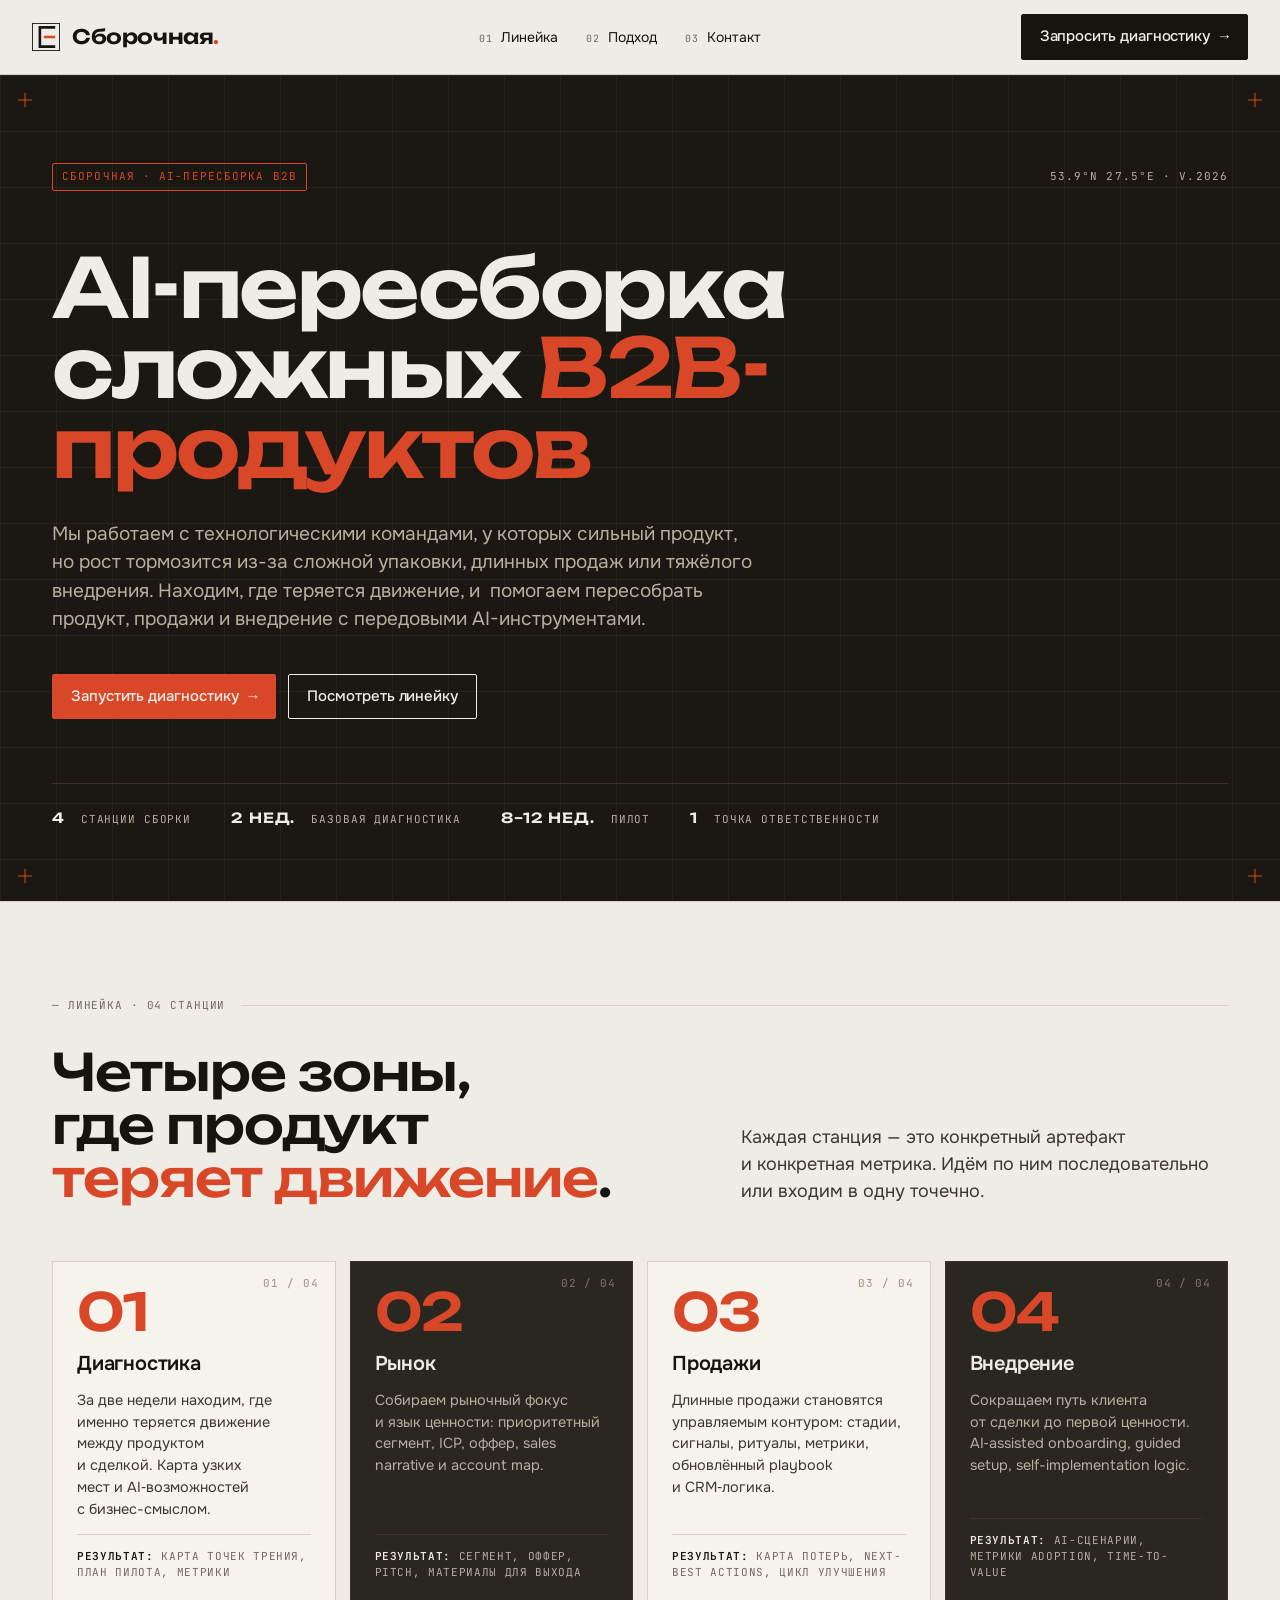
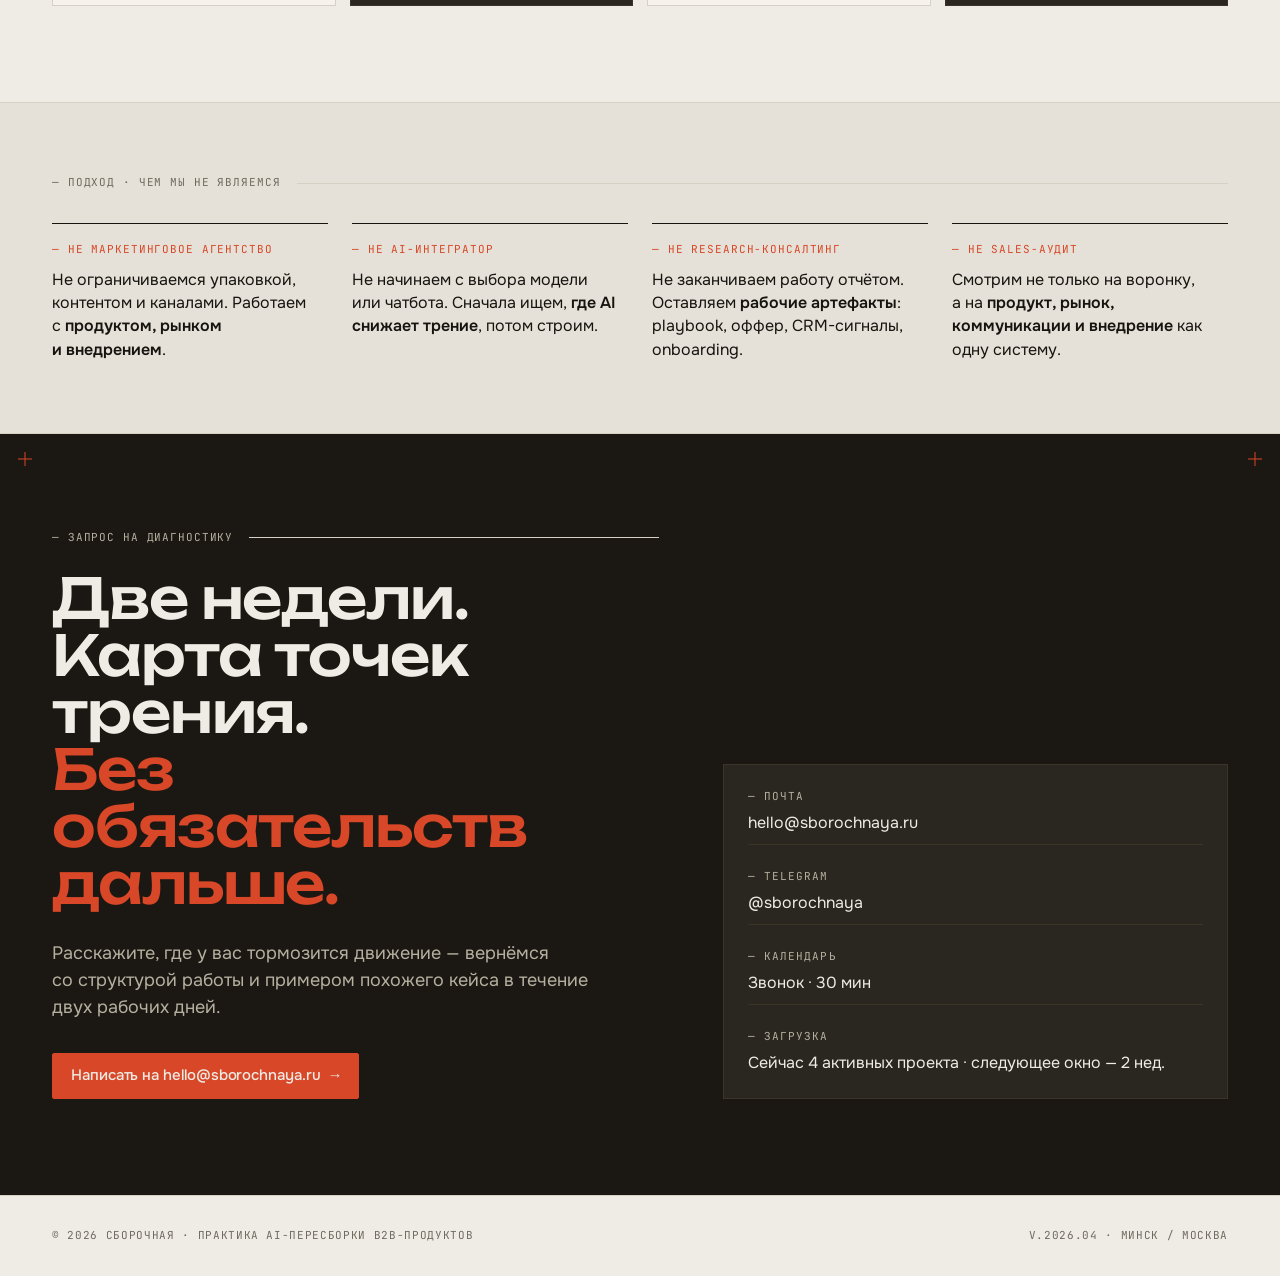
==== commit 704e59a8: "Overlay rebuilt one-page version with external text content" ====
--- a/index.html
+++ b/index.html
@@ -1,181 +1,195 @@
-<!DOCTYPE html>
-<html>
+﻿<!DOCTYPE html>
+<html lang="ru">
 <head>
-  <meta charset="utf-8">
-  <title>Сборочная — AI-пересборка B2B-продуктов</title>
-  <style>
-    * { margin: 0; padding: 0; box-sizing: border-box; }
-    body { background: #faf9f5; display: flex; align-items: center; justify-content: center; min-height: 100vh; font-family: -apple-system, BlinkMacSystemFont, sans-serif; }
-    #__bundler_loading { position: fixed; bottom: 20px; right: 20px; font: 13px/1.4 -apple-system, BlinkMacSystemFont, sans-serif; color: #666; background: #fff; padding: 8px 14px; border-radius: 8px; box-shadow: 0 1px 4px rgba(0,0,0,0.12); z-index: 10000; }
-    #__bundler_thumbnail { position: fixed; inset: 0; width: 100%; height: 100%; display: flex; align-items: center; justify-content: center; background: #faf9f5; z-index: 9999; }
-    #__bundler_thumbnail svg { width: 100%; height: 100%; object-fit: contain; }
-    #__bundler_placeholder { color: #999; font-size: 14px; }
-  </style>
-  <noscript>
-    <style>#__bundler_loading { display: none; }</style>
-    <div style="position:fixed;bottom:12px;left:12px;font:13px/1.4 -apple-system,BlinkMacSystemFont,sans-serif;color:#999;background:rgba(255,255,255,0.9);padding:6px 12px;border-radius:6px;box-shadow:0 1px 4px rgba(0,0,0,0.08);z-index:10000;">
-      This page requires JavaScript to display.
-    </div>
-  </noscript>
+<meta charset="utf-8">
+<meta name="viewport" content="width=device-width, initial-scale=1">
+<title data-text-key="site.title">Сборочная — AI-пересборка B2B-продуктов</title>
+<link rel="stylesheet" href="styles.css">
+<script defer src="content-loader.js"></script>
 </head>
 <body>
-  <div id="__bundler_thumbnail">
-<svg xmlns="http://www.w3.org/2000/svg" viewBox="0 0 64 64">
-  <rect width="64" height="64" fill="#EFECE6"></rect>
-  <rect x="14" y="14" width="36" height="36" fill="none" stroke="#16140F" stroke-width="2"></rect>
-  <path d="M42 22 L24 22 L24 42 L42 42" fill="none" stroke="#16140F" stroke-width="4"></path>
-  <path d="M32 32 L42 32" stroke="#D84727" stroke-width="4"></path>
-</svg>
-</div>
-  <div id="__bundler_loading">Unpacking...</div>
 
-  <script>
-    
-document.addEventListener('DOMContentLoaded', async function() {
-  const loading = document.getElementById('__bundler_loading');
-  function setStatus(msg) { if (loading) loading.textContent = msg; }
+<header class="site-header" data-screen-label="00 Header">
+  <div class="header-inner">
+    <a class="lockup" href="#top" aria-label="Сборочная — на главную" data-attr-key="brand.home_aria" data-attr-name="aria-label">
+      <svg viewBox="0 0 64 64" fill="none">
+        <rect x="1" y="1" width="62" height="62" stroke="#16140F" stroke-width="2" fill="none"></rect>
+        <path d="M50 10L18 10L18 54L50 54" stroke="#16140F" stroke-width="6" fill="none" stroke-linecap="square"></path>
+        <path d="M30 32L50 32" stroke="#D84727" stroke-width="6" stroke-linecap="square"></path>
+      </svg>
+      <span class="word" data-text-key="brand.word" data-text-mode="html">Сборочная<i>.</i></span>
+    </a>
+    <nav class="nav">
+      <a class="nav-link" href="#stations" data-text-key="nav.stations" data-text-mode="html"><small>01</small> Линейка</a>
+      <a class="nav-link" href="#manifest" data-text-key="nav.approach" data-text-mode="html"><small>02</small> Подход</a>
+      <a class="nav-link" href="#contact" data-text-key="nav.contact" data-text-mode="html"><small>03</small> Контакт</a>
+    </nav>
+    <a class="btn" href="#contact" data-text-key="header.cta" data-text-mode="html">Запросить диагностику <span class="arr">→</span></a>
+  </div>
+</header>
 
-  // Error sink persists across replaceWith since it's on window, not the DOM.
-  window.addEventListener('error', function(e) {
-    var p = document.body || document.documentElement;
-    var d = document.getElementById('__bundler_err') || p.appendChild(document.createElement('div'));
-    d.id = '__bundler_err';
-    d.style.cssText = 'position:fixed;bottom:12px;left:12px;right:12px;font:12px/1.4 ui-monospace,monospace;background:#2a1215;color:#ff8a80;padding:10px 14px;border-radius:8px;border:1px solid #5c2b2e;z-index:99999;white-space:pre-wrap;max-height:40vh;overflow:auto';
-    d.textContent = (d.textContent ? d.textContent + String.fromCharCode(10) : '') +
-      '[bundle] ' + (e.message || e.type) +
-      (e.filename ? ' (' + e.filename.slice(0, 60) + ':' + e.lineno + ')' : '');
-  }, true);
+<section class="hero" id="top" data-screen-label="01 Hero">
+  <span class="regmark regmark--tl"></span>
+  <span class="regmark regmark--tr"></span>
+  <span class="regmark regmark--bl"></span>
+  <span class="regmark regmark--br"></span>
 
-  try {
-    const manifestEl = document.querySelector('script[type="__bundler/manifest"]');
-    const templateEl = document.querySelector('script[type="__bundler/template"]');
-    if (!manifestEl || !templateEl) {
-      setStatus('Error: missing bundle data');
-      console.error('[bundler] Missing script tags — manifestEl:', !!manifestEl, 'templateEl:', !!templateEl);
-      return;
-    }
+  <div class="page">
+    <div class="hero-meta">
+      <span class="tag-signal" data-text-key="hero.tag">СБОРОЧНАЯ · AI-ПЕРЕСБОРКА B2B</span>
+      <span data-text-key="hero.meta">53.9°N 27.5°E · v.2026</span>
+    </div>
 
-    const manifest = JSON.parse(manifestEl.textContent);
-    let template = JSON.parse(templateEl.textContent);
+    <h1 class="hero-title" data-text-key="hero.title" data-text-mode="html">
+      AI-пересборка<br>
+      сложных <span class="signal">B2B-продуктов</span><br>
+      <span class="light">без лишних слоёв.</span>
+    </h1>
 
-    const uuids = Object.keys(manifest);
-    setStatus('Unpacking ' + uuids.length + ' assets...');
+    <p class="hero-lead" data-text-key="hero.lead" data-text-mode="html">
+      Мы&nbsp;работаем с&nbsp;технологическими командами, у&nbsp;которых сильный продукт,
+      но&nbsp;рост тормозится из-за сложной упаковки, длинных продаж или&nbsp;тяжёлого внедрения.
+      Находим, где теряется движение, и&nbsp;собираем рынок, продажи и&nbsp;внедрение заново.
+    </p>
 
-    const blobUrls = {};
-    await Promise.all(uuids.map(async (uuid) => {
-      const entry = manifest[uuid];
-      try {
-        const binaryStr = atob(entry.data);
-        const bytes = new Uint8Array(binaryStr.length);
-        for (let i = 0; i < binaryStr.length; i++) bytes[i] = binaryStr.charCodeAt(i);
+    <div class="hero-cta">
+      <a class="btn" href="#contact" data-text-key="hero.cta_primary" data-text-mode="html">Запустить диагностику <span class="arr">→</span></a>
+      <a class="btn btn--ghost" href="#stations" data-text-key="hero.cta_secondary">Посмотреть линейку</a>
+    </div>
 
-        let finalBytes = bytes;
-        if (entry.compressed) {
-          if (typeof DecompressionStream !== 'undefined') {
-            const ds = new DecompressionStream('gzip');
-            const writer = ds.writable.getWriter();
-            const reader = ds.readable.getReader();
-            writer.write(bytes);
-            writer.close();
-            const chunks = [];
-            let totalLen = 0;
-            while (true) {
-              const { done, value } = await reader.read();
-              if (done) break;
-              chunks.push(value);
-              totalLen += value.length;
-            }
-            finalBytes = new Uint8Array(totalLen);
-            let offset = 0;
-            for (const chunk of chunks) { finalBytes.set(chunk, offset); offset += chunk.length; }
-          } else {
-            console.warn('DecompressionStream not available, asset ' + uuid + ' may not render');
-          }
-        }
+    <div class="hero-foot">
+      <span data-text-key="hero.fact_1" data-text-mode="html"><b>4</b> станции сборки</span>
+      <span data-text-key="hero.fact_2" data-text-mode="html"><b>2 нед.</b> базовая диагностика</span>
+      <span data-text-key="hero.fact_3" data-text-mode="html"><b>8–12 нед.</b> пилот</span>
+      <span data-text-key="hero.fact_4" data-text-mode="html"><b>1</b> точка ответственности</span>
+    </div>
+  </div>
+</section>
 
-        blobUrls[uuid] = URL.createObjectURL(new Blob([finalBytes], { type: entry.mime }));
-      } catch (err) {
-        console.error('Failed to decode asset ' + uuid + ':', err);
-        blobUrls[uuid] = URL.createObjectURL(new Blob([], { type: entry.mime }));
-      }
-    }));
+<section class="section" id="stations" data-screen-label="02 Stations">
+  <div class="page">
+    <div class="rule-row"><span data-text-key="stations.rule">— Линейка · 04 станции</span></div>
+    <div class="section-head">
+      <h2 class="h-section" data-text-key="stations.title" data-text-mode="html">
+        Четыре зоны,<br>
+        где продукт<br>
+        <span class="signal">теряет движение</span>.
+      </h2>
+      <p data-text-key="stations.lead" data-text-mode="html">
+        Каждая станция — это конкретный артефакт и&nbsp;конкретная метрика.
+        Идём по&nbsp;ним последовательно или&nbsp;входим в&nbsp;одну точечно.
+      </p>
+    </div>
 
-    const extResEl = document.querySelector('script[type="__bundler/ext_resources"]');
-    const extResources = extResEl ? JSON.parse(extResEl.textContent) : [];
-    const resourceMap = {};
-    for (const entry of extResources) {
-      if (blobUrls[entry.uuid]) resourceMap[entry.id] = blobUrls[entry.uuid];
-    }
+    <div class="stations-grid">
+      <article class="station-card">
+        <span class="corner" data-text-key="station1.corner">01 / 04</span>
+        <span class="id" data-text-key="station1.id">01</span>
+        <h3 data-text-key="station1.title">Диагностика</h3>
+        <p data-text-key="station1.text" data-text-mode="html">За&nbsp;две недели находим, где именно теряется движение между продуктом и&nbsp;сделкой. Карта узких мест и&nbsp;AI‑возможностей с&nbsp;бизнес-смыслом.</p>
+        <div class="result" data-text-key="station1.result" data-text-mode="html"><b>Результат:</b> карта точек трения, план пилота, метрики</div>
+      </article>
 
-    setStatus('Rendering...');
-    for (const uuid of uuids) template = template.split(uuid).join(blobUrls[uuid]);
+      <article class="station-card dark">
+        <span class="corner" data-text-key="station2.corner">02 / 04</span>
+        <span class="id" data-text-key="station2.id">02</span>
+        <h3 data-text-key="station2.title">Рынок</h3>
+        <p data-text-key="station2.text" data-text-mode="html">Собираем рыночный фокус и&nbsp;язык ценности: приоритетный сегмент, ICP, оффер, sales narrative и&nbsp;account map.</p>
+        <div class="result" data-text-key="station2.result" data-text-mode="html"><b>Результат:</b> сегмент, оффер, pitch, материалы для&nbsp;выхода</div>
+      </article>
 
-    // Strip integrity + crossorigin — blob URLs from a file:// document inherit
-    // a null origin, so crossorigin forces a CORS fetch that SRI then rejects.
-    // The manifest bytes are ours; SRI protects against CDN compromise, not this.
-    template = template.replace(/\s+integrity="[^"]*"/gi, '').replace(/\s+crossorigin="[^"]*"/gi, '');
+      <article class="station-card">
+        <span class="corner" data-text-key="station3.corner">03 / 04</span>
+        <span class="id" data-text-key="station3.id">03</span>
+        <h3 data-text-key="station3.title">Продажи</h3>
+        <p data-text-key="station3.text" data-text-mode="html">Длинные продажи становятся управляемым контуром: стадии, сигналы, ритуалы, метрики, обновлённый playbook и&nbsp;CRM‑логика.</p>
+        <div class="result" data-text-key="station3.result" data-text-mode="html"><b>Результат:</b> карта потерь, next-best actions, цикл улучшения</div>
+      </article>
 
-    const resourceScript = '<script>window.__resources = ' +
-      JSON.stringify(resourceMap).split('</' + 'script>').join('<\\/' + 'script>') +
-      ';</' + 'script>';
-    // Inject after <head> so the DOCTYPE stays first; prepending the script
-    // would push the parser into quirks mode. DOMParser always emits a <head>
-    // (synthesizing one if the source HTML omitted it) but may carry
-    // attributes through, so match the full opening tag. slice() rather than
-    // replace() keeps us clear of $-pattern substitution in resourceScript.
-    const headOpen = template.match(/<head[^>]*>/i);
-    if (headOpen) {
-      const i = headOpen.index + headOpen[0].length;
-      template = template.slice(0, i) + resourceScript + template.slice(i);
-    }
+      <article class="station-card dark">
+        <span class="corner" data-text-key="station4.corner">04 / 04</span>
+        <span class="id" data-text-key="station4.id">04</span>
+        <h3 data-text-key="station4.title">Внедрение</h3>
+        <p data-text-key="station4.text" data-text-mode="html">Сокращаем путь клиента от&nbsp;сделки до&nbsp;первой ценности. AI‑assisted onboarding, guided setup, self-implementation logic.</p>
+        <div class="result" data-text-key="station4.result" data-text-mode="html"><b>Результат:</b> AI-сценарии, метрики adoption, time-to-value</div>
+      </article>
+    </div>
+  </div>
+</section>
 
-    // Parse the template and swap the root element. Scripts inserted via
-    // DOMParser/replaceWith are inert per spec — re-create each with
-    // createElement so they execute, awaiting onload for src scripts to
-    // preserve ordering (React before ReactDOM before Babel before text/babel).
-    const doc = new DOMParser().parseFromString(template, 'text/html');
-    document.documentElement.replaceWith(doc.documentElement);
-    const dead = Array.from(document.scripts);
-    for (const old of dead) {
-      const s = document.createElement('script');
-      for (const a of old.attributes) s.setAttribute(a.name, a.value);
-      s.textContent = old.textContent;
-      // text/babel scripts with a src: fetch and inline. transformScriptTags
-      // does XHR against the src, but blob:null/ from a file:// origin is
-      // silently dropped. Inlining makes it a plain inline babel script,
-      // which transformScriptTags handles unconditionally.
-      if ((s.type === 'text/babel' || s.type === 'text/jsx') && s.src) {
-        const r = await fetch(s.src);
-        s.textContent = await r.text();
-        s.removeAttribute('src');
-      }
-      const p = s.src ? new Promise(function(r) { s.onload = s.onerror = r; }) : null;
-      old.replaceWith(s);
-      if (p) await p;
-    }
-    // Babel standalone auto-transforms type=text/babel on DOMContentLoaded,
-    // which fired before we swapped the document. Trigger manually if present.
-    if (window.Babel && typeof window.Babel.transformScriptTags === 'function') {
-      window.Babel.transformScriptTags();
-    }
-  } catch (err) {
-    setStatus('Error unpacking: ' + err.message);
-    console.error('Bundle unpack error:', err);
-  }
-});
+<section class="manifest" id="manifest" data-screen-label="03 Manifest">
+  <div class="page">
+    <div class="rule-row"><span data-text-key="manifest.rule">— Подход · чем мы не являемся</span></div>
+    <div class="manifest-grid">
+      <div class="manifest-item">
+        <span class="neg" data-text-key="manifest.1.neg">— Не маркетинговое агентство</span>
+        <span class="pos" data-text-key="manifest.1.pos" data-text-mode="html">Не&nbsp;ограничиваемся упаковкой, контентом и&nbsp;каналами. Работаем с&nbsp;<b>продуктом, рынком и&nbsp;внедрением</b>.</span>
+      </div>
+      <div class="manifest-item">
+        <span class="neg" data-text-key="manifest.2.neg">— Не AI-интегратор</span>
+        <span class="pos" data-text-key="manifest.2.pos" data-text-mode="html">Не&nbsp;начинаем с&nbsp;выбора модели или&nbsp;чатбота. Сначала ищем, <b>где AI снижает трение</b>, потом строим.</span>
+      </div>
+      <div class="manifest-item">
+        <span class="neg" data-text-key="manifest.3.neg">— Не research-консалтинг</span>
+        <span class="pos" data-text-key="manifest.3.pos" data-text-mode="html">Не&nbsp;заканчиваем работу отчётом. Оставляем <b>рабочие артефакты</b>: playbook, оффер, CRM-сигналы, onboarding.</span>
+      </div>
+      <div class="manifest-item">
+        <span class="neg" data-text-key="manifest.4.neg">— Не sales-аудит</span>
+        <span class="pos" data-text-key="manifest.4.pos" data-text-mode="html">Смотрим не&nbsp;только на&nbsp;воронку, а&nbsp;на&nbsp;<b>продукт, рынок, коммуникации и&nbsp;внедрение</b> как одну систему.</span>
+      </div>
+    </div>
+  </div>
+</section>
 
-  </script>
+<section class="cta" id="contact" data-screen-label="04 Contact">
+  <span class="regmark regmark--tl"></span>
+  <span class="regmark regmark--tr"></span>
+  <div class="page cta-grid">
+    <div>
+      <div class="rule-row" style="color: var(--plate-ink-2); margin-bottom: 24px;">
+        <span style="color: var(--plate-ink-2);" data-text-key="cta.rule">— Запрос на диагностику</span>
+      </div>
+      <h2 data-text-key="cta.title" data-text-mode="html">
+        Две&nbsp;недели.<br>
+        Карта точек трения.<br>
+        <span class="signal">Без обязательств дальше.</span>
+      </h2>
+      <p style="font-family: var(--font-body); font-size: 18px; line-height: 1.5; color: var(--plate-ink-2); margin: 28px 0 32px; max-width: 48ch;" data-text-key="cta.lead" data-text-mode="html">
+        Расскажите, где у&nbsp;вас тормозится движение — вернёмся со&nbsp;структурой работы
+        и&nbsp;примером похожего кейса в&nbsp;течение двух рабочих дней.
+      </p>
+      <a class="btn" href="mailto:hello@sborochnaya.ru" data-text-key="cta.cta" data-text-mode="html">Написать на&nbsp;hello@sborochnaya.ru <span class="arr">→</span></a>
+    </div>
 
-  <script type="__bundler/manifest">
-{"65f8463b-2a63-4827-b5de-2e8dc75bc3dc":{"mime":"font/woff2","compressed":false,"data":"d09GMgABAAAAAAZoABMAAAAADOQAAAYFAAEAAAAAAAAAAAAAAAAAAAAAAAAAAAAAGhwbHhwoBmA/U1RBVIEgJx4AdC9MEQgKhGSEAAsgADCDOgE2AiQDOgQgBYdGB4EUDAcbFgtRlEzSeBRfJcRxXSwko8GaGu0rSEK9OeT37Ame5+m0P/cNAlZysqTS/YDQLp2uOkdrbV41JPX9JpjInticaMQSVTKRECFc3IPshhLlnEL9X0haNplWUHRyQlHA9H0tooCT9+5/rdU/qESaDngJEBIpk07s755rxdQir4tm1bgNDQWvXKYRslZWdQZK7FoOOWn53PHs2p4IArgBAEEwEAQBBAGcJJOM9OqzfQxRdAALAAI4ySUX5eNtftF0U4E0gPfpuhon12GAukKNAxiI9pYpEAkAChxMOZWNJzBgAXiP6Pu1C90/QbsgxenIvf/+CpWr/gDpGAiCHQVEYwLZqLVzOdMHfAHzBnw+hHmOzeuQjBsNQYkfAAE0QIku14F6C1AAYtPSQR2Blm5hTC+9GmcVq4qGnAL5QI5AJdTLFPkvIwAIxns8AD9RVeXkLA/APAAFaEA0GgJEozMNEIkfDYWHdIJ+eV+U/[base64]/mFxR3NRm3VhM5du/r3/r94ll7/+92CToea3uPytidHJyru5mfcifn02+rui1H+LiOl67umgyVTOCIseMperjxlKDj5qnOSyQKZNJYMikpWfg40SB1p6t406sCsz0aGqSNMAxB6YQP3Xw2zlo8pSagZtR1aTAT6CKGTRqI62b1U/lBdp6tp0+ldVGaZoaq0vS/eJLH+RMWis5f1syoGLJa3NXSVc0l5fw9Cycf+X0JZ9EfpjTb+zewlrdqsCX1zdIvAv8uQhg4kkVQV5sJjq8yAE1AJWgcrVXEGQ1rlF/MBaVzL8fQYBqfADUAhBLMpnU0cIsgi8en++f5/kgAAh2stLBv/evjIQ/98Vlp/5/xlK6NVeo3dXZSX3/fPT6+69//E+IAdo4O3cSkHl1b0fHoeLwWZThcP4cnZoa2sbJ7eawfsXIjH7DXjjZzg1rb4fenm1pxzqmmGP4U2PjnIQPkhiNPQaZwzjKS4e2a07vidM74k6f8LpNqqryovbti8qrspsP/f61nv/3QyHS+wy0ZnYdzPMOdmGPLYNiHbKjmkRo7BHIHMZe8vTlDN3uCIcv7Ii/2HXGYdMoLk5ynJElk4qdzvCen6YZe8Khm3KwdXb+m6qwhEzpvtiZkZYWCjnrW1qb6mV+U2tz3aUS7BW0jv8zkkIkSXiWNhNRSlNqm3FmX3TX4QTz/Hlc8XSDAKpW7/Ok/D3V13zarmn7AH/+8MgdAH/+8d0JsiyqRnsFMFEACHya1WqcT1B39RwIE/Xa6aXqSYB/GS57ThEAwOcC4CcOAXxko5GGlp5VOjqKA41FdwBvqXQChWSlo8IrZ1CjWd5AnWK5Bg0SZRWaFMqARC+1Ep1JwC121PHKGTRwcwFN7JxCG5F0oItqnkE3lWxCD6UMQS/1xKIPN86/6ccJjIBkDxQbTA8kvCebKNMi3QOewrADKZBVvktvLtNzIyxCkmd2V3Isg9FiIXgWmQcjKFtQiRxHd1Yxap0ezsrzWBwT8IrUKsOYsq/hSk90PJXJ0GMlnqTHUjpWn6FWbZ+w7XPln6L0VB+FFAUqKaWSCioKVUFmU2jJpU0luwi75BytqY7v3XwJUnn0NxKcmi0HlnRG0UA7cXrLMDrKF1BPSWxB1ltbke4/J/m8u20u3s9ieexWNxOS9fcaYP/m+ZooptxagwDCPfuAbD4XRbNoooshptjQxC4OcYrLDM7QqU0jq5fwg+pgbxTSu55P+vcp32DMnS7LD4XX5cFy1XNEevpMy6Q/zCL4cxYmabdVldc2Zf/F6jn9agA="},"1f5b7d0f-2a53-4310-84b4-bfd549770fe3":{"mime":"font/woff2","compressed":false,"data":"d09GMgABAAAAACKoABMAAAAARngAACI9AAEAAAAAAAAAAAAAAAAAAAAAAAAAAAAAGoE1G4JgHIFaBmA/U1RBVIEgJx4AgkwvTBEICrporgMLggoAMKw6ATYCJAOEBAQgBYdGB4kHDAcbuz1FB3LYOIABLu/mSIS5Uh2BKMqWIlH9fzxQx/Bph6htwkMRSkXtbrXS5GSVoJQaVJm2zimVkt3KUNAjuCli5Yi1sTgYFsdrjZs4iMcqwguWrsaMKcxFJUBgwG5zbLSF2W7ig17xYsv5/qvr5HhUlJ+v+Z743CM09kkuFDHW9u4x9ekmifQJsfRDJYklMp1U8BCJJll9eNrmP8LapvsfN1faeCIhcuQ4OO4OOCnhiDrhjlSxetkuyl9Zbr9Sfq+/v2v+dZqfJEtfaIkt6UuxQqj4fFjEiXHvfK2Vn+vc12nrMAHDAfrAaeKAbGdonUNeWhVaXo/PyTxsbtZQm9YQAqVDrGYcTc71/yuw8nzv67xdrQoheIIEAgyEQXjedu+PaBdYF1jgESRAs/qD377dvdu7N/75RxYl3gSBxAFpQmn5/c99zjz4MDdZAlKrSkIlXARjfk5XJbaUvy1LQOGRndxq/Pftp8vLasuecgsj8sOyCIexnEexaym8K9SJjCnXJQIIYGcd9D3MATbf35sz2/9YMYKLi+PiCDdmZp0pSqfQdKF1/3e/Fvh8dFoWSV7gOLMn3XhRGC/SzQhdXkWcYqr8hRzusuQQQ5lCFXPbuSzt1ubpx4b5gR+sUTA0W1XXDsZKW2oHC221SpRtGM+NREhFfgXJUtOXNQbtCn0MXc+8jUT7eqSdiBj5texMrZJvDadLFF/wGSGEULLbPm/NbUwTO9ZQblZxYYg03/[base64]/b9ikcmGTrb27cStyt1dWc5LFAZ766B8CZSED0C4PUAiFuLIyZIXZfKUFw9stxGFiZBrDh5hmDAQBQBjjuFABigsWPLlXCgKvirmiHPUF5LLjlb0CJuRvwvcj5xAKAN54bwdg6EymUcDBug2IJoruw/QonrfBCwD7lBY/Av/8ASDwc+afcLZ+MAe4gnkAihTAcTuLCyBtXMpw5z+7xzgA8CksP2fxeN0CMFKVFrmMcGUC4AKASOCbfm+DwygSZ+hOJS2TjCgaDmbjKIbDTb8OvUFNqVmj2IJszIJ9XAEskqT8NNH4Dypt3Ij3PA8O5fk61ApWe/jQUv31cNd6TjwMiUoabrDeZnscM+vDLxX/wVk9JDqJLDRii71mfGgxmTnR2Z+P/6v8BuDHSC1MPICLWRykDFK0k94hW13q8lzfUnY18Fn/[base64]/asWqZ0MUW62vQ2Z4trRUdMXy6TqanA00vjg3pb3VDreGuW1j6k1mpdtdqljnqPE0FxYoIVW+qzQ68GyXEco+h5g3XNWdeev+bgFE5IIF6K4DHquQHGYFFAWgZ/jvF7eMVPl0aBOUMizPqfydE/1hn+34g3NOZBjxyQG5BL8QFlsC45lJB6YrBQ0DCiRYFhhV0SAzqTIwajupI3DSBWliKKJdnUsPDLYP++eTRU1DPsstFIknvwRMiZd7gB/gRa4laQIpDRBUSUtplNfFCN0ztBbBg2+kPcNW/7UvFc1koT+KW3+7Z/MMxXjaDp67nh6fP8XLEEcDbaZoZES2+ysPQ2LElwbBvQ8jCf8SyEx4zs9Ung4rX9JZxkf3+0OWV7OnDBqJzLK5DPNXVkoqhVQB0jkG8R5rKnDcOENN8gz4tPoUjiTC361wjKLlD0G3M1ArDHpZkSzc9QJBdMqsJ3k5xG9/puUT6iyxGeRFyy1S79YIrLjic2udsOGVAzphnzffUZ+/j/aOoakLBDIaxEf8AHTh9Dg0AXXW1oNu+jOAjVErCYtbu9EhApauk71W5yg8enxc0wdUWyUL4TcmcY2O27Z/SbRw85wzU6l0GzcqFA551XlAU/omi/fd4r9E1cfWOeYTRZzXqvhjnDjoXBoUA4eau2iRqn4LOMmWBj0Jo6GcKJZIyIDPUxg0bogmm62A4LT55yU7VyJs4VNN/SmFOs0soqGptC3uB4vhwgIUwTAQ09F2RhNICGQs1vWmjQH0ydlRoM7S5elY8wlOShmbM0FSeZMvNpIS8UkeKRdBXtUQq9Mc5wQWNmjkTMYxEkMG61KbLZ6HvCGcwnYl2bIXwma9SHXgP4NYh6FajkU9DMVvONtHjb9cEghPJASFg8pTt92YRGlE/[base64]/KR8zZGMWQaAwOFe486JLcwXFey3Oc5VFk4z4z4krsPBXCMg/00i56ir45nZz31qnQdW27XjdhOn9jPq6QIqb/JXopgJ+aW/PkXIf8uU/fOHjpo9ov/h8GKyvTK/4fiOffzAylo3Cz3dVELT4UkLUEEVTZwbaad1DrTTZCb7A5TOvdE3rCqFbjRv0kkJcQCYWKwR2EKr5MhiBYWBnHaRQjEITAUSdKBHz7iFAaUzIsDDL5G33OUyKviOf0gXie1s3r6PN41DwFcr7jmuO+nREflNZzk+OdtJm0YZjxzA/f4ysp7pwaB7FG7uq+63SpB5mn13bd5v2I5xq48hPOr++pbsX+O9Q2P5GPlEgLBkvGFvRox/vYiT6ypLNopGBYUQIkJQSjgHMpwnFGvcfoTrzEqsApBCVQBzrkEL3piuGDWP5rS1qlYQlck5j/VS2HpRsOI6TNiJJtyGEgL7F1yrXRUlrrMJlNpFErbcGfTFU7KqheO6IKsa14YrQHRGgNZkD0mBaWyfHX0zW2Ck+/w6CNZhTg/[base64]/i2ohTA+dM6HFSUnh7NAUkSwQIAjwCrC6EfxEqsC9yA4jh3BhhyiJ66YZwx0PJCnc4IlJp/N4k/1sdeZpB2UQmf229ElSzjrr536fTVmxmawIF+txa3oDPq+BSuLdL76xU46hkvFar2w4cIH9oVUqdtGOuIUA3lY+9V09L9mSHkWqt90s31hpJRy2lyJUArAz698eEFP3209J7RNJ3r6b8s9vPC5FT3jD/S8ZtN9s3biAXDfA9T7r/Iym/yJp02mp6lJf7JsDjD5GZ/hkzVkS0A4YivIKe8a1Eoa0xhWdA0YyN/m8+zeWQE2eF//fly+b052wzLzxcGywnsm9pNz1PTOaf1Hfxtf5rPAVTMOFl2fXJNkusxii8si6TQzk6ktE/HBoCzkCsmGgqCuxNIlN4T1dMBjNFrcbXrEQ5ppX9Rod2p1NgNqtFt0NKrtyMCW3Do2CovdbglGJ9vSEkJM+kSfFtD58OVCLsWzLf90aCpDjY+ab1v22RBQBQRSyA3Yoo+n8vTulwr3cHZQ60OAyV+5+0e5sBs8Y3/yg8rU1sxz/1RXf3LdSCZVOAc4faSxQwnHTPO4gulQoWSARDtUCgafN8ExWomS/sO/N1KvSeabT7JrIM/J5nnJaxgErlnxPFmoZAaGE3/SfyIkibR+cGSYzoMzxfSuPL33o730XucngODMBWbGZ2wzYzP+PPiumL4n7z0wdoBMeO4t/wj8t37DdTnDH1e8bgNgOp70CJFSa1gc0ySskjjs3Y/YbAZD+gzIfrBr97TvnDTH3aTbm3mXZACeD0ibO7qzEWWkKxMTuZvVe1Wweo+6WcbkA3lgoQQr3yzkL6uWGmzhADlFhgO26YOb+K+BDnuPKe4xCJ8QThFlAOo8JT0qdRocQX/bVNtmlY7p9NH0KYcBurxxCroMMmAvxyqUQWYDZZwFuI1GUXMILF/7pe/LTSh2i++5KI3BDAODphKcfcXHYKLJrMdVugm0Vg1FCiYOx5/ycDOjUMYJB65kljccDOwb8GCeqf8DpzfcFkj4DLTI+LpYd9XTGrC9pD2ajVzh8fjzfsSzKxrJuCk6GxmJ0FlPu+SEZkRzQjJ+MYHuuAkvd+YcJnU8qcK/[base64]/+wfWDMvV9aLB4spJO/6n5y/WXJvMnuLgwPGC/m+1+s0Wu6G8UtSvXuCda/hauwA9Xw6KjUfaqfo8HRvxCqVmu+O8on+SbcNTeG+wADBSSVsltDZ++P7p4D9CCTz8ASYg+zVxzquvRgidqctf8wv4KdgYELcI2ECtQjkP0e8/zz3JC9b02BQJc0Nq2d+6pbm0tO2R+ey0UDso4OW4vL8FP6tiUppK7g3uYCAIGos9eOEtD9PcXvt8lrrRH896F98D/HzY8857ZDwHv7YOJ/l7mWHygh32Q2hV74seY+5UnHmz/61I9bjYeM+LWnQhm1ePCzAi4fPZnrFCYBUOZjtvp25UWvVF88/VlNOSJNkR/8NEHibDxGgOnxk/ZTo2d8kNRGeTNj+VJ8KzFJB9pGuKppiD65PXxnpiX6o3HrvNerxqQyQZU14PpD6apcyenkjea9E5VTgEcCpyURTtjwps4UWmbTH1Ta+tN6pVEuWpCwBIUrPiUx0uvnPW9Daxia625ddwKQNt68Yg7EsQLY5B/ds+sfdboox7RWDvL95S/7TAK9wlFqckY181k2OEvn3FBt5xV8wL1gsjQfbVCw/jYkJ5r+FO7pCKSNSyv/UPIUuyybubdo3fGgnTwVuetVI7T6URM/mQ2oqGlCIppdJgVq6f1YEuJ1R93+SM/+yH/1xFnuy9GOqKx9nOuaNxuhW6Un5PfCDUem56LY8Aw/e53liDm7emIfwvRr6/Z8lpX5dHHjsKHpJJD4M8H/I3f1d6liAHT6FDd95NxMkE6eLPzZipXLsSdpNXPZiPLKHcC1Xl27MXAYvNF9thS9ery8kfJe2n4JfKiydh6lzSKlix9dK9ElJOfk+dEzdHpkUR3luEVfwmsZaVBwV8VXnD57qq6qur6qqr66r7675kNJLvrvL3kq6vzTdwL3t3L7UsO7AOSTbawB29r+l/UvLipDedigRUPKDTMKT0sVjlTwQuNI6J6aUCUBUCsYomPA4+IkEFAVmBT1nIm1gXRKB2snpQgmgaTn4sgqTMFhRpTQdAEgRlQXciZuRF0JpWEW4RSkFk9K9w35fVjzDZlx1GwhQeNDklSD/M8jHmB+cGwqgANOmkESDBCACxQEZzjvWaAcFxwQ0Ox8YFW4+4zwLlypYpu6RCTLcIT0cMUZB5xSIEBmlmFDEQRkPDboNP6A2LQREApwJWKE/v13Tsybwbc22JjBYII2kOL+bEpiKCJ2hQyeRa5tO5FqKggZFWCFFdpxGVsbQ7H4zqCFIughWXAiH5VaXJVKIWPzkXEZpgFfkqMaos5dYRIEXGhGKUFEg1yulqVEJauWeIv5RSACp4Ih6L/X5ChUj2nQRvtd6UHvcx5CeDkCZ/02XI8p3/+rKGIBPt4LXMcEvPNSiJWcSCV9MIU0yHZ5FFICXU11lRrHXXXtoY2XWGrnU56wBt9wIwTxn5XUliRNViXlq4s5apG3VsXW63v7j7YVBva0/Xu9rhPkUUTQ9wJpCd7Q0Yfd4JJpJJWBvlkMO7UDzzEUNM1m+aKKc9mTitc/eJrW88O7WUb3VX1xl7RVV3zdd7YHbvr7/5XgCimoQG9Mqb1uB/+YW+Ms/9QbTAiFX5vn9KAYfz936v3Xn0kS0zAJ3HiRILuzgYb8LxLGCIYP04UIQKRf4ZopTGbTiPGXAFz+wqPq+b+G9VibZ8W/48wJeGymZ4OtXpc3xrfmkM3TnFWGqYiQjiNyMGyd13deO6ccdnJDp/p6umBSQcmyLSfYqE1QPpJAlcoQ+xC3jxRgCi2hC78dHMTDvT73n/f8r6QM/v/7Pyz36FMwNnoLs9p1lYSCt9/C779PkLTeVUBhSSzxwM7rb41yK0rT0/WVqjUNU3TlZVEOgSSMIr5QD1j7I8NzlcK46xexucJxkpCJU5pzwTgyIpiWV6SGDjKk2Tab/ZcHvie1512wMAf8YBdREpdaQi8+87/4vryAqGLq6uzoz/V4ZbWDqshC0hObGFHAhtKMAJqltekUlsOhMUJRpEjC2Dlh4Qi/UTdOoLJiqvRjKGpla+OiGOfgHo2LlcdJe43Nx8eYrH539Fk4KxefXorjh7lgdkidU1rkNf3H2K3dJeKJq42zRjf+/1+ktIhlk5epuBZolQOTYbSeAVuotTO2dsbdRoXdQhhhLTjuxx6edfNx1NTba6bR6ZBsEMWxyfDLsP/1/8notYbAXxX9r8SGQKG2fxyuen8jPOyAgKe4UG10g+ttg+3Vw+VBEv/8uz0+PT0XY2h+zPhJmDJgUxImXWMIg8Gl4Ogzvhb9gHP1yVEao3Gf7cqK2805zstJMlyZd/[base64]/Pnc//h4nZVb+4VgUUoQODiQ6WTpu2J6B/Dn3XKIiSDCrJaSiFdq4q2wpDlfQxPI7eiqT9NcNeBNsdjzQbOJG1Q1TD1RfiiFkOL49ja+NNhVf8Dyn9dT4I/CHD7hASalIJQ6ceOtIrWkWMl4dK/Pru4vDg7di0wp3bJ0PpbaXMZoSf3pnu0u8wLtKF17LHMzjA7bX0drXKBr+u7cRQR6DGXe5SKhMSITqiIZ/PxYS9KZ+UaLus5Kagh48QlYARpBkYAuCk9aqGDj0FAbzJwpvfeNNSXsDxBryyn0yCY+u02xp8c/XF4/I+Hfu48Hra6ujI/M1ti1tc9Xe+3p18VB3jW7kzixu6vW93ma1UYsgq82Ogji2DNfljs1EQe2+lhOzQUAGHTunO5i7CxE0XfLQQ0NVyOYYVZcIVbsenK7JUYqHUvCfLQlBjNj2v4hlTmDZrS2MNMrbBAu5IQjY6Tjt6ea20kiwSXuFWQYA7jxbqqdk2uKfQcx3o/SoTSLZ76WMxvMXB96/35/p6VauilhTGHUeGFrUD83fhf5cu5eVOVQlfDHcbnJfzxod1QH+qD20Wbn979lx++Yhx6KzmpWZ+RuijLHMlbaUAD+bHbrZi1zTCg5fBQ2ZzvexPbfY4fXrZsN9A9+720GddxNttS6xbc9B5JTKg8DcvKHq6e2wjnrIzXxp//dqf4B9NtTqM33RXdV+4HgQcazyoUGsJqIF4J/Ut2kDWgyfBpS8oRgbzCSsEqK5iN853Of9cW+Bg4NkZ+viaClEoknrW7026wuevMQCbQxBM0DMfG4u/Wglrfq4IG4Eriapv+7+Kkzv+7y0o6Io7Rkglc/ZGddees43Jl7vI9+0FuhzzPyojSFUmAZb0shTU01DAIB/rCc5ZgD3I17+DmHfDA7/eCKqyisNQzwSi3bZXABN3bWi4wg2Ar5OnG3IawbMYJmbA1dFIv53Dn2GMYlxUBcZ53C0ho4GL8pe7TIj1WkY/dAQ/Nc74iaBoTXeM0Uf56YhfLpmaz9ErgqkqiN0cU7UQVrme7GEqv3AwXeJu0DYFVTIThFqcxQppzhtjpI3C2s3QnQz6Iy9FdJ/DXf/kAWQgStMt5u47OhMOn87LTgHGUYxs6782g2/tYS7bPwB9nsd9SPug0s4mi7MYa2FBdREjNzYCGvLJJBmouYxG3JpV5k6HU2zOhhrHd2Pr78Q3SEcoK0aoUQVlYR/XgIfoRwz4Sxp9PF8XymM+mpqa7jjOn/Kmi4IEP/hVw4m26a+iZgrg1fOvHk90asEFOMipFx+m6piyWjAWqoIA31GBIuhMclxcZoCiS5PkKFbI2otl+ATJedNf2FLrztS7NAwYK2/dk04ODFuwkOan2Ju3BXAknmUCDh3WDNJ7X6/hbBmbv69A+8vKeY+DWPkYYGqBr+/n7SOiVqWKa6RSP9g3WMtsoRZVQOKQXDhfJidqBB6zOVKTatmcg3AIG2zxjEWt3JbCRQqYcQwpGRFjfv5HcBBUmRjW/zCkB7BdFJOTGh9Cl51RUWAy3O2qnNL9cJ0SFObshIxnXM+UeZsixq9Z1AlOO33hQVAIQKgmWwx0khxIVoqRR4plHJpHknoT7PIawaLlZNsEcb/gH3ndnP7eyMwaXplnUtZCe23tfURwcRfHNyfpc2zO7olANd7UoamtbTpcznEW57ddK+A0VFlL4GQShXI4cufpo7rsc0ypmx3I5YsodhewV+bgp1ceyKyFmiOKzEFIISJhuSQd905vT2YQkT618tByGiTd6+FK6ZaFnDUSDFC/qgoDJ0dT1ZeQGK/+2G1/Bh3TymUJFey4wDuTrd8c3jxAn1eDpVIcf3ZD+DZdleMK2S9rtDbmFIS+ZRcFsXlTkLvDV/EKitb+bkv+3RAq3M2IEh1YUyXKbFuGoQGnUb15zThjFqHuVWtDMoP6LCmFZlbG8Y+Du3bvDztfvlbI7dPf71E7/TvAv36FYwEnyBeEsAOL9Fx+CF/9f8AFwO7qF565CEkKEEYSpFaHetelc8lx01mzJvUYGojmwV1AcsLBXCL1BToGl8+GmBEtLgZCfZwAzFbaqmnEW6kJ8sY5ivXByjIefs9nuOESi6ezv+gaRLJv4DUihCUbHdJW7Dx0HnL+/5zvNhN9QVAfLfZz0yf0IMWjpPKULpoV90/[base64]/PHopHKkoI9PsNylMviQ1WdRw9LcUlO2mGqRX3HuOXijS/[base64]/nAA1AkCd+4dv7yfBsXBzH4VJzUTZQ1BcG9GwnwPDkAbNwQcr4+kZg+MMwfjgASm4Iu3Ivmx4JTVkN0nTxHE8cEC9/h0vY2yJ4iFpEYBPjvYj/nqZHYaTX3NIUMf61gr1tkSMgRKAEcx8gR7QNNDbDEN/CkalB/bqzvNwAdzh276e3Gyi4XcwPg8AJ0c2ih4dDx6//4ft1sMARMAFILne7v92cG39U/8Bh/hdrAjotIXFRZJJ5MjEuCbCRksE/xWEjqmPNoxqD6AVk7GIeuiJWdIud2FCRZRPoCGKkxFstTDr//cHON0mYxPoXGsBBjogOAvTW1ddjRHgMEmiFVxh4OV8/CfeAN5zd8pFCrJNYwcRgDJARwZWvGqABWd5j+mZnH1+HADrdHgY8GcI80xaW6p5eHDCZADYLlkS4VBZ/[base64]/zXXLl7LjUkaVH9qjkFkdX3uK2Zlxi6D8LbD/F2tYBypwQDzSCiD6YBy39YUoaWkhfTrL5UHxsv5B3TPnvwxclWVE13TAt27lYUL5kacWy5StWrqqsqq6pratvEDZCTaJmsUQqa5G3KmClSq3R6lbrEYMRNWFwBDMLK1IbGzsHJ5d2bh4ULx+/gKCQsIgoWoeYOAYrIRn0k5aR1alLt5wevQl/I9mJbNH4n2sldtpYEIYQDYMnWaRajIhFVcgW22hjvblNQBDF3cKThHLWwKbIGdUuhhXXaW1MuoFxoeOuB0ObgSAapk8WCU2W1aEBssU22lhvbgsQRHHXF0gVORNNkTOqXQwrrtPamHQD40LHXQ8OekHBZ76XG8YJ+2MI+u+/5Dc+lv279qv+tT/c8T/uP2WPXg/W3WHvRz8CBgAAAA=="},"9c238238-fdac-464d-b78b-169bdff04e6d":{"mime":"font/woff2","compressed":false,"data":"d09GMgABAAAAABq0ABMAAAAANiAAABpMAAEAAAAAAAAAAAAAAAAAAAAAAAAAAAAAGnwbHhyBWgZgP1NUQVSBICceAIFiL0wRCAqrfKMTC4FmADCgXAE2AiQDg0QEIAWHRgeHQQwHG4IvFeOYVcDGAQxYiT7J/18StDHCsHag9Suxi0jjBWIqGIoQlIXnpnsSNN54/t13/CoFwpk5nUUJj6rZs0SaMuwxrGiyzHJz7jKVPwvif7pIMvqiTz7v9ytHSDL787St3h/CaPRWd40kDTJnCMFiHEVxiBFjFQMwcrvcq/L2qluu2r1sBm/u/iII9X/m7P/nemdeEnNn3/nql9FYEia0yUcUqpTYxJayWwDQrUMevjnrX+GhgIgiFhSwZCatb2vtcttjELPtuP/0T//0771lMr0bg0RTjBEL2iEKLjZ7R0kUvxTYg2WcFGuAqbdMB3MnpeDqXPyNUAQWAOTo1HZWjtlR9kpggWyNqOzUqiQlZfjRMjj9CGyqkTXvp5RgeHUyABhYm5TsX/o/XWk7f2d1EFwFtcHb5+g9XcJFd3blrk6lkWYtGCmnlXefV6dj0NpngmNdCKGTeR2UA8RFSdQBlelStCmKKpVVlhoyq90qK/[base64]/MDQKspQWFQxDaMAWRAPv8BeMtangDwKOSw3tnB6Bpg/QtnU4BW/x0ATICSAKpwAFGegwFA0ebqYAsjo7MIAH4gqBrlbW5UN5sGZbKpihjKByBrACk2WqnGHgQsAyiNVYW+l2ut2eRCXMzfpukUB/1ajR7Hfg0vj8K6AMhZkfOoF8Aq+QpPGfDfUaQFT2HgswCZPhte5mJU3T025Mjfj7sMHkOINcfazjrsqBWnXOdWz+3FvdkUAGEW9m7uuJOucL3bPJ/tTMHZR/t08aJBc1AC/16bvQP/7reJQxcLCPKqIk0VwGAi/VHFTZEZJKegpKbho6UTEBTSxa9brz49aHoIAPJhgNixzPCgFZKpvIOAALGbBJSFOKqojdmIG5JOlIPSwC7KnXSkamTEpg34fPMM4KwcpAUB0K1oSp5mAZYidRjtAdOq2hSxWCovcGYiWIQjbUbXWT021+6LMIachdNiAUDREyJprimKjSmaZy3HEF/R3DD2MiGG8UkUr4qin2e8MYGtiyJPNwGW5XmK2nEEikVBmR6KiPgjUigeWExFjKwK/vicdPx0zC+Emdh8pM8n+iiqJCQwqPiWEUORD2d8NLfa06TGLbW4VHqLNpyHXYrUIir4e4IfMNuWpWo1azJjVqLIo4eMHJl6Wk6BQgvMiYqMHhaqraRU3rfCbyJS0pWbh/HODOzUmpKduRVX0cQRJeMD+s8guBNdozvdzMmgq1aVVPA3bXVsI2sADHtKe9hsLphp7jdVFkq6dPRSvjWjEJEOsg3nk02xgl6q37kpf2vZ58TV3oq/5NFlBTkkiUBGPAb6NfmZWnoE0IT6V8vNw3pnqTFBzFDW5SyycJqIzRQWpYY0aMQLPHr5SS1/TdbVd1MkiOZCgz9WKW7RlsuwK2dzW0oKuRj0xE1co2usnb/b8smLIhkWGsTFxWZ66TSmMg/P87lyJIgoOwKV3t0QxXuqs7vzdR8Eo8MipjnS+5OCP7PNBFnxWwNZT78qHBEVGu1oJWUhiVyQDxSOvQthJRhL5ndCQ8IJfzldp7n20Gf+GDL79nZ0Y3phheRhChC0ZhV+65r3mfTvmif+Tv+hc6Ej4/vPF3JfgrttoGyl4QmqVcKgh0o++vhW3YCPE5pZRKwS/4S/L1C9dn1xbNl1zyhQ1iF+fmjRJU0xTQcKj56HdRi96/pHazLVshXXog3ng215EsXV07GGvd1grXl1NMlqnX0m1ue37LzkeEEojSForkfomuYsMI7AOtOutg2Z7pKHLUHmkT0yap2Me3Z61BcUDEfa8c1TXPOQ0PK+Yal0bxopot0vehBVCnlDIlx0MwPUO/Z5JBHUfxJ3CgRpuN1JlQbr6wDfoZGjusopx9vVTmSK03WgCm5sKh9BEfHtrfl0s7Heh1ZZUS1JqbywJpvpJGelD68Cw1Y9Vafa2jPFp/qqXIB5EzYmVaWAU6cmsYwtD+jklcmQvMFoTdUbGkDx0NrSg2sB6WMfXCLwnHu1H6eir6xMPvD/[base64]/9ujtONmw7aXS5zRZXs/EkpA6dotapZw+B6LWpp0dGE+/sFNAtgp3T7ww+HXltYWTrV1rc1lb+zm1fQ6rgvWdDK/X3vl5c/Om9x+pDYeUC8NHuRge1WpXroqA+jWDkqjB+JqEKnU2iRhLCz8JV4RVwrxHHbWfaigajgdAydgIkGcxUIhKmwxarQ6uzOSz3OJGZBPxwDz+4NHVZmcxWtjI/FTiXg1jyOsp7EMLJi5P0wa9tLFTiMgeUiqB1HZeHAyqLq9tlCbIN4utWRZBWau9W18k/+OSL9evi55klgfd58Xr9izYBRAT0Z+HVT0fu5TxQGV39lWnFxB++5e+fKKCdal7fE0s/VJP7SXjRSz1MhfuE1vAibsn3LAMs53kejouD9wB1L3XPQdwL3NRWCrSUudS8kfqClDZjBT8ESn6NgxoSsOs5baK/u1/8PMP/vPtz4kShOt71oCBPcqapOoe6hFAzAyq7I6KqYxIl6jo7sZt7JvlGTCR368stLrfRmIuWcr39JYtiMH6Ht7xxvqm5p9kfDgQb7ojG1yMroys8yZximAnK4XVbi3hRWkBHeUUWr4ffrjM7LedaCqlOb7LbzrV9ziBwx/MWZTCssNkYiYoymc2++CvOsNusDjEqfN+d3C0mp8tgcODmhg6JzuJUG1JaLY4b4P/6zsf5wYWJhWu3VwPIY/eOzE4E1P/7O8H5rlUR8Wv1JYcXFac/7Zlt3fTxW11SW02vGjcMb9bb7SN6/XDA2VBjf0skfqvW3tBQa39LLHqrxg5OrjQw7vNYbLiTzT7rf7m0wd5VZ1SQE95LmL49YkXFrs6Ndf80zXcsKdtF/Em5VPrIKHNp3AP2u2oK8UZPe3BuobODoFbpa2/i2b1ioqRcull6qMWp5ziz9tBZe7zqw4FBBoICOlpYh7e7nF2RYb+ALjNabBqdzWkL34lz2ZI48so9mXJBrFKS5T+s3ZPTkQOrsma+0CnVP0vVHKnpqTpAgeLtMs+D/dy1ambo8tMVFacf3zUEwTuS9JDRhGt1Ztw4RA+Fo5PBpj+VXjZaHsrLvBrwl5sdIZy3Yumx9CwPjDYPyTUBK63zOMxmj0mn9bSa+6i+5jabydRma/bz+nT981tjUMxuoxlvw81v0++Q3oI2RiNurS3phtAdJVZFICSz4QGZnLadskoCHXKdnfRYiorQ1svm/ogGph/9AywWJ/S+tEKoQv1ywsY0qruNtNqu0xkJwrJiJaxGpvM1mKGZceh95ly5NvclOcOzF+5RMGXnScYIMc0+qUyDeBXnvm6wq7mj1Wm/k3qNesJuNW2jALvjzv7xiVCwK2jGnaaPJsigr+XBkLrp/jvZfxsJp/lBSUpSB+QiQbvT+JH7I2NpmBVy+NVE7oR7M0xOX8fzXe2xNWb/3/UvCLMqKrKEL7hLEfXqc5k1Ktr1fMctaNJYXWauuZjOO+ah2bbokUjsCLTfiJvNvkPQ01Auddd+8NZM5WXRvA/eLhiovwjO8oUvCQQvCfkvwJWrXs3uXRpw3XTlCX31BdWp66ukTEQ+krwg6sKD5enyipry8pqKJvxP9VrBxq/87cYcu6RvZXk/vrvXizcLUyJxnvAlXBrhjb36N+hjvXY1bF2F/[base64]/fx/APhcuoL+hIABtTTV6T201pl5b068mgzEQYVmZqrrHrHRzT/QP/GDdip3vHgxZEwBgQkopv78dkRoijbVI4JIg2tc/h7EmQPf3Rpos1W2jkCYBLhhxGdZeKOlRzTFWDosI0uaWlgzZvxb1g22zWX4NUWgHul6d8PpUf3ZNBq565AU4D7bNod5bBhAAoCn/N1z7Avy7q7BBmRqtaFGLDsMN8Bh8hQDKRhJohR1oDh3r0q7rrlbDFnTgACHkRSoaQ1NoAX0ijAzLomyXvfIL+aX8Sn4tf5F/yQY6gy4hG4dwHKfxJF7AD+In8PPaoqRO6tn6f3yL8lCPUd/YFrvC/mL/ssvUEdUiU2SBvBymw/lhg9wmWzSgaTpDf4AgBjCKGGaxjJ34Hr/Bn/FPbNE23fUInohH8WT2H/ucZ8Xzmnd61Kd8t//kP/tvpgAEXjCWAiBQvpeW7+5Gj2nbjovACHPGslwsAkHIb/z19a+feQMO+BzW16voVS8WhRQwRFA7iIsQBVF0B/qSijaZTGhamPQ1t4CX5Grb225WuDTdaPSJF+vFyUmZd/eCrb1bqCjSThOIVBupsOP+7q/ZlcD2PAB8LTvprcRWeo1SOpeyLZaLZVmVyeIlcGkxQ0oR+HYWV0gProSWhctus3kjs6bphHQuFnMweLScks8HvV446rVaR5mMTWmtengoHPlBkNeeNmjEBTlEjOq//67euHbVca5ev3755L9R4Fhp0DTlttOYX0LTyizHn7ple/zl/kRsT7jxj8vtHg7P9a1p3YrFWpUu8EpKRvKCeiHdAL5UTN5IgTCs4/[base64]/GjOm74DId7FSL7RNplb400wrRdEHbGUQkpvQx+Wgplq9XB/l1UH1YwohsKxE0ZCothsur5QLZ/rg83D592EPiMHzHC9/midjPo9jsHZ9uTt24VqjwtnJo2TCfedamE3ZKR2lGWlUr6t5FPJPNsQVIVCdbqAL30uR9WTMs+E1juN7ohBih1bWbl4Ed9JyJ/6y93Nd17n5WVEeP0+GlPVYhGk+G1SU1HMSJ+8O9AsP3no5EZulG+9hfyZv9/x0j/85ddjnxyuLezvP2u2+ShQi3xB/Tt0sGWE1+ab4m+R+yp5bHRC9xMnNsPlRx97zGq6qvBoIFGtVvZ2qaZIY7PpW+gx2XxUEkUjKSIsp1tiyKW6W1JXjiVofYIebw+JAF1gCYQIElw/f0RBrHuhsAe80VRKR9OymooC1vDjj7eHOjdsmxrwral9gX27BPrGa6BsrBo4B4jsUG5Sam4b39KQwJ708IKWg4C2LHB0hVeTrVHs47sYC/O4uyJQVWeQe5LDC21j5bIJvVTKHf3avKMoWb+2aSu7tQLTNdevxfYbST1sq5OFvfr3AT8Bq6sq6xTPmeVNh02uGnQHG1OTgXK9S8JJEeKhqCZEPEM+hZxSSRO5Lmo2z6fWgTxvRKk2+lm257RbvcFgCIFrZDMQouzwCAlC97BwvcWsGnfe8/AUi1saAq5rMDgaFtPJpLEoPfzEk489jIHHnnz8oe8V+qApEQfDLAn04CAMMf4YIYybZuFuPl/cqQsvNROZVIw9MKOd/e19NpqMszRF0xTAd8ElJRIMUQAzU8tTyKk7iCl81ZtEnarJtoHrtspye86gQwliYavaGZBgDFK2r/MdVm71dlB9ZGeloMfIRUyIn+m3BwjmOk65bN1FzfZhC4qomh75Ise7UpoWSGx4rnzSsko7+dN/+m8yDC+E1TTeCDk68Msx+f69ezdiQ8twMRILjvKbm3r1irXv0GHt+LJZa8KvU88AnuDATCBcKqnqg/fWpJaIC8oLtSGfKWMsud7OQsfW6cq9M6aw7VA4NS8Nuwl7HxsIewvfc7HU8nLSMS+IkhxDy7HY3h4NSPf6qd7+tqRsW42MhVjWSMapk2fPlsXJhQcwmafWy+LLRTMp59t91x0BMmFEogxs/OX+5e+3HxmstsrFYhICDxvbSE2JtCeahpBwvrCREc6smEAmrLPE7hSJL4CLZ9G6Q/gqOFsqHRwd7CByz+5xknTr1n4bS0aK2x5Pm1GfPtMWjy3MLzTq9Uq7WjImkCIIURiMsqq9c8KWjeNoJ91lE4vOcV9PfeaeQ89giaZbeR+AxIjURR9szD+99L4tKUpckvQSI10CF8G56ZWVBbxmjQXGo8MaV1BkOZZIzKoPD9ZN+HUYCNDKRpRWe5Alg9MmvTjLxK/XHbC6GiR6/[base64]/FZEtvt+n5kgahWu1QGBY1cPnKCMzJLoSeWGhkoMu2w4m6Dtb+LJtru3YzGBRDMuCH/dqKJCmh41yptZoICE266EhGo26hj5muYPmEFy9Wjhw/[base64]/1qy80n37y1Z9ruG3jYN19AFzAAAAAAXzzkIP5B6pG/IsBBHlfYvxA57oKCNlDJkQhaLdBbX8TaEEEtbZvZNNtEIMwaMIRXDtWhSHb1xz2uwkrXNlkezjsktOCxhaZoECZZ04dK+BWa48qQNQOgjatwGS73NiOZtuvxlAGLRDgg404rMEpZ40OrY4p6tJhXzOQdhAT1uAq+/oRtxaGUeIqCQBsG//uAN40jor3JnyifXUIAKbJsECFHeZnhgEGAIXWgQWInQEAD2JVVRFB2bBFDHLR7yILTLlfZENDjosc2JRZkQuStByRC5oUHQMBZKN0xsalSuRANvwrciEdfhXTgOdTMQtUbhazQWGrmANNOsRc0Nlg5IHL/Hfmg0wAoMRNiojxmBUxIWpQi2GzCNMiomJmtIuLidv0NnJaHFSnHuFKxJdPh6HpdFp47YaDFzWnToMVUMZIuIUJEdNENXMMOvQa0UV/[base64]/OET0ew8iN1onTFcd18evTy61v4udqv5XNvLFblSjPp2kOh8pU451dEmuRXXy5Bm3NdyzedFf2hlZ3/PS77Ruh7Djtvue7aeMTz+WBrHkfJ2lYeoWpK1D6oY5C/uff78J/WhsjGVO20q/u1xN35ct/5SjBZI7ZnndyjXfm4nqWgPwea9ts4VWsMAbVkyiWFZF3QmrDvBF11822/SZiLNmP7n1ba/sgFTbTjDruLRi48MZAYYfRnFgp8eJpYhmE8m4jicTxBsbZA2FFs0GLzODUHT9usE19BZq4AzHJzkIBBcndpnPIiGWUXjvZ8Vqyhx4Tn+NpeLwDNyneaFe1XVqDK+JlURPC5hrlhyqHdoWUi337ftLQj34VapzlqEZch+z6yoFWppHp/mS5b+a9779JF7vu0/3uvWpdtxxqL9kg11NrZlsHiv9R6YccAAAA="},"0210c2c3-6b3f-460a-a538-7ecf52ffe4fc":{"mime":"font/woff2","compressed":false,"data":"d09GMgABAAAAABcAABMAAAAAP+QAABaYAAEAAAAAAAAAAAAAAAAAAAAAAAAAAAAAGoEYG4YcHIIWBmA/U1RBVIEgJx4AgwQvTBEICrBAp3ILgjgAMKEmATYCJAOEKAQgBYdGB4xODAcbFDkV45hVwMYBGMi3y8j+/5JA5XAdTws+AVvjEF2puLMtrr0Wp7Zzd55dd+ROfCNvjpsljMFQlAZhjhtuWQ1F99O66DdqagHRlAWxHNogICB/YVCK2HyDfreHFtmSGasdIcmsD89v889971E51oggDgMUwUYmPLTBQpmMTRQbC6w9dYWTJfvZ7S9/dEgR3WYP9cFCC8QTytP0ePr/A9rcmfdF96zRiu8JMowg5Iqsq3Vz9VP6EAOgLE2HFv+nzvozwyiMhAQGB4GRCRtD6O5d0dwVFULgd1V11dUhddvFeDgk2V7BWmAGgQjx7/fN5UzgYP4mh/R8jUAhD4CE3FJsYlt2gE7T4pw7jUippGXJxp9R6zf+ij1wQvPupQBQwEVGi+zvbabtf/v3HdiWfRvUdaGd0YWg/ydjabeZFGUqV3tfu/sFXh0ZpEPpQndGgc/A0hHJDhHJZgVlc5mKukwPDBVg06RM0aVNl3Rp+ky6qIjTyQ4MfxUx5Itvuj07x4AdYVdWEi91XaGornCC2/ubfbHrAgENtSZ+FwpKBEG1jV7ZLE1JZ1byFCulHIpTveLlVzpsU4L6lUETStz0IefMobFgt7JPUjns2N4EwAZFCubRJsC3309BQAA3NxAAYmSyo6q/fB2Qj33PTEAOBgDOVvzPjIMQAIHFyHwaEoJQj1YdigpHiqE5uxfiaA4okB/bBSfB12h3TZeoT72P8t6M1kL1ose1ntLzgxA4czeCHlouwFaCJuYAYgAASQQ0sdTkAhRCMhSaVFRpYCEspSttea2siQYrpXeLARUkxH1RTUG6R1NQJd1AN9NsaqPF1EMbaRMNRfeRAwg3EAR/brgogQ9QC25w5NS6/[base64]//y/DdSpZPkIv+fQTK1JUAejyQ5KoBTTqry0RxP4dnCIDP1+UTxeqGdXCz0JLqVSmiDLQtYE6GnBxQ98cOEwGtB/met8bQyw9VUkGfaYryyK8BeRSDhkwlCZtagETZPt7DeRgAKK05Bdhyu+GWca68mgZpFYbED5lJjwED2WfPutgj0UQlR9Qlbh6hGVpEGz/+0td9IGSmiFK2YRe7aaBpWvigFz/HqI7d66wm/N9CV3e3EQZ88CBApk20dPQyZAIw6M//[base64]/VMQ9eQ7mNlhzo2Avwl6gp+pIWA2fRIJCNIihpiZATDFnZILNDUp7/gFP43Vqsq92H9NsE9I6iZQVePDGjuaSjENqyRR+ToCszkgYwwe+g+uJmz/NIOdIzma7UeA+x94kNZYsQTJSy5q9rNaHgo8RaV7K0I5aLFUhLEA10HAZ8FV1rIDQRFcee4a/iB/lqLO2CYwo5hcxghMwG77n3nUcfOJgzXewq0++YY5btcueX/NM32aApOwmae2IU02KHknvveX9nbECx0NUtXbB/dQnPcRqPJ0JRWY+8T42pBcL/csAmM399FoYJIXuQPDF9f7QQ7Qe949Lz6U7UkXJ9Wdk/L3ui4i+oWmrqNho5VXI+oBj1Unzo99a3G84JabTQG7pYkw8zTO+FpQmdkpN2rdB1UwdtVzHbs22hMtPOpM39xKTYzfL3Uo5jBErUak6BZaVuRaJdr92pxVyGVvbDQYaDTEm2//X4XP4la13y9TWXKrPUzerI+FJcWP9U5l7V2FMNmHVq5fKXLZqlwrZodFtgfeHv+/rd3WB95r07Dyu4u/XA1EdBqbXb/o2j2bvA+0bzyQN1gcVmkylhV1juupK63pc/T2OAxsu1m9qF/5XK/9+Pstmza60fUf0bJGf5DZXqYRZ6wzR5mGz32LvF6eg5drJe1h+dhWysqPZWNlVpV4XAZDe94OGmB1SgzlF5vq3mpYE+Sl9ksGhyNR9QhtdNRs9VZUeOcI3pHYrj17HghdxIeuHSNDa4m3nl6eLL57lfXr//47hPMXZsncQL/FO2+oK+przNwbWnhk2U2NtsTEtZOt3d2j0c6FoJRxffOnTUlte42l7356jybOf9TQOTvHg8PdIfH26tbGio1GrLn3dBKKKrWuFrqtzSVba2pDFW2jmXlzip3yJ2F8DfvyAuziO0pLAq7znQXdY1etpdtlzuyrZhlq7cW/brpCatnWrM8W1h3TdkG2Ro2jYeA/7ED1/qZ5Xv81i7wdNsK2FM9mno91qGLPY0tCs/DtlSwrPtUd1tV4fAYDRFIvcxmqMhn4pI7zXroLV7mXFH3ZDwSDoUrXdWlZe7qyvl6ItNxbH9qaNWOHbzMmnbj6Y7fZNxyW+vrz5n9+9t7HnS5Hmzl2iPytwHbPDnJwQtjf1tsvbz1tZcmK0cHOrvjHq8l3blH0gxpuoy0tAzd2PmfrhHmI4Y2b/cbDP5HuA3ZyalU/3gKrxWjqchECruSx1LtqVRfW1NLE8z76ztb2Lqs1ewcRVYdi/vH5FFdx3kzKhnUOlaXp8rGYPmPnwdB6gKv2wuS1L0q0+hb2ajpc6OeNw3zcrSztPE223bVqE/LVVIjq8otTyuYzi3PUP3YlvIsrzdayyrhY/VlhNKof/E1ZcfPy7Zaz87QCo0fGvN+X1edozZ9MC9vML3WsbMuxU0t9nCLSwuGOW54U1ns5p5PyfCurNTJmk162ZEFQ7ggWd85L5temmuuS2cdSza8K9M9c36V/H9FgdVku3L1nmFfqdMVWeOcP34O+rlUYupoquNYaqClqbUJjzSt4zh7Ule/H1f+8ewEsZIq7M7S/E6jZOa4YX7VWVz3iWUDqelXkrKSv5Yc5nrGuSLO7a1x1uoDepuhKat1rq6YhapQuuQrpZDr43rCHBSfxL8YEgrFDc7IpqfXy3Yv/FEcNlTADtihyaazRan0C169QSVTyAWswCTN0Z/w6AUq+Y+y8jl/i8JScpgbHOcS3BaSzdfDcf1T3GVL3tNNVfH/[base64]/cK3rT5f/98NeVO0F+1ao8drvVrQ7W/Lvcmt2W0afhyg8ZOtK7Sfp50A/CLkraQ1w+IUhTQxjLbeBWxKVkB+6gjywbXnaLQnuJSEI4C4Ht2jyIzSJ+tT6luFTUz0N/lxrAJcPeUtCm/[base64]/ILC+o066mwXuty1bnan+z3qaW9632e+SWW9NEY5rIo5jZkyZ5+kYy51tRu97A3v+tiXvvdrRZSCWtvNNdRXf4Pt7kBHO1mue7vUoz2pZ/S8PtWf+kf/G02LaAW9dptnmHWlq1zNxja1ue1bcsd28s7c03txy1vZh/t8/x/DiJncs13Zua7mfOe/gRu7qZu//T+fkjfdU/fGvX+f30+P4mU883O/ljf0Yo97B95p77a3x/AvfUUnaVPQhT3CD0JM2COcLfwnfBQ8cUi8IAbFYXFJ/O0EIJAglwaIOP9njK+Lw2vMad7H6BHFLiqzs6DrE0/+euSvJyZsGpCTWSp1y42P+34DPBCm5aFrl2rYM589ODsbG8luYNHsSGws1nfd/XHDNs0Z4zbtNDxdpZZ8BHus070vT3w2jww1CBRhhKnL1tmbOR96E5neprVju8TIz8uZdYyUQXe8glc7EkQm0k0u4D3tDZstd45F3BZI8dE94xLUpgrroKazDNsWpTLjPCjEA95gMoWdO1PbsrmX+Ied4yy1084O3I/YXKkoqgJy4GxlIqD0HgflcZrWy2XF7d/B+lA+0pxRYtYMQPU9nWRbSNQsQU/tws2R0i2kyUUJOHzalKKkl1xOJNQG2Q7uIPvNX5uZcbc0W4CpzN7HTdNOQN0SblzIqDMXWi314h251swYQRihZ14T9CseI4IJQiOVlZX+0N+JKmSz3zgJJxLTn2aUieHslrwYS7IcLH78OOXUC3Lgg0fXDzWbOBKhfzIAsXR2SezgenidszBD4sw3P/9udmpqdHTQXmGnvzIlhSt9TbdjGucliwgKbxVQULOAlaKaAHv2pBiffcbFpzkb2+NZ4O2xcLkph1oVBw6VFpJjBjEPrpFauTwUJjP2VRQ2s5q3FykRGfe7hZGuz+t1NryeB08wJkLIX/7yN1jkIcE+W5HYYBpqDHmuZy7T9z2FfXAniTcKUWqPg9EdpNJZv5n2IJCijJgEXpmFHui5Rt0e6/X+8iQ/gDG2aZuSSHo7dqQkf+6V/FXnfCm1I2F43MCmpwOQDSdvwFIaC+UCUCF3cLdRc8efs0JR5C2QZO0aqk2QhD+CsrHd8I5hZASyv3k0AgQhfAzzNg2KLGSzofe/38n1/cuFarW6sxCWhcTu3QkBENCyTCwgGS7uYkX4EyK25Q7Mzzb8bX4222j2+iCymdQGOwEtS/jx0ZGiI4/6x9GNzm2LgfsTNh3DThf4ybm8X/tvmKr1wyUN20NC0KXtDRBNBNdSuHv2GDRwXpd7Nh/QZEk2nEdVEG62SCEBiSVjlflKl3aVVRKJkNXX5Ff+6/[base64]/[base64]//99o1BtKfOZcbkixgVpALYVQqsbFrQ4WOVfBlm5j1CvwuBayC85NAZq/0Fgw79A96wPLLQlnjHEiXoTAVuq1Bu5QgfLqcqXCNi2ufdlvrn73PMb8xYTMua4PDBKBoh5gKsQ7OA+arR6GbkD0Q0q2pfQ4l+MliYGepbaBemVZytzvcZHfmwWFyCqayyKlYp/nURreXVX3u5LgEyZCIs8tAraFhgZCMh36QUAHN05Zk6FFCHypWqliqQLPd935OZ4HuNjrbBJ3yHmzzeCg2uqLaXHQbluANWw+AN4XWvv30NZuhbMhEbIIAPD1za/ntlv+5VUNWH9zfyL/Zm0B+KAAAAT497sIKhjxf78CZxCCpml+gglhoOzPIB7ZfmfR0REcFaHhGUcHC6HfS+BmVISGV8ri/[base64]/1VexKDTQbcNRE1a5wM/jszZNaYiCmFok0Qhc74qCHDZp415xg3zcFaosE+U4Fg3Myi5Jv2jMlLM2bKEKsWtXy6kqtp2mbAVIhGm/Ts8pszs7HxS/W1M71glKvwPs9ru0RPdFofcekqMXHzpmaGa/UVPAf1Og4w0AbNwVZTw7QRA/q41azZGeZzx0ndZ8929ZBoMDir9+vry2tP1gi9taZ7TA4KzfiubtkBBP8TnAfI9EwUoQlDeIRPBERIRERMJERKZEROFMhOSUVtDY211lkfSxtstCn2NtNKo5NOzyCDUaYtTLJSVrYcucws8uSzKogzG7tCRamuWIlSZco5VHDaqpKLG4ugPo8q1WrUqlOvIW/WyMsXf02atWjVxq9dh4BtOgVtT7CQHXbqEtatR0Rvdtan34DB0GTIsKgRo8aMO+CEmLhJU6bNmLULZ868Bbvtsdc++yUsOmBJ0kGHHHbEUcekHB/2vLa/bTb7jhhMaG1WICCRWY5BhwIVGoTFSFqd1335GUMOk5wAAhKZ2axCIzubM81V2vCPl43ySR6ACgkyc1PomodFy72/bgHZ+AMDnRV8FrTITiMWAaYV4vkjAY0hoDE1DWzn+SNLt//f3GbfEu3pVBr5W2BEiYgUuQn0KFGjRTS5cpzkJBCRytxmNVrZ25w9nU6jOUBEjRQ5SvRjx0UMLVL0GBGRjy0Xs6gR0aIfJ6az4/B0HqVLYLUABqZVO+/vbe/WUlC2UhaMxC/gPa2I5Pu5N/wWsRWi2EiCd1HWDPd+Xq7urGPq/n4+3+fqGaPzL/Zd2t7qfX18E1YdI+GOitI2WoKfstIxrgj5h42LgVUJlTSdsWOB1UiBsMgCq1NpL+3aGNN3Cx+capbqj0nhFJxqSmP/Vks33wk="},"b25a70cb-ddb7-45dc-875e-160915f0627c":{"mime":"font/woff2","compressed":false,"data":"d09GMgABAAAAAC1oABMAAAAAdBwAACz/AAEAAAAAAAAAAAAAAAAAAAAAAAAAAAAAGoJLG4ouHIM+BmA/U1RBVIEgJx4AhTovTBEICuBkzjkLhAwAMMVKATYCJAOIEgQgBYdGB5FVDAcbk2cX0Ns3QtytSksIYPmOQmDjoIANnxtFrZqk9Nn//2ckFTkqKZK2w964D+VMLlVWtrqrVZxODZxNVeMSKktOkk+dd9GYLp3izJnS/Ov9zmhmcJF2uKIJHe3Bs4e1bS7BGWof06tgiQXBECtQIJJvU0IfVEIPMkwvJT9ScEGWTRaMHjm4496iQII4vUWNu6owj3PtMKj5d0BH68H/LOOL+xdKsQ7wYn3brCeuRTdy+wqP0Ngnuf4Df+qf+15cLKmYKgWUylmmlEjl2Z3UWR2sbh/tALf/q2r+jw+QICiKso8uTVZKqdt+w5qZRU76sGTOy5a11rl2XmnynaECkgJJQH2Msd/bQ/yBN4aWqISMp0KODCWIl8D/TpCNkbNPgA6prSJJClARWQLb+PpqBF3LklgB35Bz1RgS7mY2eCHHor36668aZfeL5or+vw0pGCMszhAUBxTQARxdjtyFeXpkTual+XLzGyCBZJiZqEGC2xf385q8OzTdPe8/3tfMaB3aRoU5h82AlQK8kx2T1ve/n+u9N2DOySsCCNMA7u4HbGaqgRKbtQUCBahZcUMw2eOnwNM/g4ig694I8LYqPrOBefaH1h/KPQGHPYSbdjOpClShoogl4ZJLGkoTJA1+JcFmVIw5e1NetNurGi9uy6Z2L/vKAs0FmaRg/PwCYWpeKP3pzSc1pkFhy1mWoanShIN4lKnuwChc6UU4FEE+L5EoENJiHUJI/t5Us/0PwEpQhjJ45wCND551hiq3AEg5hs7Vuehc/f0fwMcmcrEExCUAyqBI6ZbihWW6AS9iAUECQFgDU5dSWGVKTnSIuQ8hlK5iKDq3radP03tc1IXh///3a3nY6BtMI4lSD35jxC9u0TROhfQW6dM0sjqZJBo9JUKhBEJBRXSF7LiFLXA6961//x2m5uEQt7c7L6KbhVbkMefnh1FKiEMudp6XbTk5lRqcJ3hhN2IQmD4+9VsQlo7m/[base64]/aO88ZqaOMA0OsEQJEJQqBL6HJ6gkTw1azrPYDJqkTToqx1C1tgtL6VpfsEIC+7vQNLeFkFGvb21NtEoN6D6lN9tq2eXVdb/ALhBwabx1YWWTgKmJ++Kw1L2x+Kwr4A2U8thP8EVcrjpfpgs2lhi/JVYEGV9tkarmO7C0XO2U4zAHOqar9ptkTZiJSCJLDhDCC6AHREj7koEy4UZVy7/MrTWzKxk7wksr5nPcvooAd3/aoN7AqINHqSQcSDAfSa5HA6jsOX4dHn9YDte7I4Opchd9TJW1rJJX6XKosBbrusu6XwII7tBzBduXniSSfPLUO23QPwEKGJBEOMscASKXY44IobnvgRRAQxJJNGP/qjIptC1JRTQwOtDGYYoxnPNNqu59MG5LhUUnpz1iRZFJuQA4KqqJq3FNrh6ibOXS5TYEKGrBUwQFvXtnXpa29y733dok7sOQSKTLlSroBzEp5jVp0lSxlRvgRVJnPWUxYdz265rKqFyXzMjprCSuhB4VlPAotvvua37FX1iVGWlZl8PDZOqm06CCfGSLHF7mG/SMyIsIgtChEAAnCxAPID0kEADiL056LEEodh6vN9sSuuHekssu4YBkPf+WEBAV4CgvDRQAsdjDDBEqmsIr5kOOEuj0gCb4III4aEocIdt06XPLyuMjF8wz5Z4BmqtMEF5pwqgCTFo/V4hXyYAaEmsAJGWiTyHyNxCYDjtNr32D//bgPs37icgC68NQGYHjsBpLgIEWAAengAW8zh27JGAqA+kF9JfUDK9CfnwowmFmFCDAAQgAUwwaE2wNwCYACgXFYKmC+AbXtVyunTmXUmJnzZ9EWnB6BgNGlaLzIgFoN7jzdgn2K6wx6w2yuHnL3MOp5jkfJxMtZRZ/92c+nRIhVhhRNxL30zMjMzOyuzI1ejZpRZej3QW3/TPehhz/mfvLbfSyyHFbI2x+PddvendCLdnNmWOZI5ltXtjUD4CEAj6f+KV2R7rkSJlmn+aKTXJPLAGrCZrABGRfu0hwc703G80iGaI++50RtNf8/q/mLm3N679Aa9fvfir/wXnQ4C/H0IdF0E/r/+/43bE58Qd47+AUPA2/O3KSkUPyO77bXfQZjMNEyXXJUR1qJYO/47kcZxVWCp8VQSqaWpnpYGGur00Uisib4hdLTQM5iBoXS1MjWasZHMjWVmDKkJLI0nM5WtyaxNYmcKGw6mczJTGxezuZnL1Rzu5vEwn5eFfCzhbbFFfC0VZCV/7QKtEG6dCBvIrRdlk1hbxdgi2mYpdku2S5KdBjqsnwMU9hrgEKX9+jso3THZTslR7KJSl5W4ZLsAy/W1D0c5E6MEW8XICALVQq0RZ5tUHQqc879/[base64]/V6Lye92yLVRlKOpVrZMQKhI0v3lJqycQDb22fX///sfv8K6h+aj1jVl92/svr8oTsSrVpHRBHt+VuNXI0kTC/dlCeOrPJoavsStrpWTXFRZPotWrTpwIbV0bEycvvVotKFGoHDWsolKHxPZHuNQyeWnEmKDELrRI6RWPtl4CR09dZVWGvooH1lvBUqu2+91CCFiMw4YHKQohnjRCs11SMl5+c6inyUg1uovVrZTMFm/bZlXNVn2a/P7lM8HlcZ1x4OcsCrZKtAmKGw5QUqIbfalihRtAI1NAMO3ZvDQt1/QgEm1yfEXPfgwuf+GYS4pE6XeTQl0C93GwAFoGucT3ZkmFejxRqCk4JiqvwXCWNSt4tfSlAt2m6rEZ3IMufSgUfj+o8myqfYZV9mZdvumW22riy7IZeW35rZOXsmvw4F2lfbb045v/T6tIJ2xvQK89AzcyYWtfTUyIiRsFGRRkbx9eyeBS4nigXF1GquNQ9Tb1hz1+HJtigDYTwTStsmgnr08YXBa9mP3KacVEdKae7XWCadXpq4HH+NupLmFKbF/BDMYr7JzOm+K8squ5B/5JgORpohVe5jBSOlA8VKJJ113pe5NwMxpq2pgb8iaWbefW5nnkl+hSht41TOeNT1x7ZJrYQVsTlW32UWRvWy0kNVyEaNsXTJ8KaWMAiD2mxH/ekYES+rNZBoZ8I20rlMaYUiRve1m6PJ+fMmp1IdDrVDkjF1xf0RxPy7cWZuSnZNDZJ7AsA2gVciTCXQ1CGdhao56habULXDpPkkX5yszHY2czRS7NkL20uOoIoqqUieICPH0qzeA7xfc3jlyk13rWedDdCcj6sjGJpwB6ZCqNphUVnhQSaEknNMI/Eclb2mXGniXIwEtBdTxgyKqXs7zvI5yL3Cvo/GLZ/4OmGO3HFYjmlXur1IuSB1F+mVldOvrZ6Zx19agezqqinnV0xLwrgdnpIjwTWMBojqmQ12ugAvScT3bP3scHvdWIebjzwTBQ7v+Lnp9Y0+5/EECok6NW6iPyhcSqBGAoMsNk3VFdeL7gskatEDVOizbK/JvQy8bJgbNhpo/EyHhQGJJSA9oWsAxWltMTAE8oQgit+e0kAoWQFzj+NnU8PLh//0NgefPq29+LR+szt88iQqkscM5TmTYQePXGpL5dSCRJSjI4admIHrqF6EOhtDRAGdTOiHFzSV7iGb3FCIQug70j2GDodmS0yWjhop/dZAXYA2eDMO+04FiLVX31sl4lq+B21C+6UDtTeT56EufxEAeS6v5OF78uue72ge8ouHcq4rNuikhlnj4qWdimc/Sf+/MqgfeB15a8/htybcH/rn4xChtd///15/QHOz/az7D78uWqS5WxP7QNzQ9Ejf4G3jEKr26ZwfPYu2twrK2z85T3ke2KvceGm6/UVf/UMW7cBdGJk0mFUksGYlaWDZhNGkIAwZliRZBEXIlrg1O4gZk5owgqzifXFbLPYU18HZ09jFaNqfYYUxtgPF+z4D1qWK9eJjvvTvwqbipUrxo+6+3SuSZHA//NYrn95ViQw4xA2eIX93LTprdhEHfBWQkX05iq8krNPURsQfNO/HZuUzrfPko8lOgLHpl6t7OtGxRNjv2rEFcy43w/gHkrv9BnmdoNm9A8SLOHD6InvBrer9e7deNZ6VQa6IJwkyqHqqqPtTofP+jTMu7v533mhl/HJF59mRpu2fecMV+9SdDd7vViLLOz6/8/diZJWr83Xo2+mNPEN6RSaGIHAWRqoGI+c+o6KSKwxNRAMsRUgiIQsFGLMkQccYP/DAyUNQdXl7uShKfUcMDzuynLxXCre29PhYMcvnN+PJ3lj2iQ1L1bOTcytKD3WZfmzQ38+4Dk2tf8cZL34UkW+2KLTgyaKqA3R5wdJkPeZYe5SLIDnefixwF8ZvGbLFSjJsAs3RLqetfxDdm9YKtdLUGGkOJ4ZRMjcJotjKUCTB2IwDQ+i5jKW71j8jULbYJgO4fNE/tvbyEona2K46PKflAo3taNhacrzKL8SsjWHecdVIf6za9ePUUSHjoMIwlmTCgjjZQfGjTornqQHfJR8c6S9HxEY4CyMUk1Gln0wcC0NYknByECODohhZLm4wKKxAG1XFxAjQwaPDfx+eggge/D/5X/mVfP44VOnFfeJX+uva78Is/nPXeu/TaQd3FpZMzacqcSVF8E6K5Kn6VOnJOXDzQmS0jp0fuThDOSfwKQaDgLWgkyVIioWtZDeZPagKvBX2a6qBPaXmjj4d16Q4m3S+sRKt1nu7xt4kh95aCNXVipYNGgKpZ3WgV/LwfHZb3/6X6ww/2j+9L/vtJyUYgN0DI/IF2acqIIO/hVEm6vFmIqGrbd6PB3iibhavjc0FIomZVHBvNFv2LiSLt7qYcdrou3LAs2/wE3S33/yf1sPJGWt+sIL37kZhWLzIUFB2uwSh/3cbszZNiHZ7qC7Hpa0c6dx1dtGekHDqe1k7r7Z1fPxR/B6kazjydb+tNvC0HqTLulsqtZSm7fZlk5P0nrYWSt9t+dIGS2CJtSjpmRO5zcsH4U7Gbid5Fu6HMcFqZxwdePmg0ZnAv3YdeN1u9ZAnOjVxTTwe1APdY7C6etmwC3ERqyur20UtXqOVpS6kkDUabDHGKwEbhG5iRt2cUGcCI/7MnnecaL9b57U7eYgh+HYHxTGY2bL2q5Yj2qEvaTIXlhizUkro6u1WmFTYgtCI0/xLUcba6O1SF6tDDA+diEeaVWiU727qXr7A8DikmkzlfCZFJSMBSAKIHt0stKT/CaJa48c308lDJ8x7NK3Wf8iUx4LIEWg+YzteGz0nRRgbFGZpg0ie5u9SO0S9hRfulm/oLe52LSusLA1J47lQalbdrqZmQpyfp0rDDDFCwKHxzk47zcMsjHy7A3JMliGB+ZdDR7aqE3ldfCC1ObqIt5GQsdoZnlFBSH7k8E3yytsHlAAFfkQkkj4/vj/Wqq9GK7e1yVrNOAjeEjgMRrPO2z6T5Wvydy1sBokiXjB5wUdb9686ZKm+4JfyK1qGR3Vd/NC3B5RVdHu49QYZZAaC6XPep55TXI/Bid8FxJFBAehCOkkxAy/kFZwNRJTozAwLWX5koleE0yAhtDDM05FZTWion0SIOY1BSGJjHC2gcB1ZV5CMr7jThya8WU7OkceuPUlLLM9FLB1vP3TFV+WUp51ZjkdBzBIDEYlxvLdgYO/UxB1T11cVjA0KFj/FjjiXgsFRlBtwydl5vcGcPpqtaWZiHuyJbJlW2nADgiOEQ4N/xBv5Acr2siQcR/29FqKz44u7CRqKklS3S1AkVe9PjJ2PY/85ykyfyqwPuXxsg6pEIbo9yXAavN4TnBnlD1f1S/Sy4Lh4xHOjdGPHoc4gUDbqE3nuHPmcc/A578iPuHBqSQbB78QJ4uJ3dCM3FWtfauaciant1GtR7nTdxXwH7xXmLsynVKxCesRmZ0ZgfTOp3DyIPfGourTfe8mQ+YyYWF9Gr/3F3Fz6eQLGiQiSQkyx2j6tzgyGRnSS9ShdQXn54bqQo8JU7RrzOxNwlGdClyHy5P4Wy12iMw9u2i299gxbdEggeT8dfr+0K5AqfYAMbNrTL5+KHXt4GaT0+GPVb1DnkEFJ8RAOXSleKWWXlYgk3SI2WHG/z75F7ZgAzkLZJTv752Sy5+ztnsGuqSeEi+Hp1HSXfyzmcmVJirv7vPWOQxa0wpAU3CqWzAqZ5jrB8WhYuJslKLdA7/PtJFinxYKcxC6wwTNkRunh2kf/Otq+VHrlhY5zjha0fuIusf+duFWZtbzj43ShfOGjrMI9dpF0Uetfi1Ndyq5erzSqz5EohtxJeJ/NM1omoNMSL3bPHhX6THp2TttRjkjOQaxHAezbPpQU1g8VLa/vvJXWk3br4Ye7rqGnqvkG6YbP8DP8lJ1g3CTou0cNV7kiQfdYODAa4nxTfMMPmebST6rlL/QN6LC0t/EdV+kmdRpy90xzPUc+j6Sg7iVt/3O2V5RAxwJpByq6b9KlHx5chjXX/X6HH2ZFwoFouJCk1yy6FYsnaaw02naNpl1bxn8vTwLnoPiG7nGLhU0zBXBrnLqQmi2AmCNv/fH+0PrXb4PDdsLdA6puAc1HHl8IFAqZca/fC5aPO/VvHnkVOI90R/xotOv/ZY5l9nGoyQB9uVYETSYfsUaZwSZgZrbM1HRZdmWAuuPE+QdTl4mMCJaNs7ippSeVUFb/mY10VQNo+Fyb9tVBo78CzrdxH+z76RdhHRjwEWv0Z6Wb1xuY/G5ust7QYD2OvFfbsttOAca7DXLY0DnlYSU3Hbfu1xVQOad3vawV1esE8oxeYa88zW/oDcHpcu9eeb7OKTvZ4r+XNrQZkouCU/HyQLlN6/O3NO0mIpKGDrSbrbXx3z38DSMDAUA0CRtnOrMFdE5EKmxcbJo184jOWIsJHUJii4XOdY0o1lzM1Rw6l9kpZNzEWuz2j2YpvNI1jdihGGavhsvUWUA1sfEeJb9+Uo0s2U7B++Dh9WjbExdmDpgy0C3dJIr3UhyzH06n++PD/bmHXeiMKad1HqY8F8yWk0R/aq/+pWd0EL/D/KJfw/cXo1mVQ7+WvC84ZGsDub3On1vkwvzGN8rMy2x9wRuqwpOW7BrpMC+yzHN006wv9YV284bh5kmjeflPX+hzfZfqXsrBVaKhcalY/zyVs2J44vVcKaj0Da+ZFp7XM2PyI3BleFYwo0/CPFP3sQow/Cn9+c6C6Sed6DI2fEyRbSp6ke2JyLL4pdCnvIlXRyN7bTSEohdV3UxlmYCNiSd9MC8K9Hn4+C17RzfYE7+EPtU3+orXo0ecdJjntCs8fsHJ4ud2+d5bUR9pkfPWHehUZy3hQh/MC04dun25uJaikhQ+5HPwxa+4HQVF589x8ytNyO29fw5u/xU/xNffTr1G3+qHP2X3ih6+fTvKBwIYAeAFTE/3qqVzsBCnutdNlSYPvTvI2gLEIkTP43Y0OYeCAelhnlCi7Hn0R1Rj7lfuU+5972e4Asx3nZXoYSelwNSepAZ47cQgYLqYIfCfCbzkTQ/lVOEKiGM6/zw26XMfUx9r2hXlAisl3raSQDb5FH+4/X0PyYhzUsR1dY7iunt3YnwE5u0oNYFN1yjQTm+qTmcn1Nvg5izdyYDnlcnuze0ggrOBBH5fYiMcQRIBHeO5hUkW5eARFjEvUaXyG9WAq8XIAoiJ/r9LxF0WB5WKjC91pCmI+Gtq7dxEVzvJVzqPK2gqU+W1c0Hi14iAOYSyqI8y0GWgy1mpIHqofB+I4sQyGwr3j1etAaYGPuPEC0cgAwQVgBzOuOGvnoixKkkBj2SRL7loVRONJFWXUB/[base64]/ssCa0QccszZTEY2LuM1tXN4ViMPHnuacSiscoftmG0suvQ+l4Le9gmSxyYrK+tbJ0yfe+LfHprRuBeyqsxlKyd5KlFFKletmjVM7doqq+URZOHhK7/am3L4sSff4xrX80U72sORVrne09331F93TYMohboJTHgKUpbqNGZIpoeKGD1ekrSzyr8ppBblY9h46d0/GcWPevNPP3ind9elSe3X7Ba2uhPKVKnTrP2umq/Qie5HPMbjNn4TM9lTPBVTNy0zc1bOxtk5h+bslAfOdDsRm4s9xXKxLDbFvhwgAjZtgPht73zq4WDvkkUX8RnoydQYe2c+/gJ9Sv+9/+7Ed2cEzg7YM2j8yQ5iC1aPijnyoGL2Xtva21deYUkzbb/SLEqaRG+/gyLJkTR6tWw6RU7DWkWgDIFoJEOa3Y/MKftJ/rpisP71z2jRne2jW6DzOfjx6I4bSN6nV0liiCGGYeMkDkO0z55zmzMJvwXAnlTcH9cmGVKeUZhURAJlHJupBblYnKk2lNx/aIxUENrW/RIe1dclT4pw0i8dw0IsZjpGIgteIVDgdOfPxtxg6DUVyutIhIGGAqnppHi8+sWMuft9J0h5ZeOHO37AvoI9kiF5busvBViNwLEMMuruAio9jXvL+JXKBv9D/05jkQAdmVZhoyCJeDZOLusY6QkLnf9OQbPJ7dvZQ7TXS+e/O/nd+TFM0qhMkDXM+BCnvs5MphlbV0H0DekKUlOOQT/6Pnj/nitovwns2S1MXtDb2AolDSv3/6Yi5E8ZjjN9uBVkK2jde7+UJuCi8SIZKo1DIcSQPdslw1QR9WIg/svz+MqnnfPUcbvtMN8CZhiynQG6JJ/Pbv2w3eG+98uvSpjjGXcCLEOEeBDWE8z38bNrdIovgAElbxUYQ1CcaGwgM3K7oL5BE59Rhjze4eIiZa/Ayxl8sZsRckUChKl1s9Dkj93fmDCKf+AUOX91Mnv6yZD/+eM7b709DTnsHm8yShgISUposfJlynJp8La7Yi7ylRXsXdbzh0AIWcaYgLsKR9aPx2txP8jE1jUyA0timw2DSQ4XWTpbiM0TaxIHVkD7vgONVJRbIRHltEPADUtV15ODEOjZ85XlAf0DFv7+iCILnuexd/BIoaP2Bb1G+1xQUBlNzPWxgOZaL7dsSabm8YSW9fSFa9fR2FS/uDmndLJWdgJOXFuArYR4l1qWKUA8wAWLihOvoGPVZNmgoQyeHchfmRPfv4PuLAbGubAQfjOt9CwdCgLg6F/r/eKO4RIHbjlWFtVMUS8GQjTmoUs4+M48GrtSU7/saI5nIEDoNLLnJCaL7B4ulTps09FJuxtKqwnH09YxYIm5UPi6ONLnsRLkPB7xKSuMLfuIAfIQAnMa4k0rOMN0bkUMT/Pwg2rduElASNu19eLsurZyWz+Fk5ovygkUa70hRNYymxWhzsJYNeoiRHNWq+sew05Fymy3y2VWDZKPELl8eNNvo27sXf85LdkccG44F2hGELu2kUwyP0v6HJltlwEN4gp6T7q74cNsGPLViF919Y2WiKm7fGQro1IEpWs6vDrQmK1SkiBepyhn3RsqzdhNfOP/lct1w5hzdPJ3XTl3mFFvJKkM4dPh2PGrXaPk/bgDG7Ya9xFeNTJgglf+8n2vPch8nIViYTyqSqIzeRH8e+/EFBnGhpm3ftTBrXK4DNeC1IA9Z3WSYbYoT8HyQ7VU9g4u1xUygjIiy2NYui/NCbYsAGxj5jFHa9PZYTa4rWKMwemRub65TRHydSTOlomoPwZE2F5cWj+c9r2L2m8FoiKXj/aOqkF1tLc3efkNP5S/fPB1R+78+d1n0+MD5J8QkBLiW+sN+PAz9WfWdcMUFmnvXXxWzJ60J7Ag3f5HJwgRfkMy3zXBMVHk8VfBuy+Azo8z9mMMsaU1XdhfbIgR4u4/kzOnCoIB/At/EcL75g8tmPxnz6+NVVAGgR00m6Jq5wF1QUeK6nrFWNHzJhj6HmFgwJumo2my5/7QJ2xEisSoFEywAlSS1RjhxeyzwvggJwPb02x6GHCGSCIFQ2hksZkaCSheUrBK83ivmErwUlGMUbEjB6c8AeHspriytAljWBclJugy/pqsxdaTEnKHjm9pB0GvL2U2DR9PSmM8p+WiIotjCmICvrDGST2dxSwXQS4EZ/kgrCw1TEYRUcrLD/q27Wt7MOKGYrIDapjQQvV7zn2pwiO9Icd3dVWKddfhA/t7cZKLd8DA7qxZf8o6WkCOZaPW+t+CZNFMbaoX87hYZg3OMa2q4iyt7aZBN7FzhZ4XEeH2PP5tSKsqCPleOwl8eXv8dts/eXJBRMIKNFYGKvfX/Pth1XAUkXwhI6QUSKROkuUaEsVTtuKLpPpAPEqRMXdPDDnJKBoaL0e6EMeTjaEHvUcONCiHk/eJ8nrTDHRORmcGQRBoQmN6yJ4zhBAU0ZzndzGV8E8Rj0f/wmUi5Kv8Xrzb1WaxUFoRoSZUPlC11rkyBoQny1h4pjCwTzWstfpY14g1I4k38pDdspHlSGguiilZc2aBQC0tPfkL/FPEB9nXOH/9PdZ3ivqCa5G3vzTe5I7g6y45yTzP+44W0JOa3dBxfzGWbjfXrzJuMaHtGkymBSIzisywjaSCZBOWdPUj20WvdHR3FKhNzv7qxWlUGSFZUnzBMSk3+CIKOjQv/YnAtokjkwAp0tHdIZXimrUxZd8IECsvRwdzeEGcRHebOv20XVSYzTD5osht30HNWVWUC74zcBzPtUwlThld5GOG8AQtJ0diZh7u/c+WPsm/T2dxiqR+miODyTU2x83Fn34LDIoTEBWu0eWsmQI5kzXhzGlvttTaT2/HRjpzIrdL+yV2VhfpeO9PzSrR5D+XdqtWQjyfWHIgzwqwpfv0jEupvTeQD1Pv+d0G5Nu/05jgBRIoVpw5X1Yu+PGfd/rKx8C/[base64]/I6LyKZK84VtYO9nQcJKnDKQ6m+7614TyuZpucXckTf+vEy9HzhFENz5dcYk7K4w1AawQPn2vxmt9piCV8vzq4gMDFwvVs8cqoob30nG4UmRARYmDPuLtMt92Dfe6JhuAF3pWJa2beM8cwyrlkOh4h30BwGB/GIBLiumgjBC4c4YGrbYwwtMR4T7QvOQAmuDjsVqXm63Nt+DrKRz4VgaemS/PnIMEzLDQlTrAwzvJApV0ONcrm0gmzqojczDWwIMTzDjbk4Y2zwVpqyF/uxvAoeIEPLiwz0OqjPhlv/nNMK6kNqvD9V2CIYNmwCxHEk26Ah9F1Om43sofCaixkIzk6VD27FBVQum8sssHyIoFgQAlohuuAnOBfQiU6+rNOOu5A8tOeh4WZhAyTej6cTU78e4OjXCz7189fvGmPuoObW4oqyGnj73a6ZhBjQfycoA0oouFibH/fKimMrOJiWXto2dRkLOun4UJSAbezVAfZb3CN1HeIMJeHXzCbtep77P5WbksYAjhKXex+kNXKN8+mkdE6tB42Laeh9/+F3nVLcDqUWuD9f8A0ZXVitegd8VZ4uhSk0ae/DjL29vberF9MZ4iqMVRdu3xBm/xrsfpm+933w+b0J27s7XZTOZdC/Zw943zJlBcBufXIQLQ0q9zpemR0nnvwyOdCHaJo5uMMlcpjNRmphrFyDfheCzRC2yGQysXN9tpwGoq8CFqHm3idpto77S7KLpH4pNz0eXg7tgdsmMpKy48jcR1icewYs9SGUs+DeCINrc2mFIDA+4XTjXvgN7K6hTX98NWyVUiuVciKqQja/VGS92kTL4W4XS3/Ys0v3fAZa8+HvdIwf9Qzaqper5WQqLAl7zMl+Qmv6jNF88BLZLNRThhHHBBIsUnUAoP0sjZpfa5mwoFqNr3G7izkOg5NGFuOdsbZg0IHMENwa10pcfK/vX7WbVDuzCVMfwoiYYVZe2HKUnJ1i8CKihEDOxY32FpMp9I7VFIWY9mEK7pszhWlQaYFZDzL8qz/Swemeb8ByEIXPhYP3UwVKUp6BR/zGArkF1zeW4vDvY5mdCS5cI2V8jV8sZ2zzBO/OTmKwGuspTUKFR0in5B/HmfFmZ9JUy8uxbTlhYLuEQBuymapZ8KyNakPj4ogSBsVjOl52/VRiCXWAEbEpsSFsMYDwqNvSmp3SqhoZL+QrjJeUMTotSYCREh/m6A5f0gFtSWnzjqCdPnyNqQvbpshnbfHxjhZkeCUh2ZBkSf/I+lJsJ4+/Y/PyYZtY666UGNHD3PGX4nm7VD9b/7zl3lqtc3/l03KYs/6HzvDFAMiXlrwqndZX+jCcQn1g2NuFwQpb7dthDjL3IONdSHkQYww5SwVRt+FpKmkphLtgB4zUflYi8Q1CwZAqnEgWpcMIOzLluI9mhzGwHGh9U1OFrwxNbbpY2iwhNU0s1ysaGwjS/cpVZmwsmb4PzNATTTBeBzWhYA7ovF4BBQXsqAHzXNszUorKoX2MGZWMxaioo9AT+v4HwEktETDnPryLQ7OExrN1y7OsGyBu0+ZYtqdC5a7663FTEEUwnScy7jDjI7K7rF/rK4ztge7PPZ8M/cZKie2UAvOJvfADduMflx3F63DCAposiGeSx+gACcaQEFEeSlljX79KyXaqBb2ezluIePURfDsAgPjTVPb8y+c73KtVmaCrAADwVeXjN9Ub3ilZ7gc/[base64]/[base64]/Nk+fwLmkdRVo6QAxO5cj5NmG3a1vPKEb5sbUGqw8MdVX2EL1S/QdQXIXLvQr1xXC5YoVDcxGaAkxCR6waOwQ7V0rd29uk4C4XxnUqd4Zm3f0dcMRoXrLe83gByP/nUzYAWxciSCxxiIu24EHmL0doWNmzdg5px/V8OfFtSIgkclWFWk1rZsRgVrdq2DUdLk+mH/PM8gVydfIKikrKPeRUv6qm3qDRz/1219LWadjV0zdoNDSyy2577LWv3fsdcBAq5HCHRKEEIqnQkz2jFE2l0RmtkFpsPaA0NgdbPJfHFwhFJYr7me7TAiBUEka6JxfDCZIqVTOlWY4XelzfKMnkipSlSq3RtrLYgE5vaODY0/5MZkuDVpvdkepUUlZRVVMv4wIAQWV9ECgMjij777k5aEwSp2KXcHhC60RSY2QKlUZnMFlsDpfHFwhFYolUJtfU0u6/uurUoaunb2BoZGxiamZuceLkKQonL672awHLGO55AM1cX/sGtPb71s5AAtfv05rkbyJI/[base64]///TyNU1Gr5scbFleJ/eSNHPySST4ZRxD27c521K91J7VvUauketzhrl6johjhcEZ/dTH7UtPsrdyuVjExdGKAHBDJHDAgRs84HnCn7mP54n+PVcGH1dwtOIH/9yfpuaZPFogMap5OxN3acYtlrIys/Vb5Rgv8JnZdy47F/HYokiPL8zhiZXUerc9sdp/T6aswyKnODsd7+iYLL//86gi4ZJT3Z8ys5Ucw99u3edPtilhjNnxU63P19qUTDIoUUY/wMhv3Ixfua3LgRjbMpy2bHVxFYERGaFu73KQ29hu7gpEYGm1/o41TneU1Pk2Rh9kwzLpefTfHe7AGwA="},"1e112a0e-5fad-4766-8d8d-73e6fccfda34":{"mime":"font/woff2","compressed":false,"data":"d09GMgABAAAAAHrIABMAAAABMsAAAHpaAAEAAAAAAAAAAAAAAAAAAAAAAAAAAAAAGoE4G4caHIGacgZgP1NUQVSBICceAIUiL0wRCAqB3DiBrC4LhhYAMIGcXgE2AiQDjBoEIAWHRgejDAwHW1AWcULR644IupPc+VytavGqkJtnyu2QqOHfX9FshNWVxRY42f//n7Z0jIGD3gdgpmZV/TpBzdyUSPfCQt9Ir2775hmlsUTSxUbRuslCDFIc05TjtKQgBSlI4wIDtYvaxD16FRuC4oAZj+oVVHMeW2m0505HxcjigW7E9kRYWCFC63oPDI04NL4riamk4OKb+isfSWG2tC3eT1znEOMX6NlmyljL5xcpKkVQ/n1INxh2cd9nQcNOYdjBamiaU3HQBIvvPvBGptL/1dRtFX65ZsZF7iqpcg03XJu2vHyi/cRUF4GNyxhZJ2nfI8jNZjf5DeELISBiDCHG8BhjBIyIASNGjDTGiJimiIh8Ip+IlCICUsRIET++WuQrIvXwoxw+pZYiRYtIkXIWqSJFRI4ipUgpQgJP/2t93qoHDVTdn7sXGIbtcgBAx47NqIAlF6MAlcyJ3OR4+r+cVr9QpZKlkm3JiQN2Ew4AnGbpSNc5HPfdI1eyy7cjcGZeeggzQEl3u8E9iRtMkqySVTxPf2+e+/54hBKQ0ikaDVi01PFgBCq2DhZuBWOxqn93349u9QWYjDBfXK8oOmBPSi1KLdq7UkzWWGUIkCAv8khCUbfbD1LozJAM2lnlgIf+ey2n3wCNOaVQCs7bQ5kT29NJjuw4LaQFABUAWgR+PvHrdb6/axlm9kjG8PQfoQIsmpfkgmw9sPQwxI7UWK3cAgW5+gx1ALvmJ4D//8Sa6yMVQsVLp+Y3k5m/2G3qpkPapRJ9a27bgA3RnP0PPThI60BpkUBISJAAMdusZJONk8kmQRaSIIESIFiFCvwrpU57VagYtD2hYlDzM6N+9N59Tsyo4u5bBkFx5EEQQwYp1v///OVOaxP9feOtmyuiKNAsxcAT70e792VN2u34QXejDjWGRdNKYl6d9nZbA8qxZZAtyyDHcVpOSv8uRzB9mGiY/zLU1cGfRnz7n4GgdFTAHFHmnasvXezMYinhQqBp07RD237G59eYO0mOhETh7p0wpADllweKSJ3+5/sztX1jAZI4ylWT0vuaZchLOjQ8HLp9X4Y4CUHXRKnbCfB2v2klJidm3bVXVNf6UG7W0DrtbtgtFSrGidjrcb/npbnzx/P+Yl5RLKVoQjIzyUQmJkC7RMDfm2qV/ocGqaao2wKkNeBa8Cw0cwazGyTO+PzM7+4PdPdvgGg0QKoJUhIAUqsmJN00QEoCODNXhOMAILlLcpzGeY73DVAGHAu5HZ6xLhtz3mbrKr8gnPDCy8Kr3LsgSC8Jry5Iz/8ytUy7/3Rr36DZcud4hb2VNeHFDvI+9UH2G9OzADGD5Se6ycV5nvWh7CzOcQkZkCsPOctNArlUSaYokN+3VGnvyIxIfqHgcjOrsW93dUprff+My6k8noSZhxAnAFYYACsBMAQE/v+9+d75slQuPuN4O5MCSSjA8EMQBkNIMfi3pkn1rmqvB4ZhHwUpyni09k9pPIj1Av+2080mifUw99+AIg002pVz8P1ZRF4VP5ffhxLRxohoo621x/Wb7PuXc4auAPrea4eLtEsqVoKEYZqGEIIsQba/n+/v91V9E5DSLvukDSVYioKKzuzj/bfDWOv7QbOao7ftNrc5ZUpKSIKISAjIOO75///Lzagi/gIWxdbm4cQT9OoAQcDKl9zzMDYQVPrpCIdTROR05edU2ORUUjkDBTrVgp06OqdeuDNajDNWovOQQ87DUuW/24mYdSDZnwYEiURROA+gOGcqSnNkoKwjgQCwdzIg10PATCW5dBYgOkAuHHzidPgk8MxfpQXmR3uT44AJEQC4zPifhmGgAoEGESSvXxfOGycD1mcwiG6sCBw9AgB+A+v5J4+3ip/B/mQ/iuVrkRQslglYLcL88tVnVXaMKHmeYU8p+kwEEQCuMRF/5yVw8OWGjAB6quE1vYDxe/CxozHiueL4OYFa1Kybugqg747nBYDgC1mlAZIogMvuwWJBhBNPkKcTmCv90Hc3AGnJ0yQrBAxRXkeE5SHuanh51rZinYiPVogZhFbxBh0AKyoRgffTgfsV8ZknNAMMKPJ9WMUtTgMYi7ZToKcYKrOcyRQyGxhfxp/ZzKiZ7YyO0TNhzD5GFSLTozABCJkQDJoVIWsjVAD8QQ6ydn9hfwAJ06sS8GF3jQDsMQKbgEcSpuzvW670WHTw4iR9Cod+DGVevq58Qmia2/zvyRWe+mq54Dj7uZULFh1q8+eGAClgiODsWJwA7Z785t7YZJDP7TuYAF4fE//3F88CknmzLxZcFYFrJQbMAYjTsYR3EgAMz7/1QoIGE0vWbNiys5gjHr7lRFy5k1hjrXV8+NlEaatt1HbYaRedEKHCRIh2wEEJDjksVboMmbLlOMEg32lnnFeszEWXVKtVp95V19zUpNkd3/lBm3YPderS7ak+/X730it/GDFq3IS/TPvHnIUAcoiMaIiBmMgSWSM24iB7tARxEQ/xkQAJkQtyQ2IkQVLkgbyQDHkjHyRHfkiB/JESBSAVCkRqpEFaFISCkQ7pUQgKRWGogC1bi+2I7VNbn63DFmyzyd1hbbYeEeZvDVB+bOm1pFuqLTPNv5tRcxZ1h2qm6iiH6WNTr6ndFGSykN1uHDY+Mvob5ewX2UbeJA+TSYZ/DQsM1cTPxKdEX7JziEVEPf4n/rW4Yb0VX4wn4k9js9habCkcjsnoZEsojcpRgf6cfq/+WeRz717vcITeE7ob66pkBXVK7YeyNpm3tvBHXHNNcwpuWOMarvqMert6kmpU2Zu4KlxFsyylUfmtR56yWTGh+HRN3xqNAkcF8ufl22V/y77d46vTZc2N9T0imZV+KMmXtkserWqRWCSF4hviBv2z4jzxXPJw8RZ1C8PCfiUMU0PBkDzw3Fnu5L6oz3mM9yw3rCwf5YO6qW74E+9UnQ94JFyXa+TroHY+K8bb/javTWmtVhCbmaa8KWyyGyvh03rGVthcyxbM1nl1ykiaYfPIscv4G2mWHtLdOkSrLpfqV/ctlV4FyjH5TIZJrSwkVFPXBctiq5DFjeUySmM5WeaXaaWQyyzuFfWFplAUHo49eXOuzGUDj6/[base64]/D9C1O+DliNBvQeYPCgBQB5ogXny29hu2Cba4ewoLbr8l88ASWiJHQIJaPDKMXLnogkCSbChGAbdPfT/Q5g0EYZ2G+zgrcV4mDIQBvaloBSgJLH9t4wLK5pEIpK3G4E3kwep0KQ/XGm2PPETGX6HPghJ2V9iSrHbj8S3Lw5YjLMDG4hnLzpE4sov2BP3zx+KALwgpiYSZ4F6W/PpwFsbmFAqOb1ogm3feXy9J9IhFDxwmcxfdO8ifDCHc9N9Ho5n37SHpCObOd4PpjQd/UAHJ57ahoQ5lO4xQmYmygNL38PvgpkfZ2c5I+bNWLu7kaO9CrmcX7EMK9iTpe7c6nRzumRd8dsdvm9wFsFXgjV6i7da14Whf2l+unLUOVyqSQ12gI9+lKejX0xyBkV5K7R6UXMivzVWfuiksjVEddoeXLc1b7ymeFRJd9dS0GKtzMd/bMmdG6eT6OF00Aj8zymbZszb0StQ904dk0FrrZGj545ZGlfDnAO01h33V4/y9ZXp1SYZzFVyrWZ1Datlx53bURs/+FfUYFDUTxRco/[base64]/AeMO70dRJIm9flRgAdovMdkaFZjtbpsNYB3gN6HGQSQYI9xBkCNAjoXdtMy+UwlVjbgO8BoX1gFvYQgIeRzTnVQiDcbcaregMA/n7W415E7aOx0r8/KbvvniPTmqw/pTEqhUjhUial4BCfzJsUEVeSsUTkygQsNE39+MUoINaUgl8ywIiGkOGuimjElXF/lWNG7I+evkq+Ss77z7hyZQZloNchi9Jjv84NM8VG5flh2G5Ujgw9qdEm68rQihLEDRKqFK63KFaK773RrhRX/LhrtBZytB+okA1bw4S0VbDXx0quVaAFLjdir9X5AhrkckUz3qeZAXtlbOkRikx7eVT4uK59uRT31qg2aexDX+b2VORx2dXvyYxHn7K5J3SZrkMdMeYkMvdBurJHRdrNaZum3PA/k0GSUIFkUEM87Uzuv2/rJfUu1OLSzbx7X8Ol3RxfKu9wTK96Me1Txing3RLd38IBUA9OclGBq+nSOd5N9qJutim6eoA1XPDu++wOztmeFB+Hc+Nk5aLRjHfPjMUF2Pf+ro2INE3oSdhLRTedWN6ARkwN/Y2HKIkMLuaUG14RUphxggM2wBhMSfvrOedBDR2qQr/[base64]/nvAEEzyVvORE8EcxZ09pMkMM0AYutXq6zTpoYe4fMAChbmDaBsG52RnliNijAIsGMdp9SQJXPs41OLRN50RLrZ/pcM5wBnH/fD6Xdi+u0cToiO8nuLdHcwlaXRMcrpGjglWBDBebcNTKHS6kRi5WhfGH002Dw1FyZMysyHTY0ArSOa6fuVOAUnSPJeM5VQKG6+oqOsJG6utCcwQ9/[base64]/AxO3li2dnJ5M74FRlgUJRxvFDTCi4/AUnta1fUOmwln6bdDPwE0zq1LcmM3YC3bb3SPXTxdFywca8bmIu5dUzZ6YfEhULqm6NtVWV1kJ83O8mHJ4erQQoKrzUXwYDygcdzUBmIYJHxLDjoswqqroLnkHnW87jQ5WjeMy9QAedCPiHNYQPfgXixg4aq/r6cGsLIIcjraFGzCLrl7awcWuS6ZLVIm0XeqYu8p7EFyFiwymAs1gGC2lolDTexl6E7De9r0SinQwq6ZmK7ZIujpwdnQACVqOuDQqFH+riC03U0tEMTXWNOObSTOFZkCcz2JFpuaRzrFz9ffyRDR4wYM7Ux74wvRgEv34xmC1Ae8wwOkBBtjrJ7HoplK0L5H/ph8mqteIe/An+kw0jnETAaOQhpGIbKT6o3Yel4GCMJgVEYGKxVWR/o/[base64]/iZNMBF1qFnj0NSGLVFXqLpqn1eMg5kvWbwAfrl4hAANwOl90Wyeo6hluCL3iiJ2jP4okQGsXlMQESyuivQb2pksNAzQM2mHzHjhY/4HIWIPGZkEh2qLFQkbsC/IgCDWCsvxcx8fA5bl/iBJW+a9EqBf0UZ43mp6wa8zXNFgj1ewk/yPsn6APixmK+K9AKAnvcLecswvsGQmW8BOnUkxU9cY9QgTRjza7mOnifXUUrzGQl3jlCs9QZPulb15gjpTFDUjQ5VwnZyl0jZUV+So/DGJCF4yUxLHUovHiu5ZhH2smGeYlvTAGIUpEpHNhB7NpN26zb0Cn8vNHqaRPZPe6MHPsAaYip4U9uCR2JQOx+0sAFMUmFSeXLsSPDQRVASpJtTxUcau2vE52GvxFWL7lKJDk5WDo2H0k9RTYjwNND9BT/NkZSpj0kNUBKFCdVgGxCX4FyR0g8NJ9AB1rseh5gG0QXCgaos2TVexj+iKrWXjuXQ1tD87YTroR9QO0BKHZqh1s6bWVI+GTCs0nRHUVZGQAVCzrIzuIakRKHw0qm8Cu9SamF+QIWYMhapjuBKKJd2HSYc6y0ooCPS9mAiHp/CckFx0y60Eo5Zw3iUCMA1TssbEyQXEql023lTbrBVb8IkdZfASD5sEaQnPVBSA7kEPIM1xRRrdFd3RjC8izF2kerYUGkWmNIAKH1vI34o5/PxlFHQuE1L67aQF9g3dhg4EqTeQbouWJRxnaW4j6XoTyYYAU3JPT8IkIZt45dKjysfi6wNJpiNS+i9Uuyc8818k+k1iYVNQh1q1B8S69dZVPHlhrcGHy3kjYbK4KtK3UJoczzFAjaJ8zPh4xNxC3MMeMjLF96kw60Jj1I3n3hM53Xh/+eg9vv4KcPqvUSyB/4M1+HCp2DlmaoAaILU+mjf/QTTG7PFBIOpnuCL3okfs1NpFwYd2ZYmozOU6+gbVoM+V5htEKZJ7pE7fRuhKLoALq27+sfJwSVRxRaX7JMheUVaSKFyjxbKS8COFI3OJzsLBut3Q3lxeFNsPjeYy7KoMVYnIdlHzcDYsh+xJ/rqgU7xWLGFsWwzKvmkcJX2NfUUwHzdIqUb2ZYfxA9fUYGCIsRcrMvVzOsdGdIf39oO4G/8XCrmShVHzJvQOEn07z7bPnqqwj5X7m7gXgErzVwKX78tNBXoDw3V/2w5sdOokFdFPuUusIniyaoeNlgqzulxDBm7VyT1fAlSOvcm+tzJfoQdmz3LKw/7OJGCyHZe9nUF04OLZWJZHqRik/Vb2WwLILsN+1k4dyIZJX2LP7P3WA2zi8UM5YLufka1KFru+IspdAyo8W0VYWqHWmsK8o9Bdy4zVHlp6IMGnk/QlRA2EHdxv23cwKVQpcjWimw5PUMlm7u3o7XG/KQFul8iweEQm3KhzHKW628o0dwnoMUek6ONMnEkXILpKHFvEUpGIOwnYYHMBEXWGFYhIpzM6DyzR9/Kv0ekAmA1+aRfYcGHk0zsaoHMQ/v60zpzFaRETRrTazuWCF13xy6dxJiNOVQ7lUSH4M49STCFOhYLCOxqVSNtw1mjcUnUVKe4+v6gRDP3GOvvnUpdHZ/CcPk3mOVQAHgAa6ngCfSHcI+GY6mm+AFcK9VrsUQMOdb5FBb7wMHJQ+YsxAyQ72IsrRo7q6VTJ7qked1REp4TVhfFH2eZUiebn9UfNRCQ0pswnlBxVlAF3SfV4C9Qo2VgqUB6YV876NEAnhfHN+KzV5AGlStbA/YdfA2x0xOQiRlUc6hxnBnUclcCgd8WSfIJeABCXnWyCQLmgNUAMl/[base64]/PZscjxX/[base64]/[base64]/d7II1aA9qK7ich0Pp/2SlduxvtUsxf11H4YyXAiUj2oJ+HQmxonVjOgEXVFv+xLq2KP4qNsdc5Y7BlbmPFuzO5R4ftlmfuooTVK8/llntsuB9VeEGyseDzZFekTtLW5ZjJAemnPmvHVnPkY1Qh7yMhU9VJhVof96g47/[base64]/dTdY2vCrQ33/msYdp6+Pa9YI314BQc7DYdUsjYnT9IOHssGSkno0bJKWn0MSgd+X6+Bkg9kgXb24mMhF7IQcQQGoGpCzndBpi1RlzXhmzBZkE8HjIUWmbIAad9rv7yOajDSj9Rv4DLL8dyBXpkzyR8UECX1ixJD/Zjm7ZzNaBmjzrByaGY+P8UcmvQd3QtS+G64+RMAeS3Xxi+qLnxk+iral8ssJr+h7BbWPFCh18GKXttJGKf3N+LTBbISn8hRqmSKTm6HCK52HddwAv40Lrp3FNWQPfFEMZHeTTA/kUnSY2XDlG7ABzsAesjZuUqkwq8ufDYGFYA01eIxh2ck0QOtRaLwTGm84NnM/pQ4INXlM7ih7OiOLhsDpg9+kcrPnoC0OBcmQ93kkRraiZdd1VoOMcOrcZaD4DLdSI7ayuCqSF/LYHBsYIE/Jg834WGY8EHPZQ0ammEyFWR3+dtTB6eCXqsA12xy9NEBSZMM+CsxqRBYTRrQ6R2Rn/u3Qx1SwRgfyrBFusrkq0ipkSTmUM0BiyULM+GAwKxFS2ENGphBOhVndKhc1S/42MiC4ugDkhnTC+wnjhkA94weKCj8rvlMRGvhR7++pq8k/W2M47dCLXhTPyB3FSt19owxxQgTChzhvKFy0yqYal9LLtiOabpq/o/[base64]/y2yqy84aQCLUNkNqoViLsZ5mrOy5xZChlhho/IJL1UmPU9rEr60sng9qts9zEceDqZl1JUFNGSMuTYHOMASeI5amFjhOiZMKKHbRUvWPxzDm8ij4315QYnco5P9gjYO6uX2r86qu+6uLnJ4rtPfSnWqs1pC3Hgi7xetRxVIVqWGtNCPcxgU9y/ojLw/1Cpcla6COqRMlYncRHEhud5DIYNuX6e1OLaUlV2nrAd+17nnFLZYh13ysPOHQh+DSZR6giHSDa2ZXHhIHQnmcSCCx51W8vCCiMNkenTRbCLB6iAsBwKsoKOeyTGCkwyo1/Y14M3HLxBxe+lVcqg6vm+qWzKiOvnSKCj4F7C3spPk4vGPGlT6WaqG1dtAllcqwqsOKUj85m6f/29MOaGG7hrDKfsqSqJ9fOllzp6rRwCBmxILM/hoyKZQeogQSxWRWJUl+ptSOQyJC2aSfrMeBEZOoTFjoxMAlSEIbv3gzWGbbn8QFdw0wWiQhiZOwgQJf5FgbvUwpDBWfbwEZnIpMYXy/wNJDf+6z1REvH9yXnPCRcraWprc+Xl0KqxZoQSdRFAqMTKejWoytOTUQcFlpp9Q3ZzefnHNCBqMCqEBODVJ9Bunf89egUkkQNggMaX12aCSIhRUvmfBUwDwH1m/z2E8u4FhH/kygX07W8BwEdwPwBcJFBeVX9r8r/jw59ERiUjAPiXRZTI/JujaMm5cminLTTusgAo4BbsBA4iKuzA3wPuBpQQuOgpvsUtjUdR/Nyej46ApqPoV3CIaaLoFfYCMtFJPxOAPVqwHhSD88o5yMX3EK4rYXUStYD/IUT6cQVmrLRWBhPCaBXage9Fe/THgBGBSKARnLgsrj3XkcvjCriruTKu4uDqft6yM/vPHbDi2RhNpgFmcInJVJxeoekGgiNQP8+ay+E6vC4Jdy39o2J/kgIAE7JHAuN+/6ms0iJ7UcA483kWABhcH4wZfDl4ZFAxGPDyz5cpLw+/[base64]/eggXPUfdep94woEgAUMgoUIva9QIZ6+vtgKCORDFyoQSeiGwRKRe2kYVYgSpaH6q+T/ViMaWn2whPWDwjmAYwuwYhSAtAeA8BWwzMX/f4nSvl0Qr7JTyNcYypSc3s895Gs7mr5lyAmKc0hjA36wbM6y3/UThtAGfCdZydfOVkJPYImixJNEdkAueCOrE17S5MOEKrbzRN/6lx0CJ4lc3Lch83XuTqT8mBuawa5d1Lrkvki+RRg5p4WJX5e1cGx/odMxo3GcQRtpFNk9M4wAGyCHfEDRioolbWZevBFTOAWuYZVMzPo3iBH2429DNqtkG2RrN/[base64]/DzZY6gTJ5fPUjlp9Z8cYFUakTV/CdEzH6KhXJ4IZKmGhjtkZNCNLwRUz6Ki8iTsbAKX4buCB6JpwYFSzscHVUZgyMGdOcp37dZxr9cbu++WN8H34ZxHTOiIHAOQ5olO1ngn8JCcKVfY+v4xIWxIgKYC7NTH/UYckjIZDkQC4fvSdHUEBvguX4mc3/Te8qNpsdF5TOWBjkhtn8jZx0+anDVs7XGdkI2p2yZJxnRUZ69hVbvHP1cgSEp3ICASe2Ib0YdaLLDtgjP5VFIeySotyEuORKbWVhEJb9y8FBXhzJgVEQ9kjyoHtRhHzIYb28sDAF8JvSAm5Y5LlXjp64/[base64]/gCfJlH+QQMIy8srwPSjg5rjsbQ8xjF1uALS0r/[base64]/U7oCD3Ip/[base64]/vuixYMuN/1h4/G2fHyA/X8Nwrto6RjkURK/btOMBGWKkYgq0ftMlShUf8FfsFIawiZN92Og32J/qs+yX0fpeaBQT0FEG9xVqDr3sn60ODvqbLJEqdmnkljQxqaxdFKUof24ZVFaG3FsoBvDXg1qV6fYlEiVwmGks6b2qgp2rpCWek+zY0mKQrwrazEzNAZq0eAi5La2y3YhwcZ5MOsffs2/KYRBvawFBYPk2KNTu+0c2dlafsFuuRdcWY/XVdI/eOuXGEYO6zCi3eZQfWK1WV/abpk2D8ojXykytnqt/kcNfE9l1QnWSsGLlIHtcnaATxjgdKsohmf4e1Uz8K0vzUhBX/[base64]/[base64]/ky4qD2/wRBOXpNJm0ivhYRtkRvkqs5QzqrHceCYH4WuWsyo/MBrCmfQlao65uIU2Hsky4TmtBLsoiuAioaiMOIWwZp0d4lvRoiEXiCicnnVFMGWMqnyU5aMWQ16xQLssfmjtICwhu79CcfP8dk6g8WNbFM5IRVyjg9KYnqATc0IqxFIbm9URags73ciFd5iaXOb6Ha6UUKzQfm5QOE3fWDDxFnNlv/kBO1rULjv1UOorzW59/UR6H3anmrDQdTgd9ZoLlG6fcXY/[base64]/zRiEn9dSCGlWel/K14OydzSGBmQkA8j1jfdTYVy+Q2CwuivL2Q+C/Zq6O6oGA/oYSg0j0IsBAW93fDb52jpOVvuhQkjPtQa1mcsQte1a529iJhHptd4zRUjf4/j4NOituMvvl6Dsw7Oqmf2thzOrueODhLhie7tjyRdvZy9/eoGV/MNlG4j5lqyCt1NeNkyFCI+Il2pQmZZMK+DOKJQrCg/3ChcXJMcawSbQSzkIdiiYQkc7wrv1dL0oM1lsRY54ZSO2WOGUmKGnKKkDYGhTXALTdYzDPVndzWDoFxdQjFwkJvXGbebZ8X2jV+jo/aDZeeXV8/alycN+Ys6Lh/YGzcSUNPi8u0VVMj1Hz2S14pTK+UNS8hVqJyLC6DEIBSHkCcHKbMXuaaiYq/karhYnv3l8QB1hENU2+MROszr13N2mFnWTlPa+fNM0wv4igUa66114uT1Aetp7Yjb+Yup5MGrU/xGYZMv2NqPV0v/[base64]/O+QcveLL9MA1rZtA+t+cb6bPFL+/RWwKHbjiPXJ1wY8iZZ9pUR3QvcrQYGxPLB/lQ0RAo6olWyiWBA8IiCBPuNpmEYyBRlLUngShaeLfXmsgv1uJhntBRI10xxdGwhLa7Bb/gcUoDoxyESlC96UZ81r+vqA5ADmn0sjPQ0xcOHsyrM7Ry8mBqbVg8vI13FGZnd006St0IJCZaecVLFL9ADHGCwkjEuHwCi4NKQUpj2h6tAqHUpYT70Nn/pZAVkGay6/Hx/v9+5DqFSDnyqvKW++neGVsMPH7LV0p6vpVHIfr0oDU/[base64]/du2989Nn/Hb5B7/3y6vv5VbPWWCtv/j5Y+JpdUI2bkC8tTX92TYD0ze/30uc+3UfvA+foqW9+kf3GGptn2tXAP/ZuKKGmTJprdWTDGZu9BYU+HSorD4rJVbATsxi0iMWGdRYt0hr0CgWh13aAlSxDqEQeIGwGub9SYjAEpTI/waC4QaczEKgdNUS8MFAGlwXyf3ADo2+o/JOenzYrWsoNaBxb53tSuIRYGXejuHXF2FVznUJdRfJIdTXXMVe7agw2q4FH+Nu/BtD2rXPtLxdl/34ZPnaYtn+csz3nKbsG7Hl8gi7+BaG1xnoAicjh7fT3x8gw+8cYr6+9dK/F1F9DiKb7lH306jtrYHYIH1lYx5CUBcf1Rzl57iTNiqtLXQj0Y8zapkF19Ujg2tJ5Q+4wDQ6NMXk2GqjGFm395mS6GJ/YbP56UX8pLZ/UQltAb/Bc2BRc1ESx6ijtpLZVLKAbW/yilRNtwZC/u2Rs8e+ttk/N4513AyHLECKREu6U+gPcJ4ZqJzaYsgioQw2oDfUxnRZ7x0gDy1M/YWv15Gtkn2PZyhJvKsjyadt1WV7+Bot5H5TwYiCNvvH5TnrnxGmaBUnc0g9YLtHfsnbZ33lLa1Ax9o1xn1wZNBDKSvs9Z9yS37VFR1n0KGXWbQHMGFO0y1ApUZQh5QubanaNRO/SErhKbcA0u8Bzww2n+qJvUMkwuaKyoBsUQY6Txio5tWLASU2NZcGNj/7SUVY9jlIWHeIWFNcnI0A/9jFx/P+i+zGbI0wk7MQaehULlWvWqklKqyNN6rVAxLJEiFRl0xhPG0ZilF6VX0hcqU63JcFGq05eHBQTlfMbQDCjxBGdFldJC0TE2zVLLUmuiA1RlYUk4Mmnr9FjdMc6IGTVHWitimfiEa1Jj+hMSDwTX93QAiYuv+//7Ifbs4KVypmlt5e+K7/3Poh43i/2SJ2N5k5nryjik6l+fSq/yDptWm7gbHUq7Xu/bT0/ya6YMsW0TmDgg5zRxPZ5Ua0PlwsYm2B5+8Oa9qpfOiI7v1gusNv5y7u+BE/axx3+QuGFO3NsP27eKPQ/fm0W+BhLgZE+wFgKPDT4wPrbV+pw1pT4jqhkr3itInIMTBx1yFMSjFR5l5aGZ3zvrTcpKdyNSYteLJAICz+FIRaqtOMISlsomy3/D15aJtuHWRxItuYwJ5pznsVXOHy2LR+GnZ3pHDfbh7kcBD95JSea0xvNdnC6+GFLRnw6ws48F7XOLnBkZiACYGcZt1uwxPgwM8ZURHWyElHaSnpqIsHBQE2k1akhSLwfJ0iNCjeh/ShuAitZhjCJIkD0GxT+aokhOL92UokuC1erdSYDugM1kTo1ruExk0oO1YLu3gSxJqfw133RgQ6PBAaDNRGP0W1FExOjOiuYMSY6PhFzW/hONUYQ9j1qEr+XgYhljFSpa0lSXh1QYuzRfxuna6ZHcOagHXaozNX117cZYVjsbL0u34hTmvo6jcmFO1xEPhf/ROgTJUKtgQuLCJXJA1g/LveDEnuGH68qVjx+jBr18l9DTJwxGWYb+ARuQvWEiWDHgIF9A/RAkHDbLIP0YMZU9p6P6Ff7wMAwfTKvNoeKqrGajnxkIn1VzYEFgaqIj3SZkOmzosu0NsbnzsqqARNGqBrGPa+C/s+oMZyQRTgpk6eqtrSdqdehuFKNm/AA2EnfXnGEjr53mwbaYU83ajToz35Oy2OrjrTVgj1jTHHDgY/nNcdczggf+LXxN9AhNvOzTaLvbtMJGLeYc5IGfgKXIf6hOynPXUKiz+VlF/[base64]/NLjgYB/TqIgA404JgoY+Y173HZCLaOVwnm631eip3BysaqLPnzX6h6DaUIQebLygNDw7DS9zMI6SuiZ/JpNMoEathsc/pexj1RruDLuugsjPU2izeF/2WRdBsyIlZfPDgMAVtO5nyiZyBbLPBLxnnrdOKTWDWy2OyuJqoE9CZRUBKY4H8+Q0Is1zFgkNhR8teoU/KCcMtBoxUVqtkdDnF+WpUZNC++SCiiC0SaDeXGQ3kXvoPXuYPR/QA+QGpJ8GIlYwsbUqwARQzKhS40b03UrV/Fbw7jy/YknbQJoYT9u8qK08aQ6WlfChchW/eubMFXxkVTEC24q/QNSrHOX8Gu0y3Y6MjA67fhmQ3LJvmtwQO9Twumr56zEHh8Lnpty0i1k43PCWxevbtJRhcHoY3n/zqdAxT+U1DLsGOzxV098HhpEtyae3MJolJhokv6IibJiTl56iyJSaXpes+X/Rj2eiC0Kys7sktTm1Ka/[base64]/YNnKOVedcz/nxDHMY5LLKEstZTp1tQoWhJGpGP36SZO+8yRC3LadzJ/2ML4psCqwUhDXXmKvaWoEri4rSasKUKj08fk4QescuERLsXKREJaqlKE24Tku5cKeXopxe/G1RcDt6TWITc+3V0vluunxPFipKdATld2RVFo6IyFzxFx4eX4qFhWRPZYEryxwwlC2qD7n0FKoQFpgOBwtdAnMZppa4y4UYpphMasxcSueUjtuTb8xTUhi4jJ/VlY6rM5k19fO0JvJW1ZvnneqvzM+Ksu14T96SYlclFQzX4+Dr7SWDi4MbkgS7ebzdAmoS8ZETNzodBC/XbHsmMIbD4vVGlx038Xbxeet4vMW8dLKi9Dz+o2tBc5rBaUZxlx3oQu9j4e8DHd5h5OUksaXswYQkGPVKtX4DpRlv5lbIJg/2JUWkqduli75VsobuU5sQX0KjdPz8WdXstEOokp7YTp2EXSdMq6/MnF+GjLZCVI//ss7apDVpREiyMyPdmfw6NHa6BqJ7pQ89Y+h4FakRiUyaxZuKLFvIEvzsvPxtgeDt5c5vwuEDLuWKbiUQ7uI/4vEeOQtew66vOVfvRWHodG62JnNXJucIJ1G5qS74ipX0XTKVfDVpzvHH3OPbEs/5QhaY8mMZFjcsfo4UPra3TGn0dPY4Z8engN+HuxJX4/h004XOY0tSUzF2IhtNTZOwwZ23RqS4jdLpbBTR5eui6uTqoEEjYryK9jAyWsLdeobMdVJVANcUlnhlK8JMoW5Cp7UZ5umuQJkt/FVOknIFadBlGAwKuYEEjX6zROG8JZc/Fiz7dfLtrgw2rXHqtd3fHC95asGcYGlwzoJTNPnP+teo4DwmK+XkXzPVN3L+aaXzEkZrpyMF7li3W+Qm8GS9utO3ivdqmG/zJPm3tOKl8Ne4mDrA69OBLZIkOxbUdeD45kfbpx1fcPe93TdSbdm/OlKe5Jvwe2VdrhGntCtAT4D2jjJ8ul8j7XKOuGRdfu+EryJpVcSyv3qkb9/b4H5knVcgtPFYh7ICRDNsJgJZVhVaM2ZdASwQpaQk2U/hmxx4DObvjLjDK0lU2gi0kXTchbGYXTGgBageZ83qwJudPKFtcfBW5OpvcM/UPRBciLyZfzsGejMhDumjJ7qwWx4shWBdjX3cDjKxUZRAB+L3jATfSn2Ay8/x3j7fy3747rUfGh5/9/ZP9IcKYgvJyTe+D38J0UEYVNRhN67u5+/e+Qn0Zb/S8Jc9gabjU0Z1e5nJozZvKkRt6vf1V/VP7gP5mfAA3KkqYE6pqzAIYMNXdem7rQ2fC94Ioq9+zyvNDOBAzQ9v9REjMHo7DsFDnQyZuVgkbz1cL19iBPHchPMcPBe5+PUD+nE7wZek8ZplUwfWcV81vgwfvDZxTX2QVggD/+pJP8GflFsoSfzZIqh5LPLnZb6hNovh7stIacrr3ZAnMvIEeD7iQzg+TmqTtrcTrGvk1z0fzseluxs5xhwDxsixbpg9NVt9MtETaLb1C5eDppTrWf5aeSF2ZBEb37AbxNW+k2jz/3YSJYodOVPbstLiFCXM8QehHW1cZTE34dD+x2qFdC/h2gUFUEZ0MPHvGv4dPcSd7yqXES/QXXS3/84/N46aASqS+LzSDp+vOzAN+raeYFhfCIdInwmNOWugl5T0LqWeL+r8jcr0eiu1dym5W8cy6oUVv//GBHrfylq7UJcDz/8Am6F084+Va2UfZpZYG29lyb8RLPuNdZuSy6ZV7EFWd5V2sYa/fcdVJQs2NWtrxMwDFHdeFbfON1CwF0hPu+7zbeGDI9137Wu5Slw4o/[base64]//FmGv/daoyclNSphWDr86NzxObt2MLI+8+qBUHQrDt3FyjLnG47I5G6OOCTLKjw/2D8eRbR3xRDkwHd/gN1w/da4AUE97Y16WFYJ1N7KH3UzUIcOHle+MhqWhR9DE0PHHzBr+nMmt2VNnjs0GjMCdg3BVigF5zdyIIEmyH37gxPQj4dvXRXLUFbZweIau9oObHtRBOV1j5t8z020BhX7m9MzmiNe7//oHb+z9rlz//D5vi/ZFfGnYxMez1u05os/[base64]/K8m8U4ISQqfS/qnIQN/8IcFPLORasrra4ZtidT0E66bZB+0v++wJOXSMvx3jySsX1+H126UvBtizhrdBzBu5Gzds3sxzeJRki1sENQL7ZvvoqDKYm7BokwO8u+AJePwHf5pAi+uCMC5f+DHx2NGAoi59hLPFjy5RQD5B6cyUlq+hHvyVOGdZKuVbDFJmXZJN6v2eB/feWtEB37oDXJ4zq7ynVrlboua35a69d7w9CuweHmPCETWOYhocCTGhynBjUITPJV3RUUvDZ0x+Hkz//2MbMkNEbKsZI1b+93TUSBgIkqDTMYy7MnCO//07hAO4BBcAU8p4T528/5UL+8Lc3zm/hS/uo4+aJqe5JsUBESvpvqyYPBWRmKpVrmn/VAWKYV8XZVxR6mXw7sUmryOi1UYcJ8yqNJ5gv5gwFjkWO4xFhHh/9j0OzUTSODst2UqmZn69N9TQ7qfs0bkrquQtosbcnE7RYlEneM2i9SXOLoXSUhj+KnVzljjfDAVKrTe3wK5g2EvOZqT2eFOSrblHv6UyAq2vLKioQYutlQEX99tdZ9/49IvMoznfwsTw174ovwM66yt88FnmWfgsSNulLBWojV3B5Y/yHDXXsrMKk8vjjdM8wVqN1R2KTS37P4WtvjiQ7mpysfA9TT3Z6bJeAafw/d1W1HT3Tr3W4kJib7w7KSuKMNXT6V/fXMvjjQis0+8/WsUVPJ8EhBFHuw5rtPRbsMZ2ncPZ9gu1NZMgZYUSn6ZfI/GWiRBEceADyVfIwr1qIypfIfe6Wk3GHCIVpKSC1BVqpIBUQr4uGeXtN60X26k37Py/srKXlpQF2pVfisVfenhsuKZM+cB++B7zAO1typA0WhquXFMPM2ud69nsBientqhe9T9rjnyKpydnSZ2MMy9ndMfirJyE/4Hw5kaNiyC0nzS6A8Y9GaW5CXnChNycp4Sip0CNtVDQatAmIsPV9ImbnbrOMpEfBFY1LaQ9+vUVaMsGdlsSFrbotyKyfxL1wv/pOZaeDM4fnR/x3i/2HFdOfhjCfXZaW2F0/FfcjtUxVrjpGRQzrzk7I7vs/nq4UzQLfrJrNp8MW0+z1A0oDz/tCnwMIdhLMp2H4KEO4DfOC2Se6FVgdYlOGbe+zk8YETjfnpXml0oDtLv9RHQRxwjPdP2KHsdlvALbO6hhhARem32G/5Qm0T3SbSG6qf7KNH/4tu11FVdmwUG0PKDKE9iVkoGpvIGtNHEIHhqgwJN6DK/5p2H1NeAQ/2fNQw8C2TbkdfzFMwCAAsE0M7Xn73srf7HPIZ2K0P4HjKA/99+2blbcz9LXxu5baQ9Hc0lbVfzYDOSc4H3+cd+p0fm//QR/+q30ZV48QVPlcHbBTFi3/EeEOT+YSLzCwFeyjP18+w19j5YVhKX85zOiwAvGjqTYs66ZkAD4ZQD/qHH/WxLQaPfqt87lt/cF7nIbVpdyAKzgsDRRMRPAtY/mQuaGPNjwsCEM81Kh5YnFsN/ZB4uL2/nZbdzw6hrIR13fOh+GZp9FX3XCul/MGBnaD+/UXdLAiHXqGIT3nQhsnf0LtzTfiMEwML7HS+l8W3Mag/KwsMsHT7Qm7mO+eiHms1BK5euYr+pLq8ZDe28wL8oUvJkx57HlMeHVA6IlDSYbXnxwEIwZRF1AMjPPuFcnfoY/vzbRtydAiqn4fAzC+KtyxEP3xJOz+NxqPKRlcKlsqfzi10A17pRiCnCAPVCJ8N7iYnJZ25OW1A6Pgtcn1pE3JvKSz83FleBR2rmKIXh4InPwtYnw5/yRKsoD2T5/5QV+TxHEyGXPWi9+DSZgJtwMr0Om1S4ofxq2WOjzYzHDL+VcuWej8Hn34rmL5/2krDsd6JhX0xSi2xiybF7rlVkVddu3hfzgiLdvKnaUcS3lRJNCX+OVGbrwbdtrdVdmz7NpIfWWFrr5DM496ESh7/Bhb96VWZGupcxSQPj03Gyxo1K+I+zXTPaUOW0/nqlIrIp9wZrkbrCZ7i/eZH8NEXFs+sYSnbPdjajullYhq3iuuQZGzpTLimX9uLwN+Yvjx8U28hvaGxNhWP/6hOyG6T0I66K4FmHVB8pt/p0JzV5VkgX7ymo8Tdwnn3RcYrvvJ1Di7uuaqo9a+lFbF28BAUYnhIcefO004DkFkKJTYl+Gt+v0sB8TrxR/RlrG+zVxjy8jvaMb4EUEHPN/q3g+F31+2UmrOa5aDzIHwqvDX/DfqAF6ANCB37IGkSIgfPNdaODc4f602TmkaZRIlsR5r1mOzt1N4HvmAjeX9qPO2fv1x2ekaC/5j3lrj5JSLQb1i2jgDfULsLAhWY6/zajdtPZvjQ9sej91ZDk7r/Vo/4dl8/ZbjxVzMzt27Y+RbToT7mxk/g91KSJLcRl91y9wXlGzWxurJ+/ddj784R9g+DlXsk8JFpFGg+CjD98nJ5di/4x5QNLPJMuruhF1ScUf1Sy7KWW3lQho71dr89tHbDvnOI/k4pfKBwL8LFpd9DRpr94+btvygy6hsfYXCS/v8HL41uvF72z6aTCOnwupuux4HZ/V/PSO+p30QM3j3PT1uqbUjFoO4kPyBbiJV5i3Yb2wKYVTkh4Trx7lbMoCC5Xu1IFILflKq6iksFRttebL+F8F9Q3Rdw3lo4Tkw+fbhVZhsbSYtAaEhJNWI2BcN7jLPfvpQsHFHe/G0yjDTsDXKB/Qga192kpmNmtzfDmpvUmJKfdXSUKZhUXX8gXR6S33ZtOf/k4gvGcHBD7jcz1wl/uds7X4YXX8nDMi24OCuLwKvZgguYgIjGW/3ya//fwd8lp8Zderfu3uaSfhZ4sGtx1PSnq7etk4710SgpaN1e617Ex2OpfN5qbHyn9iAwjXZrrZRWdm0k3dQLiyvTcU6QV3V4Z7q5rD4S5aub7X09tb43a6nMAlqCRQmYxAlXfZ3lSQlhaVujiqOQgAEtele/csmDUNWKUT6QWzcoLO6T/+cUSBU/vsuB2gd/ods0QuJMKCz524MfPB5R7mqTt/eHOBQPKwhPDB+G15lR2c1oiis71jX6Lo0+q2s7LERZiznzS5M7I3E/M0cPmvBtO2PFF0UL/[base64]/oUoi9QPOBGWq+z+cN4NF/tgudadC55M/jm2bRJ27Fdg66kBk19HW4wovd1tEUwdnMNCRY5/j5VGAwXd2f1IwTmi7eSOEC1RGKyhTGsO8HSuJJ5OY81QBMlkipT+oM0UrIuz1Q0JmJLPB0+bMKcHznSHZeWZ2zXnesyXyD/rLLjDf5k4tz0PFbepVk56BTKBj8DV//VZWSpQ6hw/eNQusgnQDVACfx/MbjsiuPd0swI9edXAb52xbnuKWC8Mj5iMDDB/E626CxTp4ijg6WTqPQKmhV83rZvnRLOAO0zw4gFO0YX/impPgf2wJ+zYT5Q7DUPaSfhgophoJoY5wMQy8Uwq8ymTxnzGHGUy0LGv84aNvydDNjr37qd+Xxj1jwAQt6n5wPdf5EiFoP5efYDx2QfiEjDBXW4XkAB8hNA01boRhob2IBzSfE4Eip4f/YXQDYBO/m93B9cZDIUoUiTSschYgBPZ7QTwZca3liVq0dCmcDBgJ4sJhVBBQxzgkzuhCFGKHCWqSh0gvS+1fTZ/rUVjkJFDLUuGaDzas8KxDJjs30JEx1D9Y0eHaRulsuC4LPLDQ51Kgq9rqI5AsZF0q9kUqMgvvV8EqvH7WZfsY3z6DFoJFzungcWQ0L0J7zBmNc6N/ntefSGgsft+jAuL5x+G4SXHVXBLVkQab0FOd7jEE44YVYdqldKMD/6A1v2SBwTdBbbJ4RP6ru7fTEgxI+CFf9NZnD4LfyMCa/RhtXbMW6MLpEXwW39OqvEPWEtY494Ou1s7yS3HcKRRROT5X+yYP8i3EG5xT9q8s+kLf3gv9N1+wNFyUs9Ng6byufJsCb3h4AMuwRF4tVRjCUU1VkB+MajTjA9U/rWKtzyua5Rh72izCj33DZoaEcpzE70fcAmOwCtzYzGqxkN32GYlruEIlL7/DIV/4rjfADA9Ffy3JrA54BFyJyUjt1u2Wi/NhYOWIze0Gq1FG9A2dAhl64yK9ZWqdUU/6KleyIRjvBj74s14G96Bd+OsOBFN8STGbUuQEvYTEgknfdoX/KUrfdPP/W8yiSyiEzGQqCXqiKHECGIsMYnYkm+KTpKTokmX6mE9qV/reb2qD8ONvJkcSNaT95FjyInkVPIxcu4oG1fHD+PPg0Ixo0gpMoqc4k9RUZIpaZTvjjfNoq6n7qKe6u/6af+//+p/emESaCyaJ20nLYoWR0umHZ8Ns3P+u+h0F/p2ehj91Lqx7q+F03HRykWBi+IXHVlUf3ae05vMYDJcGX6MRMapXbsf7/d7/qLS8nsdPdOaqMSq3gY7RHRIVjRGtXrtOq1G4FhKi9MftpXkHoiFW2duf+fff87uurBNO2pn7ardsZnZDFqJBey4Xa3b+mzAhmznPB8ttRRYullKLaOi+KglaosWYlWcFt+O/07kybGkL92UJqSl6a/p83Q8nc8sbWxtRDZim3U2G3//9orKLmXPoBmUsbVQB6NhPMyGtfAmbIf9cBxZ2NrbuthuQUfv/oHdgmYwwlocj/NxM27DnbgPv8CjRGh3mjrZ76UHaQ5tpK20g/bRdwyY7WLBYgXbzcrZLdbFJriNg4+Dkmt5HM/jDfxn/prPCbsl3CWCJbIlOhEqksUX4py4LO6KTvG7mBDv82WOiXln/iqfLSyXSpemFu3FbMnhbip3l/FldllaXi9/Kl+Vb8rZilmxlumqG5LH8+LpZbb8n1ripFM/qn41pOY0TVvy7fh8vgc/SO/Ryfq4/kpX6yv6mv5W39U/6J/0Y/1a/6nfGzCWzk7OG43KhJp4c9h8ZrLMCfOFOWdKTenNt4gFAFRw2uYgId0d9J+2XJCN2GIwRp5uzDUElNrf//XT21++4OCA8GeotRUj0Ra/BghvEUrHqNZvZ9f4YGbzljYbk/DL3Npj3HffgfyPOjQK6F9e5kkj6EF8bhVjivDS7Uyti0mVRIS4grk22KKv1+jaK3mUCjvlkw6pIIk+UyHDFicfFE1kSL4yWiBrB8YkjOlnovmEYbaifRGTG7ePpGa/PzR5gzNXphKTsITdciQfVAWtB4o2w3IMhHDygg+49BsR3RAAKEMGi20/9KHlnA5TecvZuBYHfblPo33ipjDaUXV8ZbCXUNM8laHH7EaRXJ8ZE6tS0E1s4J7ehtBCkFdYOw+cxBkwaRQtWc3LQRyvsUQ/A3cJRv/uK1wBkE6rji4nTWOZFkPsKGdNlWDD7Knvm8AG+zy38QTnkXWE0UWcDpjjNGbEfnHuf5CONs4b5zlCmYDUjh6rspHdJB46XFdtYYIflRs7a2trO0vkCAs3M35RGCBSiJHwwM/g0wfqg4R6zQOyYc5+fdBGmB4UqX0gCKSANOu57M7MxPLbQMAiB2uwN5Sd7PmvCx3w2SguzirokJrgBK6hN7ORmUYwcdsNHxI24KkaIVlT6BXFO7JAlRmGZjfviyevLYu5exvUN0BXgmOvrmGmo+3vnl5d8nH6W71ePfobJeLnQAph4RF010ZdI5tZzz/nV5g9c7mytbnHX/rjye27Tf3Qxl0AO206HGHphjJMbXUFUDsSNXT7RTCuMDDELoOWK7TjDhwfHwoFNl+HEepHJuAO/70nHORVnLW6bgEUlFpb4zACa2GMEMX9BCFHVonVvTCl9J7ZFp2M7cjQstObYJerpiJ3PJWh1+GXC5uPcVzUh5N0ywFPEoUYrYj6NaT8/TeMIFy7GS7OQG16K7//Xyfs6UmJRBDlD4VTUtCqOLRT2sUlvwnFAZwzjgPS8dTsh1iVK3cg4B/Bko5Lh+ncVyPYVmfMUAaFJaZlWMs3hAbRWn5AuOnfXR6EDy3D0EicTY4ZM6NL2ypE6ggHVj/rr9SiBElPe5e6CEFi7lAUe+hF5IEp/M87EjnQKmPeZjW3un+YGWv2RaDIVVRyWeE2sNty+loylRRpY9CsI4Hp5GS0RE4qlrx/20bC20iY5PYkGtii9hNUSLnW21lpttxvNqATlp7cBmCntJeeNVAxLRJLV4PIQqNEPo5N+p7qDL81+mIFy+MYZjmjzUGbu/NuJWsPTpAItd7BTSEGCQTupiiCvdleIfebnOB+K1gvUFaJ46detRdh/GvaagyMyl5rpA0dGMXThXWOIAQL4x6z1nfO250KR289FPVIb3GMji32ZuvPPTC1/e4X/Up7/1eZBemBd1DRflQUFBaU/v1uDv8cFtYRRs7y0jIRT3TnX5nvLtYEzWM/rFZKlcpZMeAt6fqQPvZIE8xc+WWekPNo4vkLS6ZVdhnWmki7qB4RQmi36cd/LV6dHB76Enz81B0KjLRXtDDZidJDieT8T5zlffeeb70QbXBsdzcm/[base64]/QeJSrY5CNVkUVwNA24TZMQ3qMu1wfEDMLWn3Et1CqZNiNxKgvqjGHaQ3N6FfcZ8JltBtCwJbckI0joYbVvR7J/umpWmpdEl4g40NMndRoL8zjMbupDSr7twuToyOMBiMjuiJB0tfUIurMfYNeTjCxQqhZBNNKILeGDr4EhmzhKjj9wmIkS8TTJeF5YM0lfC0lu6zXlOHJkqm3YuFHRdvNSCd6hKB4j5qn1xaDHluhBcTDkh0ewA7D2PhgNOVfPUkiF/8984ze099Smpl8IbL33qDfRpsy7/vwvZs4qQglXMeUmZcauKa7zuWc54+QgwdExOwWu09RDxODWHQdhMp5AxDo7ZdXT/[base64]/2RuBYMb0Hm/qwI9YsCE66HRn+Wu/yQB03gB6o3BcrcikE/sySc4dUL6bjlbpboasMp2J92sB7O+M2Vjb/eRgdkmfUvAQZ4nl1UAYL2FwbDAs4upAQDMZ0OsB4UkChjPsuHKZXI9pZ1aLLzeqENnSA3T2alhBTtY+gK1Fp9GUsoGSvr3c4VfaXTKNIcjawdc2YqkqB2BAeZT/dkOQ5g8PBMaYmr+7NpCwfYkF6wIIkTlX/[base64]/DmNE0/sqFItEy9PWiw9nO6nhdh6PI1xNw98YK4f3AlMGhUgB+0sPD0CU9o87/LVRYMY17yS6uug7XZt8SQg5NRylL2hJzmkcBPYh6KSIKLfsfSD4pz5Gk8zo31Cuy4TjTfQao8F1G4XNAEvCg529dkVXBRwjy3Mxnpu4s+e1ctUQiAaFab+HmEAizdhTh7P0bpR/t7Foh91nrBvXsj6tauQP/kq0x2tiwqcJl9neuK/3/ulv+InmKwZhYb0B14MdXND/M1SHPyXgUV/AqcIYc9njs12Zo/1EPniH1f5S75aAkdzdKig3QeyNg1msr9ROTS/nV9nEGnvndDq2uWbrg9peGznT0LhzM/gmwccJc0Mt1YxOE34UCc9RIojleBpyXAIZPRkFd4zT9PVtcwYGxrvlNhMIYwpKlyEevWo8scASZMhg5ANuRIhFmOqCqmzEbNcyhJpoVjoPqTpWYuOOj9wnVAMaZ6yUhjC4mDa9yIRcbT7TJmyB8OTTTgD/6iVWQKV7SFmkLilKIY1K4I5PDvThmx5rthT8jnqcBP93jFPD8OpuQPFBz49HwcxALDW1G0YwbWmNKQ3YVnuaDQB5vdtTcznLIth9GABpnzzBFK324dfpLJyPq0jfQYb6w5MV31tPzLqiWlOi0Xc4D/B5Lw/QntSQXBNlU/8eILcDU5M/vca/7LOqm9bc5tcMDk0YJ9t9gRCmtsIBaz7ZBjcVB+pg6bnXTMfGwxnbvdIMTXhz+58j/Zo2Um39ZUgSWmSRGjrrWmfhIRUHXcksHt/NfMoTeCDM1YhMPkqzMzGm36nXTiM70kTYvfdGg2aQnfvrW83oI+R7/t+f5M5usRoXW9HtR2LQWtjA3Ab/ebDJKiPqmTrjKrZY9K3D09OWPLhJoAkAx/NSixuA13fReSmZtjyUYLhMmByy6167wk9DxKDXErc9LgdpU0t5lepIzyPSjIuhKp8l4lGQCVmTFBwfyKzhXlLpp3g0lubccHbYKJpPZ1knqNo447qiWJWOxkbU33doTpuR8/Ufb9h0V/WSaA8h1syNtFAeZxeZjcjRKqC4bgnAY/3jBuIAawxdQadN0rGuYkMrUc92l5JW3dX1WWWlRxXbqhIisaH4nu8sgbUaeeKb6sReobzWHKYB/2ea8Z9f6RWbxjsTbXvxIy5TZfi0MrLMjryM0ejDgmAOpoOx6KX2WESPjHND/HU8Iis3Fy10TMdCE+Jw6en1SyIknNtMYIW1rnoaGZZd9mo20WkkjmjZklCqjTkLnP5KsZI1Fpq1jZB2JxOYAq8RzJ4V/[base64]/[base64]/u4RQRsiF0IRpZzXCMxmo/TWYSV30OjoiRl10eRT3ie+sRbbUtDij1aTU0KDNnkyv9jyZcrdpdaY05/THkMYVSbrmB45dOfelkZJzRZS4kiU8mZe1cmZ3BEpE02SOnv9TJkxcYVg89PfWub16c1li+fY2XggKL0Rryj1D27FuyygQgdCs1XCkJzPJXIMZR9OMoPXSA1AEs84xVuVFUzB0apMuJ1CgYrJp/2g7gZAWkBSriHL9nYQJZDfhbK2FiVSxORBe/ImpoJYYg2S7TeeOsCecDt5ikEnvZOtoiOY/UR4y2qDIf78yQnLeTW7//xNjLHRSADQjkxAQtQhhSdToAY2N6fBrATrokgwsjF1FJCz0Kn1PGgMVttAG17uoO0xzS7FedGM8maEZDObOY7KAdqRGMhwDxIFuUlKIOrXQvSNbUb8LJbmygemBGGZvWU9kzkqQtbPSpHfF6+91PStj5egje2M0Skmt2ipud/VBnSvRxyES6+BkEWaNJAFxaXgmc95cORD0t8kNzggBBsWI7ow3NENRXtFIUlSh+1kKFIQMX7BApnCg+rvZlbq44f5KPJjsLgn8/3YPvMoeN/76N6Jl9npNBv7UND+2GPg4aMfvJMvbzEkdg2sGIHZeP5t+O3sOU3XYMIylf4RntJM3Sj6PQCH+iYbhgdV+W+zOee55b5/J3+ENgkYze9QupXE9hUmkgYM7bjDmAnMAYvoae8wL4SlB+jeywnhNx/dvXf3b/Pe7XsP6kZflWGOBXEUMsJLBknA4Hj1WAsUZT+oW+sD1kRXvun85I8nONhxkLQ5sP/27fPnzn7AQu5C8bfzYv58RuPdO3e//eZh9vHXHo+ds/fJe3gWaJtlYG9J/+qPD+aPHbqLnZBeRwnrrVlbbPi7trD8V8mq5JMP2Ky8hIn/Lu90PZK8QgSKjKW//zw48Nd2/JtrVDdWDa8gRJkTAz5DDzXmChnjroZVvxSvuz4SCUatJ3XXcEN1wjwIVmeEGlke1B4ohsnliXNpwiQzxzoigciGxJEAIxiqkyKhzOuVrGnIve16aiSeLsGl15adxYGaB+lkQz36cY6Sl5EleObzvbpK5tVqG4HGPBGUy/5RpSUpUGVzeyKLVJG2mZ3IM699vv+2enwq+X+tBZSrCQ5GZ44fJJ+CyAZ5vrbynNLKA+hzAkGbmNpDKLIoKT2tXnRK5dM4nJVmaEw1lDIPMgmjVFf4m/ACyy4/[base64]/ZvvMCB64UE3wMRk/PrjqNi5YV0WwowybJ85ZtlDs4NSY9YKjJu0fNdsW2qtoc/yAmEJs4WPyAreHF6nQKzvAoTU7bu0oyTOBCzRIbOzb2YkUxdINoxAzpHNJVqgb37RiYSongxKo0Ito6fSqQTL0SYJfbjEjLaOETqhnvYAX3H1vYlmn6bZfSS/uv9XQBHNbwsQ6oJbCarUBcnpkZGTzsqlStaOmQqG4sV4JitSDmJ8T+/rRiS+oqJFwuuh4n1G00gLBYi7oqM+sNeoXFlGf5nPnwzyvRGTq9WzYCUg5gfBeLKzCT6ByWAxRW/ahU4WFO3zOezms1rRFr8sh4vYxgXo8kyvfgCrmbl+ZDQ0KGEi28am+2NL7Fh5obtS5ae7IjpPhBwUrUBhoEIQi6ixMg8gFqa5aYyyUgnxAKorKrVLxq+TvUTgHIByIHoe/hccdSRlFS8upmGzz5eX8+KYHg5Er6YgBPvTUqWZpEm1sj6ARwPZV34su+FB9VqzWY1JqIQc3+GhWvGQTO8NDO60mM2ZkDoYct4SH9YkmlRlS5DAfb10rqSLPZtrhA/LRXkSW+5DGVtX0rZSOpLmTmmsEFDqsjX9X/zzqUyfdOhb7c4W2AcRb31Sdh2ic74sruRu6tBCtkN998JwBOAh6YrmnhcpC+0jspzgBJJRRuktt5Kz9VFUutlZkzrJKLsztuh0f2BMhuQJeA2IHB7j5XXm0sxBPKneID0w2Yih+S918l20MJzhv4XZGhVFk7v2BmrbkEEGFlKms9RIwRE6x6/gIxxBjBvPDTdKMyQjn8Oxpj9MFphhR3JB1US65KqqweUQqvBaN0gHR3rtHoCGacVoTkAkgQkiE6eyUaGoUUqR6EHzNJOmLGLDaSCWEmk6SAGoe7/+D7v4+F8aCGGiOEhJTdudmVnzXF0i27jF1crM9nspZsoh6aijRZlve/3G7rWX2/LQAQZiyMZCFJNMl2TSQ9Bf9Ik9zQUqitIapKoGK9puEh3GwmhvYREdJ84Ydx/AwEc09WQNg4EQq/aBCfUDsLtLVNSKAwEbabDtYKvteDtZYAU218W3YXR1bEFWfNKh4pPbjW8qton+lmEDbkCoTgKu3Ka0o7JaRadmhdRW9Ku70eNwzBPfLBpfbhz4+oJgJYgZ8h5bviReZqPvJX46tbalfobwqdG0MotKQVMMu3ynhl6MeNuXR/TJsfmCLZfgJuDNQPR6SAPFKvjvKtAqxBg7o63dskK4Q4foaiy7Z65uuxQrPPntVQQ8nxzcIKLG1gR+KnSkfq1srG9HzaDgUnwFCVlfngdDMtJmdARpE3967LqcQ5tuu3iyK81R2zbx/SfeCE4JxdKXBt4eH6qH2ELELgnicYq0DQxQY6zA2DQgyksdZvVbSN+7AByJObxI5K4tKp4wXRZxxkzDq9Ovg+CQbFG7PdWhnKW/CvQWFdQNkZ1ohP+TrP4itTfILNEaOQF3p+Vl9zLqQnGXNViFglYtoVE3VriPSFzmohZqnYSchZQ5n1AWqOLo126lxg1TF0nYwViELoFFjmpLVmStctgr3zGaRKKIbvUKURjSRE/RVmhfqgEfgYiNLSAC/knHHSK4jDR30vHi8GDI0GqmYoa8Zp1EnBjdAtapuxrhC86AA1zRACU7AVLBzV4PGeEhIszWyGkt4FvbclwO0BCk548S1PBhP0WyWRQUtxQFRCs6yEChr3mvfGWBAFSVE8ki6OQlph6anu0435JbN/QwN2V+t769K6z7yJqv6i4/3V0t2pSeNCVJbSvpJDb4oIK+IDNSkS+wM481DjeYF170yrwqUw59IwzrA4bi7yCcqty1GT96RlKFk/WbE7sVUte0iWZUAh2xqaUyS+oydBnTTh5tMozj0yhKI49bQGvLHmhx7+bF5reJrOZtClLVyIVRdhV9vNcKe87fd6zjqm09kMmmsmkRdNUWgDj38D6nrNZYRi61tstRjayjKMEFER2mQj90Tgn+ShkHn5aRRj3wAsJzKlUpYQb1j+NgwpgNldIpW732qD52A0K1Em/VIqVUdkSoiUBOgGblkAY1oZg0iaSAEAfaQCrJKJY0zUtKCUP5OvdJKnomp8Wy10OI8q6zyhSNMII5HoomvEpmDXyP8/+u0vt/qW5FW/RP7Xwf4M1V9Fn2BKChEoEszFdNqluG8SqMJtNC/b793zgY93qkC/z+2Pf3wu9PX04jL3Dvbc9uK5tT+/ZfoxNFwe7c5I1xjSrDsSYAyborwa7y4ual6DVJNwsSc3wXNm7szJQPwLQT83V1Ra5kNHavIxWJDOieFzzjBFiZDP99Bjv9aTz6IOOJRoy4uFONRwtaM5vvwyDjVWJn3++amyfyEASkUxbU12uyL327TdXZA6J8+yT/jOqOoHB1IK2pWHoWFnpCoTVAn/4kqrwHPLrzXYa6MVbs73F9/kOm8EnRvgnMpieKUzQi36q/FykFVszFlh48+z3iQ+3cmYGCGyNimTIyR8dmukrtPF3xj0zOdGfSULhvuzCCHumT1Y0dMu69/IvniK0MTEloogVPXH2THT2gFPzwmCLfRfIK22NxJS/U2+wyMThiVkA8627Fd3jz4EYVXdlEVBkPFD7ABVLTZhCFCGhgGwmjpmK++v1U+X5ZPCPf3kmPPNe++9e70qHmIVHKdXoj0BtAsf/27y1e03vhhwZK5kwfo8zwplb4H9GLi5jQMBGLwH/967i2iPtto9Weq2BKtvcOgtm8iDz/3xH4Bp0tTeLdo74wAlXdYj6vbonLUyyvkrf5VKA3FGPhLWPHN4H5sGfvfpo9JFOKCuGcqvsFJlw6/IimiuOQhvFR/St8IODN9KXCFPE8BVmaXq2kpqlzcWKU500FQUpgSmJPLvay1i3IQIQj5orOMxvEmyNtdOgDgWHdsEcUNi3sEDN1bAI403ohOdDQPCQRvVlPE0DXZCPVUfFOmmbPrfSptgJ5NW/jx5wG8HDHtKjQC4pth7n/6DwtTm4yTw0UTSrm5PaE9nT5Feh7cp2L9dRIH5AF3dvXvnRLzGuI3O4LvfYBU/v9AkFqxydHz4nv7m3TP+6j659AdhRPrfVFFVkHJFCk9Wgas5R+eUBrvq1b+2NQchuP/Eyl1vPvA+Affh529/9OFH7zz9wfoeZZPTDInRatpGCBSs+SV2Df5RqElJd/Bi9fW93rFv6MUz0KKokgTy6YFqT98A9xvnnTf22xh39v/5AJP7eYSAgKz/lCx5P/q8S5mABK/tzJ+XxYuyl1jN833aRppq+hZ1qqyeoog3ApZSJppURdpd5vuuTb4FSV2lLPL5QmCFYo3Pk7SrGqpdNjEnJTpSiETofA8GLD1Ayn846Rl8XsZ075TPYp/q+Js09hJHDNE/3vDMR4gf5t1iWOgqxdT38jUAe4PxrItOV+1jFWyGjoLoocMBe/EoZipRauDwVC2uyTheQ4dcWRdaf+RPdrJtdQeJUzHt/4BaGSDLcBgpk/2huU1Y/[base64]/Aeqmvkf4Rue1wbKDKfpzm8MFWGSg3zKBvTBd6YXolHFri16BljB0scW9OJsYSzp+SJDhmsW+aAWltkkl2LyvywqLVBNlaHwxqIonBy73na94nZUnPBwHYirN5Tf/94Z9lebjaURJddeY1yyTH4y6Xnc5Ks4F0t6J9Zx3n51OT27UPwPmM3iFGzXIczDQ/N9psd19qIq1pPC9essPOSWI6EUs9m4Gsm4SPZ5InzJ4bH+tnvxEnL9MTETrEQOs4COsOwuKdZr0Wld//u1Kq2NPLw6k1cca5wqT5DuuW36iyhhjzhK+s05mDVQnmRL5oFwBF/U5ouwnGTDMr1fVwW5WlyYZYEtNfcmsXNcc3sHFeQJwxbvZOr13SW8vc50lIGCaMPfB0e+boHTjRlEGBN3tP/fV0pdefON/zHDpOmdAV6zaJ78+nHo/6Zky4/6KYxH45oaf3QYCAyX26CCMu/uW3X04L6DqvSDqISoN8AX/3/Hgnu6TuwI+w8pOfmudfbufA9TN5S+Wf/se3+f//yTw2V6bl3DzTQ2MRujtLPEaJRuQgYz14N2ZTAg0cVfS15pjwW/slUxdVx2t64wm8H4ATzTNNjQVuZ0tJr7ybp/oCS6Z4X/[base64]/9okEPvjE1ZnKkHJVOfe33nC0Lo/5s0r9wT52Q/n+qQVnQeuSRKQBY/XCz5oiDmzx88Ch3nj/OwOU5WPAZnPlVnEtuYw5rPiPfXjLOGqFeJ4nMEs5SmaMcWabo1ln9OkuRrp1lypjoJKCFVTlWNj94a548paoFTDDUIUYDBFkefaVmZnXo02oMS7Jp+wNcAoWqX3mtm7TBLWnSCVmChg4phkaIRKQ+ZXa0vDELg35oaSmuBZEyVwWSffPH/13uddfAtq1PHGEkOv7scEYxKogi6qrWz6tOjaFggkh38EQ0Lrkq/XLsqiN6ic5ASw4HDnjm2Z3YtsrqGXAWK+0ItgLANcz+1VxwYSLdbyrh/ivDk6IUi92zoiRUmxZymMIjBZe5ytqcTg3jgsyK5TbuKp0GajP6fD8LQSg1RIV0014EYb1OKxJk1c2gko8p2ET5qUhwxo7be33v3okx/++3//4PCkVGu0Wo16o6mt1ptdGSsKVommGbafGa2MLwZBx1pwHbpQveC149i7uyqSoGut2+6KYrfBVy8bV7VKpXx+/P9f7yPwjnN3XUp02/ZzKwXFY7Uada7b7FTTjKVtgWsp4vfaJ5eO8Lrck14geh3SYmyQxMp4bO389OzsvOYeF/cTI+GcmudZOCSPmKgZOfuKdcMWy2kUWsPTl8IenO3zKhVNmWWIiJ/al3awL/kEeScC5j7FLbwR3HdL3ZD8rxYkXIGIpBDDiMxw290VlcX1l3PHTpwAPE1IKmtdXvixTQYmBG/SGTes7tFq42dGVO/E0nHSGl53kOyoScLzvFnBC4Z5PuobyPqICwFgvVSZhGGNUQPQ4nKhBcJafY80HAphGLgMZZ5A1ZcCmAp/RswJO+qfaK/iJiMfe3HZHB0zIr4Pf70cTzwjf30nAH/98NfmBk8P84+rgmiQeMtcRbj659dk6hcTYgi561RDuhRjFAg+KxWJWxEEhf7zQZS9oKzo2xFF4OljkScHD4An4oMzv7lnxjPvQ0cYBQB4fqe27O3Qx7qn5mtNXZyXPgCQAQYAAAjA/5EoLuGDT+jGwoHubM/Qm8yeqfNXJIojn4yD0UNvCmePgmM/iobcznIIlXRoCpbTKmE8OqkF5cDzIUEiuzNyAju39ZVTytc7gX/TTrxPgmOfCPbgiN9I/zBGTq0P7bIgvuq2j80XT5x6ybNVdFzjttQhyrE/O6XgWM2XFCsvVo6CPb/p65V6vPUKnFDc/uvGstet3AUmO6X6eH0oZx5T1OUzCMjbhp3aujLyusKPzilFNuORFg5YrUfvXvjFr3kWS9hod/3NlxTgY0+LTltCSRZ6+6XoYSq+3DLXEo2yQJU9cM86K5a5wF7b5fyy+igX2OZne3vOM915i4WHur99RsqO7W/nnHNYJw8bvgaoAxyVBheUWLMVJ3TyLSvRr8LLfrcnXvu3B0zRFTd5HrNNbsD8dVF9ehOu/Gupxz/m5S89ukv7w1Vz+R+u/6nvGGvjVqap/fmHRonv1jKY+STj1q2y50n0JKwihF7qYEn3/id3GLFnb6NyYqfRSlxHys9gJCl6r+X4+MnZ2GvTpFSvN6fWe7thY3jp35fkwm8ZbZJFqtM0a8t4A+Do5DVN9HKExnG+eo4OeoajNNHLkfClsYekAKcUz/w0CZVq/vTGnAxtaMUZ1ONGfmn8EcAAWBtDAHkaANwr3CcIh0IEw5QZCHjnDkRcUwAJ+yRDRpSAzsQjrAEBMIRaiOkWIj015iEDlWkoYGWIRSDVAAMk0jEDd4EwwQu7OtmcNrps8fnkB9CId9BecbZItlesaPsE2C+ZnyR7RYtzyDbx4sTHGm42SX0hPGS/h7MgVviZyYzEp7y/9WiHezKiQSNHlhy7T5HkUFzzksIufKUiRUlWrjwTHCKzkrtH9kkSfcjJQ3af/dFiLcc/yJG/LudH/Kl8FXYjB21ykpnoES4J9ymvqiLnQ9zpuXAnnpDXjbPKzzrz/KB0Q3nj1BN8+iwWhveqiKWfS3vA/jI896sl3XLM5443EL+P94SvwwLeWzqy1Vko7BORok2PHRY2+33Z2m2lD72ujG9c8ZJ4Bkz7pXXG1U9EKwD4HgbDT8L8xz4NCjkTCLfcW0L7dXjkZyuIuHDV6bEuT6QX/v5VIkh0+0Wkp8645rrV/iSVa3i3Xr+K0mct2eNeb/+3noL9Bz4vRpyDKmziL95mY5QSxBETZQZ+VuV/kqU4wluHbQtRGuLdtkul8anPpM8/VumoG3aYoLVTkJN2CZYhU5ZjchPfGHfHJ3Ibl9ZSGbNEw/8vFnMICZERBe6Z9t4MS+Ys4egbRKrxVPnRCWaQsbIhVESDRTAIEcqHnEXocNMtfto80OhbTf7rinotvvf9xBRbhBjIDDGRObKI4iTNIMKEMi7yoqyk0qa2Tes63w+L5Wq9ORunCxcvXb5y9dr1GzcRDEhGpgj8mVnKcVWsLX2uP7aYNbgER6XwlqpqEOxRqThzMusNq/XKJ4aABuEq6MtAbjQPL59iJUqVYZSr4BcQVKlKtRohterMUy+s4evnO7QMD+n4gvoPWKZT13fU/3sAGByBRKExWByeQCSRKVQancFksTlcHl8gFIklUlkUyEa/aztejiqUKrVGq9MbjCazxWqzO1Y0iWCu1zrfr41MOPr+fMquJv1Gy6fH5UZ9Ntw62Ha0ERFDJVQQy/Gri++/DdEDh5nt7uoa93bTHoI6ZP2lfte3cANcxXY6paD+MDgY+Gg3Yt7BIREehrnaJWhRyxJgmH/CX4T9/rI/inR/[base64]/oIOVSadc6Lm/JfJRhtBIAErAqpxjfij1Xi2vH07ltY08btuVaJiLGMKBGs1dCM9fdT+ia+DxJZCVbPCRTD6p8kdKGsKSesMlC2htxTbVZ3QtjX6DGpmKjKt01uecbiavPy/[base64]/rUMzDvJ+tV+eHRzdbH+V9wHAl8OlZ8zQDwzXhVJklkpZScZLLj377COprPjAt+SNtGPJL5jVJYNVWQkCwIOhxIERsyYKkRA7y1Ff/5YN6vhCePiSh4XbAQit8RP+CC3ymnehsy94TdNDxfH/K6f+x5Jf71f/T1pObgQAAA=="},"4ae01847-37dd-4f13-bc9d-732fe05aaa26":{"mime":"font/woff2","compressed":false,"data":"d09GMgABAAAAAAjoABMAAAAADwAAAAiAAAEAAAAAAAAAAAAAAAAAAAAAAAAAAAAAGhYbchwuP0hWQVKBCQZgP1NUQVSBHgBsL2wRCAqFDIQVCxoAMId0ATYCJAMuBCAFhVIHdgwHGxwNUQQbBxAC/czJfiSUbaa039XKlrN6mBgM/[base64]/rCD6C/J/OBOwGUV30CRDgRBAcCBDmBNOriteuaRAEBGQYZabrFKm1wEQEQjVXgeJ0vI20yBJq3EkNuAvVedKVdjmG8QxUrncnxphZxt7RNAKjKWoM05Pb3OsUgwEdD4SYi6iE+EqV/HHktKYLqj4LB7dBqrSj5lG0FCLKRAD4KIciJYwJcWAW5CbrRS5RowC068OVgreCWIkYWVthxrNQBC6R3Dn85xAQtAmJVc++CJOUFwAVACrCA14HdQBoIAlCopGhTKD68IIiuO7SQLxSI6t4Sp9uxwu10WRut9WahK7/IXWqVlVollmYpq8wqLjFLTWVqZvHl1/z+cYZ1/1fWtd/0sO5r/dUqK7QKLLGwiqz8ErPQxBQzf2OGorufft0uefPZVFssD9h8/7HEHkw1Zcf6oO47X5V7X/javObTt1LMBz/54Q/r2t++e5mW+54KWpj5Fq7b7qLl/a+sa998t+gPv/21ssjKr7zm98Jm99Wl385jO3c7235pwzQ+vtL2ceWoO097yd/R5+Yb8Xy46oOKZU/lbYgWRauuovJtjtZVax7JrqrOKcqpwjvo8miX3Nnp16TOD3gHDfIG5lv3zEnH80aXJ89U3NEZTRQkoiAqkH02K2/rmNtZ0DmXisyK3GRxWWaXUMX1aWnXVxvut+1n7z/D32QNcjXU5S24vGnxoQULTh1J8/6V0ys8qObq8qJLP53p7993mn/VmUGpT5j3Tl1wTdPi5IKii+8J9JrRkpF2Zvy1JYUXvzzLS/+V+deVr7wOD8VTPEXyWsVrCXdR/RDAjikLeMGAtfxrmQAmqNu0B293eAsCCAoYxgVANrAY4jOMZSaPC2IXj4TE3dtb0p5HKy2CAxcQ0wcM4BQR4zNcS4vCRQpCGuAyun7xtz257c8f3Qdpi22yWRbt7eG467ARzT+oRwsqdvVhWqxFRGK2b78lEonHC8MIYgOUiJJDbWIgvaeJPVqzL0Qwd+3lQH/Dbvy20+9PJHyRg2Lp0+3Ob+do++WMYb9w5ufNJ85cCEVOHd1zgOOxuOzdG9NUm6Rr11jAlvT0ri6n88JZFhcOl3SH0uPGgZN7SyYPHBjlv/xXqoom8zlv84kU1AfkYORCZaX508aOufSSqrI5tEX1MvJ4KdZiuUUyM3UP7pj8808s8M9mNm9OnLTb3V4Rbqo9ldgc7zQKsWTtgcYp+99/WFZbWzCw/eiO7qHdpS3r91+OaZae/GPLgZPHDp+xAnsTW7ezL9aCxOTgQc2FxCQYjAXnIxz268nkyeMnTwLjnnV/OG7te6N93CmRiop1Pa/M44m0xkDl6pwiMmf4wO4ua97cGeOG9wl5PQvmTxlBZSwugwbFKNUm+eWXWHAOfvzx993nzqHpYtHg2t2//xhfetiGbSEYM9RGfZ7cG1tO/Gcf1wCTTrm6+R12u9XNMM7n6r7cqalhv452avd2bzDkNy6cOXZU5uz4+ZcTx09/cPz4ge2b4Y469uzbfyHQbf+uxA51kHOxWNrJ/bsPHLV7vYlEOHzw4HlfONJ/MKw5qH+/fj389n+la4Zp6cf3RXICJ9p4vY5D+7Zv/oPX+f3Pv//uPHJ20yTDcWF/GzRt2bcv+a5aD+6PXjtxSrN3Hzx885/tRzTDERowgrpOmDU/O3vClVQ0etQYvK++brvteGJbzuic3spHRmySSFLs3pSQzzd06Nmz3bunnEr8+NYLkPqtL7/[base64]/[base64]/w3CzN9esz8ydksWa7B6Z0Uw1ZfHql9mZk3Ody1c2N63+bRoOSDEL5GSOfEuSe0m/HgAA"},"b1255a1b-f7d4-4223-ba96-b52e86e8ab3f":{"mime":"font/woff2","compressed":false,"data":"d09GMgABAAAAADecABMAAAAAYIgAADcwAAEAAAAAAAAAAAAAAAAAAAAAAAAAAAAAGoIqG5tMHC4/SFZBUoMwBmA/U1RBVIEeAIIoL2wRCAq1OKlBC4E+ADDPdgE2AiQDgnIEIAWFUgeHGwwHG4RYNbKzhwHdAXjVUFdpoxDYODLgAy6MolJzVvb/f01OZAymAdv/MkliQ4jYkFsUBNLA8NheCYLebbhhZPjoZB9tbDqCFYrIUuLGCM7QQPDCjLHbgUQWWrxpfQ9+zWFft+5//lhDq1tf0bvILCFj0uCRC931WJXEYlXLLv82B4aLViWOSAiCl5/Py4Wep3jePnjpTO3L+oTgVN/SUp2m3x1THqHHzkPtedysef8nQUuQlJpfqTtSpSusmdOjJ+LdE19XZf516/ubECNmN8QMAoTgMwOMybJfvSlEK/JYKZpfdLpa7fmtmL636vPERon/Govs92d295AUs5CAFoD1XcJb56LjIuNRozsXUlHkIxOXqhmettU/0d5VEAMwKYNqHWuYYYaeAYmhxEUwV8IVduW2U6/avbsfuZflRZXr3ul1OpVb1Sui+npcFcXV3eslauMwEu2I0TFIRxR8ftTZl54syxQnmQkNfKIsArZHUC3kJ9u0V9EuF93ddsRzMxlEBxyTZFsS/EOnZgDwhSiGEThLW1r78+vYG57/1n5vVuaLKlksaWnQAndn06+RyiGKSFLRnCsxLjI4jaZ3beEY8Zth12GYFzJIBb4QAL7f2vvJzDzKnRRQo3S7XERV1VNVu2tLoJj/t61Q9H9rbafxZu+SGG5JPENXy4QOmXqqMns/AuD///[base64]/2BirgluwGXlwvBuHMipqPnWjCKJpjREMzup7RzWQPAj2M7VE8j5e4TdNT5Z6l57kmWdnHERWOcDqpceJx0ro9aasd0iXxd4IB9OciTSkBJuM26p/bG6AIATAA0VyvfW3dG3Pf2fnu+veXHU8NTwbnwnJ0eVyOa/GF8WWM3p9x0kiPZebp1NOXfzhni0RFjslJlauTVIIKCrY3zYqbIQGE/rmXgUprAAEIbiLsR6wFAHZ2IIBWuk/gJ041awvl/qTRQ6G86DV2OBQYAP6/BiAMf/5w9HB8H2YeoS+HiFEoWiEocCNvDIUoEr3dWrVQ19n1UQeDf7+Ay6p7yIjG6D4Gs0qwPVeNamX1xJ/8J72YKi9bBZeansJVOkpbaWn+zrf5ONOTSjRE+pOb+CgR8BBddNBGC/3uS43G6qutSjw6JkMLYMwfAzzvVYsx2wyvl+x9SU2V5pwIUK1JoVLYwAS0ZNfpwQwHmv5kwNhPQET1NAylUbUXoehKdEIxatwFUBi0uGupNrkKB+5afDH4Or7WSPHjp0RrWolGxd61nsuSMdyuE8Ifdhwt9bYd/bnutkDxHeC2uTCKrGmx2ql9ujiyybyEMttGEjhT3w6Ev5i8mgdZkVWzo5xo2RbkmyLMeNsvYiJIXLOhZS1tINxU0yRGyM+hoRfAQI5Ljn55ce8NWXz4/J6hkbEVq9bsqUMerSPbAcnB1sY+zZSez9oZNVatNakx2gP6gzzU1F2c4D8u6ukFFOMGOuEg2bX0yzuKKXe5Mm8u/roM/zo2xVo/D2DfTP8I3zvx36gNJJB2lOpaOp1uVWNy+EIpsX+0radv4IgbYR9nCakS2esN4k0S8ZmMSZH147gQx4U6IcJxNselOyJTqFuRfBpWZscUOqq4zF5qPStHjqmQWeaAC6r2F9RohvFIYD9jkAkJJApnUqJjCahgoKBUJlHRcEysMIQTqFQEbFkOHFfrIvf3i0h/lYD02dzZp7N3Z9nTvdK300/[base64]/[base64]/rkIHNA0V5k61Ujqny76zkLj40Z8K6vQvJtMiSzuM27d9/sFEQ5nLExcxP0Butm5fqzdUkhhiPJVI6Wm68kgA+N30PJUbrHBoBTQmh73egBLP3up+xCjaXCqPnmxKVHOQLdeHk3YZ9vJH06zkn3+phd9ESGWS/twyu/pvmsLxEFj0GQfH9DEDmzyCB+G+CvbUjN25nQwnk8tlDXL2Mbyf4Fdyzr/2/+vDQs+98qH/hwrLupWufuFZNn/a8/fYL/xexL8XHN/pTfnPUCG6NytFYXI1PxhfFv/vZvXuIjfEKvzy9KL0so6czTjfmp/IrRE2cEBeKe/[base64]/cywKgFQ+jF6AaNuarAvjJJCgFgyCpQf2uJ7XXZ3s7h7o0T6/ZaH/j6EJzzN2pVt7fM/vlWReznz/efkjPeL/Uu6rF3I98LL4Is6SjK3HEPBi0xW2n3nmOEixNFxZaeZha38CSJTOMXtb0+ljnkBoTsQijZlnb2diHR+mk+hba9Rxa67ZZPrn22mphVZaa0MrGwIwQhGDD4enZk/yI+l3KJxFRRyoQw+wlakAWAc0NRlzOMN/YUFRXOMLucvRIsnJWlrspoPQ+FuuGOlOsgfTTqP6H0H7BQ4PmoEjGTZK8beJ4U81qiO9PMEgkw3YurTD3Fk7bua5GmZOw8Jw6TBkg+UUNUE7xbqg5jfms4VWjsOxqvWOKqtrncYtnOBkaJEodqOH4pgM7btZ9TAFdrO6Vu4ySTE+lEVmRdgVVfYHrZOeq/JXJIqVSHFF330yTRBQU77rnL+IE4zdpF2iyGHXitZ3zeKRpg2tj2vDYwFzEvkgjmWowB3Mf6kreeAD5p2nkIM+jvZUaIeJUGuCBRXvQPcVr5qgnPelai7Ltnp6DiJnJp1UhHGCYXoJbZme3jPD/B/cq4MR9pRzFZ9sU29nh85NEl2ySAoLsxiQpOFMjFhJxkbM+5ZLUGabVbqs+xqcLIM2lO6mIBnQDdAHaPnspsLxJ0PF2/4icAtwUpl9SoyMmMkctN3EuD8PTXO3t9RO5D/tn94DQLly6IPvd7BzlgVpbukmrec2nlB7alhvkAVozatDiHtXhYDW7hJRSCikbdCVZhfyFaVPR1jI7vJSdPNeu2VRTBZjsXg8D0PL7li4mUQIuaz39+cRFClr3fhPPll+C/EvBoNe79/+tHvdCEWM3UoNrVmNpWudEKMkZp/eHt7xWoavxLql3RI3VUZPJREYPJVuNq1wC5T144bmV5H0krK6ZASmPBfMq6eNsjPEJTgYoim+zf7aC0+dnqR8pi4qrpq3cphT91VJ/E8tZiVX35nr477sPDdOV5Y3qY5Ob7pR8oeOSxvUlrY/A/eelamdgxkB8TiiGcvyRqtcsNnWB2RhdoA/8Z0YCfGV/7EucweEquZIxlSgTsTV/C2BAt3H3BZML6TKfaCRDz0VSQhFf3QcTUHa6Kz3OCwj1kGl8llWmy1xXKXdv7JHW3a7gCS/v//W3CdCdrYDBuFlX8m8KLw5zSKF/OhY+YyuntuhfLd6nvDFIlcogQNStWGWZyF3hM3TR4D2/jjzSOkxZ2WfzJj5ZOvMwvov12tn+T7ghQl345Me+p+m8ygSCjTZAUEajoSEveCVu5TmoExW21FKIfl42h24am/vVLCYx/CuA8XigBaj14HYbPkFsViw6w7uZLfL1IF/9/QezB8BoP9cYhRK1Jt3rhrxixbNKCldG/bUnVc1zt0Q68PbMxH5cK1UMj2bLTCYV9A5OVhQZDdql/eHw7NE5f7KsJr6T/[base64]/vM6KVAb+6R/pKEH+1Sw5rzwl8Ux7hRBWsag7CibmKb+95t8xKUQDFUVV17srP9Geic+FRQtP4yfnuedydi7ub2ofSH+atQyQY7hUv3Aycr/83rR6Ww0BN++oPq5+Wnz3wEaiQHp1W/Gh3w+XfhPcT4fxpQG2QHxmgso+u/6NYJo+9fqM2SreKxI7+vg6PWR2rg64hFoSm8tAPEskyZSwRXA78G37R+RirPFSrV3oE6AY0ZOkW2x3SOLP7auLKVqTksiyx8D9PX9lyD3Gk7Y8//bH8arSycxFQG54kM9mpmTlMvWGy1a1nCm2Xzd5dhlSXxIufRHxj1seMmD9fslY72thlzFKascxCt4Nr5nfJA18NuYZWD5Cgak3fB4c2/R2eMlLGaeFGD8zDibFF9bSG0kzjVw5AKs1wnUMqM9Oo5nLo91bOXZN8ccf1v8JlHX5CI0Q29nzJUy1jTEGnpf5DIaUQwn9HWXAZS+ZmGsVtmJrz1p2vf26OGUulhFUZrqcq6rkIiozvqN+uy7Lc9xfkEoiRVk9dQCYL1HnoEqSWjT3ikx9jiT+j69/j78sycvBGe473Zv/OEphmbCkZeVMvkhUVv0u1tENK8rUQ3pK91L43D7x2YPcStfmzWzu/uHWzfR3eDo+8ZrsG7FClLh6ynR2f0MLWU6mFPTcxLpApSXg3O9S7nVDTWI8zLOn3TDu1NnRodsMFZa7UBNld3fxv5EcirYbGXYRpapuOOPFp1xF3wkE53PbBq0BWlTwTwRcnJ8yLZ6IpIqPEfE8HVkb67N4xQrHLRqj2TjoG1UQjOj/8qcOfU4BvsytkM7mSBbMYTPpSFKyjj390x7k7orvEL4pG1FP68N0wVQu2qmddZEHKbNhOALcrlxuwGxNUAnYs4tArcMNZsj1jJgvss5c80H8I6nIpJB4DJAg7ta/1DwyCfchw+YG7FF0QqDrf893Y1D84f+dMvhtdiU+ea7itAayy1q8ut5Mz7b2x4Br1krnd6uL08wK0H2apJTC5fqlmicqOZ13oYwKIaXV5Vn2yJaBfu7RUp2QT+DcJ53Uyv/8qscemitV2HSP2t6FloQvSA++wgzcq3BkNV5kjUo3ZL8iI2vPu8J9kgXBhQ+h9Phb1SD10nNj/h3wE+FToVqHHW4WH31t2M0UivH5JxB0/cpfdQ3fVcUXSQ8stXSK7WRaoUcBTQtRNw3zWD9Ga9qaja/fyGjoqur7PMnlvN3fwuVCHC1OF6kBOlTwTMl8/OY7dfCqWRLa0u710E3XPI0RdpyUB65KFKE7iNGzpfazf1knWPXLPEMPo8+U6gUNFZBVW/6/D8yjZqHYkBpplBaavvtCoTY4gdjXRiCwE6KjHm+tAPNsMzoTwgHPCfMOZUAr55pWrtC7WTKtDENCtnpQqzPWYbJl60VAXUSIuIYipxo4NWueLI7OQ1aDZ4iHrmUt1TMpSvvtebCY0u6cc3v6A1OBsGOvu5ozOYv+vDPR+zTbSgyOBXoEH0UXZUMlSh/L7Pyy7rcOlTf/vtrb0KaGhQD34XIxHmPhnHbLKWSu982oZ25iVN/3OyYXj+25A6XxHuFeUcjSbi5ChD+GKWpvawt0tbxjifdu3zG35mA+4otrZlBVYqn1KZ8mBuAkf5qzc6izPPnLbxy8TZw+cvXHhnMBZYmJvOVcwUtKzYGS0WOKQZrPFYtgyhdhsalTBJ5UKvg2RqJQmmdAhk/NIRAFQ+bk4U9mxOEnDb19vDyswWeczbQiz/Trr8dYwo5X78HMqVtJirUXl9Ka2E1l2EqDytJ312K1Nk33C+6b5g6qb+UWzQnONxEkLNW6Emrc+jn0xuLh3Uft50eSXymlcWl5irEZAu+hNmnR5guyaS2KunoAUsjcMVZcxyw6XtVkxsbbB8b9j1K1GONzyskG1sQ2F22QqRCRAQdW/lqt/Cx9bIS/4LpDy4at/+6cSP3I+sOJbCfCjBgViu70S5s41eGzrHWHTv/YL+HRra9TurNnKIDlN67bJtkZ6vHXvhxvkArQyU9wpZHEVHahCDD1hrx5bWi9JZib+Cnt5apfoItrwyx/9SuTq87H//fagkrh2eew84Lprv/n/P+j14oHCCC2sTNF9jz1RwEw0E7O0Mj7h/xSg8pZ/lv5NlaF7z90jYt8rOreFaLXsSrtdtvfLTqFT9KRN+jxB6ufSmM+TwgYTSRjyKZPHBlk0fEqv3whfD+ou//MBVL5D9j22YSOQVc+7C13/jEj0rlFcmXc6VflxzN35zbpyvohCqLaF0ulbKEwDaS3atoDOIKCsKiAQPdMmbd5p11+UsVB6r8BgOkt9DgulvWYDN6DW8iiztltsEzwQuBTGIlzwYP4O+0P2Ox4DnnNu1VUTjZ+0Js7dN3/fpouv+18jyRvsxA8iuSMgcM5dothh4XzemrizYWgBRP2FUYZkg6eHDKAFMMGki8V0JlHxL3cz6Fvw30cSXAvcEUNDxm0X9fnAolmFYHv5VfZgEJvd3uWm/bftD8e+NByPwSLKI7kEwNiJ0y8HHNsUj4KqFfpbaezgk3ufjJ8relAzOv/U6adAfocfL2qy+WSCqHmHb6u8ValtQYoff+ajg9MzF6+h+x5fr949jn0BUOU/8fgGnhLPYf3L7ak6n/oKqaezCluV5zmF5IOArUaWtaoFcOHwBR53X2aFlVg/ymGFne65Xy79cNzGlA5bmwRGGvkD/6BBZn+flvx/9uP8HvubT+cUtirjszJ5s3HCypTmrGohQht4U9icSf/AGgU0UWipXP4u5L/q4ZMNjItTJxtrOd/EP52qPvLW2B/7tM5fDhwxOrWD3KiTnH5Nycj272DXJ+dvbvdUbfv17DZPYX/ZVglCRe8kqppzkbq5aWyQzNmrXb5di7uaVYiIh8vWbKvNQhPa/lLTdbftoi4xYVEeKBa1US6M3RzYtXRdk9oo5mPlq+41uQCHO1XNpxZ2+R8fMIV5Ot8EpswTLs3cFApsso8ujnLWa9LatQx2C4fTCloW2ITC8a/4DB8H4trNgt7Ssxb4cr8Ux+b2lI4lzvvovpVEsUk/MQ45vUlMN0cSunyyh4/iGt4oj8LFptKKSuv+BwT477542mjpUzbCfjtD9Rq93VJ+96P3bBy4a6aljq9u4RXDxiJQsiEddzippeSozd7NcHKcx/YojSIuLpXzMGOHQv4zD5NLefivcrxh9cn6+idWGxpK37CyVn8C6R7svzicv9icqt3BVb+xHfhrgMQ+3hOR+AkAAv01d3X9fc72YL3PZr3HYn3BYn85x34e4L2HfL/twXZCACpdQpq9xq64cJA9pHPsNUs/aBvEDuk2SrWh0WgrMLxaVSvEXclFvwGZHWrR3Q7RgJY2fdp+eRj9XIe5R1sjefxrwBmk/x3A70+XMV5lrL1wAVtZp/1HwPXaDgIQBtivOwA4DNBJNXGkk0Hetz95qUkkt2Qt7WE69knNqbuatbVq29p8O8JvCLF9WN/XV/RtxBPG+Ev6V/hn+JcTXp/YIv5CV5F3Gd+S/UmXJm/ebTZRa1M+YR2fOqUftnvbsxjDqTIPOJumHU+7mB6yrxUa2X+wW9Pvz/ig+z33GRfqRUPRsi+XLVp2QxblyOWu5YeW7zGyjU3GNOUwzZkOmfrMreY+5inzjDlvPm9psKRZ2lvO2K3lDdT0gIZu243G7gbY5h/wFvSCIcIB6KeBb48b/v7vP7p3cHbeONHpcO7vqf36e9Rx4Q7muNjtagz254sQNUx27kTRm30+a5RAmsNCjO6uquZDbztJpfrBm0MFqDHpNwPiVDp2DJ2Zv9NYFRi76c5fNW/cT8M6cQKd0yc3b95Xi7zjPwVutIOTh5c/T9Mg7nKjPAyjiG2CiW6LSFYgXxPQr3sg44qumb2L70dvtSRTLXZWm4ACpglVnV96Ht7Zmdt6Z9PpBKZtq9Zc7SMHCiZ/an04B2+wCAB4/[base64]/vIKPswCzubx/jY647F2QRMXbMK9F4H1ecQNsCHCnOcaEHln7SKWrY16PClFodl38oLnfbsBwGqbvW6YmyRdSq1zWvSr8mnLhG6ZpyAPAgg5ZBRSq24lMhF9WRioJW9Vw/zC3ZP+Dw32FfKTvp0qoPIn9Hj7+Vs/Jt0hi9qiObSOIyQrSwKY/E5jZZQKfyz/f1VQf6MsQuG82WmXVu+vfH/PrMD8KDulAz5G6WHxtlAZc0I35u5XmOwv/k5O8TXPGvEPB4P3m/OMQsLRe0QSH6QRwHo6HdXolElBihgUAaoPOWHOkV/TZ/vvx18OjuEp5gQQRSzpwcm75u1TTSvYhImz7r1oUxTb4qL9z9aeXEbBT/ifb1Of/XnOdl/[base64]/hIgfXUEe/vFr/9xz53zbavhhW/ie9PpaNeJTNZsCoSTTrUY12uuekxiWjJxWf5uXNvAcwV/GTQx+cYAOBxeFdLi66uSgAyj+YqQPA/ySzqcwPycpbtA45VLVV82R1bIY3g1sAOXXGmN0HOeKJyru7kO6a7bi0dLC0PX7WVFq1dFVZByOvk1o28Rgz9rZkPQcKCwNcEtBTzrrCmoUBKQy6X3G8cbmhyxGbgB4D3ro9RntfU+eQxBtu82WvWwC8XuRMG/ek1GHyoX/Jvu9wceFhIANeuiGLNiiIIVGHXX0yZz6IwkZQyjSg9ceKaKEvljkag36nCLEf8/+eqA4OsTTWzn/rrJpt+pW1wbnEa5NUo6q8JfvHfyT0c6R4kEuDA6IsvJnJG4JMG5+0/jxdQi3r/sZdZnMmEoMfGIcG5P09Or2kzea8DOwzWGX6Gcc48xPdzbwlPnwv8ll5RqaAShOpjndIMwEFqfHM6IDpTuxvune523gXXQSCRqy/J/3q14dhLEPQWCsFil5IogA6YrNbgpJ+4jFOKARUmjrfTO5u8WacL4IdVaGZLmWK0fHaFBijUZopD2i5jNhrEIOwY9lLCaFvO7IN8vw9Uysg8Q4bGmExHR+vy0qqND15b//JPdltxAdyDyCjwyipSo8QdtMCJtfaXV6s2oH+SowLVrVDTvBGF73ycdvMtN3CJEwdSliaNmqY7Zg683qiZ/ggAMFqdDLa0uovWPK+QX7dPtOcglYUCREff3qpyDlxmae/0f+ywgwjiKnSJTjUYBhkYXnq8gjvCYOmhlJKLSVZ0u2/4IKIkwO9pY2Ecd1qQgFPROs0SpCiqYSc0KMcYmgZqHC2a/+Gbjr/+ITL2uYzahd7Q8ShUTRmRMkEpDEno7xbM+ZOsuozDecSnXL99SDnbAePIuWpEYrdxBi6yXb3qLgn6PoJaVP1jTH/WTYnGzqw14d9n1qdUxnjnuys3/2yDRbxClwvUqAW24RyFlxX/02TmiwMARpWSnLlW9nr1f4/dC4QLNcggAzS89JIPUSDwDtAdakrF1G4y/[base64]/PM2KY/3x2dakCOvzv1/e0Ic01D9Om8aMN+nfDDvlPQYs4QUHnAIMYPPx0ZSbb1H+DvhIJo5bnOnZZ8F0bWGAG95P5sBmhRrGyCiWyDRkmga6SvFHHeQ+5XUL9PCqxyURdr6sl6StjYxUq/xe8KpaMcvNkUdwVfU3DHbDzpMboMlC2SiBPaEkAFt89bp49foIpI0VGG6z49fdFVqJzYLZF0Q3Sbwoa3kLHJ5bjU+rV1GValpXHF9lFt9F8yteU/jMsoarx7r9oAFroPaAalDUWvOG1XS1JGaBn8C8siKrGGpYkN2+sBf6A+B0xJKqVMJJGIRxKrrV3DEniA02TyM/uKIZfcXLjRHLJ6wJXnWrmK/BBEuHEjNsMuMmEwrlgT/XZgKryLcmrt21gUwWOoArmN2OLFMiYLLa5rOpbdzruBIgjJgXYGhKEsJW9kOtm+W2ESQ0WHmRPXoNOMBxXJTw5DBOwSOPBqozjrM8jC/o1gOHlfsbFPek1caPztnG17eC3lhInliQIwPCaewqi+jrOwGoTnpCpOEFzTmDcsuVMIkKQyYXjqFpJt6xxWbpAhAsqJmVeKwgjONLktHSW5YH/fhsmLe642Javh3OYhM5kLjToJivzkDIIuD9x9Ru3aarM3hC/0ksSgfd1ejBXbjfsPkJjEPnSxUv4CUnnHQR6v0vZaJdOgKncs4GuuEtFPAiCnYl2s7yZEu7sWXYbmSnD0OUUIbyPVGU+AAjVVJUSGuCLVvTAa47JG5bRj2Ok0Yr6XVPoRMbaRXL9QLKEGaqs7BEOya+BHfw1Kf+x9BPcek1f4XBx2O/02B7mENZkCw/SP5QlCKu2cMdOi2BCesPPymN8b0gA4dRJWVx6dx4fOgPmskmNciRibjib//PmrXkcMQVoNAhJMm/Zv/3WOasPLSfmIoc5tPJxiyTOUPjBp1IqNTRCLXPlmOhHx6jY5O6wiUyRU+mZhglovS4G98LAoEYpaAZOtXO14xGTK7estfOPLxAI/doFgqiaNc6KYuHHl9uFWNTRa/1D8aso2PLLtf6+qOP4B24sBh6Q94QPk5OEwO6UXT0fvHX5Ytm/WPH/mKW/Y+rXf2RMkNYLFoFI5LoMtdfbZlErx0FaaAZvv+uu1lMx9MxtySyrbNaGA0H7yAMP+wSIcNlUaQIWrsOarl3cGvywh9Akcexw57H83qKsNWpT2in2/jopOer937955850k//5VrjU63p+muaN8WApheTbmtApIy1zh1ZbN4u2XXe5bZk2NefSGctWr58r48/17plW1h15tHzZx6HGejDAzcOonJAaXgRJmPRJc1JE8eyC46XivMMxZT6LNqSZYaUZOYJUllJxpB6B07qRFDGl01yQ6n0NOGUcdxwQJvSjEsXz22hTSFubROJCDjo95/Uim6gOkHzI2E863It9pu8LJbEEYkTRmsJNQnmyWSxV0oNUEbJaammLSseDtP3gB9phlZi5DRaLB3DKvr1XqTzyZetDhvx3JZGEvx0tFJPi4lk0Gmqxws0nrh48rHRmWwT/l6QUvJAJslcNMCZ1OUxBsvRRBu9uGIV4hu//c2t5m7YBo25j4QjGLuxd5udcyjJJmhSPXXqeAtvI9bswwSy+Y5ilCzbtUwdd7iKAt682yLbdKo4KOfDd+bjFbhgsG0Mhf7Ifz/MbqLLHh5PagpqwAELzVYoE2S4gK3FzUHQHHtsl+VHDyb42TQCp2FaB8M/k7OIGTUsW8ePW6wcc7+CZml2jcmbnGGvTVmOdJ8VgsJ/BEngjChEAkepNAxYMhr2CRr1VrU3oiiEDACPW3KxTKk5OMWai4E3RNWTYD53pWRVMBk7h+/wv/oqHxpyWIxeUHR/rDDmNLD/cWRY1OecrNKF4dK04sCos4GGI6VCYI8bKkc+GPrdtnrLTyNyJInJpDInM6HkDTcMTPA6n1y3m+VjvUmixD367N/fczNl75TR+Xi1potVSs0Q/v3Tuv9u/[base64]/u9seX7c3PkIDBsfDS0FNIhucC1mw5TbtaZrJLiCFehSZIq1aldST0NBiwUWAh3VYc628JVSSSB/OFRXtTNgyhOu7MaAL1eCkeR6BB1DYtvlhpT1ShcaBUL0xz8X1G/ZxfJhSUwf0MK27dgAiWQaonIUsV9qly2DRbsFHoQ4oYaIwhDqF8vlO4beVb9KHszwTOmh7Fkw8St4Fs6zjtxeay/RzF/pv+VGlF7E+QROaGNbW0izFeKFoolRqSZRe0plCsfV1y65UbEHxzAiKxJ///zNr6cpdg84+B6NRix5BmMjWt9ov1vLRd9q+Vfb8MDDk7zLB8Pnzd9yDa2tHJohxlj2QDdP4pM/a3WplvT2NVFaumixY0vdb/efpFdczEh+Fhx7wxqDh6DMil6TPkGVMKIXm95TYoCt2eBIFWXdrlqiVBEGggyh1PsglIEAdt9PGVRXZhrK8KEl2VfW29VoTGzxtN4Bw/E2taphG3Ro0NHkfVcunfIcorPUhfc8XT0lVovd2ACeVMmUCcOKKdZXGketO7h7CYoYkgbhcWL8308UWrtUeC0aKJQ+oOHwTfLsKU22Um6EmxqIxjVlVJ4qvWuYS+qhNY9ZJ4E1mgUAG/o18DqoqZHuIGfVa5zYy/Mor/[base64]/sEPfvjJx597Ieg/IC11G8zQ2vEll/ydIFl2HzDfPpUdvpPP1Ttv7d8dQyquNqtkZ5ZphSGcHJM0kR1sxmaP99YyWXsZmUsXH3iLWdRzc3jFncef6FriN2/7vlY1E6B9INfMQFz7KzVqY9e4YYFrSsfgVva52iQUX5y/XvzGmiqvesCEFqIsUBxyyile0s3MYfJ0z8Sjqm2FIWdxsGcZSNO2t/[base64]/yVkSOBgz6CBgMCTMomVxegYLJonsXyWQhvPV37/n0+68qyYuoM6uXiFpS44MQFte+z59+XmEiRKJNDpJsYrguWPcSJsnkl6ggRhsho1IaGIhkhgzQayAHfx9+oAEY2cZ4qVTnQ8B/VMWXZGBpNEP17CfIKHT+05sd5BbwTbLzqD2Z7FUovuixALVDqzOdsXgwDwCLyhYWzA5+H4zMX99CmvsfF8/e+v3GXD3lh315uGEEdcBUHLpBpMA/PAj44cqmqpJfCIjIap2PFJEAL4C08ppERjILbqvj+4p0IR3L4Y+CmK4tRVO5BwrzbUVGIGmf8nxmtVrjrIHer1i/Cn/rXNRAQCycs5Q25Mi2BX149zJOu3x5ibn5hF9s6agoSFR6VzFbN0I8ANcJHB6E3uHvQTgHKUV7SUv1vOuEp320eHPxCMoDtOOUIxeK+ra1DQcliA+p9Pr5sxMXbdfCDnfVtXw+fZ/zu0b4KhPLKZHJwE37lJdEt3W6AD1OffLdgww0m6lWd0gOjjr0gF5Uv2XHXqoK8wTCsmjn1Wrotv+g0WAbkqChbwIXpduUWR13KYT9BuIWxb4aBZM1rQUVmGyrWGTxLUv0Ry8lL9fw7sxAj3rk58oYL58ZWXRwoe7ZNXdVyQQezcdLVBbJeCn/+0et+oM9ixBgftKVXtvU7sN4X8IMqV3jFR7jtWeOsXp4/qTiwtMT6DFFd+ZaFIXIu1eJpNvYPqpNsdmSYpIg7Gto3xwUOyMW2Lm+oQvH8miYLqg0Yzs2wIke3vuXBSzwdDscn4I6FJ9Kc4fp+ku/bZPptb/OrPgnakB2MrumGalqkTqusmPZsJHDz591O7SPpgIBiwt2PfjbqXrQZZ6Y7TDZ1rgjj9Fg/WCfxwDsTH/YbPjXD8XPvdF6LBb08/A+pZosgH+5ILKkBhB7CfhqKscB4dXlGrIKkPzGmGgIXKsJ10GLrZIgs5nv52oveCfqWIhon3XPdyqb6shq8+NHd3gZMaznByhZrlGnmT6kPfnW7rkURWuVSx51q1hc2D+SdET4guDKy3r2eeRu0KQGHVK6lKfq1r7tw8bizQ/IrXtP76dEnvR/egzbiXY80btjaXqWp3XrquwTzwMxYZQjEQE29hTnGv150gCLwWw5Bg78reJavYNcvRF7I5llor3SBWdU9GMxHcQfSYC5GmQndOm4AioXEVXYJ+ETeM1jZ27DQ0bPtg3CNCwat/gVrJKJNJSctjTyFA9/HYBh16jwoc3L1gtY8pdnTTn3nOYWneXWa5oW66EpLu246HKEZxxjRTIsvlYaIeDz6qxGmjMwqTWZJ0ELY2313i/vypSeegPd0GDdKwhuFozjTqpo5Mns7j0NnECN+ft2CVyyj6ttkIY2QWQ3Vqbu9o590hu7YshmyDIkg8YRQmtTKDbQED7vvQ/s/EoG9vM5ZbM8PwMuhvn9TP5v7BpSaR3AZEs5U+ebqBnpOarsaRp+lxak3cx/24x6j9AuWYZAl5WUpkOwgvg8vmEBj4Bn+2tFRYjGDZ6FlO1CiEzXhf6TqQ65ahivBMfjGeo4yZUpLtyzIPmZWMIML8uMKiz66/0DKHtQhICtNh2M760gg1WkY9jIOhn/A4lUq1NwikSR9fQSVSVe/T/8H8tWzp+jkdGbaDMckxKEo7/i/79CYYxRZ2uVyBXc8fb05pvIFK9sTmYHoySQZbKB5GXwtKWNZKUfotZMYkwYlgX5KIf54S/w7IAda9wI+SrNvQJArLfMqNUopg20e3LGJR4/[base64]/rg1nJ6Gxur36S2hpf82MyZMARZxkqFGBzfRe76HxFWe1f/pSkK3csy1YN32SaijOk2IZtCTlkLcupoBYgTQco1Qd7+PTNzIUK4+FLDTdbyr7/kKOF9yx06sf7H66rwDRBn4POeD1fc7tH9KBLLMVScaVMtMxb+/w6uHqBBKTbMTebAbXAWyRNR1CtFHgDi4DmaAQx7Etwfr0lScTvF2iHbh84wQ7TX7CRJF7tZK+3wEWi1KQcYkHM7bBn6klL2kESLKM7EN8vLy62JWVRvCqMEOJAZFkShbLGF8e8/jSk70no0M4QEVAPppSpqkuq5yY5EKN1T/y6hcqQU89UNo1+urA98foDVf3IMoIkOvLZlqGYzIsMjIc+6hPsDx9IzGRIWEE+mOxsMkw+/MKWz+vcoWMpnsqnvGgrujk9O3n99hhnG/uwT7nhGsvkcpGOeu5i4w2uuFXXBzpd8OEOjgyDgIVkE+K6FukI4zJ4+2Ez8XGN12LPyUd6GeBwpSlX/9jgz8ktLyyrbGvykaiT1o4TdOuPtI/rQQZIy/8ZMF35EW6xav9uuzJlLX+CCYs/0kIUlpWBku3z+aGkFodwPEvRDo+f9LSnn/0xOnUKI6WaG4TYmsRTILozbkV1ElkyjWW/gEYbuYIVRn8fsjw48yxLFzlLO68pjRuD1t0E2fHiZEwPjsKZKmkXHl7/zDPG8v8vmf/Ir7kGasgAMloJCUe7RGUZKkOJUzWcer49dUDxrfyh0yaBN/rXq1sf7Py2yOpeXWhgPZ0tFiZT2gjR3f+yWzeNYkIFgy0puibgYwAYMJz7x+sqm1bBbuzWahzEY7hxOsvydDgE84ECVwnXtahlU74Vde9iw9r0Rd3+2kD2yHZait1pfHG9U8Lzki/Um/QAvm7phTttLjyOyc7a+OAJZ/spI+OUAcZirMm7NHhj8L13jFeWfPXi+tdmQ9w2NdELzNgLIMm6zffRcG/59FiLETfWT4/xQnWEV6/isR8RFTdi//aGh7sh7lsscwcMV+/5uyf/XzngfLhzskNh8cs41pxMURa9WI2V28HHrJDB3cpndR080YnPV+GkN/B1NNTDj9TOCPHuagnST9KAAARNl5537yH3/hfk/CoAnN5xtRUA4NxGEfcbuTeS2NYCkDAAQPAr9BO69yOw9Z1AFLftUk3U+pn2uCMiOjjBVebq45vVae2rx6dBPQ5r9VYC0yIMNVpqnbQIOFM+uYPBlyn3zdNfUWYdBz0BFeVO+5NvOq3q7LZ6/BV7vYYO7XE4b1yqvPbNKvSu//BDRbUhZ7oRmXiy7rJU6ZrtDH6+REGl6JVdTsXZzROQVG7WKlM8fIYMxZBQbV/lwS09VFJqxawuyBNXCSvA0SJF9kFTCaRKpo/3I6U4DGXSrtrqtBo0JPb6Gx4TDHmFEisu5/N4dW8qcXUcvVZaM9HVemEMAPw5rAJhhyngDxTDoAoIoHsZ6XUlQGzUeHVq9txTp2tM/Ot0N6JNW2MMqTYuM1YThDozUbGfS/LxWMIg35dr9B3+ojIOte4mQDE3EVr2Jclnh1Rl5JoaRrFpoBZuWpjRDd0ff/n9k6Zj8c3YXHZLDElPJx7ue0aTk1XX6SYOckkH3hmfyNrO1+Ud70+mqFHI3WT4cWYWUiiM4gWavClrJHeXJ6flaavxWBSJO8jUKB1kZYNr1lvLoZ5s8Xe1LRZKx69zVXLllXqsxrJraczRs2GlvFuuEctD7lJwF+0nrmDkrZ4e/4uVeZOLaDqTv5cDP+SqlW6m4hLzfJSLQa68SXrq7MdnxhxdtXR4L3M7qcugNtmYyTkckcdNLUnoZDKpa7Gg1xVp99siWpHWvyj/Fd0B4oGahdrQgIAOFAwwwQIbHCiAC0UoQVmSFVXToVEzLdtxPT8IozhJ642s2WrnnaLb6w+Go/HK6tpkOlvf2NyKMUjQmIIFjzmWWGOLPY44Q4SMK+4Mgp+MN774QyWQ4NSo6siW0a2jpbnUpFKBB4K8wmYezWX+Vu0gnn/ZEARuYnN6YwDFZHHz8PIFf5ggyIANXIQpzKA3Cpg83MEK4ZKrxlttdMW4UHswF88PTqxQGxCKIF9iG+84CDGEEEIIIYQIIYQRQgghhBDGCGPHXj6Wv4KFDR08HqhDPBtEHaHnuezovyNWrPX7+TCq6z+1+jS97W7/W7Z/BA=="},"fa9291ed-747e-409f-b0aa-cc2286ac3081":{"mime":"font/woff2","compressed":false,"data":"d09GMgABAAAAAD48ABMAAAAAgDAAAD3OAAEAAAAAAAAAAAAAAAAAAAAAAAAAAAAAGoQ5G6R8HIUUP0hWQVKEcQZgP1NUQVSBHgCDXC9sEQgKxCC5GQuDHAAw4hwBNgIkA4YwBCAFhVIHjQIMBxvBdyXs2EuA7gBQ3fWa7ZmBYOPAQJ43MoqyTfqA4v+/H8gRYwO9Ae+bViIhkGHK1TPN0jUzmlhVpXXt1SO6NKuNKzATptWJKSEChOXSQlUtB8TIRBMqYGvrdrjjJ9wu0t1y8pDcrziAT+srWJtvihPAPvZeskjrUHcK8Q4kAKnJX5IRRtBxOzrSbH1+8/0vuY8/nMYZVmUrNeT1hPeMNz0D3FGNOqFCnFV1j2Qn3uUjyiMQ6ojmbPaSQAgSIUiCBQgEAiRICHjEiJAEiAEJ6o96HfiWikOfvij1bx2atE/7Lu2Lt29agahauJ5ZFavjoDBUDDo2CP9OYQ1CITx1O3xu1r9HQoSYESVCICFADWo20q6Z3QxK9+vpXw7/6Mf/b+brHfHd7XRnOmIdSpHh8+z/TzrWlYYP1odW36vF78t8eSmvnjVylVNEDZomJ2QPc/rfjCTLsmUnThpoOf0EsAR8WlbThStd+URIDzFNU4fMki51qtI7OEzFYUxze9gOAMqyDFxFCvA61qI13bvb/yQ7twVAXSFTXRkAMObfJrbAGkjoxogaNKeXArMbKzZmbk78NemqXDtgVuwYNB2OabmNk1UNCBSzR7BT7muRyX4CZigMnlsVcRUmwc6HbbDf+dNQoO93NW9x3cPIR3+apcdwFgWb+0MRsaKGbW/dWA7vyZxBUL/X2bdJl9XnZnIpQrhQmwSF8HTh/qCQliiKkFV5hJcA//+/9mpz7g69FCcsCUZ1Vcg42+UHP93/QjSJKpDLdyWw1TW+wtHyFapa1f9ay+z8vPzqTbgTlgTGzArXxsRFmKGlnhdQgOUZT84Kt/rU2ROWwJ3yV/7+3lStfQ/AIikBoECtM2T77r7zXqxB4lIidZVadb6i2QBodxFGwJIwF6A4XkDiCMoLOC2dV3Ag5RRSd/ELTl/UBTjTvkRdSF1IlWNnVzcqXTSXYlE0V961V9TNmYxpXgJNB9aBGOHKr+nL0PX/[base64]/Gc5yGWHYc45xwcF1yEw4kLHGusgQOBAXQDdIMgcE64fhYIULsH/OfLv/xQtQADSO3PP3D3w+EP3zc2xjde+tA9snT8xS9KZx4889C3D37vnD63iW1e2bx69uzZi1t3bd39w8T58fPT24PbN24/cKHrwtUL1y7OXzp7+czlq5eXLt965Z6rZ64tXlu6fvH64vWlnfGdCzuXd5Z2Vtrd7cn27e07dp28tjvViYpG51xnfi8tyd7k3my3rzvYHerOdue6F3pdvf7eZO9Sv6c/0Z/pnxmkHddKGyJiG96YKnID4lOf1mg3TZ0o3Uwv4DeTjie8a7hyehuMgC8ABPr4W/OexfAgUYbW70Z4AAGff4OmAQJ7kFUAWJAYCKCBxwS36OKNAaI/[base64]/fF/fqt/1slXH4whQn+hAOzYPtKEVm4vH7HV07V+85qv7UH2Lj73s4eqdniudeXQ8Yv+qrSpjopEpMVhA1V/o5h996HWPu93lzo3Dc29uYU8lkGfUKc1C+jV9nT72plUvrj1DSUs41sG2jXWTLkml4wkd+wCk1I1ffe3t5tPudrWzmyfGgdERFSyhBGJ20xqru2L31D8jPvbbdjpn2YJdMQ14V5ta1aJmNamhpVlBCIe9Dn1Y/iocAlJEg2G+wucC33HFmxIakIKx9OKiUv4b4WHDwfcJ3vyk34SJBIUnuy+BQP8AehXf6yx/jC27/[base64]/DAlsUT8yXJg7sICiVAEbJeJIX/iNC3lkJLml1xEoyZ8j4arYNZqLeMRbZhQyI9zimyGlTpm8ZT+/DqtPZw8DSacAMFwpfUcBGbnLQaaTGavp/RtwjcJp1VZMDMev4AoVigfjYhL6YP7zM5CCqGh79gkOkUume7DiEXOWEtP9gcBSgl8nCucyHgB17vJ1g0L1u1FaMP9xh+TQu/gkzTHnW/[base64]/0WM7W6LXYQGy8kLuhmUGjqHtauRC6lblIo+0s0tT8KjXzgDm+nUUVaUkUsJdZBEwzIXwl1tVeNFP9bPYAqDTGX5XC6QSdlLQ/RhkUZPNzWPktDOeFethdyZ0ztWildjsEs6hSAo4sKw2SFe1pAgvDGBByTI+EKHAZMwIokmFj7JpJONCCkK1GgwUEQxpTiooJYGmumgiwFG/nWMG8CGgBUBCwLmBkwNwYSDWiBzOwY9V08E3uWGcA89DCiup0tH3DMhbQxU+L1we830v7IGBhEsBiGB6WvkIEZ6Gg+8WT6I8jooFzTZo8LmN/d7l/fciR/ztgW1Dpd3WMUxfezZlwB1su2vlepHhaSvXZaKpZHeOlMZbFOckpqZWxJhd6tMC+Ol1zbTFn20/EKaamxqJ/mcAn9/pfsW47Fds9HQILABEgSwphK+8YbYTuckohf3aZtBMlly0RrG/VsFhoe0h7Ma4162Hr1i9XtcAxAP/2UyjIQm7vLzKYEJIozjABJx0QRCjjcJ3jF7jhkDA4OIm3s0LjihqVoI5MgqJCcBghNsg/A6RxxYzj05JO7Zsi/dwfAxBgbmqHAgEEQQCDw4J9jAzd2SDrqDCCWvkMvNHl/9lU4Kgy8xEkKQ4NAzeD8rUGPCtINOaJe16CtssiIr3T9C+UIzKqikihpqqaeBRppoppU22ulghlnm2MVu9rCXfQ7T+3riSXRMT4GneeY6BuMCxtoeT2cJKqmihlrqaaCRJppppY12OtIjajxrlHEmmPQZoc+COXaxmz3sZZ9jlTo/QanmSezAURQeJ06cOHHixIkTJ06cOHHKWSA9Itklo4wzwWQxLThx4sSJE6ecBRYxsANRzZTw8hPV8/pUEHSAQSIniyxkURZjeVZgRVZKVtnXWJXVknWQWJf12IAN2YiN2ZTN2IIt2Yqt2Ybt2J4d2JFjOY7jOZXTOJ0zOPNPt50S/xKkA3kP1My0D2mB1bJPihEXWlv+Yb/nB2jr2ff8rP+j3RgXfLab/iGxj149e49VHWWewIjr+ES4dTFwAlfdNtnI5Ui/CeXS3CfxQiR8Gv8KiIuigbKHm1irCNjH4+YJUfQzkhpkVLIoDGsjhfh7N/c3RDB+5JKTtsIBDKJF7gNatQLtiJW7YruNyoZr0IeIebz4lZtmocO+mMFwo1QsYo9F7PPoufA24gQuI17mFVAgyV0Q3VXqOLWIMIvgWESORYiOEHIKaY5pVo1t+4CndhX2her4vl25PSmEQpJYUB3h43EwOM5IaNc767aGW7Du9L/F0kXAAPozFnncO4+BgGKB9CWoctHcr+vpHeruMK+AI68zDkB4bdOImjkVCZVYJN+UjhrVa4tWhK2jelXlNiNXjZZrpalGc7jJNKPWqK2CSQy2gK4+abvjZFKKY9jqtChsF7Of2GwuhlEC0wZB1ol2OWXqXD1aRapwyuwt8HKFLDQxPWBkjk3skrKFClA/pyaojvCd43544RdrPcD7SMC/vOHf63v3H99VCAqtREQLGQVbZx/hK0KqaGjNKxIkIameGN5Em3eSq1Lm3yE599+QwiuxewOVU/lVTSs6MdzD0bbr/4Ob/kj0jCNEVvTGbU6+f2CoG70b/s/JMm2HAPho2wCW8TRx/1qfZP9bvnsH7AAw37MVv3p9tIp35754+f83gHSv9ABnAHAf5gLo8AA9sr73wFAeAGNhe2xh8icMgEGhuISUCpVp0gsBoIAawCxKcCOaUTxGwnJD20d8r+DIGv2JRS3MNrktXNTgWNEu3HQ6q1xYLOCsGnil/W2cGgseEt6wSBxxVYkq0KiDnOY1fxYIh8cRQw8bvzD+D/c7nculg4hDAppZJgdGARd4IPe743I79jO0tczyN/7/[base64]/L1K55Ro/kRVPnHSHkPPz/ty3mK1xR3no52R1QRDoey+IaI3x5Hi+tyrYgkNetGB4aI1V51SZvd9c0n2eF+cUW2YulSC9VeA9z9ZSwp1Xa4ebS/UfI8oSW0WpyZamPMYYSs5n8lpqTiozsWLaHsrndxMg5WLq7+OzgKArEhH7pCNTE18/[base64]/1Onvab0aDkB4EJLR86FcFKY0GRWXgypN8UQpZgMo17eWy+XtyjiZkn4cIqjAIlF+mbyoxG5qStIwvV+lrXFalV1JVQLKNgYcbeKA0olO2lFCxgtNgkHe/YcWyuISzclXtvQZbcW+qkmFHgbMRiOWwlXWV9BMriVKJHiaeXgbDk3nInVl1cSDgtlfNR6uN0xcij0TJGY/[base64]/68ERO7yjhhXI145lnrflyl86h4J7DimFyfZpNHI/j805uD078nMjW8sjUMxT3WHvMElPPSi6zvxSM2uSZkpYOzuwk4YVq7anwUIVytXROHRsDZwxqX/FoduwsFiq2BinTrVavaVwu9L3J94kSioGJ41ceXVw/KlWfXI24nmssOMTbcH9kmBF/OIUCR9b3RDJ3zCI+U13qIVEBqwdXrhI60E22cnD6s/1lkq8fMTTdI/88xep5qnPwTOay9S4857W7/3f+oyacjbTPynbuVv/Y3PvOfcv+xaPQ7d663a5camxQLW0va9N3JCrMN21fVeVoTXV6/qhGnzTRqCtM1gfJdpT/oLP08MHqute206ZZaGpUL+y0tR/VL1haFamDBQbBULPKdBSsmXq9Pkv4ky1PHSooFA42KwqP3l3UL4LV9Ylh+meH0fHdtAF63Nu225WPNeijpwxV/cJCfRdfY/6xfD45Pyg51xqXpmPUZemTxuq1hfLyxBS75HtDVpZdtWVaC1aXVTwkzikpQylgfWjVWIcWfcjqNo3t4S59ypOlL9wFN/Q1Y8AjYbpIW+p3s/F8lb8i4QvrG2mKPVFqZD/nfvFee8ha0ygbvlXUPChbr+5/lvA2jx/rnjY8RXHaGOvrDxmBoWHHZKhl/7fQKFdYvYszD0+ZfaRWe4cuH6zWTo0Wjp3S8NnKWzipa0/e3VW+3vpapqtVRWbDsHvbTofmaH1DJhaVtrZ5J9hQL6KrVr2pWZc8lp8ZXJeVXxqXW9SSLxhNXcoY/psAq8tjxh4gSYkwZWfFFapSDu4MKJ8hnvew7eHIPfUfeqWG85npz4DZXdbLLjL5KEs//aKAFhur9HfFuvWbz2qLyEY/Vmz8xi9CK0GSB/dWvaJymtjKAkxhVt+W+UYHb/n+QjiTQ0r/o5sW/lFIMYKVyTEqkkr84BV9zRSeKmmzdb4ZV8mNio5SRH364Oktj33kdwcrOlYWOsD9z4rkIltrvDzFwZJJTzx6Ov2xjJ3KFK4iKZmvLuLAb91fGUIMX3XDb/wBzcC9bfq9cqZ8aHKvHirImCmZt+4Qs5vMojx1oSiySbzDNl+cMVunwOvLzqojffv7NqzEjVa2Z07vb1/+zQMx9d9s7dXKlcrqf8+RIF6xiTdk+FU+w99ogDvavJSm/JFT8e5Sk2MOJgRKunnB9xg9pdWTR2TkiM7yDZ0hKrzUcVtMomuS81hjPKYj/LecL1jONxEgklDUIhcM5GuFgx15VqEpMk1+1HpHzI7PVqWxbMmCcKtKkMHVRF627RYr7CzwIxhqlUn9Ol3SYL2qIOzn0Yy/za4CnD6kRkL116SqUqOKU9PYZlVSWoY8JdSWFkORyy/HDqhTJj5eY7W6Wm6Wl6hLhBqfRroqI6I46a9SNMHUKk8d0BvS+1sVxlwbLyOfYQ8lIuKmnCi1gitg6o5ttZ6UiEtD30ob8YqSiaMSkqSxkTLg3BE+xhIpnrCNnFoIFkq5IZpEtXePhBJprLX0evIc4e/hlgo8NYLmpgxL4kD+aLIK08OsiiSQucyEuDqJb2S+RRTZoowwEyOJ8r2ShLjrubyG/TfIhEXqIrlZXq+u7z9fFi/Y+0uRzWRYPqVhs+t/juDNjEdJaf7U4fG5ZYz1he8PUxruAmGvbLtQCI2TTU2z1374y4pj/y/51ix8UfdlD+u/sh/8spLHw7Iw51q/QBO3lf9VVE2XxS20Ks3mEGv64QmTDmTkQpwhuEdKY+VbROwWRaTZK4ooeyKUK8jLYFfm/AbBX3V8NMQX7XgQDE5gRK6Eha/80vjToXX+KU2i8anMzqz54NUHK2OTFoWEQc1CDKGoXS4c0BvS+tsVpqI2hbDfoE8baJMXaTLzUiKsQmEmFufLzGAU6y+2glyFmBbt7u1uDMvVCcJtQgRYwM7z/mJ/ieXA6iyTsrNtNojO+LX6hybq5g/r7k/6cb7vzqNyBYWssnxDy7uJfHfucKB/644noot8+v47Kgnna9/SeAMjOy+Spc1kWrSWw+bDs9pZqrAqm6MJbi6waCxjgg1js5rZPNGshRJaO7r6Y81RghD1S7zh94NvEUSZY/s7u+D4UZ+KkUsTl7omLw1dqtwzuyeeXX5pgHsn5+3wm+zlNltkUqGyTC1iVkkokfrinKjWvEizJ5sof9GYkCFPC3VkPDCTM0KsF02hwM/LHMrSPq3KGcnVwKg7k8rsfu0h2p2jonZ7cr06O8SGoe7CXw2Gf3+3yB+l+Exu25jdOnAtj8qJUlBr/ucGPUk6KDds7S5cN+T7DtAiVOOhwf9nbyu29J1Qk+GQvdJQWVBprOz7K6s08O9wU7ZBWtudqN1V8JvhN7tuN18XnCBNMxglhYegvTzwIYPxMJDhc4n5/B9IM3VwMH+ZfcUAvksPgwBH9YzdNAOcalMB1XNQNX/3ZmT69kzrxjso4mqI98ZtWHJML2VvWLLkly8tEOzYuGT1NbM/E4CCwSZDYj2NzOWSaXrSQW0I5MQXxsc3rN6jOC6+8yi9gc4GcSHDfGe3F/lGKKUIJz0R48Hdr4d6LsxTSfZ8Ahb6NSINQD6EgQtd/PJmx40ZK2uyIZp/ZGROYPgvPmDldyjo37dY6gS1gGH2pbYtuZNc14I/zvWRGo8TOIPR7J9UEHx7VZadkrBo/AHSwoN5IV49Zz5mYBDfNeTyf47cftDm6SUgBkXS4qIQi9ayYF5Y0i7RQrff/9T4uSV/[base64]/ufNxM8namfNOST6oNG4L4HDNAM+xVgraclytwsGbw2789YTcUE7E6AbEJFwP17HNXRXXvZTMQZdi80eVSz6qIljpAhIDbbu17yxZryJY6QSyZgAjxdwVD9G4Lg/A/onLvithirmX+Ftr4jqfQuJCHmDpAhJ1oRgGd00JzVcFdIJPFBFPppi7kicA91yeHLyQRTw7ciXcxIHNF5SBSylYqVJcSYL113B6Q4vX+Gru9k8yr7oRdJjv75+dg5u/0NH4+Hs7z3DvJz8+0v8S1w8FMCOgAXxqLF5w89BHLR0v20XiZt5DZdDfGfskVuALXAULZ455Fdwk9I3vJfer6kdoxclUPJ+h7FfYNMGBwQJDmh7URe6tPo/CAU0cfZBLhw/sKg2gqWIOLrKmpNY5drVkkF/0hvwyccl4vIJMVGHOlPemTNxiro+49bj10IEZWmE1Q3gG8Hx+hZ1zPkv4AJ5GRLAoaJeoCvRCemw65sEtYh9cUkXcmeycmh7vLuO4M1Omg2GvqYCbFoHxK6YCd+bdJ0naQj/6K7xh79nXfvCx2oB9gwU4peF9vue03+ih+laBKvJSZaALeopqpWUGrXjzAvkkkmxTBtyHO1zWgIRRDoF6MFfxSo8r6LpsAQ31x4Xd55MQCGTn2Ahz6YEAf8yipdn8GsRqiGUFw9gdl4kqkLMbY/sWcXcUCmlTSA1pPxCGVAOckt6vKhQKBChBZeecz+whQC/bJcRKmf38nHNEl9Bj634f3Df4CF7K97lyiMi38QJigTSVA9GKN4OLZTttmkKSbOIDvYG5geSiMpLLxbxIyDKN+AWEz2fq56KMgW78MCXe+j/ZLuJlymNV64QVr/MZd8VSgro1p0N6Thd0Ux+Y52xrXewGT/p5X/ArQcIFBieEIY+i2Br7YyVei9vxU9xLHvi0VJ7G0mw6lJ5NX+aYLMyKbMr781P5xXyt0lf2qrkaqDZXe2qCO7POqPNqS11TH6yfqc/Va7WNvu77ru9av0FcRtxKPCLMoktMEh8jPkv8iPhD/0b/5sBDXq3X5U2Qfxs4NnBu4OZg2n+x3+y/O1Sl7qIelxZZLR+R3w7dGEaCBr1BvyR4nv4R/afhw8Nnh3dG0PD14TzzGeZXI5+NXB1Fag22x17Dvrg2wf6E/dMmkOtkGbmA/Bj5G/J1B0ahUHIpOkoJpYHyK+Uh1YvKpMZQhdRm6jL1MvUV6mEaSwuhxdEyaCqamVZN20jbRVuiHadd8fX3jfRN9NX42nzrfLt9h3wnfbf6Lvteomvph+nv0dt+nn6hfpl+jX6Tfgf9rvnd9M/0z/Pv83/S/06AE5ATYAuoD+gJOC2GVYwj8CkQQAMATXZZBKLLmmBJ/Rw/IkBDFiBYAADN23+v9Q2OwuORS4ChopUSTl+dadHj3qVn/YIuPdvxfR4coJAQVfov++BSr9XSQQywNzqFSDBmMAzghQeQu8C77UOIVzI9sLhpfQyOsQScehEkjINHilNkHRxIb/AAHmz4lDAehuOwWNTcTSkttUAwM9ahvT4zuKEJGojZ1CCB/[base64]/EU0H/PW4uI2ui63cUZSksnozS2EJTFY8Idqtbh0V2uzWJ3BLpWyYDzUWCr2GnldFZBfnKmB7Q7wUb2RYiRxwQZwrhzcJ59Oqsd/OP4hcvj27kdcNF2+l3MqRUPxC6cC3JtgazsKPwBbiGcjPPoW8v5wwDnCB9E/fWzUGC3gX3rsuQiZEwmJ0LCL3AgO3vJTpWjo0Xcp7pcQ0+0FHYGpNY8Ks0Fs630ulSmzyRaSyj8dtt7pEcUtK7Ici6pY2rUcyruwNVw6TWp8WTBxcTnTZwfp7i3/mstnUgfzXkq4yToeqqaQ+++zjkdg0siFmawfjZ5MFDzXmw4NxzLJE2Le4BMxvxSmgGYibiJgDaI8Hsls/QDjZ1trb3D/fnj+cfRDIxMxAPPtm9bNnmXtdA+EQWmAFmeDUh2rAuxnogklWC/ATYOmgBwqc0wN6mEtP10yyGn3qBqiN78AHMN7TGRfSpo6tQTabHy4jOR3dAyDN+f4qoFlWk+KPMnxWCKCCYS04Cyzz5/8oVkon/x+YWvmiIrYCH46ubm1qUz8nLaV1mqIqxbJm1u4RmkiK4c5H089/jjIlLi/BZlhdeIu1SJbgAZ84exscd7ef1UCLLBepX72aJRUlfgM0sTxECXs/CiJusz+8R3+ElfH4HqDPrVVIGAePFafItWD8NOoHVnAYh1naLBWUxw+ziptK0wpcvhtJVUJCCHNbW1KxaRs9LedlJWSXFTx0N8YjG5SJ2Oq2QXEOO/OjMtroZ1lb2HPSSZaZxudpgciitKPk0SFsK+vYF06R/fUdMWzjL4wfOqhgoNAh3joBMdSVHaVXaYlNwZneS8BdSL4ZSAAoRUII5fvt4oOAoHr4LMOD+DzlTiMRYjd6gwddymP7QdTzKgh3b/I5ICnAYjDqZXGUFHu6520Rc11uhNUGEdds/yeA/EzB402Ex5CWcYtEIveBgBQih88yEp6vvqcvURxO4fPg2/+VlQRlcKYA9MSBBIDLgtjh/7w3vte9IABEoZ4b/9jJa796LNpHEKv2I5T7b/j7Zwurz4SSIKmG+Rt/7scRbw2OM9+y2QuV75ANAFCc/2el1EuvO1wFXWoNH/bxtGIeooVTzIPz+BOeAFyh8mrfB+cRUS2WkjKPIdKLaJccdBwBuYhWidExH5DeDVDCarAOj6ZeGHAXVpPy0OGqkTXNKSea6Xgn3wjpK/C0jI+UxqRpHPfVWk1ksiCGT9CUvzY/Ux+JJr7vBtd8Kp9IOWIJXuAHGbYoCHHMr11NACEKJ3CQMESKp7NJojTnBAGpb5YLO3xNDHkDdEhb+O8JPZBNXPpoGQCfiwKFSENKdCMii/kJ3CYLQurZs3cYuW7vT8aqGFxOWEI6MMCLujQRYHPtlYoe0vwN5hy0i7+LRXnPH58BflY5JEADEueCi2h2ODdRmihZJmeMDfHwDDPKW/nAF6GugoQtPWHCq0dsqNi2As5Dqg54y8VY2HKGaBTx14fIhVulhV9tPTvzOAdsnpZLDDj7BBCohgkRXZ/Oc2hhK/aMCO6kpRZR49r7smfLOHmTILbU5Rp04wZUF7FUY07UgGpv1RKoYRM/ZSzkGCX5gaasGXndrhco9B1n9MmOsnQVIloTZ9nkrKDNciT3p+fILs/ZbypXBUFSTW0vjmcAN9kM5+1Gg6wxFFJ2IWgqnG8acweFEmfYN91OPh9GianFnJRJJY6VW6r2D5KxS7vdcM9bInpKzGH5uLRuxm6p6t7ygRjmrnhLCnqeLlxXyQpO4IX/PiCtnFq1ZSh5tgb1nyd01PRg6QwBRjWb65eNj69YiulOE5/FJyJXPfhwYHBw6tg2XoYTyBgWi58O9e9KwwsnssMFwavMzCzMxSLj0jYarvyP4IbxCqTzeOjWhxxS4PVLAtrrui2lZC6hlwODL+Dr1NFRInC6j9Z0xw/90qk44JHQS5FEQ6CHYcetRqlS3T4mBVkgmcBIoEUG5k6uYhkKVaHaBsiWkXhWItdopmrS2aKprM9Utl6GvKoF2+HlOtcyX3AIcuQO9Fig9c3wstM0K8s64OeuApf3Zu82yWAKfgK/gF+Kdz9fAV2eDuZVM9CsLizcUwxVmZxnCanc6Q9+XUU4sb6Vd/2N9sijplxhSub8INJ9W7IhBVQwzSQ8M9bGUiklMYgVesa/aX9c6gvwC6IJJZAWkKIq2oyWph8Vrly0ltFMkziDtLXco4J94rRdxek/sqVw+iJbif3CZTqvm7hbkUf3tkCiygSjAlNA7UAIzqrcrAtXrXkOmYUqHRWK0MYRYZk2tUoVobYkmyPBs0S2S2f1XVis5SQgYUKOKRC9C1diJI9NXmUbFvzMBX1dioXeXRC0gSwgFSddOGME2j0CJLd+Ct0+84CPJha+l2zI/9Ue/JOY/GVjeGsPFFgES7AyFrfZf1vPDzr3FP3zW+77Jns7RA6bhS3nyuB54b6ShM8XPkIjiA9AQWL6xcC5VFEgDhjUqBoAkBGC/9cIj2bbgKVAToEygW0fCiffFiqf1NXBI5+xzmDwCYiMrItPwPE5t7/jjgNxqtsCGXeJa9IB6MFt3kgk20HFvl0G9v+Hjp883vlqmo8+/[base64]/VrS0XUffhdp3/rl7pRTygFM5k+UZdM0xMYcbG+8ME2siOH3v/Q/JkD1b4gzmIWuc4FXUkU+oPKaXA1dIR/[base64]/1w8NzPjXhMsaE46rVkiG25FqO+SNmyXgf3G8DEXMcHmCzZPxZWhkLBy5o280sWH7HnZb7V+JQRlIOgh4Frd3y9hgIUUQiG0myDM9AUWsNkpR8u6uG7RiBtodHyHK0U32KAiJbqqaIB2TJ4l54trB/xdUyj/z+H6TP1JFlwKmCyYpMY3qgRYaWIXNV7R9egapIC0MtbWbVdnmD4Woil1cQbGzpUQ0gWd4DsiWmenqiBJC2z99X5ma3x5kUb/FNfJNRd4OWKmypAcFW41LIgsn5jHJB0GA6xUo8ILhkjSAZzos1o9R0AsXeUbjS7u7WxprJoo45AmoJ4lDXwekmRN5NMl2BkPesWKkfFkkKsTGa2uSsxT+cE4kMnoMmK1XB2pWRwC4Kc7wh3UXMDonIoFZvd6thLSllBYFiT23diqLJFY1JuSD/g+JbgtIiBsYU7ab0ejnl2leLstXB2fXXud+ly3RlqahdzCV6QLNDUmJdELiJ8rL0C1uDeh9p0iJO4BTV5PxgnWnp7izJAxcJPJ3hdszVhaDDNcN51yDFWqIyNFgKIthx5Krr5hA9nacvUKYOlxPg/4JjAoHp6xbzhiBgTGZt5oS0KKixZibIiY+HGF/nBw3XjivBFazzOV/MmvHZRcXBOttyp/Olo6Gu18+38+ZBKkoBzlkwaa5c5L3sum90o2YVpdJhgzpruJLs33ZUand6JznbrbGpGugxMd34DIU2fRR/pgPxnrM5uIwkktm04esAy7K26CKkzm2sOTdmB18G9VgMjveugDoSHqJC454WrXvhV6qgfjagn7SMj+Mz9sr5NtG2x4HfUU4qhwPkEcrVnAQW7h7H66SgJ2SOqu6TEBSoi3eeQFUPFWpA/hn39ctjR5OoPrPedU5cytEq3i9R5pTdgg8pQz3tv5lP0oWyQxJZxxu9i0+6W+S0Dq0W1UphXLWQV0IrdT4Qaix38uhZjoQQDw4NpVutTJWZw3ZPVFVOD3wi6NN8AIALw3JEUwrO3blbTGBisJ3bUYyzlV3Bwp2HOR1oeW6x9/FYvSnooo1WlrVnU790pimc3k4LFBalXTWPlLAlr7M2todf+WaN+SdDry5IKNSIl8fr8L9lX2AsATuX74GlYhaAsa/yLSeeSYX2vfatWsvPurRF3bi8zocR4jAJhHlPp7o5OzQRPBtYVwEc8aqORqAB92MetqReuHACTvvrGGAlKxRuru2Wwu+sfTLSaRH/VbI54lHjDaCmcfgzGYdZWZBbLfdVdkhhSnWBbwcxZpWwIcLZB58Jvm4nIkkLpwftBiNlMiTrGMMfdRo4plBfrncShZw6uphtRojltvhXvUrbKntiE8af/29KOchD126pq8A61h7N4PxIjRFVb552ImsMCqcdWc85Wx8QFWl5y234prlutEM+sE+jzR2pHu2krmPqeLJuTd+z+VmzeZkU08IH4SYOOpPrAs9j58suPosvOuX/kPValeCp8IV9yi6fZzrffOaZCfH6yOLUlu379x04BKwd/9rl5cf3bJSujypmBEsTVH5EGJMZGkjyQv/rbjFiYExyJZy+Hr99I7IfZV28lk/RdiUMFArlsAlmYRfshs3eQ/29PQCjQ1BUhrZCBuMwHzvGoWKC+tRrN0Vcuw48KDYtvDvD2vabvdVu46g9NuqDdvoAuIq3PlDQczOrhfz7Uey2WPBmSV4hOD5Dlm/pAFcbJuWq2tSiz7kIiTy8ra1BlcxPl48OdULp9FlMfpd1laBaSbTk4ToHaIrvD9Z7maL/pus54V6y0WQRezLGPPgEm4NCH1aKfF05OhLc2cg4UkRS5y53CGGUXrvD1TnPBwOmEFHhdrbsXG9CADw3sMnWIaTqN0LQyOLiF0TRZNrY/rpAA9iUYXGaWE8yPF45iXmuVRbcZz4a0ENauMpWlq0SYK7jD04BiyXAX8IE8LwDSGJYxOK0EueHYE1JymRPlnM7QuMAY531kGF0DJc/KZeuVqUhumNubrKo5KpJEi3lNwcI383ac0ST0S/oqvY03VHyOwZiFxF5k5zYDjCidfBOHwBb2GAqGiOkYIc5zSuYaHlFF8Eg8ZoYpi59Z14owjQOg85bS7G69CxOBv47J6eqbchwyNV2k7yCkrPWmmBAUTU4UEnBmBO2KdFw7v6uzZOM76CIYMX3y/GsRL6SMdYuQkY8TvOkMNb25xkWzgg9I4sTSGdUXoPy6ezMGuQ5QVJguoYBtGm7f9nhY8wOLSLkiQie0/[base64]/ICwDCT9K3cgulCBJPfOcppcVvnQu2jfYSgPCTvTi/sry7mYW0vB1pDkqZJOXQPcyuMuWlok6erTJ/I/d7IOIN8v/ZB8wT7vM12aljCIBHO+AF/CvN/NTF9k0UEbYBkMAOpN4dlUpLqUIeOEhQKAkNB66xCNglYq2j80TmnILQm2amUrp30FcC2AaeJtIdxpBbcEX2SADioKgiapetmPRZaXmsSrEy61fm6nBwAVxsBMIlpKCe14CUns9L6Z9do+3TSQJNtHc+S9z/yF1fq12fFfsvnACCRRSIgoxHFNtEfyns+n3s0XvGz08vgEitdTCpsqvs4xe9kof4CK0oNgTEElogyg/ilAu+SRLiXXgfLSy7yKBIrG0HIS2aIEAK+8g6q0fSCaFDM2SdGchi4+PlDdhl9Rprt1Ku7yjCNRpbo7tWuIUW/mRXxgsjrU0bp2CtACGrjBaU2RSeQmrEfE+8DOF2xlRNAq5iZs54cOdSPmyO860SbKWoQxUp16ZuM/MqKSNQhb7/1QJ6JoZ3awDW74mA637u6eN0ey8pcRdltjMGS3jgNfvda9+L7h/dk78C251BmLCLKGxrxAigPTmYtgX4ynUIBKSf3hRMq9Y9DzZ+nw420aKFjsFM2plVWAMqFAXwpCFRhSoCQfW2mS4+5AeyxSUaB1QUlfqeP3sfd5ITkClulN58hhq6+83mMjAA+CP82XYWsmFNIFxXdjGub8+e0IhpGgIKSNYWxmRVwEw0m87UE4WiN89/dmM+EhrMUlNGatbULki8mLsEEjYjqdrWbJern+LPGJf0NDLcYgKzVCwUcgK+ZVPuSzZH38Udcc8xxokYCQ2ijAr8tWRCub3AhVEZNEiEOt5e0lWCzQcUX0qGjkHWopjoRHXb527RJ4/OfWRzcmJKOytkXGfO07dNjgWpCDhqAdGiW19Ueb5S2YuX9GybP35vaDjKzM427RPX6ywtImiGsRffdPC8aBVm77X5pMVGsThOSgOkCIeb70oArQMJsrgs4LyE9FzpMDwUoZuZFll+bP4U4wq3RJkcwg+Nfpt3oOPKWu1QL/iWR1LOxTEA4cE6QsuGJJqElUBwece0JE3zl7nNN9lH6F7QYSM1RPNhijzwAIJkwjFhRYiLw20EHl0jEG/s/RqMzrp6D7ChUp3EMyah9X07lexQ1xlMMKaZyYwYxYsG0JroIHyvlBvnc1e4PZ43dUfYx7X/E2JU99fweyJxBzqn5iZaVsP3muZJLDVh2KfaCsmMJTQs0241TINDHmHqiDDbov5X0buNiXEnvVfZII00DfHa55u42q8Sf+TJj43Hb/TkrPotlO8wJ3WeJR7jf2M/w3Ovw+P8cZRR64Qv8ZvWfWnMUgvPVMmYClsTi7CJPTXm78hfyjkouagumh4BAMI0KfIsob1Upzuky2LouPOG0Ldtz2TqTKvRVMyk/qXlz29ObFYIsWPVRS80mddw55c/PyC2dwjRczZOqP13B01DEUU6dhE7qfcOShzzz4hNC9rri/2KOzt/sdPbAhzVJzmC0ztoePEuYAetqCCKBz61Ngl3H3T2wrACqqdhFhrhopO94hPQM3Ln+KaO2y4MCMQylyIlBnknaO0xxhRzyeHB1WvmkmdQmOekXC/auWj2NMbOpGzR6DDSA7REShBPfjCUUOmEtrAmhZW8cKUGs4Cw3R4mSbBeA4gEyfeU1g8yE5J0gprD6KeaoTWTRcVaLTY/jl8xRNH/hLM4OyumBeZy1N501pJFmqKOSqB+GA5Vze2bDUGUlZCawvO0nUWmk7F9ZMznmSPszGhNYwSjDmPu/hJEsTbGokl1eWmlWqAx0lRFFolUTUs6xUhpaPShlQthqA9G/vtXw0+wMwNw/wK85xJDWJY1RDGj/[base64]/PbiskPsQlOnEdPCkKH9OgD3q1h9qeX911ltEbXh/or2sAhPbn/u3cG7vxhoJLP97qQJgzVfgeG66BaygY5CQOaaxapJqe151Sng6UWut8S+LPmVGpnOKgLBwojml7ZuePZYiQp2/f3ZysvPskjhtary2MOVRkMTlentEAtYdN9x5R0lpaUlyNI4RYH0KiOhHuOf/zZ/aYD77NwKH+x6A9yf703AA+Gj8MrK+2jnu4sQqQAUGAALi6f/fALr2ZWD7SkAcPvNnHAy9C5CiwVdJjL+JddkersI6+JskRj/AihCxhmD0J553gPU3QwA1foLk9e+WBxc9j2BNlXv4dSX2N1gH/seMA+exLnmGjMN/GnMz8PmU3qdwqfMBPh/OdQPNxA+MI2nwWPjJ9vcmJ5U9YkBmFAOGTxAqa3iI3jtu5VWyPNzje5QIsoJ7hIzcKRfhJ7aejDJXU6i6DIFUDCiCv1d6kGHqsoV5wBQ9nYTgTIa5WRUjwVJHi9c+NiMb4Ab83eMDEOK+6P8WEUnMb75IFigW4BpO44dQXWI7RYduB5pxAUuwkruKTx7/UHnMlU93BsrN2u8hgOcswQs7fFMdBHsx6JZ/ljxsdHrKEkGSKTF8pEwcifFPPEz3k0Am555btfn0xAehzn30nOmojhIHRMoSD3SaJAAJccUt+Rlyf4amIIlAwU4PIBKcJKAh/[base64]/5F87YlWxcJYLrOckez/cp8DmNR39E+YYVaoV+HNqgi3i5COy+2pVJuP11dCIFYmkevwo9KqyFalN8RgstidKYkjx+U1yhfIVxcqKDYu6rvuiVWSNKGsomqoScNGjBpTU2/auAmTppo13R+B5sy2Kaf9MhYspuwhgFMhlaKnVpXIFGWVNP1HraaeVkOzD+i1dXT19A3SGxplMDYxNeurCswtLK2sK7SBqZkRGpqF3jfdV8/MymJzuNl4fIHQH1aJLU7YZbd3yOHYdwbDwd8lqo/c3D0gwoQyLqTSxjovui9s9+l9HiQqozsq5T1MWOBL+cAIfOrEi38e0/J/Q04jVtQCzsg/[base64]/6nUIhkMehnG/SeM7RseaRf+2WLGFNxjeJU0NmO4QH/bOzhebTWEeF5bDPnz+OJnwJOLT8nSsfTSJcpSj/RuflJThMZPMYbAuOIuzvNbKZ8su242npu0xH23G+Zmvmf9o50oC7mQlu/W0iTv9Xl+Lb+SfDSsydwhNCn4tRCumvqBvwAU+1octbGzb/7Y6CK+BPpxLCxcTfQUnOOEVPuHbJ+8De98++eg7+k6Bk3IkR/fTo2Lv/YfrFsj/VEb+MQ3VYn7wx3PLe4+n/cqe5+yVSr4PNdmL+0/szkUvZT8jGF76ZuO27+eBQgS3uWpMmaNLI5+pEOLKsYJrWodcTsu+n5fSmP1QBZ6+aP1nvWTiWQA="},"ac26ae81-9873-4f64-a0a1-c8891b16e3d9":{"mime":"font/woff2","compressed":false,"data":"d09GMgABAAAAAH3QABMAAAAA8vgAAH1eAAEAAAAAAAAAAAAAAAAAAAAAAAAAAAAAGoJ7G8VQHItKP0hWQVKHBgZgP1NUQVSBHgCFEi9sEQgKgZhc+EkLhAQAMIHLbgE2AiQDiAQEIAWFUgeIaAwHG5TfFWybSrPbBtBB3heJfMxkurl47lZ1WxECORthwcYBkBh/VbP/[base64]/v/bozLkPdvN/kiI6JAmsARUAC9fKCkOgXBUr0gSqipboebvnqz4zX9RGRkRH5puVIigIAeSMNlVo3uFzav2TbMsgQgvJxAFumkkJlgAz7uxHOtyAz/tPCwgFDrGT2PPV1HdEJk74E3CKdGpPxPe+uiqfejkxh5zIlmwZRIswi7MwS1qRff85zRlJTt6bkYpyCeG2yx8cK7WXw/eW9a9fV9kKgiFEziKdm+H56fw/FIqVStK0EddG701ubpIb06aqlABFrJQNlTFkPJgYDNmciQLbxyYGfMaYIzPBfsppX/WKVWIDdhwHGvgPASwBKM7i4baH2wAdF4iaIJ2e0FfSJllcNa+u3iSbZ2cCAND0mZ3/0tSp0iV31x6XIV6iYcsyCMiSBrYpVF6RUJ7zXypUVhGxiTkm9v3aTlq/1s7RlLkSGeLPiGdrPz8SM4v6IgYK3EQCwTAPwM5xMpkkw/53zfpJZtJkpkkBeJmyRq5RJ/TPtH0r5BGivHfyhGFJxD//3h7hFxoNEqpgJvcUD8Qxf9FChTsf0RDeCnXYlvGjc3HZHsiNtEmTtnf3Y0zJXsJgMQqEV3+qM996VsZOfQRyKuUJ5uHnEoDh703Vxt1/AMNCkZQcoA66CF6ULtWiLoRQ5VD9/X+X+3c/IC4CxQUg2svgMQClJZQAOiE4ABR9Q0i6QDmEVF1eiheWdIIz5czzhRwdYqcr0/TXVKGtPC6vSu0VZXVNc/D/vc0ynddnfkk9WkOvTCQDRxtEY8Qkd+gqTf8e0dUzUZfMtEwiE4QO10EMBJVDlDlyFjvIHA78//994/uH5bsBrEvNbsN412nEV2CFzWABftSMQ+v/93Vley+wo6+NYuPb/LTrcMHp4aIaW3auQi5dxfSBCULAzJcmfdj0JQ9nPoLZefoDxx+cQqo25M7VlWDOucjpoTHnyFl0DqkoY+XK3sp25ePSbWXon2fubeY8iqZelxC+FfnEdYvfhl/Vr2ST3X+aOQlNkCCeiLh1TuEWksu4/9xnW7MmkFAsPWJHFuPNPdsw5gwD++4d7ZKcwOQKNrS1jKkEde/bt3uUKkWKiNRmNLqrkF6Fn1MhLHvOawNCMLIIHnLjYCREYH+RZsjH4dIRPvuCMOIXBAQD4CONkD4G6JRCAC3ZbQY0Hf5eLlYLYmtGH15mlfuvPkoOCgd3Pr7r6XPPVldXVjdW712rG2wuvmft0fW719++Sdl4bfPC1llbF2/dtN2bXbp9504+P2nnrN0zdi/[base64]/V8BQDDigofqa+EnOyZYXlTVR0HspdaNJgYgxk9Hh0ExgLDQx2c3MVcXgI8UI4A9a3wEVGcWBlgYGuGmHgD4/nZft/qODMABB3xyiSbkI2zXFpfH3gD+dI6SZJa5CAONGxFzsz0d8DWNK55xM2i6TskUUqP8y3gyro0Tp6nvHRvGktE2po7KkTmiht9wGpbDYFDk7+xNv9PP9yN9R1/XF/Xpvb6X9/Rzy7ge1F27ZKqFnFH6pT1p19rZdqx1tzVtQZvaKltmi2oeTdKExCj5Uk/qWp2o3trg9rVXfRVWTAWUS1mXUWH8KY9yI6fTn15r6+dvyJK0RZfiJEcTj8gjDosB/cizfOOd6vUv97xH3GGHc2202kLTjVOjh05ayiKAb4gQWAQsAGyiMNU434e8vNLLliytGA/wFlF1hNfF99bY9Pod6XBPzcci8hZQ9fu9RoU5rxBphlHkyWkKgSSvOhN3GqPYD7STk6DbHXUT9dFR1SWZhyp6BaJyP2EOiCtplc/UPNcpD9BKP/egwjSlnud9fBjXeNFpCoE8AcoKW9hsXDsT2aaQpeb6UrcdYsL1a5CUHKa2zqRjWFnjek5lONoCE+eP7rVNS2d8T8Mi1e+WWR4fRqvdnKZDEGSJNoZtVRA8KAI5+DWOUAPv7OkVxOOwbEn68/V1l2KK0X9ZzS9JWCkOGSYktc9xDy8EqjoADNLzMTd++AYHR20ajMkfEYDbMPBhD0pCrjfhNU7LU6lu5ToVp7XKUxqxsxlHFgWlSf5Dvte3ajwrtn6byIotXomsmphFUOYxCS72UE5Kz7nBaScn/MDi2pjWqAxI6pBxsMgcc8Z+xUifXHsFTardwlChuayXsJWrqg3Xqn00DiMvndaFbcHsuJhuy/CWjWutRBBpk/BiguUTib8lzA+2kCS0VipTJdXrpaWWoE13UxILAzJ7LUxvyhDlSHM+6U3ziOikJc0Lkp8/uZYgTjai1y4Qr59c60+caubYLpmG8LUuScB+a09yb5ZR1AplBs1mJtkjx4yi5pAF9dlwhGkwVrVrHkRRbnIScTExnj1prtQXuaEXVe4mvY8cNzqkpoXt0uyYnFLDQy75z2AIwk1qU/sokNa1TWi4ZstIOm18LWEuNoz1w72Cq+xKW5RbheptpF5PxhbGCfIVQHRwa23EH2E9PmfqCC0TK/zSDeCAl4VJADEAAsAF7FebIqCDAyiOXET04jlACXDHttNHAFehESC2yAu/TIyBu9HE7ipH0/NHDoR3RmR5U+g1oO9KkDPPi0ucbPt12bv3JbwO/PWG8uroeuSJO/eE79WLVEzBbcnF9UDSKKYlonoh/[base64]/czICfnQsZogGQNWf4Xus+kwUmxeIb4n7xCuNVxrXGpcYyVqbv3hNEDY+tFoOpBlpR1yujilSHNPvufebu2a452ek7lx3FPjswNOPBc2CJ3dD6r/VuPb7uWmddqaulGvqwc1plq3h5t9xaZgyh+ec02Xuzf3bN0hkzfUb/kA6j/qzf68P9dNd21/ZhdRM104bxCNxxKkiWjtrn69n5nxMRM2HGmg2JprpOo8bNK6t48uIt0SQ/fb23WAkSpclUmcrn31at3mQ6zaZpMdMsbZYL/Pd02WyrbXocckS/AccNOuGkc0RQQwBgCwcSChoGrqy7KVNSyAv4EU4s1aUS6kJhwIGEgoYxbp630ss8iTWfARgxYcaCR9DRJRh48YHgByVAsGApbFM4hyKGNFlyKoImmmmhVW2gnQ51Qd2beknbDzrtAK+UcvQXVKcw4EBCQcMYN5flfCpGQRARERHnK2tGREREWS1eb/NVb5mMjuadSDGJ2I+zrRf2pWeb/VIltLbd1D1d4z48ZhT1bNtBeOODr/spEoUplGnHchTQDr3o4obv/VaXmE9t8rVPINuaM7O1ZCCfMMGBhIKGgdvFbxm0bawrLfAKiG8wQYYtcuywxwEFjrjgKlU3yfMQ+/j69qSXaU1vMD337n9FLX5njJgB0GRY3iAFx/[base64]/[base64]/DB8ex+xLmAr4hc37BQTL6/4FpNieF5Z1hauwhbIscMeBxQ4zrjkXCNW9gToQfxzKwAEEkQwIYSiIYJIxqNlAlFEE2NxecuxGA4YY4wxlpNKofKNCiqpUTNpuRDqAJ3q8mk1tmuEBgLbteN+hB0Z45T2kPaFAQcSChoGrvyzKwAEEkQwIYT+/[base64]/XsGDgR6MYgsNS47O1heXd7DRQScDjjp9CqpDLpqAF9fplCvO1FJJrHIAAAC8vAAAAAAg9A0AAAAAAMDZYSpqvNh+sBAhYiFfIj41IxBytLE5HhEAvsWkiJNsky0hxw57HFDgiAuu2zWr9Grvll0ZQFT1Thq/04bvPHGYrAYYlYYGWOGoK5aHELaOYBMH1ZAeEVOkb/6G1kTnchZXWQ7uipDpofJjtagD7omQgs9Boclzpjgo8Qafox4X7B33tmmaGB2vu1h34gew27gV8okG4UwDDvhwdRgRYGXuufdV66DWUnjm1HOLaiZBwhkurCuqhqgVNJfWNtRA0JXyqUYGQAQBNuhwzDPfjrdlfELwrzPss1tM86l/yZd6ltaUW6jE1HjwxCxyiP6rMTAPZuaYa5528y2w0CKLLbHTLrt1+8l5P7vgoksuu+IqjDRNG4AOq7G2207omJNEzjrH5PZHppmuxQwztfrRLLO1/VC5u/qtoWM/TI6J34xxzLEEwE7dWD+dthQ67yoRKudG9Q0vSqUvdgMn5nQCwoEEswQEBLRN+jXzU7Sxd8PZs866xujP9c8TeeSCfrt0aTdVtXzJtAKoKEitQlhuMz02Zv17SCquBFceZIipPWyMo8Lao4YJlpPdP0FEZdzmFK0aFXLniqjxEK3isXCZ/JvdKyPlwitCZzduvuDxUVxZFBOsvtif3ZgSQXZRxH+RQsgAbLffAQfFvVYSxRtnBZw9nX6Yhpny558CBQWNSLS0RIkiVlzknkAKQMp36FdRUZOYFJB6kAYhHRoaOWq0amO55fTYy34H46lCn4WQzqM6IF2QesB6Iext58AMoHsCCWF/e9FEK0PHM2JmWLDAmjRkgtiBOA0iLlQQ9Vg8+az8nHK1NiEG5y49ejkulVeV4ztuikbNnkw4UhuFvKcgEsgCQDYzoSoAJ4uoAEiCGcCCu/KQ2065Nz0WJ4ofOQKAEaMGAuLEb3C6kRs1I1hNODVjafKRRvbUQVCNF/4S/JyZBQEnlndfswXmEHSi4/Hwieqs0mLh8bqYqdofWk+5qFazzHCqhcZYZvytpYkUMlXy7PmWzp9po5UPbHKcDWrq/chqrQChLd11cobVrac1/2gjfn3//mYrN8xkPKi9LJJC/[base64]/9gAb74LWD2DOB3D8I1jxOcz/CcwCgAGgp64anH5qYS3TTByKb9jeTOwmyCgluhtDEyz8q099nr9g/e3nLzZf7LvYf0n++2d+//3/5//xnj8+e/edK/p7b17xXJn5ten+B77uv6p78PyDD1zt+4b38JGHzz96+tEzj976Lvy96tnq87PPn119ZvWNa8j1yfFLGzNn82dnN17dfGjrwu1zts/f0W08H8xP39fMscHq9IMLD645uOXgroMX/+6ng+wgx9nJR2cc3Xic5Sv58fnJx+cdP/Cf0OcNLhxcfpKUJ548ffu804tOLzm95fSJO7AO6lPPrj67fijd8fqs0elwEWD8ubK8iU7JZ+VF1EoRtpHaQppIC2nnuL88keE69oMHU9fh5NdAAUDQjGN0M1y8Gnz+nAp3GSTA9yYdgOj1rNEZuPvbwlqFso5KuBQJJycmwRDByqMSl/4/AsB5u1HQORbgafgMAFLcOcFAHQ7cq2sNX/[base64]/mwnQ6WP5lOrN7XYwumt4wfD8s3ISTDT5F8/WAgA8u1kuyauejXt64Gm6lBZPA9RDY2d7BeCdb/4NyH9MgG6GXgG6VB1Xd7m1ztrinnf+75xDDtvsiU49Omwd7y74lRdeWu8ahMUjuNDQbjqf+hhSsqsM5+2n3zZHvbXPH/yFDwFce/Lz+NOCXEwxsmS3/GsMwZpZbRi/NEfc0eeNFda565HrfnfDFENu+tdtry21zJ+GbfSfqU7ZgLqk8q1DonHxGTNgyIgVcxYsCY1lz5acgp1nHHhw407Nl7MqwQIEChUkRJgIMZcwEqkSL7AsHy9HIdTiEZ6f9w9q1ZmkUZkmjkpGYX5sKG45AAEw4KhXNKZPBCgmSpfUGkeFJrJHvQAX/[base64]/[base64]/1Pc6agiu66SATPYu4WEh/[base64]/nKMwhcS6CG9imHY4ASMgbU7KWIvF138hTK4wcBRXyp9eRpZcXTO3MxZ4/OY4VGqbn117YvY2zMb5an0XSJCsfLymj8sI/2FrRC3G+92mrO594xF2h1OeGDQDqjmpZMIyt9oNbLv5W5m0uford2UqmTo+KPLtlhWSFwy5odxj4fA+gOQNq27gZzbSjKBq1oZ7tP0ERLpMgglFTtpTAjA+jCt2xT1LviCgn1ugupJjrmV/RhcqE/FYgPq+Z/KFFW/GAxZuFSTbPN2or93e9gfPPz/LSf8sQLlGNnxQUUWKQTtBqnMA/3c7yXxpE9UrWYwfBUCbFpk50eET/pRrui/fJ1/aO4KPRAoLMWXSkX+mPtWmK0gIYbraMznLtXowCBBpRvgIf2N8mVV9VizzGnNXt209yACXaauieIuUndXSc9TpIKyvAEYu92AnNkHDtZk2YxRxGIpufF5vY25z2ax/v0Tcby3nusVicr8ZyToBxECuFlCYYAAVkAg5ega97QgkU0modt8EUnChU7sn+d40meUjz0bYdw6/WZKyIU/zgKy7H0DByd4ic+4UQSjWhnB7/pdgcmPt1F5RegUnO3TPQY9okBl9XTPchpudNEEzRe2243qsHw+M6nulvZ6qbh1K0z/darW83wXGdddqpy61+asYRuZWAGr1UXr90qwVwnmx0/i+xuFTzKaaKS0Lsmn0hafKJ2Itj/dG7+aqsgAU00R10rxGAsTnymDE4OfVSrz8K0FNi885Mu4lQsdP1pUoeUkMd3dEvhihtK9FFXzTeJQ6WbnGJXZEBnJo5sCuZ4m/Lw4DVrPUEja5QMAHqqNvsoOQYym0XVlxB1oga9qSWrD0k4UQpKQ/BGu+T6SX1TlB9iSpyniOh9AsKdZ2OSPUbd7Do4Gl3cM5QosSUC30y3e3gs6YRnUfGAmdz70zTMpSwPv6I9GM2IPCtGFz7ZSkROoKGPXewwEJwKXC7UruhusLvU/sYoCsAXzcsRUHBj1JahmoQtu5h1jwCNrm1kJ2us7l3+W79Ku7K2VWhBe/7x8wtHHKXOpdxzgo0TAeFA2pLViICRBC5GESqcgkUzB4nC/25pk7+h/ckzs9dYnlFnxxUibh9/gmbO2ibB09js6hWGyH5azNbItsgXaqtym+dlvmMkjl6ZixrWIrMHNEcQr2Pu5HtZ2Hx8PsCRbR4fXXnGRMUFVFGoKPUMs331W0RofaHVQIU/bcX700UuCOsMg7PmZmXEHSWJrpSuEmimly+/nQ0n0Azuob1FBw1Ez77FN2px8j1xEBTxrgrenPSFN9JoNJHA9XrPhJlHT2rNmK683cwymuY640S3YGQDNCEn6+6Vtp8r0RQZDF2W5++0+lgig/5QyG8Ua8K36SymAwmk1ej2Ayj/4t9P/sl/[base64]/1Nt2F1+XmzUgy1TuRtqt5Ki4vtZIbyrh681LKl1iTzdQsPSXp2IU8Palmd6uRsut5IRu6bBgT7C8FblS0BEAe5ca2hAneoWcEje3X5j/HRuYvxR5vNwZJE+oPb27d54jAtlzynjPdPENg1AOeX5U/Z+IIms1n2+1KGp0+RM3AtN1SkLso9kE9diJJb87Zt5dHc/5Mim7o7YcUkR6MMAt4r0hSBDiARcMQdbnDJ9MhFJYBNxFyD5TtZ9SUrtDkneqtmw6So/dAdrf+XrZz20kM3BgyuKJjFgz6E+TRrcEHxoJ8jwZO+c17He2AiJa1+khQvqFGjuA+sj9pHhZGnp6lu93ID41LjNUVCD+VxvIsSFTv5o8Xanv0gVGfjpDLg2yKI1G7MUgHn9Fa2Gem/ZSD+AYdXZ7vn7GOEL5prtnaxsZRhnGzjCSsonxjONimxCtJztk9gIBcuguNMhSdGoe2tOfbpj6m1XGpjwp5RG1XiHhZUSxIoZ2pjTALT8LpU3gavlDAC8REXTadaGzIRpNAxtxIYY3x+pqvzHAGeVRbvfOsWZIS3MfdriUnso06SQmG/[base64]/B4xLA47OMJkn+L4ltEYfSxmVxDvLW8yWgFPJI8hwaIOQLOEBr128kA4Ggtbxt5VDqBZM+ku2EACPxiiOAoBo5x5NiHKG17y8hXAKjQCyOGjxTD4Dg9FScDMRMWQETqxN+A41kU+X57cxTIqL1dSCzJGw+vjWiCtIoKF1F4s9JWw5fCMUW0/VRlFBcFYpoBwlIFC7qGoS4rbRjTvMOAc2pNEA1kYbHRVXVSgRcbGYiQGFmJao78kwmlFJnU7JH2gQcwVC+T2qgNkyGzp9092YcWq2CzcB3JQEB04iukENsIFiki1BGTLKEkrZ3mBET1WEqigOC/[base64]/x9sfuXdvPgOWOt1S/lauccdwT5T4jrdpA5he/tY/8YU3rRHr963hl3bcCnXM/e784gqQeuYfz2TN92yPzqCKcz0VnhRilYaCsja8aRe2k+mevN1Nwjt4aifjJWwl//ad/3Mrd2kqRftBiR7YWPDu7+n27d9YHMSGVXDyVOZqa0Mg0YkpF6OYellPMKbBqJ5NTT8GU7OVIH3mVu3KDLq3t8e/N9Q2dADbmxqA9fOjYd2CPl/iAEj7Yd2gVvw1zAz4tAuwmGF+Hxw7cP0h7CGQPnMhfvxmY6Tx+/Fw5WtkWjwSp4LZ9ODGgvd/[base64]/S1UZQuwQ+EthcY9kQ9hbZoz6SUah1HYrhpGX9EBxrCCkGgcbfx8zySzfxXqK2yNQTc3LfIRdLUjlneRlS/2GZKPwkri72T7Ai74QL8Jc9bAemiVCvJtAf70vwrE2oPX3mz7g6jaUrgkG9c/XY2h9NK6PtwXQw2moPtr3mhXuxQaW1PRrxdo2qA2vnvrfSGGHKYfNH8L4fs1t6Nl73VopX+8hbNi9tX2PbiAxMuyQMEhd5zzZtvEB0aTkJm1Ua82l3bSE2rZ36EjezXQhVYJ/PgKeHKKYnQJL2zOHFE1Xe/MUrE/Fisbf+bTGra+ULgXh1pI4llt13hSGnuu7cWuLzG3p53mgZnPRf9tQKaKt+eJlNEU43/V4yYn9BF3JYFmEEVufqwK+6l2F6+GoJ9NJtC6LmtbnN6U1OXm/SgfhjDm6vc1Nmc9a8LmkFROatvB/m9vbFKW/BtZNvte6bu3PuCsIzKx6M8Z1D+j+koOpF/oWW3ifIj5N7LhSvtvUcoRyjgKncv26/5c2W11va/nkxB1wi7lcsCP8CLVLeFwbXSNeN9/4klFfO8leLdslJrpKCdos8O982ts9TzRlpWjFC901yN152TiegGoS1REFpZP/acIXF+JYDfiFVaZYR1itmjGkrRbs0NPcmGcdF/Ci/wWXNUmWGJunR95u1HrjLY5kdmD6ROw/x/X6BlhJ8ZnX6mNuZp6tNQ+KajZ+hOD5qgPlsr7p8t8m40k5hEpxV190qeB6nQKFw8wUeYCV5b1RzjujbSbAjX6yNdHhVo8GAdn4PEkctHh0jrTcw0rDWokPM/KxSy0ojesAl4/2Qbl4oYJg/jKQNCa4ROpC+5uTJbD4jK6PRsdM+nVmCcl/NbHPCBRaoI8MdXvVoMKie3+WLMm8uNv+VPBOdiNHbXbh6VO/T87N6Iy/pUxvNkJaRMYpqIOhVQCGD3U7DCArp+zrsXk2S9TCejZ62Dfl7M5aj+fpNkyHXpCHO8VKwp6lhm7GDOhaxE/uN8UaFC1W65dygTM3GIIVB6ZKzUbmCE4FUQEAmBiD9PCxsGh2AI/[base64]/XmPb917p/HpPfVv4iY7ZpxyMYxg9inLKtwd4Fq+amdBnkwoKbO/nss8ce5nOTCrJcFU/R5UiYAJG7c/6xDBtthvPCqUcvH6Ym5zBn+p5hCHRIWZeS8OvQETGhyDDPCxsHB2CE/FB2DAaxozzBqE4akG0nLTBMHoRrcXcVtoCb6Zn+RXZLATTz3vumCI/x1c3p6EVU0UwPioLxJ5BH9Jbas88FXyM8gqp71ImCSG8wWdFdOyMTkb0LXwycGCz0Gvk6lLo9R0KJ9Yd0I6Weabip95PQuFGTBhifma6XyKNCq5dfd7TKXM2qlpz3bjbcA+ejk7EHi9IDUa7KeaFQup5XXBU9MsvPNiPQyBXx8/ojdy0X/3CYVly4sksqT7agSjnowF80E5fTJNiTfaDDPSMRr8mpLMafEZel7gTER14e7ByT55AZ0uLjD5Ki9k5zNN/YfXnrQuyBr+gdvn/Wo7aYSdeMKWSTmDagzp2xjABYFKOVF5ZnUs9+MY6Ss2WwXVUAvmXtve9uJWfd94e44U/lBCcRBdjFUPh/o9VNSX7QlL9wKZHBPGquf8emGUrA+fRSvAjqQgw1K621KiT15yQMDaa/+7xUFw00ugm4yRu/dizNMGVGNWYlAkJ3s+CTDP3a/4JPvXOtnvZBI5ybjW8gNhM0puUvigbkAMQLitgoaQCqT3JPesC63CGVpsQBQxyYHjWqDjJ19H97ylUn9L8On5SPDoyC3x4Sfj6R47vP97yfhXYt7WqedHxZcdnjR1fcLzlQFVp2ZPLngRVA/yjqHPFiWUn2o5Meo3bsenkhpPA6WPDMPsUzz2Y4apj3qLfQWl11XCxbAN/AOEmK3hToecjcjNkZDSa7yRFZnr6lQQDKLWWBdbA476GRXYU7OmQ3VXwSEOMIH3/L3W33WFNQg1TAdU7JQ9rw+6fyYJ9En1l5Ayh7jwYWql+muQVikjep9Wa3WSvSEj27qbQz+wm1O86Tadd2lVft/s0iKHRboOrlTEWDNLHXK3dxkC412bvoiyFIMpSe2evDcOsiEYYr2xVKStbhQlEa7X5tYJEZatSVdkqiPs14AnvjdaRi0AZ+DaQTDjx9KNOwzMCROwMQE5tQPxC43avt51rcLcrTTm3S9WCYe8e3d4dBhxakqhB+MrB3JHZUBWLmBb/JhGdI51gQpiYe/FWj61e9iuXtu/jxen8q04hhhPLMfzLHFjDX3RDceKsBJJ6lPGALF0Dnly81JX9Y9HbeDi+buAC8QGgZWSRWpfo8prMU3+/w1AHmXK33p8OeSVe+qkcc/yxSLb20iMhihnqNJraYdTdM2ICPhrpNDiL9FFPmLHa3dNnC2ozHBf0a17s54sULs4pir8iLGj9ACEIvJ0mc7vb29DTb/FhckggdItlfI9bKBf7eTK3QiJye4Wg3WZkTuRThD4fGGhVjuBTSjCziOoKN4w8cImsEcBueYwgk8UIbrkA1lCubR9pdFHcIrMEQ5RZghIjzZMAoeu3KFEiDhD/VAiBZQoRFvwzFlTOdhKFIicpIZGMO4mAQWsLbA/0VnNdhCcyeGWiEK5ZVz6DtL8bEovsnRpbq8/X0DNo8WOdLssAccwVoC92NfXooKzUy31GqhBCkFAmh4RCj9gbwUDYEcAxb+aNCfq8bO2JQ3BoF1fAUw8/qznveqLG3l6zIOLR5IjghSd08K6Qo9FOrT1HL7lA2Hq9a7DfEUauL18g/NYLje/8tYQnLz5CKToaEQh5Eak4+DgYfgePZYi43InQFzmLPXp4MksGf5s2TGtoTVxwPldLvUAh/FbnJQa0Wj1sMshe+4JpZa53g5NN3OeGU2iXm0hO0ihNdfwGctVO42rSb4S6jyG/z6fVM5eZeaRR9N//mYLmT8EMmoKjvE4W5JqHv1igdGy6Q56mINLFAsbZc9CSRZlAwf90CEed96KySG1b+DFiN0xhtGlfv7zJYpy5LPzuUqDg9qwBHjrzkNkVP1ZanbeA1ocVjwuGdWyv4g5dw2XZuFuHQOZwxXcTIKKKPQEZw40PTtyahJJ223b/kDqtOlDDuWTgUgdHBjK+vueRWqG+kWcOOZh/3IR32fDCsknY5eJGvsJhTh86YT/[base64]/g8VvH9craf8I5oV9uHtRUbKsJ/aT0M6djrmdXc7m7zet3jpL+GI8IXohfFjVUoDzsSc4j6YzvEeij7nzwHGzwHjFWs+kE8noE958IV9z5LDwhURc8GL4ELh1tHXbfoH75RaJS7I5bOcF+209hsD1eDbxjIrqGXnqxFHmmXoOvh5GwMqjSRtiGaf+DPPoZ7tGMhbVGSK7jAgcI/dc2Dxty5djg9TR8ye0JVcJAZyjX1Unzru0Kaey3hh0iuumldn79NU5G/brP3/GzR3PXoaQUdwlOpfmvPz48Mm16Z9jzd7PcDTGx0D6JNtLDojfSfvs+8A+boW7FCTbRjlfMZbyc8uj2kHu+2Wnc/5ndmYMH+yb8rMPaokfIzdyEOLgh4wdV941TctlpJ6CHWbJOJb86g5/NX3gdz+iEL8l+1Ohe2wGbrjMZk5OOyfyN3wPu9LV8M3Yju8efvDhCKv31jZKN09kPPPRSbrF5vXL50tJbn7jIwplW/8MgedHWx9w9Mw07Mj0WJ4ZWfaYb7C4yd42rN2aEs1o5MV9Oqvq9W2OsgHmuYCNXVBUkdM6b0isot4Z2n2g477KQS9d/gSblZUX632C+aHCLB2Wu8+W65evj7ZgO7emu0lX3g6fHK/[base64]/n6gUrOGqIwOEP8fjlbV2gqfRysBNemjD7X3vHKsqVdrzzXOWfuaHa9snRZjWPnUX/Lxnh0Z29v7MFN8abi5njAO9YYPnudY66UQdJst0ubkgYnkrVX+qJjFK64flAgGBKIuZKx+DoqQgO/VvslZfK4xSJPJpUWa1ypRXCKx2WH3H6/241EPB40AjdAwF98N85awCXSBGpUr4BI8IBwxq0w7wMbg4bjk5u1I721abLjPdcGPk3Jezcup1ivWVMfgCNq3sK/RCLxQxzOBrJIKNxdTk9wue00Won/YgapnafSpwA8tME1Pe2TDsNe6VDG75y2Pm0tVN6IVvrTr7h4MhuqZ6V1RkHar9FJ/JzXMpVIm989ZTdw5q+Y3Sx2R44/fLqsVRECe7s2YHNZ4s3SWWOZcSgh04bI0Mf346tl8O/kxardLzOdCsiSbpG/vRwcpYMjerQb5++cEYqXzxCIW0KNRXL//fNHbAVm4rVbsLnCFJLKoB01KUsNnUeQ34V7529roPZUVOEhMHZAzVwgoIU+XKlCMmNk2BleUIr9Eo7/5ze1+gs1hyIZXFJIz3sHwQn5MK79Pwn10em7NOHVpdi9cHrug3iObymD9p9tTTY194i/GqzLbgm3RFsiLXP/tOZJf7ETtrC7o6QKbI3+Gv5eiNmmDNLkbmM44ortBtb42JexcGyTQ5HMyuy+LqQcjfNfW0JiuiZo1p8Ln/vSOQzYGZtCm6KbQsOfL25/6/GX9bPFg6EN0Q3j5LLg2sZdW0JbdmG7toa27gLNfqH2EFi5Dbd61erVhAkDWoVWsVX3ELrq6AeUCdRhB/mLoksZ9EcGsK3YlrJpPNBT2PjL3q09r4l+KwWvFBJ2+ML22CkC1/Qzt4S2bMe2bw1tnfnVnNDsEChRol1zOAECZbyZEGC/+mFI5Pw0NgJ1vMUJnL4RCDr16z629e+nUmN9rWDNgbcyR94qlaucYrZXpmDDLqFS8fesK2THi/Gvwkv5/oRp/XvfW4omsrn4togAWC5Ws/JvlpslfPaZ8OlnUGsHzOy7v82UNXIbN4SdWcjTog7YwVAe6S6ZfJdEruI5Vf9lpbIH5Fj+nKToROXZngmIOW1rC4m1QFiUCKjNZn/O+H7biv2pUFM/GQAy8RnPBCeGr5ZIqvHY9F3RdNDgEpPJuukxslLZyAFCN8EZOBPJyWvbZlRfkFTA7OmPKE7o+hcc9yKzwltdsR32NqMOFFD/PH/F0IiLkpO1uMH9U6afOWu92F7ljhwuF84X8G74wKw84iUS8SKReJ1IujFK+q6u5ujRcXoMHmxsS8Usebfo6VjT+B/CJ1vHqEacnVPr7snaZS7ldOl8HWUHVcpXN862nJpy/NDPUDc2Lui6tT+ewlgBwNLmDhNCa1vqTek8xGvmqUsUf7W/Mp4z6gaXGn85RfLr0dxtrflXrV1mj1SPdnboVbLOQy/2WFoUWIzZdY99xo/HHJOUziM5NzeZa4QYsxSiqBivonPt6cc+/gtR6aNkynGZSszWyxGSdr/F9XoYNbKBVFpMucHbp9YpRYYff8zSk084JoGwUZa5rUbD8BYKJkXve7wOU1z1fATXHzNC2ELKiCuTn13mGDle85xfubqkbfsasW7Vvd9aGMKAQNjzFASUg6vRKEAC5ph0pShdPXWW/[base64]/ywpYDJL/bT2zXbAY6mYxeee92UY0Am/IDORg0Kr74EHfbiZ2RgWnT+e9pnj3WQRoLFU5Gp+wixBzumE2TU+jPYtH0Eg+X0ACDoiArpO/F5yc2vVKYw93vkH7fA1sGL7icbZ4qpSwxR1U4mVsfEBJ4le+ycUyxraoaduLPWmSzQmu9uv7FwuYI79YM+6dbg0QsgwKTK59RqJgBmQajeOvb7Gmhy4eV04IETZ5Zqse4yYlbN85nskcvNSDFhKMHsioEiBoisgy0mzj//h60sgSzZMUa8JNeA1de+5MCf02KnsSjFkQ9eoeX/JMoOIr2jKY8LZPiFO3rXy8pI9Smhh++/rkSfrBJmd4T8tDyQ3pp0n8X3WEqWa4avXvtsEKqG9FxoZoX9AayzFwqbuzhifLca1llsOtnnK+o275ZuZlPb2LoEVs1s/mJtbZnj7iivIEwgCsa5JW0lKWxv02MUL3F+I/zg9StiRjU3zKPOamgzd4UfwGQVmTNK1GUk2qdGpG5Ib9kdvwUv+9t/w9Mr/xwpCHwG8FgSA9iXx9M7hW+OhIlz5a+JGPx6/8udoR78TFeUjBK/xa6Zuv4tKEeWi7EwIIqKCiPC+WUrN7Fmzl5vlt4/bOPXPpruUB/UuK0xLkDE9yGgJsuFG8pEoV2WgKqioDCqqgopi9zGo3R+Z1fYP/pklZPB3K6fAsBij36N8BK6RGWXQDhy2F3IM7AHkcAcUkBQ28R2UTxdNh365eDj81fc6fnsxVp91RXrjk/mAbB8p5rm8cAq5OIZcnEIutp5LRZTXZEAaahgTapCGGiy8IQVnbyBzbi4ndQC013GHhoLPCzNffETaX6MGgu/+Fr4Xj8afHb1W/q7OsByMp7McPcTqLMAP1UYTVoTDY9pCbd/XLUHVzHTkMmkA73TRhMMjbXQDmiy1ZxuztU3YRh60hSzB/Sn8wVzGA1+8l9f6w4O1+fArkAhtEtUfbm+jlBDgk3xIt/aCD/k2o6gtyW3kPkXZzACe4/1e2DAfZxTqzDDsPQDsrGuEA/jjXtj2WqAZhfRY/1CDHPJsLqxboWwf5ExsL56GH+QIynPXy0Fe6BNfQaEe0NNVlAKr+FaHt6OMCA23iCsD2QFB1iNbUrl45kpvdIqZX9/NtyaJnfWA+63kYpj/BsQEPN8A/NfDYgB4XPjRSlOqQZuVfo6TjbbZr754YhzilYgkpyqn8yif8w9hCYtSVF7Nqc4arMf1qbm3kBbfcltNe9I+96S+oF8YViN/fBj66SumZibNwvnDnD/3zTvzV4kZ62XxsnbZvfQt55aby3NQuMx6ZdxywblOW8gr5zXz5tqr7C32A4rnL3HWOT85x5wLdIde0QhDZQ+PEeQITvG/joRxwmxhpbBZONf7RVC0zH+t5waLDV4x9BjeY3iN4N34CL6I78fPx2/EH8N/XCurtdT6altqXyNUEDoJ44TTdZG6mXUn6631yfobxFbiq8SLJD7pcdIpMou8hXyQAlNeptxTOqkD1BJ1AXWMupp6iHqZRqK10Y7SvqHj6KsYZQwhI8JYwDjJuMT4jalgWplF5gbmCRaOxWRlWb2sBay1rD2sQ6zXWefYE9ga9gb2dU4Zh8Txc/Zx7nAT3Pu5L3Av86bwWDwzL8Xr4+3m/cvP8Z/n/yggC0yCkJAg3C/8TLRLLBA/ID4rqZcIJQul5dIh6V1ZRLZT9oHsR9ktOVNelM+Rb5Q/KT+roCr0ipOKcr1TssprlSXKZuVC5TblVRWoDlJNVHWoht1Yt6Nraq1Te49bo9s8t1VuG9263d6HgCGtAQYfwI+94iygWL8CimEhtBbwmUOsAfDHmnz6YFovfdNa/MqzoY3k8eD5l+dn87/z0Nu+Tgq9PecdDyL83sbnEUDk/vs+uH3c7ycDgpCbmwJgmO4XOIK2zk2g/e64DkE6lhuDn/[base64]/DYfaOBiO5qXFaEmxSvArsnheZ/fEYfTIIOabUxWaviWlVfWPZZcnvbxGj8nq4fCOqydmeJGb9aBnwIhSBojGCxQ0mF0gcRqPs5zFycZOaPtNkuJua7PFh/c+nJ2dXgOdwMa4TTLkCY3Q69dMNNmXXE4rulITU6dDZx9AHI5YDGA3/d/jQdt1yAWLhhh0SbKfH8zLerQueI4SRwGK9Ev+SHdnjycs4NuiomdPEPWUjg+jI2hTSJhJD0j//fnXvDjL4pri5XAjSkde+sALb1ZwqDcRX2CGEUYaGiTsAhACGCTJ14HCttdkYi2GgoXpVAuLOLqxHERBjNCW7Xhl5VH6w5my7zvA5/SDARUgDhrI14UPv88RFAY8bp3bJglM4Vy9xrp0pdzrUuI0xHwSBgZ+dGDzbqCLR4tZQlRkAEOk7EgkjNYqsNbTB9StzYFmJplTfi6EQ8oM1h2v1k+mYfhCVxJ9BzHvI3+sfq2BZVY86b2XAWtd/5j/f3aFIAumF+Phy2pwvNsJ7cf4Zu7x2+pebPL5vuWZZyCa/TD/Iss5VmYL8udImJC7KQe7vvLPe3ItCJGMyM8QXcQQ4YznBusBiOp5e3jy/4sYXl3HLU4nhuqn7mxNegesJ6AKV8otPomQ2RemmnDZJuZTYaqGmJLDigqIMby0BjQKOVlLb1ZwGy3Gpb7CZREUO+uZmqcE8tcbmd0IiyrFthpWwx9XSrwV/uut0Ft+sNImT2n/uj7orKswD7mfCtnKJ475qKHevX79yqW/Yd9Y4Xlvs/0qs0EP+Hm9Riu82oOm9e44u/fXxb8MHYAJ5/znFj95PufIGhH6F2XlsDID7h0kGSLYJnOh/+8YGAEUtOvOF9GSG7Yum4MmTGbb3nwUKDTKrjMSqV0VSZmkz2+KPFDdNV4ZqwZbIOwNWLL9sJ6JIdgnc7Uq4wlIo2G6mLyCLBboEKSQ2caoAr4ntUAPFyBph//oymmvOsQ4qpiCw0cnPsUKooV3SAtjF5h8VeSP90SUwBOhldxP0oDZ/h8fo/ajnz/edYM3Yb/vl/uv3B2GfpwBe14HAjcgT6Udi1rMIOERChvB7cfEZ3MVcJFsQfH5GZcopNfIvv139CK4xGwBcBk6V2ZWcunJHDys/JIC+vXDX3cIfAAFO8eM2Rpstm9zszrt5I48a+A3//2B8Zm84QEmCgdtA+6Mxuveu/OpUuj8AJGfr698OXkqGT6gZtOAiQIlz2zG6xaUdjw40MMD0AIE/6jhIcf7ne+BvFP2DMWsM+G+DHmbArYU02yuY2BMCgDqXBSoycW3ZDYmEqNV6g3bgxFqbuFSxm/qmksoAwbEkbYZGgW8/KAc8bv/phPdp4GVhtFgYA84k/JOolgovogh5Mqq1HwcKWRmVSfEd3ruqxxpUhv0dJFAiG0J+n1u4UwF84GiDwb0jjKzGbBHRLwVWkY/lzF6IeIREruDvFOhLUK2HXEFrALCTIxz9OOcX6NTE0NkVSRByglgnqv6BqM6VjLfPWAubZxvN6+dMzX7emmfVcPyFOPWLT0h19vVYTkk996CR/6mEO/pWBBCilE4oGM8Yxlg4jFUuYAyNSvmCuU8P/cfWLWsOvi4M5opN3REWdHTt2Ibk05a/K0Tw1d6bumGc0L86s7YMwzxXkixr8hf/up6fnnjlaxt9vlRE+AwkYI6uRMN6P/f//2BfznynT8nAzxcr73KBXa3X2/qr8lV7B0R1XKmyWtZz4VQUz+UnJmA8+Yt/lVBBhcRqXw4KUl2YD9WbQkKQiqxxpavs2t2A4AunnK78hv1sZlnqWYa+/ZQ8YLvtrfC/SXaeMD7tFjozX8cJK14dNWY4rzSjyXG9kRu7G0XkzIGhviHhUrphR0APPJnN5djPgUx0u9eYUZkrheWcknliTp1bBsIIxUAY2r6QRQ88fhO/tuuesY3dUt6iXDcu+EdNmP6mEesms4GJORnElHvodxpmeBBW+vm6JqrXS21VNbCWFR87FbhgbRkwIjQD6EMkkmqCPPCqrrKD8fXd6sQXvCud0EOeYErjMOwki7YLQ7uYIzatqB+cR7TO6AT0VaDHVqQ+JAgpRvb64vF295PtmdSuZxlyfuzYVp/Up7vIYm1Ig8nttfFmNhXwEfUqt1r+keVcsBwWFCsLhUKAn9r/388TO44+PV5LcBJmKlA2ibLgRQ2fhuvMr9/0mASq69gM1CoNaNxzlh8QbqTbPFhNwkuQNQgUA+V4iahRRTq97I5d/eH9slQHj5dETwYXPgh0EbKAIBRJAlqQoT4wwLO8QTNEZ5v/VROu4EuCyaFt8/uq44f58Wv+iPSQxq987XDRJEAAxhkp2xn0T5M4F2QuNDvpmSG/M4GWh92orilA31mrfMHzArvDCE6KnAZPKt2JBRrYgsKkIDqu64WFsIHB5tK5pjim5783OsrG737eOJkZ6D2nkOCzP2oR9npM+tqPOMH6jT+pTR7jkIq2ROuO5X33QIjy8FxzDgbJdPv/+FUaNiykPI4RHll//1K7fT6VpRNUJqXnU405+P+5np4jt2Kdq4ViT9e73WsX9riVvcdvOwkPaas0Pj49GTG4IE4B0UYUAZcC9n5G20g6n+DLIIqcg/6rF6TwF8gXrKOuVECHi/dDtKhKeybsREyBLCautR6Kut41CQnXQ1ooG9k0QcL7ic3Esq09uK9qsIB1RQ7bEFhb5/scwsve0IYKeDsXcFYlCzQvrkFWoLm/fKSQlSGZFEmPRbFoIXeCv2aaQGhrvqqJw+jzjN+/FQZ65wwf2S0gKuALoF3+v/bc3xrjf99eOHoDO1t+Dp6XwWFX/1/0LdTn7xF+/MSNb0kXAbdxnl6VjjfRH1878E62X3EpbvnTt0lq9owEAgQigscAR6DYdef54iMPZw6s09zafjjxCrC4VxjgjUf1EM4DiiCmwZOS3wrdB1UDCnz5/G2Adp+tnL9n4D/X2QlmvgkaP/jO5H7m7OCsN3zg7X1PgD5o+qrM6pu8ivYfANodTnn1/bPvNNrJDzwO/fEWw3d678yaJcqRtNwI1t2FloJpmC+15baaRysuMU+VFZ07lv0N/[base64]/JePjv8O8LYLjkCwGNm8nBRaGtihRc9cKsGpqBweeP7uoB647fCirdKYEmeyaF+y2Cgzl+o4hAhMdTxtnIk8dgR8WgzyjYjIzxtZK8wR457F8mvuPIOVAnHAbGhI7X4LjsKQ1leUGwc1MLXQZWXCgYG6bIFp3KsUT/3fFFnOKORkZzjNJFLjvSTztc6g6LrbsSzG10+BcsJyhZ8ePT5hJfOdpsX724BxlVSiQ0UZgeN/2jTVJLPbo4qVje+9eTh67BUcsCD5jYkAm/xVAp7/30pXi6Kyv9LhpU1FRjLEfCovQqN88z1KXxPCWrRxJl3V1jYeqUXz5LcGDUxihquL3NIXasAXgRLjtAywSLPUaY4g84MwVAI0mpobMeN9gUvDzitnSOWOSk9HGX+/mnA1ColNXG36X1zFjnIjZr4Gj3kK623hHLhmH/9euXkLDL1m1BupM0dMITE2xsTyxvwikEVuRo15b9qAjQo1PwxBjjXoy6OemXa39m2eUI98aviYiLuBjXpCW5ghQ4rxt2npolxYzDEQ5lU3UHhEI0VDEemQAhALE6pulEdZsC+8fG1kKS3IGZWBpm6mlp0mwjMr9P+pN2S968MKS/7t0ZexQgo0pnKQlclxVJ1re3/3WRnDbAubfdvE9h20RMahNSlYP4CssHjFfhugUdDsB18Rp4qIZxPPIXYpfP6JVxgSEOncwm3I+phIhFYeMJRQgDgLIQqslNNmHWaS1FpWspOQrzo77WWdFqJT1GUFfKW9xznd9KohGFyZfZqjulpjuuA0RvASfS9YARKSuIQ1ODIEo+cXP9SsIhDY+u/znLT74EG69cShQD3w/vr8FC5lxlF7jkWU/gZXIp+n06jAIybxHVEVUpVFRQlIV2Ha8apOZdu8A0ZxVNYWiqP8rWr+7ejQQ/8PBc/[base64]/4MEAokvhim8rvxWYqNYNamV18p2Ih2AM+fMD2JV4e0hRnLy+Ct1oT8aT+ufVV2HkA/hy7sgH8Efx8b34XmFeOC2BfurlmJ+LYqmvkIoSbjgh3glK0Yhwm4ZO4aDLLEFlNemY0suu1tvbq2/[base64]/B3uAQtN4OKaqAK9ToTmWbzGb0+wfbDm+M+1rfcNCC+HsOzPoH7+j+Adn/7N0Q5e1hIC0ozjdgfnEGumijbUdctxx0+YLnZlq0YI5Pv3VggkHkaJA/1KPIy254SO4B95qekQdixO8+EkbcYPf4oSbQtLpQQ7VPN8w076vw3McYPtYCnXqb8B/[base64]/C1iDd3E9lMLRWBWbHsTYmmoiDW/2mJUNL0uEfh+TUVjEFxzF9VCIpElaZmwryp1897CvzKMBe628pM0FhU47rgf0WKO2EnpVysVvH/mNr5ys39GHPvNo7Dc6P4DyAcjKwC8cKAcCgH0uOMOYEnLz4IjTMoVGYACIQoZeqe8d0gDUhGMQQic2rrKBLGNAp7/fKNLFtNtYqOlEgHgNecG9ZQsWryh3r6c9tOH+5XPep+PPj4dzaVBMAf8khJvP+RzlngZByBS9vyAecHaa4lvxrfH0qzwKaazgBIyv12BkKGsBMKmU63a4lBWNg0roVvxO6pCqAOWiyVPknyBgTRoML5AMnf16tC5r90WOWg5t9GhaiVDwxsnfsHR1+gWeIdgx1/Vv9WvpNsvLCASh7frUOc4Xnx4Nri2g9bXs3Rtyz/hYsAEg0eTplMQmFgxWBYIw9ATXQjruv5KUnzv6rxv+1/0YnP9Ic3eEDh7WTySeVFxe4A/MJIVfwD+vGsaF28Mo8ccyaxVDXXX9IIQRe7M5h3I02SlGEiWbVKrhHQ96jAxaaxl8Mhq0FSwsgnGuf3YyBl2DLGVo1ZHzQmk/Hnf+vlU5jPiuribIGbWHIwztHbmrVRBIpw5KUfRoyHG6MA2u02E1w9SVDeb4u8uH136vLL7FK5rjjWl8dKPIoVNe6y20MSr8P+/cNngbWzgEP1kVKNntIotqFdmUGYoYXZbe/PvqJs+TM+XFTin/+HNphzCc3/yDq8/Yx52pl9ULUNv/BhlUkh2XGc6fcGYwqZ3PH1sZlxRHHDfTciBrDOvwTfXQ71e17tTdGKN7463DvJxG+ye+Q19bCNna9fo61VJtbBZCEAIMZ65vZRvcBPym2mb3YkwwGlazjhTppxMu6tnh9TzMGbs4mk/gRbxYatrco7o3qTQvdPVWUzNNOyYWgVdj7qA1yeVg5aCf111nbMmNF9TY2CNNHe+kFJspXqqqo9VoWGs2O3NxdjjJK1kYTGc9smH1BEKfu5QwSUsszlvYIWroyxHpTrwjWa66EvtmDp0G2iokQM8HkT/LO97OpSxSzLJaFken53CjojIksHaweixvRttl5sDIvJLBxdR/MUEY/ZTW1aYF091Mhs91eKStnzfBxuXpckPQzUeTLfe4CDB/iWSx01qJJl/yDfzpeOvm01ZpYyHGAAMjwflDmnXHC5XjFFcNCIR1wcNQ2wiu7MjEqmOJGD0zOdkNeKNcKISzofoX2JcKxjoTUvIFb7jkB/Ye+/h5MVVDaUv6SPOzImqoljwDRul3OcHydT+HMBKIjKLBrelGXWxp+FKiMTXPs2lZQ+mGXHWgtGa8lktRZGlYAYZJ4DVYDD0/+wMrs13FQOIMbbsY9SS0+ZxuS4TCaSMU186byRSFgmL0Po+UzrIz4ibMtdv9p2ldg5aLmOoIJRua+bVdfQS9ygymgknAkR+UBy14QiAkWtMuCEHPNGY8phsKIp0sjALHlHVGesaZBM92hM7Wad1oiiHuGJbpeFE15OkM1qMI/wr+lgeTdIljPVWRn0vpaqpqekQUl8ohaO+5mQowY1i8rBxd5D2OAcHSiR7J8QtbfmRgtK9ufLa4Wy3TNKN4A0TcFZdV0Rle8mqAaVvJimKzlHKsvxdKuvu82xn2/PBQ03RVUaDtxaWfND/mlpjeB3oC1gANHapMUh+3rQJPpYjiuc15BK4bxXOB4s1me5JtxWKvGyxNUpN/Lpcvtva02pN8FATY2uVDz+vOeyCNmk5F12+JmTRKOepu//9yLyNPM/[base64]/bCIv/d0q3vNJ/d2dO24ACbsANCJXm1UeYe3cTT15or25Mg/BLNcTYMH3ubbAgRD0pIsDNbfseth9y/MJyE6iAHp4D6WC/q+Yo/[base64]/c0xhfvx/il/[base64]/yklY+q+lUsL2ykSDNUlxJdPiqV11jGwQQJW4RvNVHVs916IKURYcXPFHtFaR0kYYf5dYF0jEEVHp++P+rxvFhdNwoTZ0TbRGOjlg7wKAdAExbbgkopAGff8OWPHRcJ9O89f4LTmEwfiWzPDTiSWPeJ4RSx8PLNQoI/Spyy0nhuvucWjMIGL7NPvIHxYPy5DeIDiDiOAMLaahwfj4MPbNSGe2W6lIb+z0e/I2aym8ogAKK7k9A2F5gFtuqiu/L2R1BGyde0jvUj/KzZqm0bvxX/mmSn+P9pkvZWZY0cc3L3AxY3lGKDqHVhyx1i1gebf0asmP//[base64]/bw3wd0Snb62JlcMJs0NSgjqRWxAQkFJpY+eitGH4B0Osz8czagr2Ut3fLQ8yf4eObpONy29P5mfPQe+6Cd667s1AfBmvSu00a7M5/kj1B1XcUqstA3a3RVA89diOki+airWJUCIFkBUix/U60or8vjVwZVK7YfhK/CNz3xEnkmk4aVeksBz0ts3C/fr3fyo/TenQXG2uMdHkPCQMNQYRw2ioibE613nBn27Mo+M6Zu1oCxyEBfjKOeV1TZHEvEolsdHhu/E9Fu6uPZVungJKVNhG55g0nu3RjCBKbl5zJtAG+ut+FxoGxZzleHuIapaiQtJKdqsda7A9ESWhwodHDT7EXSdcUknxif2cttXiBSRDPFGdr2WLEe449xDYrvwjNiv6W9V2tzs2WVE0mYeQDOa//o9c847tawuSkkRQZN0wdwOUEQxZbW1t/eO8MXi3P4gClRE4jpQY3X58Yu5sZ58lbB6GiymF7mPDsSe3fYQv6WT9qHglXgHJrvjXv3xGtxlNgD4u43zxNIJ/NgX8G/wHy2SyA7SIuxaHMmpIXGnRFBZh92o9wzdwInXa0XRCg8HzQa8dyXujajBUZBIN3tKDNnSPEzQX8LXiMpRGVH1B8UQZgEVWC5fgjGsfWbcIDoYJbMiuyUBJPeGIcCpivzZjAoVkaT3C4Hoe/Wbp1BGMps2gGhLuhDxh9Gas5w0OI2CW7avkTh871xZFrZQg+ca1hyduRca7gbyHDmUESkU2mFgBxxB+SNREuxAzBh09NTr33IDdiCRFNyRBg5lZ4DiW4/bF2xTX0TLTPy7fcPmJu6VpPnK0CN+L7xMWiNMWmftWXKwMTcNAk8dZCqbOxhbo5FsJFmpCbpK2QcRMxSdsyatGoXkyPgckkSZ6btnNcLIik3TmKIvupGuju4hT9PjMn3B/XLtvSkSLaXVBZhMZPuogaHXWqG1Lr9do27QRHSsh7FCwOQa3YG/nuUVErFU7J8sCcGTdnUvT05fSrPbQVw8PGjtt3RTjhAUC2076IeYphuqvLLBH4xuV7FYeht1631HFpZAujGG0NFpwZnChTdLRbUMXkLI5Ysk7idUwyiA2sq0bDSJcQIQbGhgHU3av/8c4RWDSrc+jd7ZLwQAYsnm0btVZG/OibLVAztxIbT73/+T26Ru13cPWGRHAEdLf6O6N8QCwC7s2IZueZ2mNS5VmJs03soUU8V2BkbuNZyBrL/fBGHHbD4yMZS8I0jq1/8s/z8rzgt8RLBqUeZtQlPMOWdFxjuBLP2yumY9y/UWQjRBUSBVUAUPuG35e9YaOL6fT4PCFOpv3XGQVxwU21HkvpJBKMi4gdEqqUX6XCCpABrkos1JZijTDPh5SI2Bu2lfkbsRtO6c22e3friHfy4wJ/OLPCUZPAdsdHeLUZnR2/i6gUxXA8OIUgC0G6OW30fNPw6P2qaNX7z/47TtU6+q7ZULZ74uE2jOiGlg907ZCMtlXK3zW7JJwnDLCvjgHGZyR2tkINSu7tP+u3SHD0Z//jvy8z9fs9YMNrjB9DhLFBsc3IiiC+TOsZ9d/+PnY9XHCOG2qwGIJuqIJFprbO3vNnSZvq7KqNr2R3SDZrIRE4wBhmODdC69JZ9CIv1gTR61Gz+h62RRQ03Q3yWXaV+hvtj1MBmG5Wq03fYajsRBRyUXjr+ScnuKt8aqPINgXxL2+LhH8Ke/lw8f8fnn9OKcyuQD5q+sffv/OPC9XAByXxhMhCcxSQSNEmxmraem4SDyoUzbGoNLYXt+0FrhEzcfDNlqH2geGrjOJWqXHaxa/aB9l0eOUWEYbhp1GVOJAC8+MKPNAld8klFoPVdFgcmDs/OgyuZUidWVBVAsQpGtX7w/eCOu+uDbP/6UEQzDw2G4J9D0z1cevmbqmmtdVEgiXCWY0awnMQ6rj1ieWkC7pmMnnIpDzpwqH9ovCHQulONmALg945UEjZZat2vUt6eVHPahBi+acEOE2KIVLVu9skSacuNdmPwANngdj7WC/Plw1BYpU9Llwg8UOTuGUXdJOeyr0v6ZVg2Z9usJQJ5GnW/ueB2zZccKEwusoFuB4NORg+V5AOiQC6aSUiozmLZxNZV85oCpvKDjFtfbUHE0FdFTYGzOcFiZ7gG62WmL/[base64]/WmFJHzK3f9ZaiaCKekXNUa+oaJdiMS7QWWZVQgYDetmu6qZjNdsLZjkhKEV+KvLNiRvMNTjZ9D0wxrh1IoPGWZNhDElDA5bNBO2JuejsQ3Z87ihM3OQoiYN+QsR+qSPRA63OiOcyyA4ZzKP/dbhSvrIneJPXOa7In+0dvTsqk+MDlka70XF0LuJa5eTJopD8IdgenGudYL/jwOMNgzbBaojG0ZOmVlh6f9kVDjSj3L6WeuvNabmITI9OTBiPX80zB0uZUWa4wC8EoJoHaPTX5US1qixRW+lZBroi2OR/JAsoyh5opaxYuDLFsHaapSHHZaG0A8sGoFr9akGLJ+HOCCZenk7ZZV84RGejsHPjH20Ac/R/G6Ua1H8n+hNXY3GjCu6N8/e2OH1wa7qDDajwb5eeZmN9cCB35Eo4lMs8DadL3tF+wCTxdhCD4pNubunmcqJ9yb42qfSVwrafVvfK3aW2W/pAHx/e/so7lRcWsJhOMv+OEmeAtVl09KxRSd0HGrh9aPtlg0yBztrQDYtjydj7YJDKDXOQVWMHkwOaUXwTgs2R59144nLSRVgiIsaeoI9+Kubgx70wj1VZvRAlG2gicK0IXY5UgQB4t61G/diRdclHgmNuqAyKauci5Jla+vrFs7RX8Wunm7U/053wgzOL0pKi7RPZKfdErOTtUhWn3CaVzGVTMExp1RqkksuNUkZirZMAYNmUt82UpzrNDpy43Ybox4gC37f57CTLHFY28yBJXacEhKSkHyZQApPF2eq4Dcmda88Oek3Ux5YcdafXTDsmTsutwjs00mkuOB1TUwoeU1kclpGbBKjR/LodxKaAof1XbMDWv8568q6eo0dvx2gdS/vKVAXSPukWY8cY+bC8vKH1YQWtqH0fLGr52KoERm6YOV3ipbR0acCu6qLi5TngDvM3S7FC5Y7bmYry0JvA7dvOO27I6EGx3q3pyApJgU8/lyr+kLho4bKGwpE2E8rB2OtoMaYmkniyeL1cob2lTFM+irazWDwPHu8/2WkVFAYtSLKs18uesKIky6WwrqITyV+ltLDic4VnNK9PPK+t6Y1LGY18GkUVVAKcqNNSLa+kJGOKlfUyXfz53zPMHb0dU0Ad9UilLlPVoh3HGMX8m8GK46Sf1dlEjaxdNLfeuJJQD8a1/nFHStRF5/Bkbwf2EkkqZ371i5elKzONuECkmgqDBYqDHJxmKo3klRgsr1V6YX3gReoOpfeNf57jcsaUFEcX3c1HF1mYrHLrzB/Op36pBCt6hPVksP5vWoFBFxtF/ehrH2bxglq97fN25AeoEbiG+MMXV84JcmvV4Cv3z/9iN+q63Y7HuQoyUjl78gVlC/dTgtKkrc/RHsjSeeMhmEDa95+ptxm7ZEgmCJkWX/E9XtNBvuTOSfZrzw2Ewm+6bhBdLVD0RdTjcaIQ5LKn2Kb1cP6pMahEaPKy+1zn27unBQjO8RXf47W+yZsG7pSFAgKIHQl7/oAAHLZK+GrkxqOPOcB4xOSJM/Osl3I5+vn2SyrQq1cCpoOYRnoU/+Rs9GhekSxKSfJ+O7i0lkpF2NKy5lD1TyzUULQqNZQy/vLBsD30kTGbk87VtyyqdArtOrmJnLJVjD9tvTIgBmwF7pUDKgNIHO+IJdLrvGpAN64Guao8/2CsFcdvJZNWcGtPT0Fn0+kUAO09IL5MI0YPozQ95POOpBKvkjAOQwB346JHeO61qdv9ZcYV4N0qDYw+eSMnVWqj/Rav603DeBrGmXMwO6WNOMUj5Q2zNuiG/qIM/er0q6rCflkNXuVYH/vKPV9QmAbIjJMdWTZozcxqA/DKnkODlN+wgiXPZzPp+6yvsMZYjOlbq09c6FqNgj66T+EaF9RhoXCSAhdNJ4Az2a7/FtBlM41w8YQ7RMUu4JYLTRnd+KJOKfEBlk/hweLaEkAGZSQq2M3Jj/zi0SqA49tQ/JpH4NEZU/40fdgyowqepu81zZ/L4F+j+ele8VsrS4vgOVl/pS5m8JvWPMdrr9QlHfzGVQozvpYu1O9uEzJevQz+VyISmzIBqMQXVvYKsqOct2RCN2MrNrwHkTarpUlfaEmjlUw2t4Jg7Ecmk5SOqfAsc9n3rVIxMqDkvVImbGvJZXKn1+5w8t2zyFzH+rgB11upsjSR1uSPX7sxIM0/Lbxv9rW3RNp6IEtPU1cyV7Z1qxNH0oYJSnAuXnnnpIXi3LKdhXQ3t6LnHN/DtWlhbGi4XOvAb84JwzBOgR0+CwbAOjhr6IqTJ7MMl9COFp7aarZgqTGc7JohaAhpwjQnxdeK5WqjZc/kNcg0NhrV8toeSFFnqJQmLeVok8Ui7VcdNQn6wmnbgaFE51K4HeVyoW+IQalC958nfNGtNOyheY0d57C5KuHz+tAH0QzLgmogiNgvjtNsqZ6baBe2GFb2ZCnHcTspyCt7FUWHzxNfvbu+H7MMPT0K0eDHhmG569gZdzwZE51SqTMxDbhCs/dlnL4CRhVwIS1N//+3Y7JfvZDDTpD2Wq3fsPnQmiwBYGXY8K+7Pf+mAN0yu/qDFNH4fZBfn1x+sWMhAM97BJc/d8r/+VBqgSh+vyH5k/v2imlKnu/vTo9ixOiZvaUuv9v0Y2YWiz2w1sSL8p5qtS5261jQdWB/wRTj2aDSedoTT7aPYMnlIHfW/3IMTREqX95W48a/q4YOswP7dVgp+ovB9lywFk7T8JZNP6zJr1JDqXTUnoxsx3w32JiMMJmXzRkYXoeBGB58mnMu3CIi2zmKJMsI1+FVZudfu2LZ9Ro3/3dv8OTQv68fxXs2LGK7snIUTTdMkZfJRGBL65LflrspawKIlFQ0JMGKwuCmJeyH2pR+oyoTL5Y1hcIyS/uWJypqmsNgVpKcU2qMP2lXtL30YpSvgxc1p9gBHTB94HfvOvc4XrA8Y09wyhkW2pf3dO+Otqh7toyf01H92m6/nxma52eivxhXp5i0HjjN/LRy91YBf64vL27a7RSzcTdYc/50rVHbpuzjZVkT0Id7jT8eAAmgCMWtJqeqRH9WD+jil0KZQkt2jP1kE5LQz+qCbhT/0pmzXOwyWe82Gml2QCn8s+yT8R2nHRep2FKRCOQBCyq/AKCDe1kVcPgv+nCxgT/UOCDxRV56Q5E6ToQdz39cf7XZ0+wGj5o/fMRRiM0Dbz64GOBzyHe9mvdeY4bp4A+MWK7C/z3oMFSgEeWXaULfXYTc4H47zBsbz8ePX1aBfdRHGAVJNGCAcYXWoY5AlytOdkjFcz+IdILYSsm88NkxWkb/LwUK2LcrXozf342CBAggOMt9+3pjQu+roAakERlPlwikE3nDenfmX/ScDV4u/fcF+HtW1NsdkHS/seAQcKyfQa+EIFKeVdIrfOywiOzfB1DLD6ykd6l7pbmOhorB6y0Um/NobOZoB1yvzTrCL3zPzed6J4pwsDlKz479R0r4aiVu2fTZLxQah11gzFn/jd7auw+MW2WP48mx7TBnpoCOMx0fbP81m1NJWdovz+ZUWPTh9uEtWWi4Bm82k48UHLsZSx4ctTrdvcY+jgwKdyKrBeRFSVEZikO1vtbSuuAbuF1WkcFCEB6KvNlKJNb+pvH+JwrtUo4EwWZbHTdgt07/s9o2vYnzqlyiX9Sd9vnmppC1N7kUk5tyX4vdF05dpGO3b+xyRhgt+db/VyUSSUPfkRflfgfKVweuYTgaGSI7WvTVYueG2zmYDuz+6PnWzfrNGmlNgjqVTXnn9/tvSVyxX++VxiFEkQzJWOPh4lk0aRoKqWUx2cyLdtinl+jXqns9aWmv5zaX+X6oWPtSsONJK7Fz5QyU1nvTTNADi873RrrV3huQgNcVnwc5AkFTTPenfO5s7Q7Q7T2wxUYn77PMgBVjfqYSLixwzl+Ci8T0VUtIeJ1NcG2Da/Al+LLmrHMaErFpGUjOIBrrkmeu0SlaDTUUyqKIQXgtSrOLTD9TnfMiFNSg2rb7WsBn0eYRe+tvWBssUIxL5kzibxZDV2eypjJxD4YU0ZHQoHqXvurcyGjNq6gMaYk4hxGC81ZKHvzl6oUY5yV9cNDjNUSI86DtlpwdDs4WdOvwcL+5m2Z2d/lxyCyvoxDQ0FNG4MTq8othRZHd5Twg3JYR+F4eszs8hBCOzgL5Y1NT2SF6MOIihcsrOp/SBNkYYT6sO0M33JwwQKHOZYdITsHzma6aKQo2vnRTKFiAiczI4FB/zTH5nGU1NREpJFBKdkukUVvJhh9GvuvBuIYmwUnabl/B8JksJv2C3jWoYPGcVr2YE/LFJoGtXwqhFo/en7J01Ped8vQlleGfTP5pIAu6Io/2u3w+RxxR8qbq0JGo2ZZu7rfYl85hRNdgvA2OcDxLMHFx3Dk1k0I7e79avRgDyPKNlUw5iIYxt4ntaBCukoL9p6BBGLjBZsmj6BdLw78oYpotBRKFadSQUUNWxURZjwyjVYvURq/WE0hEKtgJncvji/+2M/U2rVB+2a9SS7mkdopsrQGx066X7GhnhOztziTYQfNWJNqFyrYYThg6Ecggw5aGg+cleONomEvvx33FZkSCyEP9HH55SxpvuGOLY8cQvx1T9RqLh1a2YCMXdEK1LX5n8MDpdxXlX+41fzhr3rxDh5Ytg3lDK11Bi+IYpRSbpePZK32cgI32WGja4Jj8W6C/hx18r71ZrQYhNg6tfCTB8CdOZnZ98uNxsi0THMRBKfivQGCwl6n8kWon9YmyFJMnVOB2Jq3RrNvKvXJtqAVWZWMFRUdvzXepBa3OFPVEzm1aJy7+wW0IV7qVvWbnVTq1mnZsYUwQxACzwRtKRCzP0Trr4UyErucoWLWNJ7ZrhxRpc8wQ+1wYFkpCpNF0Fg1/jJYqqH/1lpD6jF3ZefT8FA2wagmqassomU2hrplVI2iObfQRv4RhscNdTTaqdVMgHalkVRdiLkN8WO71ftS1yv5o6gZmLODx2scXzC3dbautCi063KajcFSJycX2+DkHvSlkErAe2WBsdV23MT6G83iBhRYN9qNUgupNiKbuXGxJCkV756bY2d/GltbHbpPnRYEiQjXP0DnWY1mcIf+CyeNVjWxLNoasYfnstkt4p+8lJQG4Biw9r2glkoNiNaSoZJKxTGDmBryY4miybtj58lKCK2yPEuwGpj8QOkIgEvFcAVxJvTpXyC5Ax/MeHFSguR2Ggyo57pUpMZlgeukAdMKnKjrmQDSdEZ2YnGBEvCgxkSSk8uWsR2xQpB2fcFAN0ht+JIjscb+UghEfRrST4bQSyBUaAwS+2NiUsyYIDAlsyOve65vjWnGw3UHgB+3mzWaGzhEdyxDQqVkzkYhb7paWkkuiLpfa1k0A34Xvnp/LLcRqrTipNeEK2gpyMicRpTktiaMpBTjJjZCUarkEqV6bpzGlGMASrtwGP9ChCmUInSPFqaMZUN4Gw4si/6JL7JYk6c8xnCLSJ8LuWVrMcoQoIj0xxAGgItA0VqTtCoJfLyAe4dHMQ17QHJxKWdEUUOSTJfKQSN11UXJiyyIHmcavSFU51/GikGPrb+O9l9RoVxVw0Oi3LIH/NQL9ze/Tf7M3dW6OfP/D1qIZ35nNjSLFAmPnPRPxfwZBhNxRNSMEVo0rv7ep9vP1x5Qz0DrliBgdeePAgflHjqFjwDcF4vLKH8w9jLVES6TyREPmWSn47WvY3AVfBisTXuRJHokJaZH4ag1dT2BwsmtROHd0smYIUHDWHibGZpslDM8UzhBaH7eQmDjWmFWDWm1qTn+epGtd9f7Q0L+3z/tpS3uo/uaLp/09pCrvhO9JRb564AsenMd7B/bEAZU1ugJgfbAPNEEyV7GCFtyR6S4c0EBa16RnriDXqK0UxhMpiG0T3jBNO5KYuBETGqQWaKDtqPVMNZyggeQqysPFaj38GRsMm61Fe6Ama7bRfrjZLpWAFDVaCU4qAyghrovrzd3d/96kft4sjObqj2W2iQrKWsaLL/a9KIQ0Q2P8vmwFST5Yi4mnuN/vTPlQwN1PhIe6ppr+WTZdy0oiNI1Kl97UVQsHCNoa9K1n1pAJz3Osozt9O0V+L88xOaNC13UESIm5P3TdzVo68yU0m6uy7YazuiYNdz4bmeW4iYHedQpxutqoldE4qgsnbrlwMGSWvcvxgsD7zoGc5OnlOUzIH1JvHsK5sYPjeh7AovUi99fL7fb5ZIbfQlDBI/OJqihsu8unc6pN3ylVwRLE9T+f7+ntu+nlqi0F1YmxqaYms6gopIFvwjd3P00xEMZRmlEhBVAmeEWbHicUbe8x58w/yorSafVXXEKIpVK6ACUrYLbvH5peqauqu4SvFkSzXikQWJk7fxXy8Ittfy+YrdUfHksG2e70diEP43iccMEpCRD1moLrhlBe44Ydmd6ebpsyHE1EMYd6YFZKJtbLm+I6EECIWnFJC8e502bg6YFyLs9BGMP8n5f6Ce4Ub/3H2C4ObPvT4MytdiuNOVJmd1hj86zfpTNC2F2E17dMYzTQDekkSmQLuNwSaERrSlrysNPNEvVf3LHI2yPVQd5xQ1y3dKP4AoxZ67S0/Vj4/nP9vLwZTALZDAqIceD7Bp3eKRGubJqgTX/H300t+3KKIE+1Ckl/p9KK8pjhUpeysYDQyZ8dy4G33VbPiegXKr+jlYhw2QkRS+sFTFOf/[base64]/kaehEMoCxG93gwfqd7ApRKplUXkPPeGgJvHtMx+99/txfO4Xy9yrnj8DaOojhZhH02RyAW64cishLNyVhJ5g51il91qT71aNP34/7QoZLhK3/D31z8UfXUQydCoZuvzzl/IVmXVxpLBF7vUYZhoI7Q+vOZCxcejJ/1AUv2/31z/6GBsO8KfkThZ/i5pE9gIS8a9cuJnriw4fO6X/BU5FboPNzX2ZrUsvd8+cDYhGHsYPn5UiSkxn6CPmdgZsFSc/qf6eCi+yt/vWpwcwOC909ArxpctTfsIA3Lj7/p9KcLsGA9Pq20N9KzU+h3hP42VTH+UD7gnfz08YnqH9tgINUMfLyCVvDslK02D77gLfuDQQC5xc5fnajSh8A60/2MNkLDA6BeaMEceubYV8HPzN6qU/9AYUTvgMV81D/7nnWvOq6SMtm/3jDQ+XzohxItokDSR3W9RdaCinJUs3uyRh3MrSRQEwmD54DxVP5iJ4fZLV80cBtXKjVXnMAi7f59wW/+deOCjHloz8nB7r8++4s0lhIhduQwd5gdf1tn4C5PN4ffXDpew7AD/aR355005se3/RDgVMhF3PfPfxXn7YgPn590H6VqIpb0d/5GL8WAF/LwyczT57290fNL863SNpBcMjkDnhc/Ze3leCkOz/9BcHvn/sKrl1pjkBGAT6aE6lotLNK3CLYwmT1coobu5lNSgcG1/PjHPH9yXnOv3Xj9XhMSbXCxdxVl246tBVlq2qxSwkhCqAjsQNK0Qy5tPKmENEX6vWbIIk1jsKpV21b2L8SwgiDRvbBfe3NJU91Ka3wW9v/bEneSWSwVHS2PcwYfS3o1RbDIuM8KXLuOsddmGKO8VlLNzhz6LZrjYvHk9xYrkWCbGNgltFsGWcQ27art8P8tvflDLMe5u6/+0l+dP9TjbM9E/5JyvQOY60QVYVqLyiF+Uka2p21a1jMdpGXACS4FKcwbnDAdGhUe3uhuhApoW1+unSI1MjR4K1wZt8mqKFy4lC7yesFeUAQKt8gkztympBwKb7mB4iILOE9HBK7NgFUTv2dkIOvnjXODsxdCYIP1SePiib88a6C7y6MDsxa6/y+ntezX68gKSSahpNdmiErhSdvqQvlt3XE9A8y0amgNAkDDP+AM/GYPoR1rOBoWOhUrTydr2H7X73yzvkuowQQjGDKldusFyAuNO6zzNaQSAiEcFdZrMM+mND9l1QXjzo16Nx9NVrYXxnO1vWHt7ldTLoUAwsqQ1ugMTXj9/4/dxyiV9Nc+sk6OVunnzvrBpuiT9l+/sn+8dqre1tpjp90zQfKr+xZwGb3DCdaE8/T93kEFmWwZ9EHAzcL49lZd01OGzGO3n8dhBd1GLqtr2BjFQGwkT0pNNY22MraPmkrH9WnmcJS5QxlDf/MYdTKlLmHwtlQ7VCOcaDWislBiczDx23yW6tZ0kWr3kT05VKjQqZlS379NBuVB5xvoqRdksIsFZrVX1SpTVdebFf6z/Ae+4f5p4cEzVAffDxRd8Uj9ffzJimOPVqjf6/ZFEGL+3bamjBlxdWDMKUdN+N9qF6Y2Tpp9eInta5RGeukBTunp0rYI0FnSP9LVoKq3nAxAGWBcQuAdp78rzHbl23UK7BzJt1sySnhkFY8lrV/[base64]/dKMcSewKa7Uz13R97z8CA/+/VnVCj6bhXv3Qm/dJMraFOOYBxQRcGIcTJNnyVA9Wvg4wSHOhVVFK0zZsWmhpNBQIUjlOfUd8azlZlScHgiyjMITlQU9fKywcnLBbLJkUyfSz/R9eLjj1/MCSwg0ilCG6bWioasyS8HJWDSJRcdmAHY4wrO5REruIK9nkokPrTgPpVESsKrcL+9Y9Rre/Dsb7Wu8unfUDTYnxpRP3DZDdq6WvbTUdP8SIcEqbWcuhDqFZohl/3+4XL3GlVeq76tkk/y9HgnJqhuMRhYAcjftbHm3KuM3vDY6GXsroday08F0lPmHbcIa+xytnhPbl1J2AOswCgyGAreAA25HE2q5voWgApr4aKDP0029L+LF93SToklwk4GAGmxSaRR93tGIg1UlqqBfZSRtUymqb7JxBfhz/vHhjJFxxLTdbI5IetSZPaU4V3cblUTTXHdG9EeaS88v2Vz2jyGL8owRt1TX1Y/8vgp+X/P7+sqxcNBfBTr4UQGPhw9DG+aB+fA6IBDB0M05CYMz4sXoHq+p4DoMXtzPnNrt/vkejGtQvHHf+uM/khH4OpD6k//TIfSS4HsWHVM03Wn7T9N+soirDxIzNHlfDuh2tz0xG+Lt225O9ywUnF/RMe3Y3vpIMI7a/1JmVlZmGkuCvqCn0Y0b/RqhNk8U8HdGEO8AgCdr1poCADxf6pjQf+r/fN6hhgCgYACR9GcxQ7wbd9BrJMjJLzEKtkZcG2B3hW7tI9VSUmsIVfMwaS+fW4WkQZo6vI/uLg0JHr2EmBwAvBWn+kEWpNClz6zXz9NfSCX0+Xo1SoCCugJ++Xkvwrd8EdYdEsm3B2F311MT60vfWCm4lDNuQrf5kSqb8HJECdmPQ2BvapGG+scT7iEP68I9bS+A9xnNZbTtIRrG6J3amRX/PCWhFLr7lIcEQ5mGpUX+Qw6Vd87rsakQQrF3c+guGn4RdbaHg1Ncp949swmo1fimCovyQlJpjK0pOFU5QVWHX/5C/KrFt6rxqk0ECHshGyaCN6RBDFRDYsv86AjI0jlCgJlQC4O+UeEho/5bB9RRfGNILOYVAruYl7+2c5PxzwYianHij3EgEk9TY0KITlCztkfsU5eIqrCgP46e/28T1/Ag1BYbnIPdfP+EkqbZlo/kNLhmBRJI4xEOik0dFxjHyhLxpMQqTRIwBXWlveq+1JLV3SWythNe05CUPf7dxtYvL/GoTar1LkxCWmnxr2XZO3GrWJQ1cKX7WBcOr6sZDQqCaStMCFYCMsApVtbJW2AQ84DegyEkIJAGF0oQQR6p9SC4gmiIGRAluvLlWHj4H4qaqZXK/UnTcevicckibCCAgkPhy8Y5HkS4RyNPHoeeOzY7kusIm2THhIl0giqmzmHpXyf5OR3UVrmrJeSlXuj/6pqTE8DIdQ6IRTkJrJAPquQB0e+VHs6AAblzgWHtLBhhpb3+PGABhKlWoEiVCM106hUIU6da8bphkhI1KlyIhWK1YUONyUnKlNOl5u9Z8ixeV9VKU0L0CbfcSSbzo6Qc1aI31IqVqhuZ6yRe1epFrdtQy/ZS8SLFzLFaJaZ0xkk8J8o0sI7VS73j9Qlq3f6aUm5cqe6q/3e19GVexzk2WdY65sp3UtVLhvKc5RYjLZz+gU2QIVES/+0LC/lDeDh8KZsSKxdPSblTTQk30ocZWUJ6BDXhtVidynt3USJUw3PxuuthNbji6bDiFZ1YkirkqmjkNQ8aq1Az8IJLM2VCWb7XEfZ/RfoGd19BFACQuxgMPyvUo0ivZezYK+bgPYUSF1xymSMnzlxccdU1/8dsHd9NKXfDritz03J7Wa32mQeA62i33FbuDl9+Q/8AHwXSBKouXaVaNTaJEKnOeB9oTbp6+w+0x1zQXTqNmkJAg9hwsF3XnKhZoik4ztd3qs1a7Jfki2QpUs2XJt0MrX40E/[base64]/E0eNpgqPRpHHGrvmTH6smVK/R16UkT3yitQ+Npou2aWac4/q1NNmVcydAj39bOqLOPwWVuk9RCi8AVOG8oJFlATSHfaFhyZz68gWbaLGozEdgYHxy6U1FbkhWE2ly5YJ1hCT5JW/NqkcaJ7xAivGYHnW+BQ3ZMJP4qhfoHACF1U2XVzoEAb1dmowCNbfBee/5A63oM1bwhsmXsuEmxBP4whzQXqcjjmPyNTQBc/f9DY1TOLqhCI++pxd6mpXr+5kuRlcWSJYX5xPPNCgS2S9vh5sm2czy9U9Vl38rmvuXO8QiW75vatoHOr+VPIXfjYBpbvE9Q3Vuv4J+h8/z1kMAAAA"},"1e3df402-f4d4-4cf4-a1fb-8a39790081ce":{"mime":"font/woff2","compressed":false,"data":"d09GMgABAAAAAAcUABQAAAAADPwAAAapAAEAAAAAAAAAAAAAAAAAAAAAAAAAAAAAGkQbgR4cLj9IVkFSYAZgP1NUQVSBECcqAFwvZBEICoMkgnELFAAwhH4BNgIkAyIEIAWGEAdnDAcbWgtR1OvJaSSKLxI4vM48wXgyan9Z9LPZ+OHMbLwYdGkGFZ7qG3oVQf1+/dtzzsXd/USoAFCRAnZAQRV2gMKFJStgTaCjnk3dK13bCHgp4pdg6rcRu78IplVDU1KKt1QFww/vaS9NpmSQVRygr/uboAPRZiDK4HaySCNO6//CbM7+/x+q5iabEpo0X8YGTUkrlvl/[base64]/GSkvRMOgNgv5dInIXGloE8aiR/wqGdBfjczPko/9OlgOK/KADx8o8/kdanP8wkCaERGCsRU4m3dSMUZIyUp0q7YfO2GQSI0lcIiCqWAhlJipdIHyMgmhhiNG06M7tXqOnnmepBfjo4sqAU/[base64]/fHTj4N+UX9TpU5tXvwSLxLnxG2gtzGHO6fVIe3XOddBozU7575HGOZJuWLhm+Kg0bTvygUQCYLhvB6WuiaJTvEJSe6lVMwpKO2yRWLiBXOfeFvNl7upsh54tKAT7quEKJhkuCSmFLjco2EuERm3LQ7EXKxcjNpu7n8QEGsmb9+/cRLiw+n0jlRt7dKOdEGfAv+gwEJ/AIjzCajVsQu4gxs/shJQkx9Ib5f7/[base64]/TCGJcpTXbmZtY9xkz8fHhWwKKS/Py3ozOcnDje0wf394pfyeP//I3PmwPL36Cxahrv76zcdfGPbhw+FY8JVqTqHALovcPTzaJ1lHeLYBmMQQBA63OUJllMLGycfHdcD6vKrYt8j2kBL7v3/sfLu7fHRLQXznB9h//vR7n//t5PJfhUySkr//3CFEZHUtlJ+9nbYQYRCasLqV4O+BYTMTHdmtLV3d1bFAlWq+vw/9sQI4hrILCaG/H7eA3bODgyOKXMoGu7slvXeYX77+w4Q1A+EAVRSFg31SQoL8jOOfJQA3uJfLVc8YBx0lSXZ2W/sjJ+ZblZDQ1lYp5CC3zbBhTx+/+vyHZI5MP/v8v1YtN5P5/S0ZvjOZ0GzL4Plu72yhJSMgkpVoryVKZpWKiioZA1NycuA/PCkDBBAfljSkqvyN47MmOVH0KwB/2J1nAP6MVgo4XD58zz6OXQMqFIAAX/[base64]/iq735OcBAAAA"},"25fca405-3c71-4a4c-a689-96cc75da1bf0":{"mime":"font/woff2","compressed":false,"data":"[base64]/////+SkImM2ZaTpxkBAUFXvNYYTFq5SmVBrgkCqlrSWAeLUM2Hm0rLbBaa1Du0DNq+Ht3iXHa/YoJY7ytY84HRuVgveR6H+gGs5jkKaQeWeo8jnAjnk+brhbLeO2/Ru2wa1FmkOgYKw5nIQE+NjcqIIHQI/cFVaCqUh5wxTgkbX/86TNiUwUrYzgFT9viBo94YTLarc7iRhUU+Irg4RxkAGGQ4jgsAAWtDC3pKnlSbC+bH3intvkxEe+tLhvwXOMlEw/5RskCYThjIT8/fjwI99x8r5YvdbIMVDEMCNEP7dFkaDMFFlVh52BLz+j8V2WNMlTU6Exzp8LTHVxZvdsMXtNsNW4nBXAXZLfNjdI5Lnn//u/X7MVbuSE+ECbsoPgNrfD3aG53+bf7ggAiIhKiIiIqIRGZEhEZGiGZq/zMjQlJScGX5mrvwS+SEzZ2b2J5ZmRs7UmZkzdcxMrcwZ9YzKyBz9nBlzzT7Pufk//9u+3+dggnq9k4GFCrewwLqlXsGm1EtUKJFCq5igE8XMAMp0OFH5db8m35fvrbekAOqq/+iq2QfLJ4gn8BNMompI69ndc68SKgUjQ1RJ4TA2RocWOBCaQmEpLAcG6Mqksb3AlOSBsGmLO/qm+rOzewt3LJ2IjFBk/Hw6K20/HyAHyCC7QOiikzphySA8fs73LjC462sGTG0HBA+SdCvhJ87QbkKzMICWWH0yqoNtViFQH5OemAhDV573et1r3UetJlSxQCACS3K2zHMBRqeg0P/w72b1gIpR0ZmVrqieuHbP9PeW0e8T/TIdMzRQSAgWcSCOBEiChQoFOlkznTzfLb/adxDwiELMPrIPl1ELLMkzUXUing6OrktHB2hKYjttYdNtiA3QY/xVcy1OkWUFH06j1Lox9nGC/+Fpm//mUqercn9igyAcGZfAcVQcKZWCos4oxG3f/YgKf/mz/Hg29V6Uq8SIKDQk/jGLkLrRWdtt8NpPZpEG4zyG8du8Jr0x1RkpHQRiJw4c/E/D3ErdioWbit4Hj51YysfDm9PQfEhT6LRMhS7Zil+SLUt3Z9gBW/eFIIiHjXTnAvCEB4mtlk6newlfPPFYNEZaKuB/eLb5/wcbxQJsQAVMRJ0YvfXNyL3fkduNiEXftRPh4fP2BXb+0XYXeAUYvxtCcUHBJJxQFg9f+/3O8BNqu88YknvGS9JM0ulaAinhMRDaLYB/6PNXS39uW8YhGWGxquF+NIfujCdpLLck6BWGFWaNHUn2/0w12/m7Ckvo7j0SusebOyfIchhnOLcpVLHz62PRzM4g7GIJagmSJgJ5HoaTQOhoD0DdeUmdng7AKcSLiZRTls4hDwmFJeQA3jmIckq5s+Ucauf+OrelX+/SbWO3fW46w0et5dvpfkezI/YCpFM+Fe8IOgDw2f0K/P+3rP+kHbFJxk2St4pUjZFhs1ZJHhCJssibY7ryjK36tlO2S+5Vk/c7ZjwgovC9TtnX8i1roKCgAIf/am35/r0SMgteysYfYmB2TwYO0UhINK8mES+ZWGidBk/4J3LT/[base64]/rfKsO97oDc3OSG3VI3LZP+P61N/YOOHNn5m/ZeWfiP1W6Hf2/i95T/w/03wH0L/rh+BAuSjl26e7Tt7++rg35SVOd+QR2rD3P59kA/GQ/joO9Knv0/[base64]/ns4PHn/65s3BcnlRklV19S1tHZz9AtmKfRssTHZMLFqyqo1sZXenbj7dHZ4uL99edu/R677x/+DByFCseEMiRIwctajHNb5RJC8oHWPgABIkYmOHPY4sZQU+cOEjCiY9lhEPwkQySuUNIQ4hxytroira1l7r6KwXZbNvCXWoY726ftDa+mxjcz6Mi+Xe2Y+3zBnm9aguH5tdczh1YZjK5dFeB+muV6Hzh13drb7+vL3fPu7H+fj658G6sB0N4KDoMAxMOAAikBAKC1/EkUGOy9wESfHiw8ZO4+CkEyTFS59xptitnUkTWkpR0iVUqeno0k13PfTUS2+tddD5NLKe0nte/vlnp9JBGOVESGOWk1c+eQMm3DjBZJFsigYQcQAUGTfu/Ho3Orua3a12UVY9VdqeXv2KNq5D0w2ny3RbtpDKI9l/zMt2Y/dsvtjcWm6v1sM47bmz6HbeuVJdk2GxhptxYVrSVhqQXPjcWK2KJpe20Z3lzbJdh9i7f7WdaWzmZbux2F4N475mdznDLxoCGBjBYuCGY6HQAF4w/hAOzXA56Exu/sRfEBNPzFiRUdGB/GQnmXwyMhP61aWjkoSs6K6/OqVKbdn67O8+73U+55zXLd/fzd3w8AE9BLD+PebKXQ3qXLRuYzoYtfagH4kmh2P1TtcDAf7yE7tW2djiCKcgoC+6AeAodqsyio0Jc9wJp1XomqMf9eDb8ClXP/SOlLK0fCHd/0ALt17/4DvMroWbTr015p6bXHXY1EA3IBhQBQl/aRh3+Ott+voYVQNCVAFOPZ6CHU6HWnkF6OSPWHj1SMeNDRTYXiCenrwF9S8AC5fF3PVc9YXqoZjPYgSvhL+aePua+umJrfzH/LP8vfzsOoUtcetCZxat46jOVfWpwlRbfe7fLuMaGjfeuXRLu2pWydzy+tRe2of0/[base64]/m3WgmOny1e9nz0wCP6GomvpXa8SiE1yM719BtQAUIWvusgDk/3dNhabYO4rWPrGXeSGAn0ycjHr3o1BHlHaer1GQgh1fMtqVF4+t7hce3MssPXLfa4KuRal3jNnUOTZQumlcNizSirS9nvqbc51q/NKBo/lOKH7hrLlmdoU8hsqreijn9O2xqL3vpWQ7bKyBEe05CtGxxWpwMqMnR/x/gVNlQorQMnqGB5jSHiuIaUVJIK4lY2QlDJw0mtnYQ3rIIAUAgi5OKjpCJmLks576MBidiDqg8HIjY9C5mqlWv/Ph1xlCOsp/2bzIyLfg2RX/VtNv+v6LBQrwfNLlNfJKkcWgl9ohgqvZ3gbKJe7l2tvPR0r1+X3bXox7ADxlazVX40l90f9fG0GPNDSqeBP8Czcuu80w47XN4PPq+gp0qAFMZKxKetPMxmRn+fcFZ8evIApWSDeuo/Hb2ukHBujYOX7rKEnHxXqLXr+zRknTfa1QhGKc31kapLzk+nx655zb8mM/YTTphk6OpC5CzF8PjYIJ0d9107qb+6Kz53NQ7f65Pk+b5wtusd54Bu56mSsZYXuqXsVgUeLedoqc/R2BeP0zza5wrfnJWvaRiNtNjuT9LoNejGu4yHoI3vuO+uIgiveDxemYZxp7XLedI363nPjg5nzzxqzo7Bx/u6mkm8lPb1A2PryUvj3038ffajzW6YuzcGcI8Uw69SOPIusduBOta4vU+tJy6VNWk9+QyLv6W/B5yaIpb1y3CfmorlkM/6C+JvBPUYCQBDGeVxPTrixhPvnT7L7xBvcMqiRM3jjHrSp7GAlNjDZe1qKIjxr+PqA4k6wwbLP0ygwa0TjouA9k/7kJtc49nDLlG3Q94toofZij8hwTMXHmLnwp9zf5/hsiVqytfdxTvu8toLgg/t+HWY67QrKo/Inh0WrXun1/iTEim6HaqD+3a6/AsSrN1kURxURPiZ5RlnGWctWdxdG3eUTffF1c/2Mm6Nvx3iMzwrstYV9u4CYVtWvg6Gz95MyhEUPs01peBXXM3PXosuN4Kd636QuT759W7xnUWHS4GE0she/WEa3wfLVllc/WuxRXiuTkt5AErfjU6tIwLWZvlR8FHcT8KjO3/Ep6X11hnEeferPWIw81prSn7KWUzSwNCKsO6VuboycObDea56rqjZlU9DPKs948e4Vp4YiOg5ap21WPWDtQyOSCVmzt3NeWeQdh1pjsrPmNyxVWPtJj12/LnjNT7PtEWKs+M5vRJXvPb0NON2Hnya8h4w293X1o9Xm8QpbePEPjfMcX8v3sGSxYebXofiOI6M7dGjjkM6xoEdYSH3KcG3z0VvE6WKjrn4ncxMyLy5e6/Fwg4KjzmBFqL4ZykMITMLNP63xsmfPmsDKWBGJEw9ipzCpKMuw902nGffXYEJ8TPbazC2ehEju7J0vfgkg7+LrkvzB6S5tyRLKJrKM/6UWp72OUxW03gLdkhTA9IBreOzRG5996fmV7yRTKyH3dIisRCEEtVfqAHJyM+7BCr8gIkpPkoGb1/3zxPb8/l8z9JABn+ssEPS8vM19nBRpDqUtkjDwW858UnRxcAZtLhJTLfazWhuNafl00cUNNdZvGV3SwM9K37ru38HJX1uKpksqfdInH9gtvmXxMDb0/tJeeRFxu6QgR0U9JYTitRlO9K53gzYWsVbDb/ltQAJV4y1nvC6+Tm/QC3lHCtnn/JMvndoUVeSwC/W4rc1w1fzjlsrf3b1+U9k0p/qyqpgPbvMrn7LeKgK4Uv3UM8uuBCvKYD/6PPUrgJbt1rr9LneoEtuRDeuwZRpzZiYCOYItRLTOM3AqJeFWz+foBFLwugSEsalrJiwJmPajl2z8vbNQ1PyQcmzl3/Y5E9d5bW0sBMb67o6cuVzB4U0LvK301sG8hLxsUBZfoUKnMjGhvs5FGIpFMZd0lVdV9Quc1e1Hcno0gs+8waUj1wxCbz8xnAOBBgoaMq/[base64]/[base64]/OUZrRo2D84N+iD6f/p0q1GFuH24K9Cbw5km93yxNa7ng56K2XJmC5L7dpu6smf2av9te9z06dNjkK2RrGZa4y113GF8Ut22EJsnEOj76aUwdFkACPApj081FC46delhd/lDvJ6WWawpsCz1AXbLSYII1xcPQPARtMISCHQA8aEELPiybmSSd+vUejczeis9FFHxJepwAvGLDKJoYwlAQ1QwQEDBwKUfxiWRpRoTzHJt8n9mturja9wCQSZMvEqVztXClfoELkP9D5XK+oahKqfhhisGyuVrCUuD3BusEDfbZPv/w4SYbaVT9D+1pAykEDHYJ/yGW/PHLDAycWKBU7czC06dCcSH3/9H30OszKnoWcK/UMHZS5SSof4+6bxLuUyPEEOzYxwbta7lNZaTZ2ctDqXm9Tmkit99gNoccnOke30H2SFl/R+ZSAq7aMPAySGCCzyRPmFewMTrvQGWOPLXdyb9EC5a9HumGDjlJvHC+2vp8e4XbRdglYnfzUDzgkqVLsxCaP3i3NlsrlhdLMLeOMobnLoHamPhOgBOmana/wk9vuE2Q8MK/Y8DmXlcZKnaauTMf5FlaBiABqoFrh+Rjj13Lnx4DWADOOYEjcuhLd3Ft1o9LRPMeRHLUh9gt/1p2mcnfPEABB+BhDmJiPhQUufdsG5kknfr1P7mv97m3p5FJevq3mWwwL89GSQQiWCAgIKBt0QLMwDMGoZBZGlLjzhpQgFz6ywaV3Nt+M0r+u52UI6d+j8JOK2Vv1Pwkv9HApmycz0p86coCnDyBdSdMrCe2ePhEEN3nGdc7k2p/zWCP/1d9fB6OMKVOPSk/i8E78cHM/yrH056Noul/dclnu6cZMX/WFC5XP5OsQxWfjAN9vzcWtWu1qENS5tga307/j+dTM/+M8mNIa8fQZOuhrSPBfTngPv8q09dOv/cKiQwf4uugvU4Ctep7ZlE9DbwCwSESyvu8KQAzfmfYYCDD8PK/1aAnfmPHqdgsg9X5ZJjvNRvOPhA8LGovCV1k47rpkxeYQbzp/HyqVjZRC6eO4nf4R3PNSq0yTsqSC5WLdupUiv/+pME7YZtMP8fHBB3kqewgn+Urd+EEzhysnybvskEWbrWCbZvIwrFLW2DzK+jvKY31uZgf92OBxY7cBk7sEO+zEK/rExgB3ZIOyTvSnJ7br6OglijM3j5UeNy2BTaKfSI1akNtN8QX18bkQAUnfDFIxB8BIgQ30guMOsGMsm7dWqTYdJbx7iTiuua8HUQbcpaTxcSDBBQMPCWaAeMLkFkncaAuXXmwoC5vd9wh9a8hF0128oLtP4cr2qhD18RtEIgdJ1ckw7r+pzL/xjSB8nKiyq5G/[base64]/BtFBgEFknShgbp0pEGBuTG7nNsi/[base64]/747Lsa173JU5vZn3pwszniMQenYx5QdyNOxIYsQuxPTnWeZWmHJz0hkhLiR9ND076oYUszyHnVGvqmlXd/Z30i0rZRGRIpGZGhJovTu/HbjxyQniK3MkVG5ZbuNf9VqLpAXxtizMCXDiC7U0hej0iXEv0NiYsaNzGQ0t0QTVHzZoiZuTzFnopTw7LHJR4DuDjdsfoxvFMcGVNlkpM5EhKk74S0ds0753gd654v+nYY3tCbM8KlUenKq7kegOVjUNTJQ5191gbIi0lqq7aM6z/GuZByT1aT/9d1cFeiJEv/ms/S4d+aLU1hg6UTdPHDvn1Kjm5geV5jc+DDcyIi3mS2zhgnyN7i+qElnRsUCNS9M6OIH+0+KJ3zC3jwPq4Mgr497msC3/uztICeqD0+Ymy8Vfs4tKsdbLStNl/2/[base64]/W0NfVYK9xRCncM1qax+Ot/14HQp1YZTu/FHFIBvULRJrqDOm/51ECvl9MGyzcdiA7STUxFRTZG9+maS17qc20UP8TDt/sqTHWdcndajDOUJ7nGSnab1j2gvnerHARKHPMnWXSvk96ls5xVWvReU3RpSM95kEbzh96XZHQ5KwdA/[base64]/7M6ba5a1lrt/CD/u41bFG1mYiVgZkglYCFhfKc+wq46afAjLx6B4CMYNShHEY9Y6t8jyCTvqj5uOOHt5cDgipcVo8uWMUSCCQIKBh6UcqIYhhFL/dtSH41grmyEKs+iaEv921L/LvWqjT6tMmSZN2X601oBi6KtKDUoOmTFEQFbPrUo2VIf1QQ6s7VkZSVzeub09yMUIZ86+3/1oGiiaOSRn4F+apW0iUEJog00xwQkt+KMLTdyA8kL+DheFjkXNExn+ijHeaNbpHdM4HJgGCw30rwzd8+pIfhEntXez0mP1jcnVb9XOuHNPUht8HEyr+LuLFCl3yL82TVIAPy4N+yha+4DlHPxfgFdwBRaVp58V/l35puNsqfmu3Wniaybje9emQHwUX44oZTZvNaMT2cUKeR3rPutrVfgrPaw02Wh9xpygdRh1RdJuAVC6vSYWVzKe5HDOAk2qz6diSxTTJb4qiX3s1lz6P33ud6x3PCMQz47GxyW0dyOyhjHOU6sqY+wqw/[base64]/GUnzDa/26Lfdn/ceMWm4aeT2QOzY4fxnGkzinbssJlljJxxr+29nJEzsrbPKabG9vq1kRr3C5oHk+mg5kN9bcYmY/sk8jbFe4B5vsWesAkx9xMiqlELxWv4a6IRyl6HuS52YUSe39lZ03/2XgdgZPA/LLD342bB3Ae44SuJPv0qqYsdxsvD/HtmTShdq5/KZTLWSqj+OeZXKB5qFplaPq64GRulbc+XDX/BudmKtd/zWfQskNezS2V/uUtkjrGqzT4xdqvZPtzMO1coM+dDrx4a87fthjS+Nj413jcOjFdspjeeM54w77ZbuvGckbObyrjXbkgja3ez7dnCbkibmY31sbug+XnWNLENXCpZmGtydTSELO39rAbk74sYZ/7pxQjd5n3EHnGgf08f8XTriVc2uyz6+91dntOh01Xfi4/NN3tCY9rTXB6MtS5yRHkfm5gu8FdPwdCi8n+IrFj22UczdqxPiYpfJvXAEJELLah9E2eM+cOyqo81Ralx6YBOJxswlSMVzCf4b6Vb7dJYaOHBoTHQVsTq1AfYD5w8GC4XaNGiRXuj/Szw74L2RvvZkBqI9kYbNF0E0/Bw2OyIVNkHhZ9bzZhB1LhTVDBBQMHAq8M+DEwjMYisHu2i35+IueIG9PGJr16AP8RNOaGrj5rpv2MhqHiKds+1qlhIx6oDNLuuOAQq7hlRns8yHVRpcQQzIx1/V5wpUEz/da0wGtC6st1mAuhc1VQAxQWN4Fi1DHylMgf1VCpCWjaXlKPpHQZddeSYQ0/FY9TFmvoIu+oGNJEXj0DwEVQ9LgcFIR7p+BkmIJO8qzpzWODkmB587QfcW5510ScGM/d1igomCCgYePWBG0fTj8QgslphRaKI+epMwkn9aHpH4WdwwM9gAVxBuQOUOAOl04Ps4IqTyHEoJp1HVoi0lKg6EpODtt+9WzXIk1YGTuwzaX3Rc/o5gV0WWvLMpT6vtZ7p2ZydAJqoqQRMkCXeAdOFvj1Z6hPYVw4Iz0cIRBITOENH7gwH3BT9ONVDUboar4HMn0AaFLU5HqLns94Q6ZxwngtcZKjqZxEdJFqdTHMxxrhYFh5xNiPeAIWVCDmKx0rrF8/BA+hfmdFsQjEq7ihbpJzPVboaXHNu8CBl+VgsTUt8cIlxOC8JbpkRGQBCTX2A/QSnLnUWORbWx6n6af9eSQ9U/DPmTrnm/z/QsBgJtYw+Zy2YA94eAwSf5wsvPpqby6v82gbjMYXnKAwirw8E1D6i7mc7TGLiSoAkqTZd35JLKWSVSysPFUTFbr1UdkBhCHTYjJhNa+EWdx29SDSNwYoNOw4WtEg5K+QaiVteKNQUYYrqvKNJ/wxSYjNtMvQokeq0rKxolbt034cxg+Wf6Z+R0aawxbYy45UfqQIpag/ah0p176H54FFYGZiI4s9/yRHwoQcGMEEtRaoSgq5KczYK76mtGFXaFwUbuK7vUS/SgpSlV3h9kGtHA8DJlftKtMRv0CMerk8kOm+yGufMLC2jWAvmsOu2PjvlMxfNa72a8GI14hPBVRhepDp/Fw3UnXS86jvvcJcyB0b++qZE9cxg2QIsXbCLs+u287A08yae8qWqE022Ln5S1DwwnpQY8CqZa9W/[base64]/Kxr1c6io9P4liIRux42CBxaq/[base64]/ZBzjTZAFh/r5HWMqoowwy9nV1xkuIExyNm+chgLpc1y7x+zE3ghnc5MvCB4CoEq/86Irvx0BSShEiRIa8OlNKpSUWp09JQWkrXyTCpjJRpoqMly26svmzELgdZYFGuAbjlLZJvumOQty0gBHKOeDBzYi2G3ScMly1blI+qoBRVwoIW9ICa7c9Bn3l++zrrsXpeE9Z40zlZ7ODCB+fwBw4Ws6GRnCs+mGifIprWrfnpLrjv3oWP2Km79ajRdeqybg2BN/G9KQJm9xANLvvGDqy6Kc5a2YE1v26K949sO8qk22z5wSJX8R7iupsuPN4Bn3Do7J62Zo5aI2YaT2oj7dWBl7hPP5Q515Y4OZgNVL7Z7f5wOEkMCG4ZEYdRzGrYaXbeLtx+GVvwAB/BVVhRZLfJyqGSIl0EUFjS6a3elcNdhsJDGyNmU4rYQzeYmEorR7iXK4eq9YWHeglp0xEztbwl2AIoLmiO7sUX31GbdX0dS2mPG3XEDeY3x8jf1xrxCF3xpDbSXnUzF6Tg/uIymp0ofw2qOH044kUbDCp0fQHdUQD2iFHLmOvT49S8Vr1QWJEXnwiqFEGSECky5FXiIFRS56QB2jGF/L0ntYnBrQ0FBwr5e4+Lwg1ClVHLjGDHwQKLclZUiWNx9GRZyRCTt0hBEldi9jadZrkclPdVUIoLmvknGBjVghEyccKZiHQsGvkuJ1uV6YM1fv+hD23H9nac/xwNq1mw8jjc0CaRvnfomRO7o5+2BTy6b7xJtaw85fes4rPMEjENU2c6zdg5Z8CIeoSjIlBRLR3/l5yJoGrZd6SY8JBVtFFd/ehqUfQl/V0uSgyAiWcbBCvuMuIfjkaFg/Zuej1hmagcBgaYeLNqLVvIy2XD3ceysn1s1Tw1EZYoK755qWkKIJDoDSsS+5IQKTLkKFFJnZCGaKXr1vW9CJWhVyExyg+aqpQNLN19J2tINmLHwQKLrbNPIXCj9SSOObyl7/Y1HCwodsOABKWgdMCSfw9acXKf0Q7/Pc45qXy2LLPMilZ37jfSsLFdC4501qkNR5tg6+XbDY0ZMr10SjZas50MTXYX5WYhrwIoai+nfag011L566D1DXOWBVsUb8NVZEtXfVURJQJq+IHLaNL553bCN7TGAY9wBwEYS8vsszKtTSyw/AnvXilF7pOzqLWuqkpvPw3Xh9cHuqTYYGulHWm4XkVGlnayrwrM4DGjR3Ixi8UeKcvuuhtqCqawj2UTgWXRquG9zD3IevfW5OCjeT9QOD+bxVzyROVjioXLNriy96EOxt+Jj8T6nDku1E9ZdbgqJlgNsqD5fQeTdqFr/EepGJl5dkKBZ1hfaq3q+DanlJz9/s0I3VOE6OPmNFLDjcncp/[base64]/njbAYzeM+l9Po3+AC+HYv1Ag9z2ek1Pg0P3E207oudSUK2v668tqIHI5mZgLtY3pcd32izXmK0Yo8wiz6l7KiMoLduAzh9CZ9ZqtJt7n2p8O8rHObl1a8RqYRf7kXdHQUBXy1K/VEm0VLHJJEkCJD3ioal9OURCV1hTSQVqTr3q5vdaoZ2pAKRl6mZmp8VMztSx5LK5PNGpUN2HGwwGLrbHXSuUbiPvQ0Pym8/5O+pidRAHGIE9I6SER0DZGiOQkRa0YCxZsYocT2jsn8IE+qQ+FYzh3LylP0wm7qhfv+DsNrQg3ShqNNsFXjB0LyNSE4FaxzQQbUMBd5FaDi7movp32qNON7aD7hLBG/1j35tEwI53/sxZk88qlkD4iMtorvnVRqqawBSmioqsmGIAWR7/PBPiHcVCggwQTFUa2IYsdX5gQs0vP7udLjM+Hjp3zlaHO/rTXiZkA8qY20V51z3vVCumGds3ZkZcS7tDjuJLvgVIjayYThqBm2jEjNmMMSe/uyWc21eZ5CeZumUfGJoLrJ28LL1Ju4k4RIkSFvFWnDBkqgkhpo0GZd6HWbptrwwohMVtXjqiPeF1ZssgsOFliUs0KukbiTZ/[base64]/9XhpcXlx9ZUr3uQuR62WKhUva6dKlN4m/VYZ7l2NgtjJSrvXTrxcu6pcBXkVQLEmVxW/eDhuK9mCmkikPIdZyS38sw7QxHdS+jrLvKmPKjP60ubKomVZifCu7yuxcr16nvBDvG+gHxxYt1JhRb0b/FzisbabXm0fHu6bpbDDuCzr0OpVX9a82/JlerXBrrOaMEVOSx5/9mXGv+M3MPVPm7moztBCZYB46ByG2hZlEsqOUS63oEXZQp4xhWelG2G5FE5yv13LpzLIfkh5tTL9vZNtAOReozky0ZNrDSZipWOArMSqLBE7VjxOXWJAUn7NhxYMBiCz9yLA3tiBlKX3HHH2vaTxZHPIl8x/BNzuDyHg5yLAD0VzShwoL+BH8WS+lgTulwbutB03yJHpHQey6RzKFamUXtDadfi4ZVmvW/[base64]/[base64]/kkibWK84n8ITIhWHXl7yadjPDuR3hqpRv9/y5YJE96yGswHHwErSg3LGJHEiBFhhwlKqkT0hCtdN26vjcJYehdGIxyb4qKvzW8DnUKyUbsOFhgsfrwJSRutp6MEHhLF1/Cmyl+2a2lu8JN5x04dydoCWWuOCWV2PGxrHklWqIb/f8O5Me7Mk0TtOFoE3mrZh+tcXilYTXFYTsBB+xCuYnIqwCK2stpH19+YwUmvFSGbHfOGOTS5p/Qe4KnNjg46xRIYqn2WnTjToC2UgrAIp9CzpCIhIqUPW+Y751NvpPpiuvRUYonRodCScOL2OhF5BW9TEHuCrn/waKTPSLmleiGPs6Z0sU7ifdg8GLtexLfHtMDubtiQiTzmKpHgAMRDjnynMM3gT+LwJkR5VmuiIX4XbyEHyVLX08H+Nr2cmkUyeD27AztM1W8h+YDiFPZNmzS9YUQin7VfK13WgW+pizdBs9ze5/v+T+jqmgM48eQBlX+XWoeDssqhDfkPEdtWIr+RIkGG3oTfyKe2hQUAcJKONrefzGHWOn8B7uQP3DSuGIWDB6KC/zwypAe6r386FFd7CW+9gE+XTDvXyO/EAEOF3CwA8NbI3IYG1iGdztuhDrgcNPLcx1PTLnKF9/QRq1CoQ7NP/R1gfp06WuulJrEF63kto0lmm2yhRjCOWTJw1n8oxsReuxJpOu591fx0SzRP1ypon+u5GnUT7IiVAxzTD71aWb5RLuU4rbcaG/i/4zhRC1WTNtWRfQdUcDUXLnMnZbN0iGZnB2WztNKKXwtkiiAOMELaZ1gQJmuHRwAR/tWcDgs5j+7pvPH/v//csW387uOyEcUPzIVqThepYoamBl25qf4gMWFM1jlJVYJvVVk4YAvXuBEqCaB3fwjugUAiW1mm219HJlhShDy81In/[base64]/xG0gRq3Gh/VJtkaLe22o9dSrlp5pUBRe2Cf0leR03nOE/KQ6S8+DrAkX0gZ5a2GoGDkpxaXvvbogKY/H58EHxPh32P9FcNDzAkHuSQs1NQw9I5LqPpwHNgMJIMzc0DXQwhRaG2wwp6qhIzzXTmgNJIVIsu/S/69hp0jzNNC3EmiSJEhbxVlTlEClTRA+6CP0vzBSpgqnzQHNLIcbA2s2LDj0AJYbJ2xDnMNwJ0826/yE1AQhIgQVSxEXIltpOT281Iss5JXoz06u3bhgj6JNsimtsB2jdO2x7nZ0z4pLaj9B5f+XQIBoY8YderbMtAWC6nqjh4rtSWEUllDnmA53rpYwbiQkCTNt1I4mrzX/iQpUbHvVuRDCvy0XL8o21nFLsicDYvehxhETsMj57RPST0e4Xc4dJn/+DP+8KdccZXfXefHMOEeS6sMKu/vSjnYA591gef8Pu+jxHELWk7AnhhukSy4sIgDZKWAd4IBIc4g5WjxhxAUv+N9JvZxFTuRsb0PsgCoDowpnKQCk2DujJ7xRcZ7Ga9nPJfxeMYtjMsYZzGOcXn2ggACARgHBAyJIZ645cUbwNvoz6Y7ft93pdR5CvgxsPXvizfVOnDXrc3bpc8gN94yk/x2Ku4wbrcJ75QomdBjTjxnLdy09znHVLLeBLgD/gXoJGEAq1pde+3tD3RKrueUB1x7m7ZajWfddvON7gDM5KABKHb8MBImKTcKfwH+8KldKW2ugwRs2NYJ2Pyy7f1vbgjbNRiYWKJi4hKSUpatWJW2Zt2GTVu2ZSAcEJD1mzWHS0hETEJKRkFDz8rGboFzYKJJMWhyFNi9CzEgNNzPDYP/O1IOQehsmBvXz2djyRHd0DvwLy/p3F+2siNywonkkuI6p99RB1b64PVYMAPnM+b3C0l6D3UOVH6SwaMxIM32zLs+YWvPDio1KijKKfn7spaAT8AjFFwiDwWxMvepxVqus3q15Hmfeevlu8vbnhb1hce96OUJBBq94B2veNDm2czL0u73rtdsuE/Iwy/tg9p5hi0Oe8v5EAMDeDrzqujZ/mIoftxnXpahmd8LBC7Z8ZEHvOWJCSwUf+pzL/oEzl0opn7Suke87iX3SpmVb3pMERYHvLM06W7bsFZc4Jfzbl38mhc86mFM9aWQFRGbgndTFycAfMzH3rDhKeibpQ9a8pB77AZuU+R23cfGLttyv7REPTau5Bkf+Ap3LwaclyBxHnxx3qm7kVrj/EC59rcYtjjzygfof4CBVz4s+qLAa5hAAfKR1z8/+OYtvY/qvFAjnIGCnVin1PP3gv3yIDKMjoKj6Jgexye+SWTqmAZnzllwHlsYl+alZelYUSvn2rQ2b+CNfkNuiUP6qDliJ/isOusu6ov2orvAVwUoUIhq1JKM5KQkFWkJ5X0sY7nwBBJpEmVBlhZu7W/Mxm2Q9mq/Cq3HWI+eZ+uz+733vf8/hSqzEIC/7vT8W82lWjlQzy4pcOrsyecKZyYS93ddJ3qjnbHlGeCL7lhycfdqJwBovw8V5BU/fgLUAWUB1sKANeIMME82+Lxx0EfceNNDgwDAtFsQ9LhoCpcSApAe3AVxyxDMG7pQgVLdU59Nf+AANgdHjkDSjUezjxyD01rH4WqGhxFg/74AKMbvO1q97NWnf7uaInvfmZPiUG17t/f5rKUstJ/NlephYNGcc783A8FhCPJ4jGA2tJ3t+AXiwi8yagHEimHMuglq1Wffk0f18Y28zbcR/[base64]/WACTlkVhCGYYTx6b/zcmKsjwmKYNNOMvdAjASSfrYDrOLtWwlu3EHnHdJFRC/[base64]/+5JV0JDgPs0UFAZL8JorG0J8FOYICbZI0YV/RiQ1CCHgO/xV2dydUWsBHlaw/qLocCYpuEHhYPpBn8uUYQw9b9NalxLjv7m9yXNmWKesJN1KiRojcr6tTMC4qgs3QZQxTfYLKZFpMRWLMsbfgxOTx3Gq2xBp6QputSqrx888nmTnEV2EkVLlEVghxQmj1tlh2xH4RlTua2tWv3Uyi20ElJWbjp6hLsoA4Rcpft5Qq8THfiYiTjDslexv+fblwowpHyrd/ITBIZenM8hXbBEIq1H6QWUSdPk1k1ENmHYRR51BDcD3LsyAXsWWWSCq7RVA5McNgFVhbZRT5bEDcnL986KcubZbgBbrUwafDsGP3JInTteJLWZGfa0CrcOWI/aql4dOWVWE1Yv8FE8hrFCxpIyYwZvZcUVVfMc1AYLukyaZYqK7MfudkUYdsFXHvlH9zgW2lRiSKVtifwK78YBJPRj3IHryJbbzMom5W3niHCOLi8w9C1+JXnBVMTX/NXbAGSUaS5eqo7e96UO5Ia7qMBru8pt8FLL2O1NENY/[base64]/LWZYV4UQ1dVUshuEYonS+y7zyzn+oE1OTgo7VScS3k+mTMtnSjjMp6BhDsHeVYOJ8l4g2cI3jSJxlaunnx6Vycb2puGAgvm34ljy1s2HplIsXpUl8/YMiKJdC/[base64]/c24irk9ajvSXPuMbjzBv03dUoykIe3kqhLCwPwVRslk4H721jQMdQBmVP5FM6gx4w63sXvWxgfJXjodipbG0ylBthoh65qNFQV1YZlwPqZ9oa9ZvBaigv1CvHMh2zGF2Oq6sr1/WqpoZD1WsOJ68/tUdooMo+dR3VlkgVVb2xKS8x+/kMrNziLcTmt739blkn39hGN92kayLbsnzHA4feCV+G1TR2t1GQGd+VGx3T93youMm8Dk3fTIP/xhBhKyMBNZxCVUQyHiOlPeU2zsGrlW2E5seEy1DLca/oD2UBYxKVHZbdqihLo+oLkhTliaeXc1tPgyU9tK5ac2syG14f3e3JPTRdR7Y+KsN1tiMZBvYZWVAPN8ovKlU3Wj7LA5fnojPLe/6BNLxng/MBd+5lNBd/gtPfHRXfK3TW8d/3MHDTd89JQVko8kpVskBR5PiFWiQofJKaNeDu73OFFdduE2CnajCZWGZTW/GUTIwrpKzT1gwLMJEeSK4tawykH3djRGXm/mj2hmqVqLgzlX0DhaONwUPXhriHuZRvDsbHnU6i1LCPGu43eK4F15Qym0sxEpFFYySGTlCOftLHDsGxFDi/U1vUSXfHkW+Nq/qT73lgT0qtPRutlkqxSuKm+o1098lnhyQTZxldp5aAa0V98OCvstXcd5a8eD/r1TMAc6xYVEPF8Y8ejX+keFBlGd7cgVhuA28L/62ktBuq1fwNsnFR4D04EliADeNOJ1PqC/jrjEIBPmpJCpRIjiAshddlH6IwCpbL8RcK0yrgB+oW0PR3hKtB011YckQj4aBsX9PFDoftJmIB3JE4U5JKnqsM5lbry/THRhhwsKgUMXV9tqZLiYmWKptv0Ri8+QsUucJlusgwwG+qX1P7fjdr/Qf6cuGh6y61dQo2OWvD1xjwpcs+i4S/dNQC986XnQ179TtfKXPdd8y+0L5tPu/i3Carc5bUL/pofR2u07r399UfjJVzPXZILAlAhMdgIEquREz0rAS3/[base64]/m6HMEbFIHxPEq30JxNk0OIwCT6zbqbBQ1ABW5eTs6vG0MfcD609vSnem2D90PEpmR5dCHr+cnuhLSd5wx6TveUKv7I27Lt3vOAZZvzf1ZRcm044mwVK1k1CWvMWjSbxCSEFPMpRU0WUD+v1d9Hi/aGXsCJ4fTc/hBNd2S1pCeRR/tqUsiHYfqtM+z6E0lkTBP6FGpmFIfAkcYxQsEmLg2uDXbUaxZH9xGe+v73SxJ6RcBzR6x+IBUFgch3OPzsR2MnP31c8LeWq1znhNLniqwBTn1nTrPXpnd3sNszZvWldC0dZrDJpgKvXmW6fYdC9k9hrokZ9mPEJbOzl3/nS0/Aeu2HvDuxQHf1pKulY855TVPn81PSS08tk/5lDU7eKqC3N7CeFZRMsO4E6yrRzb/H1u33qx55E01QrSGdDad/uoXysMvMPLGx7anO+7FdrJZv4wfna5ghCo6FdW64zF4w4mfOsGlb8okVZkqgaHaxIjU9pTgqCB6UknNR4QicVIAF2BKJ5OZdbAdDHy3f7DnhtoC7vzQYyxcAr9E1e7gRiNWcT/uxk1qXtdAl5bX96hLe+yPFa/Oc2Y6b94YEpQeZt19dP36Bf3TwOQ/a5nyS2fA6rZXd8R+n09fyf9TsV5NKQz9JFktfLdztaqG3+14QzVweu3gZW1oZI1F3UgqbcVsVQdLI+LcGaFTtfZjqozetbSLKjFmbsJK1xHSykXIYOIUkS2oFqndk/zw9uDqRS+DVYU5khfKgGulqO0O5tFmS1HnHVzpfS/[base64]/pJtxsUSr95hGt0X1238WUcSate3Sb7VAYeqC1fo7b0KNRXb3I/9ZkDC8setYAGKMN1T5rOOJzuK889sH4q6U+2vXonAwxjLSPVvgJjoD11SVust6UeCTWUoxOXhtLhtHLfvDKxgLbTaaazL6ypbLn8QfG4p0/d1xOdA//LpzfUVKzZGOfeK7gJV7JGVlV3vRFXDBPjDidxcB7x0zXEuk7H/h1eg8GhZTm5ypojReIoiiRGZdYrVtRDTZG4BVUoLBh+OpcRPr8rDPbbJLsdzR1OmtAhGX1CV29FWzdEpPmMrjwwXD5n8rg+78a/JJOsBSObJzXvXKo2XwujYDMrj6OMSNbw45RXNYD1qg8nGjsWdIcGvQPsQuYnJbCpAKxqsWLDQqP10cG3AHaXLHlpsZC87K6EiQYbMGnozoTeLRQvsnfKJjLFVth0QK6wWrCq0Pie9RHv1lJsyGa6ZHpjCLsATqut1PlcV47edOf9JlvMym991hGvwd5/RJUEfBF5+PhhWtrvsA+zce88bBi1Om0TJ6PhpMLF4lJCIdeEDySFZdS5n9piPxgBMsq+/fvOiQ6aUE2QdKw7M2lVOgw3ZhwhZttehXjZs92k2exaIE+5M45wGBta/wR4Z2r83uYaD7yQuPf+3k/wa3IBLfGzaVVy4t6f10+f/9cvX6zaUpvquVJoarB5nBJ5uZ6yK5dXrB0wzo1t+LR//NrpmWvBqj+ycfYbdx+4wYm2d9633yak7jxt0jezWqd9ficLPVEEqBZ/GY+i1TPloMBKuZnsTqLdXPYXcYTV1mPthQ10//QMbvAsCALOcRZi4PV8L/e0bK2sng7ChJh1gQNwydynTPCbRt7cwnj0x/e5da/aMJhX09XuZqTefdpLX/+Nu3tgAa7s7D/PAXev7oB5Xcn7otiTE62theiu3s1SKDksWDervuwPf/hCfv/lTd7Exo5/sAcXqvBNIEg8z5uffP4EOBP1QvIoeLBTUrO951G3bY0Hfq8qQdemfX0pH5A3RN2/pM+aq9x/rD6K/yCBdtanjBbHJInXaR++OEk6LFNG5+INUjnHY4ZE1rFcm7vNNVawisx8jud9/lafa3Hy8uqLPhqv032jrvoNsXK2x8IX2kYLDBfDPZqzCS3Q6XUKtrbuG5+ZOGH+yOmjgpT4cusAc87vaCuvxgPndK7sOPiz6RFPQlKzhBWwV0jI/39U6fkzNP9mtnu6APxT17wjlW5+PPIp/dfrHPuLjQN+1b3sey0ftyzh30a22gER3v3Y2cHm3ea7krB4KYNkHoVC5k3yMPBQopbYWuXFAyWlH5IooXI337u4DG17dqFzQHmix3zfBYmQAzbVpMs9m+7V7pfbkByxJhnb7i1yolXAlVcjPDuTmPhVwj9DxV9Av2SBJ/82eSgZVFpip4eicEbYsXI60Yyof1cYNQEe36dR82mRNMYs8efSnRubTCnCf/IlYRBvcVfkQXLxn9nhpbRaw/cF9L9bCfS546evl0r68j/jb2SwVJs8R7qOadpVJ0UydRbprtM+96IZuLZFUkOjnpdiTgsI8gRepUrgAYZ1IR5WKQVeNWhlBQ5s04TYQqtYzCLE0Uzp38B2V6L5RSZzkF9ufxmVeYICp92uza5IwUTtZM23yOsbUhf/[base64]/zHKqzF1aRyPS432m0BVCGxScwTwYMopRQpXSrMOIBtgJVr8YjsIQXtmhZifpVQ4MjwbNuraw7H0joydlh64NjtFO8QvIa/z7z7J3m1+JQ1fSIQlN2GDNznVS2/NCFTZWTH47iZuF9Mq96OZxUlgB64G6F7msacrT4ycLQ1e+PUBSq10s+tPAbeF7TdRdhGxhkDhNAI9frADnpw/6Kh/Hohc/yjg7iZHb+YVukN//SDZIuvDCXHbZLa6qcpxLjHTWTkyhSKo6kJmT0Omwil0kTACp/[base64]/6ucLdLNrz3SZzS5PZza6MmiwamMw/XKGzfFdXthiHba4XOwFY3NdT7gznmCEIVr7E7BA61SBJb/nH3e6/9HktYz9LoPqp91qqmunwXrL2q4naUtTnPpJePBDDeDIj2ounSkHq54eTG1PcTijt2S2mSs2p2PIZuscvr9wT61k4wt/2O5o33pmflwp3QYz0+vD/l3v698g1X2a++aOxTYnfvnl6arozM/c1T6t5ky0/YieX54aab8TNDSP+ptQjxCAt6rcL8GLqSJYCJPubT18IWSf1t1XwMWFJ3G97Q/wMZivNdVKI7JRrMFii5WWhL+mLOD2G/wNgG1R6A/gQIGWXQp6Wwe3yL5P26unC7wnxbBo4RTza8kgP4qiuEJI7rn5ChWgdS9Es5jYVK6z2omc8EtvkGNIDprc0uapIp+Ps1wAGR2XOe7Qlcu5F7B9zzt+3ULL83DXG2f29ERw3awjoHtsd/v3eYNHlQUVttjM2Ffv6GsL1J1cUn13ze2u6HLaR8ER6G53t+PX9iGUEouK8lpAU/0FSJCG6ps6dg1LTu4GN0muycCdqHlRFlrAN+0btfuElqmfV5AhUA3upgmo4+hsvJW7q6lIfsCDJyNDzcz7iN3p9WMXds1A8Wi3aSP7ea/2bcAx72ngO+243RjZQV3UTJQW1VsaAp4nw/cqSH/sa/C/oyPtD+5CLFDvZtTTTpit3W3GeMWeYICAgDz4Pafg4X+TWqEf3ZwnJxDMO0GR5Eh+zKNyLUnpa6yt4PLup4EQha13Hi7iWr7C+2trxxgOH6j6j4uRI9VfrL8sfiLGo0QmNJdoHtpQI78or059Om2r7zTWqR+qu9NfTe+Lj2nv1D7aJGnKalI2lesf13+u/2V2RHe77ouNp4w/GmNdCeTZ5p3NtZbCOrVla0uzrbQ9w/ObZJsu2BO9Bxk3O79zbiwu3rJ+y3+WaHPG3Lp109bveBtCLkqhK7f9Zfn18tggHWvbvnz7J8JPrzxZ6VtFhuw4i+fxth3Ld4wOLa6dtmzc+d7IU2uv1inr5l1fjvHR+btX7/5BHJPGpMsetCft749fywfj5PHb8Zfj75N7ektn0+U0k75m+1znmXyTjcWG4mjxoowp5WVmOVjOVPbVWZVWKaufq+Fqtk6oJ5t1zWPzoHne+JKh647V7V8r/Pc4eCOKECBgBAiMAJQEGSJFRJTW03fc9S54F8onSOODwVT3l556revernsDbyefuj2QACci325gfSZXq2dm57/WbwgnuIMSz9Rb3iIs+06aTodCDSAh933+QPb8b8sgCb3+ZOL6MfJn6FQe1KDOFFE8sh77bTaBpM0Be15NU+kAlsCSkoEPWYFjWvl7kvPa1gcCQ7L8tmqO5claWhRNd75x2Chsw+AFoawzzyWUb4oRkbHKCeFCczyJXuODsEc2DEkNHG/[base64]/R94BoW0WcHMUT6AjGx0SiXs/G+IazpwPSM2ZOURb0MHDDDIUwybx0LvK8qcY27eSXwIzMTzTeo5ePFAJ7BB1/E2bySqDF2bQiXpwZr9bLo5BU4Egn4s3Qn4V/jr+M2/JPmBHum7Ba9TLw+35u64NTOvHceHmwC57ZtPvXPlqejbsNQBQF6AEeyC9o0c9UKnJ8bfi9QyiDw4IAuiEE1HxJ5gtqU60G3fotFahkLAC3LC6RQghRV2AjnjUEjWLEeJVL7G2L5BBL0jrww59fwbL7gqkGYzld9KmMTULtW2aPTFIybU4EAOFyxeO3NR/Lbr8Nzr1P3AZML1n6sTLnx4g9VtfD1heuY9wW/eb7gX/C+NtQe7n95UN8EL7Gy89esHzNqudyYSXuvHHxgPg1t5c2d87cTPvo105k4YZydWw9Udf7wWiSwbr4MSK/l/AfK08a9t4y9wbqmjzg0iq81K4OgDGN4blCTwCeFbgvqTPCqbZrWyK7sSCVaDx4NTaXtVBrEtP0AIIuyVWIOOBywDgIIdqiEIErJjdJCgbQb9yH+JeMseXD30JHxsQAlyFcaHIdQY+7JgZ4DJ/UeMPqcA2vmFhSuIQzwfr9QLLG6hthe1vt5BA1pSika9FtwXLIlBFxNLC03gRIprIHe/M+7S2cYwGW1iWUV1e2xlbHhnatkAAq20Wi9ikc2gBbw/Df8nVzgFgmAbbPeOadu3IJLpKRBS1GaE5SNrmiEyzF00JhrrURGq612CZPwKFWsXOTwy3PI7LCpleWTmaZfdBodJSyQQOY9wGTWp0NcFrWyYnQqDUpE1Y82/JmMqv3hKIWNiSKf78AFapH4O+UymNJVtHhLhUdBceZ4fzGMsMgoeMELFZP0yKTnmybKIo0ptjzKRpOY4eeiMmrLH424+Gfd5rSqmLi6QBwhCOjW2Ty8/e2Ht2fBT4BaQJlB25ftPKW8Fo8gHAeQDFtUdLHjl8pmZgdQZ/saM//0ZY/zvcD1wObt9xOVqJ11PB1o9SfbldSCOQ7fu0IF1OpUkvbkXrOH2A0Ovg9WilgQC1637EdMUvtEZfgd3WAkrffuTFEE5/0uklpAwF1JOEUfiYI2tW+GC4fAIaVEhtQD74YnivRp3COGAB/iLSJvUc+cQ4ZqQJYTm0CzwDXkRpf9djMTYT1t8n5q9ZWQhW2Z4PWC79aNKSBVAx9J40QktLW6ogHOK965KjlIaKEhrVwkmTMuEKVm6wUno9ita6NVu1Gyt0AZt3sI7lFBp7qLEB5e1ikAxmy5Ik9Ggdo/KTVeKAi/kdjlNlBqTeMSyEhwEBXM9jSll+3jhNBPMIc01JB+/3zXSaDK8xADXQ9aVNX1AQko0DvyDXBZTtJA8ZEK3ILTllsn5iVxzLF5Y1C2iUMF8mD/YVXEFRHXMhq6qCLLGcZTCLoGUoAolSalCDbzWcRkAVQg+wwzrOJThIEgFauSx8XllVmCpK6K/qwv642xMEDaGPxKL9kJ3DtvUMTtllKZSoQBgBh3uKJErUyFqup4kGbxVpAh+P0wvzR/RJqdchhCO0jUJcGjOTVHWDdfL1/aaolISmz05RUSdkYIRgBhXU4C+7toZo1Xh4LDqwRyYcHDdd1f4fs2nOzZP+Ws5jHFWa4+BkI3rgg8lnm0aWuupbd5xulBaIVQjto8f+gZB02vrA/iiLLMOjNuOoHYSo5pjK8whPmTYbjUIsVHnAG0ejbXFK9pfDAeU4GApWscjjWiUe0Hwx81GUCvhsOGosZs0pLRCVhexLQ7veB0/XuHQb10QLy3kIa9O06LmMcrl2c5MEgYtC8mU09cNE1k0DR6iw/oI8W1MLZSSgYFyTTQmpkwaSROldO22tZXmVvqbD9i9AaEPxTDjsxyJtLqdYOQv7HI9EkNjyNA66ReBH/r4/8mVOyseEg4GMGS48XXjC/[base64]/Ga5FMkeWN7v7SurZjmzsUZg0GQ2AOwmrep411W7o0Arcx//+sGquODA/Vw60ZUSVDFrJtyVKIV9JIotDSYK0ponAeFBhkrohvXlK84A1FC30+4OnMroXJARqMS1NdMLA715zAzoVg8MZzpyNitSmKDXd/SFYMTGqlRVnQrksDxFr6IKfVp4GjDwk04gcbkavXiY8wxM73ySfExfAMMxyPLZdpfhSv8ohpmaT5jFKh5TpC66ZuM8CsFIz95Wi0rcmUkOc5TgjdWPxxztQ9PocCNwQ0hgr1XZbwgZe0ClmV5uLtuSZxqcej5iVqTmIgH+9f3ErH42vvNx/EVYVSfakYM7z8+ULbQxDd07OlFVG3mtLaCxDgBBqsjpP1874ci5qTAcFIU3u0CxAzL1HqYGdjOwNg/MlY5IVi0y3l5GSCLhgzIZYLlT2ufNr/[base64]/1l/FNDFmhwIrZiyD92IV9+u812Xg8sqGbWHwAfRt76n+s3wro8l0P6fyxcnnonXoDd4c1reImRV6NcAkYnP93YxodZ6j+ik0tsswREoglKcviVQB/xFkK+UZqBSx9avXWLQ9bftwXIyVq4Dj35c9wjR0htWvX5rx/kNMLuu3vIqeCyMsO4dTeNxKWz+Ti61WxAqJGU2so2MJQpchAsP/hgGa1BO95o+Gh4HIrgEKPgNFo5vclssFsrWiB5zytkd6NiRVIISlPkA7lizQUkOSIMSlKTM3pZaEJOTK5at6tESSELv272EGYgBCkS/b9NZocEE68AqFlGlcUJY7ck8+bbMCZ2pctE3F2MGTfttqGJvPC3T1iGF1WdPAN2BcORtZn0Uf0SfpJ/8X91LhoHZ5snlyti0FwuEYAbzoJxXSkP2mo8U3c0o451SEKIH5Tb/sMMPfRc5ZZcHNfCo9QXggw1sEw3WG1jXwDgjFy8mGmN7pi4mjP/7oH4BrYnZ5nj6ZcwP7u9MJhec//0PRPmh/PWtgfhF0sxOPQX6YErcNwNBazHkMnSv0dA3lduaEJZHw50yx4XneKvTLq2X0fPV0p0c70fKL2b/[base64]/6SLnwbkPMP5JPTkJpCxdZ0qWgOwF/YqD9y1Q5WYnBbssVzCENK29plPzmCq6tloSGrFaqvM44ZgVbXAkEV8GTzT/bEaI7ecMVYcFkV9xA53UlySoLRxSVujAiCBkobh/pQFePzAjJEY1ndFLTk1Tkl9OkvBziG5jz6RyO0u/tB29Fyk0QJpw4VCcRblA/cD/2C8wUDYNEdXCUvwyjq6m0AnVPr63wnMtjsN6SulIAbEhRo3TMFJw86fR0z5TCL72P8zqzjyPzwzYVeTx0k48XZ94I2M86axtcX110G0CNZPO7fIs0B+t/6EaoJ6uNdaAXcBDb5NPM7L38A3vNwRd0CVqLSJB2nrw1/nN4O4AypDpXqomXT/cgxBFTxskR7HlnfyqpQ5R25SM6XYdjxToVRR7656GIOE8YMnSmv5ZrTPDr4wgaqljf2+jNVqKKmFd+mfRl3DWwZCUnlwadikDEm5qipTBStLFC/88vvXqaEt2qAFijt3TDCcyg5Hu6XLq7anymmaZQEFLGAZZbzD3O4ROxXzVW7C47m+RhvxJHJosy8e439++X30FC9tXBeU32kzt9kzABPAL3cIvZYMC6Sht4IC3vQSuK/o6qoegyUBvGvGoJt9vlX9w/rLD7i9EQ6jdxsva8O6slkG/[base64]/7v8a9cXq/XishKsS+HQjfuYrzvilihhtDvPm6xD8yiwCqVvhoDtK/wf9CCmZ4a5rNTseA/EfS0M3O1d5gSx21SM268GZc8HvCb4vj/Q9NDHi5RmV3mhHcKsSkQeTYNG8Y3UzIJQcCmZ6JxcHCtVcFED1xvyQGgC3iR756wNv+SN+HoyMrgLfKH+ZP0aWhr+EhpaWnlAPRq+VLNZW7SH3U0An9ADknfuplDNtpJlBqIQWx87AOh81HhLgasMZAHJ6jMdfvAQ5zzutp8aG8ydky5ervg7/FBqsvKvWSL7AAEAnpZhhndakpnZ/tLFDlQQNVwotb/Z4Z52i0G/RhgpolZaVgx1DUW7uc/7vr/DvJOIhgD2IGmPCyrrDjiCi4/trLQ943OhOm8eq2zUOQUxWoH1k0sbUeEC42+jd4pzZcanfqG+PpEP9yIE1af7mJxX75pWOHDgUDrdm8Eq1ldHb3rUXUQa1N7AXS45SloPYErB0QRnUIOclKq4nV0yT66ve87jDB2ItkAhAFlUTBngmPipTH0NCHzXVwyuZQ6WJ3kU/Hh7er1wopcvJxur2auKSsODjbIMUnoT83/+tMvlvkRbua4heoZMedIR08LCSO0hIgrbWOXrT2apWSa9oL6BeRciLFIn/aFEbFpOv33CkvXx7VqOMU8Ky6VfRLVH90a7Y4vyCUIqLzQY5H/dNHgV9bngX0IgoRQgluzAjRxMCHPrV3zkDTCwvVG/YBbc8r0rjf1HgRp9CXvLHWO6KdAvs6IlqnU3xKWMjy0Ekp6s04lUvmlIBQGLOC8l3eRdrxS6jg+PF2wAZbC0nzvKpdE+bGmZzVK2sMcqcS1bFhfy2x1V0tzkeelendeOaiDpm7/iaQcJxnNQ3BmMLsI+5Pl9l7sw2hvff1tvaa0asnPk0yfjdf9aguxY/evKOlr4WYZ8OyNTU+MsXg6rYmCP+g+Ji63TNWgL/8Owl8GLqcMfM4ojt1ugI303ezD42jV+7AgVXkOqzgsy+NHKVAlB0WUhiybbaOkVQxrdo+eALmFDaNCwuSYFthxxVGnsVdhCyIAxDI9RZ00y7D9TdEN2cXZ6+VHDOMrVxQHf8XQc9K8oFV4evhs6jDI0I7bI/MHGCZawZsTJ7hMG0andVyfYvrKRlobhchyN5nIVEE8GMYbCq4LuoV1IRdP5rw1cszHtdyoMandjPtx/l0Zt9YBj1x6AtNlzoW58uKBpO37HTn2mdxmiTCTHAojF2z2NCrtlb6irOVbvaUyUmONoAu6LhdUX5atVGrdOur7IK3oNXT0cCIuch+FyAPMZi3taNmm356aQVWZjpcXGDV1demiVqbT3jW0FmDDYeHtQf7s0H/PTyhQUbdl/Oof8j68v42Khvhq6xI4RQEMGctjEWz0NvUvffQ6r6p8NhbzzimBN/VDe/5L8nc/+Qc66Zfx+syHm38q48B+XLR9AAcuyXcsijW6yHqi7pbXUqMknm50RpIR5/I3hUc44N0HQlcUbEILtMBJssvXuMCANB8KUGWyXer4jq3t6fkf/ea8ctvi/BBwZabJ29YxcFUTtVF0zTKazVx1wxmJusRpYKQGNymCcODGOFsjjePyoYxg8D+daR/edJMxWFIFzk0rPW/xS8LSMXkcwtbJHw8Cv18U7s4cSTJypdmX23WWkVxllHNTHyyABZ7ueUW1HdXDCo3Z5pQ1UTWqqsLknAxboilj0x1PhPhwhVCHU9xDQXWe7oOScQIbjHqwHXdvUiBkJ6aCQUGJcibI1B41Usbt4uqZ0BX/LCwczeVzegSoEyK/00QAQGReuS/wq00jfyn/ZOb+faOty8T3G5iAf2hy2RT53ulwOKSq9/ju509Gevw/+u93NL+gS5kMk/6VRLd9dulWuCnAQ2utAlOp3TtYKg3y6/4SfaLuHfb29Er4v3v+yMT6DXhgjZtjKjWR/[base64]/kS2gDOBy28KPP+X8XrLituHGefYSpdUjaEz2gbMCc2U/DvU/bOxVNEkVFL1dlLEuzBMvnCcXskIRf4YDMLAxtF8HvthCJgMQZbZSa1/sIdXVxvIZaTlsnKiVA8DWs2IbengQKp6yGHR+PaT1dPmLUE0nmS6V0Ih5JL1HISRlwGOkICesE471eHpCP2FZIa4FPMNpg3FSw7878lPrXP/9/[base64]/WO0sUOe44d3pijXoNw6n0Awtly1ZLo/8XVv3vXH/XtU1MzOjXSj43UV+GWkwgRD8KnB39GtyYt0/mcWw32uuUZ8Z5lGTnNuqgTN2u6bk7yuvt350bBPu8GK5qWFv5Xd8zZo1mUKOcqm0oheOwlVNmCDhQ/ZSr9vtbUQTsmfH5kZzqIWCwSWGNrtu+KK9XsCE5bB8W/v8gP0sseIq3dZOX+BTdLcP/mx9/sDnaLnl7QxgBp0+wR2fWQwU11MQA69bnwEmRLXkLGX4uctuY99UiJrbOufRN++NiGkYMN4uV8ChBTDSl8yV7x7JrOeo4Iz/kQ6E9b6ZB0ZGPD/8Fm/5ci/[base64]/uxXmOF4hs6l+TSYM93a9r/GNZPjZNzIrtnMcCBbB1hQBq7PdjejT/UfYDRWcBuOt0+AF8GuhMgGTno4QWAiiDqhLlTb1aFob9TG9OUQdqCBx9BrJPAg12IXpZ1fArRvuQuBUDEMLJ6yaW2n836/ty6Nbc0ByHrggfPq1y9xXvUr495X+QWwAytmYyexRx0Q9ic41mLK502CUcQl87yIVIkf0q3izkTkMEmpjPJ0SedPeWyq2fcT+OuPtWeOnWYKyKIPUjMv1tAGEfxmw8n57cW3NmnQVPiGBX+qlj1V7CYOKwOdEyNt/4ufvFm/69t9s27jSGk8kwPWzpmnMSwiinZDE20n34r4OCtgkv/4WkIZqRRCuQ82JkQhwbbXm6LiKcxuhNjBRVgLBCd7/4PLZ2eeWqzlyogYIKBSAvO2bz30wfnDbOjTAkPwEgG4G2OW+V6/xHLKCDRcj5XFduA7mZaob5nUyzCuGv9rdiI2o1UAM0AHtu7i24YNWkav2UudUsc50/yrjWA7xZ5buHL47FgHz1wDEdZ+9tSFozQRAr0WsPdZ3VxoNqC22wrALPk3XJIBjc26CwLcYnh+vG5ZtNhqmGV0m2zKez/J2nVfi9H0jzmfNSGTsSlAI8cNDmJOTSKF2oEIEOlMvIAH4Wy563Hyn6Dv249yjbvAdo0DFWi50Vu3kFvMuWx2Gri3Q8se+hlHUGr/HiOMeYdjroVmWzgExDO2muW/+xZ9vzh/YKjRoef9fytbOio0sW78cWMh2cedHlbA6BMe+JsvT/aWNFXB9UPT8/8qF1PZjj1x228vgW0qhjPUth86qnR5j3mWZivz16YMZRWq9m833XqT8Ffe4tSWN5ss72A4UlVNT4A7Px5FIjUifqaCWZx3fPyZ8K1QH/eqnjWI1GLKO299VAJf3Wmp0lardjCREBw0ZnKP8wQ/+8d5zCJZMTgq9g0gHvFhH9uGVmWzWhl8WTYv3S96VAcla/49GXFfM5Gp4KYN4HD7F623CdBJjpyYaW6PmY9xSOc9LgBi4YNjIaxXdrrFUyrtMoe0QUBo7wEwGNTogKWAxtJCAxE3GymU+ND1g9gP4DnTAb8ZEGnOzJ5sonSyyGqXYrWk0n2+ArttQ+99QAhQ4fCD+5mi7iQ5sE0KsFGBF1j5dEZfLGIJKvdAK35lmo5HT8/1Xmn0gWhagd35m95PPUW1eW+P0zKUHYABnV4Hi4Lm6kAd4J0BIhiBly5nWf/NAz1JaulzjSc3g52qmCZymr+ufSrozAaSOXpDrLVjC7Mnj4c5og9Gj4/uBSHEFN74ILHLDHfT88oSPwNxyDusuagYEb3Mo7vy8T3w+3cGf7QqYnjYcKpIiJBp1HCi5431IWMhCOrq+BpB1YGiDJ6eHvWX/51+2qyIXH7FiLpoGRq0jccPlMsqaoIlTf5lbcNp602mM2chorEIQBstuNGQplScCuSYfeYh6WbpFBq8J90JqUic0XHmwNhDbu9aY3Xtx7TQcoyGqNNiENskwss/Rq0rdeLnZS5InVSS5Kd03yearubaeiPCoDq0JqvJsRaG3KkcojSSQZFgoRchpXGJb3VLap00R8yUbH7ap36ze4FGFTgIsk3orCgbtfGPqwHJA0Gl2/5Upso3C1xX7lzAW9vsxRa49n2/Oznw2mF++ccBEndfRh+7YhTkfKv6Tz6irpe1tfXCwE50sCWzfN8XKG3HmqPu1iqF2b8FOWAgLc927d8b4oSVFnqI3nXJNTUci0mpzjM/oJpWvaNruMkjrHOcnMVGpWMCES8ONHLWfUmsP9qH/urL6tu6Maayfus81XJ6j/0AfzwlL4+zXIXQri9K7jJpwImHshdKB81UgE7qbgyG4LvMTzZ8rtt1uhA1n0H5CQanc2aNKzjzJWwPPFR9ztS3EwhKm1XY5T0vky/2vBweY1MK6XqY8LLeb0RQKNjhGGz0SMIrpKco8KvWcdwJyStvMZ/XGTDa7NvKbHYxOpayijeiujuoCCTpxO9fMsABXWMuQ5NYeErHI64JhC9NHAZSgzk7AsMFtEcHzlRSgDevR6yO39nBBMESljQmIEVkOp9hHkLwcbOSBXIhf3RifLX/6v48cxI8CP/rNXwOhNcI9lwZYrbJXCsMRSaP5OgZckgA6CE58LRuRxzmaF+rldblZztJo6ZstUQOI8Zy5QvrXHkDBFjS7UafIgdy+6olKLFo1BsKnH1I6RivpR3k7WAyD0gqBUE1HAaEcRE03pL3HlmWLyNWNCENck8S1+aTTZiDgqNaaVqmlc5mIQLvFnyMrvoFkSfAFg+S1n/aPGx7Wmao/[base64]/WOs3GTioY07Qa9Urb+Pjdq3eNjqe7t86XRVkgqoHRGLGmSAypYFHl/iLGzShmL7zVnB9cBJthc3Zk0ek68g0LiabVKwU6ODWlamkan9pWiBIKGFRHsBzqOE/FMyIYMWQ9Kux2uVq39tF1k0N8X6dMR6FwLZhJD1ebDhd27NIDsTRyECH3KtSTcerM/Ij3vNGxr6SuDq5lIE8opMfooQMy8ijJtL5bCKFAbKjBQMwjgn7arecqpYLlodzQMqqm09FK1frQzBd5lnlULpIWUzzVC9ZCZPskrHKNbreTE41ubnECizKf3RYaw3BSkOVjMOnGZ1oiHJvSacWCPYwQokjgMFxZ2i7HKdv4wupyqq/YNe3qCKmZKCLEJhxA1YVWLfvzNNylykOOoksDVnlZPZXPb039rNMhr/SCgAi/RVmY5xsgBSACJKi7ptgCMNdSq6C7sdpcChY4p+LHAEum8cemDBeWSNUMeli5Dz8IwdUFYdAADVuXHUvXn03OhAq2KjGezgF299ZlT6p7NllcXxVBmMSJdfzreGXs2tCCJMABr6eqq9ek+TdProFhxOGwmutuUFT96V+rP09/AOKRfyP28JYfI0KPKE/T7uqxZdd3SkNqH4ckyZ/PoeiUdC7O79/g9thC3VTsn8j0azJ29Wu+0xV7XE4+WNLNN2y2gVWu8/sc4J5kqHesNRLjacIEGHIZwQbYkB2eFDh6D3EKj8BVCxx2bpUJ2IJifg8E/i14YKFfM9E14dyu0Y39ZR8iDJSG7/lJyl7wX0NaYYbI2mGnpmmDARKgpvo1wQP9cCxSZQG0Km0dvCFM9gvCmAUVx6EKLWo6hZ7aI2M40sdlIaVAvkWCKLXY85ImkNjzua9abe5OXjhgJROtcJXny2nPjlc036T15ewe7TYNiWK/[base64]/tMkwd1JT5QyMKqJ60Odulx4brQSbNQMOztP/[base64]/aPn+lJf1k7+CLwh78GZm1XH7yOeP83N796BhQ86Af2g2FIE6KIj+SEt9KpAt2IlwFC4lzeyc4d4lZJLN1izQxmBEjXAfthsA41Yv+3+Q/ecybvq7eAEGQWZLVf5wIhpEFv/7cYjWrDI1KC8+Rr/7ZiwQOehq1vepp6m1Uq1s7KEYQ/bslprWMbSvKGbffptQ+HTZiP6qWcx9hz8wAmuUISGTKYxAruzk9HFE4J2x722jvVfU8JFUchRq12OSGru1+QFsGn++2EnCNM6MEkwraMSFitHp6Qx2oVzSQHoJ2UW+G0BB9eBWf7/mo9HZhM26NWh4hGiQWbLapqY8ye5cE2ahNDt+6sKFiPcVAcaQmNhYcWYtuMA6cgTPIaqRpHBQJ6LRSAFK8XUY3K6kIsRk/auK1YNNy28Eat/uBkUr9+atgrLAZEtRBokfbbM6A4/cxkiQw1T9LpL8I/K4Qg3lGaveMQhC/4sFGrtpU/o6SHLTPBwytaIxgnuDiOtoUPpsILoxiaeHyRXRWPowEgCQRTM984m6fjdphvcd/3Ql8di2GTOAe4we1jWe+zYqXZ27/vGaHS+TZnjlonXtCdC6LxXWP1vo7JOdJs2RfTsa3jr4TVyiSxmHLBR/7sUr+6cH/pMRdJovdGXVbkmiQw5oXSrEnrwEi7ZuhVkDhisyWypjliccLL+LwA5+H8th7lS0tbA9O40ZZyWOoQD0NmmX58S+C1I/xrkm2z5abKpMYus+PTLx3lc5ML5ky2bknKwz49goghXEacAe86vY24l0VM3NVVWvUoasAMjvDDKXTa5L2O3SwQEGJPxYWmx02RlHHWPq5YHsXqJYvDupWCwxXjV+/utcnUbVxBfimzOlUc1pEmDtX9yCc/DfbBnu1w4OBQCOHqBwaJJNwBeujM5oMN9AS49//8px54YXaWMWcsQcMdoIfObDHYgJK0dNAKzVvKWxVCSscc+LbAPzcbhsq4t5S/E4ZRrg325+iYEthxMG7bXEVE1R1ev0tAAPnI04N3//5fdonw3wAOnwL84HrVF8APn3hM/3/ha+FbcwoYAgEI0P1kJwAY+vb/LPPzWxD3a79/3Ig5lqp8GrsZdaxGGv6T4SrMiXcqbwOcRxEdU+ficAfiaIPGPDSPePWj80aFvZZhTNMwtDZGm7BhcttiwcbU4m/BHVq4jqlSbcM7eyFtE877u+62waR/KNso92HFomVM9PJhL+bTwPhRHY4YKKZth+lYbhvbicN8UW4EDl+yCiNUmP8nKwuHbJSap8FmdDtmOzSN7ndM4xMq7hrL8nZMUWTNccen1cL18nJmTiPZRAMVlNT26LiOKQfHmnGYp2HKNl4n3h3jfpWJFbDXEQbYwz09g52hYGBcB0tRDBRT4Qu/6rybRxwxCAxXzbiEDNddRzOMMmOYYrRxmrPZahljg+2TFgqHb2gcXa2dzKi2aXiNTjeN5WtS1bVzcE1Be8aoCSO3TrBglYoSq1RmlFYvwfCLO4bHW82o/[base64]/WD5cNU+BNRHGlsidVI1zDKlgN3iidarIiUNxKYmeNWE+IjH4OrNN3M9QxxLPzoYIaTD8z8HFJQSLlEClVO8X8/7AACJccl4AMl9f5KDG2NFcJ7iXl3xJCIscwXkWEBUw/VSJ9TbzLKxRRNn6/pCwZBCBOAQbXqSTfIpPNmpXbebxADRsh3AeJ+czAJN/wbGaOiOG+qAcVU6ZUKV3XSSk6p6r5zDMi7s1flgb3h2mF5UW/l/F0iLV6MLH/[base64]/e9HfxC9I7lTr8ia1xcUAMAtlYU9AIgAAAgIAAAQEQkREZEQkYgIiYgQJ3JFlBuQSQwYscQa1pFxTUfWpQlYIVcSA0usYwNbG0W7PnA6KEvZPDUWuOdD/6z/z0u/x8e3xPTvmOabEazPptqWl4xUFzabU3mZ9qZbfq/S3WzuUe2f95qBURPu4v5EQ3ChCvnnlmaT/2ThzZefv2/FUHQ0mVZ/acnN15K7i213Fclwv/TdsTstDHKn9eI1+VfN4a0AAA=="},"bbf6b182-a563-46f7-bf67-d1887acc5fd1":{"mime":"font/woff2","compressed":false,"data":"d09GMgABAAAAADYMABQAAAAAidgAADWbAAEAAAAAAAAAAAAAAAAAAAAAAAAAAAAAGoUGG68GHIYsP0hWQVKDWwZgP1NUQVSBECcqAIMML2QRCArHRLxIC4JqADDlLAE2AiQDhUIEIAWGEAeQLAwHG5eBJexWeNAdQEXZy5s6CgHdoQwie3Vl//8tgY4RWfCXgug5kbiqsrbsHeyaUp87c77wNP3ed++8p9Fo6+xQOi7RZokA8AhGzx2GsGuro4OJH9rjUDoyoYusvYrIEBkiYzTjyE4sMpdXEZmrShAKjNFc1U69Wn+vtiB+ov879Pomg/X6Raszlm+LUL/odIQkszxE/vX9qa4evPtm6dn9YgQRIcyMCsHs7z0i3f5n9y6FS6mQEJAEDBIhpAExhBboIiJSQuhFBMSGiqHYeD4spWOjWcBSGl98rVt5jf+e9fFDzdm/iSlEJvHx2EwSiAliHij4OmX9Ow39Nz//y2H/Hi4VM9xq/lNO7d+ANJJsy4CtndZJ0csEp/3kavH0b3jj2z8tUYq4SVpO2I6dxLItoJF4qr+9/XtNyhkmFmNsN/96/XfzYVV/wf5XW26p07PbauvHpl7AI2SgDCJexZPBAwfdyv8KV7WRsUrE+1MS4MUMPcsBp/V1LBY4mAH6FWC0Rjq2QwE3m/GeMBaex10fSyzCYnwrw7ZAAw2OD4td6fYYnBdyHqSTqFimeKoV2QVAFNETIgkgMZjCKjokRap6ZOgyIDJgkVFnGJGRobEJdxlAasDs/7/NtJ2rNy+rMctjgpU3E4Ki0ypE5i7cugpq/pPm++/oWwaWIUBam+UQSKHZEFAFtA5iSVhUOT2XaZqkqFJVaevUuVJN21sSUKDTmXKA8jnDmfaMezhUIbVyp6ZCkMWIF55KfMV7KkEZypDeiXg8/kVSiXxFyjMm3yEFOMOZDiHX7pVah5Q7F5XduenduahcFa4Lw//nryHnPiPtfjFi3DIYEem2fne6ic0a2TztvrBfhvH6QDVCcY3qCMcbUi5973v+iQJBCMANwPswRwgfIiKDuHKDKKghGkaISRAkRDwkQQokjQ2SqQBSrhZSbyZkjjmQueYjNGlGWKwDYZXVCJtsRTjgEEKnTsgRvRAEA8sDAxiNC5DFZBGsySwcaxqBePC/KcTdIM4BJusGChDPnnXFDXnOei71XO6+3nKj8Wb9zYZbjffLHigP3/Ao9Hj8SWpWcuKs2dhsfDYxm5xNzZbMRecSc8m5wXnnPDcfXRCPX7QQXQwu2ZYCS4PL3hV8JW8ltOpfc6951ri1/HV83bPOrns3dBvODdeGZ4PdtGwym3mbjVvv529vUdvEDrET3CX2VsKbe7Y9bF+5VNm3HbzrnOpUDmyHBb2sV7ql7um9Yq/UO713Rr9gKEbOZGbSzJhZM2eWrJR1oZ2wVUd2VCftSp7sI5/5SiAEyzjmYmiHJBTDasSjMMKRFMlRHnGRjwLEUYgilMAeDjDHEWakSUziEJd4xCcBnaMG9SmnIZWEjtAXDMERPMEXkHhQ5GIkSqzDdOYzgQ1KTkotuassKd3Eh+ofeAfTVzUXNXua58VB/C0UAQABMra07rieH/AQCUxS4qlc1Gxh80EIAAjgTz/CDBDgDcNJJAKswwICaGikIjbYKCEVxPvP6qtBfMR1Qw2IkYA2QoCAEYcfWF8Dr3FdgezIznAXxOjaV+jjIEfPFzEmOj6EguP4Plb1ZBM2aRRGMr9zRBjCI6TBRSSMwKpBV/XZa7OVGtUqZZUgmAFhQ79r6MwGhLfEloYNFExzDkD6ROxuLva+RWjrOlT/JWyMnepv2MzaTwZF1o1ieI0IFtGLz4zhtBCTBq3fXHmj7uyNXBtsDMQyI6fYZOGoUPuF79J64482LJHdBuzin25UzOSv2bOGKWnvctTPbVfjxm2TZVPiXG4eTWNvIoKUn2UDlfUpQV1QRGejC1ku+M8bheuwKTwKShVC9lDTwcgfn/E9PsWreJTv4WtwDo7BPtgG62C80/X6/+FXfI0PL+2L48QmSSAwP8JIY68c7l3HVnMn9CJ6auBaZjczuh/BayzjRzy2lwE9Zvc8ErD6lC13zi2/tpsoMYiCGTqMg1ONvt/+Aj+2Pt7NnRdAHzqxE+tPWLz5q0cA5chFai1q5uloVcxpdAUzzkfwF55v+9uZz/1z/hjeh07sbF1J2slaAeQjCRboWAG+Ax7xDxSn/JX4mrhLnCV6EMBBbLdrt9FeayRqiXzBiphWI6EmPMRACm6ZNOvBI7iFv8S38UW1duH9eKUY2DELubhqU9iuJZfgohY8IF3IRP/JSMdwOr4Vi8HEbUjHwDsgojwxUB0MWFy1vXNZDpX8YkFESTZRlpjtqfJ5ryQgSdCST3l1q4HJNiqSB2iyqVE1avaaNjlzYU5ly1OT8jq2TBY8jCmiDKw1ihHV49c0fnpFnjItk4k6P3GS2uSi0qfiQQa/grCgCORNpkqdxI66yF63hwOycsqoXFwLxFNgXEHCUppQmceneaihbNPEwuBu7mZzOcTgY1sTVeAxcm7B1OxwpoAXZCplpqUD3aOMXX2zePlCjcFN2MysRrlOwhejBHid5+QzvSzpn1BD2FwUcd0v51Am1SgbqFG/UGmOyjpb5Eq4VJp4iqGlstGFpWjToszjVaMlvikNpPL9Jqf5oC93sJIQoo3s4T+1lAn/lTnM8G8rryAgG+FKq3xrNL4bE02s78vdTGHftH1HE39l+ymLtNLLJP3ivjLsk9ocJ1ObCNMdfkRMbd8xRWe2nyYedvRftLyiQ1TYFNXE6mic1fkdt6gGHW45ToX1T3O3YHeh7TuGCM32U0Xx2t/mugD05rZmtzylKvPlmoUxoduwieCQzdWVDIHHVFEFczN5hVtwdZx+X1ajF1SqaG3re5qG7yqV+Jk6bREUaCB/tMbZdDvO7/[base64]/iAdyAy3Bax2HTPp0TKgt1y1tKxSecX5rmo6yNIMXxgsL7pRksSImONR0AhD2+iG+7+RgzoMTbdLIayeabBaG030yGNErzKZULw5PJYm7ihZoWM7NH8V4ojOxAkuWBsU6Ux/nEzRX06Vm/VVbLJI1E36uEAyZ6c3Bkee9+L7QnJYRgoA/na1Gge0ZXSoRjdbrWE4WgO3BrjGtt9MjKPO9DJ3/LSKZhf+mG59bf9KOGBq/[base64]/1L8sOU7vTXh9Oei/mqt16X7NV//p76/JRaqnOPz797Cb/syXtMyHtV2g+FzL9/[base64]/ifGyHkDodcUwvgcfzA43r+WoJQn8FwlagUJFiJUpVq1VvhgYzIfz2X5DA5nyBytTOTibwK7OglbmsflOwKcIEePHtsZAtKaQ/sxfB4RFMeO5LX/KGMMRLkCiFVTobKRGGTmLLkRMJKWeyQQ3wAC0dPQM//gIYB020tgtkFjRoJbRR+tM2OVbDVlRYxUIyD2LIH5TlSnBg18lSSy21NGOvklX0k6WzvR4iRiPcHf/dNVD2WDd09Az8+AtgXKFBGtaBWdBaCkflkIc2hcq200CZ8F4s5haO8sGYoA+T8LZ76O1qdeAPwWtDDHyuAxF++8p28ZvfRglra7XJXyWaImmYsjUtF5OLrl3ZFbceNirVaYNOtiOOOua4Lr2n2G7ZdhZ/BJGm2uXzWqT3tJtcsjaFKrYdzHoowRXoWlkPIosceBER6SL+9YdOrpc6mM3LFyt9hJHKb17u8FoJr5KJBJdgl8qI02lwlDp044eL7s5m8aZnBTWa4rXBXX/j2LsofuQ/pADGQgAd4DbgKuCcJsdlr6vsNj7WW7EiBJQwAxBq+XRdCCzx8DXgTR98pCZE1TS838WS/+1y8Y0SJ6HeEk3x1QIy5/OI8WK9rvB6Gycr8LffiRjF3hDBBMC6xP77T6sFqVn3uG5FGYitOjKwBhpGDA5nTrBVJTW+HKXjJ/sWwyabbbHVAQcdQgdJX5dCQJSQi/JxiP6CFW5VMfzIhyBJRn0IJ0xpS0Fj6yOowjZrt1j7e9GBaqlqcbgIaxPSPeoKo0+iNKtFeFMIIw2Is4dQmJiGIK/AlfDYgx0tQNcLKXHC+iz8J1SPxiZRFG98BDEu5gDONPnshLk+h0OjWOa3W0JLawip+UTttDAi0nw0DmwyL0GTck6VqzLUpdMc7d/puC7devQ6DCMu1hYmCv3mmCOcVeI4UCFqU1h3y7UUa2jy+/DYfIZcHelzlYP1PLav1/jHU7e45/PN9SbPXMtgT+Pg9y9XWf3DX4qKGgJ2RQDbA/OByRAEQ8B1PxADBYh39m3stA86G51Ob3WUC1pler7RYgfQBX2IQc7QG1ki6+WfAAFeiHz3WkasRAPlsmIDNm+eOPZiiFSmdQi21rv4iW/[base64]/1Q3sxoWfBa/1f81eC776QlZzJfmwFD0rjqHhTAywNkELwxXNjY1TLSwGdyqWZ2/8X4IrDM5GDSCzR2GJwxKJEIYWis2AIxxSBJozUVM6SyaQQSeAokZMpJJKITTZGOldWnvKMk08hk4dsY+VQyuUui0ohb8V8lFArNV4RjXJaFfSq+JnGX40A0xlUCzSDST2zBkFmQsB4GCLGxKyeNNxU1SAFrRcV0QC2TTdjWfRwDfr4xxmRqjZNwYvOqJdDO+D/7Q+o/[base64]/ZF/RaQUdFDMTE3TsaWXiYHzK8d+sKI9DL32MljpXmPSWp23qZyHHDrq7Jz8CD3pSpHy5uq3TnAPvjyb+RskX1wkGLTcqycz4aGUPPTpxQ7fQZwUZrNygNuVuYhcoxI44zO+qz/0KE9PezC2vk4bR/[base64]/AiXUU7A+jzu0dzXsjH6Do20dpLXDQtenWOr+0nTny9IfCSNrSOjPqf3CaB9o8VnlXKl3JytkRawS5Op1S25DXfh41X9ie9hzYz3KcLawsM42y4nIvkz+HhCIOzGOlUtKV3EgbNdXJWD8raNvurRr6QM7qMbG8xchb/f0lDN4eGEjnIQ58jpUmGq85cAY139L7lOjAjUWy2m3NYwHVVfKtzJ/aunIMFltUcwc1x6Q+MTpwqqUs+SGlXwn7/QMWEfa7Si28c7a4NSEhO50K85reedqeoc3IE/37YgdPDuxvN3mI5tTh40J793NDk7rFuuts3ZIFwfr2rPVUTvF+34J55zfPcOoMaj55ap07Xyi9/Q90flEbtYqW5abu2zK1gH0PcyyBdHBq3+xFVefUgfmk90wnM2zqvrlyB2xTTT6VZ4PpUt5MDze7fJnmqzfSGVJm9oBTh6expx0PL3vzj5gzfpsqPi97A86HjhUfO3rAfjGn6mBtLWLxtqcMZy/ERbtb7ZaYhsmJMTM6zepee0Pn0Rp2jdXonxg6Maa+I2jWkFpWH355WJDyZma4DdAaA2EJSNBL3E/u4gkmB00MC5isS/NcX8Xj5wR5RN5s/kJpv1RQdayhIYulpd2ZF87Mag2Pm5uSIlHDszLbjIgGzx5nL6KLj8Hz+rrip0bjkJvgWld977cSfbQlmmnRx67LCSltQCwbq7g/[base64]/HMnrPWFqEALy8Iyt8C4ViIyYGq91CWaJ1YdknTxa28Huk8kuC3glG2Oty6yZVjbSqzMkbYMm3WRubQkIlfrZw0OzqKGR4TnGRGr/f/n9opLeXybr+6SC05tqyjT6M7P7tNVhB/+4wLv+tzDC5oOg56TWB0WODslsMXTlpSZMCFR62MLusmwxs6vizjBUdypbGlSnCIUm1PQbwb8uiLFF9Xd3w1JUs+i9ChHn/Ej9Z/ObVfm1FmCE1zEV4mxK/4/NjSM/DsR49Kbb2mxtrxc2i9Ms+3K6+6K68pxtML9OnK+sTbRAR/u69cubXbPt4T7W2bc85j4HCg/uajwR5fZ1i4rOPTKW5qqtx+ov1cu7zg8vbnFZG+pBRe/rbG7SvJ2dczfQV1bty7YrljyjJ57Y8KttHGFj8+K9hJqanV2Zka+h+BsJ+MsaSEydK1O4HTPnEVEhdnCKihITwL5pttUvg4YY5T42WsqPvfWVyTEcpGISCSNY6Im+Wl8Y0KB2ONXdfEreDJwqtLA97sjpPBmKvVQ9t+7jryw/vDudz13jcuZNe4eJi7xUzz5q2tYjFatiglicfa6V/iJhYwMnmqW5js+5AkXmJKJyBAPnCpPm5jrvnexXX+0uniIazetLkGEt9fyEmkmxoxA5Q1FUVdU3CDcaGDNuPJeZ/ld2bznJDfG1Ws2zG4uM+3WeBbIxPrkZRVly2ZP20Fd9+qbtitW3LHMq8NPfgkLTvR3ueA/ytM0mlIIS1BCQAV+K1XGuUd721NW93vf5HiE8v6ejh+xKhETtT5e0RMi5eH7inqvlfeUqtWzesqFk+uSUpLrk4DdlyGisGHN7iH8tRlSCm9xQFcTr/lVUOECBbUkN/LSkRUWsUne0DfQLdGJFhcduVMoGVBlVTgmMex6Rn7LON1WASbiKvIjNyNlzON/v01y1QrnRamJylse8UlqrU+y6fweHgv+bPcTK1BFvpWVPK76kXG8jcVtF84lKzD83sRr3iPqv1k1WJs3RrFlCwZg80ZsLe/eD23zquj4wcUb60dLx9tpdXjHSL1meBwgAGCwFcWAx3ns3fBg8F54+NTXwQIU8vH/YdoTQfv97ffd3A64H2nsbXBt7O1wv+su6LqTJFwNmUPIp0oHwTsrTEUrWMgiWsxCHRbQnkADSbgaxj4Er/mA69ITBHBxxI7RhZWLoV9Zzmn0Dct1WEB7Ag0k4WrwD6FI61VQyrReQFPZi8OKsukL6wvkzb6OdBp4wUr8FZzhdSqJE9AEkRiOuglILJZpkOQtfcqjHjtBCml4gh2DF0l0ioJvuAhW2pY1orIH/zUNd11r2q9rv/7m2mBdpLFb4HPbaorQdYPtupEkXA1+BzzHpGNFaGt0kgIvHHqiPoTWyORusBvDxdj0gifl3uuxuBKpYA4qec7armhbiD06XtuM/GkVZ/A7WsYZOiygPQFNEqB3nEE/[base64]/WV4pyNb5EZa5LD4rLsPiIVZm4PGsw5WEwegQXTZiGT7z08swaRAiEOJ4HYu/SjfAnaTBt7eBX/[base64]/Qz9Fv0IUYQo4OxlXGMcZZxm/GM8StjRMJMCdOLOYEZzVzGvMv8kvma+V6WHJwclA4Gh10Oxx3OUf5UBJVEdVBbqU6qn7pLfc9KZpWw5rAWsy6y7rP5bDe2mm1iR7G72K84Go6ZE8Mp4szirOLs5hzj3OC84LK5ftwqbiN3GXcjdz+3j/uA+w2Pz3PjJfIyeMW8NbzLfA6/mL+X/0agEvgLYgWZgpmCTYILQko4RThTuEf4SOQlmiE6Jjor+l2cIr7g6O24x4nvtEniK9koFUrXWeAi2DGwgQcIeAAyEzDGBMYYMzlX3Z9x+t9oJBqzy+jaE83Hmk9fLNxwbDicM+ivFXUGmF9LGwBwxscJ+enimdnp/xjL4QKisrR06xhaTf+duCjidhdBu/T6mjv2p1cPwCDi0HmB28fQ8PAqH8QgrrNjviqy6IBTMJgN4EzoF21wBALIffIkCefT20H5Y/tBeuDJsYORdd38OBPmRnIEjFVsG8cMwwQKiN6FIgCMEEbhdqYMCH0WGeEwTUENhDctBIBmmNW2ANbU5UEKUuYxXtvfWqSWZjeLhudzzy3C9ULN49HXM2ZluSfRaFw3TZNRBAhp7LGf4XVDoD23lHqyY/BtnVfA2HzcWAx98uQtjuAd+NLG3oFBrhM813ErsaUlgjB8TrtxCl4bDou7Y0BqSQBQQP1OFMys7vJtmWemeSoZn5gQMzCFMbXCvgxzN7+Mrykis4KzfELh6bHSSGR/K3o9UjoGmjpjaH7+AcQe65nB/[base64]/YfAHdV8AzxPEEtki4eaVDpW77nlcfq6V1T/C4WrHV50CUETFMYPl2Z3vi6GYfFs5YL9osJ8Hu/zqoVzMB+iXGwVlT3jAX2u081gdUm1zGcKfub1iaQ2T+IqUoi4AgYfIm+NICfE1LJbjR0ep2xbliR1BElvn9PnWvUBcoLpo68JsRjpM5cK73zFgZ7RHhr+Px/+0AJrbvQeDJjtFoVwMMFiIIkpag2bZdf8kuKKTG57L5u0efKqQkOb6pr5tr6yj082qjubv2RV0mSZ3RPnUc3B966/[base64]/HfH48PDxb79Jcpuu7cNedsZ1N6CjRxdQHs1yFhY++vLwp7RpYbQNgQ52Jh7fgK4unEbjJ5eKWov2/jVshUQPAQPMfIL4Zdurp4spEE3RdD5BmrIXx5+vpEK0sDYZOQVbcK3TKujIxBlPYEMHdHiOX2632s2XbzXOK0SRSdIeiYg9/NgPA1WFzsS8TS8ymkr1fzjM/kTgludx4BHC3hmKuO86xOMdqc2T4t34oLcqQqGNH7vR7/JvN3St7M5to2+YlsanwzYXPj6aSTk1L0701FlmXSpzFMLZn7g0KcsCCFAYwOOIsniCF5dopaiVV2QVLOz8e/F6MC74heiwuEfX2sUyC9KFIHy4Y3itHbrzJlNl32GVmszK7IwxPIBy55DDtTBik+sYzuCcPGchtuQwS/6BzFFD82VGIlrYq0oI0gpRaKQbckGrVeW7mNGY3+TOnZ3guALmKTEmAmrvNxGoQAneu1eZCQVfig/rQ4XG8TagKy9nF4nCoV7QfI1e3/TMfq9HBE4wt9am1yYLrJZJXrnC8/lDvFHJJ5fEIL+uDALPdWzLIG053fjB/a1p7ZuTf2zz+/6hbWSvbIVr76L3GHGybBmIqHPqVgOl4SCJD4HtXsuxLJa9zLJ2gTldT3sTlYECdbPTBas8ejMF3aAcRR3qtjDAsgmbwGjJ3e5k8yTDmjKvDA1/CEiXaH8w2N+/OKdGZ9fEeyf9cYaa66qj4bDbCa66RxCERJT7cDfM0/VSSeUeZdmEuJkdStc9dGHojRMM3f4UVm/GgPVVMzKlgNXhzUXg+ly2uY7hTNy/aG0CqdWDaK5POBw2kWkYQeCBClRPhB6b/fXCSbgMW6H1Cb1dGx/fgRY4zU+TQDK9rArQArvublw7htPw+5ARCG0jB4BWaJ7GfpBzuO+MRiwEBBfh8lZlaAHnpMIqaDOPIFQ8k5cPA2fe6tOmqRullqiqmnpy9lfWrtT7eRc3NG+LDSijV8es0KrDiuu+eVBZR7bWmM0LEy/DyBYxhcZiJM4PaFRaKTeFYHjhUm8Zc9ua5h+ouXlTP56x4Tle5DuOH+H9unI6K9P3A30OQWQex1kob79Nc4rACIbOSwQ+jmbPj3bPfXRysjvfp/vAWTwRR/zupKCz7/+BTnwj2VgqRsypPx7tnlBhdZP2vG2uYzij5jFvAomZ/WsnPI5Ahgk0YQBDz8XMbtjttR3bhnTc7zjD2JzjCsWOxrP9CS67eRZeb6qeOo+6DRbo7snqPc/3ctWhH/g+jqlZAyrhEcL79ytjrqxk5YrJuH68u2QoKgLD1xXEi6Q/EOAcFp2xduRLbnSkOVEXIA2/AnkeLSZ5fiJoobtvSyryijIqsvH2eMezZW1KEQ/ubkyaT5GUoodS1uw8mICF0lPQMlB9C5vO3QeTMLlwjYpcYxX+Gg4L9KpcYuMF6EyjMtfYcPLmGdBCr05l6zRUFGI4SzNxRhF0IQpRXUZFOWb0q1sfT1hWyxMkljp4X7hQBjdJMIbPD89zJljMI38TCRTDRm3sfyxzrU4A+sCtyq1/fkrfsfX+bHi/2zMIk0g4BxTKsnpxP+ZKQh46DodaFCnMFC5ADhRxb6/[base64]/vabyeq/BXxV/fBPSKMfXdrs2dt0H2rTychhsPT9zH7WlYdBLFBlmM9+1PFsAo+J6/VLn68Bhbje6GMOAjE0kB7g8x1TVL5HDM/uJxclz8m4X4bZVi3+8YRE2JQmFsm5UrWy0dUuMdRThwKZfeoTOK9nZlna2D82caPTOl4K62CbbjXaS2MZ+KMI8iC0CekkK+37tF0EzAYhVGDHh07xshGkvLVO5FVSWzekoqYQWLNq7U0hpp6nzCb85vYvXt74UkNzFI1N8/lTG7POX10deHnCe4lOVxXLTc/601ygbzccBVykgjh9ZNIzrvufDN1phnthUtcocCdVWl70vIPqY0OhrMNH80Vz64c5CrLOA3HlWV+Ds1kJc3N7eRgsIxQ+02XZel5eupybGtT3LzcTHFNI9rjlgyu4M7lzh9Oai6qSu225TJ/naqWHpyyuRlbielPvwgMbCWPvHnoe1EEARJEERf8NZyIBVLYbnfyAlRIggZpBjGZTt9IZkqSOVIsDo+quHlCpQdUln7eT988OlopbvJ1V6ScH5vPucxEbPp59GqVf97Ei1/B3xqMIaADXYxBSPd6WyukmcgOOXnyIDFdR0/0kWchK8zQEMMAWUwWF+Ofr5lQp7NCuK/3byujivV4LvD6iA5ceT3AkIaHp6Q5BwaZzNtoRm+dT9jIKxNibmLsSIQzaEYczqLX1NxjGzfdGeTfvPkBxFl+jPltGv/G8rwWuuG4Q27im8ECDiPW8uYOGq+ObyE887n1vN2x4ZaGfkNFcFzIC4fL2LT8Lj0LGqolCxGAA14dRxo9bOJwbm1hBTyjGmdpCakmKIrWScSuPYwbyyIsrskZypSw2rcdHbBxKQhns6k8VdUPQg/TVwWQqAlq9HS92+2b5o5az4YYQ2hb1lJTc6eFTVUiBoRzFaf1Rp5GpXETaDTGFL+mcK9RwhMKFgtamWAdDsbDKqUqTnsw4dUKOJg8BgEJ3w6qhljnggJXQ+GQFkBCR/c4yh64ejm4YICU64qx+pak42g+ifijyJpN1rTiKgCKciuQfgEAgadQqruIhPn4cHCDzjKS8yvpuK6Pn0IYe354curT/mU21zCbIaMxNHgC0qr0Hm3PiOKaHQxqOHBmDgBESE5kzKniskREr9+QGnpL9guWFQB5diA1N+swL/WTQBNFesu5hHFiGI6SdxcSZZZNk0xLkG/CWaed7m/[base64]/b2zNUkwyM9KJPxOiMvV09vfdkdTWVAQNEFTNZ4C9douxRgR32fZvuXASyWCLUsW9Ww/qQeuFDKk1GjIAR737ULdtrgJnq6rDD02d6EYkuzrqwsG8iX/1SxWEqnnqoIecObIEOnr7i4gMW41FccooRCBFHXec1fChR/xgjBgs12fut9f459BxE07QBBApiaNMQ6Nt0ZDyn6srpzrr66pra6uH5kshaXwr/lg6Y+j4wQRTeUI+zENzzk3FOWcwywdK6EESqqRE+zMEwyhg1y3UukZln0Zh6BhjP/UeWG2EbhazJJys6mEODGcgb0FGUZ5ECTWOJy4OFwMMzDQGAmHPC4cDEcuF9R5KN0N7hsYJL1dXWkCYxbjQDspxrFJx8338vne2Zy02yCJnGt0MJypfx9c/szyAa68wqfjfBX9v0T6ZRhfSMSShzKjqDvuGrncX4HtrIcEL1ycZ/hxgIlpxNPoOvH20Y97oTxbbkXoLH5z8aiURDq338xsSVhewq+HftMdJDs7xzTGRyoIongKWXx2wiC+Obomk0WHGWAF7KGw/rGyKpz6pX/mHuTPZVlzvj/HfIjhcAK21bdbX34xianvLtzLsmoisdaKMgMM8MuEM9dETf/[base64]/gL/nw/+gmlhlAlZjSpORQTh4liyUpDDZCIAA6w6TuLImIbjef+XaxKeMI3d77dMiDftg+T5Mad1TVmcteXqvxoqYtGX92gBpUIQCkXhWYuPn1v8dDgBQDDz+ByhOnpYJ2PL+PW6TKaSxh/Zcofx3v8FD43nvGg/K09wdg369XAxZ3il8W9hmKq4vfZ+vn9ISlbQa/Wdto8SjQI0QmNVnrIc9TseJQR7XqXSVQyIL6uiEKaiyu4sb8y1WNITBJhgK0AFnG76++TZN+gyO0VTJE0QIyMtBfFQ8BxjJYkql3vLAldUVZOK0lKfERtQXVGDWSaUQ7mumNmdmKClCXEcGPxz+dm4Y0zKW/ciES+I6zUbNa3N3bIQpyvOIU16RbB3RgyjExW9U2RreGeUrwkGfBwNYZjOrt42W+sKPZIgBKGHKUnGw7bnB/G4a5g7mnIQBh4lCNpLEua1wcTWCYmibQWrWYOmYs2q3agQDAX9HOtyur4Zbw4GgpFEMl1Y0KWM+BDY4fERxm4X63iBwlaEs2niFZiNodZNyNqtiRsVk8mcdHU8psR6GpizI8QQGwbXDbEgizDWaCBKExdDzSYx4WgQT4ipZDxFEQKjHYtJJAogYbTe4/2nZ4wKrr1W9DejmcrZfGYgMycYgrEF1b0G9oa9dPXqPj0xcen6f7e0wSrl62F9JhMXuI4ajRWfV8aMSnBiRX7zmMd3VZaUhHl7LEvt7Yh/+QVLrcVwEv6HHwRVXflKmYtCOE8mVT7JiafN5VKwZFIixOPBhOMM6qjmPv7rYRbUlFFqLpSCE5oz/RqY3cmFVbrMDDW3LYdvawxJ2dzTpgU1ZZjSvT0ubjN3dn2NP9uTC666LkvDT2c5vJ1S+fs5Lj3NcgWMXJYTJdwH/7etK86Axu66mt7vD4PFsA/+Te4rmQE1StWJv+H4jhU6/+ZDzaeVJVlRhGbxzwnDBZjjxQim6NeVZsp4fkNR3C+bLihMp4u7Rv5UAuvn1yF+vwMuRvCz/eJ0Df/APy6rMDWmq9Xmm/R7ut5JTPMgp/phdHkMu1Rv+51yiSQPG67tUljXvMlyRwcvuOLC5W1vO5vT+89Rh2q19fVpmiJJkhIMUvT7SyR5BJLIDgcauQBHgJDLUjPwr8usbsjfl+Cqa4Z6KSN8jx92qM9H2USCoigiRRscwl7b4DjOfr1DjRcHT9yc//5/hILburszvSBESCiSkTo/2gC46sY7erGUwxNAMsP8RzsfAK7It17AZ/xr9vv3f6fafefJL7+9ePHbvzSqoDvUfN6eAby0wXe88+/nYTL9QuarCng8i8VP6SGXu8lreoea5/ekqvspvbxnKOX/S5S5+bX/Z6EBIABAvTNPZMGvA7zg/0sI8RwAYLywow0AYKJv7NT/9v43Rb8UqroO6MIAAfKn9iTofrmwHfy/SxD70nmo0VLbivG5/y6yvVX+KzE01FIR7kimePvbq496+3QNzhW/fZqQO/4y/Mkv4uUI9la5znNosCGa9Q57io8+en6M2T6jg74WsttJK4Zu8g4KhoUDwEHKLeiBJbCiM39O6zb4pxnC0zHEzJxxYnOmCNjVbGVF12g0zS4OmHNx89NgOmZd1EyYNs4q7VUeCpqtfzkEPGkHhiT06o6r/14TPEZA1QHAw1npAkQYTQHGjdqAYAxzQPIIaUBjdTmg87BzQy6jyi0hEthyAxqIxQd0oFgSjDQzEHMp+wcOwKcMKGByDVggRH15NlDAeqoVKFIl2hwN6hWIMF21b580J9+V6il9rCMxo4ZZ0wNzhSFXbx/vUOrU58KwyYHGdyAs5nahKSdm2Jsgf/pSV8Cp5YBNsTX7+m44I31JyjW/2ZHKQ4leUDuo4ppp3Pwn8yEBAUIW5DJDTvI7N05BASWASUGs+jHmizyqwW0j8s0lzlPm8RtTLNigdWkXhDZ650Y1llUDM7VmNR8Gcw3z7U2QnqswsxUFmXYV3zKq2kjx2Clzk76P6oegNMWS2o3AbR/[base64]/++geAEIygGE6QFM2wHC+Ikqyomm6Ylu243B6vz0+svQu/qdNx2hr1SxTpqOltOEPGLt1As2XOkjXDM2EvvK3d9bANN5pjOTBk7NLeRrJ2bW+rTyy95WHZTYTPCSGwZMw0ui22J47ubxau7gdcPS1isLURZmHD9Ab8/j7TRummxQTW1pobRt7+cd45pt7x/wY/+t5ycyPpXZ8KjlkwYsKMGYcsWLFhFL134zlWNIyYuKy3UWw6w7eJG/597TPKyyR/83rj/7G+xLDG3Eh5ZWEYsWLCjAWHY8f3HZvIcGhjYMRsbHF/xIoRGw7Hib3ROMybsZAIp4dQw3uJ6+ffHUugfNyEOQldLrKUNks8bFPpVAqk4IMeXt+OhkgS0S1+l8SxU9htzeQPRTcwQebJ18hFXkbOJUxBk9Llwjr0tHCu87fuqwhuqxw2S5F5cvr1DXOwOjTFz+lyYUOYSRJjKew+6ZD/j//kCzXlJ5VnH4rvJEsNJV47DHyR8H1elJeQcp9UeCDKqKnJi/ISUpVnJ6ghNtHKqw7XoVnvkzPoxwjMjrar0V4wvq51dwjR277YHLEfhvd5+bi7rNheaHuR7cN2l1Hby+QP1/5vlHT1OQAA"},"a705dab8-8bb4-48cc-b707-8a9abe3979b7":{"mime":"font/woff2","compressed":false,"data":"[base64]////////////////28u+fGUU9/Mrt7MP3a1Ok4ECIQ4TcQhO5jDgKlJ7Ji6TpykR5q0IIzCQBidHqIlZFgIlcNBOCPrtgUwoqHBK1iHwkRmu9szRPYzBt0gh6hklpQcoe6HcTcFxEnCNMaNFGsxFO5NQzmbYXNrMBJdquxsC5vvpG5ETsQ8BOHYnc0DFiIIU/awxBj7SlPoQImCIuOQ7sIKTCj3j7SgT5TjllkmeaJ6ea/KPT1pxHdqKG9Vbo572D9TY3kH5yqpBha6yI3wS6zDAK8v1HbxN+WOUlscfa/F8pblXqWEs7Eay3tbbkqr0SSrqcTrlhjn2fHN5FbNxe9aoqre3aNTXt0SMd6U+tAS7t13g7hQWfyxJXLOY4RSQuhWWGxirpigQkGFggpFSvU0xw6yYsXft0RVPf0NIassPmmJlJo26qym4h+WKqlu61bAUNd3a9QRMS7RxEdsHWhPh9VwFQcVbkp/ZvEfDl5X8kc0zd4Pw22kwo9snY1q+TSrKqxa92P+9FPOGal123l8k3PG59Z9yT2k9A6xda9ve8O/L0T8jHnzRoQCLyqpkkWP7nB8sotgYZ/yy5nNaIR9+kc1rztwC9Ycia9NjM9whJudiKUIdYWflcv+DHPsYmIqzy+JAT6FL0EEHOAXx/vrGK/TzxkdxIhwHZ/[base64]/[base64]/GewLQYDhKFrg97uPGOEgDm+CxjH6MLQUKXLowRHXz2dzKu+nSIehUDZKD1BpYtkisMqlXDZheFjR9Qs1sGGdqQaqfz4eRsv4o8ysvrfh1FncdlFWmyIM+FTzNty5tx2Q6Q0whDwNgiHa8SGfCb+kOdz8See30wHIogryaNqdjsSnYS/THfJEh5+ezvlqWEpZ5KSkpKCldwhTHFBhYIb+urqapFPa6S41KyN5ZmsMr/2DJmZipk47wj3WjNb98UN/7z7CwfEqEdpAXazJwLF52tt73+V6FHEW7U9FwQprB3h4qN69bFlf+0s+H8WG+1bwUtJuRZmZQ0neJzKGT58v/rlvrxD6ocq9bsdUdsHcYEGC1QFXt0VtnOd+ov6GkDHrZ8ICcIMpEmy2NQxvkXyaNSf8M/D76f93ue+RyClUX3JdEGGoWaM0VQ8FaPipErFMmKZDL9DnaYZT6iIp10tNTGqxucOz9vt/X937tyY1s4cOXZ2lKKM1CYrycoOnRGSJCtZO0VWHDsrSVo0HBeapyirgbrhYW79AxRsUmjZGLliwDZWEWys6W0MxsgxsDDBQ8WzCuvOrvt66WX///WfXumF578bwG3FRowBkm0FiFWU/um1cdneZ5UfkXqp52GcZxMKJgiDHrCNf/rfr899qrpnJqDUNy4oDJCNJfBxCkjpSDQK1V/v8v/87/fwm2ufV94f96NNLGQSoUAlmUjIOjpZQyL9QRKvREIj+oUH+M7szey6Aqd12kVS0KnSg/QFa68w5kA8v35NL3GZOBQ2kz33Ei6yUL96CywUkTCtkICgqpEdhfdKlzrlEE2FYQ/wqksVAH5bf7JMiilp+785q74dKoImGgCEjLve7HXfHi4DjEtNWJiwE6Ms2bIsS/IIzwWv7/lXs/sivu+rqvq+byImNxGVq6nIxURETC4qIiImZiImZmJmvoipiJiZmV1NTc03MVHx9aKiZmZiqhdRETOTm4iKmZiIyMXO8N9Uvz8yxRjGAqa9xLnAlHaRvnZVJQv8gKCAAduxyMLRAIJmRGT/fJ3V+7+Crs7IOmJvlz0cowVvQzaYuMQQgzQM/uG5F33/U050tgWMpxShYgRygl20wCZQcayl2dS5uPuCZYvdIw3C+9uddoxDaRIShr5N/39IIAkQWGHV2XXYxYInXvNjekWc0j7zL7G/K2LviGnrqUm0afK/0zT2ewWogBXhtSRVmahDtg/lGCvBuk6tvyQ5i3ZsVBTAOqTTqqm/6rZ9xmQRMQsc4EMvO+gA2yyZhDAz0pA/BQIATm2qdlm3DvsDBVCPBrozJ+6kU/6VBDyKCgaudFFkFWP42K9OuT9mmrPMGXP/9rQpY5Yp6xqDrqa0vFC5Lf1K/uke6XCMxwm0aKskQ0AE+g/fpvWouMcpRNFRBWawAcIQBohDRFdy6d3fx32tmV/r2eY21YjDV4zxuvt27xJWSVvFqAA1KkDZ+UJVIyiFQgLqThXj+Lrw/D+H+v6lcAxDOfGN0UXdwypcLpV6qgVbgyYVeLmhZadhOQN+SIlKx/ruJSQw6l218zVXn7M5+CdrZzBDK6FAMMF0V0GhgHSrGEp6VgHTt7fdN86mEM/77v922nA4puT7alqu22nqacvr1FZOIpLCRQAfsF92+rn+36LRvPyzP+G3EDiU5GDoheC+2S3e+UZXiY5vVYVplep4SvZ19fnPze9vrAkQhSrMDP3nj/eJYVI7Z3zVxWpMqvB0zM/+f18sdadaiyFxJoG2tPBMztCkUZnzuW+rQkm6uVz672+W5/nSG0CeLRVqV1J4AKssrGEc+Gr3jYdatlLzlsIvt8D8xc8NF6VSdtMpInyJP5RTa0YjaTQSW0C2wLJjisNu0na7OsAfIL0I7LjwW+YyJC7B0hUAssillPg4ONTlB9p5zHi7TGfvKRZDIzR5ufm5//1W2ktXUFJhw0wPxh6bw+wsElfaObsfPw//9jMAMFnHhGMehqYCkgo+3lRUA4CTxCAMS2l3KfZufzr5MfmHdv4nGhhU513j6QB4ug2E1Nx8HShztMGAUigh+qaXzRPphZDghzof391ZkiW2Eyf5wAUkGju1E01EayeakEd0vru3l/x81BdBQdBP71//3h/AlUpYlVkt582uz4VXF9JCgepMmj6TLpWKv59ic5hquUdkDJljYIpdWPBH5liqxeLw3DdnvYx3+DW8gJZ2SgvLrhNe527z5cjSk5+9sZLfTk0tvxIcAEOvA3yXDlDQF9fP286otEgGquW0Oyv1aeXnEQ8KrQ5//iFu2H8lHEQJRp1HGYbQBRiPdxMYZDSWb4TCAu+kkOwTSlUlDgnnulBC+HXYFHHH0xRBvmy+TVjTFKoon/CyD01CT20IpW9oza1TO1TqWqQuJFE9sVc9AeIAFm0GiwdPdCFtvqn19bcJWLwQLNobeDAmwu7xIzjEVm7lcilGn1KVlEuWPbL9e/51Vn4DrTns3diSRjoCEo9WIZxUbI+2aIJQshD8BIdtaIhtDhTVAdlv/H4zm8dHJek5N6TQrrWVeoW0pbK1e2vlUnQKAPwT0e/HDklEQnpI6RCKWis7n0yJhEoylw78pyfY4svgZRmMRhcflUqlUYlKNfi0+OhoVFr8aLm1Eg0ljtUqf8qREB7QPbecXvrAVs/aUhWA0LQzT+f9ie2q4s/TsBYG0P7vXDV654REYQDlUvve6AN1DtVQMaVM2qS/P4VdTu84RyAV0LtzJE9S4OF/7vcdEXuYSUiUBqHdM0ohVHfZWDalzokf8oRXXdBAKNkENxyuxDAvICZOyUe4hBYjx/L6jjink+UuZwEG2lRIS0qPby5/BiVlBjS1l1eUlxUNKruS7nYueoXrr7W4ESI6tLndlN5AQ896g/JiKQBAomwyX7dVN+8+GFXvANXgKkE4WgcSIRS2VVj4h//1lb20MjZpRaF6RXrcgNi+yEucdGb5o76HZfir8lfF2j9NX/SmONEokNVQ0PB8LVW6L983o4UbtGG5pDMLMDMcgE67tkbr9bldmnzpSCVNcmksKASnE3iXUlEsFhizFEoCcADFAQzH/1f1dcXjdRISSIO7TKcASAOZpuNhzLoQZAqe8f936dJ3lZQiyo1wqdMa/19TP1sO2eDdTfPgNNzNnUPS9hVw4SACTnpw0rDRH26knEQ5cVRt2/m4UnASVYmycyd3IVc+5qF3/znL2Zj0blVlhVKTeU8lfKerKoNDIhdVh0TKn+P/N1W/dh4eZz0EJRkgHShHcW2elVc/yBtbLeWYqg2x3C5j7h1gMPMwFDgARATSgADJnyAlmyQUSQe8GVAagKBNUdpzaEreH7Lsv0eSU2JwCqGof5A2hFB023TfVbftttvtFk3sYpuLotim2KJaomhYs3w36WrcS14oE4lDXgfGgcQYrEVIYE6W2ZMR4aH/pX3SUV+iro21Dgkg7yBz9l7JSV2OLeisIXPmOwv5f85GzCGyZQbU1FTZgnnKNQ7h1M4F97EI1Mde+XzqO+2kOY5SmQAT7Mwewys5vZbjWaYywBEgZ23WBvQJQ///L3N+23erWrjVhJEaf/3XPz486TGx+GktkSaEtI6hVN1SlbpbougGXCD4p9yy/9Qn+JdEKksOqupugVqNfiNE/klySlg4QH5qwC6EQyN+wOH8g/khzS5FLMDOTIqJxXJms5vlLGeb9+tZLb1ZTPSfljm9oXU3cMJEgnB1NbUoXPyVufRCrW6pZWbnv7mWofXigrUEhzA4NxtF3GFRKUIZ/K9lzc7N277Qc4TZKWqoQoVsEQYhm0IojOPem1Ds3yaluRAVIfsLWa1cTsgrpME51JpKM1hgAWOx3tH1nG5aBl7fdG3/+eley3inM+mYqk4AwhRcbY1K38u9zJM/b1egY25ccUiC+mm3a933Za+rLxDHpI0x9XAPcH5+3Pz/tvpzYZjoTeYts8s0KgYhCi1YYIKKhYVYyMbX+/rq2YH/33jVcx9ox75YCZ9gx5ZgduH/p/npc1/rPAyPz2MRZgphVIhFGBVTbBjn3Twb7c4u3YbUFHFziUY2INkPDDK+YyfpAwMDAwMDAQEBAQEBAQOB7wC4V7DZTItRr0+RCYJYgOfXL784tyDO9t4uoRB7szcJQQqRQkREChERCSIhSEhvmTezf83H1/z3thPV2/j9nkUisY0e9rCri+4bYpVrRBG5RISE+D/b+/+sZDB25KijQ0el932KlIMEEQkhhBBC2AQRkVLE+yulFOn7iUje/8D/L1fP/1v7BPGJTlSRdNSINFIUIiKNFIWIyOXS9B+HaBqiN0d/8lup9bxXh9MP9VOd6tT0qWmEEEIYIYQxxpuGweiHEI7xtKHo2egN0Bevy6bfoBWbTG8J8mE5Jox93/n/fs0+L4a2s2xv2fL3ZnZn696dtDEVLBEqBJHYBjk+YwhtaCSkJIikREJ4aWf9WrZ5mfNrbLmxF3/bZT0+xJBCjKOIFCmuAI4YwyzHu3cEAdX1F18FMgWMvSQoOE7DB0KAKAhx2iB02Ulif8r9IKM6zs1HD5SoTpYBlKkAWrQBHTqBXv3AY0/AK96A98yDoz6AJX9bLq6uk9UuGsLAQjT8yZBNh250+pkyS82lAP9aBdQvrlXSK1Zaucpq1HVXQ0xdTZjMYT63T3kth9b2UD1omIZ/SlSmTnN6DGbIeDZsJ+M4jaNzODsX73kErF3QwsIXEb0+Met3eUNTxhIhcmWpMpbn9m4rXqnyVahb/bRxjaB0bMjoznq8fk82aWZ283P5MP+8WgZU0TkMYC2ARmB4tACQKyYlK0VRgDb5WUuuze0VgwAjvsCj4Y6Gqmke5ibOKWsUhf5bMAhAz3Kyb6fzdvL6Ffar69ffj/0S+PYSuP6A6y9Ie0XCGxLeFP82xjsqByR/JP0jVz6W+rG0j+V+LPETmZ/K/YwrX1LxJYyvyfiahG/KyG+1hG9V+td/TMM/9SNB8lQrp1s6R+eaIIGAAVg27VO29frIFmX7fFKBgICIJ4ErpFBMbV01QADYfZX+8+LpD3//sOtrTW8Obfv96P3ix+d8Ho7CcRzneV6HLizCEv5/DWlCU1pg1hjLYymJLn3xJZD5e/O+/AtrurU92kvtal+H5x0neLzj4z9QmPLvdNHhyN5oG63c2jb2lB/4Pqgwwwo735lsovo/XN1+2MUudaWt+fd4xrrZW7q1y1ldfW/85nt42/GfIEGjjXK08n35KMWsppbPMsjtKz/51V69Xl+4WNX1pE4qV/mqVq1aNatNvdp/6bBzne9CV1psqeWudaOb3eqwN32L9+EpChAgAkCCjDoa2OLlvHni6ebJ0JMfdsrDDxhpCP9Hwo4nPOUZcyySp0SZVSqss8Ux53tv/Z33ZKk93/IKuqdQsVo90YEYsSqLkyigrm71Yd8zM/ehGbMumzewZMWqiecm2G4HXRSRQpNnc3gCRZGKhi6eKCQpc/YptQYLi0vLazePLuziKCRjI2FgYePg4hNQoMJduGk3Vaysr6Kupa2jq6dvYNGWtxpzoCfElgU50TFx8QlJKanpWdk5uXn5BZWrPDJZG59bWF5b3zi/ubW9s3fxnQex2CpizeEUJ8iabuQtt7CD6cxioMWHdvjkeElRNd0wraBQLE1oetJq7+VY/fXPpKuzjWLjEhKTU1LTMwqrN5uaXlsdr9nuDg/HJ+YWFpeWV1bXNs7vX7h4dPk7bz59/o77zclRmhdESQtHY7A4ApFEptAZAnVtk0imPIcJTqpS1bnGUTHxCYlJKWmNZ1/g9VvNrnfHm9Fz45NT03PzC4tLyyvre7c+sOde+/gBRYFQNKPmBUnWwOAIJAqNweLwBDpLWd0mX9aLQB7/TEgihXQbUCjteFAYHIFEoTFYPIVGZ9lu/T+BCvTSeuSY64vGEslUOlMsVeuNZmf1xGa9Pxr/ulKn/[base64]/sdpN5od3AjXnhTKbo5BKG8eFQGFwBBJF08Vh5xMhpxl1KKtdXpILlVq0JDJtuSAqlCqNrhBhwkWIEiNFqnyF2iyZdIQ1hcFFFHMei1CbAwqptAeVgyFweBKVzuXxjWlqU/we1tFKB2UYCeFAkBQNFoJibBxAgqQYLggoBDQ8CkXadBFhYuj76nYRDBc3LBREREZFYxHKbA4opNLGceEIJJpC0+XQ8uClDr/pSUZmVnZXqe3ukWOu880lU9lSpTp/Owuq2HKibll5RWVVdQ1L1LaDkT0/h/OipOhGbTab4mxGHEIqfWcRymwOKKQ2PhxBULZ1ZlpTXR19bqlwG232q9/96W9bbbfTv/[base64]/bvuoZc+1smZiamRuMVnYj0WS6fBstqglH72XDCZoB0DAt23GZRxxCKo0ojbHOI7BUkRK6t3QulTaAY659rj05kdV8ubi5O5wefvzhNMNyhun5QVT/tuQcU+VlIygGQAxMLGwcXBgeBBBIFNoASHwYAomimfHl77K8qJsQOTi5uHl4+Sg6YbFDYfNG44ny5l37Pz+GtySoItEYAGQwWWwOxkM4ECQfDiDxIKHQcKjRYCcnrEsVKrVGdHu8PqWL5der/k5OHhkdGx9ubO/szvamsd7oVDQWT2eCXKuTpTzKfpGtLy6mIyQhFQ0tHYiBkZkNwk4AJiRFoiEfKSy+aQoFRVnXwtrWydnFw1Aqk6tcddB+ECENePHVY2sgVZxKhlEYh7fBKIzDBDyDOeDAd9jERziG0/geF3AZ1/EvYjOquVfoHX2gH7RKf2mHMDrOeMVbDBkimIBF2KdkUKbksywJj8lPvKLT+lrfKkvn9KuuKNcGLKRFssgESz5q4/bCEDaPLUjK5CYf9t++5dxcCJTL4/J6TTnNn0nyn9VSrdfvgnzYR/oUFmUZlmUV9u7Jfb2w5zbncN9Xnr9vY+/ljatfOr5Gv43ydHAbrhegk/41J0izars7QFEMywvilSjJigYupuN6fhBGaV5e/7+qm7ZDuB/GaV43sp9rn2tPDiUhVQZyXO+Lv+/Y3oFs/xTxd3SaF3GXyjzW57Yfr/eTZtmud3v4QTQbrYtLaJiW7XavegN/NA1uns9Wm5cf+8R2vagBEPDA3xhJMzw/1FaFxRNIfCDgfiWA9m8AAmhChQWBGwx9iEM/cfTh0PZWLJyPDv0IIikbvW2rHan84O/oLrUfwrGHF5Aqv2SKBzIIC0lYAY8RQAL9HhheMGAwZEFExcQpICiJdJlgD55VINwYJDGvEVCWFRxFhw9Xf3gBVXXpx8Dqf9+Ghtnj+6+CDx7w7v8C/fjhMEB4/A30EJ4ABVTwy44KEnqRfpmVfzrRpblsl+8KXv3X+JV5FVxVV+PFvAavwWv8cl2rV+T6/yKGQCUENA584Cs1pFesZ0wyLWliNdrYiHl0sB9dLGAhJ7LkwvqIAI09LGYpF3BVsjy5m0d5njf5KP0GtKJN6gisCMMZxwzmsMbwF2AOhMxaB1AutPdyhCnSJBM1g8DAIrsY//+HBIxwlWCrSSfaWrKJsYkiEiihjLRomutKVKjVosewUSzzvuBs6wpGFInmlRUiJGIhtnR4nN/ptlacf1gNBaGLUsR+bV3qTMwS62qsxxpvsFdDbOXqDX2hb9QGeqgJvdOK1rSlF14caSwhm2KWUQqECiqpKtWcblQop4FGmqDhEe6PqHE14+tWezNQfBMMFSYquAhzWZqujyXO+BL2rfmEf/KdSTG1tNIPHjtiHE9KF5U9wmofSr+oyL+6+sOvpmy8IX7UNeMuE0/47xF3Q/sa8ql9KT002N38+Y4G1FycB7UvSjIU3jsMOLmgqpNOOd3Mc8zb/VTjJ89/LLkt/Y0//W9Lr7DqmusN/dtfPmGq5opHFIZtZ9ZLPwjlZc/vsmznBz7pVchzvBLBj9reMGCNLnO69UaWf+rfaVODRPa98jxcVWta8RlS51dMZ4zDCqP8VnL29O/R5EuUEhXRt5vXQ5JaCxrjoesE379C659BV1g2ZSr+K5/j0n/P7stB6REOkGiEWsdEcpFCCEMiyZJSZUuR9ElZvAWnEl8jnHZmUjHVcjS1rDNbPejUZ8xisEnHlOYW8EGALUk/orfctFuc5VmTjdkWwQ2BfjKXc84fr+eOL32bh3maPwv+R7ukUagAW+ScKX6n2VxPQTFQHJSgSEu8KI0OM97c4TND+9OlUKplVObQlFHs0aZuXQ7lWiG3tcJT/71ifmwgEiMDGix4qai+VrUrseauKvXXSH0jm5em6kGd1GWD5l6up5pHDaaicWgyWtuezDMvSFA0m5q9eVqsBdMUoNF5KjTo9j/arK0Ie3oXQPDIyE8IP5EBFZhwE+G4CvRgeZx4d/Lcteuvg+o+jGEBGzjqS/BljSQeQCxgk9byPTqGjeFHEDMv55OoQWMgMTZ0YwCTGHWawzMuv+kJrGMHhzjFT+1UJMjsr3N+HYV3KDC+JCApKUlHBaqSmRx3ZtnsDdzPyb8esjJOae1sUo/m0aWRVqLBkfltWtN1UQfHCkNiCn6gCEaMMVgilgY8zMLyfp5nUfsT/Mrqq7p6IQMPG8Ba7WI/RwSHH805v8UKNosqNX4DqbHvtN8+4AkvecsnzoUXd36+in2/Ii4XiVZM8iTvPPMSJaktFJ59uyF2WWkUgvneEw+x+pTkpSIN6apbPjQ/07EOyIq9utT0R2YAh8YRcFT1uTh9F5KoFmSMaECj3cK4s/t6uCdSRtEzNselXqS+tt56q/f7uB/7KMzXp4OyMusQk5obpNSj/yb7N/lkvRjiScm9gsbGNozBHa4cDdxHzfjNqEgyJUeZetkZw8nBd/L58G6cr8lxZDzEZfB4PIUVPAM4CFLp1E3lQc3TMb0zdAn4+EzPwqzO5uwt3okbmevF+y0WiraKP0SrcR2H8CJv/RYx+3KnaL0u9Q1frvUyBOuCM3f5DP87V2S9rewqre06aeld4S3yw5weeaxlfb65oBJwBDKhu5/oN/[base64]//7wbT6qQAzbvS0g0BZoWYiL2kEcVMCEX+agcJT9iJjZIDQwXkAlkKpnJic9EGJIBaCR2LcXh22D0NM/tcaYQC3P71BQA08nPL18L8bWnVvfr+u6pgXN48QO8qCp73jR1filyVHRmzShKBwqd/wssqsj+O262S7BfcswuKEdT3DnM1eYfdgaPn+blXYd9j3wjU+1/xdChtyrkhwWFpMhiRc+JQ7S2ZuFzLDK4fS3ZIqazrcs0TypyW66ocrOiTb9DtinsTJbJbxXv21jONLeli3y/pO67d1bUZadmIp8oQ74QLbAFilr8vCgSPL+/2oD+WlHpz4m5wuip/E8bt7u5Eekmc5YKFjXmSN0NeKWNX4KFcsU/yFMMWnqBEP1BKN0C1l2BTHEgRXjOceS2SD61BzE85l+TbeGYvqZmNXhMxB9uMkenD7iQwYy2eTMa49sfKSuj/WLsJlKg4n9UM6P/YPc5j7lj1LYOWyp6PwTfucFDK0RoCMjgp39i8g31q3xHbl4jei4fUZjnCI8MVBz9AjA/5mc2dh4qF0WnihkfsJiq4r43kg75MSxtVLPjT6DwjD/+9hRy35PAj0MnIxDaME/HExlfqCI6JpWVTMdFLJHA44U4Hp9wiQk5fAcLzDcrUdirR8BvXLFvPSFxGDUb6dm+WH3NzNcHXMw5ZRpXCT3yHHKw272quEhczc/To83wfH1qJvkr9q4HkbiandPEwzeT6UyjLjtpeq1avDzje+RV71kQ2+n1sjIHLlIT5z1eQqVnf8RIdYSPijaKQcUPQWEsjiYXd1RQZpHuHZyO5CFn5MGKwzGzSG8BlV9PzWeR284WM5BxeHzeU9oVjsV+7YbGS/NbMkdfxSBlHG7pQXBpb9RF4/JTYeaeLk7nEKBNl/EUp6N6kphW5br5CIVeEe7SbihkiauuNSBWi2UGUti9Jg5VD8qK79DKocXmOT2YtemEjStv700SKLolCWqSKQfveV4xmMnLhytM93pphjJEvfOSymnP8RTmTZ7Sw9PsrHjyBTVUQjRJK4e5Yyab/+/uy6C/ljgMubcKyJePwrHU7apJ4iGwpah9we42uc6Xt34XCv1lGcfGUiedugtqZRdkqaMgVpRcxuNOualDiB4mtLBiCnIVA8CfrV1Rf7V4rc/CKd7xoco2xEupx7m4INf2YjE9AKZtJ1OHfrCcCTBXXFy0zH7Z/s/Fil6fzCQe8jnI9TXv+AsolM4840+vuO/[base64]/YltGC/D/87fraTXEu4WPvqRbVr1UHw/5dkjV0WOQ7es5imMmgkCmzB0/6L+YpqLw2U0M2Qr9beojy3xWEtogMH/RHfJZ1HJp4dH4iqtmoWqiz+37GE63uGcLUxqN3oqeSuy0ox7zEM4kq2ekisO4OCngoAlOMWSx2VxWJPrChmBrTtcb3+y/exMbsFZ4EztYLKKd+RjPHHClmQ8k7msMsu1YEXWwO7B2Yoh112UlqtTfhCc3RomieKCYwN2BPHsIMl0H/NluVAhME9lrFH0LpsocwZQRKlNwnzeg+NpZGOKvoOxaeTaWLJMnntYpeTzEdnIb4Jqgd77Z0cI32Ss4yNDKuZHTlskZFwSQytswpJGjB9fKkeG2TNW72Kas6LGk6VTZyIlNkezf90OyqbOF96oN102hUuEPiJfqXiJefEJ8U6GPKj62qvT9XjpyeSU/T0Ihk8l/0W6IRWBjx2Qk+U/PaxTzPE4kCDJ1+B9TkPhVkiadeYm8ju9UW2xLF+Qts3/qVOaMg1HiKwYVa0SicmWRL7FaBnn12WipFzP2STCd+r93nyApTOQJkOB/y2S1g/ifW7ut195Nf65w9fd3gCyrTGQlyf/te294UOjU/fF+G0p8DavbgbRbwu5ThtC9SuAPR0M/8ecnIUj3PQtd4N9u7ej1zlBNqPyAgAR5LYnAU0Wyr+JHlJ0ikN3LUb1ATU3GxFOVMNocwFTkJV8CIOpFUnb6/ULBVUyqxwZPgh0nT3ymTKz4KmDTVUz8YECU11rSjp3PH4KnfJCct5JNJzlqj7kNM9lz0Irr/ItM70bJNYao0uUUopvJgoKLUzlpAlPugIQDf84ZfRRvl5mwBxNJrDM+uiYwIeNYpZo9OD34TwzM6+ZJmLKXaq/[base64]/tW+EHKPSqMH36aiUL/sTe+OeQbB5cweSIuFPDvCztZhs8pq5guUGRoJheSLfuHh1Z2WvoPhwtu/sr5huJLZ2mQxgs9b/yS/xHIvwB+TbjNRtZF6jpPfKMlNjNVyZLeLOJ+cgFRPhl0m+mFZK56xqb0Wtlbeq74TFkVMKkginX1ycmz3BzzzoEi9Q1fkjs5yZNH35P7Obm1896DwnvpHkJScH8T2ty9zZ7Z77mnzN6lHsr8xCUrrXATSirfnyWXUQioGrfF/Qb9uFlPC8mft6pMh7qhzd1VXP4aZwRPknXp13Zmbia6jKFnjKv5dkA7ALBTEizOtgfKGgVFQ0+nm/PNOUXwxD9Oyugszs4iGwDSP61vIfItrZVGr5NdzbTB3BLkFMOxGHPUg6HuzfAYzfSiiY/RQNkRngX38jiRaGE/ukU7iPL/x9j65szEc8xtluxktPxMjDKWntl2tgby1dn9PnXFlhGnqGyS/4fZSW6bdn+AdHeywTtN0p7xevWiDZfPkm5U7LnqJ+vJ0wRPVLZivX2bpNKeTGYbTb2BGWvkicp1UxN5ZaZFzE0YSz4O10DSrlNgwo7UvV57tpDp8WBFDkcZf7vkOfATp3a9qHfIovjqEteymNRfZdXr8aQvI3DCaF0/DWR6eq3H6boa26mAgISuMqTF91ipM76+xXztPScW02O0zr8dD9gYwT+LvjrpoVh/HZKz7U+jvbYPlUyW/t/v6UCicmZFXB+mEjzyQy/BE5xrvjkfFYh8XhG33WUw2kT7rWRRmR0y5hZH82ekDyEkxpw9A5jPp5bmUZSKlmT+3wG95Pr9fgRuNhkf/kEkEvi0FouP/m+BEHgAoEjAzwrxKPyPD3NRRU2x8LhxDTusuEe7PSJ3Fg4mTRSq8E9+TiTCdzpiIPxG9uVBvY4/pm00fg3zeg1TH17rlWYw00PNWG2A8Fa2lQx1g894J5T1kph3oUoPctKqg4ZKSR88Pe4LyWFGGRgfo8umYfI2eAd/CWqjnqcgPMleHGr1xFPxlVTLyRfBW1MvgfEW+pgOK24SPg+0VRfQldQHr7Fb4HgpraapKD8NVK38Cd8DSsuPobXYssMjz6lQulErj/LM9sd4Wx7A/wEYsV8MVFZI8cN7tmSun2ukOjpVW0F8SQHLk9qwpPstfoDgcV1qlC/k/DtPYI9tVqj+DYySvq0af+EdUnpk9vl7voATV51QbeRxLOar/oNxGcoeOqBDPpOCD9MBuiD9q6UP3cclqYPk1gLhGDFJW0nvUGYt5nqzMrZ0r1OO4cAjbGeSx9mO4u5KNZ8LlWKlGty2Sy5gnL4OpGstdOkKTUkgna8oQeOrPSXiHN9A/pHn83SrQViPfENxiAgv4eFyCTzeGQZHzQUWhyQAwF/gV27Hi2NkpLtWFv98w7Mr78KRLuvvXoZisSVh/dETSQifJKVn3dazb8nevfVNfzeVbqpUg3Jf7CQEgp1QQXzM6EMPu77HaEjINZJod3d5xbXwvRXv7bIExgXpGsAfcKXIo0q8yT1BKnUVL/4KMm8cwyVX4NPz0A7iaCc9BY0hiMaKgzn98VNhy0s07EqIwlBKL3l+hRUtpbvw5yTXGfPGfynDTt/x/HdS6AwdP5uWIfeS/0QZDmhPXwrTqTuWhEBzfAO4/+Cp0jKc4tfiXH4FRHganEXNBbXSA5wUY5K9+0YkP/GOPVnPXuxt2pX9f5cqMO+GDnXwz/Pqs7CtS5g5j50VgWvemWXPtpmds3Luy1w7ZfmkkXQKFvDP8I7t00Z+WqbsMP2Md08PbBevxabf8C2O793Kj54/ioDrDcfm05VnveVxANBwQXSionn0kVsqeLrn0+ilzwqKOyyJefTYazjO1VcKmHewYDHF6YwyKS51K3qgGcVQeS/DYVbzhkQbv3q+8QzQJok35+n3/LFz/Xni2erghG+MZScQN6XPM82jo8sTlYn5x9LhOZ+12DEPYyvPdiwloE0ehOKF2V49V3lkKGl6q5PG25MLteuPBChkUQSvY0XXrFp3fl9QtfVhX9H9Da1Za1NIAelnAq6LNxHCO2RsJusavRY5xTmcGKl7mX1m8RoO7gLpP5UJdqi/k2vBWtK96ZBp+aiQkXxoQOHElyaXFFWcp57CRzx4WNSYNMW7RPP5JWafbDeq+Cd70E7FEzn27sN27FcK2pFOQeEBBukOAkSOT3v6qmfSh/ipSuwz+jVvTpFLJXPxY7ap3KJZxdJ6lVGV1cnsRh7zLLNxCheYjxmqD3yVyPepvK1U5MCQbjFX8GA32xEsPAcBlZAxdaZ0ZqDsFRuegy98EEIKVamPuWOc93Lb+iDGws9/UKe/mIos9NWV8PNUvGuWEnjDQFK5OPnSsiJqUsnionQKX2odZdIuyl5XIePA4NzCQo815KH401zwuM0Snj/ZR6UXIn3UVew90aMz7RqxS2lKJwOuyvWLEeXSxn20EyaZkkUP1gc/RBaIoFaxEpkO1BAc6UpRBkNsvPRtvgIfkUd7rDn7nDVNvZwbkNd+seRWoMeFW0C1ior8qLLU/D9Rp+/XgyZ0LeyB0+X00T5yHJuo4tjBjhIzh+KDPSNXGG4Oj7qrXp0VG/A+y8djfcM9upufAJKIEXpEIzGlYg+P7LhMPQNTrY7dnmz7D+2FtlS58pSrCF2bK4YauFDKUrTLfUHhEz7L+Unnxkf/5sPgvh+pbuicI2KogMjRE/b9bcRpAu2T9CYsTKqZPrq1HNaKXWCfkS+ItwF8C1it19eX0fpJUmYfejGtqmIHAp/ksEUHyOxA7Pwqa72hnurVT5vIUmIHBRLk94hmeMzfnxvAq+P/JrtiFwBUTqbkIyNe6lnH/4m7b8MdWwge0V6NqhgzRWfozD76OG1T2HQ2K/+kLS4+yxwnQIF/vmV3381/y1iXgtZW3BwDG5ip6631TAvR2ZMpcZL1Fw/eg+9x+mPGj42CzroL1AjbIVzEhEN2ww+TOxKUgljGdrxsv7b2ZQzmFnZcrhBb9wj38Bcnu7+IuueTFjB4Z8V+I/Ut2j98nm2PI37F9nGU9j3N42O0/Dr3OYyerXvArsv8xyflP8XondLagwjhZEU+Gfmf9h9b1LcxLo1XBYy7d5iAuauZ1ODOn0Ur/Xnvq3pZBQIZn/nWvhNg4BycAcj+c1kIwmyA3bOjt8LwLscav8cIJoPV06reRWEZ/YGLas3Np5VBOLFc3thyX3pt86fL+16pNKm2OveICsOpNRxBrh+MxKJkj20VtGZtaNmuom6plFXv0mpSrUhzoENGTpsfPP1tjL4xNn/x0//YWM6F/XuNP3d+XBx/dmJcA7oecpjbkv/8rGzMbWgBV2kKuIDNPKrXX87YWGOvEfBSFwRd7Ei/81KUSouX9Ure5qbYvmi63I3TScYV7r0R+a7rVg5OvBmOPpiV50qK11PK3dmiYhJe0yLNBd9VGypoeXTaMpcZPHKJ0avmTUQdM5WAeVxI09BsmsdOpqXq/0ATUAOVAQGDsA5foRAG4Wvco/n+OML2OlfrgS1QjE00paAk0cSDksc0I9jfxeCyBdMknpuTTUANKIa+E/E0XBSzAaaAuXp2Q0QLmwzVsdU+RFxMicOLp5cgWLtYR4r7xL8VNd7YUzbx3mZV8KXQAH+128o2JAyqT6vWOKDFcCMajVCTGZqPrsgFKMQBF52Afpgsgco+p4kmL80aejO0xsOyhx6Sg1M8+4NHI4f5w7mm/[base64]/96MUeyYCIW7SE3t+dF4dwJHLhgYPESgyKo6+ZwCDLpd5Avr4u/Scsdx8Rz9ljqvG85NNY5AOBrNGeLaCSKiRDU4EausTJ72oZCC+GJ6tOP6zQSmoRM8ZQdC2QrW7SbqCs5xEHjwGuHrz1DwiysEwiHbuq8U5zHSBQPv7USiPOskJ1MzlaL1hP1VNLfqIeMUC9lDxUSVpqKtmQ/5VPST9Kv+cT0eCyj4b7mcCMYt2gJL2+hKXcSdWS5saLFHoeCNMENdR5xqZicqdGA5e5aOYoxAPjY6RB4q+17ZwbLrDls8xba6u2H8e+GBCAwBCTUiFYNFMofC01kJV9fpY3KyILAEKjciN939njCIQKJQmM2dmWy+9UTRUwolZ/urPsda1h8GSlSzaSC6sJG5VVLKZVPuVUVvKqufKBTPSGhImqJyqgkBMClSuACl+KDF7yhYTpN9sBFA0oJuEIfJcmXeiuZV9grrzyAHTnIhYkHqvlE8FdsUFkP2UW2LpLuVOwqjIanfROCC9itFiYy3TXQJvKDIOjBA/eIBIFfOFYKzYpaLve57HYa/TVgPY0DPLDWC9QcrPzH/0zVLnYCCKu3DISf67MQ+OMMAcTztdx0tY2r1716eBzseVnk2e97DSst1qvxo0hd9pXaklS7ITBKa2apltVqLQL0xnzuLvk1klED1MiFZCX8vHOtNNNvskQlpVlRoM/q7mCBpbAW2lNvKo383TyqeuQ4t4cHMmqErks0khBNXTqpf3hVExB+lqGRf1kptYr4ZlVIxTAHZxwLgZJlgxth7AVKlwskTsyHgtyRAl4jnLgsRJ1tKd04yEcwAZeg08uNdiZbXXgqbm42rsFzKNTEi3f1TrwdWOHY2VXlYbg6klsBmagzHqtt+2wou9QTX8AUE/A4wjlKmKeYyv5WCodinLm7eiu53sS5CAS3+UvxXQ35q19xe8N9QvZJW/[base64]/rvLhIGORinbmeB3NV7JsZl9u4xyHeY+GRNive24/z4Dx7K5BfFof2oLPFgEL/J0YdLQM8jA/z2ZuiDdh3HmMqdv7y4wE4BYa2XN+cpmN1gLuVkdKGVQI4W0hrBSFj5EIyFWmA8wuv6MDDVJ/4IpcxUknh0ExfkVzq4h7vC7B+3V/TaZyqO39viNNRB4WfPB0qe/UQHajvrFep0U4xnfK4vFNiPC1S12IzucqgI9HBqxM+4GZpr+marKSDnm8ZeVfFmZ2+q6sEcZIdEzIfqzIN+y9TsjrZMQ1FsO1ZhJVYJ4szE7PSPuuS3ZiD5VmLQmiaflIIRTC3OLCM/[base64]/5pob9oXnEu43Xqv/cX+baBAIAtImoIDuCKiJOnrT1jWdvDds895CN+6jHxsecK8R5yNhxx1XuTojUyN+I0uznDk3KN/MqNSkxkZXYwuc7u+2i4q/RnHyxrzEU19vJuC82QzNuRoueFPoYmiA8yxaK/QX5LAr8vW9vi2rAHUcvXcBVwyJm1oRJwCrMCyR1ZzNOPlHEWuGmXUR62dcRmRcOqRVBqVbOmRQxmVQuiuTHaR+5dRVJqXSUSP57u+RQqn/[base64]/[base64]/LwSDedAxZXlV6uHDsOvkItUFB79n8OlzvmSfdIPGGwgWjm3ELnMxrp07vTs7EwNDI2GSdqs4JM5tz3HoMaUk1v+WDpMonvSdZkmRs9J4h0Hs2st7ThzaDDshHiZFII/21GzK8wLyW7BjDMIbxHYtoRB32samt0ajdJuPhKct08SOi0Q6dUCbWU0eLOIVHQERCRkHdaLd4BzGH71hBF3a0I6rxDb0YwH5SA4uQkSIjHpnIjPUE+hahqNU5RHfB8/C70d2/HwgeDVxAp7AjkHVmAf7yfUY47tYydwWZFt+9vA+cSdZP/0HL0C8oFEAv3Q1Fry8bxdpujNg0bdydeI9giN4/[base64]/YFEAd4BEQkZBTUjZaAox6hz6/[base64]/gooZlTXjLWdc+WWVZkZLLPmsKdjG52sFzgTJEf7ukMghfWc+eIAj4CIhIyCutCqa8ggGWmsgwwk8BXrcD7rCCLrsL7QqTeEIgrhPNlNl+JrI++94/4JZRRawpmUSGPqgdGYikHZCwOYlsYYlL6z1vqVe9fbygwMjYxNpqOxT9ZzzoTJrwYHH1RUFr0a107+Dog1ZH0Qp/[base64]/qgm/olO8uDk65rPhjKn0vb1aaD+MLgfuifiuvWw2UISMmD6ZvITMOLmOILwESJbkiWaqrl4zZuuSvEF2SV3qNlMgA1bHRt8p6VaJajTp31LurQaP7mjRr0arNA+06ttXHoBx6aLrX8nhh//ejXb72kH3Od3kG9Mdlb23gyqzrFNEYLJ5AJJEpVBodcAEZEGwwWhG7m8Pdw+nptb1/xCjEt8MdBEIRjKCYWCIdV+rvZBTaqHN/LocYTBabw+WNT+qv7RBfIBQBIAQjlWs/vfCVr2ut7/stf3n/6S3D9j9WvOwTxpDRYwwZZUaB0batxigz2owho21bjYk+wtqNW/[base64]/Mv2yxApavpsAqxSVed7Gf8nbZt0jtW/T3H6le1ZJWOjYDT1BtuW08gUgiq6mPitoTALzz3gcfffLZF1996/diDerpcIHc+OJ7xQ4cBIZAYSMO977mRt6cRh5CotAYLE5YZBxhPT5vsTlcHt+FnJXNnpSWvsETeLnP+HH68gPmodNvfD9iN+L7xf4e7W7bm61th3DS6AdTE/gf1DrDDod5lmVICTOsisH/FZlHxQG/u6NEQJX4NwA+oB/eWxHuJ6IT+HqcUz50t/t/Bx2h9ndUOEf/Tksfhwv/V3fxW4xp1b+r1uPvlp9TGYF1UJZjnZcXW18riAJIKTsBFOogHDjUiSOoDL0RbEZWxKaxMSFkmpLCoLk/Q87SFmi52CaLrv4lo2485JiHxe4JB+XypNvFC57y+5x2vXT0YAojb2sUAH36D0mD52yAXZB/wy3ESl4Mx8s7GJmLIqMcRWrcvJKywCK1+GWZriDXO15XehUqvf19r7d+QnfcrAqY66xozVO7uuVz0wNffQudFoNF/cMOxe+aLbFcTbD8rusy/5sN5sRpoyN4ZEr/ZPfMf/GDL5ySEPjScaLgG6tIgG/9JAu+89sZB0iBc/GfsDVRABccpgYuOkEZ/BD/L5+dlwb41Vdp+8Mb6bnKlKEbZBm7qYmZv43J0n9WKwb+t0Nv+r4A3Y/zgtqw/q2hNx4el4Si798Amp5/n0XAuX/fRNj9f4MRcfsIzAlPeKy4cdTD6h/qThwIOO8n4yjyv6nq7DGFmrtHjbpFojCQOFpZuHKswdrVYz129h88+zw8NuJi+hBzg39weXp7bCtA73G/wChXheZuZPYw5ESieaSX5YkdzIQ1YBKew0t4hUwh04bliJq5kfy5+afyJXNsUrNUQ/7B7skNgKJhpxuYC3xaZCPwxYt9t/285p9G+WTqRHD1+cbSrstq6VnfpHTa5WpiUplcoXRVqWuL2nEgKIYTJEUzALKcIEryw/etmu+uGmyZy+iHHjsAgSFQ2IiDvs2NPOrPFogkMoVKk6GPZpTuf9SYcROiYnN1O6n6/OCR4Pa6mKxc528V/rDY7L9u9+V5Xv05k6BPFHexP7zrj/CxT3zqM5/7wpe+Xr6pb/NC90KvQw9Dj0PPLpqp8c9LxIf4c/wj34jF4kNcpwtisXiJ4wefziapVqPOHfXuatDovibNWrRq80C7jpgVxiaM3aQ/rqPeTKfx9FOVJuauaeqrwkPBMDxsYdNHjDS4q3qFfDFU5noyh/[base64]/7LP95/XDfzv/b91stmW28QQiiaymrqFJodLo0+RHbGm3s0G7Zk/Xvp6+q665Pm/XddKPwEcN3eqFeYe9g6OTswvNlc5gcrhjJPH97wCEYERcMlQKiuEEScnkCqWquqgGrU5vMJrMFqvNNQBwnKa+b5hQxoVUujpvHgKRlIyauoYmhUqjM5gsNkdbR7deE/UZD9X31Lo8R5v/GAACQ6DjVNjWao6PpwL7+Zx2xlnnJCSlHjI/9VWWMR/Y2CgoKimbNmPWnPmXo+4W3nlDeePkN7S78//Ww2Zbso0nEElkNXUNTQqVRp+mpjv70KadetrFnq59PX1XXduu/w2/BLjBU+p1SrAr1pWomISklLSMrJy8gqKSMhqhRaNFQLECAi3aNZdIj73Ralm2FjYuQHNDc4lT2fpcjyoHqmh0BpOlxebUyWwHu/[base64]/fVddcd8NNt9zuzgbdlXvue9Cg3Q6Xz411Ar36E9cBAQeC+IEHvzb+NaDVW0OYEQt2d79qHDwCIhIyCirayA/qtE8VIEiIMBGik9rEJN9BKWMqpLFWwjKz3Lh1PyRzSOWNC4FEoTFYHJ4w8sklM/YRUy9M+eGNj5UPeclsqTDkKbpuvn/jZ+1YOc7l8QVCAAxNKkIskckVSpVao9XpDUaT2RKtufSveQvLY2nkiSHF7OKuGFJmwmF6WjWgXgGlxas/j3DpTNZTAQ1mmOtc7173ud8DHvSQhz3iUY953BOECKDmQDml8qxiAGoACYAoCBtAASMpgERIpLcxoeTKuHxz9/D08jZb2jLbcSAohhMkRTMAslx+gx4SJbnSbv/Ld3MGY+15+LvAQWAIyAvqdpN05wvfMGKBYPjnKRw8AiISMgoq2sgPqOEfChAkRJiIYCrKkMpqHUl5QAPjwXHHjVv3E5tpPBgEEoXGYHF4wvmDWPfH/rga8MdeF/Av9InQxqYG/NMpLi9/XFAIAIYmFSGWyOQKpUqt0er0BqPJbHm4/AKyeYt7HkvveTryo/zk54dfYv/AQRjY+FF82ruth0DDgRotHFDHgJIjtZKVPl9NNUvFxSfMMFExCUkpaRlZOXkFRSVlQgS2d2yTUplXDNge7AOsj2IM9gk2AfsIifR0iyZXRqMzmCwtNqdOZjvYtadr34Gevquuue6Gm2653Z0Nuiv33PegQbsdLp8bP/nemvXAQWAIFDbitDa7iTHIqi3uEBKFxmBxwiLjSKPNcYvN4fL4M2zLSr47aUyFN5RAirPcuHU/ZBvRUnnjQiBRaAwWNxNYbWTKy8hfOQsO5mUUJi8D5MKQl1FwoU0fyQ/ibYq1Iy6PLxACYKNJHSGWyOQKpUqt0er0BqPJbHm4XAezPsMo7DiWDvjQBRdxdeQ1N4Sn74ObIL+WwnuMHSz5C8drv5eFh9JxKMmDuR9rgXvg2oOVao/t93Gg4yAwBAp7eQwAT8ihi6f9p2dIB7smhEShMVjcwpdf4wl2f6//Nuj4VHDKMUIFiUyh0ugMZpaxOVweX1B/7dokEkuyBX9qX2VqjVanNxhNXy55TUKCVCZXKF1V6trt23EgKIYTJEUzALKcIEryw/dtgje0AKuH71/GHtx6CAhAYAhIqBHL/fGLs4yDR0BEQkZBRZsauh8glwfexxtWAnV/uUoZNDyzyWf0xQVXgsBzYwAOrNjvX+CyFavWVFS7ONKl6LJc6f3x+WGJBfILKBzAsTgUTePw4mMelt2hw5+RR/c3TDjWQ94449+vWsu/3JrfI4g0hr7k+/b3e1JAUUnZtBmz5sx/uxg8cTQyJNF6h4SsAIgwmc2Dd90+d6uid+eN3f1ufvfn8Ddt1ycRhrtPpcBurzhcni98gRBBMbHb5bw9DngyP+XdgKCY2E0ilcUfriKoxgudO+wdHJ2cXWiudAaTw/3rZ+y6GnkNBwAhGBGXIEVj4ARJyeQKpaq6qAatTm8wmswWq801DnAdsdDN0hhCGRdfngc9Izap9G3AfX8C37UeI6I9b4REI5HV1DU0KVQancFksTnaOrr11qjPeBiI9ro8R5v/GAACQ6BwhICgEBKFxuCExylhjM/x8RScOHPaGWedk5CUGvNCMVRQVFI2bcasOfMvZ7Jn4Z5XTb3nd2695z/BOPz31v9bD5ttuW08gUgiq6lraFKoNHpmPlu7nVbalT1d+3r61qJ/+8e//pvs8n/3DxDs9foeIpoHu/lL8a7/i17H4OCUenP38P/1pAn6dv8d6IptY8+Drt2N277D/eFhu6qVRL0pGp4z53fzc999buyu8aEmDIlCY7A4POHPnoHq6ZDIj7/YQok/2YP6/IMpcvWLnTP+xR5mOrN+sZ86n8b2QSarxfoXB2lHDlxe/viXIK/HGqaAgaF5RYgla8rZg3ehzOQVKFVqjVanNxhNZktfGu1rfpZoYbBx28dHgogkMoVKowMuIKPrJAg2GFtB7Jfb62V14O7h9PTa3ndsXjPXV4cnItpvXCiCERQTS6Qzc9BdXvuhkFKl1mh1egNuNJktBEnRzLi2eOVlG4/m4sYez2Cy2Bwub7w1I/Zk98vzeTFfIBQBIAQj52lv+9gtNCr231jEIUgqII9R5VzQlak/uxA6yyoKMNpmpdOxZ1oUmHNvVpU1qjVtVtTp7yB1o/Vu+rx97gl/BiDjcp8FBgKFGYIjBJAoNAZ7zg1AGqFy70qPpOouNOhymd6Rd+I2pw4JxqAtadAQEoXGYHHCIsVz1kfJbslQO+wdHJ2cXWiudAaTw/0XgyYELSlSAUAIRsQlSFEMT0BSMrlCqaouqkGr0xuMJrPFaju/qL3AxzlEugEb3mYH7m7kxE2azE0Ji1DGxa+XMI2nt9lZpkr6/B0N2T8wr++ayecnQCSR1dQ1NClUGp3BZLE52jq69Zqrz3gIpj5dnqPNfwwAgSHQcSowy+f4eCoQqnLaGWedk5CUAieZFzxtsumQyAInERaybwFguomV/+Pimv/e6f8atWj/72k9tRlt0TZ4ApFEVlPX0KRQafRpWOAeU7sjttX2dp7eLvZ07c8DyxzpRX256tp2/QQryFSS3YAdAoUZgiMEkCg0BnvODdhpgcr9R9JC1V0YlSaJAZVGZzBZWmxOg6Jc8vJXP0c6CwCBIVDYiFN1TkqMQern2VA55VVQUSWVVVFVtbFGYJ5x1JhxE6JiMy7snY8KSUiRO+wdHJ2cXWiudAaTwx0j/p1UAEIwIi4xKYrhBEnJ5BUoVdVotLp6DEaT2WK1rR9IzLlqIEJ+e0SYTchvIJ+uKJxAGRdS6SrB5yRAJJHV1DU0KVQancFkrS0giGnD0dbRrddQfXV9g/UQJVpdeI42/zEABIZAR5wGMj6EgKAQEoXG4IS/RgqSVHcTcg8HXz3cPs2/dx+fcdcvvkAoAkAIRoTpHJCvlpd2R/khfbENclCN4pf6od7ZLXogwAxnstgcLo8vEIrEEqlsFhbYVYeGugpDwHqDyWyx2iJs+3dvChFAAWYMQABoPLLXRNZJQM2R3aZEUxmnA3uXZ/MWLFoS/MhxJyOd4gyFlpGVk1dQwmCrTI0DTyACJLIqhaqmRQvBCK+aJW0dNofLc90AvqGRcRMQU8E64/d6J/MoRCS2sLSyBlvX0NTR1dM3MDQyBsAQKAyOQKLQGFMzcws8gUgiU6g0OoPJYnPyqs1HIBSJJVKZXKFUWVpZ29k7OObAHygMnuCLSCJTqDQ6sML+ZdNJhVqj1ekNRtN4aVwJJZHK5Aqlq0pde2LtOBAUwwmSohkAWU4QJbnygtTdC8ZztmREAmGiokbDzuK5mBHL/gK1XhAlWdFoDcaOrYzUkbGJKdNm5hw/lGBK8UPpOFfjpczRbkGwoK+BGDJiwvTPn2Rt/gGexA8zcs/h0Xk3Gc7LGZVLw27DQSBRaAwWhyesWvBmNVuESCwpQ65QqtQarU5vMJrMlm8H+IMKmruB77iZ37rgVtmgNTq9vFx3rsY/sO3rjJOvD28Lst1F7xySywqACJNq0exWvVu1O5zPmJ8V/Xf+1r/2lJRZoxJpl5GVk1dQVFovuB61qERV1NQ1xo/6mCz42HkLMErRNoisdBwEhkBh642A4DJu6R+fBkQXgSOQKDQmFhx+/RxguIKvj69dL4ff9FjXPRVeEWL9hd+jBxyoKBKZQk2DzmCy2Bwujy8QisSSXlupN1r87SPew0dwErjvcdqfHlC9M4Nl1hx27x82ixY0/6k+QWNekeEEj4CIhIyyUkX7/8jtIJJ8uMo6GQWVE3kKFClRpkKN+qrhSFRXE1oX7Wefuui/GIr8p7xPIML81qX0WZo5HOU1z9sQQcUxWpqJ8CmLI4hLHpaCYjhBUjK5QqmqLvrSeI3URh16g9FktlhtP3SrPncLE+NIpoyaDil5qYuuRfHOuSV9BdGT57YBzkXJS0t58/EQKVgUwtT0DChUwtZwwLAiXTw0RioMO0YVjUvFZM44Fa+/zl8YiLZqpdfSSXf4aLrN1fMnuDHdvnbSm/iov158nLvSW70KN0avSXe4bu46R3OiCu7lr0p1ne6vS33jASorxVjvX0vrRyp+swQnkshq6hqaF+XVpBpp0BlMFpujraNbb3f16Xol5/cUbjxC/yhesevCuxz9bNHPfxRQvhlXA7ULCA535s0cCpQqtUar0xtwo8lsIUiKZsY1nFW1fd1l/MaMM5rapyevmCw2h8u72oeLry7P5xXxBUIRAEIP+G1Irq/uxMvnsLPvLKq+zUbf7kpnV2JkHRKyAiDCZDZn3XV2t1LmbpMaBXeaQw/6jMA8cBoh3JkHy9kcLo8vEIrEEqls5rgrQnIop6pqrO7wIeDZW+bRMEf/[base64]/xT5uoqNkylIISdUMaFVPp8JQU2H+Cyj2HK0Rhs3B2eQCSRU6DS6IALyMhaOxsOl8cXCEViiVQmVyhVao02BFyfDMamHTVbqyLY3RzuHk5PL+/xG/[base64]/MJLd/OJ339lPg6ysXoEoU5SZ3iDIWWkZWTV1DCYKsUxYEnEAESWZVCVdOihTIzMOAbGhmbIKaCdSZr65hHISKxhaWVNfS6hqaOrp6+gaGRMQCGQGFwBBKFxpiamVvgCUQSmUKl0RlMFpvDgU8UBk/wRSSRKVQaHRgh6gtSqTVand5gNI0XK/y9XN3cPTy9vM2Wtl2340BQDCdIimYAZDlBlOTKh1ZnF7T89NZz822jAGGiokZjvS+zHp0e30Jx8AiISMgoqGgjv9/5CkfGJqZMm5lzxhxKMCVF3oV4bXfp9tBjt5pfiyEjJkz/0N2GdbNDwcIa7oIq2inm7S1cCCQKjcHi8AQiiUyh0uhMFpvD5fEFQgCERGLJQ/r2mqcZckUlKrVGq9MbjCazJQtUaTQYLJ5AJJEpVBodcAEZEGwwWtv2FZHdzeHu4fT02t73gPk53uVCa9uj2agz+1sGk8XmcHnjTdZX5z4+ab4uvkAoAkAIRsZU5DFDMZwgqUZRrZoms7z9DnC4HGlMGz9m/A0fsAQIYdjVu06WuzVgh/Oh/nqNfsiZfxX/rgdouuvdQNu8maAjEBgChcERSBQag8Xhn9bMJUIiU6g0OoPJYnO4PL6gEJFYMp74p+f6WxKpTK5QuqrUtQvXAcF6g9FktlhtiN3N4eGn07Nfj5HEBeO5X9ymAASGgIQa0QA41Xp00se/Kw4eAREJGQUVbZQ1RAC17uwdHJ2cXWiudAaTs7m3WzC79n0FQjAiLhkqBcVwgqRkcoVSVV1Ug1anNxhNZovVtgpySM2onsb92x4DB07LrKJ3A8aJuzfQnx0oZaJgE+KiUGGiRLv0e2muayc3+Uc/UP3t2Xgdo0BjsHE98ZEAkUSmpEIb9X4JDRboAsjIekq2c7g8vkAoEkukMrlCuV4PobYqqTXaD0azsXqGGDUdb2ZNW7skdt2Y9g53D6enl/fttw+4gNnHna7FvgeAEGdx6yoez/yTUAQjKCaWSLdcu5liSpVao9XpDbjRZLYQt3eBWEdGK2jm91c/Xx48fQ0AeLs9DEVx+wyYLDaHu3g16o726mH4soT7cUIgFAEgBCNbaUDn84x83b18VLc5Q7vOfv1vmm537/37ve6rT5p3zYECjcHi8ARfU8adEmsHdQY9EGCGM1lsDpfHFwhFYolUNnM63D+KYB+qVGO1G9edUkiw3mAyW6y2CNt+0qvrTtsuLKUDCAxZV2TKboBGGAnWN2rXSb9mxZmkuTMYqqpSbT2TKr34E5aD90QIiUJjsOuqBfMJjvGygw0y/H//[base64]/rmzI/e6u/WcPk6bbKdrLH3u7Qy36PA5wk080SLAQF4UK+2fCFTHXCCvwy15XuI4ura+xyOi+RMdV1SnNdar+fJrtGGsGSGqKN7hz8NKXpNcRPbkyIC4rI+7KT4xYkpd3R75sJPLTgwcyhv/W8dsS9+42qPz2udYxnEidO2Wnmc9Es/Smp7m3y7rb9ejtvgW6XwYMGuphGTHqkTGPjXtioidb7GcX0c91/4Wnzbov3c5tvsJUT3N4XWP1bObuXMPjhSGbeTCaXei57jHbjTzr/MPCr3jTRS95vOyH8NNsP8svd341OXLpfPwZf01//8Npc+vPOFYvB9dcp+vPN5wxzz5zGz/42xfrb6cxkPqT/rJuu8nnuOP+Xf7/vFQujgBAYAjIP4NyAEM5z2xcCMZaXN5zQhfBCIqJJdJvM28xHOU6HgqUqrX2CaM0UYtOb8CNJrOFWO8e1YwkKWjmfGVe2j2dUfg2zne/ULODislpjQGTxeZweeONZuhyH590TIsvEIoAEIKRMZU2jKEYTpBU4GZWQv2p1LF4XyxfLbOHWgKJ0lEUYV4eYsZgAEWSld8npK8wW3XMbXf8ci2flIryD63hTNon8SvKhWgMFocn+BJnqfVV6uysxUWlL7AAk/1CuwUvkHqFMbGwcXDx8AkIiYbM+khJpLKZs11xKKeqalTbSt21hgTP3uaPhsaHTZgt1jaLYJ+H6ied9kJSrusJ0pKRlZNXUFRSUVVT1/gzTQU9Skuke2gDGmV0HASGQGEPj8V9iShvQi+ApwghUWgMFoc//z7fSnXTBei30XPCwx/[base64]/C8cebEtHJLLCoAIk9na410n+90arQeLaik9EGCGM1lsDpfHFwhFYolUVnEFVaqRtu7EQsB6Q+NKTdEsi9UWyWyn43P7Hsy/JdzQGlRwiPpdyVqxj+lTE7WMvYxWaMCNJgvRfSQJRTMeVk+bff1NVAsFqyEdDLbK7DjhCUSARFalULfa7dd//6AMn3i1+z85W6BltI+6DIQmrQZG9zfDT8lybR02h7t2xYU4XnRNA8vH0MjYBDEV/OPngsKgGd1qngolEltYWlmvGwmjIVgdjZro6OrpGxgaGQNgCBQGRyBRaMzK3lkt/MXArDkWeAKRRKZQafSMXWSKlS1OnviCQkRiiVQmVyhVllbW6waAbh+2M/sOOPbouGfu27JTFjl5BUW7SsoqqmMd0LzHBGmAIVAYHIE8Z4BU3rxY4AbvOjjHE4gk8qrc0S8K1Egj4/QyYbE5XB5fIBRpiiVa2muH99tN1+qhb7COOuVHxZkP3qP1Q1ERDxZaz3kmsZsQwkRFjYZeYh/r0XGlw0Jx8AiISMgoqGgjPz9IHODI2MSUaTMRN2fFYqhzhlUlyFI0Mc8SNOfLR4Ka1CPqU+QzUuD1TYMONcNd5GtML6DhM1CTQE1mzKo9ulBkn51nVlDpM9BBIzfW37gjkCg0BovDL0INrutjw/xcbapAplBp9CGfNfWvvAdni8Pl8QXrM9BdFRQSAAxNLUIsWVOgx36TVVKeKqg0lVqj1ekNRpPZsn4BuvVh5MGu/LrRo7e+GuqPBmTQkGEjRj0y5rFxT0zE3l2f1GetXwGDe4NzaBk//LRqzboNv/z2Z/t73w1eMz/Ink7LX69SoFSpNVqd3oAbTWYLMe8NHGSkRDPr2kzir553bVqPxgFMT4whJovN4fLGWzNNe3Mfn00x/Wd8gVAEgBCMjGkJZRTFcIKkgjez4sTS4VJOBF2ZOtMPxXzeD8zzk7qVbb6Z5ff4CI2mXSCHYJtI/yq5zZEVABEm1dLZ+o27Ttu7NWruzr1/[base64]/fwNDIGABDoDA4AolCY2Kbc6pZcyzwBCKJTKHS6Awmi83JazofgVAklkhlcoVSZWllbWfv4Ngjd8/ct2VHVk5eQdGukrKK6loH8n57GkBogCFQGByBPGeA5d+eDSywuRCEczyBSCKvyp392QHzkUbGxWXCYnO4PL5AKNIUS7S0104vDp418pb1Nt7x7vq+nrM2PniD1g/R40gWWs+pRC2BQGAISKgRzSB6gjAjlnEUEQePgIiEjIKKNvJzFrEgAYKECBMh+q2Y/DhJccMOJZhSBLm7lN8mqHvl7muRp0CREmUq1KjTpEWbLvqozxtRmQYMVyP+HBlCJsqU9vZkCzv77GfvgIMcODrkMKeL+8vXO/b7rZbrwyeie/pDRPOYn0BltWg3Zm1ja2f/8OnTLZ/6rUPqiFPYquEgkCg0BovDX4Tb096n13Ttn34/Z7qBTKHS6MzVCr6J2tmRA5fHF6zPNsqP/ggAhqYWIZasKR/r1kCZlaNQqtQarU5vMJrMlqxRpdFgsHHbx0eCiCQyhUqjAy4gA4INxqaLaKY1RbC7Odw9nJ5e3n1fVgQ+OF2bfQRAiMOdnhLv+KBD6S9AKIIRFBNLpDOX7VCgVKk1Wp3egBtNZgtBrqoLdHc6MoxrN5ZfbdPiuouq+txM9U9RR4HJYnO4vCH/Eu1VODzPnQoCoQgAIRgZchrdVMBwgqSGjx84+jeeLvuHQ0OZ13kpOj+d2eNJh+/y5a8skMpeD2j9/z1IU1VKT5iU3HV20Uu6pFuPXn36DXi4DaImq8c/+6prDUXtqd7bj9box7HNkiUyd8mHxXx/Hy+lT+6zL75OTqwdWYq+yXfLVvpxJv1krslwskH+ApUTLWXAQEBC4YGGwQuPgIiEfE7h9/A4AswejiPoqxCNh5cRiUQZxYHaD0iQJEVa8keOOxnpFGcotIysnLyCEgZbZWoceAIRIJFVKVS1tc77lf9Iy2ghMcILZ5m2DpvD5bluAN/QyLgJiKng/AbcdhEzBOUlzFMhIrGFpZX1uoGVnEewOho1GVtcFx4EbSd1urro6RsYGhkDYAgUBkcgUWiMqZm5BZ5AJJEpVBqdwWSxOXmt5yMQisQSqUyuUKosrawfNm/X3sd1Zu/QkZz4NBQmHoIvIolModLowAj7rfIPYjBZbA6XxxeMcf+k/FEilckVSleVuvb66oBgvcFoMlusNsTu5vDw0+nZr2/N+j3tbN6SxPXoxhu0Tsoq5wkYCAwBCTWiwXHlEmFGLDijOCYcPAIiEjIKKtrIjwPKVdqNQqlSa7Sz1+h4YHKR90eC7E/vFrzM9rtIimY8rDa7w8vbdz/GX0hx+SA3dw++YIw4mXMAhGBEXFJUCorhBEnJ5AqlqpoatDq9wWgyW6y29YOdafmK3nz9pAHoOu5ZxRv8YIW1ja2dvYOjU1gl4SCQKDQGi8MTzs/[base64]/BRm57z5Fp+d8pZAwLq7EJDibFkBEGHSNWfrXWhUeqF4mu1lsqhNSl8gkIKRQSYsNofL4wuEIrFEKptFXBzKeaoarzulELDeYDJbrLYI9o6a308dBaAz38Y1YBEVRTNqVhAlWTlv+KqkECPukszD9tVhv2QVe6mJWsae5Ub/[base64]/+aukwilckVSleVuvbi2nEgKIYTJEUzALKcIEpy5U2JiCD5yqxZREkAEOJweaMP9pE8CsYIdEq+YwTFxG4SqWzMu0ryrFCq1Botb+uNuTywcZF7IyniqUblIbl1FknRjIfVZncIYzA53CF3a/RgwX3ILRt1Vm7FAo1RidTzAQjBiLikqBQUwwmSkskVSlU1NWh1eoPRZLZYbV7el88vxIQf5Z+gS/[base64]/fmFAEIygm/uypbfSXW76u7JTVpvHgpRzxYjBZbA6XN96QlDv38clO+eILhCIAhGBkTDXe8deQYjhBbiqMt0xcox66HkOkieVivNcEbPHzoYwIGrcskza+6QuQPBUi18QOXCUpkBUAESbVzNk73t1K/[base64]/hFKG8ItrrWpVocndqg21uFudZh7o0kQwPoTOMHGKyBS1qtlCaOv2AittckBejT3IWKzU+riwVZTYVSNzHwz2qLXiP94xEpFsxWCKBz7NtVPTC9vgLrGwwi9/793H4h+Iy8nxuZk44DfYDCy8CP/kBrkRve6F1pq52efvXj+tmPZ+pdW27BzMI+VJYWz8ENIQ5Yb7g3ikrn1R7UwrIldONVdOHbyQBL2mvPXOACyEsbazSyIcA+YiEdFStK2DC+YoLEAeFnwdcqrZBZjmgovqqOLhJHmeWaJB7px5EUhdK/ccUvOTIyIzb83eVbqLozebrAgJ0graD3jPkrQwczPEfolxZ3mFgkbiHgBle9KlkebI5Eumi9Hatgt/3/C2PWYa910vjvIHCS16QjnxvZLl9eTfyrNt9Iej8AWoz+vWsKldRzu2bqtScBWGjkHiOHAG4jSPWWS9jfiUk7OGCS1LtY7g5OYLyR/JLHYETvp+BtDYbJ+4q9U9KjpNJZOrPuyiSAxNcsMrqPp9QF/BkyO67araeBtTrtdcd4EaJQuUa6GtvxWsWCUUA0dG+K7PcMmulO/5AiRYyaOaY+VzN6SFO/YLn0S/lS63y+9NmnHr2HgAQ3HBzYYTkn/rHegocV9GkgMVmJZLDnVGG0JDLJbL2TouzkxKSnumvlkhu1UVYvNZTFWvMAOz2YriegWPbtibG+TR2VGEh6C1oqfmGPfDQEg35M0/EtMnBETyXn8xraJqN7uX5boHVxk23yvbEzfOIqgZXzXSMEgVgzXeVXjXvYooQjvQGrftUTOnzytmbPKwOAzIHlNWyNr5fNQ2VpQSTNImImaGMjw+ttV7z80Wv3idkkFFkPE8nWccTPVIbJsQF97QcJxWokTR/FGLPxyeSGRvks+KSImVre5iMx4IlV65JaXiiBDFqyfXy3Grgpd05N2CrdJUVY8BZx8hyoNnpDuXO8huVDf31H1ivTOwRgezfWdyDoAwsDOQtyurLp92NVrSXaS6Jrv8kGHeAHlWJnvUd/C0GA+rxiCSzJLdET157VwJ6hTX7OLa9i5t9NRKUhXCWxrqt5OEELftIv6QUWg/bD/SiC6PGicy2Dq2tyr5lTQF4DAIXRWMpPFK02HyGw5f8YQIv+R6oOZIWa+e7tTvS2RumxMa1erLPd9MKp7cbfLDeU1f61s6WnHnu+ZiafQ637vO5Xm9PVtmiVhEsVRsABcEo74jJZyRNRusis5vZUXmqmJpYQEir3ajxa+Gjx/gBeEDjAwNCse+M2CnDblZv9/eY7IWY6VbSdqFjBZogxoTX3oaSnla5mveexYmVyXDFl3NEHyX0I5sh6eqi9jVNTuvQcmB/[base64]/ebD3uO486v0M/SFIw2dd+6TCnnLjPHocX7Wh03henCYMaduOW5fZqedFMTJNxAueVnGMcd2W/KiaeRGMd6cbDy6JuRQXPo3pEupv+NNur2GIXAJxcKy/c7NFHSO7A2Dhq1NIZxdTJ/TaAr+n14zhvL3/c9pYa1zBZ421d1wrm7OxnZhQh5Q2Mktux3slXxX0sAbXyz02YftFNe4oRWEyUtrlNj8kgw00kktK+B8ZNhDvMKO0x/AcDTc1Su82Bjiq+ig1f2H6wdf/jN72xzvQ5XZVc/iTUF9JWyIrbCLsXwLcpv6+c+KSfeWTKbDFaYOKMWYi2T+ddH0fGK5i0gnsDeRELDbtDGPq9ysO3zDd2VB6b4DKLBsa4SEtPX1N49gVzo/7oXhMPHEYTk0p0tYRJWwh7XWSVeaZLrMj42cYE56P7t21EZbIXZH4L83ePcTDdHLu74SsmhGdcHLRhZL4VPWeCdFyw10JsLfrf5FbQawKKwP5eh9PUr/ehJAr4/DZNwb14Q5ogf3MVM4V7586jhaCE0xt8iU9dQwe8RXJU+aFNzTMxA+wTHFha4bhZelvm3+uVAP49l5gT8oubJ15vClx0Da+g0fM3eE9+BJDXtqXmCd1PK88/rlqayF0BTZtqSi8+ZWuCDMkaq2mP2bpqy5FuTSJ9tKQXJkXqjIWuind2QExPdVcHdVd39Uov9EKvNOlu9AJCjshqor/uWATb/Cmc4jXv/Cn+FHZywR/CHn8YN7jMfm7zkWe8ZBGH/Cm84ygPuxPHvCNciIX8ynpGum+Xc2nms5WfXI5ZrshCV3HvrHEUNrGS8axkJTvYylZ2sNt9szJqAcY5p7u5niu7i2swzNVciiluSFN3dH5GMNGN3cwtGeLWrtHMPFdjJtP5mexul1baJVUZfl1AEnDBiphbZqRrGqg2KQOuOIlO7Fagtza5j6m/5m5cLyL2GJ+KxG8EphzEf9/y4DL3vCmYi2oP5iE3AG8FrnRJlvnLfd0gvnhSAHfbOQCu+i69Olq0RW65gKhyUx1UUUCJkeb2b0ewBOwUnANAFw+Eerf9gLJDfqnQq6zb9NGs0JLLKCLE0bLo0gKj3Wgd2Gj8G+UxoGC73c53Hauny+gWHF0uu72mbT/bGo5mH6ENalaCWpZpEZQnFjmoaj8oY5nksEZyU526VDJS8tHI2ilIA4pQ0l6twnbMzSqskR4pTtNkzohVZWU1CX1EwAQL35+3DCqZtchYpWBzzhTvt/QKTmjuaIgbK4/X4/JJiq121hv2hjZCAqwHYprEOsU9aM425UJ48Bc5+3yJMdHtIhudff9rzT6DNqSNG33snIT8vDuwBG6b4rzOGtzaZYvokQDDElbNWcPZ9KN1fyans1ZpTdOhIF5W9abHpQahQzqrqjOuYFa1fbUa82YlVm9clq/Z9tUKTdEETE57dK39zLOJWZZNTtSBC0JVHzukW6ppbMavcppaOTTQiDRV5VRTDnXcMIzZOHXVGIxHx41KyYzZaHVXZ3RLvamP9tOvumSkNuRyqKlyeONDr1zw5kKtqHLAc2vGY2tM/[base64]/yJJvyOqvfefrO3WLcJ+cLllVGn66e3t7WqwICEIaATKAQ7KiXCbBDQKZQAhbc4hZZMiq10ikN0ixtsXnQNLMMAriNfgNv4a28Be4h5Q2ggXtv4C3wBNnr6zbehQch3OA7fmATO/GesA8WVHx8eYT8qbeY8f54XnWVMaiCDiKehp7Hi6mCTBZCaplj6nlZDu9JG7+nhT1Ar8w24JZgtKBsG3AIk97EUsz7mNgGFR63MxPedBvHOvcd9AmdKnKt37NxO3xva5C4A41Nh0qnjcTeyhwyVExI+zwRc/3Mftrgez5XkP+ZJRFYnqn43mffv08YnMnQkwoC/VQpiaOOs8bBh1DFwOESEmCBBYHak6LJM140SzCkA0+0oSYNwnpvmSCcs0UhPgq90AuMqCIGkaIlvsQWMeIR8Sj0pZEkRrAXGOQjFTm+q+/kCyALn4QuWmmNa7UrY1ENHeJmXO0epDomsnFuGhFaIF3Lyw1qVsaGiIL/oVwwEKcAegddUJNHgxXtxkIvGDqKsTpmDmCJBoKNdRvBLjhSKCCTaQMu9uPmICGNxHcecivR5WtX+Z/Z98eEwb4tn9HkKE4FhQj4yaEl6MAnitwdormhXEq8ZojbYReJmpyiPa84RIrH8+1QvYtVWKWFU/lxVvGOq55VlnSJszySaRWso3WRTMkc8c7yA+y9qZBwiicQSeRb5S6sGqDapqEuiJGIWKE7iRbrRo+DOMAjICIho6AutLpc8qye1bCi1tC6WWtrZ8mthGRaFytlzazsWM9hkZWR4udJCZe4io0Qi29hF03REd/im7WGLA8luTI8gUgiT8fwnqw1zkTMIxQRn5G0CR4BEQkZBRVt0kHERECoxZvoi4p4F0ShE9+iI4wiJyw9vlNkyOLFJXrIriAIAh8JsxzJgXCKmsjKEe/KqQ1wpVyIkMxP32Dt9dZf3CJEfs1MY/[base64]/lei7kEkzE6NhbOJlixLvg6iq2mnDH7ecD0yXO9JBGYu3bPBfwbdyJ/CFijSjTJPfPttxjh4H3F/YAPRfi1obd3IOGT2YaNB7HOj3ukMVVgl6zbHOjofPeYTYEI9ORyRRz2SVDbOxXHC028wdsCVuPbAfmwp859aH483VHtFuFqB0rOk7cYJcaQLvVWHw4ExIvOJY96ZTiGX6HzetoTuYnRM6Jw+D2PZrqqHMdZ/6nTVdcIKfHNZcOtV88H+RaSCOKRzgG5K5q5lAKJnmKhXlw3bKPmhrLDKMxbCU2OEjNBzD3a4ZX3UjHVaMaG3YAjYXfg65CTHUt8qpjQsNtto0VO2+L9mRJp8LV6sM5HFQ/zVjO3xVbzAPU7xsWHA6ccYY2jL9Nqvv0FBawYIUsdmXOuWl9j8gs6veuZqFRGVpVNeQR9USjCnWoNwymhhFV0ZpWdeahIUQTqukxdC4AupRZ16yO9WxorWjctK43LwgGeoEIZX61R0KpLvDpKCxgwYg/lDnnFqANYiXgnEHhB5zTqRFhfoNlZOA7fKMLs2jm6IplzRxRwzndshC5wjm0w7mBh3OjhZ2wSQ/[base64]/tACn0aetIDX7kh60dtu89WXbCUwMsjfUUtKh34TIg/VxnMD0aB/Clt6OFuQjtaEPKopSLUU7qMGlxFVjhEdlKmPRSkd3R4SKqsLWBwQTrp7POY1OApOCKfU5YsCHvvBnsD8EF76m5yFCESY2hCcqlzw7pSBy+gvcZJPjwYyhlYXofsergkfVae498ACbkt/8V3cAHiF2+0xrcfqCNdfWPw97Xl3BhiwBJgHRLGhqzmDUmDwmczC0DXr+SyRIft8r5FDmpEGXJPm8yEIJPiekAuWsak/0wRPbPcnQDgXWYBRKF1Eo8CjsizVCr/0HnjftFCDg3EEkk5RG8T8PHY09Zw0VLqd/3YEmlbQf8JuhhrTLnSGo77qNfs6GHcQMnd3ttSlsZmUSnQXHKqgGRrc0FomNiGEln3nJ56G4wejY4QPtIYMVWd5VCSEJSpkzhpOD4d/OJ1aO3pUk0Ik5cPh+VsW4islquI6UlD2SrDTshrkPiFvdMd9ekK5o2rS4b39rf5ILIvqRpI34WlRI1CrGre1Pe/Rlx/h9fbsk3EmO7CCxrqijsCSwKeSOfoByD6gK13tJhZVnTnECGx6QJzId3XEqoOUZ0621eWAStlkw5DaMeUmd8o6gD5VUiZXzZkvUzxBmiIl5fMpvUuZXYPaXBeVXkjoXSBS1oZFWSo9Zab0huYweL9MqbI25Uov/AIo/ZbXs/ecPHv1ppQ8c2Wg3jxzz94LUaqeiSoNCSWpXtSeulSH6njXbbDooKB/qPkRjOCFhYNHQERCQX1o6vvNxS/PHvKo9LE59iOfP4EWT1xJQczdcieBwH0GW7jr7oH77F6BS4AMVMDO8Mk9ALE2P25xgEdAREJGQUX7n2IgvDX+zRrMPNWggP2AEXhB7voAl9IVwpczSAMLsAPXWM+R4r/hI/DUKrvgIOjCkLvXFXHp/brcdOsHwCjwbRD/IrFca/D7JcTU9eAMeFdPClCovtv4G/dc630aZkFD9FFmrHJ5Mm0Fb4N6IEsqNvUBQeoefc/rOyyAcUcuH9jxa+cAlp0We1aw5hR7qmPUBY6JDSG2OefURWEB3INfJh2H4vohWJ4X0qCGY7DRV5yBTHJ3NxYdlyCbDiE36yDqHoK2gH4IhYRrCI3WilyaNsFUWThqrA8HLARcWIoL796VRp7qE6AT/wcX+iUhlbM8Em9YNVZz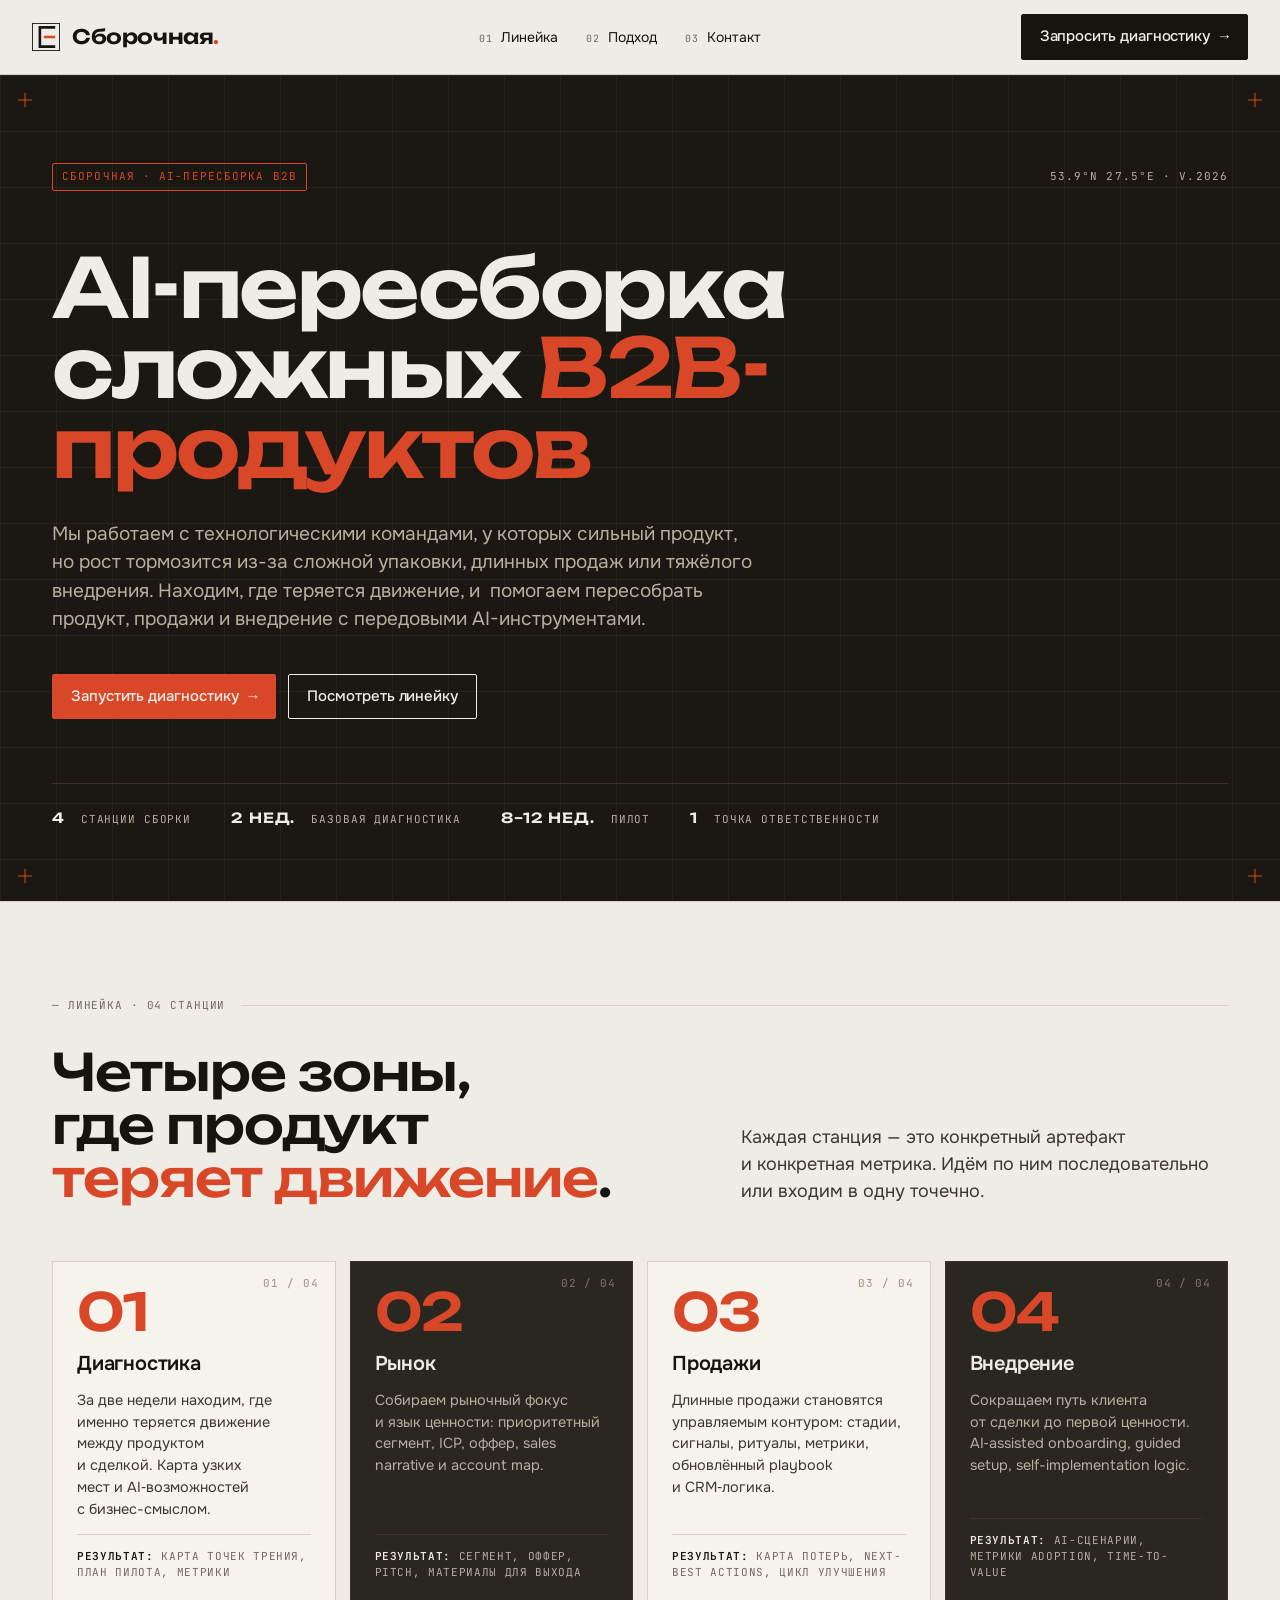
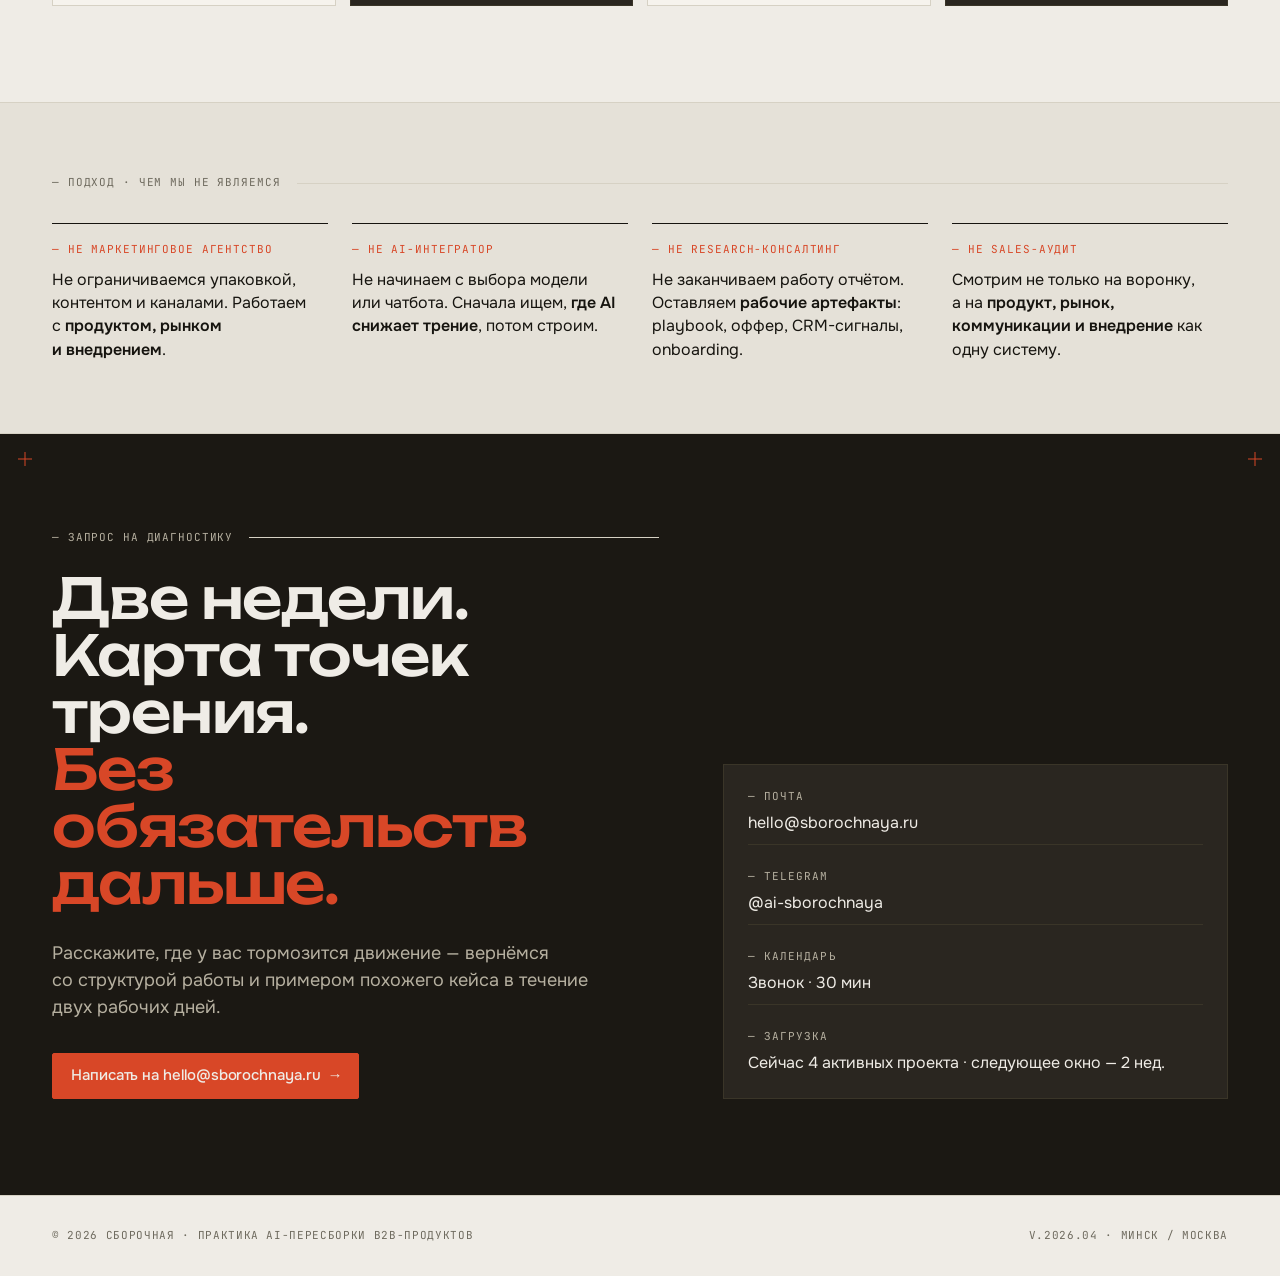
==== commit a7079e1a: "Update Telegram label and external chat link" ====
--- a/index.html
+++ b/index.html
@@ -168,7 +168,7 @@
       </div>
       <div class="row">
         <span class="label" data-text-key="cta.side.telegram_label">— Telegram</span>
-        <a class="value" href="#" data-text-key="cta.side.telegram">@sborochnaya</a>
+        <a class="value" href="https://t.me/m/HJysymlkNGYy" target="_blank" rel="noopener noreferrer" data-text-key="cta.side.telegram" data-attr-key="cta.side.telegram_url" data-attr-name="href">@ai-sborochnaya</a>
       </div>
       <div class="row">
         <span class="label" data-text-key="cta.side.calendar_label">— Календарь</span>
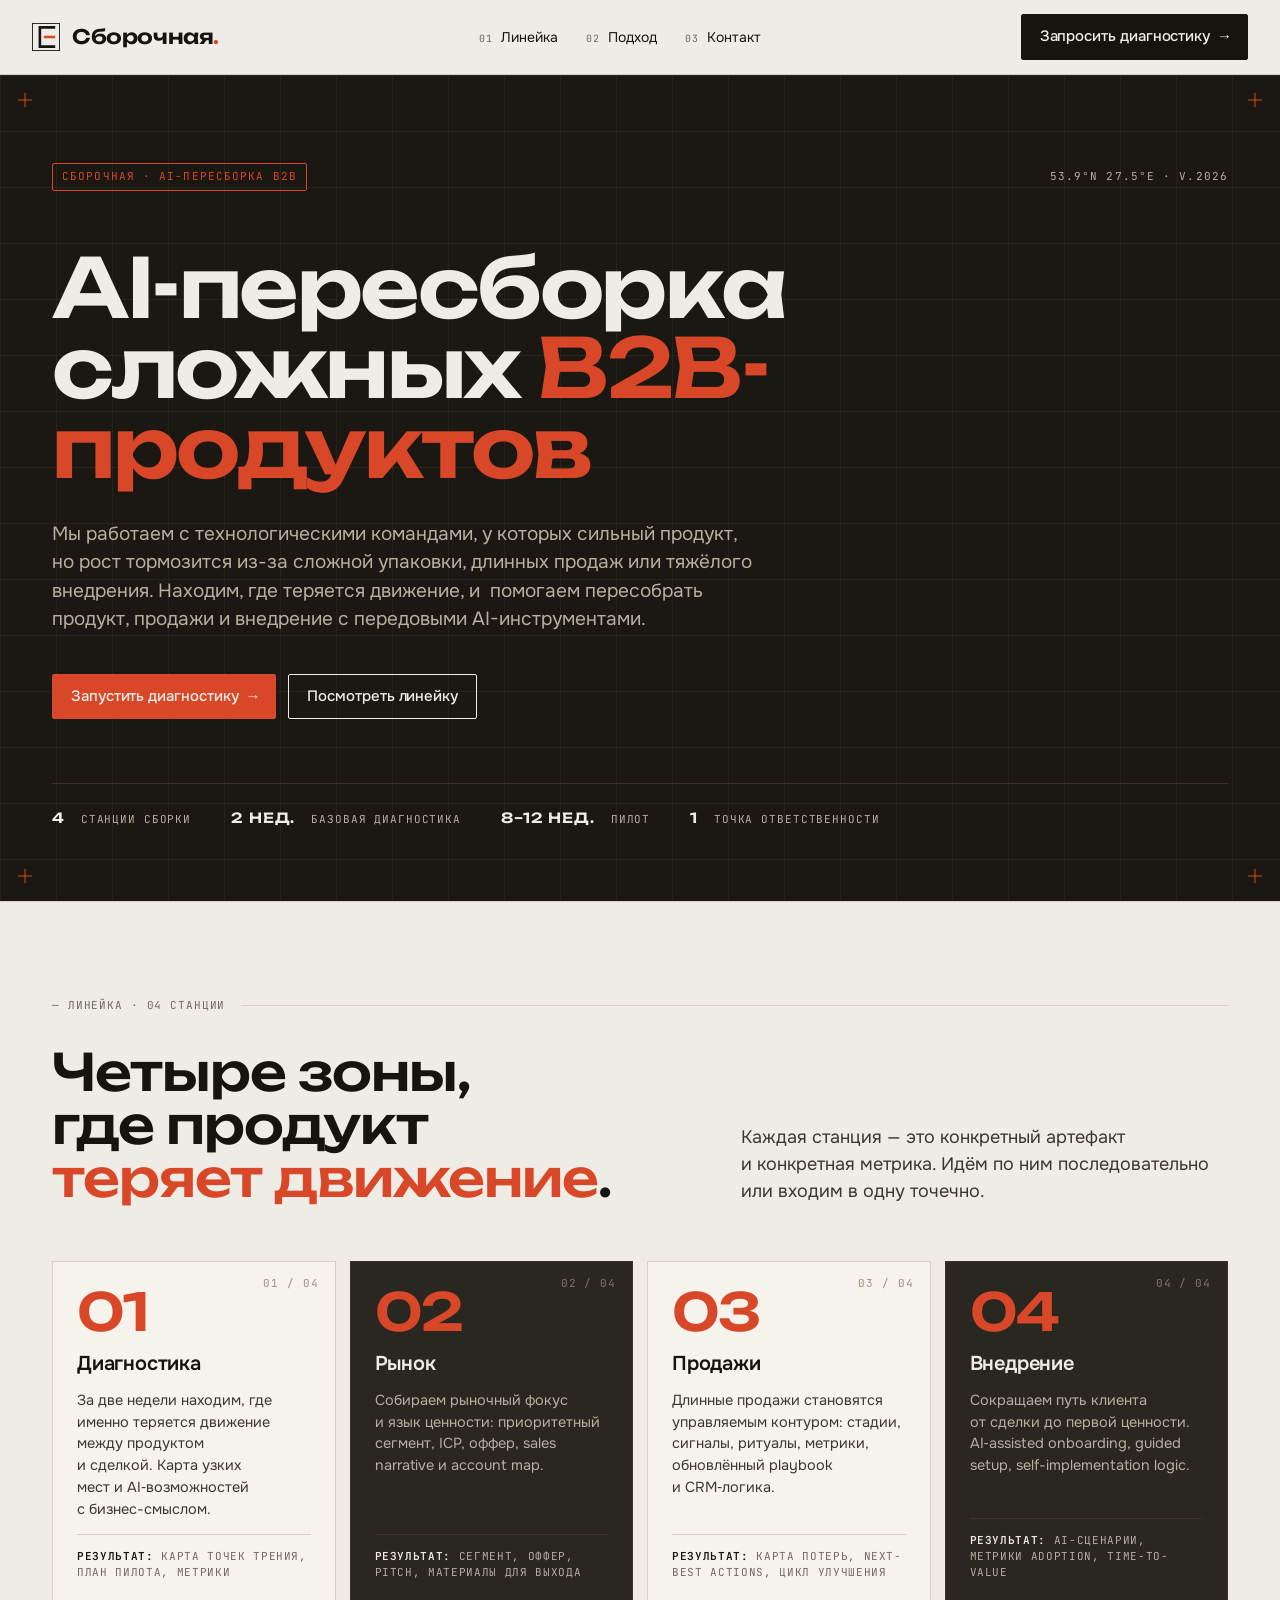
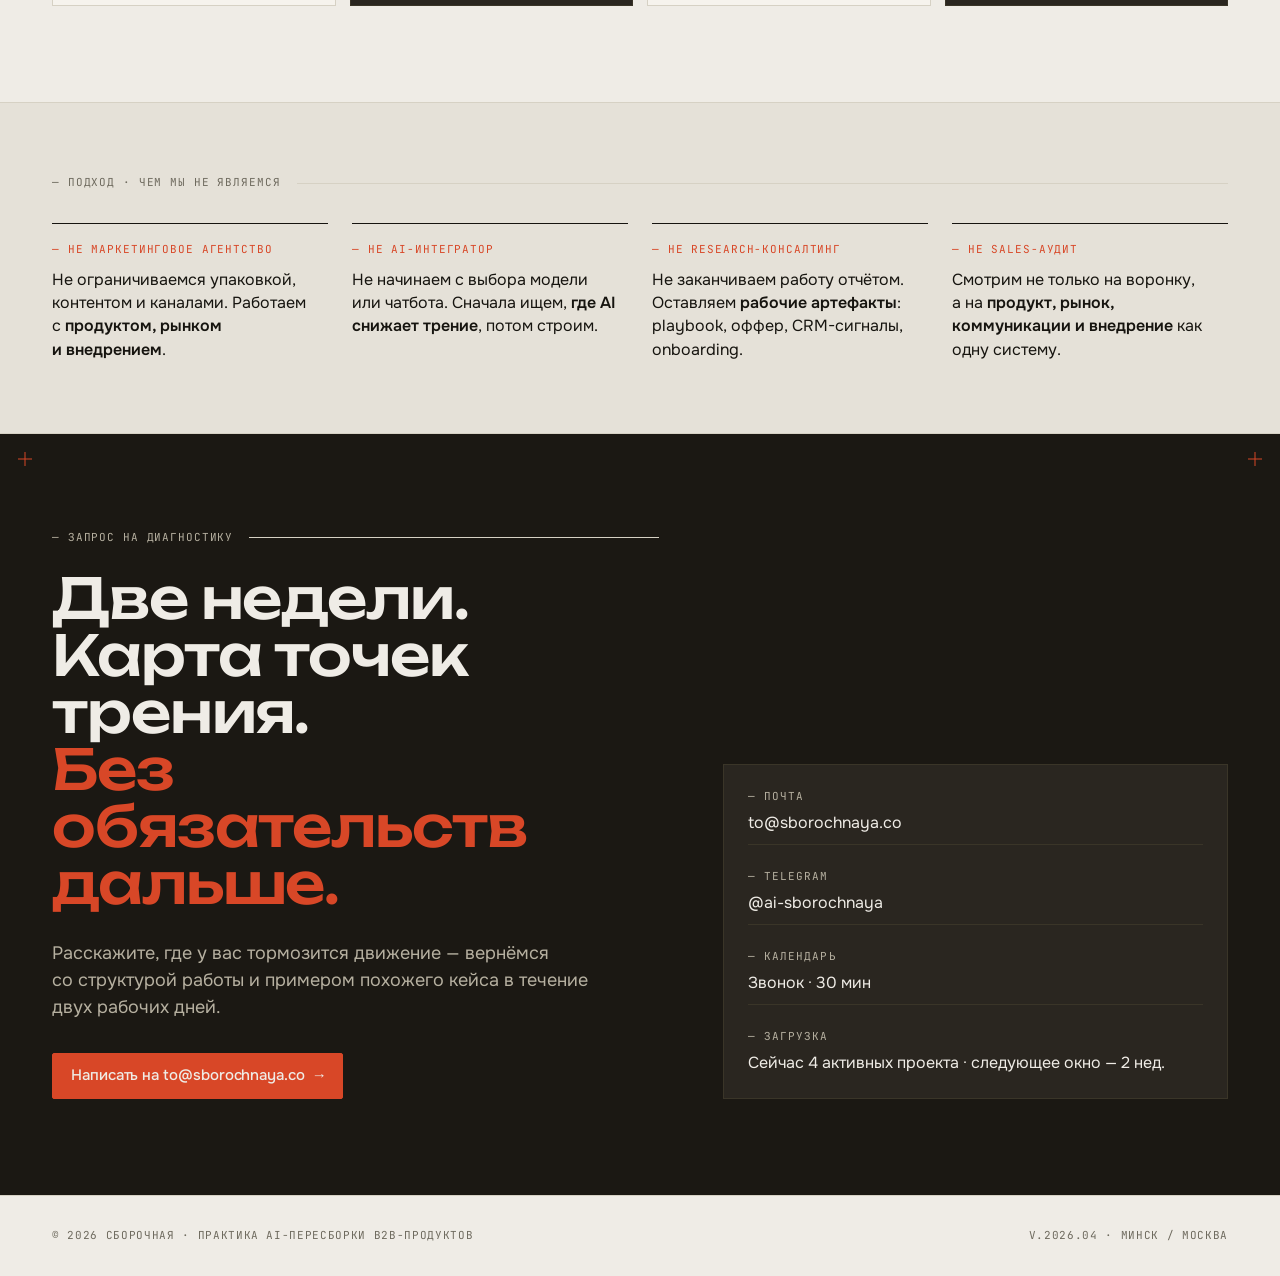
==== commit 44fa3935: "Bind email href to content keys and switch to to@sborochnaya.co" ====
--- a/index.html
+++ b/index.html
@@ -158,13 +158,13 @@
         Расскажите, где у&nbsp;вас тормозится движение — вернёмся со&nbsp;структурой работы
         и&nbsp;примером похожего кейса в&nbsp;течение двух рабочих дней.
       </p>
-      <a class="btn" href="mailto:hello@sborochnaya.ru" data-text-key="cta.cta" data-text-mode="html">Написать на&nbsp;hello@sborochnaya.ru <span class="arr">→</span></a>
+      <a class="btn" href="mailto:to@sborochnaya.co" data-text-key="cta.cta" data-text-mode="html" data-attr-key="cta.email_url" data-attr-name="href">Написать на&nbsp;hello@sborochnaya.ru <span class="arr">→</span></a>
     </div>
 
     <aside class="cta-side">
       <div class="row">
         <span class="label" data-text-key="cta.side.email_label">— Почта</span>
-        <a class="value" href="mailto:hello@sborochnaya.ru" data-text-key="cta.side.email">hello@sborochnaya.ru</a>
+        <a class="value" href="mailto:to@sborochnaya.co" data-text-key="cta.side.email" data-attr-key="cta.email_url" data-attr-name="href">hello@sborochnaya.ru</a>
       </div>
       <div class="row">
         <span class="label" data-text-key="cta.side.telegram_label">— Telegram</span>
